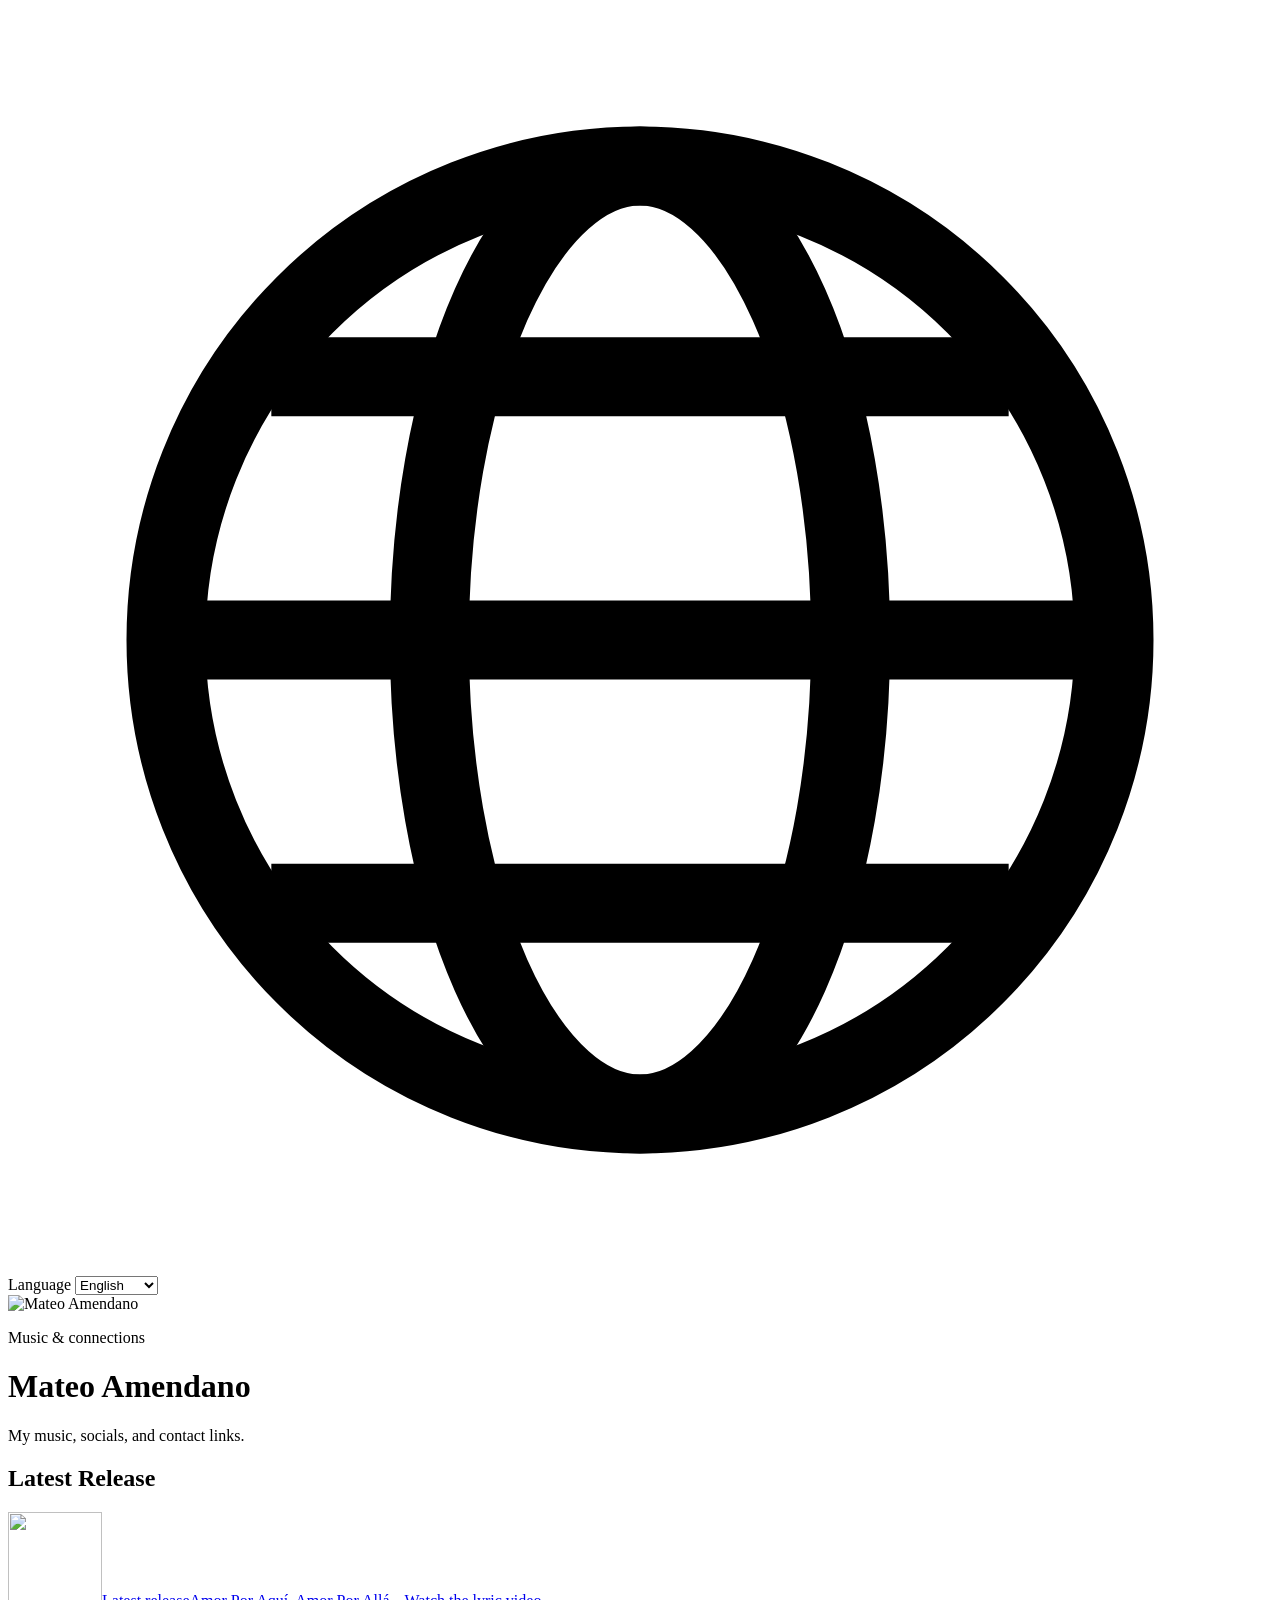
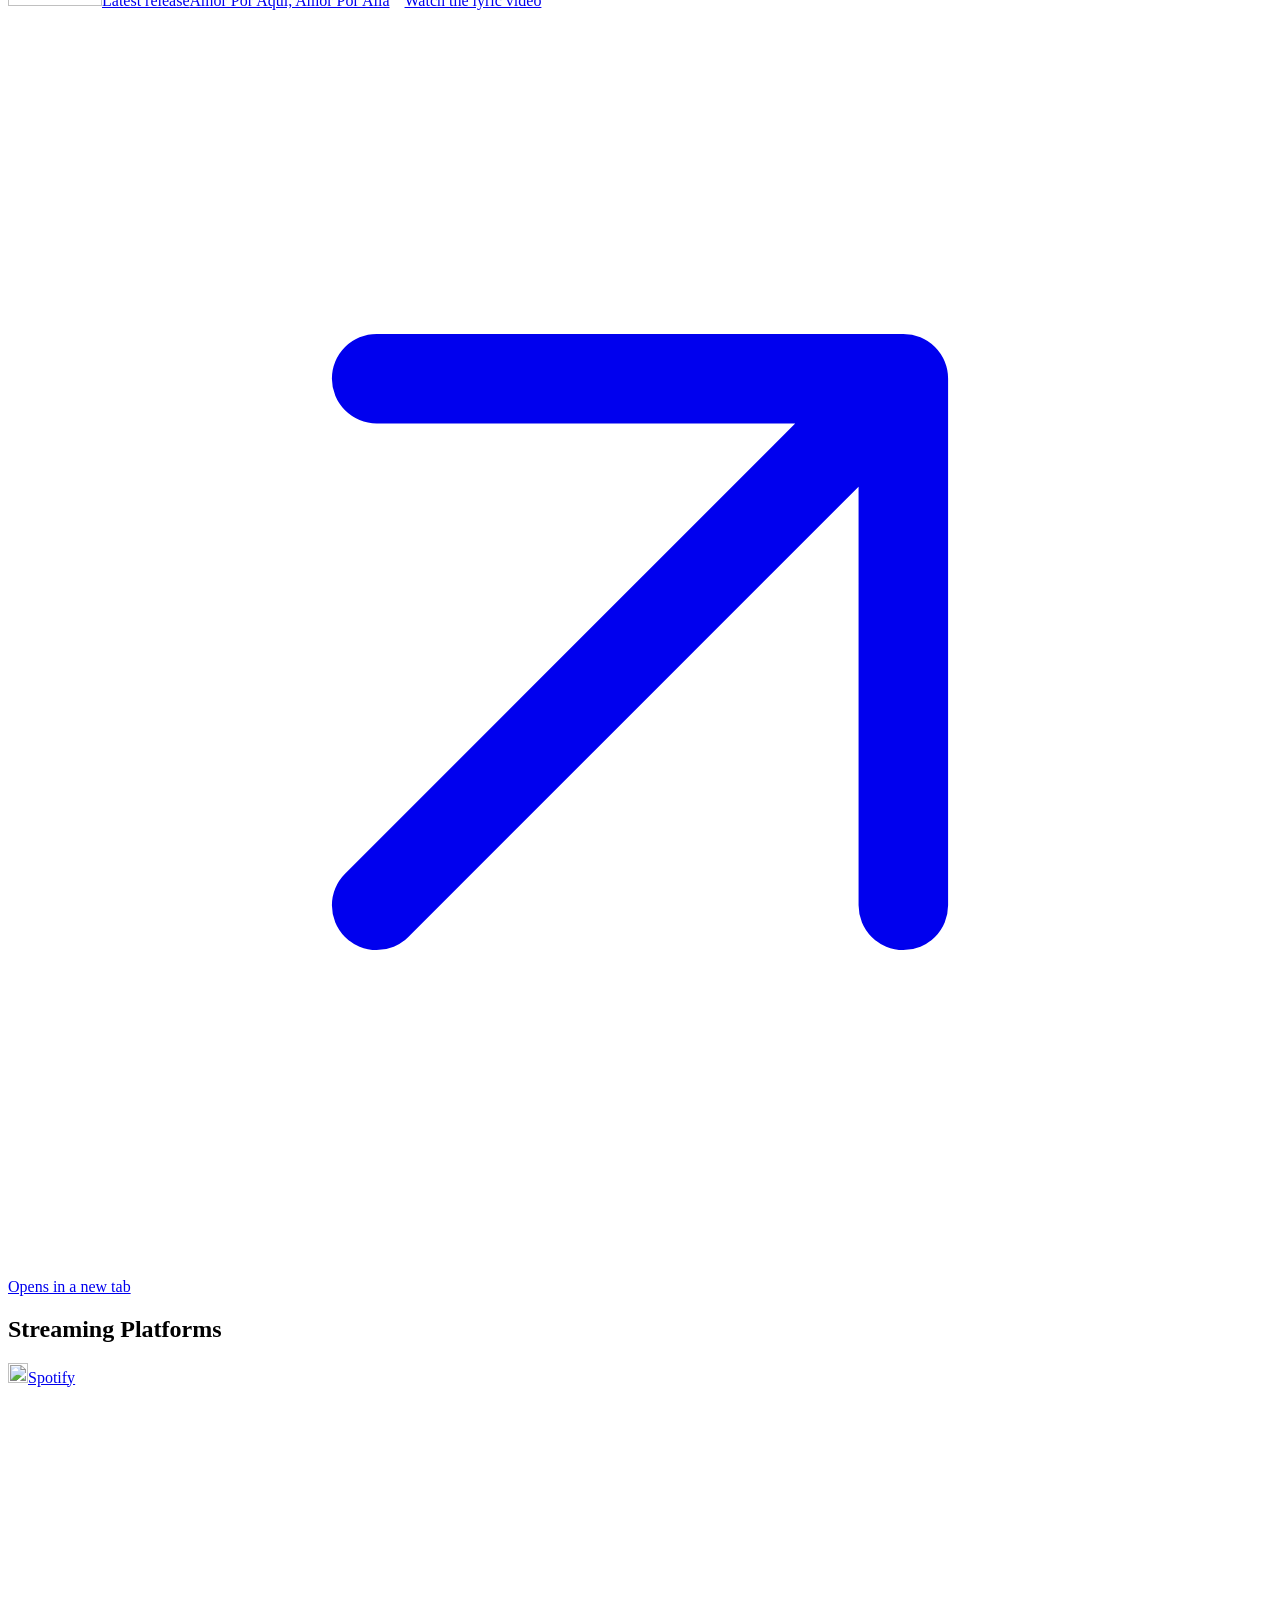
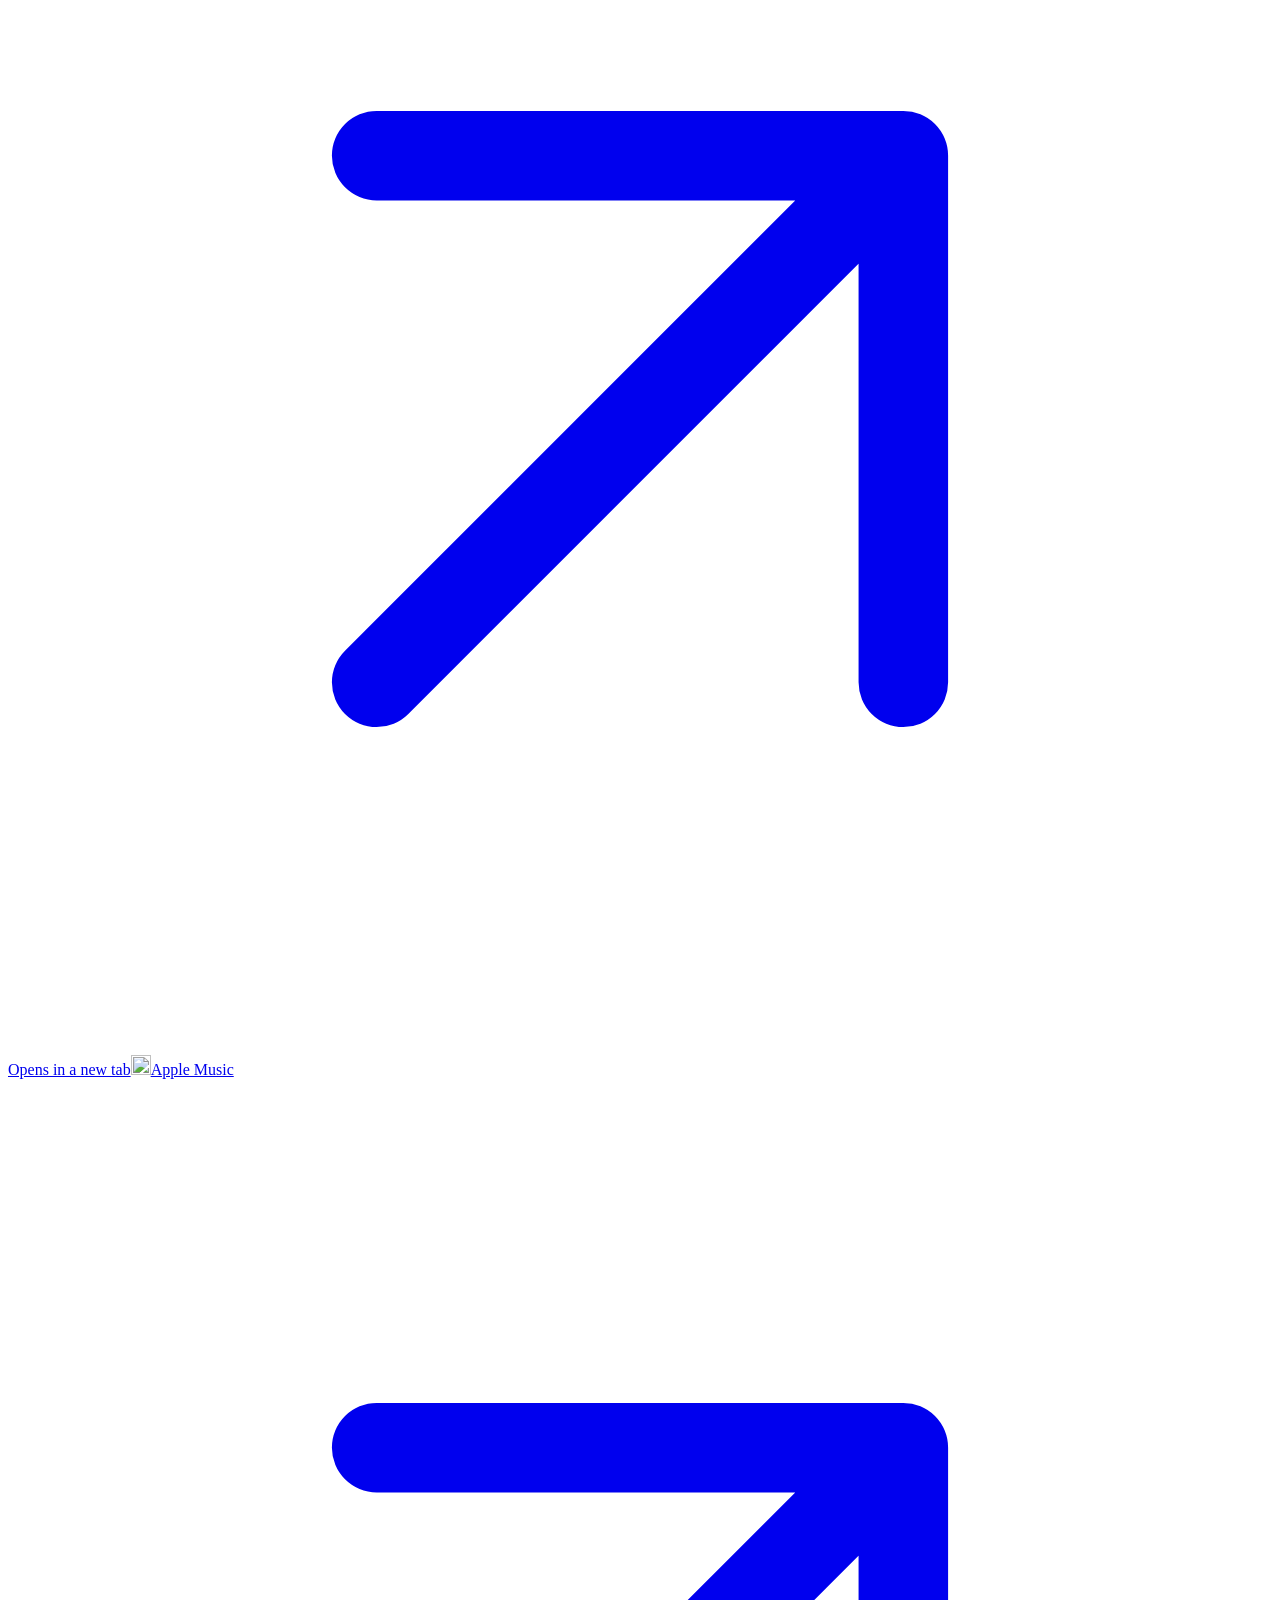
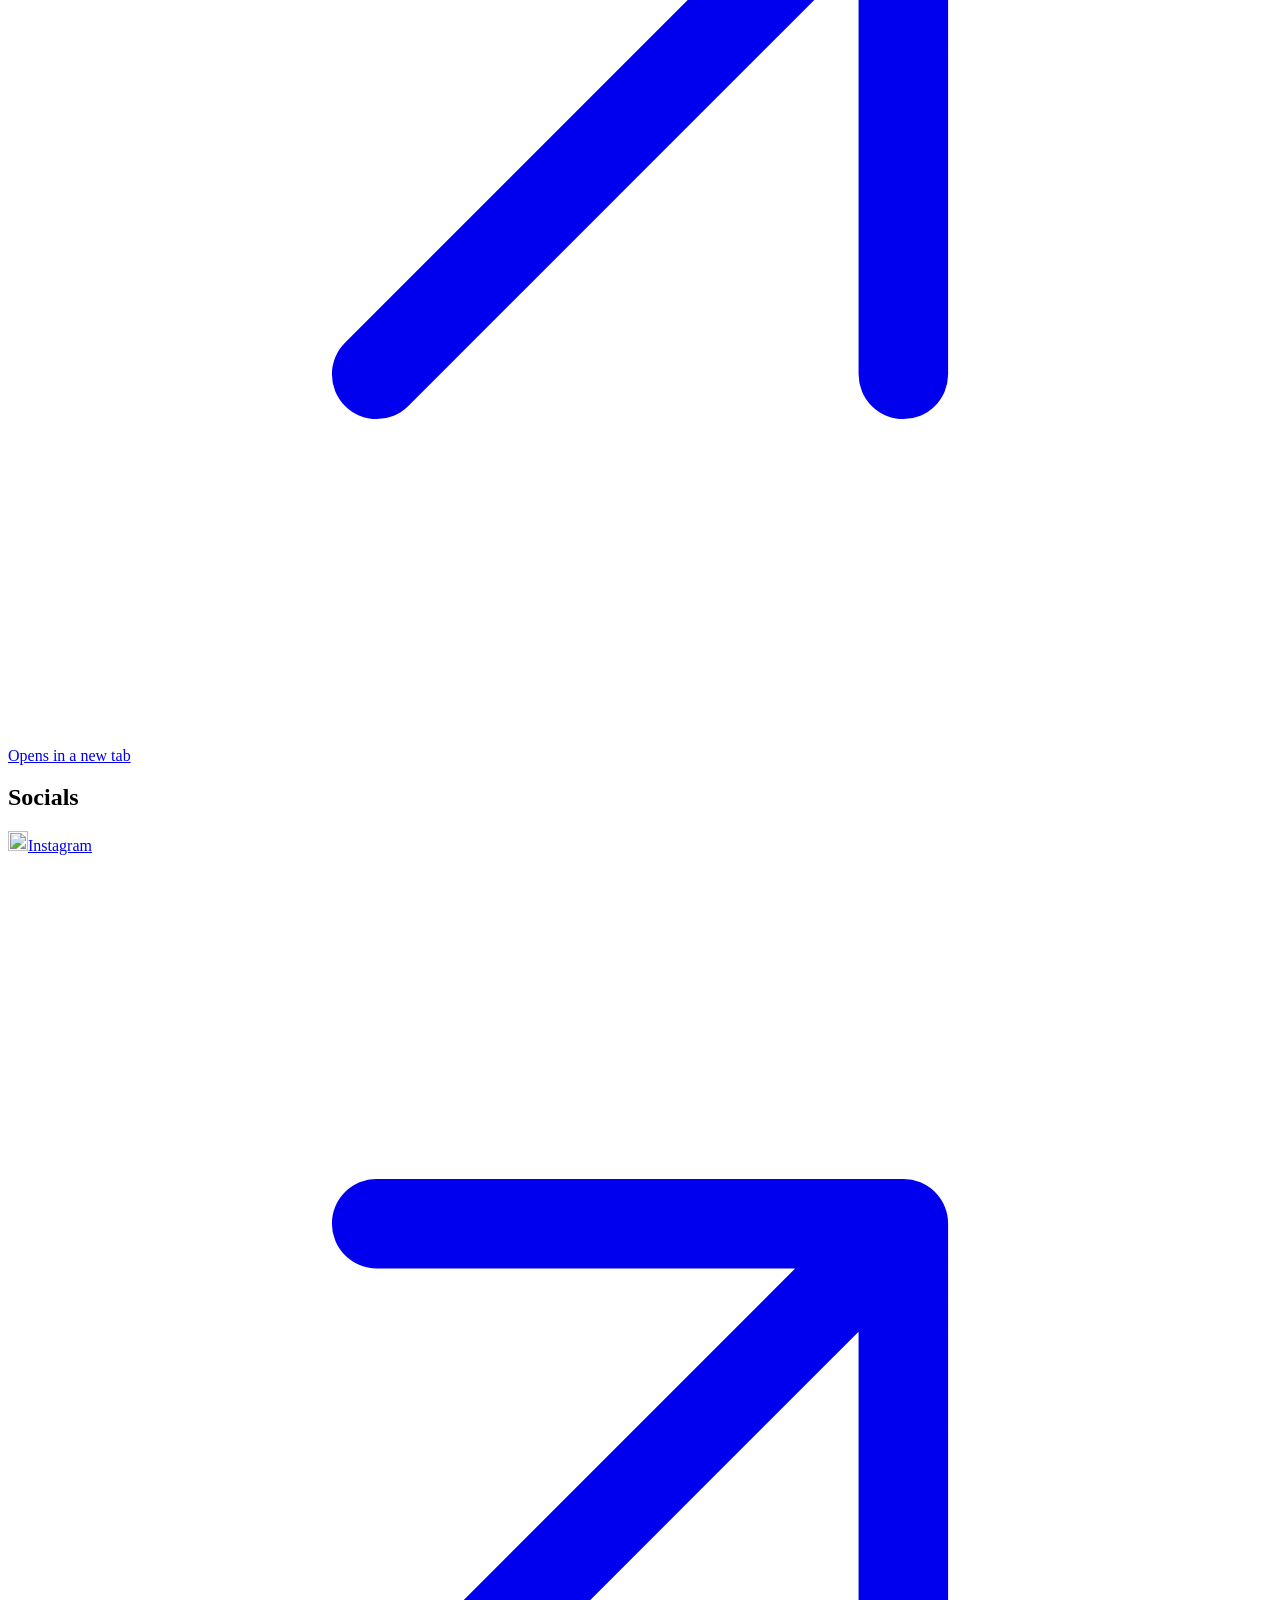
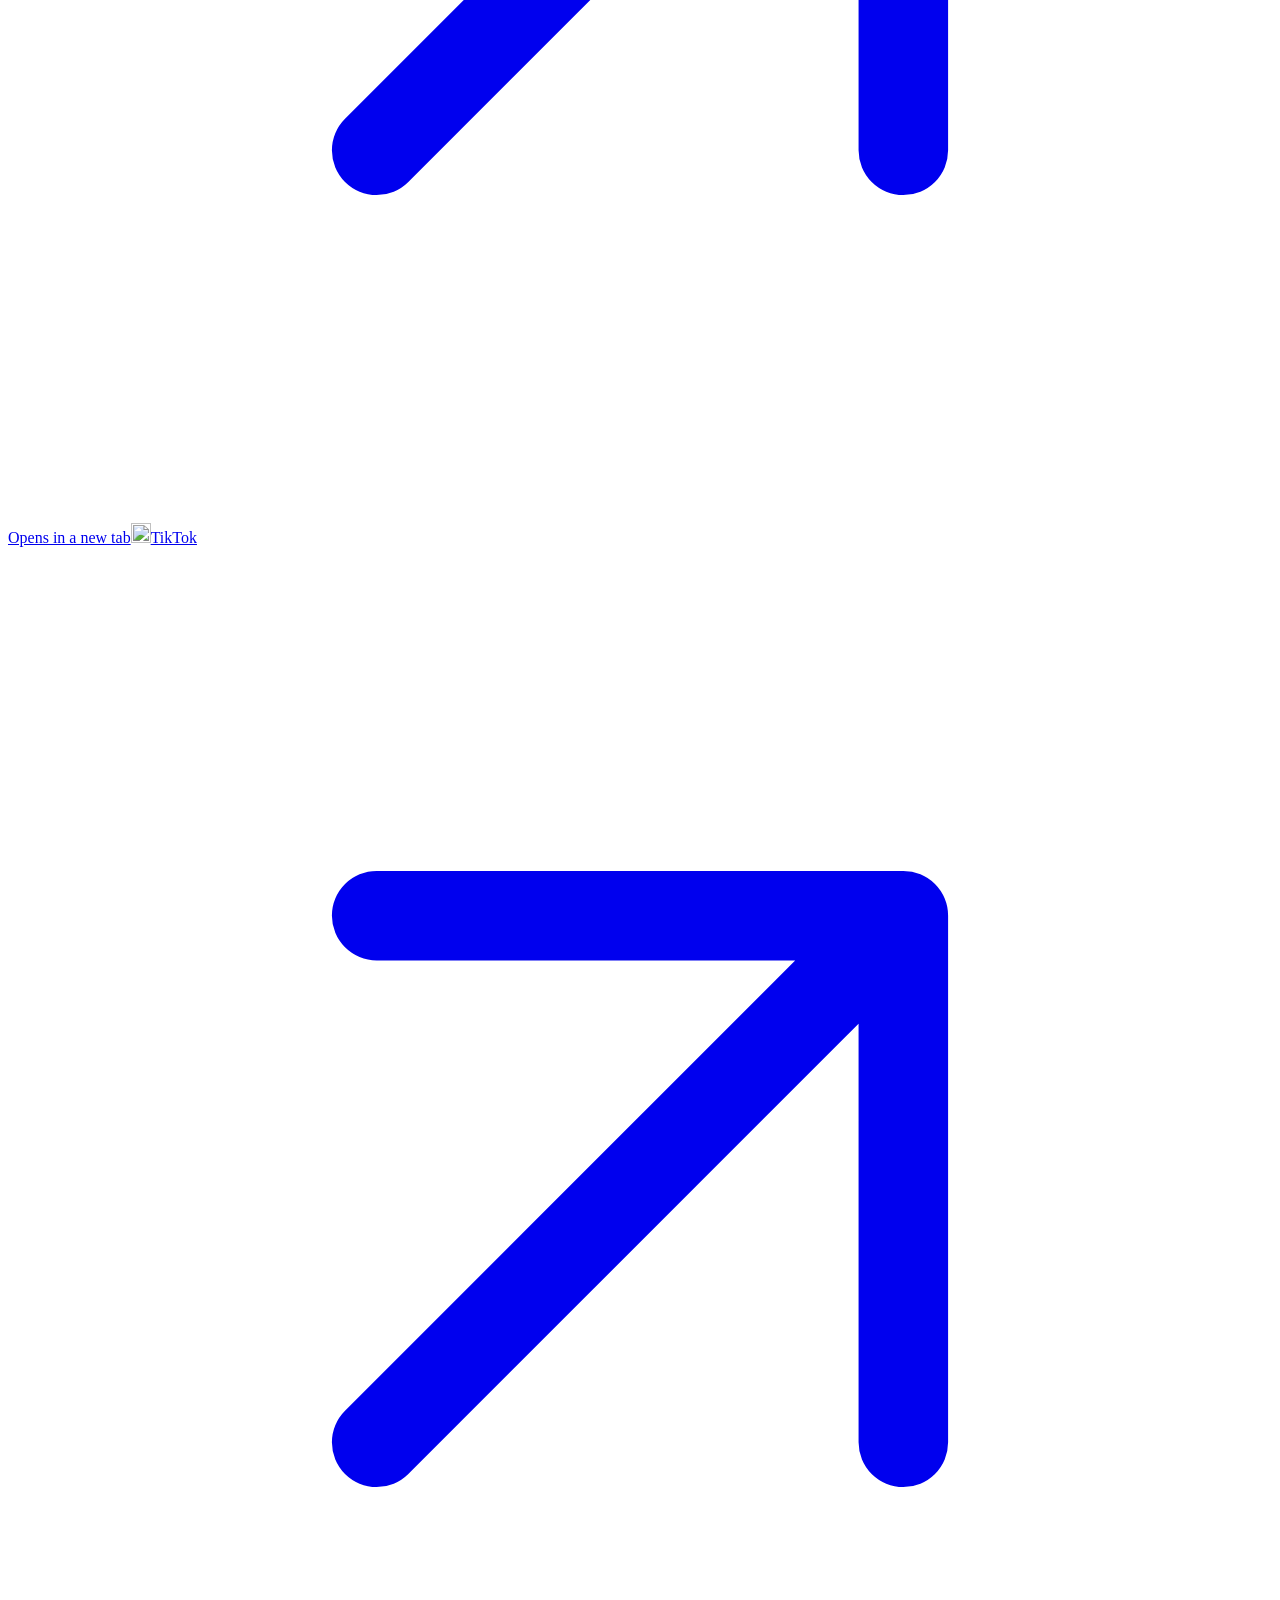
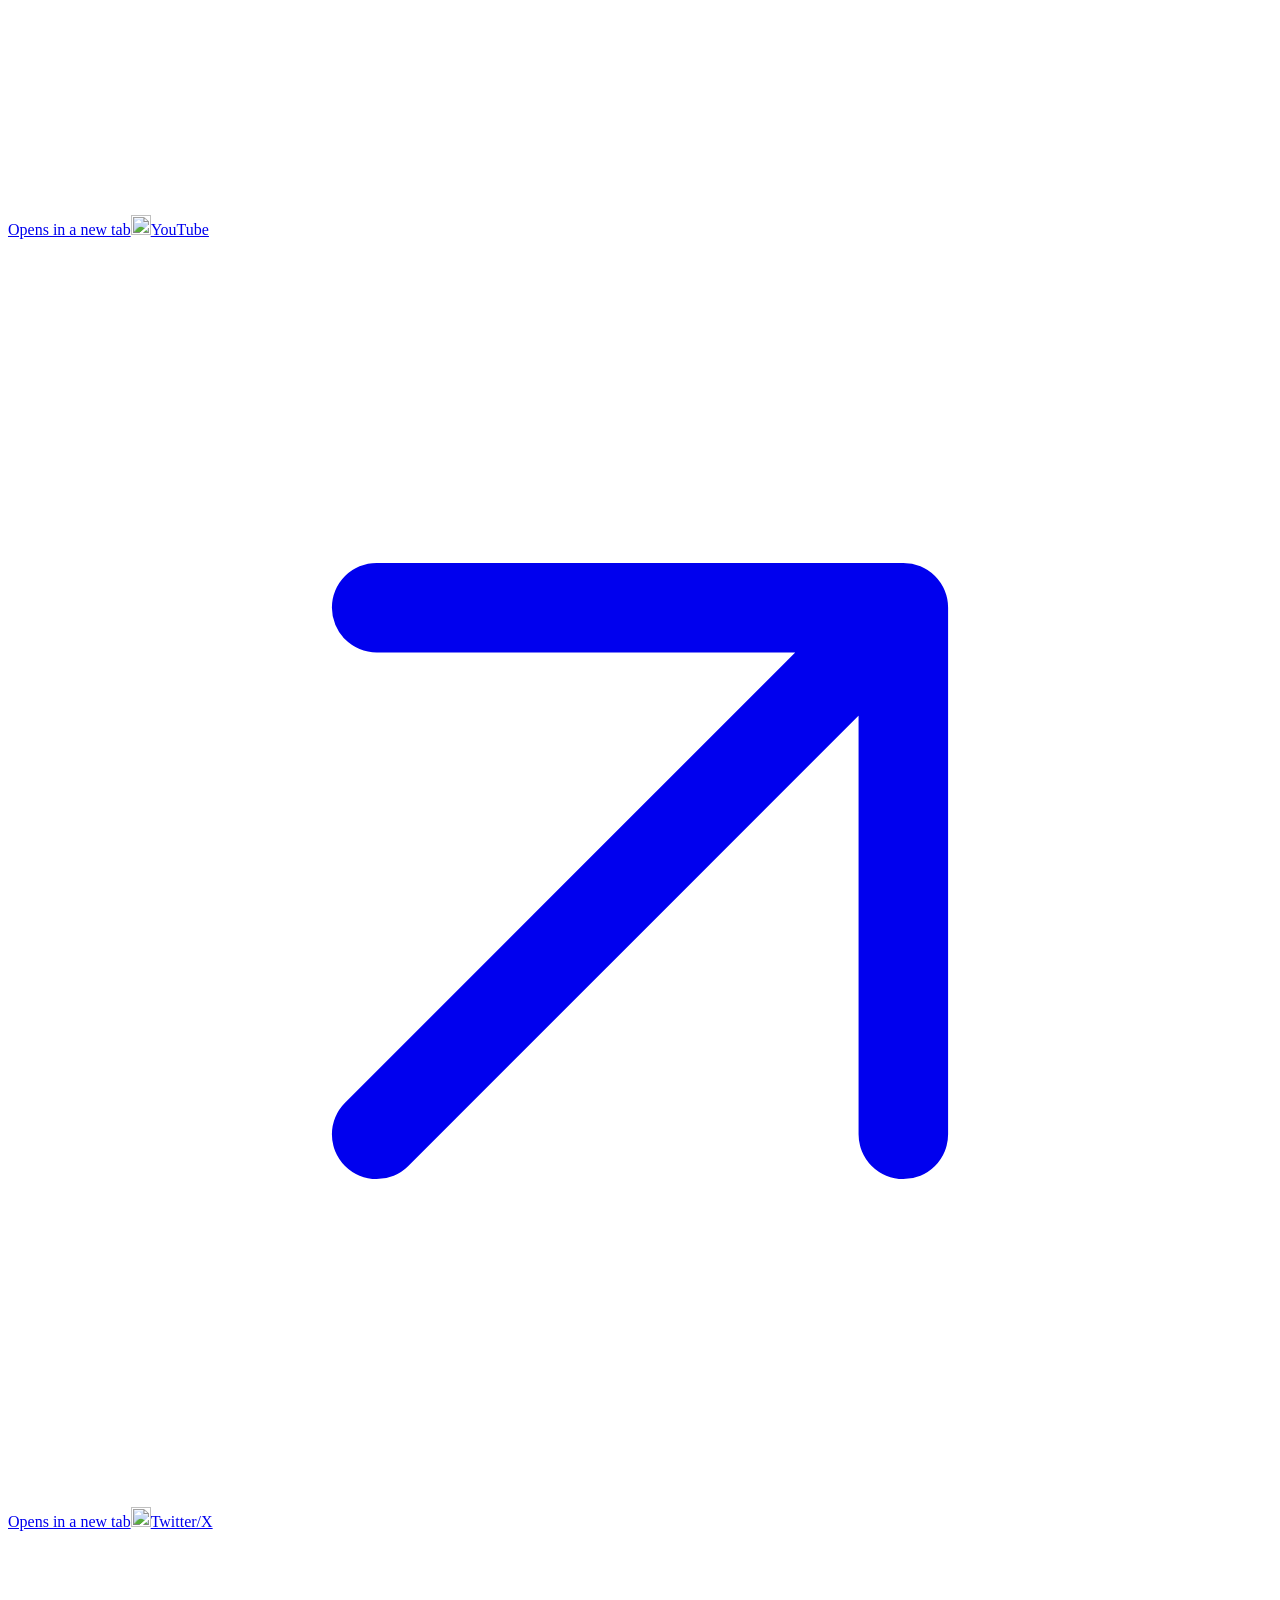
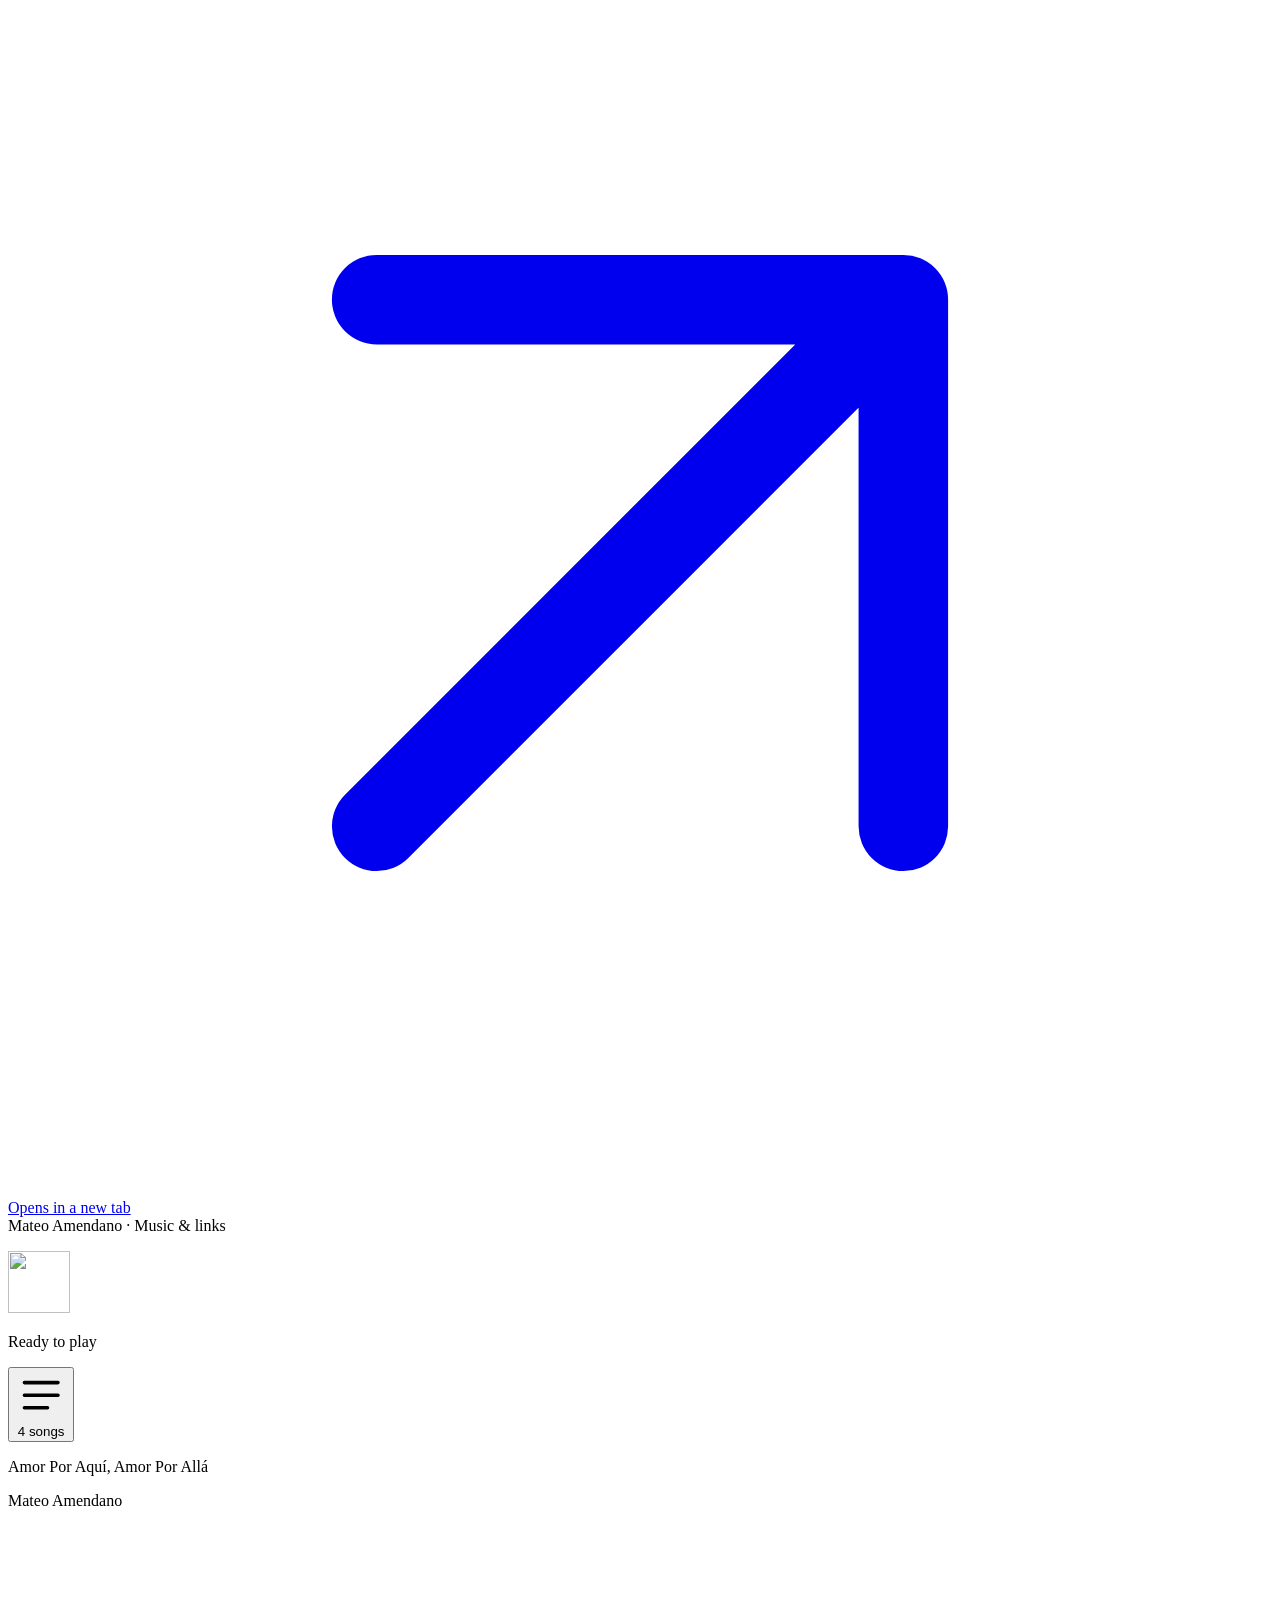
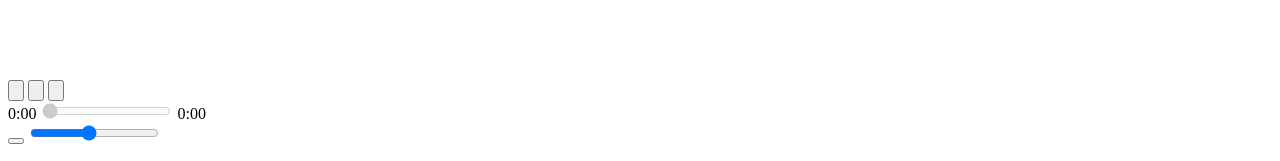
==== index.html @ 29ead8e9 "Add ECU Links website source" ====
<!doctype html>
<html lang="en">
<head>
  <meta charset="utf-8">
  <meta name="viewport" content="width=device-width,initial-scale=1,viewport-fit=cover">
  <meta name="theme-color" content="#100d1c">
  <meta name="description" content="Mateo Amendano — music, socials, and contact links." data-i18n-content="meta.description">
  <title data-i18n="meta.title">Mateo Amendano | Music &amp; Links</title>
  <link rel="stylesheet" href="assets/css/site.css">
</head>
<body>
  <div class="ambient" aria-hidden="true"></div>
  <main class="site-shell">
    <div class="site-toolbar">
      <div class="language-control">
        <svg viewBox="0 0 24 24" fill="none" stroke="currentColor" stroke-width="1.5" aria-hidden="true"><circle cx="12" cy="12" r="9"/><ellipse cx="12" cy="12" rx="4" ry="9"/><path d="M3 12h18M5 7h14M5 17h14"/></svg>
        <label for="language-select" data-i18n="language.label">Language</label>
        <select id="language-select" name="language" data-i18n-aria-label="language.label" aria-label="Language"><option value="en" lang="en">English</option><option value="es" lang="es">Español</option><option value="pt" lang="pt">Português</option><option value="fr" lang="fr">Français</option><option value="de" lang="de">Deutsch</option><option value="it" lang="it">Italiano</option><option value="ar" lang="ar">العربية</option></select>
      </div>
    </div>
    <header class="hero">
      <div class="avatar"><img class="profile-photo" src="images/profile.jpg" alt="Mateo Amendano" width="110" height="110"></div>
      <p class="eyebrow" data-i18n="site.eyebrow">Music &amp; connections</p>
      <h1>Mateo Amendano</h1>
      <p class="hero-subtitle" data-i18n="content.tagline">My music, socials, and contact links.</p>
    </header>
    <div class="sections-grid"><section class="link-section glass featured"><h2 class="section-heading" data-i18n="content.group.0">Latest Release</h2><div class="link-list"><a class="release-link" href="https://youtu.be/T7tnSv8n5vs" target="_blank" rel="noopener noreferrer"><img class="release-art" src="images/covers/amor-por-aqui-amor-por-alla.jpg" alt="" width="94" height="94"><span class="release-copy"><span class="release-kicker" data-i18n="release.kicker">Latest release</span><span class="release-title">Amor Por Aquí, Amor Por Allá</span><span class="release-cta"><img class="link-icon" src="images/icons/youtube.svg" alt="" width="15" height="15"><span data-i18n="release.cta">Watch the lyric video</span><svg class="link-arrow" viewBox="0 0 24 24" fill="none" stroke="currentColor" stroke-width="1.7" stroke-linecap="round" stroke-linejoin="round" aria-hidden="true"><path d="M7 17 17 7M7 7h10v10"/></svg></span></span><span class="sr-only" data-i18n="link.newTab">Opens in a new tab</span></a></div></section><section class="link-section glass"><h2 class="section-heading" data-i18n="content.group.1">Streaming Platforms</h2><div class="link-list"><a class="link-button" href="https://open.spotify.com/artist/2KleWEK9fdpVfBsxdUkGIt" target="_blank" rel="noopener noreferrer"><img class="link-icon" src="images/icons/spotify.svg" alt="" width="20" height="20"><span class="link-label">Spotify</span><svg class="link-arrow" viewBox="0 0 24 24" fill="none" stroke="currentColor" stroke-width="1.7" stroke-linecap="round" stroke-linejoin="round" aria-hidden="true"><path d="M7 17 17 7M7 7h10v10"/></svg><span class="sr-only" data-i18n="link.newTab">Opens in a new tab</span></a><a class="link-button" href="https://music.apple.com/us/artist/mateo-amendano/1572815738" target="_blank" rel="noopener noreferrer"><img class="link-icon" src="images/icons/applemusic.svg" alt="" width="20" height="20"><span class="link-label">Apple Music</span><svg class="link-arrow" viewBox="0 0 24 24" fill="none" stroke="currentColor" stroke-width="1.7" stroke-linecap="round" stroke-linejoin="round" aria-hidden="true"><path d="M7 17 17 7M7 7h10v10"/></svg><span class="sr-only" data-i18n="link.newTab">Opens in a new tab</span></a></div></section><section class="link-section glass"><h2 class="section-heading" data-i18n="content.group.2">Socials</h2><div class="link-list"><a class="link-button" href="https://instagram.com/mateoamendano" target="_blank" rel="noopener noreferrer"><img class="link-icon" src="images/icons/instagram.svg" alt="" width="20" height="20"><span class="link-label">Instagram</span><svg class="link-arrow" viewBox="0 0 24 24" fill="none" stroke="currentColor" stroke-width="1.7" stroke-linecap="round" stroke-linejoin="round" aria-hidden="true"><path d="M7 17 17 7M7 7h10v10"/></svg><span class="sr-only" data-i18n="link.newTab">Opens in a new tab</span></a><a class="link-button" href="https://tiktok.com/@mateoamendano" target="_blank" rel="noopener noreferrer"><img class="link-icon" src="images/icons/tiktok.svg" alt="" width="20" height="20"><span class="link-label">TikTok</span><svg class="link-arrow" viewBox="0 0 24 24" fill="none" stroke="currentColor" stroke-width="1.7" stroke-linecap="round" stroke-linejoin="round" aria-hidden="true"><path d="M7 17 17 7M7 7h10v10"/></svg><span class="sr-only" data-i18n="link.newTab">Opens in a new tab</span></a><a class="link-button" href="https://www.youtube.com/@mateoamendano" target="_blank" rel="noopener noreferrer"><img class="link-icon" src="images/icons/youtube.svg" alt="" width="20" height="20"><span class="link-label">YouTube</span><svg class="link-arrow" viewBox="0 0 24 24" fill="none" stroke="currentColor" stroke-width="1.7" stroke-linecap="round" stroke-linejoin="round" aria-hidden="true"><path d="M7 17 17 7M7 7h10v10"/></svg><span class="sr-only" data-i18n="link.newTab">Opens in a new tab</span></a><a class="link-button" href="https://x.com/mateoamendano" target="_blank" rel="noopener noreferrer"><img class="link-icon" src="images/icons/x.svg" alt="" width="20" height="20"><span class="link-label">Twitter/X</span><svg class="link-arrow" viewBox="0 0 24 24" fill="none" stroke="currentColor" stroke-width="1.7" stroke-linecap="round" stroke-linejoin="round" aria-hidden="true"><path d="M7 17 17 7M7 7h10v10"/></svg><span class="sr-only" data-i18n="link.newTab">Opens in a new tab</span></a></div></section></div>
    <footer class="site-footer" data-i18n="site.footer">Mateo Amendano &middot; Music &amp; links</footer>
  </main>
  <p id="language-status" class="sr-only" role="status" aria-live="polite" aria-atomic="true"></p>
  <div id="player-dock" class="player-dock">
    <section id="playlist-panel" class="playlist-panel glass" aria-labelledby="playlist-heading" hidden>
      <div class="playlist-heading">
        <h2 id="playlist-heading" data-i18n="player.queueHeading">Your next listen</h2>
        <button id="close-queue" class="close-queue" type="button" data-i18n-aria-label="player.closeQueue" aria-label="Close playlist">&times;</button>
      </div>
      <div id="playlist-items" class="playlist-items"></div>
    </section>
    <section id="music-player" class="music-player glass" data-i18n-aria-label="player.heading" aria-label="Music player">
      <div class="player-grid">
        <div class="cd" aria-hidden="true">
          <img id="cd-cover" class="cd-cover" src="images/covers/amor-por-aqui-amor-por-alla.jpg" alt="" width="62" height="62">
        </div>
        <div class="player-info">
          <div class="player-topline">
            <p id="playing-label" class="playing-label">Ready to play</p>
            <button id="queue-toggle" class="queue-toggle" type="button" data-i18n-aria-label="player.openQueue" aria-label="Open playlist" aria-controls="playlist-panel" aria-expanded="false">
              <svg viewBox="0 0 24 24" fill="none" stroke="currentColor" stroke-width="1.7" stroke-linecap="round" aria-hidden="true"><path d="M4 6h16M4 12h16M4 18h11"/></svg>
              <span id="queue-count">4 songs</span>
            </button>
          </div>
          <p id="track-title" class="track-title">Amor Por Aquí, Amor Por Allá</p>
          <p id="track-artist" class="track-artist">Mateo Amendano</p>
          <canvas id="waveform" class="waveform" aria-hidden="true"></canvas>
        </div>
        <div class="player-controls">
          <button id="previous-button" class="control-button" type="button" data-i18n-aria-label="player.previous" aria-label="Previous song">
            <svg viewBox="0 0 24 24" aria-hidden="true"><path d="M5 5h2v14H5zm14 0v14L8 12z"/></svg>
          </button>
          <button id="play-button" class="control-button play-button" type="button" aria-label="Play music" aria-pressed="false">
            <svg viewBox="0 0 24 24" aria-hidden="true"><path d="M8 5v14l11-7z"/></svg>
          </button>
          <button id="next-button" class="control-button" type="button" data-i18n-aria-label="player.next" aria-label="Next song">
            <svg viewBox="0 0 24 24" aria-hidden="true"><path d="M17 5h2v14h-2zM5 5l11 7L5 19z"/></svg>
          </button>
        </div>
      </div>
      <div class="player-bottom">
        <div class="timeline">
          <span id="elapsed" class="clock">0:00</span>
          <input id="seek" class="seek" type="range" min="0" max="1000" step="1" value="0" data-i18n-aria-label="player.position" aria-label="Song position" disabled>
          <span id="duration" class="clock">0:00</span>
        </div>
        <div class="volume-controls">
          <button id="mute-button" class="mute-button" type="button" aria-label="Mute music" aria-pressed="false"></button>
          <input id="volume" class="volume" type="range" min="0" max="1" step="0.01" value="0.45" data-i18n-aria-label="player.volume" aria-label="Music volume">
        </div>
      </div>
      <p id="player-status" class="player-status" role="status" aria-live="polite"></p>
      <audio id="music-audio" preload="metadata"></audio>
    </section>
  </div>
  <script id="track-data" type="application/json">{"name": "Mateo Amendano", "tracks": [{"title": "Amor Por Aquí, Amor Por Allá", "src": "audio/amor-por-aqui-amor-por-alla.mp3", "cover": "images/covers/amor-por-aqui-amor-por-alla.jpg", "accent": "#f5c7d4", "duration": 183.170612, "artist": "Mateo Amendano"}, {"title": "My Life", "src": "audio/my-life.mp3", "cover": "images/covers/my-life.jpg", "accent": "#ffd2a3", "duration": 174.733061, "artist": "Mateo Amendano"}, {"title": "Millones Más", "src": "audio/millones-mas.mp3", "cover": "images/covers/millones-mas.jpg", "accent": "#f7d58d", "duration": 180.062041, "artist": "Mateo Amendano"}, {"title": "Entre La Multitud", "src": "audio/entre-la-multitud.mp3", "cover": "images/covers/entre-la-multitud.png", "accent": "#d8b5ff", "duration": 185.49551, "artist": "Mateo Amendano"}]}</script>
  <script id="i18n-data" type="application/json">{"name": "Mateo Amendano", "defaultLanguage": "en", "locales": {"ar": {"name": "العربية", "dir": "rtl", "messages": {"meta.title": "{name} | موسيقى وروابط", "meta.description": "{name} — موسيقى وحسابات اجتماعية وروابط للتواصل.", "site.eyebrow": "الموسيقى والتواصل", "content.tagline": "موسيقاي وحساباتي الاجتماعية وروابط التواصل.", "content.group.0": "أحدث إصدار", "content.group.1": "منصات الاستماع", "content.group.2": "حسابات التواصل الاجتماعي", "site.footer": "{name} · موسيقى وروابط", "release.kicker": "أحدث إصدار", "release.cta": "شاهد فيديو كلمات الأغنية", "link.newTab": "يفتح في علامة تبويب جديدة", "language.label": "اللغة", "language.changed": "تم تغيير لغة الموقع إلى {language}.", "player.heading": "مشغّل الموسيقى", "player.play": "تشغيل الموسيقى", "player.pause": "إيقاف الموسيقى مؤقتًا", "player.ready": "جاهز للتشغيل", "player.playing": "قيد التشغيل", "player.previous": "الأغنية السابقة", "player.next": "الأغنية التالية", "player.position": "موضع التشغيل في الأغنية", "player.volume": "مستوى صوت الموسيقى", "player.mute": "كتم الموسيقى", "player.unmute": "إلغاء كتم الموسيقى", "player.openQueue": "فتح قائمة التشغيل", "player.closeQueue": "إغلاق قائمة التشغيل", "player.queueHeading": "استماعك القادم", "player.playTrack": "تشغيل {title}", "player.time": "{current} من {total}", "player.startPrompt": "اضغط على زر التشغيل لبدء الموسيقى.", "player.loadError": "تعذّر تحميل هذه الأغنية. جرّب أغنية أخرى.", "player.comingSoon": "قريبًا", "player.empty": "ستتوفر الموسيقى هنا قريبًا.", "player.songCount.zero": "{count} أغانٍ", "player.songCount.one": "{count} أغنية", "player.songCount.two": "أغنيتان ({count})", "player.songCount.few": "{count} أغانٍ", "player.songCount.many": "{count} أغنية", "player.songCount.other": "{count} أغنية"}}, "de": {"name": "Deutsch", "dir": "ltr", "messages": {"meta.title": "{name} | Musik und Links", "meta.description": "{name} — Musik, soziale Netzwerke und Kontaktlinks.", "site.eyebrow": "Musik und Kontakte", "content.tagline": "Meine Musik, meine sozialen Netzwerke und Kontaktlinks.", "content.group.0": "Neueste Veröffentlichung", "content.group.1": "Streamingdienste", "content.group.2": "Soziale Netzwerke", "site.footer": "{name} · Musik und Links", "release.kicker": "Neueste Veröffentlichung", "release.cta": "Video mit Songtext ansehen", "link.newTab": "Öffnet in einem neuen Tab", "language.label": "Sprache", "language.changed": "Die Sprache der Website wurde auf {language} geändert.", "player.heading": "Musikplayer", "player.play": "Musik abspielen", "player.pause": "Musik pausieren", "player.ready": "Bereit zum Abspielen", "player.playing": "Aktuelle Wiedergabe", "player.previous": "Vorheriger Song", "player.next": "Nächster Song", "player.position": "Position im Song", "player.volume": "Musiklautstärke", "player.mute": "Musik stummschalten", "player.unmute": "Musikton einschalten", "player.openQueue": "Playlist öffnen", "player.closeQueue": "Playlist schließen", "player.queueHeading": "Dein nächster Song", "player.playTrack": "{title} abspielen", "player.time": "{current} von {total}", "player.startPrompt": "Drücke auf Wiedergabe, um die Musik zu starten.", "player.loadError": "Dieser Song konnte nicht geladen werden. Versuche einen anderen.", "player.comingSoon": "Demnächst", "player.empty": "Hier gibt es bald Musik.", "player.songCount.zero": "{count} Songs", "player.songCount.one": "{count} Song", "player.songCount.two": "{count} Songs", "player.songCount.few": "{count} Songs", "player.songCount.many": "{count} Songs", "player.songCount.other": "{count} Songs"}}, "en": {"name": "English", "dir": "ltr", "messages": {"meta.title": "{name} | Music \u0026 Links", "meta.description": "{name} — music, socials, and contact links.", "site.eyebrow": "Music \u0026 connections", "content.tagline": "My music, socials, and contact links.", "content.group.0": "Latest Release", "content.group.1": "Streaming Platforms", "content.group.2": "Socials", "site.footer": "{name} · Music \u0026 links", "release.kicker": "Latest release", "release.cta": "Watch the lyric video", "link.newTab": "Opens in a new tab", "language.label": "Language", "language.changed": "Site language changed to {language}.", "player.heading": "Music player", "player.play": "Play music", "player.pause": "Pause music", "player.ready": "Ready to play", "player.playing": "Now playing", "player.previous": "Previous song", "player.next": "Next song", "player.position": "Song position", "player.volume": "Music volume", "player.mute": "Mute music", "player.unmute": "Unmute music", "player.openQueue": "Open playlist", "player.closeQueue": "Close playlist", "player.queueHeading": "Your next listen", "player.playTrack": "Play {title}", "player.time": "{current} of {total}", "player.startPrompt": "Press Play to start the music.", "player.loadError": "This song could not load. Try another track.", "player.comingSoon": "Coming soon", "player.empty": "Music will be available here soon.", "player.songCount.zero": "{count} songs", "player.songCount.one": "{count} song", "player.songCount.two": "{count} songs", "player.songCount.few": "{count} songs", "player.songCount.many": "{count} songs", "player.songCount.other": "{count} songs"}}, "es": {"name": "Español", "dir": "ltr", "messages": {"meta.title": "{name} | Música y enlaces", "meta.description": "{name} — música, redes sociales y enlaces de contacto.", "site.eyebrow": "Música y conexiones", "content.tagline": "Mi música, mis redes sociales y enlaces de contacto.", "content.group.0": "Último lanzamiento", "content.group.1": "Plataformas de streaming", "content.group.2": "Redes sociales", "site.footer": "{name} · Música y enlaces", "release.kicker": "Último lanzamiento", "release.cta": "Ver el video con la letra", "link.newTab": "Se abre en una pestaña nueva", "language.label": "Idioma", "language.changed": "El idioma del sitio cambió a {language}.", "player.heading": "Reproductor de música", "player.play": "Reproducir música", "player.pause": "Pausar música", "player.ready": "Listo para reproducir", "player.playing": "Reproduciendo", "player.previous": "Canción anterior", "player.next": "Siguiente canción", "player.position": "Posición en la canción", "player.volume": "Volumen de la música", "player.mute": "Silenciar música", "player.unmute": "Activar el sonido de la música", "player.openQueue": "Abrir lista de reproducción", "player.closeQueue": "Cerrar lista de reproducción", "player.queueHeading": "Tu próxima canción", "player.playTrack": "Reproducir {title}", "player.time": "{current} de {total}", "player.startPrompt": "Pulsa Reproducir para iniciar la música.", "player.loadError": "No se pudo cargar esta canción. Prueba con otra.", "player.comingSoon": "Próximamente", "player.empty": "Pronto encontrarás música aquí.", "player.songCount.zero": "{count} canciones", "player.songCount.one": "{count} canción", "player.songCount.two": "{count} canciones", "player.songCount.few": "{count} canciones", "player.songCount.many": "{count} canciones", "player.songCount.other": "{count} canciones"}}, "fr": {"name": "Français", "dir": "ltr", "messages": {"meta.title": "{name} | Musique et liens", "meta.description": "{name} — musique, réseaux sociaux et liens de contact.", "site.eyebrow": "Musique et connexions", "content.tagline": "Ma musique, mes réseaux sociaux et mes liens de contact.", "content.group.0": "Dernière sortie", "content.group.1": "Plateformes de streaming", "content.group.2": "Réseaux sociaux", "site.footer": "{name} · Musique et liens", "release.kicker": "Dernière sortie", "release.cta": "Voir la vidéo avec les paroles", "link.newTab": "S’ouvre dans un nouvel onglet", "language.label": "Langue", "language.changed": "La langue du site est maintenant : {language}.", "player.heading": "Lecteur de musique", "player.play": "Lire la musique", "player.pause": "Mettre la musique en pause", "player.ready": "Prêt à écouter", "player.playing": "En cours de lecture", "player.previous": "Morceau précédent", "player.next": "Morceau suivant", "player.position": "Position dans le morceau", "player.volume": "Volume de la musique", "player.mute": "Couper le son", "player.unmute": "Rétablir le son", "player.openQueue": "Ouvrir la playlist", "player.closeQueue": "Fermer la playlist", "player.queueHeading": "Votre prochaine écoute", "player.playTrack": "Lire {title}", "player.time": "{current} sur {total}", "player.startPrompt": "Appuyez sur Lecture pour lancer la musique.", "player.loadError": "Impossible de charger ce morceau. Essayez-en un autre.", "player.comingSoon": "Bientôt disponible", "player.empty": "De la musique sera bientôt disponible ici.", "player.songCount.zero": "{count} morceaux", "player.songCount.one": "{count} morceau", "player.songCount.two": "{count} morceaux", "player.songCount.few": "{count} morceaux", "player.songCount.many": "{count} morceaux", "player.songCount.other": "{count} morceaux"}}, "it": {"name": "Italiano", "dir": "ltr", "messages": {"meta.title": "{name} | Musica e link", "meta.description": "{name} — musica, social e link di contatto.", "site.eyebrow": "Musica e connessioni", "content.tagline": "La mia musica, i miei social e i link per contattarmi.", "content.group.0": "Ultima uscita", "content.group.1": "Piattaforme di streaming", "content.group.2": "Social", "site.footer": "{name} · Musica e link", "release.kicker": "Ultima uscita", "release.cta": "Guarda il video con il testo", "link.newTab": "Si apre in una nuova scheda", "language.label": "Lingua", "language.changed": "La lingua del sito è ora: {language}.", "player.heading": "Lettore musicale", "player.play": "Riproduci musica", "player.pause": "Metti in pausa la musica", "player.ready": "Pronto per la riproduzione", "player.playing": "In riproduzione", "player.previous": "Brano precedente", "player.next": "Brano successivo", "player.position": "Posizione nel brano", "player.volume": "Volume della musica", "player.mute": "Disattiva l’audio", "player.unmute": "Riattiva l’audio", "player.openQueue": "Apri la playlist", "player.closeQueue": "Chiudi la playlist", "player.queueHeading": "Il tuo prossimo ascolto", "player.playTrack": "Riproduci {title}", "player.time": "{current} di {total}", "player.startPrompt": "Premi Riproduci per avviare la musica.", "player.loadError": "Impossibile caricare questo brano. Provane un altro.", "player.comingSoon": "In arrivo", "player.empty": "Qui troverai presto la musica.", "player.songCount.zero": "{count} brani", "player.songCount.one": "{count} brano", "player.songCount.two": "{count} brani", "player.songCount.few": "{count} brani", "player.songCount.many": "{count} brani", "player.songCount.other": "{count} brani"}}, "pt": {"name": "Português", "dir": "ltr", "messages": {"meta.title": "{name} | Música e links", "meta.description": "{name} — música, redes sociais e links de contato.", "site.eyebrow": "Música e conexões", "content.tagline": "Minha música, minhas redes sociais e links de contato.", "content.group.0": "Último lançamento", "content.group.1": "Plataformas de streaming", "content.group.2": "Redes sociais", "site.footer": "{name} · Música e links", "release.kicker": "Último lançamento", "release.cta": "Assistir ao vídeo com a letra", "link.newTab": "Abre em uma nova aba", "language.label": "Idioma", "language.changed": "O idioma do site mudou para {language}.", "player.heading": "Reprodutor de música", "player.play": "Reproduzir música", "player.pause": "Pausar música", "player.ready": "Pronto para reproduzir", "player.playing": "Tocando agora", "player.previous": "Música anterior", "player.next": "Próxima música", "player.position": "Posição na música", "player.volume": "Volume da música", "player.mute": "Silenciar música", "player.unmute": "Ativar o som da música", "player.openQueue": "Abrir playlist", "player.closeQueue": "Fechar playlist", "player.queueHeading": "Sua próxima música", "player.playTrack": "Reproduzir {title}", "player.time": "{current} de {total}", "player.startPrompt": "Pressione Reproduzir para iniciar a música.", "player.loadError": "Não foi possível carregar esta música. Tente outra.", "player.comingSoon": "Em breve", "player.empty": "Em breve haverá música aqui.", "player.songCount.zero": "{count} músicas", "player.songCount.one": "{count} música", "player.songCount.two": "{count} músicas", "player.songCount.few": "{count} músicas", "player.songCount.many": "{count} músicas", "player.songCount.other": "{count} músicas"}}}}</script>
  <script src="assets/js/i18n.js" defer></script>
  <script src="assets/js/player.js" defer></script>
</body>
</html>
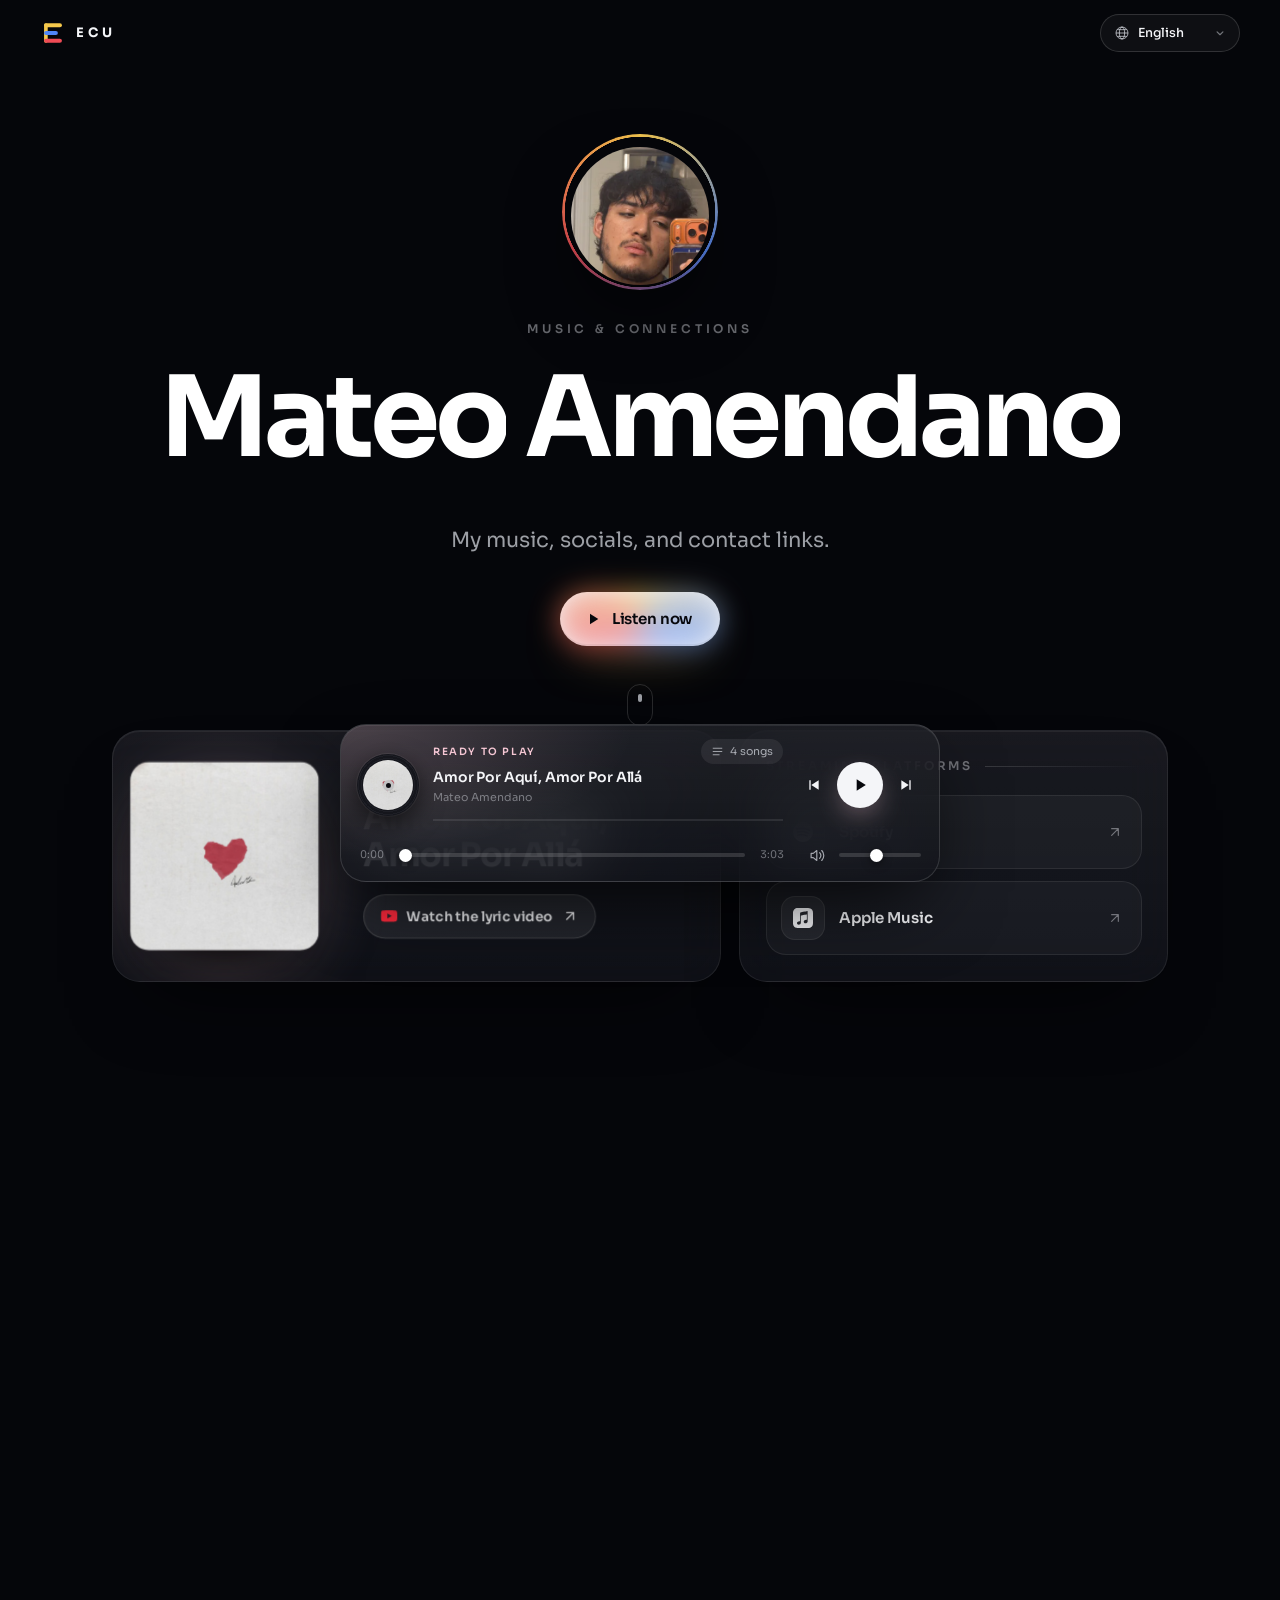
==== commit 3db44789: "Redesign ECU Links in the ECUSYSTEM style Dark glass layout with gold/blue/red accents and Apple-sty" ====
--- a/index.html
+++ b/index.html
@@ -1,88 +1,163 @@
-<!doctype html>
-<html lang="en">
-<head>
-  <meta charset="utf-8">
-  <meta name="viewport" content="width=device-width,initial-scale=1,viewport-fit=cover">
-  <meta name="theme-color" content="#100d1c">
-  <meta name="description" content="Mateo Amendano — music, socials, and contact links." data-i18n-content="meta.description">
-  <title data-i18n="meta.title">Mateo Amendano | Music &amp; Links</title>
-  <link rel="stylesheet" href="assets/css/site.css">
-</head>
-<body>
-  <div class="ambient" aria-hidden="true"></div>
-  <main class="site-shell">
-    <div class="site-toolbar">
-      <div class="language-control">
-        <svg viewBox="0 0 24 24" fill="none" stroke="currentColor" stroke-width="1.5" aria-hidden="true"><circle cx="12" cy="12" r="9"/><ellipse cx="12" cy="12" rx="4" ry="9"/><path d="M3 12h18M5 7h14M5 17h14"/></svg>
-        <label for="language-select" data-i18n="language.label">Language</label>
-        <select id="language-select" name="language" data-i18n-aria-label="language.label" aria-label="Language"><option value="en" lang="en">English</option><option value="es" lang="es">Español</option><option value="pt" lang="pt">Português</option><option value="fr" lang="fr">Français</option><option value="de" lang="de">Deutsch</option><option value="it" lang="it">Italiano</option><option value="ar" lang="ar">العربية</option></select>
-      </div>
-    </div>
-    <header class="hero">
-      <div class="avatar"><img class="profile-photo" src="images/profile.jpg" alt="Mateo Amendano" width="110" height="110"></div>
-      <p class="eyebrow" data-i18n="site.eyebrow">Music &amp; connections</p>
-      <h1>Mateo Amendano</h1>
-      <p class="hero-subtitle" data-i18n="content.tagline">My music, socials, and contact links.</p>
-    </header>
-    <div class="sections-grid"><section class="link-section glass featured"><h2 class="section-heading" data-i18n="content.group.0">Latest Release</h2><div class="link-list"><a class="release-link" href="https://youtu.be/T7tnSv8n5vs" target="_blank" rel="noopener noreferrer"><img class="release-art" src="images/covers/amor-por-aqui-amor-por-alla.jpg" alt="" width="94" height="94"><span class="release-copy"><span class="release-kicker" data-i18n="release.kicker">Latest release</span><span class="release-title">Amor Por Aquí, Amor Por Allá</span><span class="release-cta"><img class="link-icon" src="images/icons/youtube.svg" alt="" width="15" height="15"><span data-i18n="release.cta">Watch the lyric video</span><svg class="link-arrow" viewBox="0 0 24 24" fill="none" stroke="currentColor" stroke-width="1.7" stroke-linecap="round" stroke-linejoin="round" aria-hidden="true"><path d="M7 17 17 7M7 7h10v10"/></svg></span></span><span class="sr-only" data-i18n="link.newTab">Opens in a new tab</span></a></div></section><section class="link-section glass"><h2 class="section-heading" data-i18n="content.group.1">Streaming Platforms</h2><div class="link-list"><a class="link-button" href="https://open.spotify.com/artist/2KleWEK9fdpVfBsxdUkGIt" target="_blank" rel="noopener noreferrer"><img class="link-icon" src="images/icons/spotify.svg" alt="" width="20" height="20"><span class="link-label">Spotify</span><svg class="link-arrow" viewBox="0 0 24 24" fill="none" stroke="currentColor" stroke-width="1.7" stroke-linecap="round" stroke-linejoin="round" aria-hidden="true"><path d="M7 17 17 7M7 7h10v10"/></svg><span class="sr-only" data-i18n="link.newTab">Opens in a new tab</span></a><a class="link-button" href="https://music.apple.com/us/artist/mateo-amendano/1572815738" target="_blank" rel="noopener noreferrer"><img class="link-icon" src="images/icons/applemusic.svg" alt="" width="20" height="20"><span class="link-label">Apple Music</span><svg class="link-arrow" viewBox="0 0 24 24" fill="none" stroke="currentColor" stroke-width="1.7" stroke-linecap="round" stroke-linejoin="round" aria-hidden="true"><path d="M7 17 17 7M7 7h10v10"/></svg><span class="sr-only" data-i18n="link.newTab">Opens in a new tab</span></a></div></section><section class="link-section glass"><h2 class="section-heading" data-i18n="content.group.2">Socials</h2><div class="link-list"><a class="link-button" href="https://instagram.com/mateoamendano" target="_blank" rel="noopener noreferrer"><img class="link-icon" src="images/icons/instagram.svg" alt="" width="20" height="20"><span class="link-label">Instagram</span><svg class="link-arrow" viewBox="0 0 24 24" fill="none" stroke="currentColor" stroke-width="1.7" stroke-linecap="round" stroke-linejoin="round" aria-hidden="true"><path d="M7 17 17 7M7 7h10v10"/></svg><span class="sr-only" data-i18n="link.newTab">Opens in a new tab</span></a><a class="link-button" href="https://tiktok.com/@mateoamendano" target="_blank" rel="noopener noreferrer"><img class="link-icon" src="images/icons/tiktok.svg" alt="" width="20" height="20"><span class="link-label">TikTok</span><svg class="link-arrow" viewBox="0 0 24 24" fill="none" stroke="currentColor" stroke-width="1.7" stroke-linecap="round" stroke-linejoin="round" aria-hidden="true"><path d="M7 17 17 7M7 7h10v10"/></svg><span class="sr-only" data-i18n="link.newTab">Opens in a new tab</span></a><a class="link-button" href="https://www.youtube.com/@mateoamendano" target="_blank" rel="noopener noreferrer"><img class="link-icon" src="images/icons/youtube.svg" alt="" width="20" height="20"><span class="link-label">YouTube</span><svg class="link-arrow" viewBox="0 0 24 24" fill="none" stroke="currentColor" stroke-width="1.7" stroke-linecap="round" stroke-linejoin="round" aria-hidden="true"><path d="M7 17 17 7M7 7h10v10"/></svg><span class="sr-only" data-i18n="link.newTab">Opens in a new tab</span></a><a class="link-button" href="https://x.com/mateoamendano" target="_blank" rel="noopener noreferrer"><img class="link-icon" src="images/icons/x.svg" alt="" width="20" height="20"><span class="link-label">Twitter/X</span><svg class="link-arrow" viewBox="0 0 24 24" fill="none" stroke="currentColor" stroke-width="1.7" stroke-linecap="round" stroke-linejoin="round" aria-hidden="true"><path d="M7 17 17 7M7 7h10v10"/></svg><span class="sr-only" data-i18n="link.newTab">Opens in a new tab</span></a></div></section></div>
-    <footer class="site-footer" data-i18n="site.footer">Mateo Amendano &middot; Music &amp; links</footer>
-  </main>
-  <p id="language-status" class="sr-only" role="status" aria-live="polite" aria-atomic="true"></p>
-  <div id="player-dock" class="player-dock">
-    <section id="playlist-panel" class="playlist-panel glass" aria-labelledby="playlist-heading" hidden>
-      <div class="playlist-heading">
-        <h2 id="playlist-heading" data-i18n="player.queueHeading">Your next listen</h2>
-        <button id="close-queue" class="close-queue" type="button" data-i18n-aria-label="player.closeQueue" aria-label="Close playlist">&times;</button>
-      </div>
-      <div id="playlist-items" class="playlist-items"></div>
-    </section>
-    <section id="music-player" class="music-player glass" data-i18n-aria-label="player.heading" aria-label="Music player">
-      <div class="player-grid">
-        <div class="cd" aria-hidden="true">
-          <img id="cd-cover" class="cd-cover" src="images/covers/amor-por-aqui-amor-por-alla.jpg" alt="" width="62" height="62">
-        </div>
-        <div class="player-info">
-          <div class="player-topline">
-            <p id="playing-label" class="playing-label">Ready to play</p>
-            <button id="queue-toggle" class="queue-toggle" type="button" data-i18n-aria-label="player.openQueue" aria-label="Open playlist" aria-controls="playlist-panel" aria-expanded="false">
-              <svg viewBox="0 0 24 24" fill="none" stroke="currentColor" stroke-width="1.7" stroke-linecap="round" aria-hidden="true"><path d="M4 6h16M4 12h16M4 18h11"/></svg>
-              <span id="queue-count">4 songs</span>
-            </button>
-          </div>
-          <p id="track-title" class="track-title">Amor Por Aquí, Amor Por Allá</p>
-          <p id="track-artist" class="track-artist">Mateo Amendano</p>
-          <canvas id="waveform" class="waveform" aria-hidden="true"></canvas>
-        </div>
-        <div class="player-controls">
-          <button id="previous-button" class="control-button" type="button" data-i18n-aria-label="player.previous" aria-label="Previous song">
-            <svg viewBox="0 0 24 24" aria-hidden="true"><path d="M5 5h2v14H5zm14 0v14L8 12z"/></svg>
-          </button>
-          <button id="play-button" class="control-button play-button" type="button" aria-label="Play music" aria-pressed="false">
-            <svg viewBox="0 0 24 24" aria-hidden="true"><path d="M8 5v14l11-7z"/></svg>
-          </button>
-          <button id="next-button" class="control-button" type="button" data-i18n-aria-label="player.next" aria-label="Next song">
-            <svg viewBox="0 0 24 24" aria-hidden="true"><path d="M17 5h2v14h-2zM5 5l11 7L5 19z"/></svg>
-          </button>
-        </div>
-      </div>
-      <div class="player-bottom">
-        <div class="timeline">
-          <span id="elapsed" class="clock">0:00</span>
-          <input id="seek" class="seek" type="range" min="0" max="1000" step="1" value="0" data-i18n-aria-label="player.position" aria-label="Song position" disabled>
-          <span id="duration" class="clock">0:00</span>
-        </div>
-        <div class="volume-controls">
-          <button id="mute-button" class="mute-button" type="button" aria-label="Mute music" aria-pressed="false"></button>
-          <input id="volume" class="volume" type="range" min="0" max="1" step="0.01" value="0.45" data-i18n-aria-label="player.volume" aria-label="Music volume">
-        </div>
-      </div>
-      <p id="player-status" class="player-status" role="status" aria-live="polite"></p>
-      <audio id="music-audio" preload="metadata"></audio>
-    </section>
-  </div>
-  <script id="track-data" type="application/json">{"name": "Mateo Amendano", "tracks": [{"title": "Amor Por Aquí, Amor Por Allá", "src": "audio/amor-por-aqui-amor-por-alla.mp3", "cover": "images/covers/amor-por-aqui-amor-por-alla.jpg", "accent": "#f5c7d4", "duration": 183.170612, "artist": "Mateo Amendano"}, {"title": "My Life", "src": "audio/my-life.mp3", "cover": "images/covers/my-life.jpg", "accent": "#ffd2a3", "duration": 174.733061, "artist": "Mateo Amendano"}, {"title": "Millones Más", "src": "audio/millones-mas.mp3", "cover": "images/covers/millones-mas.jpg", "accent": "#f7d58d", "duration": 180.062041, "artist": "Mateo Amendano"}, {"title": "Entre La Multitud", "src": "audio/entre-la-multitud.mp3", "cover": "images/covers/entre-la-multitud.png", "accent": "#d8b5ff", "duration": 185.49551, "artist": "Mateo Amendano"}]}</script>
-  <script id="i18n-data" type="application/json">{"name": "Mateo Amendano", "defaultLanguage": "en", "locales": {"ar": {"name": "العربية", "dir": "rtl", "messages": {"meta.title": "{name} | موسيقى وروابط", "meta.description": "{name} — موسيقى وحسابات اجتماعية وروابط للتواصل.", "site.eyebrow": "الموسيقى والتواصل", "content.tagline": "موسيقاي وحساباتي الاجتماعية وروابط التواصل.", "content.group.0": "أحدث إصدار", "content.group.1": "منصات الاستماع", "content.group.2": "حسابات التواصل الاجتماعي", "site.footer": "{name} · موسيقى وروابط", "release.kicker": "أحدث إصدار", "release.cta": "شاهد فيديو كلمات الأغنية", "link.newTab": "يفتح في علامة تبويب جديدة", "language.label": "اللغة", "language.changed": "تم تغيير لغة الموقع إلى {language}.", "player.heading": "مشغّل الموسيقى", "player.play": "تشغيل الموسيقى", "player.pause": "إيقاف الموسيقى مؤقتًا", "player.ready": "جاهز للتشغيل", "player.playing": "قيد التشغيل", "player.previous": "الأغنية السابقة", "player.next": "الأغنية التالية", "player.position": "موضع التشغيل في الأغنية", "player.volume": "مستوى صوت الموسيقى", "player.mute": "كتم الموسيقى", "player.unmute": "إلغاء كتم الموسيقى", "player.openQueue": "فتح قائمة التشغيل", "player.closeQueue": "إغلاق قائمة التشغيل", "player.queueHeading": "استماعك القادم", "player.playTrack": "تشغيل {title}", "player.time": "{current} من {total}", "player.startPrompt": "اضغط على زر التشغيل لبدء الموسيقى.", "player.loadError": "تعذّر تحميل هذه الأغنية. جرّب أغنية أخرى.", "player.comingSoon": "قريبًا", "player.empty": "ستتوفر الموسيقى هنا قريبًا.", "player.songCount.zero": "{count} أغانٍ", "player.songCount.one": "{count} أغنية", "player.songCount.two": "أغنيتان ({count})", "player.songCount.few": "{count} أغانٍ", "player.songCount.many": "{count} أغنية", "player.songCount.other": "{count} أغنية"}}, "de": {"name": "Deutsch", "dir": "ltr", "messages": {"meta.title": "{name} | Musik und Links", "meta.description": "{name} — Musik, soziale Netzwerke und Kontaktlinks.", "site.eyebrow": "Musik und Kontakte", "content.tagline": "Meine Musik, meine sozialen Netzwerke und Kontaktlinks.", "content.group.0": "Neueste Veröffentlichung", "content.group.1": "Streamingdienste", "content.group.2": "Soziale Netzwerke", "site.footer": "{name} · Musik und Links", "release.kicker": "Neueste Veröffentlichung", "release.cta": "Video mit Songtext ansehen", "link.newTab": "Öffnet in einem neuen Tab", "language.label": "Sprache", "language.changed": "Die Sprache der Website wurde auf {language} geändert.", "player.heading": "Musikplayer", "player.play": "Musik abspielen", "player.pause": "Musik pausieren", "player.ready": "Bereit zum Abspielen", "player.playing": "Aktuelle Wiedergabe", "player.previous": "Vorheriger Song", "player.next": "Nächster Song", "player.position": "Position im Song", "player.volume": "Musiklautstärke", "player.mute": "Musik stummschalten", "player.unmute": "Musikton einschalten", "player.openQueue": "Playlist öffnen", "player.closeQueue": "Playlist schließen", "player.queueHeading": "Dein nächster Song", "player.playTrack": "{title} abspielen", "player.time": "{current} von {total}", "player.startPrompt": "Drücke auf Wiedergabe, um die Musik zu starten.", "player.loadError": "Dieser Song konnte nicht geladen werden. Versuche einen anderen.", "player.comingSoon": "Demnächst", "player.empty": "Hier gibt es bald Musik.", "player.songCount.zero": "{count} Songs", "player.songCount.one": "{count} Song", "player.songCount.two": "{count} Songs", "player.songCount.few": "{count} Songs", "player.songCount.many": "{count} Songs", "player.songCount.other": "{count} Songs"}}, "en": {"name": "English", "dir": "ltr", "messages": {"meta.title": "{name} | Music \u0026 Links", "meta.description": "{name} — music, socials, and contact links.", "site.eyebrow": "Music \u0026 connections", "content.tagline": "My music, socials, and contact links.", "content.group.0": "Latest Release", "content.group.1": "Streaming Platforms", "content.group.2": "Socials", "site.footer": "{name} · Music \u0026 links", "release.kicker": "Latest release", "release.cta": "Watch the lyric video", "link.newTab": "Opens in a new tab", "language.label": "Language", "language.changed": "Site language changed to {language}.", "player.heading": "Music player", "player.play": "Play music", "player.pause": "Pause music", "player.ready": "Ready to play", "player.playing": "Now playing", "player.previous": "Previous song", "player.next": "Next song", "player.position": "Song position", "player.volume": "Music volume", "player.mute": "Mute music", "player.unmute": "Unmute music", "player.openQueue": "Open playlist", "player.closeQueue": "Close playlist", "player.queueHeading": "Your next listen", "player.playTrack": "Play {title}", "player.time": "{current} of {total}", "player.startPrompt": "Press Play to start the music.", "player.loadError": "This song could not load. Try another track.", "player.comingSoon": "Coming soon", "player.empty": "Music will be available here soon.", "player.songCount.zero": "{count} songs", "player.songCount.one": "{count} song", "player.songCount.two": "{count} songs", "player.songCount.few": "{count} songs", "player.songCount.many": "{count} songs", "player.songCount.other": "{count} songs"}}, "es": {"name": "Español", "dir": "ltr", "messages": {"meta.title": "{name} | Música y enlaces", "meta.description": "{name} — música, redes sociales y enlaces de contacto.", "site.eyebrow": "Música y conexiones", "content.tagline": "Mi música, mis redes sociales y enlaces de contacto.", "content.group.0": "Último lanzamiento", "content.group.1": "Plataformas de streaming", "content.group.2": "Redes sociales", "site.footer": "{name} · Música y enlaces", "release.kicker": "Último lanzamiento", "release.cta": "Ver el video con la letra", "link.newTab": "Se abre en una pestaña nueva", "language.label": "Idioma", "language.changed": "El idioma del sitio cambió a {language}.", "player.heading": "Reproductor de música", "player.play": "Reproducir música", "player.pause": "Pausar música", "player.ready": "Listo para reproducir", "player.playing": "Reproduciendo", "player.previous": "Canción anterior", "player.next": "Siguiente canción", "player.position": "Posición en la canción", "player.volume": "Volumen de la música", "player.mute": "Silenciar música", "player.unmute": "Activar el sonido de la música", "player.openQueue": "Abrir lista de reproducción", "player.closeQueue": "Cerrar lista de reproducción", "player.queueHeading": "Tu próxima canción", "player.playTrack": "Reproducir {title}", "player.time": "{current} de {total}", "player.startPrompt": "Pulsa Reproducir para iniciar la música.", "player.loadError": "No se pudo cargar esta canción. Prueba con otra.", "player.comingSoon": "Próximamente", "player.empty": "Pronto encontrarás música aquí.", "player.songCount.zero": "{count} canciones", "player.songCount.one": "{count} canción", "player.songCount.two": "{count} canciones", "player.songCount.few": "{count} canciones", "player.songCount.many": "{count} canciones", "player.songCount.other": "{count} canciones"}}, "fr": {"name": "Français", "dir": "ltr", "messages": {"meta.title": "{name} | Musique et liens", "meta.description": "{name} — musique, réseaux sociaux et liens de contact.", "site.eyebrow": "Musique et connexions", "content.tagline": "Ma musique, mes réseaux sociaux et mes liens de contact.", "content.group.0": "Dernière sortie", "content.group.1": "Plateformes de streaming", "content.group.2": "Réseaux sociaux", "site.footer": "{name} · Musique et liens", "release.kicker": "Dernière sortie", "release.cta": "Voir la vidéo avec les paroles", "link.newTab": "S’ouvre dans un nouvel onglet", "language.label": "Langue", "language.changed": "La langue du site est maintenant : {language}.", "player.heading": "Lecteur de musique", "player.play": "Lire la musique", "player.pause": "Mettre la musique en pause", "player.ready": "Prêt à écouter", "player.playing": "En cours de lecture", "player.previous": "Morceau précédent", "player.next": "Morceau suivant", "player.position": "Position dans le morceau", "player.volume": "Volume de la musique", "player.mute": "Couper le son", "player.unmute": "Rétablir le son", "player.openQueue": "Ouvrir la playlist", "player.closeQueue": "Fermer la playlist", "player.queueHeading": "Votre prochaine écoute", "player.playTrack": "Lire {title}", "player.time": "{current} sur {total}", "player.startPrompt": "Appuyez sur Lecture pour lancer la musique.", "player.loadError": "Impossible de charger ce morceau. Essayez-en un autre.", "player.comingSoon": "Bientôt disponible", "player.empty": "De la musique sera bientôt disponible ici.", "player.songCount.zero": "{count} morceaux", "player.songCount.one": "{count} morceau", "player.songCount.two": "{count} morceaux", "player.songCount.few": "{count} morceaux", "player.songCount.many": "{count} morceaux", "player.songCount.other": "{count} morceaux"}}, "it": {"name": "Italiano", "dir": "ltr", "messages": {"meta.title": "{name} | Musica e link", "meta.description": "{name} — musica, social e link di contatto.", "site.eyebrow": "Musica e connessioni", "content.tagline": "La mia musica, i miei social e i link per contattarmi.", "content.group.0": "Ultima uscita", "content.group.1": "Piattaforme di streaming", "content.group.2": "Social", "site.footer": "{name} · Musica e link", "release.kicker": "Ultima uscita", "release.cta": "Guarda il video con il testo", "link.newTab": "Si apre in una nuova scheda", "language.label": "Lingua", "language.changed": "La lingua del sito è ora: {language}.", "player.heading": "Lettore musicale", "player.play": "Riproduci musica", "player.pause": "Metti in pausa la musica", "player.ready": "Pronto per la riproduzione", "player.playing": "In riproduzione", "player.previous": "Brano precedente", "player.next": "Brano successivo", "player.position": "Posizione nel brano", "player.volume": "Volume della musica", "player.mute": "Disattiva l’audio", "player.unmute": "Riattiva l’audio", "player.openQueue": "Apri la playlist", "player.closeQueue": "Chiudi la playlist", "player.queueHeading": "Il tuo prossimo ascolto", "player.playTrack": "Riproduci {title}", "player.time": "{current} di {total}", "player.startPrompt": "Premi Riproduci per avviare la musica.", "player.loadError": "Impossibile caricare questo brano. Provane un altro.", "player.comingSoon": "In arrivo", "player.empty": "Qui troverai presto la musica.", "player.songCount.zero": "{count} brani", "player.songCount.one": "{count} brano", "player.songCount.two": "{count} brani", "player.songCount.few": "{count} brani", "player.songCount.many": "{count} brani", "player.songCount.other": "{count} brani"}}, "pt": {"name": "Português", "dir": "ltr", "messages": {"meta.title": "{name} | Música e links", "meta.description": "{name} — música, redes sociais e links de contato.", "site.eyebrow": "Música e conexões", "content.tagline": "Minha música, minhas redes sociais e links de contato.", "content.group.0": "Último lançamento", "content.group.1": "Plataformas de streaming", "content.group.2": "Redes sociais", "site.footer": "{name} · Música e links", "release.kicker": "Último lançamento", "release.cta": "Assistir ao vídeo com a letra", "link.newTab": "Abre em uma nova aba", "language.label": "Idioma", "language.changed": "O idioma do site mudou para {language}.", "player.heading": "Reprodutor de música", "player.play": "Reproduzir música", "player.pause": "Pausar música", "player.ready": "Pronto para reproduzir", "player.playing": "Tocando agora", "player.previous": "Música anterior", "player.next": "Próxima música", "player.position": "Posição na música", "player.volume": "Volume da música", "player.mute": "Silenciar música", "player.unmute": "Ativar o som da música", "player.openQueue": "Abrir playlist", "player.closeQueue": "Fechar playlist", "player.queueHeading": "Sua próxima música", "player.playTrack": "Reproduzir {title}", "player.time": "{current} de {total}", "player.startPrompt": "Pressione Reproduzir para iniciar a música.", "player.loadError": "Não foi possível carregar esta música. Tente outra.", "player.comingSoon": "Em breve", "player.empty": "Em breve haverá música aqui.", "player.songCount.zero": "{count} músicas", "player.songCount.one": "{count} música", "player.songCount.two": "{count} músicas", "player.songCount.few": "{count} músicas", "player.songCount.many": "{count} músicas", "player.songCount.other": "{count} músicas"}}}}</script>
-  <script src="assets/js/i18n.js" defer></script>
-  <script src="assets/js/player.js" defer></script>
-</body>
-</html>
+<!doctype html>
+<html lang="en">
+<head>
+  <meta charset="utf-8">
+  <meta name="viewport" content="width=device-width,initial-scale=1,viewport-fit=cover">
+  <meta name="theme-color" content="#05060a">
+  <meta name="color-scheme" content="dark">
+  <meta name="description" content="Mateo Amendano — music, socials, and contact links." data-i18n-content="meta.description">
+  <meta property="og:title" content="Mateo Amendano">
+  <meta property="og:description" content="Mateo Amendano — music, socials, and contact links.">
+  <meta property="og:image" content="images/og-card.jpg">
+  <meta name="twitter:card" content="summary_large_image">
+  <title data-i18n="meta.title">Mateo Amendano | Music &amp; Links</title>
+  <link rel="icon" href="images/favicon.svg" type="image/svg+xml">
+  <link rel="apple-touch-icon" href="images/apple-touch-icon.png">
+  <link rel="preload" href="assets/fonts/sora-0.woff2" as="font" type="font/woff2" crossorigin>
+  <link rel="preload" href="images/profile-320.webp" as="image" type="image/webp">
+  <link rel="stylesheet" href="assets/css/site.css">
+  <script>document.documentElement.classList.add("js");</script>
+</head>
+<body>
+  <div class="intro" aria-hidden="true">
+    <svg class="intro-mark" viewBox="0 0 64 64">
+      <rect class="blade blade-spine" x="10" y="8" width="9" height="48" rx="4.5"/>
+      <rect class="blade blade-1" x="10" y="8" width="44" height="10" rx="5"/>
+      <rect class="blade blade-2" x="10" y="27" width="34" height="10" rx="5"/>
+      <rect class="blade blade-3" x="10" y="46" width="44" height="10" rx="5"/>
+    </svg>
+    <span class="intro-word">ECU</span>
+  </div>
+
+  <div class="backdrop" aria-hidden="true">
+    <div class="aurora aurora-gold"></div>
+    <div class="aurora aurora-blue"></div>
+    <div class="aurora aurora-red"></div>
+    <div class="grid-lines"></div>
+    <div class="spotlight"></div>
+    <div class="grain"></div>
+  </div>
+  <canvas id="sparks" class="sparks" aria-hidden="true"></canvas>
+
+  <header class="topbar">
+    <a class="brand" href="#top" aria-label="Mateo Amendano">
+      <svg class="brand-mark" viewBox="0 0 64 64" aria-hidden="true">
+        <rect class="blade blade-spine" x="10" y="8" width="9" height="48" rx="4.5"/>
+        <rect class="blade blade-1" x="10" y="8" width="44" height="10" rx="5"/>
+        <rect class="blade blade-2" x="10" y="27" width="34" height="10" rx="5"/>
+        <rect class="blade blade-3" x="10" y="46" width="44" height="10" rx="5"/>
+      </svg>
+      <span class="brand-word">ECU</span>
+    </a>
+    <div class="language-control">
+      <svg viewBox="0 0 24 24" fill="none" stroke="currentColor" stroke-width="1.5" aria-hidden="true"><circle cx="12" cy="12" r="9"/><ellipse cx="12" cy="12" rx="4" ry="9"/><path d="M3 12h18M5 7h14M5 17h14"/></svg>
+      <label for="language-select" data-i18n="language.label">Language</label>
+      <select id="language-select" name="language" data-i18n-aria-label="language.label" aria-label="Language"><option value="en" lang="en">English</option><option value="es" lang="es">Español</option><option value="pt" lang="pt">Português</option><option value="fr" lang="fr">Français</option><option value="de" lang="de">Deutsch</option><option value="it" lang="it">Italiano</option><option value="ar" lang="ar">العربية</option></select>
+      <svg class="chevron" viewBox="0 0 24 24" fill="none" stroke="currentColor" stroke-width="2" stroke-linecap="round" stroke-linejoin="round" aria-hidden="true"><path d="m7 10 5 5 5-5"/></svg>
+    </div>
+  </header>
+
+  <main id="top" class="site-shell">
+    <header class="hero">
+      <div class="avatar" data-reveal>
+        <span class="avatar-ring" aria-hidden="true"></span>
+        <picture>
+          <source srcset="images/profile-320.webp 1x, images/profile-640.webp 2x" type="image/webp">
+          <img class="profile-photo" src="images/profile-320.jpg" srcset="images/profile-320.jpg 1x, images/profile-640.jpg 2x" alt="Mateo Amendano" width="148" height="148" fetchpriority="high">
+        </picture>
+        <span class="avatar-live" aria-hidden="true"><i></i><i></i><i></i></span>
+      </div>
+      <p class="eyebrow" data-reveal data-i18n="site.eyebrow">Music &amp; connections</p>
+      <h1 class="hero-title" data-split>Mateo Amendano</h1>
+      <p class="hero-subtitle" data-reveal data-i18n="content.tagline">My music, socials, and contact links.</p>
+      <div class="hero-actions" data-reveal>
+        <button id="hero-listen" class="cta" type="button" data-magnetic>
+          <span class="cta-glow" aria-hidden="true"></span>
+          <span class="cta-icon" aria-hidden="true">
+            <svg viewBox="0 0 24 24"><path d="M8 5v14l11-7z"/></svg>
+            <span class="cta-eq"><i></i><i></i><i></i></span>
+          </span>
+          <span data-i18n="hero.listen">Listen now</span>
+        </button>
+      </div>
+      <a class="scroll-cue" href="#links" aria-hidden="true" tabindex="-1"><span></span></a>
+    </header>
+
+    <div id="links" class="sections-grid">
+      <section class="link-section glass featured" data-reveal aria-labelledby="group-0"><h2 id="group-0" class="section-heading" data-i18n="content.group.0">Latest Release</h2><a class="release-link" href="https://youtu.be/T7tnSv8n5vs" target="_blank" rel="noopener noreferrer" data-tilt style="--accent:#f5c7d4"><span class="release-art-wrap"><img class="release-art" src="images/covers/amor-por-aqui-amor-por-alla.jpg" alt="" width="180" height="180" loading="lazy"><span class="release-vinyl" aria-hidden="true"></span></span><span class="release-copy"><span class="release-kicker" data-i18n="release.kicker">Latest release</span><span class="release-title">Amor Por Aquí, Amor Por Allá</span><span class="release-cta"><svg class="link-icon" aria-hidden="true" focusable="false" fill="currentColor" viewBox="0 0 24 24" xmlns="http://www.w3.org/2000/svg"><path d="M23.498 6.186a3.016 3.016 0 0 0-2.122-2.136C19.505 3.545 12 3.545 12 3.545s-7.505 0-9.377.505A3.017 3.017 0 0 0 .502 6.186C0 8.07 0 12 0 12s0 3.93.502 5.814a3.016 3.016 0 0 0 2.122 2.136c1.871.505 9.376.505 9.376.505s7.505 0 9.377-.505a3.015 3.015 0 0 0 2.122-2.136C24 15.93 24 12 24 12s0-3.93-.502-5.814zM9.545 15.568V8.432L15.818 12l-6.273 3.568z"/></svg><span data-i18n="release.cta">Watch the lyric video</span><svg class="link-arrow" viewBox="0 0 24 24" fill="none" stroke="currentColor" stroke-width="1.8" stroke-linecap="round" stroke-linejoin="round" aria-hidden="true"><path d="M7 17 17 7M7 7h10v10"/></svg></span></span><span class="shine" aria-hidden="true"></span><span class="sr-only" data-i18n="link.newTab">Opens in a new tab</span></a></section>
+      <section class="link-section glass streaming" data-reveal aria-labelledby="group-1"><h2 id="group-1" class="section-heading" data-i18n="content.group.1">Streaming Platforms</h2><div class="link-list"><a class="link-button" href="https://open.spotify.com/artist/2KleWEK9fdpVfBsxdUkGIt" target="_blank" rel="noopener noreferrer" data-magic style="--brand:#1ed760"><span class="link-glyph"><svg class="link-icon" aria-hidden="true" focusable="false" fill="currentColor" viewBox="0 0 24 24" xmlns="http://www.w3.org/2000/svg"><path d="M12 0C5.4 0 0 5.4 0 12s5.4 12 12 12 12-5.4 12-12S18.66 0 12 0zm5.521 17.34c-.24.359-.66.48-1.021.24-2.82-1.74-6.36-2.101-10.561-1.141-.418.122-.779-.179-.899-.539-.12-.421.18-.78.54-.9 4.56-1.021 8.52-.6 11.64 1.32.42.18.479.659.301 1.02zm1.44-3.3c-.301.42-.841.6-1.262.3-3.239-1.98-8.159-2.58-11.939-1.38-.479.12-1.02-.12-1.14-.6-.12-.48.12-1.021.6-1.141C9.6 9.9 15 10.561 18.72 12.84c.361.181.54.78.241 1.2zm.12-3.36C15.24 8.4 8.82 8.16 5.16 9.301c-.6.179-1.2-.181-1.38-.721-.18-.601.18-1.2.72-1.381 4.26-1.26 11.28-1.02 15.721 1.621.539.3.719 1.02.419 1.56-.299.421-1.02.599-1.559.3z"/></svg></span><span class="link-label">Spotify</span><svg class="link-arrow" viewBox="0 0 24 24" fill="none" stroke="currentColor" stroke-width="1.8" stroke-linecap="round" stroke-linejoin="round" aria-hidden="true"><path d="M7 17 17 7M7 7h10v10"/></svg><span class="shine" aria-hidden="true"></span><span class="sr-only" data-i18n="link.newTab">Opens in a new tab</span></a><a class="link-button" href="https://music.apple.com/us/artist/mateo-amendano/1572815738" target="_blank" rel="noopener noreferrer" data-magic style="--brand:#fa2d48"><span class="link-glyph"><svg class="link-icon" aria-hidden="true" focusable="false" fill="currentColor" viewBox="0 0 24 24" xmlns="http://www.w3.org/2000/svg"><path d="M23.994 6.124a9.23 9.23 0 00-.24-2.19c-.317-1.31-1.062-2.31-2.18-3.043a5.022 5.022 0 00-1.877-.726 10.496 10.496 0 00-1.564-.15c-.04-.003-.083-.01-.124-.013H5.986c-.152.01-.303.017-.455.026-.747.043-1.49.123-2.193.4-1.336.53-2.3 1.452-2.865 2.78-.192.448-.292.925-.363 1.408-.056.392-.088.785-.1 1.18 0 .032-.007.062-.01.093v12.223c.01.14.017.283.027.424.05.815.154 1.624.497 2.373.65 1.42 1.738 2.353 3.234 2.801.42.127.856.187 1.293.228.555.053 1.11.06 1.667.06h11.03a12.5 12.5 0 001.57-.1c.822-.106 1.596-.35 2.295-.81a5.046 5.046 0 001.88-2.207c.186-.42.293-.87.37-1.324.113-.675.138-1.358.137-2.04-.002-3.8 0-7.595-.003-11.393zm-6.423 3.99v5.712c0 .417-.058.827-.244 1.206-.29.59-.76.962-1.388 1.14-.35.1-.706.157-1.07.173-.95.045-1.773-.6-1.943-1.536a1.88 1.88 0 011.038-2.022c.323-.16.67-.25 1.018-.324.378-.082.758-.153 1.134-.24.274-.063.457-.23.51-.516a.904.904 0 00.02-.193c0-1.815 0-3.63-.002-5.443a.725.725 0 00-.026-.185c-.04-.15-.15-.243-.304-.234-.16.01-.318.035-.475.066-.76.15-1.52.303-2.28.456l-2.325.47-1.374.278c-.016.003-.032.01-.048.013-.277.077-.377.203-.39.49-.002.042 0 .086 0 .13-.002 2.602 0 5.204-.003 7.805 0 .42-.047.836-.215 1.227-.278.64-.77 1.04-1.434 1.233-.35.1-.71.16-1.075.172-.96.036-1.755-.6-1.92-1.544-.14-.812.23-1.685 1.154-2.075.357-.15.73-.232 1.108-.31.287-.06.575-.116.86-.177.383-.083.583-.323.6-.714v-.15c0-2.96 0-5.922.002-8.882 0-.123.013-.25.042-.37.07-.285.273-.448.546-.518.255-.066.515-.112.774-.165.733-.15 1.466-.296 2.2-.444l2.27-.46c.67-.134 1.34-.27 2.01-.403.22-.043.442-.088.663-.106.31-.025.523.17.554.482.008.073.012.148.012.223.002 1.91.002 3.822 0 5.732z"/></svg></span><span class="link-label">Apple Music</span><svg class="link-arrow" viewBox="0 0 24 24" fill="none" stroke="currentColor" stroke-width="1.8" stroke-linecap="round" stroke-linejoin="round" aria-hidden="true"><path d="M7 17 17 7M7 7h10v10"/></svg><span class="shine" aria-hidden="true"></span><span class="sr-only" data-i18n="link.newTab">Opens in a new tab</span></a></div></section>
+      <section class="link-section glass socials" data-reveal aria-labelledby="group-2"><h2 id="group-2" class="section-heading" data-i18n="content.group.2">Socials</h2><div class="link-list"><a class="link-button" href="https://instagram.com/mateoamendano" target="_blank" rel="noopener noreferrer" data-magic style="--brand:#e1306c"><span class="link-glyph"><svg class="link-icon" aria-hidden="true" focusable="false" fill="currentColor" viewBox="0 0 24 24" xmlns="http://www.w3.org/2000/svg"><path d="M7.0301.084c-1.2768.0602-2.1487.264-2.911.5634-.7888.3075-1.4575.72-2.1228 1.3877-.6652.6677-1.075 1.3368-1.3802 2.127-.2954.7638-.4956 1.6365-.552 2.914-.0564 1.2775-.0689 1.6882-.0626 4.947.0062 3.2586.0206 3.6671.0825 4.9473.061 1.2765.264 2.1482.5635 2.9107.308.7889.72 1.4573 1.388 2.1228.6679.6655 1.3365 1.0743 2.1285 1.38.7632.295 1.6361.4961 2.9134.552 1.2773.056 1.6884.069 4.9462.0627 3.2578-.0062 3.668-.0207 4.9478-.0814 1.28-.0607 2.147-.2652 2.9098-.5633.7889-.3086 1.4578-.72 2.1228-1.3881.665-.6682 1.0745-1.3378 1.3795-2.1284.2957-.7632.4966-1.636.552-2.9124.056-1.2809.0692-1.6898.063-4.948-.0063-3.2583-.021-3.6668-.0817-4.9465-.0607-1.2797-.264-2.1487-.5633-2.9117-.3084-.7889-.72-1.4568-1.3876-2.1228C21.2982 1.33 20.628.9208 19.8378.6165 19.074.321 18.2017.1197 16.9244.0645 15.6471.0093 15.236-.005 11.977.0014 8.718.0076 8.31.0215 7.0301.0839m.1402 21.6932c-1.17-.0509-1.8053-.2453-2.2287-.408-.5606-.216-.96-.4771-1.3819-.895-.422-.4178-.6811-.8186-.9-1.378-.1644-.4234-.3624-1.058-.4171-2.228-.0595-1.2645-.072-1.6442-.079-4.848-.007-3.2037.0053-3.583.0607-4.848.05-1.169.2456-1.805.408-2.2282.216-.5613.4762-.96.895-1.3816.4188-.4217.8184-.6814 1.3783-.9003.423-.1651 1.0575-.3614 2.227-.4171 1.2655-.06 1.6447-.072 4.848-.079 3.2033-.007 3.5835.005 4.8495.0608 1.169.0508 1.8053.2445 2.228.408.5608.216.96.4754 1.3816.895.4217.4194.6816.8176.9005 1.3787.1653.4217.3617 1.056.4169 2.2263.0602 1.2655.0739 1.645.0796 4.848.0058 3.203-.0055 3.5834-.061 4.848-.051 1.17-.245 1.8055-.408 2.2294-.216.5604-.4763.96-.8954 1.3814-.419.4215-.8181.6811-1.3783.9-.4224.1649-1.0577.3617-2.2262.4174-1.2656.0595-1.6448.072-4.8493.079-3.2045.007-3.5825-.006-4.848-.0608M16.953 5.5864A1.44 1.44 0 1 0 18.39 4.144a1.44 1.44 0 0 0-1.437 1.4424M5.8385 12.012c.0067 3.4032 2.7706 6.1557 6.173 6.1493 3.4026-.0065 6.157-2.7701 6.1506-6.1733-.0065-3.4032-2.771-6.1565-6.174-6.1498-3.403.0067-6.156 2.771-6.1496 6.1738M8 12.0077a4 4 0 1 1 4.008 3.9921A3.9996 3.9996 0 0 1 8 12.0077"/></svg></span><span class="link-label">Instagram</span><svg class="link-arrow" viewBox="0 0 24 24" fill="none" stroke="currentColor" stroke-width="1.8" stroke-linecap="round" stroke-linejoin="round" aria-hidden="true"><path d="M7 17 17 7M7 7h10v10"/></svg><span class="shine" aria-hidden="true"></span><span class="sr-only" data-i18n="link.newTab">Opens in a new tab</span></a><a class="link-button" href="https://tiktok.com/@mateoamendano" target="_blank" rel="noopener noreferrer" data-magic style="--brand:#25f4ee"><span class="link-glyph"><svg class="link-icon" aria-hidden="true" focusable="false" fill="currentColor" viewBox="0 0 24 24" xmlns="http://www.w3.org/2000/svg"><path d="M12.525.02c1.31-.02 2.61-.01 3.91-.02.08 1.53.63 3.09 1.75 4.17 1.12 1.11 2.7 1.62 4.24 1.79v4.03c-1.44-.05-2.89-.35-4.2-.97-.57-.26-1.1-.59-1.62-.93-.01 2.92.01 5.84-.02 8.75-.08 1.4-.54 2.79-1.35 3.94-1.31 1.92-3.58 3.17-5.91 3.21-1.43.08-2.86-.31-4.08-1.03-2.02-1.19-3.44-3.37-3.65-5.71-.02-.5-.03-1-.01-1.49.18-1.9 1.12-3.72 2.58-4.96 1.66-1.44 3.98-2.13 6.15-1.72.02 1.48-.04 2.96-.04 4.44-.99-.32-2.15-.23-3.02.37-.63.41-1.11 1.04-1.36 1.75-.21.51-.15 1.07-.14 1.61.24 1.64 1.82 3.02 3.5 2.87 1.12-.01 2.19-.66 2.77-1.61.19-.33.4-.67.41-1.06.1-1.79.06-3.57.07-5.36.01-4.03-.01-8.05.02-12.07z"/></svg></span><span class="link-label">TikTok</span><svg class="link-arrow" viewBox="0 0 24 24" fill="none" stroke="currentColor" stroke-width="1.8" stroke-linecap="round" stroke-linejoin="round" aria-hidden="true"><path d="M7 17 17 7M7 7h10v10"/></svg><span class="shine" aria-hidden="true"></span><span class="sr-only" data-i18n="link.newTab">Opens in a new tab</span></a><a class="link-button" href="https://www.youtube.com/@mateoamendano" target="_blank" rel="noopener noreferrer" data-magic style="--brand:#ff2a3d"><span class="link-glyph"><svg class="link-icon" aria-hidden="true" focusable="false" fill="currentColor" viewBox="0 0 24 24" xmlns="http://www.w3.org/2000/svg"><path d="M23.498 6.186a3.016 3.016 0 0 0-2.122-2.136C19.505 3.545 12 3.545 12 3.545s-7.505 0-9.377.505A3.017 3.017 0 0 0 .502 6.186C0 8.07 0 12 0 12s0 3.93.502 5.814a3.016 3.016 0 0 0 2.122 2.136c1.871.505 9.376.505 9.376.505s7.505 0 9.377-.505a3.015 3.015 0 0 0 2.122-2.136C24 15.93 24 12 24 12s0-3.93-.502-5.814zM9.545 15.568V8.432L15.818 12l-6.273 3.568z"/></svg></span><span class="link-label">YouTube</span><svg class="link-arrow" viewBox="0 0 24 24" fill="none" stroke="currentColor" stroke-width="1.8" stroke-linecap="round" stroke-linejoin="round" aria-hidden="true"><path d="M7 17 17 7M7 7h10v10"/></svg><span class="shine" aria-hidden="true"></span><span class="sr-only" data-i18n="link.newTab">Opens in a new tab</span></a><a class="link-button" href="https://x.com/mateoamendano" target="_blank" rel="noopener noreferrer" data-magic style="--brand:#e7e9ea"><span class="link-glyph"><svg class="link-icon" aria-hidden="true" focusable="false" fill="currentColor" viewBox="0 0 24 24" xmlns="http://www.w3.org/2000/svg"><path d="M14.234 10.162 22.977 0h-2.072l-7.591 8.824L7.251 0H.258l9.168 13.343L.258 24H2.33l8.016-9.318L16.749 24h6.993zm-2.837 3.299-.929-1.329L3.076 1.56h3.182l5.965 8.532.929 1.329 7.754 11.09h-3.182z"/></svg></span><span class="link-label">Twitter/X</span><svg class="link-arrow" viewBox="0 0 24 24" fill="none" stroke="currentColor" stroke-width="1.8" stroke-linecap="round" stroke-linejoin="round" aria-hidden="true"><path d="M7 17 17 7M7 7h10v10"/></svg><span class="shine" aria-hidden="true"></span><span class="sr-only" data-i18n="link.newTab">Opens in a new tab</span></a></div></section>
+      <section class="link-section glass discography" data-reveal aria-labelledby="discography-heading">
+        <h2 id="discography-heading" class="section-heading" data-i18n="music.heading">Discography</h2>
+        <div id="discography" class="track-grid"></div>
+      </section>
+    </div>
+
+    <footer class="site-footer-wrap" data-reveal>
+      <span class="flag-stripe" aria-hidden="true"><i></i><i></i><i></i></span>
+      <p class="site-footer" data-i18n="site.footer">Mateo Amendano &middot; Music &amp; links</p>
+    </footer>
+  </main>
+
+  <p id="language-status" class="sr-only" role="status" aria-live="polite" aria-atomic="true"></p>
+
+  <div id="player-dock" class="player-dock">
+    <section id="playlist-panel" class="playlist-panel glass" aria-labelledby="playlist-heading" hidden>
+      <div class="playlist-heading">
+        <h2 id="playlist-heading" data-i18n="player.queueHeading">Your next listen</h2>
+        <button id="close-queue" class="close-queue" type="button" data-i18n-aria-label="player.closeQueue" aria-label="Close playlist">&times;</button>
+      </div>
+      <div id="playlist-items" class="playlist-items"></div>
+    </section>
+    <section id="music-player" class="music-player glass" data-i18n-aria-label="player.heading" aria-label="Music player">
+      <div class="player-grid">
+        <div class="cd" aria-hidden="true">
+          <img id="cd-cover" class="cd-cover" src="images/covers/amor-por-aqui-amor-por-alla.jpg" alt="" width="62" height="62">
+        </div>
+        <div class="player-info">
+          <div class="player-topline">
+            <p id="playing-label" class="playing-label">Ready to play</p>
+            <button id="queue-toggle" class="queue-toggle" type="button" data-i18n-aria-label="player.openQueue" aria-label="Open playlist" aria-controls="playlist-panel" aria-expanded="false">
+              <svg viewBox="0 0 24 24" fill="none" stroke="currentColor" stroke-width="1.7" stroke-linecap="round" aria-hidden="true"><path d="M4 6h16M4 12h16M4 18h11"/></svg>
+              <span id="queue-count">4 songs</span>
+            </button>
+          </div>
+          <p id="track-title" class="track-title">Amor Por Aquí, Amor Por Allá</p>
+          <p id="track-artist" class="track-artist">Mateo Amendano</p>
+          <canvas id="waveform" class="waveform" aria-hidden="true"></canvas>
+        </div>
+        <div class="player-controls">
+          <button id="previous-button" class="control-button" type="button" data-i18n-aria-label="player.previous" aria-label="Previous song">
+            <svg viewBox="0 0 24 24" aria-hidden="true"><path d="M5 5h2v14H5zm14 0v14L8 12z"/></svg>
+          </button>
+          <button id="play-button" class="control-button play-button" type="button" aria-label="Play music" aria-pressed="false">
+            <svg viewBox="0 0 24 24" aria-hidden="true"><path d="M8 5v14l11-7z"/></svg>
+          </button>
+          <button id="next-button" class="control-button" type="button" data-i18n-aria-label="player.next" aria-label="Next song">
+            <svg viewBox="0 0 24 24" aria-hidden="true"><path d="M17 5h2v14h-2zM5 5l11 7L5 19z"/></svg>
+          </button>
+        </div>
+      </div>
+      <div class="player-bottom">
+        <div class="timeline">
+          <span id="elapsed" class="clock">0:00</span>
+          <input id="seek" class="seek" type="range" min="0" max="1000" step="1" value="0" data-i18n-aria-label="player.position" aria-label="Song position" disabled>
+          <span id="duration" class="clock">0:00</span>
+        </div>
+        <div class="volume-controls">
+          <button id="mute-button" class="mute-button" type="button" aria-label="Mute music" aria-pressed="false"></button>
+          <input id="volume" class="volume" type="range" min="0" max="1" step="0.01" value="0.45" data-i18n-aria-label="player.volume" aria-label="Music volume">
+        </div>
+      </div>
+      <p id="player-status" class="player-status" role="status" aria-live="polite"></p>
+      <audio id="music-audio" preload="metadata"></audio>
+    </section>
+  </div>
+
+  <script id="track-data" type="application/json">{"name": "Mateo Amendano", "tracks": [{"title": "Amor Por Aquí, Amor Por Allá", "src": "audio/amor-por-aqui-amor-por-alla.mp3", "cover": "images/covers/amor-por-aqui-amor-por-alla.jpg", "accent": "#f5c7d4", "duration": 183.170612, "artist": "Mateo Amendano"}, {"title": "My Life", "src": "audio/my-life.mp3", "cover": "images/covers/my-life.jpg", "accent": "#ffd2a3", "duration": 174.733061, "artist": "Mateo Amendano"}, {"title": "Millones Más", "src": "audio/millones-mas.mp3", "cover": "images/covers/millones-mas.jpg", "accent": "#f7d58d", "duration": 180.062041, "artist": "Mateo Amendano"}, {"title": "Entre La Multitud", "src": "audio/entre-la-multitud.mp3", "cover": "images/covers/entre-la-multitud.png", "accent": "#d8b5ff", "duration": 185.49551, "artist": "Mateo Amendano"}]}</script>
+  <script id="i18n-data" type="application/json">{"name": "Mateo Amendano", "defaultLanguage": "en", "locales": {"en": {"name": "English", "dir": "ltr", "messages": {"meta.title": "{name} | Music & Links", "meta.description": "{name} — music, socials, and contact links.", "site.eyebrow": "Music & connections", "content.tagline": "My music, socials, and contact links.", "hero.listen": "Listen now", "content.group.0": "Latest Release", "content.group.1": "Streaming Platforms", "content.group.2": "Socials", "music.heading": "Discography", "site.footer": "{name} · Music & links", "release.kicker": "Latest release", "release.cta": "Watch the lyric video", "link.newTab": "Opens in a new tab", "language.label": "Language", "language.changed": "Site language changed to {language}.", "player.heading": "Music player", "player.play": "Play music", "player.pause": "Pause music", "player.ready": "Ready to play", "player.playing": "Now playing", "player.previous": "Previous song", "player.next": "Next song", "player.position": "Song position", "player.volume": "Music volume", "player.mute": "Mute music", "player.unmute": "Unmute music", "player.openQueue": "Open playlist", "player.closeQueue": "Close playlist", "player.queueHeading": "Your next listen", "player.playTrack": "Play {title}", "player.time": "{current} of {total}", "player.startPrompt": "Press Play to start the music.", "player.loadError": "This song could not load. Try another track.", "player.comingSoon": "Coming soon", "player.empty": "Music will be available here soon.", "player.songCount.zero": "{count} songs", "player.songCount.one": "{count} song", "player.songCount.two": "{count} songs", "player.songCount.few": "{count} songs", "player.songCount.many": "{count} songs", "player.songCount.other": "{count} songs"}}, "es": {"name": "Español", "dir": "ltr", "messages": {"meta.title": "{name} | Música y enlaces", "meta.description": "{name} — música, redes sociales y enlaces de contacto.", "site.eyebrow": "Música y conexiones", "content.tagline": "Mi música, mis redes sociales y enlaces de contacto.", "hero.listen": "Escuchar ahora", "content.group.0": "Último lanzamiento", "content.group.1": "Plataformas de streaming", "content.group.2": "Redes sociales", "music.heading": "Discografía", "site.footer": "{name} · Música y enlaces", "release.kicker": "Último lanzamiento", "release.cta": "Ver el video con la letra", "link.newTab": "Se abre en una pestaña nueva", "language.label": "Idioma", "language.changed": "El idioma del sitio cambió a {language}.", "player.heading": "Reproductor de música", "player.play": "Reproducir música", "player.pause": "Pausar música", "player.ready": "Listo para reproducir", "player.playing": "Reproduciendo", "player.previous": "Canción anterior", "player.next": "Siguiente canción", "player.position": "Posición en la canción", "player.volume": "Volumen de la música", "player.mute": "Silenciar música", "player.unmute": "Activar el sonido de la música", "player.openQueue": "Abrir lista de reproducción", "player.closeQueue": "Cerrar lista de reproducción", "player.queueHeading": "Tu próxima canción", "player.playTrack": "Reproducir {title}", "player.time": "{current} de {total}", "player.startPrompt": "Pulsa Reproducir para iniciar la música.", "player.loadError": "No se pudo cargar esta canción. Prueba con otra.", "player.comingSoon": "Próximamente", "player.empty": "Pronto encontrarás música aquí.", "player.songCount.zero": "{count} canciones", "player.songCount.one": "{count} canción", "player.songCount.two": "{count} canciones", "player.songCount.few": "{count} canciones", "player.songCount.many": "{count} canciones", "player.songCount.other": "{count} canciones"}}, "pt": {"name": "Português", "dir": "ltr", "messages": {"meta.title": "{name} | Música e links", "meta.description": "{name} — música, redes sociais e links de contato.", "site.eyebrow": "Música e conexões", "content.tagline": "Minha música, minhas redes sociais e links de contato.", "hero.listen": "Ouvir agora", "content.group.0": "Último lançamento", "content.group.1": "Plataformas de streaming", "content.group.2": "Redes sociais", "music.heading": "Discografia", "site.footer": "{name} · Música e links", "release.kicker": "Último lançamento", "release.cta": "Assistir ao vídeo com a letra", "link.newTab": "Abre em uma nova aba", "language.label": "Idioma", "language.changed": "O idioma do site mudou para {language}.", "player.heading": "Reprodutor de música", "player.play": "Reproduzir música", "player.pause": "Pausar música", "player.ready": "Pronto para reproduzir", "player.playing": "Tocando agora", "player.previous": "Música anterior", "player.next": "Próxima música", "player.position": "Posição na música", "player.volume": "Volume da música", "player.mute": "Silenciar música", "player.unmute": "Ativar o som da música", "player.openQueue": "Abrir playlist", "player.closeQueue": "Fechar playlist", "player.queueHeading": "Sua próxima música", "player.playTrack": "Reproduzir {title}", "player.time": "{current} de {total}", "player.startPrompt": "Pressione Reproduzir para iniciar a música.", "player.loadError": "Não foi possível carregar esta música. Tente outra.", "player.comingSoon": "Em breve", "player.empty": "Em breve haverá música aqui.", "player.songCount.zero": "{count} músicas", "player.songCount.one": "{count} música", "player.songCount.two": "{count} músicas", "player.songCount.few": "{count} músicas", "player.songCount.many": "{count} músicas", "player.songCount.other": "{count} músicas"}}, "fr": {"name": "Français", "dir": "ltr", "messages": {"meta.title": "{name} | Musique et liens", "meta.description": "{name} — musique, réseaux sociaux et liens de contact.", "site.eyebrow": "Musique et connexions", "content.tagline": "Ma musique, mes réseaux sociaux et mes liens de contact.", "hero.listen": "Écouter maintenant", "content.group.0": "Dernière sortie", "content.group.1": "Plateformes de streaming", "content.group.2": "Réseaux sociaux", "music.heading": "Discographie", "site.footer": "{name} · Musique et liens", "release.kicker": "Dernière sortie", "release.cta": "Voir la vidéo avec les paroles", "link.newTab": "S’ouvre dans un nouvel onglet", "language.label": "Langue", "language.changed": "La langue du site est maintenant : {language}.", "player.heading": "Lecteur de musique", "player.play": "Lire la musique", "player.pause": "Mettre la musique en pause", "player.ready": "Prêt à écouter", "player.playing": "En cours de lecture", "player.previous": "Morceau précédent", "player.next": "Morceau suivant", "player.position": "Position dans le morceau", "player.volume": "Volume de la musique", "player.mute": "Couper le son", "player.unmute": "Rétablir le son", "player.openQueue": "Ouvrir la playlist", "player.closeQueue": "Fermer la playlist", "player.queueHeading": "Votre prochaine écoute", "player.playTrack": "Lire {title}", "player.time": "{current} sur {total}", "player.startPrompt": "Appuyez sur Lecture pour lancer la musique.", "player.loadError": "Impossible de charger ce morceau. Essayez-en un autre.", "player.comingSoon": "Bientôt disponible", "player.empty": "De la musique sera bientôt disponible ici.", "player.songCount.zero": "{count} morceaux", "player.songCount.one": "{count} morceau", "player.songCount.two": "{count} morceaux", "player.songCount.few": "{count} morceaux", "player.songCount.many": "{count} morceaux", "player.songCount.other": "{count} morceaux"}}, "de": {"name": "Deutsch", "dir": "ltr", "messages": {"meta.title": "{name} | Musik und Links", "meta.description": "{name} — Musik, soziale Netzwerke und Kontaktlinks.", "site.eyebrow": "Musik und Kontakte", "content.tagline": "Meine Musik, meine sozialen Netzwerke und Kontaktlinks.", "hero.listen": "Jetzt anhören", "content.group.0": "Neueste Veröffentlichung", "content.group.1": "Streamingdienste", "content.group.2": "Soziale Netzwerke", "music.heading": "Diskografie", "site.footer": "{name} · Musik und Links", "release.kicker": "Neueste Veröffentlichung", "release.cta": "Video mit Songtext ansehen", "link.newTab": "Öffnet in einem neuen Tab", "language.label": "Sprache", "language.changed": "Die Sprache der Website wurde auf {language} geändert.", "player.heading": "Musikplayer", "player.play": "Musik abspielen", "player.pause": "Musik pausieren", "player.ready": "Bereit zum Abspielen", "player.playing": "Aktuelle Wiedergabe", "player.previous": "Vorheriger Song", "player.next": "Nächster Song", "player.position": "Position im Song", "player.volume": "Musiklautstärke", "player.mute": "Musik stummschalten", "player.unmute": "Musikton einschalten", "player.openQueue": "Playlist öffnen", "player.closeQueue": "Playlist schließen", "player.queueHeading": "Dein nächster Song", "player.playTrack": "{title} abspielen", "player.time": "{current} von {total}", "player.startPrompt": "Drücke auf Wiedergabe, um die Musik zu starten.", "player.loadError": "Dieser Song konnte nicht geladen werden. Versuche einen anderen.", "player.comingSoon": "Demnächst", "player.empty": "Hier gibt es bald Musik.", "player.songCount.zero": "{count} Songs", "player.songCount.one": "{count} Song", "player.songCount.two": "{count} Songs", "player.songCount.few": "{count} Songs", "player.songCount.many": "{count} Songs", "player.songCount.other": "{count} Songs"}}, "it": {"name": "Italiano", "dir": "ltr", "messages": {"meta.title": "{name} | Musica e link", "meta.description": "{name} — musica, social e link di contatto.", "site.eyebrow": "Musica e connessioni", "content.tagline": "La mia musica, i miei social e i link per contattarmi.", "hero.listen": "Ascolta ora", "content.group.0": "Ultima uscita", "content.group.1": "Piattaforme di streaming", "content.group.2": "Social", "music.heading": "Discografia", "site.footer": "{name} · Musica e link", "release.kicker": "Ultima uscita", "release.cta": "Guarda il video con il testo", "link.newTab": "Si apre in una nuova scheda", "language.label": "Lingua", "language.changed": "La lingua del sito è ora: {language}.", "player.heading": "Lettore musicale", "player.play": "Riproduci musica", "player.pause": "Metti in pausa la musica", "player.ready": "Pronto per la riproduzione", "player.playing": "In riproduzione", "player.previous": "Brano precedente", "player.next": "Brano successivo", "player.position": "Posizione nel brano", "player.volume": "Volume della musica", "player.mute": "Disattiva l’audio", "player.unmute": "Riattiva l’audio", "player.openQueue": "Apri la playlist", "player.closeQueue": "Chiudi la playlist", "player.queueHeading": "Il tuo prossimo ascolto", "player.playTrack": "Riproduci {title}", "player.time": "{current} di {total}", "player.startPrompt": "Premi Riproduci per avviare la musica.", "player.loadError": "Impossibile caricare questo brano. Provane un altro.", "player.comingSoon": "In arrivo", "player.empty": "Qui troverai presto la musica.", "player.songCount.zero": "{count} brani", "player.songCount.one": "{count} brano", "player.songCount.two": "{count} brani", "player.songCount.few": "{count} brani", "player.songCount.many": "{count} brani", "player.songCount.other": "{count} brani"}}, "ar": {"name": "العربية", "dir": "rtl", "messages": {"meta.title": "{name} | موسيقى وروابط", "meta.description": "{name} — موسيقى وحسابات اجتماعية وروابط للتواصل.", "site.eyebrow": "الموسيقى والتواصل", "content.tagline": "موسيقاي وحساباتي الاجتماعية وروابط التواصل.", "hero.listen": "استمع الآن", "content.group.0": "أحدث إصدار", "content.group.1": "منصات الاستماع", "content.group.2": "حسابات التواصل الاجتماعي", "music.heading": "الأعمال الموسيقية", "site.footer": "{name} · موسيقى وروابط", "release.kicker": "أحدث إصدار", "release.cta": "شاهد فيديو كلمات الأغنية", "link.newTab": "يفتح في علامة تبويب جديدة", "language.label": "اللغة", "language.changed": "تم تغيير لغة الموقع إلى {language}.", "player.heading": "مشغّل الموسيقى", "player.play": "تشغيل الموسيقى", "player.pause": "إيقاف الموسيقى مؤقتًا", "player.ready": "جاهز للتشغيل", "player.playing": "قيد التشغيل", "player.previous": "الأغنية السابقة", "player.next": "الأغنية التالية", "player.position": "موضع التشغيل في الأغنية", "player.volume": "مستوى صوت الموسيقى", "player.mute": "كتم الموسيقى", "player.unmute": "إلغاء كتم الموسيقى", "player.openQueue": "فتح قائمة التشغيل", "player.closeQueue": "إغلاق قائمة التشغيل", "player.queueHeading": "استماعك القادم", "player.playTrack": "تشغيل {title}", "player.time": "{current} من {total}", "player.startPrompt": "اضغط على زر التشغيل لبدء الموسيقى.", "player.loadError": "تعذّر تحميل هذه الأغنية. جرّب أغنية أخرى.", "player.comingSoon": "قريبًا", "player.empty": "ستتوفر الموسيقى هنا قريبًا.", "player.songCount.zero": "{count} أغانٍ", "player.songCount.one": "{count} أغنية", "player.songCount.two": "أغنيتان ({count})", "player.songCount.few": "{count} أغانٍ", "player.songCount.many": "{count} أغنية", "player.songCount.other": "{count} أغنية"}}}}</script>
+  <script src="assets/js/i18n.js" defer></script>
+  <script src="assets/js/player.js" defer></script>
+  <script src="assets/js/motion.js" defer></script>
+</body>
+</html>
--- a/assets/css/site.css
+++ b/assets/css/site.css
@@ -0,0 +1,495 @@
+/* ECU Links · ECUSYSTEM edition
+   Fonts: Sora and Manrope, SIL Open Font License 1.1 (see assets/fonts/OFL.txt). */
+@font-face{font-family:Sora;src:url("../fonts/sora-0.woff2") format("woff2");font-weight:100 800;font-style:normal;font-display:swap}
+@font-face{font-family:Manrope;src:url("../fonts/sora-1.woff2") format("woff2");font-weight:200 800;font-style:normal;font-display:swap}
+
+@property --angle{syntax:"<angle>";inherits:false;initial-value:0deg}
+
+:root{
+  --bg:#05060a;
+  --bg-2:#0b0d14;
+  --ink:#f4f5f8;
+  --ink-2:rgba(236,239,246,.66);
+  --ink-3:rgba(236,239,246,.42);
+  --line:rgba(255,255,255,.08);
+  --line-2:rgba(255,255,255,.14);
+  --glass:rgba(18,20,28,.52);
+  --gold:#f5c84b;
+  --blue:#4f86f7;
+  --red:#ef4b55;
+  --track-accent:#f5c84b;
+  --ease:cubic-bezier(.16,1,.3,1);
+  --spring:cubic-bezier(.34,1.56,.64,1);
+  --radius:28px;
+  --mouse-x:50%;
+  --mouse-y:30%;
+  color-scheme:dark;
+}
+*,*::before,*::after{box-sizing:border-box}
+html{scroll-behavior:smooth;-webkit-text-size-adjust:100%;background:var(--bg)}
+body{
+  margin:0;min-height:100vh;min-height:100dvh;overflow-x:hidden;
+  background:var(--bg);color:var(--ink);
+  font:400 16px/1.5 Sora,Manrope,system-ui,-apple-system,"Segoe UI",sans-serif;
+  -webkit-font-smoothing:antialiased;-moz-osx-font-smoothing:grayscale;
+  text-rendering:optimizeLegibility;
+}
+img,svg,canvas{display:block}
+button,input,select{font:inherit;color:inherit}
+a{color:inherit;text-decoration:none}
+::selection{background:rgba(245,200,75,.35);color:#fff}
+:focus-visible{outline:2px solid var(--gold);outline-offset:3px;border-radius:12px}
+.sr-only{position:absolute;width:1px;height:1px;overflow:hidden;clip:rect(0,0,0,0);white-space:nowrap}
+
+/* ───────── Intro ───────── */
+.intro{display:none}
+.js .intro{
+  position:fixed;inset:0;z-index:100;display:grid;place-items:center;align-content:center;gap:18px;
+  background:var(--bg);pointer-events:none;
+  animation:intro-out .9s var(--ease) 1.55s forwards;
+}
+.js.skip-intro .intro{display:none}
+.intro-mark{width:76px;height:76px;filter:drop-shadow(0 0 28px rgba(245,200,75,.25))}
+.intro-word{font-weight:700;font-size:15px;letter-spacing:.6em;padding-left:.6em;color:var(--ink-2);opacity:0;animation:fade-up .8s var(--ease) .75s forwards}
+.blade{transform-box:fill-box;transform-origin:left center}
+.blade-spine{fill:var(--gold);transform-origin:center top}
+.blade-1{fill:var(--gold)}
+.blade-2{fill:var(--blue)}
+.blade-3{fill:var(--red)}
+.intro .blade{transform:scaleX(0);animation:blade-in .7s var(--ease) forwards}
+.intro .blade-spine{transform:scaleY(0);animation-name:spine-in}
+.intro .blade-1{animation-delay:.18s}
+.intro .blade-2{animation-delay:.3s}
+.intro .blade-3{animation-delay:.42s}
+@keyframes blade-in{to{transform:scaleX(1)}}
+@keyframes spine-in{to{transform:scaleY(1)}}
+@keyframes intro-out{
+  0%{opacity:1;clip-path:circle(150% at 50% 50%)}
+  100%{opacity:0;clip-path:circle(0% at 50% 50%);visibility:hidden}
+}
+@keyframes fade-up{from{opacity:0;transform:translateY(10px)}to{opacity:1;transform:none}}
+
+/* ───────── Backdrop ───────── */
+.backdrop{position:fixed;inset:0;z-index:-1;overflow:hidden;pointer-events:none;background:radial-gradient(120% 80% at 50% -10%,#0f1220 0%,var(--bg) 60%)}
+.aurora{position:absolute;width:62vmax;height:62vmax;border-radius:50%;filter:blur(90px);opacity:.38;mix-blend-mode:screen;will-change:transform}
+.aurora-gold{background:radial-gradient(circle,var(--gold),transparent 62%);top:-30vmax;left:-18vmax;animation:drift-a 26s ease-in-out infinite alternate}
+.aurora-blue{background:radial-gradient(circle,var(--blue),transparent 62%);top:10vmax;right:-28vmax;animation:drift-b 30s ease-in-out infinite alternate}
+.aurora-red{background:radial-gradient(circle,var(--red),transparent 62%);bottom:-34vmax;left:12vmax;opacity:.2;animation:drift-c 34s ease-in-out infinite alternate}
+@keyframes drift-a{to{transform:translate3d(14vmax,10vmax,0) scale(1.15)}}
+@keyframes drift-b{to{transform:translate3d(-12vmax,8vmax,0) scale(.9)}}
+@keyframes drift-c{to{transform:translate3d(10vmax,-12vmax,0) scale(1.1)}}
+.grid-lines{
+  position:absolute;inset:-1px;opacity:.55;
+  background-image:linear-gradient(var(--line) 1px,transparent 1px),linear-gradient(90deg,var(--line) 1px,transparent 1px);
+  background-size:64px 64px;
+  -webkit-mask-image:radial-gradient(70% 55% at 50% 20%,#000 0%,transparent 75%);
+          mask-image:radial-gradient(70% 55% at 50% 20%,#000 0%,transparent 75%);
+}
+.spotlight{position:absolute;inset:0;background:radial-gradient(600px circle at var(--mouse-x) var(--mouse-y),rgba(255,255,255,.055),transparent 60%);transition:opacity .4s}
+.grain{
+  position:absolute;inset:-50%;opacity:.07;
+  background-image:url("data:image/svg+xml,%3Csvg xmlns='http://www.w3.org/2000/svg' width='160' height='160'%3E%3Cfilter id='n'%3E%3CfeTurbulence type='fractalNoise' baseFrequency='.9' numOctaves='3' stitchTiles='stitch'/%3E%3C/filter%3E%3Crect width='100%25' height='100%25' filter='url(%23n)'/%3E%3C/svg%3E");
+  animation:grain 1.2s steps(6) infinite;
+}
+@keyframes grain{
+  0%,100%{transform:translate(0,0)}20%{transform:translate(-4%,3%)}40%{transform:translate(3%,-5%)}
+  60%{transform:translate(-6%,-2%)}80%{transform:translate(5%,4%)}
+}
+.sparks{position:fixed;inset:0;width:100%;height:100%;z-index:60;pointer-events:none}
+
+/* ───────── Top bar ───────── */
+.topbar{
+  position:fixed;top:0;left:0;right:0;z-index:40;
+  display:flex;align-items:center;justify-content:space-between;gap:16px;
+  padding:max(14px,env(safe-area-inset-top)) clamp(16px,4vw,40px) 14px;
+  transition:background .5s var(--ease),border-color .5s,backdrop-filter .5s;
+  border-bottom:1px solid transparent;
+}
+.topbar.is-scrolled{background:rgba(5,6,10,.62);border-color:var(--line);backdrop-filter:blur(20px) saturate(160%);-webkit-backdrop-filter:blur(20px) saturate(160%)}
+.brand{display:inline-flex;align-items:center;gap:10px;font-weight:700;letter-spacing:.32em;font-size:13px}
+.brand-mark{width:26px;height:26px}
+.brand:hover .blade-2{transform:scaleX(1.18)}
+.brand .blade{transition:transform .5s var(--spring)}
+.brand-word{color:var(--ink)}
+.language-control{
+  position:relative;display:inline-flex;align-items:center;gap:8px;height:38px;padding:0 12px 0 13px;
+  border:1px solid var(--line-2);border-radius:999px;background:rgba(255,255,255,.04);
+  color:var(--ink-2);font-size:12px;transition:border-color .3s,background .3s;
+}
+.language-control:hover{border-color:rgba(255,255,255,.26);background:rgba(255,255,255,.07)}
+.language-control>svg{width:16px;height:16px;flex:none}
+.language-control label{position:absolute;width:1px;height:1px;overflow:hidden;clip:rect(0,0,0,0)}
+.language-control select{appearance:none;-webkit-appearance:none;border:0;background:transparent;color:var(--ink);padding:0 18px 0 0;margin-right:-16px;cursor:pointer;font-size:12.5px;font-weight:500;outline:none}
+.language-control select option{background:#11131b;color:var(--ink)}
+.language-control .chevron{width:14px;height:14px;pointer-events:none;opacity:.7}
+.language-control:focus-within{outline:2px solid var(--gold);outline-offset:3px}
+
+/* ───────── Layout ───────── */
+.site-shell{width:min(1120px,100%);margin:0 auto;padding:120px clamp(16px,4vw,32px) 230px}
+
+/* ───────── Hero ───────── */
+.hero{position:relative;display:flex;flex-direction:column;align-items:center;text-align:center;min-height:min(calc(100vh - 290px),720px);min-height:min(calc(100svh - 290px),720px);justify-content:center;padding-bottom:70px;transform-origin:50% 0}
+.avatar{position:relative;width:156px;height:156px;margin-bottom:30px;display:grid;place-items:center}
+.avatar picture{display:contents}
+.avatar-ring{
+  position:absolute;inset:0;border-radius:50%;
+  background:conic-gradient(from var(--angle),var(--gold),var(--blue),var(--red),var(--gold));
+  animation:spin-angle 6s linear infinite;
+  -webkit-mask:radial-gradient(farthest-side,transparent calc(100% - 3px),#000 calc(100% - 2.5px));
+          mask:radial-gradient(farthest-side,transparent calc(100% - 3px),#000 calc(100% - 2.5px));
+}
+.avatar-ring::after{content:"";position:absolute;inset:-14px;border-radius:50%;background:inherit;filter:blur(26px);opacity:.45;z-index:-1}
+@keyframes spin-angle{to{--angle:360deg}}
+.profile-photo{width:138px;height:138px;border-radius:50%;object-fit:cover;position:relative;box-shadow:0 30px 80px -20px rgba(0,0,0,.9)}
+.avatar-live{position:absolute;right:6px;bottom:8px;display:flex;align-items:flex-end;gap:2px;height:30px;width:30px;padding:7px 7px;border-radius:50%;background:#0c0e15;border:1px solid var(--line-2);transform:scale(0);transition:transform .5s var(--spring)}
+.avatar-live i{flex:1;background:var(--track-accent);border-radius:2px;height:30%;animation:eq 1s ease-in-out infinite}
+.avatar-live i:nth-child(2){animation-delay:-.35s}
+.avatar-live i:nth-child(3){animation-delay:-.7s}
+html.is-playing .avatar-live{transform:scale(1)}
+@keyframes eq{0%,100%{height:25%}50%{height:100%}}
+.eyebrow{margin:0 0 18px;font-size:12px;font-weight:600;letter-spacing:.32em;text-transform:uppercase;color:var(--ink-3)}
+.hero-title{
+  margin:0;font-weight:700;letter-spacing:-.045em;line-height:.98;
+  font-size:clamp(46px,9.2vw,112px);
+  color:#fff;padding:.06em .04em .12em;
+}
+/* Once the letters have landed, the title becomes one brushed-metal gradient with a passing sheen. */
+.hero-title.sheen,html:not(.js) .hero-title{
+  background:linear-gradient(100deg,#fff 0%,#f1f2f6 36%,#a7abb8 47%,#fff 56%,#c3c6d0 100%);
+  background-size:240% 100%;background-position:100% 0;
+  -webkit-background-clip:text;background-clip:text;color:transparent;
+  animation:sheen 7s var(--ease) 1s infinite;
+}
+@keyframes sheen{0%{background-position:100% 0}45%,100%{background-position:-30% 0}}
+.hero-title .word{display:inline-block;white-space:nowrap}
+.hero-title .char{display:inline-block}
+.hero-subtitle{margin:22px auto 0;max-width:34ch;font-size:clamp(16px,2.1vw,21px);line-height:1.5;color:var(--ink-2);font-weight:400}
+.hero-actions{margin-top:36px;display:flex;gap:12px;justify-content:center}
+.cta{
+  position:relative;display:inline-flex;align-items:center;gap:10px;height:54px;padding:0 28px 0 24px;
+  border:0;border-radius:999px;cursor:pointer;isolation:isolate;
+  background:var(--ink);color:#07080d;font-weight:600;font-size:15px;letter-spacing:-.01em;
+  box-shadow:0 18px 50px -18px rgba(245,200,75,.55),inset 0 -2px 0 rgba(0,0,0,.08);
+  transition:transform .5s var(--spring),box-shadow .5s var(--ease);
+}
+.cta svg{width:18px;height:18px;fill:currentColor;transition:transform .5s var(--spring)}
+.cta:hover{box-shadow:0 24px 70px -18px rgba(245,200,75,.75)}
+.cta:hover svg{transform:scale(1.18)}
+.cta:active{transform:scale(.96)!important}
+.cta-glow{position:absolute;inset:-2px;border-radius:inherit;z-index:-1;background:conic-gradient(from var(--angle),var(--gold),var(--blue),var(--red),var(--gold));filter:blur(14px);opacity:.55;animation:spin-angle 4s linear infinite}
+.cta-icon{position:relative;display:grid;place-items:center;width:18px;height:18px}
+.cta-eq{position:absolute;inset:1px;display:flex;align-items:flex-end;gap:2px;transform:scale(0);transition:transform .5s var(--spring)}
+.cta-eq i{flex:1;background:currentColor;border-radius:1px;animation:eq 1s ease-in-out infinite}
+.cta-eq i:nth-child(2){animation-delay:-.35s}
+.cta-eq i:nth-child(3){animation-delay:-.7s}
+html.is-playing .cta svg{transform:scale(0)}
+html.is-playing .cta-eq{transform:scale(1)}
+.scroll-cue{position:absolute;bottom:4px;left:50%;width:26px;height:42px;margin-left:-13px;border:1.5px solid var(--line-2);border-radius:999px}
+.scroll-cue span{position:absolute;left:50%;top:9px;width:4px;height:8px;margin-left:-2px;border-radius:4px;background:var(--ink-2);animation:cue 2.2s var(--ease) infinite}
+@keyframes cue{0%{opacity:0;transform:translateY(-4px)}30%{opacity:1}100%{opacity:0;transform:translateY(14px)}}
+
+/* ───────── Sections ───────── */
+.sections-grid{display:grid;grid-template-columns:repeat(12,minmax(0,1fr));gap:18px;scroll-margin-top:90px}
+.glass{
+  background:linear-gradient(180deg,rgba(255,255,255,.055),rgba(255,255,255,.02)) ,var(--glass);
+  border:1px solid var(--line);
+  backdrop-filter:blur(24px) saturate(150%);-webkit-backdrop-filter:blur(24px) saturate(150%);
+  box-shadow:0 1px 0 rgba(255,255,255,.06) inset,0 40px 80px -40px rgba(0,0,0,.8);
+}
+.link-section{position:relative;border-radius:var(--radius);padding:26px;overflow:hidden;isolation:isolate}
+/* Cursor-following light inside each card */
+.link-section::before{
+  content:"";position:absolute;inset:0;z-index:-1;opacity:0;transition:opacity .5s;
+  background:radial-gradient(420px circle at var(--mx,50%) var(--my,50%),rgba(255,255,255,.07),transparent 65%);
+}
+.link-section:hover::before{opacity:1}
+.featured{grid-column:span 7}
+.streaming{grid-column:span 5}
+.socials{grid-column:span 12}
+.discography{grid-column:span 12}
+.section-heading{margin:0 0 20px;font-size:12px;font-weight:600;letter-spacing:.24em;text-transform:uppercase;color:var(--ink-3);display:flex;align-items:center;gap:12px}
+.section-heading::after{content:"";flex:1;height:1px;background:linear-gradient(90deg,var(--line-2),transparent)}
+[dir="rtl"] .section-heading::after{background:linear-gradient(-90deg,var(--line-2),transparent)}
+/* The release card already says "latest release"; keep its heading for screen readers only. */
+.featured .section-heading{position:absolute;width:1px;height:1px;margin:0;overflow:hidden;clip:rect(0,0,0,0);white-space:nowrap}
+.featured{display:flex;align-items:center}
+
+/* Featured release */
+.release-link{
+  --rx:0deg;--ry:0deg;
+  position:relative;display:flex;align-items:center;gap:42px;padding:4px;border-radius:22px;
+  transform:perspective(900px) rotateX(var(--rx)) rotateY(var(--ry));
+  transition:transform .6s var(--ease);transform-style:preserve-3d;
+}
+.release-link.is-tilting{transition:transform .12s linear}
+.release-art-wrap{position:relative;flex:none;width:180px;height:180px;transform:translateZ(40px)}
+.release-art{position:relative;z-index:2;width:100%;height:100%;object-fit:cover;border-radius:18px;box-shadow:0 30px 60px -20px rgba(0,0,0,.9),0 0 0 1px rgba(255,255,255,.08)}
+.release-art-wrap::after{content:"";position:absolute;inset:14% 6% -10%;z-index:0;border-radius:50%;background:var(--accent);filter:blur(40px);opacity:.45;transition:opacity .6s}
+.release-vinyl{
+  position:absolute;z-index:1;top:7%;left:7%;width:86%;height:86%;border-radius:50%;
+  background:radial-gradient(circle,var(--accent) 0 13%,#0b0b0e 14% 16%,#16161b 17% 100%),#111;
+  background-image:radial-gradient(circle,var(--accent) 0 13%,#0b0b0e 14% 16%,transparent 17%),repeating-radial-gradient(circle,#141418 0 2px,#1c1c22 2px 3px);
+  box-shadow:0 10px 30px rgba(0,0,0,.6);
+  transition:transform .9s var(--ease);
+}
+/* The record peeks into the gap beside the sleeve, never over the title. */
+.release-link:hover .release-vinyl{transform:translateX(22%) rotate(160deg)}
+[dir="rtl"] .release-link:hover .release-vinyl{transform:translateX(-22%) rotate(-160deg)}
+.release-link:hover .release-art-wrap::after{opacity:.75}
+.release-copy{display:flex;flex-direction:column;min-width:0;transform:translateZ(30px)}
+.release-kicker{font-size:11px;font-weight:600;letter-spacing:.22em;text-transform:uppercase;color:var(--accent);margin-bottom:10px}
+.release-title{font-size:clamp(22px,2.6vw,32px);font-weight:700;letter-spacing:-.03em;line-height:1.1}
+.release-cta{
+  margin-top:20px;align-self:flex-start;display:inline-flex;align-items:center;gap:9px;white-space:nowrap;max-width:100%;
+  padding:11px 16px;border-radius:999px;font-size:13px;font-weight:600;
+  background:rgba(255,255,255,.08);border:1px solid var(--line-2);
+  transition:background .4s,border-color .4s,transform .5s var(--spring);
+}
+.release-cta .link-icon{width:16px;height:16px;color:#ff2a3d}
+.release-link:hover .release-cta{background:rgba(255,255,255,.14);border-color:rgba(255,255,255,.24)}
+.link-arrow{width:16px;height:16px;flex:none;transition:transform .5s var(--spring)}
+.release-link:hover .link-arrow,.link-button:hover .link-arrow{transform:translate(3px,-3px)}
+[dir="rtl"] .link-arrow{transform:scaleX(-1)}
+[dir="rtl"] .release-link:hover .link-arrow,[dir="rtl"] .link-button:hover .link-arrow{transform:scaleX(-1) translate(3px,-3px)}
+
+/* Magic link tiles */
+.link-list{display:grid;gap:12px}
+.streaming .link-list{grid-template-columns:1fr}
+.socials .link-list{grid-template-columns:repeat(4,minmax(0,1fr))}
+.link-button{
+  --brand:#f5c84b;
+  position:relative;display:flex;align-items:center;gap:14px;min-height:72px;padding:14px 18px 14px 14px;
+  border-radius:20px;overflow:hidden;isolation:isolate;
+  background:rgba(255,255,255,.035);border:1px solid var(--line);
+  transition:transform .55s var(--spring),border-color .4s,background .4s,box-shadow .6s var(--ease);
+  will-change:transform;
+}
+/* animated conic border, only while hovered */
+.link-button::before{
+  content:"";position:absolute;inset:0;border-radius:inherit;padding:1px;z-index:-1;
+  background:conic-gradient(from var(--angle),transparent 0 55%,var(--brand) 75%,#fff 80%,transparent 90%);
+  -webkit-mask:linear-gradient(#000 0 0) content-box,linear-gradient(#000 0 0);
+  -webkit-mask-composite:xor;mask-composite:exclude;
+  opacity:0;transition:opacity .4s;animation:spin-angle 3.2s linear infinite;
+}
+.link-button::after{
+  content:"";position:absolute;inset:0;z-index:-2;opacity:0;transition:opacity .5s;
+  background:radial-gradient(240px circle at var(--mx,50%) var(--my,50%),color-mix(in srgb,var(--brand) 22%,transparent),transparent 70%);
+}
+.link-button:hover{transform:translateY(-4px);border-color:transparent;background:rgba(255,255,255,.06);box-shadow:0 26px 60px -28px color-mix(in srgb,var(--brand) 80%,transparent)}
+.link-button:hover::before,.link-button:hover::after,.link-button:focus-visible::before{opacity:1}
+.link-button:active{transform:translateY(-1px) scale(.98)}
+.link-glyph{
+  flex:none;display:grid;place-items:center;width:44px;height:44px;border-radius:14px;
+  background:rgba(255,255,255,.06);border:1px solid var(--line);color:var(--ink);
+  transition:transform .55s var(--spring),color .35s,background .35s,box-shadow .5s;
+}
+.link-glyph .link-icon{width:20px;height:20px}
+.link-button:hover .link-glyph{color:var(--brand);transform:rotate(-8deg) scale(1.12);background:color-mix(in srgb,var(--brand) 14%,transparent);box-shadow:0 0 24px -4px color-mix(in srgb,var(--brand) 70%,transparent)}
+.link-label{flex:1;min-width:0;font-weight:600;font-size:15px;letter-spacing:-.01em;white-space:nowrap;overflow:hidden;text-overflow:ellipsis}
+.link-button .link-arrow{color:var(--ink-3)}
+.link-button:hover .link-arrow{color:var(--ink)}
+.shine{position:absolute;inset:0;z-index:1;pointer-events:none;overflow:hidden;border-radius:inherit}
+.shine::after{content:"";position:absolute;top:-50%;bottom:-50%;width:40%;left:-60%;transform:skewX(-20deg);background:linear-gradient(90deg,transparent,rgba(255,255,255,.16),transparent)}
+.link-button:hover .shine::after,.release-link:hover .shine::after{animation:shine .9s var(--ease)}
+@keyframes shine{to{left:130%}}
+.ripple{position:absolute;z-index:0;border-radius:50%;pointer-events:none;background:radial-gradient(circle,color-mix(in srgb,var(--brand,#fff) 55%,transparent),transparent 70%);transform:translate(-50%,-50%) scale(0);animation:ripple .7s var(--ease) forwards}
+@keyframes ripple{to{transform:translate(-50%,-50%) scale(1);opacity:0}}
+
+/* Discography */
+.track-grid{display:grid;grid-template-columns:repeat(4,minmax(0,1fr));gap:14px}
+.track-card{
+  position:relative;display:flex;flex-direction:column;gap:12px;padding:10px 10px 14px;border-radius:20px;text-align:start;
+  border:1px solid var(--line);background:rgba(255,255,255,.03);cursor:pointer;
+  transition:transform .55s var(--spring),background .4s,border-color .4s,box-shadow .6s var(--ease);
+}
+.track-card:hover{transform:translateY(-6px);background:rgba(255,255,255,.06);border-color:var(--line-2);box-shadow:0 30px 60px -30px color-mix(in srgb,var(--accent) 70%,transparent)}
+.track-card:active{transform:translateY(-2px) scale(.98)}
+.track-cover-wrap{position:relative;aspect-ratio:1;border-radius:14px;overflow:hidden;background:#15171f}
+.track-cover{width:100%;height:100%;object-fit:cover;transition:transform .9s var(--ease),filter .6s}
+.track-card:hover .track-cover{transform:scale(1.07)}
+.track-play{
+  position:absolute;right:10px;bottom:10px;width:44px;height:44px;border-radius:50%;display:grid;place-items:center;
+  background:rgba(255,255,255,.92);color:#07080d;box-shadow:0 10px 30px rgba(0,0,0,.5);
+  transform:translateY(10px) scale(.8);opacity:0;transition:transform .5s var(--spring),opacity .35s;
+}
+[dir="rtl"] .track-play{right:auto;left:10px}
+.track-play svg{width:18px;height:18px;fill:currentColor}
+.track-card:hover .track-play,.track-card:focus-visible .track-play,.track-card.is-current .track-play{transform:none;opacity:1}
+.track-eq{display:none;align-items:flex-end;gap:2px;width:16px;height:16px}
+.track-eq i{flex:1;background:#07080d;border-radius:1px;animation:eq 1s ease-in-out infinite}
+.track-eq i:nth-child(2){animation-delay:-.35s}
+.track-eq i:nth-child(3){animation-delay:-.7s}
+.track-card.is-current.is-playing .track-eq{display:flex}
+.track-card.is-current.is-playing .track-play svg{display:none}
+.track-card.is-current{border-color:color-mix(in srgb,var(--accent) 45%,transparent)}
+.track-meta{display:flex;align-items:baseline;justify-content:space-between;gap:8px;padding:0 4px}
+.track-name{font-weight:600;font-size:14px;letter-spacing:-.01em;white-space:nowrap;overflow:hidden;text-overflow:ellipsis;unicode-bidi:plaintext}
+.track-time{font-size:12px;color:var(--ink-3);font-variant-numeric:tabular-nums}
+
+/* Footer */
+.site-footer-wrap{margin-top:70px;display:flex;flex-direction:column;align-items:center;gap:16px}
+.flag-stripe{display:flex;width:72px;height:4px;border-radius:4px;overflow:hidden}
+.flag-stripe i{flex:2;background:var(--gold)}
+.flag-stripe i:nth-child(2){flex:1;background:var(--blue)}
+.flag-stripe i:nth-child(3){flex:1;background:var(--red)}
+.site-footer{margin:0;font-size:12px;letter-spacing:.08em;color:var(--ink-3)}
+
+/* ───────── Reveal choreography ───────── */
+.js [data-reveal]{opacity:0;transform:translateY(34px) scale(.985);filter:blur(10px);transition:opacity 1.1s var(--ease),transform 1.1s var(--ease),filter 1.1s var(--ease);transition-delay:var(--d,0s)}
+.js [data-reveal].is-in{opacity:1;transform:none;filter:none}
+.js .hero-title .char{transform:translateY(105%) rotate(6deg);opacity:0;transition:transform 1s var(--ease),opacity .8s var(--ease);transition-delay:var(--d,0s)}
+.js .hero-title.is-in .char{transform:none;opacity:1}
+.js .hero-title .word{overflow:hidden;padding-bottom:.08em;margin-bottom:-.08em}
+.js .player-dock{transform:translate(-50%,140%);opacity:0}
+.js.is-ready .player-dock{transform:translate(-50%,0);opacity:1}
+
+/* ───────── Player ───────── */
+.player-dock{
+  position:fixed;left:50%;bottom:max(18px,env(safe-area-inset-bottom));z-index:50;width:min(600px,calc(100% - 28px));
+  transform:translateX(-50%);transition:transform 1.1s var(--ease) .2s,opacity .8s var(--ease) .2s;
+}
+.music-player,.playlist-panel{
+  border-radius:26px;
+  background:linear-gradient(180deg,rgba(255,255,255,.07),rgba(255,255,255,.02)),rgba(12,13,19,.72);
+  backdrop-filter:blur(30px) saturate(180%);-webkit-backdrop-filter:blur(30px) saturate(180%);
+  border:1px solid var(--line-2);
+  box-shadow:0 30px 80px -20px rgba(0,0,0,.85),0 1px 0 rgba(255,255,255,.08) inset;
+}
+.music-player{position:relative;padding:14px 16px 12px;overflow:hidden}
+.music-player::before{content:"";position:absolute;inset:0;z-index:-1;background:radial-gradient(70% 120% at 0% 0%,color-mix(in srgb,var(--track-accent) 26%,transparent),transparent 70%);opacity:.8;transition:background 1s}
+.player-grid{display:grid;grid-template-columns:62px minmax(0,1fr) auto;align-items:center;gap:14px}
+.cd{position:relative;width:62px;height:62px;border-radius:50%;background:repeating-radial-gradient(circle,#15161c 0 2px,#1d1e25 2px 3px);box-shadow:0 8px 24px rgba(0,0,0,.6),0 0 0 1px rgba(255,255,255,.08);animation:spin 6s linear infinite;animation-play-state:paused}
+.cd-cover{position:absolute;inset:6px;width:calc(100% - 12px);height:calc(100% - 12px);border-radius:50%;object-fit:cover}
+.cd::after{content:"";position:absolute;left:50%;top:50%;width:11px;height:11px;margin:-5.5px 0 0 -5.5px;border-radius:50%;background:#0b0c11;border:3px solid rgba(255,255,255,.75)}
+.music-player.is-playing .cd{animation-play-state:running}
+@keyframes spin{to{transform:rotate(360deg)}}
+.player-info{min-width:0}
+.player-topline{display:flex;align-items:center;justify-content:space-between;gap:10px}
+.playing-label{margin:0;font-size:10px;font-weight:600;letter-spacing:.16em;text-transform:uppercase;color:var(--track-accent);white-space:nowrap;overflow:hidden;text-overflow:ellipsis;line-height:1.5;min-width:0}
+.queue-toggle{display:inline-flex;align-items:center;gap:6px;flex:none;border:0;background:rgba(255,255,255,.07);border-radius:999px;padding:4px 10px;font-size:11px;color:var(--ink-2);cursor:pointer;transition:background .3s,color .3s}
+.queue-toggle:hover,.queue-toggle[aria-expanded="true"]{background:rgba(255,255,255,.14);color:var(--ink)}
+.queue-toggle svg{width:13px;height:13px}
+.track-title{margin:3px 0 0;font-size:14px;font-weight:600;letter-spacing:-.01em;white-space:nowrap;overflow:hidden;text-overflow:ellipsis}
+.track-artist{margin:1px 0 0;font-size:11px;color:var(--ink-3)}
+.waveform{width:100%;height:22px;margin-top:4px}
+.player-controls{display:flex;align-items:center;gap:6px}
+.control-button{display:grid;place-items:center;width:34px;height:34px;border:0;border-radius:50%;background:transparent;cursor:pointer;color:var(--ink);transition:transform .45s var(--spring),background .3s}
+.control-button svg{width:16px;height:16px;fill:currentColor}
+.control-button:hover{background:rgba(255,255,255,.09);transform:scale(1.08)}
+.control-button:active{transform:scale(.9)}
+.play-button{width:46px;height:46px;background:var(--ink);color:#07080d;box-shadow:0 10px 30px -10px color-mix(in srgb,var(--track-accent) 80%,transparent)}
+.play-button:hover{background:#fff}
+.play-button svg{width:20px;height:20px}
+.control-button:disabled{opacity:.35;cursor:default;transform:none}
+.player-bottom{display:flex;align-items:center;gap:16px;margin-top:10px}
+.timeline{flex:1;display:flex;align-items:center;gap:10px}
+.clock{font-size:10.5px;color:var(--ink-3);font-variant-numeric:tabular-nums;min-width:30px;text-align:center}
+.seek,.volume{appearance:none;-webkit-appearance:none;height:4px;border-radius:4px;background:rgba(255,255,255,.14);outline:none;cursor:pointer}
+.seek{flex:1;min-width:0}
+.seek:disabled{cursor:default;opacity:.6}
+.seek::-webkit-slider-thumb,.volume::-webkit-slider-thumb{-webkit-appearance:none;width:13px;height:13px;border-radius:50%;background:#fff;box-shadow:0 2px 8px rgba(0,0,0,.5);transition:transform .3s var(--spring)}
+.seek::-moz-range-thumb,.volume::-moz-range-thumb{width:13px;height:13px;border:0;border-radius:50%;background:#fff}
+.seek:hover::-webkit-slider-thumb,.volume:hover::-webkit-slider-thumb{transform:scale(1.25)}
+.volume-controls{display:flex;align-items:center;gap:6px;width:120px;flex:none}
+.volume{flex:1;min-width:0;width:100%}
+.mute-button{display:grid;place-items:center;width:28px;height:28px;border:0;border-radius:50%;background:transparent;color:var(--ink-2);cursor:pointer;flex:none}
+.mute-button svg{width:17px;height:17px}
+.mute-button:hover{color:var(--ink);background:rgba(255,255,255,.08)}
+.player-status{margin:0;font-size:11px;color:var(--track-accent)}
+.player-status:empty{display:none}
+.player-status:not(:empty){margin-top:8px}
+/* Playback controls keep their familiar direction in RTL. */
+.timeline,.volume-controls,.player-controls{direction:ltr}
+.track-title,.queue-title,.track-artist,.queue-artist{unicode-bidi:plaintext}
+
+.playlist-panel{position:absolute;left:0;right:0;bottom:calc(100% + 10px);padding:16px;max-height:min(60vh,420px);overflow:auto;transform-origin:bottom center;animation:panel-in .5s var(--ease)}
+@keyframes panel-in{from{opacity:0;transform:translateY(14px) scale(.97)}}
+.playlist-heading{display:flex;align-items:center;justify-content:space-between;margin-bottom:10px}
+.playlist-heading h2{margin:0;font-size:13px;font-weight:600;letter-spacing:.02em}
+.close-queue{width:30px;height:30px;border:0;border-radius:50%;background:rgba(255,255,255,.08);cursor:pointer;font-size:18px;line-height:1;color:var(--ink-2)}
+.close-queue:hover{background:rgba(255,255,255,.16);color:var(--ink)}
+.playlist-items{display:grid;gap:4px}
+.queue-item{display:flex;align-items:center;gap:12px;width:100%;padding:8px;border:1px solid transparent;border-radius:14px;background:transparent;cursor:pointer;text-align:left;transition:background .3s}
+.queue-item:hover{background:rgba(255,255,255,.06)}
+.queue-item.is-current{background:color-mix(in srgb,var(--track-accent) 14%,transparent);border-color:color-mix(in srgb,var(--track-accent) 30%,transparent)}
+.queue-cover{width:42px;height:42px;object-fit:cover;border-radius:10px;background:#1a1c24}
+.queue-copy{flex:1;min-width:0}
+.queue-title{display:block;font-size:13px;font-weight:600;white-space:nowrap;overflow:hidden;text-overflow:ellipsis}
+.queue-artist{display:block;margin-top:2px;font-size:11px;color:var(--ink-3)}
+.queue-duration{font-size:11px;color:var(--ink-3);font-variant-numeric:tabular-nums}
+[dir="rtl"] .queue-item{text-align:right}
+[dir="rtl"] .eyebrow,[dir="rtl"] .playing-label,[dir="rtl"] .release-kicker,[dir="rtl"] .section-heading{letter-spacing:normal}
+
+@supports not ((backdrop-filter:blur(1px)) or (-webkit-backdrop-filter:blur(1px))){
+  .glass,.music-player,.playlist-panel{background:#12141c}
+}
+
+/* ───────── Responsive ───────── */
+@media (max-width:900px){
+  .featured,.streaming{grid-column:span 12}
+  .streaming .link-list{grid-template-columns:repeat(2,minmax(0,1fr))}
+  .socials .link-list{grid-template-columns:repeat(2,minmax(0,1fr))}
+  .track-grid{grid-template-columns:repeat(2,minmax(0,1fr))}
+}
+@media (max-width:640px){
+  .site-shell{padding:96px 16px 210px}
+  .hero{min-height:auto;padding:24px 0 74px}
+  .avatar{width:124px;height:124px;margin-bottom:24px}
+  .profile-photo{width:110px;height:110px}
+  .eyebrow{font-size:10px;letter-spacing:.26em}
+  .hero-actions{margin-top:28px}
+  .cta{height:50px}
+  .sections-grid{gap:14px}
+  .link-section{padding:20px;border-radius:24px}
+  .release-link{gap:18px}
+  .release-art-wrap{width:104px;height:104px}
+  .release-link:hover .release-vinyl{transform:translateX(26%) rotate(160deg)}
+  .release-kicker{font-size:10px;margin-bottom:6px}
+  .release-cta{margin-top:14px;padding:9px 13px;font-size:12px}
+  .release-cta .link-arrow{display:none}
+  .release-link{gap:24px}
+  .streaming .link-list{grid-template-columns:1fr}
+  .socials .link-list{grid-template-columns:1fr 1fr}
+  .link-button{min-height:62px;gap:10px;padding:10px 12px 10px 10px;border-radius:18px}
+  .link-glyph{width:38px;height:38px;border-radius:12px}
+  .link-label{font-size:14px}
+  .socials .link-arrow{display:none}
+  .track-grid{gap:10px}
+  .track-card{padding:8px 8px 12px;border-radius:18px}
+  .track-play{opacity:1;transform:none;width:38px;height:38px}
+  .player-dock{width:calc(100% - 20px);bottom:max(10px,env(safe-area-inset-bottom))}
+  .music-player{padding:12px 12px 10px;border-radius:22px}
+  .player-grid{grid-template-columns:54px minmax(0,1fr) auto;gap:10px}
+  .cd{width:54px;height:54px}
+  .cd-cover{inset:5px;width:calc(100% - 10px);height:calc(100% - 10px)}
+  .cd::after{width:10px;height:10px;margin:-5px 0 0 -5px;border-width:3px}
+  .track-title{font-size:12.5px}
+  .track-artist{font-size:10px}
+  .playing-label{font-size:9px;letter-spacing:.12em}
+  .queue-toggle{font-size:10px;padding:3px 8px}
+  .player-controls{gap:2px}
+  .control-button{width:30px;height:30px}
+  .control-button svg{width:14px;height:14px}
+  .play-button{width:40px;height:40px}
+  .play-button svg{width:18px;height:18px}
+  .waveform{height:18px}
+  .volume-controls{display:none}
+  .player-bottom{margin-top:8px}
+}
+@media (max-width:420px){
+  .playing-label{display:none}
+  .release-art-wrap{width:88px;height:88px}
+  .release-title{font-size:19px}
+}
+@media (hover:none){
+  .link-section::before,.link-button::after{display:none}
+}
+@media (prefers-reduced-motion:reduce){
+  html{scroll-behavior:auto}
+  *,*::before,*::after{animation-duration:.001ms!important;animation-iteration-count:1!important;transition-duration:.001ms!important}
+  .js .intro{display:none}
+  .avatar-ring,.cta-glow{animation:none}
+  .grain,.aurora{animation:none}
+  .js [data-reveal],.js .hero-title .char{opacity:1;transform:none;filter:none}
+}
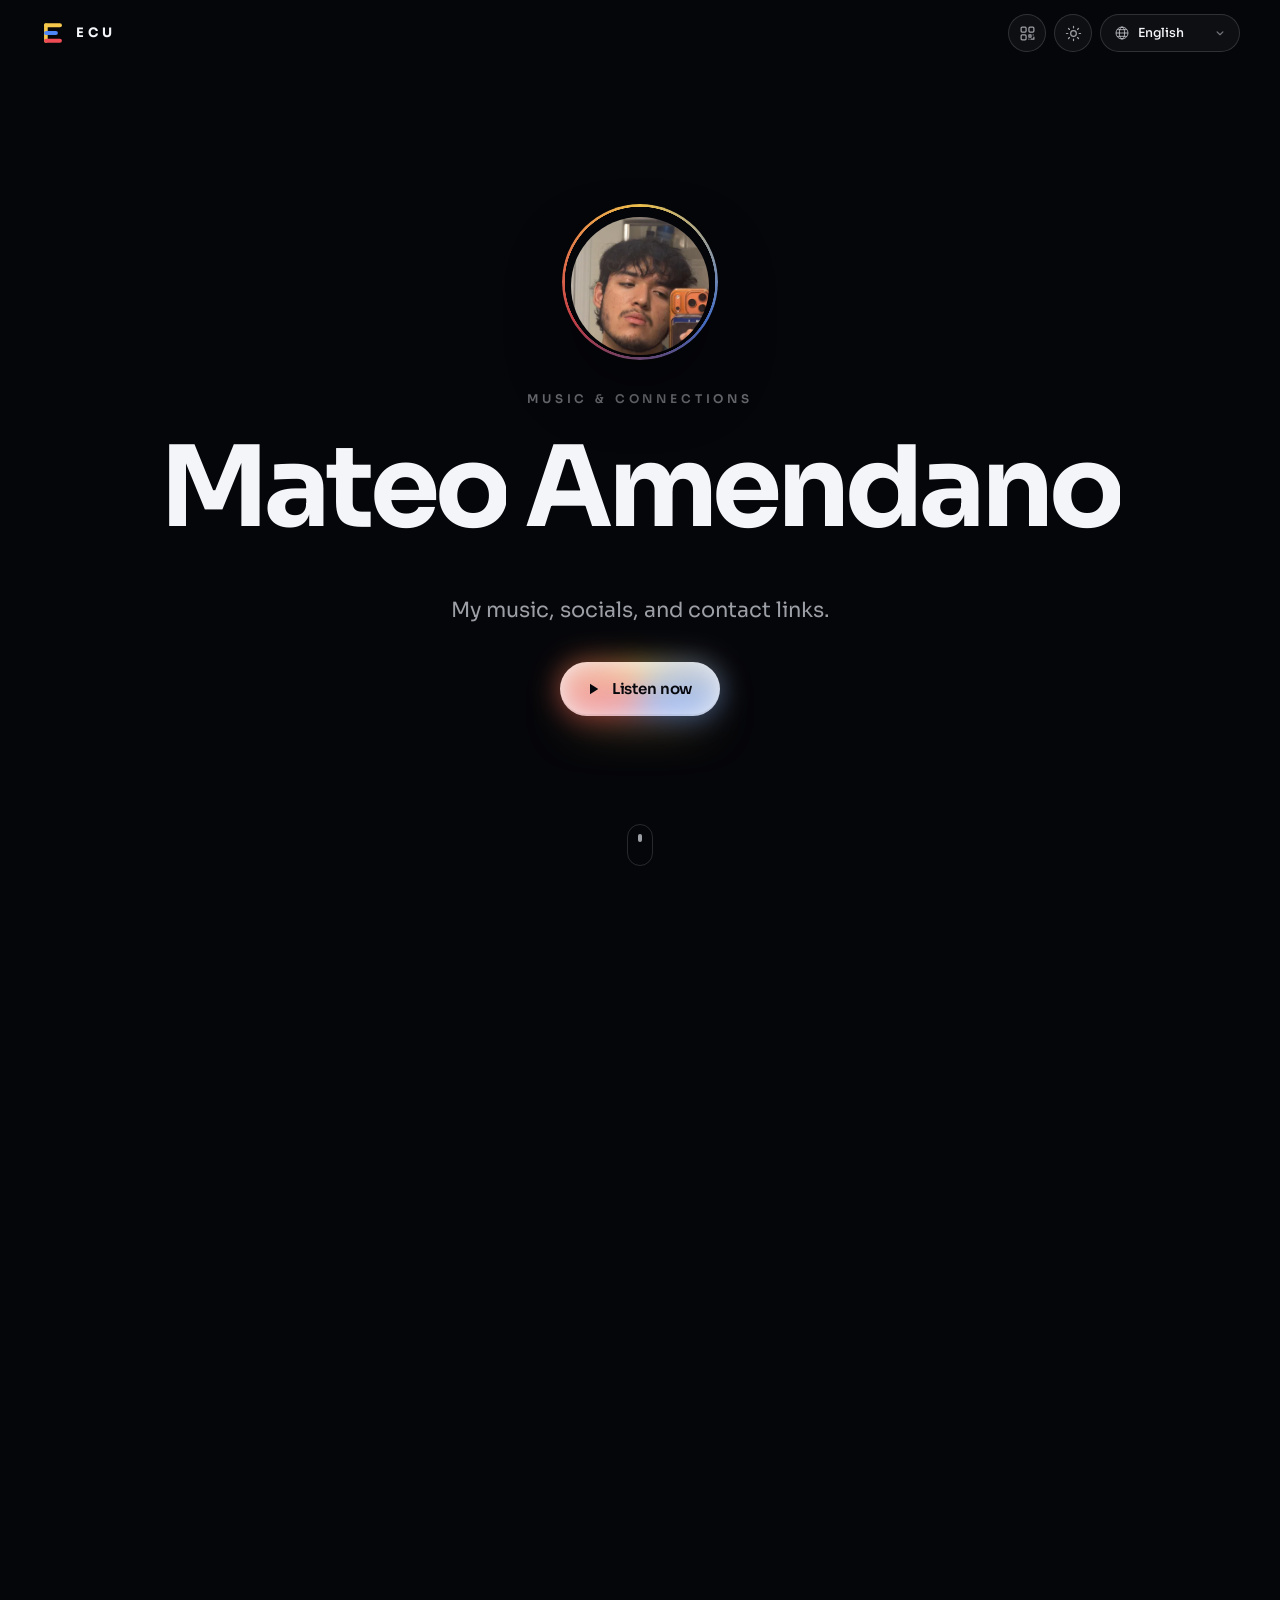
==== commit 9fd41c8a: "Add countdown, sharing, visualizer, QR, contact, light mode, and app install - Release countdown wit" ====
--- a/index.html
+++ b/index.html
@@ -8,15 +8,23 @@
   <meta name="description" content="Mateo Amendano — music, socials, and contact links." data-i18n-content="meta.description">
   <meta property="og:title" content="Mateo Amendano">
   <meta property="og:description" content="Mateo Amendano — music, socials, and contact links.">
-  <meta property="og:image" content="images/og-card.jpg">
+  <meta property="og:url" content="https://ecupe.github.io/ecu-links/">
+  <meta property="og:image" content="https://ecupe.github.io/ecu-links/images/og-card.jpg">
   <meta name="twitter:card" content="summary_large_image">
   <title data-i18n="meta.title">Mateo Amendano | Music &amp; Links</title>
   <link rel="icon" href="images/favicon.svg" type="image/svg+xml">
   <link rel="apple-touch-icon" href="images/apple-touch-icon.png">
+  <link rel="manifest" href="manifest.webmanifest">
+  <meta name="apple-mobile-web-app-capable" content="yes">
+  <meta name="apple-mobile-web-app-status-bar-style" content="black-translucent">
   <link rel="preload" href="assets/fonts/sora-0.woff2" as="font" type="font/woff2" crossorigin>
   <link rel="preload" href="images/profile-320.webp" as="image" type="image/webp">
   <link rel="stylesheet" href="assets/css/site.css">
-  <script>document.documentElement.classList.add("js");</script>
+  <script>
+    document.documentElement.classList.add("js");
+    // Apply the saved theme before first paint so light mode never flashes dark.
+    try { if (localStorage.getItem("ecu-theme") === "light") document.documentElement.dataset.theme = "light"; } catch (_) {}
+  </script>
 </head>
 <body>
   <div class="intro" aria-hidden="true">
@@ -49,11 +57,20 @@
       </svg>
       <span class="brand-word">ECU</span>
     </a>
+    <div class="topbar-actions">
+    <button id="qr-open" class="icon-button" type="button" data-i18n-aria-label="qr.open" aria-label="Show QR code" data-i18n-title="qr.open" title="Show QR code">
+      <svg viewBox="0 0 24 24" fill="none" stroke="currentColor" stroke-width="1.7" stroke-linecap="round" stroke-linejoin="round" aria-hidden="true"><rect x="3" y="3" width="7" height="7" rx="1.5"/><rect x="14" y="3" width="7" height="7" rx="1.5"/><rect x="3" y="14" width="7" height="7" rx="1.5"/><path d="M14 14h3v3h-3zM20 14v.01M14 20h.01M17 20h4v-3"/></svg>
+    </button>
+    <button id="theme-toggle" class="icon-button" type="button" aria-label="Switch to light mode" aria-pressed="false">
+      <svg class="icon-sun" viewBox="0 0 24 24" fill="none" stroke="currentColor" stroke-width="1.7" stroke-linecap="round" aria-hidden="true"><circle cx="12" cy="12" r="4"/><path d="M12 2v2M12 20v2M4.9 4.9l1.4 1.4M17.7 17.7l1.4 1.4M2 12h2M20 12h2M4.9 19.1l1.4-1.4M17.7 6.3l1.4-1.4"/></svg>
+      <svg class="icon-moon" viewBox="0 0 24 24" fill="none" stroke="currentColor" stroke-width="1.7" stroke-linecap="round" stroke-linejoin="round" aria-hidden="true"><path d="M21 12.8A9 9 0 1 1 11.2 3a7 7 0 0 0 9.8 9.8z"/></svg>
+    </button>
     <div class="language-control">
       <svg viewBox="0 0 24 24" fill="none" stroke="currentColor" stroke-width="1.5" aria-hidden="true"><circle cx="12" cy="12" r="9"/><ellipse cx="12" cy="12" rx="4" ry="9"/><path d="M3 12h18M5 7h14M5 17h14"/></svg>
       <label for="language-select" data-i18n="language.label">Language</label>
       <select id="language-select" name="language" data-i18n-aria-label="language.label" aria-label="Language"><option value="en" lang="en">English</option><option value="es" lang="es">Español</option><option value="pt" lang="pt">Português</option><option value="fr" lang="fr">Français</option><option value="de" lang="de">Deutsch</option><option value="it" lang="it">Italiano</option><option value="ar" lang="ar">العربية</option></select>
       <svg class="chevron" viewBox="0 0 24 24" fill="none" stroke="currentColor" stroke-width="2" stroke-linecap="round" stroke-linejoin="round" aria-hidden="true"><path d="m7 10 5 5 5-5"/></svg>
+    </div>
     </div>
   </header>
 
@@ -84,9 +101,10 @@
     </header>
 
     <div id="links" class="sections-grid">
-      <section class="link-section glass featured" data-reveal aria-labelledby="group-0"><h2 id="group-0" class="section-heading" data-i18n="content.group.0">Latest Release</h2><a class="release-link" href="https://youtu.be/T7tnSv8n5vs" target="_blank" rel="noopener noreferrer" data-tilt style="--accent:#f5c7d4"><span class="release-art-wrap"><img class="release-art" src="images/covers/amor-por-aqui-amor-por-alla.jpg" alt="" width="180" height="180" loading="lazy"><span class="release-vinyl" aria-hidden="true"></span></span><span class="release-copy"><span class="release-kicker" data-i18n="release.kicker">Latest release</span><span class="release-title">Amor Por Aquí, Amor Por Allá</span><span class="release-cta"><svg class="link-icon" aria-hidden="true" focusable="false" fill="currentColor" viewBox="0 0 24 24" xmlns="http://www.w3.org/2000/svg"><path d="M23.498 6.186a3.016 3.016 0 0 0-2.122-2.136C19.505 3.545 12 3.545 12 3.545s-7.505 0-9.377.505A3.017 3.017 0 0 0 .502 6.186C0 8.07 0 12 0 12s0 3.93.502 5.814a3.016 3.016 0 0 0 2.122 2.136c1.871.505 9.376.505 9.376.505s7.505 0 9.377-.505a3.015 3.015 0 0 0 2.122-2.136C24 15.93 24 12 24 12s0-3.93-.502-5.814zM9.545 15.568V8.432L15.818 12l-6.273 3.568z"/></svg><span data-i18n="release.cta">Watch the lyric video</span><svg class="link-arrow" viewBox="0 0 24 24" fill="none" stroke="currentColor" stroke-width="1.8" stroke-linecap="round" stroke-linejoin="round" aria-hidden="true"><path d="M7 17 17 7M7 7h10v10"/></svg></span></span><span class="shine" aria-hidden="true"></span><span class="sr-only" data-i18n="link.newTab">Opens in a new tab</span></a></section>
-      <section class="link-section glass streaming" data-reveal aria-labelledby="group-1"><h2 id="group-1" class="section-heading" data-i18n="content.group.1">Streaming Platforms</h2><div class="link-list"><a class="link-button" href="https://open.spotify.com/artist/2KleWEK9fdpVfBsxdUkGIt" target="_blank" rel="noopener noreferrer" data-magic style="--brand:#1ed760"><span class="link-glyph"><svg class="link-icon" aria-hidden="true" focusable="false" fill="currentColor" viewBox="0 0 24 24" xmlns="http://www.w3.org/2000/svg"><path d="M12 0C5.4 0 0 5.4 0 12s5.4 12 12 12 12-5.4 12-12S18.66 0 12 0zm5.521 17.34c-.24.359-.66.48-1.021.24-2.82-1.74-6.36-2.101-10.561-1.141-.418.122-.779-.179-.899-.539-.12-.421.18-.78.54-.9 4.56-1.021 8.52-.6 11.64 1.32.42.18.479.659.301 1.02zm1.44-3.3c-.301.42-.841.6-1.262.3-3.239-1.98-8.159-2.58-11.939-1.38-.479.12-1.02-.12-1.14-.6-.12-.48.12-1.021.6-1.141C9.6 9.9 15 10.561 18.72 12.84c.361.181.54.78.241 1.2zm.12-3.36C15.24 8.4 8.82 8.16 5.16 9.301c-.6.179-1.2-.181-1.38-.721-.18-.601.18-1.2.72-1.381 4.26-1.26 11.28-1.02 15.721 1.621.539.3.719 1.02.419 1.56-.299.421-1.02.599-1.559.3z"/></svg></span><span class="link-label">Spotify</span><svg class="link-arrow" viewBox="0 0 24 24" fill="none" stroke="currentColor" stroke-width="1.8" stroke-linecap="round" stroke-linejoin="round" aria-hidden="true"><path d="M7 17 17 7M7 7h10v10"/></svg><span class="shine" aria-hidden="true"></span><span class="sr-only" data-i18n="link.newTab">Opens in a new tab</span></a><a class="link-button" href="https://music.apple.com/us/artist/mateo-amendano/1572815738" target="_blank" rel="noopener noreferrer" data-magic style="--brand:#fa2d48"><span class="link-glyph"><svg class="link-icon" aria-hidden="true" focusable="false" fill="currentColor" viewBox="0 0 24 24" xmlns="http://www.w3.org/2000/svg"><path d="M23.994 6.124a9.23 9.23 0 00-.24-2.19c-.317-1.31-1.062-2.31-2.18-3.043a5.022 5.022 0 00-1.877-.726 10.496 10.496 0 00-1.564-.15c-.04-.003-.083-.01-.124-.013H5.986c-.152.01-.303.017-.455.026-.747.043-1.49.123-2.193.4-1.336.53-2.3 1.452-2.865 2.78-.192.448-.292.925-.363 1.408-.056.392-.088.785-.1 1.18 0 .032-.007.062-.01.093v12.223c.01.14.017.283.027.424.05.815.154 1.624.497 2.373.65 1.42 1.738 2.353 3.234 2.801.42.127.856.187 1.293.228.555.053 1.11.06 1.667.06h11.03a12.5 12.5 0 001.57-.1c.822-.106 1.596-.35 2.295-.81a5.046 5.046 0 001.88-2.207c.186-.42.293-.87.37-1.324.113-.675.138-1.358.137-2.04-.002-3.8 0-7.595-.003-11.393zm-6.423 3.99v5.712c0 .417-.058.827-.244 1.206-.29.59-.76.962-1.388 1.14-.35.1-.706.157-1.07.173-.95.045-1.773-.6-1.943-1.536a1.88 1.88 0 011.038-2.022c.323-.16.67-.25 1.018-.324.378-.082.758-.153 1.134-.24.274-.063.457-.23.51-.516a.904.904 0 00.02-.193c0-1.815 0-3.63-.002-5.443a.725.725 0 00-.026-.185c-.04-.15-.15-.243-.304-.234-.16.01-.318.035-.475.066-.76.15-1.52.303-2.28.456l-2.325.47-1.374.278c-.016.003-.032.01-.048.013-.277.077-.377.203-.39.49-.002.042 0 .086 0 .13-.002 2.602 0 5.204-.003 7.805 0 .42-.047.836-.215 1.227-.278.64-.77 1.04-1.434 1.233-.35.1-.71.16-1.075.172-.96.036-1.755-.6-1.92-1.544-.14-.812.23-1.685 1.154-2.075.357-.15.73-.232 1.108-.31.287-.06.575-.116.86-.177.383-.083.583-.323.6-.714v-.15c0-2.96 0-5.922.002-8.882 0-.123.013-.25.042-.37.07-.285.273-.448.546-.518.255-.066.515-.112.774-.165.733-.15 1.466-.296 2.2-.444l2.27-.46c.67-.134 1.34-.27 2.01-.403.22-.043.442-.088.663-.106.31-.025.523.17.554.482.008.073.012.148.012.223.002 1.91.002 3.822 0 5.732z"/></svg></span><span class="link-label">Apple Music</span><svg class="link-arrow" viewBox="0 0 24 24" fill="none" stroke="currentColor" stroke-width="1.8" stroke-linecap="round" stroke-linejoin="round" aria-hidden="true"><path d="M7 17 17 7M7 7h10v10"/></svg><span class="shine" aria-hidden="true"></span><span class="sr-only" data-i18n="link.newTab">Opens in a new tab</span></a></div></section>
-      <section class="link-section glass socials" data-reveal aria-labelledby="group-2"><h2 id="group-2" class="section-heading" data-i18n="content.group.2">Socials</h2><div class="link-list"><a class="link-button" href="https://instagram.com/mateoamendano" target="_blank" rel="noopener noreferrer" data-magic style="--brand:#e1306c"><span class="link-glyph"><svg class="link-icon" aria-hidden="true" focusable="false" fill="currentColor" viewBox="0 0 24 24" xmlns="http://www.w3.org/2000/svg"><path d="M7.0301.084c-1.2768.0602-2.1487.264-2.911.5634-.7888.3075-1.4575.72-2.1228 1.3877-.6652.6677-1.075 1.3368-1.3802 2.127-.2954.7638-.4956 1.6365-.552 2.914-.0564 1.2775-.0689 1.6882-.0626 4.947.0062 3.2586.0206 3.6671.0825 4.9473.061 1.2765.264 2.1482.5635 2.9107.308.7889.72 1.4573 1.388 2.1228.6679.6655 1.3365 1.0743 2.1285 1.38.7632.295 1.6361.4961 2.9134.552 1.2773.056 1.6884.069 4.9462.0627 3.2578-.0062 3.668-.0207 4.9478-.0814 1.28-.0607 2.147-.2652 2.9098-.5633.7889-.3086 1.4578-.72 2.1228-1.3881.665-.6682 1.0745-1.3378 1.3795-2.1284.2957-.7632.4966-1.636.552-2.9124.056-1.2809.0692-1.6898.063-4.948-.0063-3.2583-.021-3.6668-.0817-4.9465-.0607-1.2797-.264-2.1487-.5633-2.9117-.3084-.7889-.72-1.4568-1.3876-2.1228C21.2982 1.33 20.628.9208 19.8378.6165 19.074.321 18.2017.1197 16.9244.0645 15.6471.0093 15.236-.005 11.977.0014 8.718.0076 8.31.0215 7.0301.0839m.1402 21.6932c-1.17-.0509-1.8053-.2453-2.2287-.408-.5606-.216-.96-.4771-1.3819-.895-.422-.4178-.6811-.8186-.9-1.378-.1644-.4234-.3624-1.058-.4171-2.228-.0595-1.2645-.072-1.6442-.079-4.848-.007-3.2037.0053-3.583.0607-4.848.05-1.169.2456-1.805.408-2.2282.216-.5613.4762-.96.895-1.3816.4188-.4217.8184-.6814 1.3783-.9003.423-.1651 1.0575-.3614 2.227-.4171 1.2655-.06 1.6447-.072 4.848-.079 3.2033-.007 3.5835.005 4.8495.0608 1.169.0508 1.8053.2445 2.228.408.5608.216.96.4754 1.3816.895.4217.4194.6816.8176.9005 1.3787.1653.4217.3617 1.056.4169 2.2263.0602 1.2655.0739 1.645.0796 4.848.0058 3.203-.0055 3.5834-.061 4.848-.051 1.17-.245 1.8055-.408 2.2294-.216.5604-.4763.96-.8954 1.3814-.419.4215-.8181.6811-1.3783.9-.4224.1649-1.0577.3617-2.2262.4174-1.2656.0595-1.6448.072-4.8493.079-3.2045.007-3.5825-.006-4.848-.0608M16.953 5.5864A1.44 1.44 0 1 0 18.39 4.144a1.44 1.44 0 0 0-1.437 1.4424M5.8385 12.012c.0067 3.4032 2.7706 6.1557 6.173 6.1493 3.4026-.0065 6.157-2.7701 6.1506-6.1733-.0065-3.4032-2.771-6.1565-6.174-6.1498-3.403.0067-6.156 2.771-6.1496 6.1738M8 12.0077a4 4 0 1 1 4.008 3.9921A3.9996 3.9996 0 0 1 8 12.0077"/></svg></span><span class="link-label">Instagram</span><svg class="link-arrow" viewBox="0 0 24 24" fill="none" stroke="currentColor" stroke-width="1.8" stroke-linecap="round" stroke-linejoin="round" aria-hidden="true"><path d="M7 17 17 7M7 7h10v10"/></svg><span class="shine" aria-hidden="true"></span><span class="sr-only" data-i18n="link.newTab">Opens in a new tab</span></a><a class="link-button" href="https://tiktok.com/@mateoamendano" target="_blank" rel="noopener noreferrer" data-magic style="--brand:#25f4ee"><span class="link-glyph"><svg class="link-icon" aria-hidden="true" focusable="false" fill="currentColor" viewBox="0 0 24 24" xmlns="http://www.w3.org/2000/svg"><path d="M12.525.02c1.31-.02 2.61-.01 3.91-.02.08 1.53.63 3.09 1.75 4.17 1.12 1.11 2.7 1.62 4.24 1.79v4.03c-1.44-.05-2.89-.35-4.2-.97-.57-.26-1.1-.59-1.62-.93-.01 2.92.01 5.84-.02 8.75-.08 1.4-.54 2.79-1.35 3.94-1.31 1.92-3.58 3.17-5.91 3.21-1.43.08-2.86-.31-4.08-1.03-2.02-1.19-3.44-3.37-3.65-5.71-.02-.5-.03-1-.01-1.49.18-1.9 1.12-3.72 2.58-4.96 1.66-1.44 3.98-2.13 6.15-1.72.02 1.48-.04 2.96-.04 4.44-.99-.32-2.15-.23-3.02.37-.63.41-1.11 1.04-1.36 1.75-.21.51-.15 1.07-.14 1.61.24 1.64 1.82 3.02 3.5 2.87 1.12-.01 2.19-.66 2.77-1.61.19-.33.4-.67.41-1.06.1-1.79.06-3.57.07-5.36.01-4.03-.01-8.05.02-12.07z"/></svg></span><span class="link-label">TikTok</span><svg class="link-arrow" viewBox="0 0 24 24" fill="none" stroke="currentColor" stroke-width="1.8" stroke-linecap="round" stroke-linejoin="round" aria-hidden="true"><path d="M7 17 17 7M7 7h10v10"/></svg><span class="shine" aria-hidden="true"></span><span class="sr-only" data-i18n="link.newTab">Opens in a new tab</span></a><a class="link-button" href="https://www.youtube.com/@mateoamendano" target="_blank" rel="noopener noreferrer" data-magic style="--brand:#ff2a3d"><span class="link-glyph"><svg class="link-icon" aria-hidden="true" focusable="false" fill="currentColor" viewBox="0 0 24 24" xmlns="http://www.w3.org/2000/svg"><path d="M23.498 6.186a3.016 3.016 0 0 0-2.122-2.136C19.505 3.545 12 3.545 12 3.545s-7.505 0-9.377.505A3.017 3.017 0 0 0 .502 6.186C0 8.07 0 12 0 12s0 3.93.502 5.814a3.016 3.016 0 0 0 2.122 2.136c1.871.505 9.376.505 9.376.505s7.505 0 9.377-.505a3.015 3.015 0 0 0 2.122-2.136C24 15.93 24 12 24 12s0-3.93-.502-5.814zM9.545 15.568V8.432L15.818 12l-6.273 3.568z"/></svg></span><span class="link-label">YouTube</span><svg class="link-arrow" viewBox="0 0 24 24" fill="none" stroke="currentColor" stroke-width="1.8" stroke-linecap="round" stroke-linejoin="round" aria-hidden="true"><path d="M7 17 17 7M7 7h10v10"/></svg><span class="shine" aria-hidden="true"></span><span class="sr-only" data-i18n="link.newTab">Opens in a new tab</span></a><a class="link-button" href="https://x.com/mateoamendano" target="_blank" rel="noopener noreferrer" data-magic style="--brand:#e7e9ea"><span class="link-glyph"><svg class="link-icon" aria-hidden="true" focusable="false" fill="currentColor" viewBox="0 0 24 24" xmlns="http://www.w3.org/2000/svg"><path d="M14.234 10.162 22.977 0h-2.072l-7.591 8.824L7.251 0H.258l9.168 13.343L.258 24H2.33l8.016-9.318L16.749 24h6.993zm-2.837 3.299-.929-1.329L3.076 1.56h3.182l5.965 8.532.929 1.329 7.754 11.09h-3.182z"/></svg></span><span class="link-label">Twitter/X</span><svg class="link-arrow" viewBox="0 0 24 24" fill="none" stroke="currentColor" stroke-width="1.8" stroke-linecap="round" stroke-linejoin="round" aria-hidden="true"><path d="M7 17 17 7M7 7h10v10"/></svg><span class="shine" aria-hidden="true"></span><span class="sr-only" data-i18n="link.newTab">Opens in a new tab</span></a></div></section>
+      <section class="link-section glass featured" data-reveal aria-labelledby="group-0"><h2 id="group-0" class="section-heading" data-i18n="content.group.0">Latest Release</h2><a class="release-link" href="https://youtu.be/T7tnSv8n5vs" target="_blank" rel="noopener noreferrer" data-tilt data-goatcounter-click="release-amor-por-aqui-amor-por-alla" style="--accent:#f5c7d4"><span class="release-art-wrap"><img class="release-art" src="images/covers/amor-por-aqui-amor-por-alla.jpg" alt="" width="180" height="180" loading="lazy"><span class="release-vinyl" aria-hidden="true"></span></span><span class="release-copy"><span class="release-kicker" data-i18n="release.kicker">Latest release</span><span class="release-title">Amor Por Aquí, Amor Por Allá</span><span class="release-cta"><svg class="link-icon" aria-hidden="true" focusable="false" fill="currentColor" viewBox="0 0 24 24" xmlns="http://www.w3.org/2000/svg"><path d="M23.498 6.186a3.016 3.016 0 0 0-2.122-2.136C19.505 3.545 12 3.545 12 3.545s-7.505 0-9.377.505A3.017 3.017 0 0 0 .502 6.186C0 8.07 0 12 0 12s0 3.93.502 5.814a3.016 3.016 0 0 0 2.122 2.136c1.871.505 9.376.505 9.376.505s7.505 0 9.377-.505a3.015 3.015 0 0 0 2.122-2.136C24 15.93 24 12 24 12s0-3.93-.502-5.814zM9.545 15.568V8.432L15.818 12l-6.273 3.568z"/></svg><span data-i18n="release.cta">Watch the lyric video</span><svg class="link-arrow" viewBox="0 0 24 24" fill="none" stroke="currentColor" stroke-width="1.8" stroke-linecap="round" stroke-linejoin="round" aria-hidden="true"><path d="M7 17 17 7M7 7h10v10"/></svg></span></span><span class="shine" aria-hidden="true"></span><span class="sr-only" data-i18n="link.newTab">Opens in a new tab</span></a></section>
+      <section class="link-section glass streaming" data-reveal aria-labelledby="group-1"><h2 id="group-1" class="section-heading" data-i18n="content.group.1">Streaming Platforms</h2><div class="link-list"><a class="link-button" href="https://open.spotify.com/artist/2KleWEK9fdpVfBsxdUkGIt" target="_blank" rel="noopener noreferrer" data-magic data-goatcounter-click="link-spotify" style="--brand:#1ed760"><span class="link-glyph"><svg class="link-icon" aria-hidden="true" focusable="false" fill="currentColor" viewBox="0 0 24 24" xmlns="http://www.w3.org/2000/svg"><path d="M12 0C5.4 0 0 5.4 0 12s5.4 12 12 12 12-5.4 12-12S18.66 0 12 0zm5.521 17.34c-.24.359-.66.48-1.021.24-2.82-1.74-6.36-2.101-10.561-1.141-.418.122-.779-.179-.899-.539-.12-.421.18-.78.54-.9 4.56-1.021 8.52-.6 11.64 1.32.42.18.479.659.301 1.02zm1.44-3.3c-.301.42-.841.6-1.262.3-3.239-1.98-8.159-2.58-11.939-1.38-.479.12-1.02-.12-1.14-.6-.12-.48.12-1.021.6-1.141C9.6 9.9 15 10.561 18.72 12.84c.361.181.54.78.241 1.2zm.12-3.36C15.24 8.4 8.82 8.16 5.16 9.301c-.6.179-1.2-.181-1.38-.721-.18-.601.18-1.2.72-1.381 4.26-1.26 11.28-1.02 15.721 1.621.539.3.719 1.02.419 1.56-.299.421-1.02.599-1.559.3z"/></svg></span><span class="link-label">Spotify</span><svg class="link-arrow" viewBox="0 0 24 24" fill="none" stroke="currentColor" stroke-width="1.8" stroke-linecap="round" stroke-linejoin="round" aria-hidden="true"><path d="M7 17 17 7M7 7h10v10"/></svg><span class="shine" aria-hidden="true"></span><span class="sr-only" data-i18n="link.newTab">Opens in a new tab</span></a><a class="link-button" href="https://music.apple.com/us/artist/mateo-amendano/1572815738" target="_blank" rel="noopener noreferrer" data-magic data-goatcounter-click="link-apple-music" style="--brand:#fa2d48"><span class="link-glyph"><svg class="link-icon" aria-hidden="true" focusable="false" fill="currentColor" viewBox="0 0 24 24" xmlns="http://www.w3.org/2000/svg"><path d="M23.994 6.124a9.23 9.23 0 00-.24-2.19c-.317-1.31-1.062-2.31-2.18-3.043a5.022 5.022 0 00-1.877-.726 10.496 10.496 0 00-1.564-.15c-.04-.003-.083-.01-.124-.013H5.986c-.152.01-.303.017-.455.026-.747.043-1.49.123-2.193.4-1.336.53-2.3 1.452-2.865 2.78-.192.448-.292.925-.363 1.408-.056.392-.088.785-.1 1.18 0 .032-.007.062-.01.093v12.223c.01.14.017.283.027.424.05.815.154 1.624.497 2.373.65 1.42 1.738 2.353 3.234 2.801.42.127.856.187 1.293.228.555.053 1.11.06 1.667.06h11.03a12.5 12.5 0 001.57-.1c.822-.106 1.596-.35 2.295-.81a5.046 5.046 0 001.88-2.207c.186-.42.293-.87.37-1.324.113-.675.138-1.358.137-2.04-.002-3.8 0-7.595-.003-11.393zm-6.423 3.99v5.712c0 .417-.058.827-.244 1.206-.29.59-.76.962-1.388 1.14-.35.1-.706.157-1.07.173-.95.045-1.773-.6-1.943-1.536a1.88 1.88 0 011.038-2.022c.323-.16.67-.25 1.018-.324.378-.082.758-.153 1.134-.24.274-.063.457-.23.51-.516a.904.904 0 00.02-.193c0-1.815 0-3.63-.002-5.443a.725.725 0 00-.026-.185c-.04-.15-.15-.243-.304-.234-.16.01-.318.035-.475.066-.76.15-1.52.303-2.28.456l-2.325.47-1.374.278c-.016.003-.032.01-.048.013-.277.077-.377.203-.39.49-.002.042 0 .086 0 .13-.002 2.602 0 5.204-.003 7.805 0 .42-.047.836-.215 1.227-.278.64-.77 1.04-1.434 1.233-.35.1-.71.16-1.075.172-.96.036-1.755-.6-1.92-1.544-.14-.812.23-1.685 1.154-2.075.357-.15.73-.232 1.108-.31.287-.06.575-.116.86-.177.383-.083.583-.323.6-.714v-.15c0-2.96 0-5.922.002-8.882 0-.123.013-.25.042-.37.07-.285.273-.448.546-.518.255-.066.515-.112.774-.165.733-.15 1.466-.296 2.2-.444l2.27-.46c.67-.134 1.34-.27 2.01-.403.22-.043.442-.088.663-.106.31-.025.523.17.554.482.008.073.012.148.012.223.002 1.91.002 3.822 0 5.732z"/></svg></span><span class="link-label">Apple Music</span><svg class="link-arrow" viewBox="0 0 24 24" fill="none" stroke="currentColor" stroke-width="1.8" stroke-linecap="round" stroke-linejoin="round" aria-hidden="true"><path d="M7 17 17 7M7 7h10v10"/></svg><span class="shine" aria-hidden="true"></span><span class="sr-only" data-i18n="link.newTab">Opens in a new tab</span></a></div></section>
+      <section class="link-section glass socials" data-reveal aria-labelledby="group-2"><h2 id="group-2" class="section-heading" data-i18n="content.group.2">Socials</h2><div class="link-list"><a class="link-button" href="https://instagram.com/mateoamendano" target="_blank" rel="noopener noreferrer" data-magic data-goatcounter-click="link-instagram" style="--brand:#e1306c"><span class="link-glyph"><svg class="link-icon" aria-hidden="true" focusable="false" fill="currentColor" viewBox="0 0 24 24" xmlns="http://www.w3.org/2000/svg"><path d="M7.0301.084c-1.2768.0602-2.1487.264-2.911.5634-.7888.3075-1.4575.72-2.1228 1.3877-.6652.6677-1.075 1.3368-1.3802 2.127-.2954.7638-.4956 1.6365-.552 2.914-.0564 1.2775-.0689 1.6882-.0626 4.947.0062 3.2586.0206 3.6671.0825 4.9473.061 1.2765.264 2.1482.5635 2.9107.308.7889.72 1.4573 1.388 2.1228.6679.6655 1.3365 1.0743 2.1285 1.38.7632.295 1.6361.4961 2.9134.552 1.2773.056 1.6884.069 4.9462.0627 3.2578-.0062 3.668-.0207 4.9478-.0814 1.28-.0607 2.147-.2652 2.9098-.5633.7889-.3086 1.4578-.72 2.1228-1.3881.665-.6682 1.0745-1.3378 1.3795-2.1284.2957-.7632.4966-1.636.552-2.9124.056-1.2809.0692-1.6898.063-4.948-.0063-3.2583-.021-3.6668-.0817-4.9465-.0607-1.2797-.264-2.1487-.5633-2.9117-.3084-.7889-.72-1.4568-1.3876-2.1228C21.2982 1.33 20.628.9208 19.8378.6165 19.074.321 18.2017.1197 16.9244.0645 15.6471.0093 15.236-.005 11.977.0014 8.718.0076 8.31.0215 7.0301.0839m.1402 21.6932c-1.17-.0509-1.8053-.2453-2.2287-.408-.5606-.216-.96-.4771-1.3819-.895-.422-.4178-.6811-.8186-.9-1.378-.1644-.4234-.3624-1.058-.4171-2.228-.0595-1.2645-.072-1.6442-.079-4.848-.007-3.2037.0053-3.583.0607-4.848.05-1.169.2456-1.805.408-2.2282.216-.5613.4762-.96.895-1.3816.4188-.4217.8184-.6814 1.3783-.9003.423-.1651 1.0575-.3614 2.227-.4171 1.2655-.06 1.6447-.072 4.848-.079 3.2033-.007 3.5835.005 4.8495.0608 1.169.0508 1.8053.2445 2.228.408.5608.216.96.4754 1.3816.895.4217.4194.6816.8176.9005 1.3787.1653.4217.3617 1.056.4169 2.2263.0602 1.2655.0739 1.645.0796 4.848.0058 3.203-.0055 3.5834-.061 4.848-.051 1.17-.245 1.8055-.408 2.2294-.216.5604-.4763.96-.8954 1.3814-.419.4215-.8181.6811-1.3783.9-.4224.1649-1.0577.3617-2.2262.4174-1.2656.0595-1.6448.072-4.8493.079-3.2045.007-3.5825-.006-4.848-.0608M16.953 5.5864A1.44 1.44 0 1 0 18.39 4.144a1.44 1.44 0 0 0-1.437 1.4424M5.8385 12.012c.0067 3.4032 2.7706 6.1557 6.173 6.1493 3.4026-.0065 6.157-2.7701 6.1506-6.1733-.0065-3.4032-2.771-6.1565-6.174-6.1498-3.403.0067-6.156 2.771-6.1496 6.1738M8 12.0077a4 4 0 1 1 4.008 3.9921A3.9996 3.9996 0 0 1 8 12.0077"/></svg></span><span class="link-label">Instagram</span><svg class="link-arrow" viewBox="0 0 24 24" fill="none" stroke="currentColor" stroke-width="1.8" stroke-linecap="round" stroke-linejoin="round" aria-hidden="true"><path d="M7 17 17 7M7 7h10v10"/></svg><span class="shine" aria-hidden="true"></span><span class="sr-only" data-i18n="link.newTab">Opens in a new tab</span></a><a class="link-button" href="https://tiktok.com/@mateoamendano" target="_blank" rel="noopener noreferrer" data-magic data-goatcounter-click="link-tiktok" style="--brand:#25f4ee"><span class="link-glyph"><svg class="link-icon" aria-hidden="true" focusable="false" fill="currentColor" viewBox="0 0 24 24" xmlns="http://www.w3.org/2000/svg"><path d="M12.525.02c1.31-.02 2.61-.01 3.91-.02.08 1.53.63 3.09 1.75 4.17 1.12 1.11 2.7 1.62 4.24 1.79v4.03c-1.44-.05-2.89-.35-4.2-.97-.57-.26-1.1-.59-1.62-.93-.01 2.92.01 5.84-.02 8.75-.08 1.4-.54 2.79-1.35 3.94-1.31 1.92-3.58 3.17-5.91 3.21-1.43.08-2.86-.31-4.08-1.03-2.02-1.19-3.44-3.37-3.65-5.71-.02-.5-.03-1-.01-1.49.18-1.9 1.12-3.72 2.58-4.96 1.66-1.44 3.98-2.13 6.15-1.72.02 1.48-.04 2.96-.04 4.44-.99-.32-2.15-.23-3.02.37-.63.41-1.11 1.04-1.36 1.75-.21.51-.15 1.07-.14 1.61.24 1.64 1.82 3.02 3.5 2.87 1.12-.01 2.19-.66 2.77-1.61.19-.33.4-.67.41-1.06.1-1.79.06-3.57.07-5.36.01-4.03-.01-8.05.02-12.07z"/></svg></span><span class="link-label">TikTok</span><svg class="link-arrow" viewBox="0 0 24 24" fill="none" stroke="currentColor" stroke-width="1.8" stroke-linecap="round" stroke-linejoin="round" aria-hidden="true"><path d="M7 17 17 7M7 7h10v10"/></svg><span class="shine" aria-hidden="true"></span><span class="sr-only" data-i18n="link.newTab">Opens in a new tab</span></a><a class="link-button" href="https://www.youtube.com/@mateoamendano" target="_blank" rel="noopener noreferrer" data-magic data-goatcounter-click="link-youtube" style="--brand:#ff2a3d"><span class="link-glyph"><svg class="link-icon" aria-hidden="true" focusable="false" fill="currentColor" viewBox="0 0 24 24" xmlns="http://www.w3.org/2000/svg"><path d="M23.498 6.186a3.016 3.016 0 0 0-2.122-2.136C19.505 3.545 12 3.545 12 3.545s-7.505 0-9.377.505A3.017 3.017 0 0 0 .502 6.186C0 8.07 0 12 0 12s0 3.93.502 5.814a3.016 3.016 0 0 0 2.122 2.136c1.871.505 9.376.505 9.376.505s7.505 0 9.377-.505a3.015 3.015 0 0 0 2.122-2.136C24 15.93 24 12 24 12s0-3.93-.502-5.814zM9.545 15.568V8.432L15.818 12l-6.273 3.568z"/></svg></span><span class="link-label">YouTube</span><svg class="link-arrow" viewBox="0 0 24 24" fill="none" stroke="currentColor" stroke-width="1.8" stroke-linecap="round" stroke-linejoin="round" aria-hidden="true"><path d="M7 17 17 7M7 7h10v10"/></svg><span class="shine" aria-hidden="true"></span><span class="sr-only" data-i18n="link.newTab">Opens in a new tab</span></a><a class="link-button" href="https://x.com/mateoamendano" target="_blank" rel="noopener noreferrer" data-magic data-goatcounter-click="link-twitter-x" style="--brand:#e7e9ea"><span class="link-glyph"><svg class="link-icon" aria-hidden="true" focusable="false" fill="currentColor" viewBox="0 0 24 24" xmlns="http://www.w3.org/2000/svg"><path d="M14.234 10.162 22.977 0h-2.072l-7.591 8.824L7.251 0H.258l9.168 13.343L.258 24H2.33l8.016-9.318L16.749 24h6.993zm-2.837 3.299-.929-1.329L3.076 1.56h3.182l5.965 8.532.929 1.329 7.754 11.09h-3.182z"/></svg></span><span class="link-label">Twitter/X</span><svg class="link-arrow" viewBox="0 0 24 24" fill="none" stroke="currentColor" stroke-width="1.8" stroke-linecap="round" stroke-linejoin="round" aria-hidden="true"><path d="M7 17 17 7M7 7h10v10"/></svg><span class="shine" aria-hidden="true"></span><span class="sr-only" data-i18n="link.newTab">Opens in a new tab</span></a></div></section>
+      <section class="link-section glass more" data-reveal aria-labelledby="group-3"><h2 id="group-3" class="section-heading" data-i18n="content.group.3">More from ECU</h2><div class="link-list"><a class="link-button" href="https://github.com/ecupe" target="_blank" rel="noopener noreferrer" data-magic data-goatcounter-click="link-github" style="--brand:#e7e9ea"><span class="link-glyph"><svg class="link-icon" aria-hidden="true" focusable="false" fill="currentColor" viewBox="0 0 24 24" xmlns="http://www.w3.org/2000/svg"><path d="M12 .297c-6.63 0-12 5.373-12 12 0 5.303 3.438 9.8 8.205 11.385.6.113.82-.258.82-.577 0-.285-.01-1.04-.015-2.04-3.338.724-4.042-1.61-4.042-1.61C4.422 18.07 3.633 17.7 3.633 17.7c-1.087-.744.084-.729.084-.729 1.205.084 1.838 1.236 1.838 1.236 1.07 1.835 2.809 1.305 3.495.998.108-.776.417-1.305.76-1.605-2.665-.3-5.466-1.332-5.466-5.93 0-1.31.465-2.38 1.235-3.22-.135-.303-.54-1.523.105-3.176 0 0 1.005-.322 3.3 1.23.96-.267 1.98-.399 3-.405 1.02.006 2.04.138 3 .405 2.28-1.552 3.285-1.23 3.285-1.23.645 1.653.24 2.873.12 3.176.765.84 1.23 1.91 1.23 3.22 0 4.61-2.805 5.625-5.475 5.92.42.36.81 1.096.81 2.22 0 1.606-.015 2.896-.015 3.286 0 .315.21.69.825.57C20.565 22.092 24 17.592 24 12.297c0-6.627-5.373-12-12-12"/></svg></span><span class="link-label">GitHub</span><svg class="link-arrow" viewBox="0 0 24 24" fill="none" stroke="currentColor" stroke-width="1.8" stroke-linecap="round" stroke-linejoin="round" aria-hidden="true"><path d="M7 17 17 7M7 7h10v10"/></svg><span class="shine" aria-hidden="true"></span><span class="sr-only" data-i18n="link.newTab">Opens in a new tab</span></a><a class="link-button" href="https://steamcommunity.com/profiles/76561198855642672" target="_blank" rel="noopener noreferrer" data-magic data-goatcounter-click="link-steam" style="--brand:#66c0f4"><span class="link-glyph"><svg class="link-icon" aria-hidden="true" focusable="false" fill="currentColor" viewBox="0 0 24 24" xmlns="http://www.w3.org/2000/svg"><path d="M11.979 0C5.678 0 .511 4.86.022 11.037l6.432 2.658c.545-.371 1.203-.59 1.912-.59.063 0 .125.004.188.006l2.861-4.142V8.91c0-2.495 2.028-4.524 4.524-4.524 2.494 0 4.524 2.031 4.524 4.527s-2.03 4.525-4.524 4.525h-.105l-4.076 2.911c0 .052.004.105.004.159 0 1.875-1.515 3.396-3.39 3.396-1.635 0-3.016-1.173-3.331-2.727L.436 15.27C1.862 20.307 6.486 24 11.979 24c6.627 0 11.999-5.373 11.999-12S18.605 0 11.979 0zM7.54 18.21l-1.473-.61c.262.543.714.999 1.314 1.25 1.297.539 2.793-.076 3.332-1.375.263-.63.264-1.319.005-1.949s-.75-1.121-1.377-1.383c-.624-.26-1.29-.249-1.878-.03l1.523.63c.956.4 1.409 1.5 1.009 2.455-.397.957-1.497 1.41-2.454 1.012H7.54zm11.415-9.303c0-1.662-1.353-3.015-3.015-3.015-1.665 0-3.015 1.353-3.015 3.015 0 1.665 1.35 3.015 3.015 3.015 1.663 0 3.015-1.35 3.015-3.015zm-5.273-.005c0-1.252 1.013-2.266 2.265-2.266 1.249 0 2.266 1.014 2.266 2.266 0 1.251-1.017 2.265-2.266 2.265-1.253 0-2.265-1.014-2.265-2.265z"/></svg></span><span class="link-label">Steam</span><svg class="link-arrow" viewBox="0 0 24 24" fill="none" stroke="currentColor" stroke-width="1.8" stroke-linecap="round" stroke-linejoin="round" aria-hidden="true"><path d="M7 17 17 7M7 7h10v10"/></svg><span class="shine" aria-hidden="true"></span><span class="sr-only" data-i18n="link.newTab">Opens in a new tab</span></a></div></section>
       <section class="link-section glass discography" data-reveal aria-labelledby="discography-heading">
         <h2 id="discography-heading" class="section-heading" data-i18n="music.heading">Discography</h2>
         <div id="discography" class="track-grid"></div>
@@ -96,6 +114,10 @@
     <footer class="site-footer-wrap" data-reveal>
       <span class="flag-stripe" aria-hidden="true"><i></i><i></i><i></i></span>
       <p class="site-footer" data-i18n="site.footer">Mateo Amendano &middot; Music &amp; links</p>
+      <button id="install-app" class="install-app" type="button" hidden>
+        <svg viewBox="0 0 24 24" fill="none" stroke="currentColor" stroke-width="1.8" stroke-linecap="round" stroke-linejoin="round" aria-hidden="true"><path d="M12 3v12m0 0-4-4m4 4 4-4M5 21h14"/></svg>
+        <span data-i18n="app.install">Install app</span>
+      </button>
     </footer>
   </main>
 
@@ -117,10 +139,18 @@
         <div class="player-info">
           <div class="player-topline">
             <p id="playing-label" class="playing-label">Ready to play</p>
+            <span class="player-tools">
+            <button id="share-song" class="mini-button" type="button" data-i18n-aria-label="share.player" aria-label="Share this song" data-i18n-title="share.player" title="Share this song">
+              <svg viewBox="0 0 24 24" fill="none" stroke="currentColor" stroke-width="1.8" stroke-linecap="round" stroke-linejoin="round" aria-hidden="true"><path d="M12 3v12M8 7l4-4 4 4M5 12v7a2 2 0 0 0 2 2h10a2 2 0 0 0 2-2v-7"/></svg>
+            </button>
+            <button id="viz-open" class="mini-button" type="button" data-i18n-aria-label="viz.open" aria-label="Open full-screen visualizer" data-i18n-title="viz.open" title="Open full-screen visualizer">
+              <svg viewBox="0 0 24 24" fill="none" stroke="currentColor" stroke-width="1.8" stroke-linecap="round" stroke-linejoin="round" aria-hidden="true"><path d="M4 9V4h5M20 9V4h-5M4 15v5h5M20 15v5h-5"/></svg>
+            </button>
             <button id="queue-toggle" class="queue-toggle" type="button" data-i18n-aria-label="player.openQueue" aria-label="Open playlist" aria-controls="playlist-panel" aria-expanded="false">
               <svg viewBox="0 0 24 24" fill="none" stroke="currentColor" stroke-width="1.7" stroke-linecap="round" aria-hidden="true"><path d="M4 6h16M4 12h16M4 18h11"/></svg>
               <span id="queue-count">4 songs</span>
             </button>
+            </span>
           </div>
           <p id="track-title" class="track-title">Amor Por Aquí, Amor Por Allá</p>
           <p id="track-artist" class="track-artist">Mateo Amendano</p>
@@ -154,10 +184,43 @@
     </section>
   </div>
 
-  <script id="track-data" type="application/json">{"name": "Mateo Amendano", "tracks": [{"title": "Amor Por Aquí, Amor Por Allá", "src": "audio/amor-por-aqui-amor-por-alla.mp3", "cover": "images/covers/amor-por-aqui-amor-por-alla.jpg", "accent": "#f5c7d4", "duration": 183.170612, "artist": "Mateo Amendano"}, {"title": "My Life", "src": "audio/my-life.mp3", "cover": "images/covers/my-life.jpg", "accent": "#ffd2a3", "duration": 174.733061, "artist": "Mateo Amendano"}, {"title": "Millones Más", "src": "audio/millones-mas.mp3", "cover": "images/covers/millones-mas.jpg", "accent": "#f7d58d", "duration": 180.062041, "artist": "Mateo Amendano"}, {"title": "Entre La Multitud", "src": "audio/entre-la-multitud.mp3", "cover": "images/covers/entre-la-multitud.png", "accent": "#d8b5ff", "duration": 185.49551, "artist": "Mateo Amendano"}]}</script>
-  <script id="i18n-data" type="application/json">{"name": "Mateo Amendano", "defaultLanguage": "en", "locales": {"en": {"name": "English", "dir": "ltr", "messages": {"meta.title": "{name} | Music & Links", "meta.description": "{name} — music, socials, and contact links.", "site.eyebrow": "Music & connections", "content.tagline": "My music, socials, and contact links.", "hero.listen": "Listen now", "content.group.0": "Latest Release", "content.group.1": "Streaming Platforms", "content.group.2": "Socials", "music.heading": "Discography", "site.footer": "{name} · Music & links", "release.kicker": "Latest release", "release.cta": "Watch the lyric video", "link.newTab": "Opens in a new tab", "language.label": "Language", "language.changed": "Site language changed to {language}.", "player.heading": "Music player", "player.play": "Play music", "player.pause": "Pause music", "player.ready": "Ready to play", "player.playing": "Now playing", "player.previous": "Previous song", "player.next": "Next song", "player.position": "Song position", "player.volume": "Music volume", "player.mute": "Mute music", "player.unmute": "Unmute music", "player.openQueue": "Open playlist", "player.closeQueue": "Close playlist", "player.queueHeading": "Your next listen", "player.playTrack": "Play {title}", "player.time": "{current} of {total}", "player.startPrompt": "Press Play to start the music.", "player.loadError": "This song could not load. Try another track.", "player.comingSoon": "Coming soon", "player.empty": "Music will be available here soon.", "player.songCount.zero": "{count} songs", "player.songCount.one": "{count} song", "player.songCount.two": "{count} songs", "player.songCount.few": "{count} songs", "player.songCount.many": "{count} songs", "player.songCount.other": "{count} songs"}}, "es": {"name": "Español", "dir": "ltr", "messages": {"meta.title": "{name} | Música y enlaces", "meta.description": "{name} — música, redes sociales y enlaces de contacto.", "site.eyebrow": "Música y conexiones", "content.tagline": "Mi música, mis redes sociales y enlaces de contacto.", "hero.listen": "Escuchar ahora", "content.group.0": "Último lanzamiento", "content.group.1": "Plataformas de streaming", "content.group.2": "Redes sociales", "music.heading": "Discografía", "site.footer": "{name} · Música y enlaces", "release.kicker": "Último lanzamiento", "release.cta": "Ver el video con la letra", "link.newTab": "Se abre en una pestaña nueva", "language.label": "Idioma", "language.changed": "El idioma del sitio cambió a {language}.", "player.heading": "Reproductor de música", "player.play": "Reproducir música", "player.pause": "Pausar música", "player.ready": "Listo para reproducir", "player.playing": "Reproduciendo", "player.previous": "Canción anterior", "player.next": "Siguiente canción", "player.position": "Posición en la canción", "player.volume": "Volumen de la música", "player.mute": "Silenciar música", "player.unmute": "Activar el sonido de la música", "player.openQueue": "Abrir lista de reproducción", "player.closeQueue": "Cerrar lista de reproducción", "player.queueHeading": "Tu próxima canción", "player.playTrack": "Reproducir {title}", "player.time": "{current} de {total}", "player.startPrompt": "Pulsa Reproducir para iniciar la música.", "player.loadError": "No se pudo cargar esta canción. Prueba con otra.", "player.comingSoon": "Próximamente", "player.empty": "Pronto encontrarás música aquí.", "player.songCount.zero": "{count} canciones", "player.songCount.one": "{count} canción", "player.songCount.two": "{count} canciones", "player.songCount.few": "{count} canciones", "player.songCount.many": "{count} canciones", "player.songCount.other": "{count} canciones"}}, "pt": {"name": "Português", "dir": "ltr", "messages": {"meta.title": "{name} | Música e links", "meta.description": "{name} — música, redes sociais e links de contato.", "site.eyebrow": "Música e conexões", "content.tagline": "Minha música, minhas redes sociais e links de contato.", "hero.listen": "Ouvir agora", "content.group.0": "Último lançamento", "content.group.1": "Plataformas de streaming", "content.group.2": "Redes sociais", "music.heading": "Discografia", "site.footer": "{name} · Música e links", "release.kicker": "Último lançamento", "release.cta": "Assistir ao vídeo com a letra", "link.newTab": "Abre em uma nova aba", "language.label": "Idioma", "language.changed": "O idioma do site mudou para {language}.", "player.heading": "Reprodutor de música", "player.play": "Reproduzir música", "player.pause": "Pausar música", "player.ready": "Pronto para reproduzir", "player.playing": "Tocando agora", "player.previous": "Música anterior", "player.next": "Próxima música", "player.position": "Posição na música", "player.volume": "Volume da música", "player.mute": "Silenciar música", "player.unmute": "Ativar o som da música", "player.openQueue": "Abrir playlist", "player.closeQueue": "Fechar playlist", "player.queueHeading": "Sua próxima música", "player.playTrack": "Reproduzir {title}", "player.time": "{current} de {total}", "player.startPrompt": "Pressione Reproduzir para iniciar a música.", "player.loadError": "Não foi possível carregar esta música. Tente outra.", "player.comingSoon": "Em breve", "player.empty": "Em breve haverá música aqui.", "player.songCount.zero": "{count} músicas", "player.songCount.one": "{count} música", "player.songCount.two": "{count} músicas", "player.songCount.few": "{count} músicas", "player.songCount.many": "{count} músicas", "player.songCount.other": "{count} músicas"}}, "fr": {"name": "Français", "dir": "ltr", "messages": {"meta.title": "{name} | Musique et liens", "meta.description": "{name} — musique, réseaux sociaux et liens de contact.", "site.eyebrow": "Musique et connexions", "content.tagline": "Ma musique, mes réseaux sociaux et mes liens de contact.", "hero.listen": "Écouter maintenant", "content.group.0": "Dernière sortie", "content.group.1": "Plateformes de streaming", "content.group.2": "Réseaux sociaux", "music.heading": "Discographie", "site.footer": "{name} · Musique et liens", "release.kicker": "Dernière sortie", "release.cta": "Voir la vidéo avec les paroles", "link.newTab": "S’ouvre dans un nouvel onglet", "language.label": "Langue", "language.changed": "La langue du site est maintenant : {language}.", "player.heading": "Lecteur de musique", "player.play": "Lire la musique", "player.pause": "Mettre la musique en pause", "player.ready": "Prêt à écouter", "player.playing": "En cours de lecture", "player.previous": "Morceau précédent", "player.next": "Morceau suivant", "player.position": "Position dans le morceau", "player.volume": "Volume de la musique", "player.mute": "Couper le son", "player.unmute": "Rétablir le son", "player.openQueue": "Ouvrir la playlist", "player.closeQueue": "Fermer la playlist", "player.queueHeading": "Votre prochaine écoute", "player.playTrack": "Lire {title}", "player.time": "{current} sur {total}", "player.startPrompt": "Appuyez sur Lecture pour lancer la musique.", "player.loadError": "Impossible de charger ce morceau. Essayez-en un autre.", "player.comingSoon": "Bientôt disponible", "player.empty": "De la musique sera bientôt disponible ici.", "player.songCount.zero": "{count} morceaux", "player.songCount.one": "{count} morceau", "player.songCount.two": "{count} morceaux", "player.songCount.few": "{count} morceaux", "player.songCount.many": "{count} morceaux", "player.songCount.other": "{count} morceaux"}}, "de": {"name": "Deutsch", "dir": "ltr", "messages": {"meta.title": "{name} | Musik und Links", "meta.description": "{name} — Musik, soziale Netzwerke und Kontaktlinks.", "site.eyebrow": "Musik und Kontakte", "content.tagline": "Meine Musik, meine sozialen Netzwerke und Kontaktlinks.", "hero.listen": "Jetzt anhören", "content.group.0": "Neueste Veröffentlichung", "content.group.1": "Streamingdienste", "content.group.2": "Soziale Netzwerke", "music.heading": "Diskografie", "site.footer": "{name} · Musik und Links", "release.kicker": "Neueste Veröffentlichung", "release.cta": "Video mit Songtext ansehen", "link.newTab": "Öffnet in einem neuen Tab", "language.label": "Sprache", "language.changed": "Die Sprache der Website wurde auf {language} geändert.", "player.heading": "Musikplayer", "player.play": "Musik abspielen", "player.pause": "Musik pausieren", "player.ready": "Bereit zum Abspielen", "player.playing": "Aktuelle Wiedergabe", "player.previous": "Vorheriger Song", "player.next": "Nächster Song", "player.position": "Position im Song", "player.volume": "Musiklautstärke", "player.mute": "Musik stummschalten", "player.unmute": "Musikton einschalten", "player.openQueue": "Playlist öffnen", "player.closeQueue": "Playlist schließen", "player.queueHeading": "Dein nächster Song", "player.playTrack": "{title} abspielen", "player.time": "{current} von {total}", "player.startPrompt": "Drücke auf Wiedergabe, um die Musik zu starten.", "player.loadError": "Dieser Song konnte nicht geladen werden. Versuche einen anderen.", "player.comingSoon": "Demnächst", "player.empty": "Hier gibt es bald Musik.", "player.songCount.zero": "{count} Songs", "player.songCount.one": "{count} Song", "player.songCount.two": "{count} Songs", "player.songCount.few": "{count} Songs", "player.songCount.many": "{count} Songs", "player.songCount.other": "{count} Songs"}}, "it": {"name": "Italiano", "dir": "ltr", "messages": {"meta.title": "{name} | Musica e link", "meta.description": "{name} — musica, social e link di contatto.", "site.eyebrow": "Musica e connessioni", "content.tagline": "La mia musica, i miei social e i link per contattarmi.", "hero.listen": "Ascolta ora", "content.group.0": "Ultima uscita", "content.group.1": "Piattaforme di streaming", "content.group.2": "Social", "music.heading": "Discografia", "site.footer": "{name} · Musica e link", "release.kicker": "Ultima uscita", "release.cta": "Guarda il video con il testo", "link.newTab": "Si apre in una nuova scheda", "language.label": "Lingua", "language.changed": "La lingua del sito è ora: {language}.", "player.heading": "Lettore musicale", "player.play": "Riproduci musica", "player.pause": "Metti in pausa la musica", "player.ready": "Pronto per la riproduzione", "player.playing": "In riproduzione", "player.previous": "Brano precedente", "player.next": "Brano successivo", "player.position": "Posizione nel brano", "player.volume": "Volume della musica", "player.mute": "Disattiva l’audio", "player.unmute": "Riattiva l’audio", "player.openQueue": "Apri la playlist", "player.closeQueue": "Chiudi la playlist", "player.queueHeading": "Il tuo prossimo ascolto", "player.playTrack": "Riproduci {title}", "player.time": "{current} di {total}", "player.startPrompt": "Premi Riproduci per avviare la musica.", "player.loadError": "Impossibile caricare questo brano. Provane un altro.", "player.comingSoon": "In arrivo", "player.empty": "Qui troverai presto la musica.", "player.songCount.zero": "{count} brani", "player.songCount.one": "{count} brano", "player.songCount.two": "{count} brani", "player.songCount.few": "{count} brani", "player.songCount.many": "{count} brani", "player.songCount.other": "{count} brani"}}, "ar": {"name": "العربية", "dir": "rtl", "messages": {"meta.title": "{name} | موسيقى وروابط", "meta.description": "{name} — موسيقى وحسابات اجتماعية وروابط للتواصل.", "site.eyebrow": "الموسيقى والتواصل", "content.tagline": "موسيقاي وحساباتي الاجتماعية وروابط التواصل.", "hero.listen": "استمع الآن", "content.group.0": "أحدث إصدار", "content.group.1": "منصات الاستماع", "content.group.2": "حسابات التواصل الاجتماعي", "music.heading": "الأعمال الموسيقية", "site.footer": "{name} · موسيقى وروابط", "release.kicker": "أحدث إصدار", "release.cta": "شاهد فيديو كلمات الأغنية", "link.newTab": "يفتح في علامة تبويب جديدة", "language.label": "اللغة", "language.changed": "تم تغيير لغة الموقع إلى {language}.", "player.heading": "مشغّل الموسيقى", "player.play": "تشغيل الموسيقى", "player.pause": "إيقاف الموسيقى مؤقتًا", "player.ready": "جاهز للتشغيل", "player.playing": "قيد التشغيل", "player.previous": "الأغنية السابقة", "player.next": "الأغنية التالية", "player.position": "موضع التشغيل في الأغنية", "player.volume": "مستوى صوت الموسيقى", "player.mute": "كتم الموسيقى", "player.unmute": "إلغاء كتم الموسيقى", "player.openQueue": "فتح قائمة التشغيل", "player.closeQueue": "إغلاق قائمة التشغيل", "player.queueHeading": "استماعك القادم", "player.playTrack": "تشغيل {title}", "player.time": "{current} من {total}", "player.startPrompt": "اضغط على زر التشغيل لبدء الموسيقى.", "player.loadError": "تعذّر تحميل هذه الأغنية. جرّب أغنية أخرى.", "player.comingSoon": "قريبًا", "player.empty": "ستتوفر الموسيقى هنا قريبًا.", "player.songCount.zero": "{count} أغانٍ", "player.songCount.one": "{count} أغنية", "player.songCount.two": "أغنيتان ({count})", "player.songCount.few": "{count} أغانٍ", "player.songCount.many": "{count} أغنية", "player.songCount.other": "{count} أغنية"}}}}</script>
+  <dialog id="qr-dialog" class="sheet qr-sheet" aria-labelledby="qr-heading">
+    <button class="sheet-close" type="button" data-close data-i18n-aria-label="qr.close" aria-label="Close">&times;</button>
+    <img class="qr-image" src="images/qr.svg" alt="" width="240" height="240">
+    <h2 id="qr-heading" data-i18n="qr.heading">Scan to open my page</h2>
+    <p class="qr-url">https://ecupe.github.io/ecu-links/</p>
+    <div class="sheet-actions">
+      <button id="qr-copy" class="pill" type="button" data-i18n="qr.copy">Copy link</button>
+      <a class="pill" href="images/qr.svg" download="ecu-links-qr.svg" data-i18n="qr.download">Download QR</a>
+    </div>
+  </dialog>
+
+  <dialog id="viz-dialog" class="viz" data-i18n-aria-label="player.heading" aria-label="Music player">
+    <div class="viz-backdrop" aria-hidden="true"><img id="viz-blur" alt=""></div>
+    <canvas id="viz-canvas" class="viz-canvas" aria-hidden="true"></canvas>
+    <button class="sheet-close viz-close" type="button" data-close data-i18n-aria-label="viz.close" aria-label="Close visualizer">&times;</button>
+    <div class="viz-center">
+      <img id="viz-cover" class="viz-cover" alt="" width="320" height="320">
+    </div>
+    <div class="viz-info">
+      <p id="viz-title" class="viz-title"></p>
+      <p id="viz-artist" class="viz-artist"></p>
+      <div class="viz-controls">
+        <button class="control-button" type="button" data-viz="previous" data-i18n-aria-label="player.previous" aria-label="Previous song"><svg viewBox="0 0 24 24" aria-hidden="true"><path d="M5 5h2v14H5zm14 0v14L8 12z"/></svg></button>
+        <button class="control-button play-button" type="button" data-viz="play" data-i18n-aria-label="player.play" aria-label="Play music"><svg class="viz-play" viewBox="0 0 24 24" aria-hidden="true"><path d="M8 5v14l11-7z"/></svg><svg class="viz-pause" viewBox="0 0 24 24" aria-hidden="true"><path d="M6 5h4v14H6zm8 0h4v14h-4z"/></svg></button>
+        <button class="control-button" type="button" data-viz="next" data-i18n-aria-label="player.next" aria-label="Next song"><svg viewBox="0 0 24 24" aria-hidden="true"><path d="M17 5h2v14h-2zM5 5l11 7L5 19z"/></svg></button>
+      </div>
+    </div>
+  </dialog>
+
+  <div id="toast" class="toast" role="status" aria-live="polite"></div>
+
+  <script id="track-data" type="application/json">{"name": "Mateo Amendano", "site": "https://ecupe.github.io/ecu-links/", "tracks": [{"title": "Amor Por Aquí, Amor Por Allá", "src": "audio/amor-por-aqui-amor-por-alla.mp3", "cover": "images/covers/amor-por-aqui-amor-por-alla.jpg", "accent": "#f5c7d4", "duration": 183.170612, "artist": "Mateo Amendano", "slug": "amor-por-aqui-amor-por-alla", "share": "https://ecupe.github.io/ecu-links/s/amor-por-aqui-amor-por-alla/"}, {"title": "My Life", "src": "audio/my-life.mp3", "cover": "images/covers/my-life.jpg", "accent": "#ffd2a3", "duration": 174.733061, "artist": "Mateo Amendano", "slug": "my-life", "share": "https://ecupe.github.io/ecu-links/s/my-life/"}, {"title": "Millones Más", "src": "audio/millones-mas.mp3", "cover": "images/covers/millones-mas.jpg", "accent": "#f7d58d", "duration": 180.062041, "artist": "Mateo Amendano", "slug": "millones-mas", "share": "https://ecupe.github.io/ecu-links/s/millones-mas/"}, {"title": "Entre La Multitud", "src": "audio/entre-la-multitud.mp3", "cover": "images/covers/entre-la-multitud.png", "accent": "#d8b5ff", "duration": 185.49551, "artist": "Mateo Amendano", "slug": "entre-la-multitud", "share": "https://ecupe.github.io/ecu-links/s/entre-la-multitud/"}]}</script>
+  <script id="i18n-data" type="application/json">{"name": "Mateo Amendano", "defaultLanguage": "en", "locales": {"en": {"name": "English", "dir": "ltr", "messages": {"meta.title": "{name} | Music & Links", "meta.description": "{name} — music, socials, and contact links.", "site.eyebrow": "Music & connections", "content.tagline": "My music, socials, and contact links.", "hero.listen": "Listen now", "content.group.0": "Latest Release", "content.group.1": "Streaming Platforms", "content.group.2": "Socials", "music.heading": "Discography", "site.footer": "{name} · Music & links", "release.kicker": "Latest release", "release.cta": "Watch the lyric video", "link.newTab": "Opens in a new tab", "language.label": "Language", "language.changed": "Site language changed to {language}.", "player.heading": "Music player", "player.play": "Play music", "player.pause": "Pause music", "player.ready": "Ready to play", "player.playing": "Now playing", "player.previous": "Previous song", "player.next": "Next song", "player.position": "Song position", "player.volume": "Music volume", "player.mute": "Mute music", "player.unmute": "Unmute music", "player.openQueue": "Open playlist", "player.closeQueue": "Close playlist", "player.queueHeading": "Your next listen", "player.playTrack": "Play {title}", "player.time": "{current} of {total}", "player.startPrompt": "Press Play to start the music.", "player.loadError": "This song could not load. Try another track.", "player.comingSoon": "Coming soon", "player.empty": "Music will be available here soon.", "player.songCount.zero": "{count} songs", "player.songCount.one": "{count} song", "player.songCount.two": "{count} songs", "player.songCount.few": "{count} songs", "player.songCount.many": "{count} songs", "player.songCount.other": "{count} songs", "content.group.3": "More from ECU", "upcoming.kicker": "Coming soon", "upcoming.days": "days", "upcoming.hours": "hours", "upcoming.minutes": "min", "upcoming.seconds": "sec", "upcoming.presave": "Pre-save", "upcoming.out": "Out now", "upcoming.listen": "Listen now", "share.song": "Share {title}", "share.player": "Share this song", "share.copied": "Link copied", "share.loaded": "{title} is ready. Press play to listen.", "viz.open": "Open full-screen visualizer", "viz.close": "Close visualizer", "qr.open": "Show QR code", "qr.heading": "Scan to open my page", "qr.copy": "Copy link", "qr.download": "Download QR", "qr.close": "Close", "theme.light": "Switch to light mode", "theme.dark": "Switch to dark mode", "contact.heading": "Contact & booking", "contact.intro": "Collabs, shows, or just to say hi. I read everything.", "contact.name": "Name", "contact.email": "Email", "contact.message": "Message", "contact.send": "Send message", "contact.sending": "Sending…", "contact.sent": "Thanks! Your message is on its way.", "contact.error": "It couldn't be sent. Please try again.", "app.install": "Install app"}}, "es": {"name": "Español", "dir": "ltr", "messages": {"meta.title": "{name} | Música y enlaces", "meta.description": "{name} — música, redes sociales y enlaces de contacto.", "site.eyebrow": "Música y conexiones", "content.tagline": "Mi música, mis redes sociales y enlaces de contacto.", "hero.listen": "Escuchar ahora", "content.group.0": "Último lanzamiento", "content.group.1": "Plataformas de streaming", "content.group.2": "Redes sociales", "music.heading": "Discografía", "site.footer": "{name} · Música y enlaces", "release.kicker": "Último lanzamiento", "release.cta": "Ver el video con la letra", "link.newTab": "Se abre en una pestaña nueva", "language.label": "Idioma", "language.changed": "El idioma del sitio cambió a {language}.", "player.heading": "Reproductor de música", "player.play": "Reproducir música", "player.pause": "Pausar música", "player.ready": "Listo para reproducir", "player.playing": "Reproduciendo", "player.previous": "Canción anterior", "player.next": "Siguiente canción", "player.position": "Posición en la canción", "player.volume": "Volumen de la música", "player.mute": "Silenciar música", "player.unmute": "Activar el sonido de la música", "player.openQueue": "Abrir lista de reproducción", "player.closeQueue": "Cerrar lista de reproducción", "player.queueHeading": "Tu próxima canción", "player.playTrack": "Reproducir {title}", "player.time": "{current} de {total}", "player.startPrompt": "Pulsa Reproducir para iniciar la música.", "player.loadError": "No se pudo cargar esta canción. Prueba con otra.", "player.comingSoon": "Próximamente", "player.empty": "Pronto encontrarás música aquí.", "player.songCount.zero": "{count} canciones", "player.songCount.one": "{count} canción", "player.songCount.two": "{count} canciones", "player.songCount.few": "{count} canciones", "player.songCount.many": "{count} canciones", "player.songCount.other": "{count} canciones", "content.group.3": "Más de ECU", "upcoming.kicker": "Próximamente", "upcoming.days": "días", "upcoming.hours": "horas", "upcoming.minutes": "min", "upcoming.seconds": "seg", "upcoming.presave": "Pre-guardar", "upcoming.out": "Ya disponible", "upcoming.listen": "Escuchar ahora", "share.song": "Compartir {title}", "share.player": "Compartir esta canción", "share.copied": "Enlace copiado", "share.loaded": "{title} está lista. Pulsa reproducir para escucharla.", "viz.open": "Abrir visualizador en pantalla completa", "viz.close": "Cerrar visualizador", "qr.open": "Mostrar código QR", "qr.heading": "Escanea para abrir mi página", "qr.copy": "Copiar enlace", "qr.download": "Descargar QR", "qr.close": "Cerrar", "theme.light": "Cambiar a modo claro", "theme.dark": "Cambiar a modo oscuro", "contact.heading": "Contacto y booking", "contact.intro": "Colaboraciones, shows o solo para saludar. Leo todo.", "contact.name": "Nombre", "contact.email": "Correo", "contact.message": "Mensaje", "contact.send": "Enviar mensaje", "contact.sending": "Enviando…", "contact.sent": "¡Gracias! Tu mensaje va en camino.", "contact.error": "No se pudo enviar. Inténtalo de nuevo.", "app.install": "Instalar app"}}, "pt": {"name": "Português", "dir": "ltr", "messages": {"meta.title": "{name} | Música e links", "meta.description": "{name} — música, redes sociais e links de contato.", "site.eyebrow": "Música e conexões", "content.tagline": "Minha música, minhas redes sociais e links de contato.", "hero.listen": "Ouvir agora", "content.group.0": "Último lançamento", "content.group.1": "Plataformas de streaming", "content.group.2": "Redes sociais", "music.heading": "Discografia", "site.footer": "{name} · Música e links", "release.kicker": "Último lançamento", "release.cta": "Assistir ao vídeo com a letra", "link.newTab": "Abre em uma nova aba", "language.label": "Idioma", "language.changed": "O idioma do site mudou para {language}.", "player.heading": "Reprodutor de música", "player.play": "Reproduzir música", "player.pause": "Pausar música", "player.ready": "Pronto para reproduzir", "player.playing": "Tocando agora", "player.previous": "Música anterior", "player.next": "Próxima música", "player.position": "Posição na música", "player.volume": "Volume da música", "player.mute": "Silenciar música", "player.unmute": "Ativar o som da música", "player.openQueue": "Abrir playlist", "player.closeQueue": "Fechar playlist", "player.queueHeading": "Sua próxima música", "player.playTrack": "Reproduzir {title}", "player.time": "{current} de {total}", "player.startPrompt": "Pressione Reproduzir para iniciar a música.", "player.loadError": "Não foi possível carregar esta música. Tente outra.", "player.comingSoon": "Em breve", "player.empty": "Em breve haverá música aqui.", "player.songCount.zero": "{count} músicas", "player.songCount.one": "{count} música", "player.songCount.two": "{count} músicas", "player.songCount.few": "{count} músicas", "player.songCount.many": "{count} músicas", "player.songCount.other": "{count} músicas", "content.group.3": "Mais de ECU", "upcoming.kicker": "Em breve", "upcoming.days": "dias", "upcoming.hours": "horas", "upcoming.minutes": "min", "upcoming.seconds": "seg", "upcoming.presave": "Pré-salvar", "upcoming.out": "Já disponível", "upcoming.listen": "Ouvir agora", "share.song": "Compartilhar {title}", "share.player": "Compartilhar esta música", "share.copied": "Link copiado", "share.loaded": "{title} está pronta. Toque em reproduzir para ouvir.", "viz.open": "Abrir visualizador em tela cheia", "viz.close": "Fechar visualizador", "qr.open": "Mostrar código QR", "qr.heading": "Escaneie para abrir minha página", "qr.copy": "Copiar link", "qr.download": "Baixar QR", "qr.close": "Fechar", "theme.light": "Mudar para o modo claro", "theme.dark": "Mudar para o modo escuro", "contact.heading": "Contato e booking", "contact.intro": "Parcerias, shows ou só para dizer oi. Eu leio tudo.", "contact.name": "Nome", "contact.email": "E-mail", "contact.message": "Mensagem", "contact.send": "Enviar mensagem", "contact.sending": "Enviando…", "contact.sent": "Obrigado! Sua mensagem está a caminho.", "contact.error": "Não foi possível enviar. Tente novamente.", "app.install": "Instalar app"}}, "fr": {"name": "Français", "dir": "ltr", "messages": {"meta.title": "{name} | Musique et liens", "meta.description": "{name} — musique, réseaux sociaux et liens de contact.", "site.eyebrow": "Musique et connexions", "content.tagline": "Ma musique, mes réseaux sociaux et mes liens de contact.", "hero.listen": "Écouter maintenant", "content.group.0": "Dernière sortie", "content.group.1": "Plateformes de streaming", "content.group.2": "Réseaux sociaux", "music.heading": "Discographie", "site.footer": "{name} · Musique et liens", "release.kicker": "Dernière sortie", "release.cta": "Voir la vidéo avec les paroles", "link.newTab": "S’ouvre dans un nouvel onglet", "language.label": "Langue", "language.changed": "La langue du site est maintenant : {language}.", "player.heading": "Lecteur de musique", "player.play": "Lire la musique", "player.pause": "Mettre la musique en pause", "player.ready": "Prêt à écouter", "player.playing": "En cours de lecture", "player.previous": "Morceau précédent", "player.next": "Morceau suivant", "player.position": "Position dans le morceau", "player.volume": "Volume de la musique", "player.mute": "Couper le son", "player.unmute": "Rétablir le son", "player.openQueue": "Ouvrir la playlist", "player.closeQueue": "Fermer la playlist", "player.queueHeading": "Votre prochaine écoute", "player.playTrack": "Lire {title}", "player.time": "{current} sur {total}", "player.startPrompt": "Appuyez sur Lecture pour lancer la musique.", "player.loadError": "Impossible de charger ce morceau. Essayez-en un autre.", "player.comingSoon": "Bientôt disponible", "player.empty": "De la musique sera bientôt disponible ici.", "player.songCount.zero": "{count} morceaux", "player.songCount.one": "{count} morceau", "player.songCount.two": "{count} morceaux", "player.songCount.few": "{count} morceaux", "player.songCount.many": "{count} morceaux", "player.songCount.other": "{count} morceaux", "content.group.3": "Plus de ECU", "upcoming.kicker": "Bientôt", "upcoming.days": "jours", "upcoming.hours": "heures", "upcoming.minutes": "min", "upcoming.seconds": "s", "upcoming.presave": "Pré-enregistrer", "upcoming.out": "Disponible", "upcoming.listen": "Écouter maintenant", "share.song": "Partager {title}", "share.player": "Partager ce morceau", "share.copied": "Lien copié", "share.loaded": "{title} est prêt. Appuyez sur lecture pour l’écouter.", "viz.open": "Ouvrir le visualiseur en plein écran", "viz.close": "Fermer le visualiseur", "qr.open": "Afficher le code QR", "qr.heading": "Scannez pour ouvrir ma page", "qr.copy": "Copier le lien", "qr.download": "Télécharger le QR", "qr.close": "Fermer", "theme.light": "Passer en mode clair", "theme.dark": "Passer en mode sombre", "contact.heading": "Contact et booking", "contact.intro": "Collabs, concerts ou juste pour dire bonjour. Je lis tout.", "contact.name": "Nom", "contact.email": "E-mail", "contact.message": "Message", "contact.send": "Envoyer le message", "contact.sending": "Envoi…", "contact.sent": "Merci ! Votre message est en route.", "contact.error": "L’envoi a échoué. Veuillez réessayer.", "app.install": "Installer l’app"}}, "de": {"name": "Deutsch", "dir": "ltr", "messages": {"meta.title": "{name} | Musik und Links", "meta.description": "{name} — Musik, soziale Netzwerke und Kontaktlinks.", "site.eyebrow": "Musik und Kontakte", "content.tagline": "Meine Musik, meine sozialen Netzwerke und Kontaktlinks.", "hero.listen": "Jetzt anhören", "content.group.0": "Neueste Veröffentlichung", "content.group.1": "Streamingdienste", "content.group.2": "Soziale Netzwerke", "music.heading": "Diskografie", "site.footer": "{name} · Musik und Links", "release.kicker": "Neueste Veröffentlichung", "release.cta": "Video mit Songtext ansehen", "link.newTab": "Öffnet in einem neuen Tab", "language.label": "Sprache", "language.changed": "Die Sprache der Website wurde auf {language} geändert.", "player.heading": "Musikplayer", "player.play": "Musik abspielen", "player.pause": "Musik pausieren", "player.ready": "Bereit zum Abspielen", "player.playing": "Aktuelle Wiedergabe", "player.previous": "Vorheriger Song", "player.next": "Nächster Song", "player.position": "Position im Song", "player.volume": "Musiklautstärke", "player.mute": "Musik stummschalten", "player.unmute": "Musikton einschalten", "player.openQueue": "Playlist öffnen", "player.closeQueue": "Playlist schließen", "player.queueHeading": "Dein nächster Song", "player.playTrack": "{title} abspielen", "player.time": "{current} von {total}", "player.startPrompt": "Drücke auf Wiedergabe, um die Musik zu starten.", "player.loadError": "Dieser Song konnte nicht geladen werden. Versuche einen anderen.", "player.comingSoon": "Demnächst", "player.empty": "Hier gibt es bald Musik.", "player.songCount.zero": "{count} Songs", "player.songCount.one": "{count} Song", "player.songCount.two": "{count} Songs", "player.songCount.few": "{count} Songs", "player.songCount.many": "{count} Songs", "player.songCount.other": "{count} Songs", "content.group.3": "Mehr von ECU", "upcoming.kicker": "Demnächst", "upcoming.days": "Tage", "upcoming.hours": "Std.", "upcoming.minutes": "Min.", "upcoming.seconds": "Sek.", "upcoming.presave": "Pre-Save", "upcoming.out": "Jetzt erhältlich", "upcoming.listen": "Jetzt anhören", "share.song": "{title} teilen", "share.player": "Diesen Song teilen", "share.copied": "Link kopiert", "share.loaded": "{title} ist bereit. Drücke auf Wiedergabe.", "viz.open": "Vollbild-Visualizer öffnen", "viz.close": "Visualizer schließen", "qr.open": "QR-Code anzeigen", "qr.heading": "Scannen, um meine Seite zu öffnen", "qr.copy": "Link kopieren", "qr.download": "QR herunterladen", "qr.close": "Schließen", "theme.light": "Zum hellen Modus wechseln", "theme.dark": "Zum dunklen Modus wechseln", "contact.heading": "Kontakt und Booking", "contact.intro": "Kollabs, Auftritte oder einfach Hallo sagen. Ich lese alles.", "contact.name": "Name", "contact.email": "E-Mail", "contact.message": "Nachricht", "contact.send": "Nachricht senden", "contact.sending": "Wird gesendet…", "contact.sent": "Danke! Deine Nachricht ist unterwegs.", "contact.error": "Senden fehlgeschlagen. Bitte versuche es erneut.", "app.install": "App installieren"}}, "it": {"name": "Italiano", "dir": "ltr", "messages": {"meta.title": "{name} | Musica e link", "meta.description": "{name} — musica, social e link di contatto.", "site.eyebrow": "Musica e connessioni", "content.tagline": "La mia musica, i miei social e i link per contattarmi.", "hero.listen": "Ascolta ora", "content.group.0": "Ultima uscita", "content.group.1": "Piattaforme di streaming", "content.group.2": "Social", "music.heading": "Discografia", "site.footer": "{name} · Musica e link", "release.kicker": "Ultima uscita", "release.cta": "Guarda il video con il testo", "link.newTab": "Si apre in una nuova scheda", "language.label": "Lingua", "language.changed": "La lingua del sito è ora: {language}.", "player.heading": "Lettore musicale", "player.play": "Riproduci musica", "player.pause": "Metti in pausa la musica", "player.ready": "Pronto per la riproduzione", "player.playing": "In riproduzione", "player.previous": "Brano precedente", "player.next": "Brano successivo", "player.position": "Posizione nel brano", "player.volume": "Volume della musica", "player.mute": "Disattiva l’audio", "player.unmute": "Riattiva l’audio", "player.openQueue": "Apri la playlist", "player.closeQueue": "Chiudi la playlist", "player.queueHeading": "Il tuo prossimo ascolto", "player.playTrack": "Riproduci {title}", "player.time": "{current} di {total}", "player.startPrompt": "Premi Riproduci per avviare la musica.", "player.loadError": "Impossibile caricare questo brano. Provane un altro.", "player.comingSoon": "In arrivo", "player.empty": "Qui troverai presto la musica.", "player.songCount.zero": "{count} brani", "player.songCount.one": "{count} brano", "player.songCount.two": "{count} brani", "player.songCount.few": "{count} brani", "player.songCount.many": "{count} brani", "player.songCount.other": "{count} brani", "content.group.3": "Altro da ECU", "upcoming.kicker": "In arrivo", "upcoming.days": "giorni", "upcoming.hours": "ore", "upcoming.minutes": "min", "upcoming.seconds": "sec", "upcoming.presave": "Pre-salva", "upcoming.out": "Disponibile ora", "upcoming.listen": "Ascolta ora", "share.song": "Condividi {title}", "share.player": "Condividi questo brano", "share.copied": "Link copiato", "share.loaded": "{title} è pronto. Premi riproduci per ascoltarlo.", "viz.open": "Apri il visualizzatore a schermo intero", "viz.close": "Chiudi il visualizzatore", "qr.open": "Mostra codice QR", "qr.heading": "Scansiona per aprire la mia pagina", "qr.copy": "Copia link", "qr.download": "Scarica QR", "qr.close": "Chiudi", "theme.light": "Passa alla modalità chiara", "theme.dark": "Passa alla modalità scura", "contact.heading": "Contatti e booking", "contact.intro": "Collaborazioni, live o solo per salutare. Leggo tutto.", "contact.name": "Nome", "contact.email": "Email", "contact.message": "Messaggio", "contact.send": "Invia messaggio", "contact.sending": "Invio in corso…", "contact.sent": "Grazie! Il tuo messaggio è in arrivo.", "contact.error": "Invio non riuscito. Riprova.", "app.install": "Installa app"}}, "ar": {"name": "العربية", "dir": "rtl", "messages": {"meta.title": "{name} | موسيقى وروابط", "meta.description": "{name} — موسيقى وحسابات اجتماعية وروابط للتواصل.", "site.eyebrow": "الموسيقى والتواصل", "content.tagline": "موسيقاي وحساباتي الاجتماعية وروابط التواصل.", "hero.listen": "استمع الآن", "content.group.0": "أحدث إصدار", "content.group.1": "منصات الاستماع", "content.group.2": "حسابات التواصل الاجتماعي", "music.heading": "الأعمال الموسيقية", "site.footer": "{name} · موسيقى وروابط", "release.kicker": "أحدث إصدار", "release.cta": "شاهد فيديو كلمات الأغنية", "link.newTab": "يفتح في علامة تبويب جديدة", "language.label": "اللغة", "language.changed": "تم تغيير لغة الموقع إلى {language}.", "player.heading": "مشغّل الموسيقى", "player.play": "تشغيل الموسيقى", "player.pause": "إيقاف الموسيقى مؤقتًا", "player.ready": "جاهز للتشغيل", "player.playing": "قيد التشغيل", "player.previous": "الأغنية السابقة", "player.next": "الأغنية التالية", "player.position": "موضع التشغيل في الأغنية", "player.volume": "مستوى صوت الموسيقى", "player.mute": "كتم الموسيقى", "player.unmute": "إلغاء كتم الموسيقى", "player.openQueue": "فتح قائمة التشغيل", "player.closeQueue": "إغلاق قائمة التشغيل", "player.queueHeading": "استماعك القادم", "player.playTrack": "تشغيل {title}", "player.time": "{current} من {total}", "player.startPrompt": "اضغط على زر التشغيل لبدء الموسيقى.", "player.loadError": "تعذّر تحميل هذه الأغنية. جرّب أغنية أخرى.", "player.comingSoon": "قريبًا", "player.empty": "ستتوفر الموسيقى هنا قريبًا.", "player.songCount.zero": "{count} أغانٍ", "player.songCount.one": "{count} أغنية", "player.songCount.two": "أغنيتان ({count})", "player.songCount.few": "{count} أغانٍ", "player.songCount.many": "{count} أغنية", "player.songCount.other": "{count} أغنية", "content.group.3": "المزيد من ECU", "upcoming.kicker": "قريبًا", "upcoming.days": "أيام", "upcoming.hours": "ساعات", "upcoming.minutes": "دقيقة", "upcoming.seconds": "ثانية", "upcoming.presave": "حفظ مسبق", "upcoming.out": "متاح الآن", "upcoming.listen": "استمع الآن", "share.song": "مشاركة {title}", "share.player": "مشاركة هذه الأغنية", "share.copied": "تم نسخ الرابط", "share.loaded": "{title} جاهزة. اضغط تشغيل للاستماع.", "viz.open": "فتح المؤثرات المرئية بملء الشاشة", "viz.close": "إغلاق المؤثرات المرئية", "qr.open": "عرض رمز QR", "qr.heading": "امسح الرمز لفتح صفحتي", "qr.copy": "نسخ الرابط", "qr.download": "تنزيل رمز QR", "qr.close": "إغلاق", "theme.light": "التبديل إلى الوضع الفاتح", "theme.dark": "التبديل إلى الوضع الداكن", "contact.heading": "التواصل والحجوزات", "contact.intro": "تعاون أو حفلات أو مجرد تحية. أقرأ كل الرسائل.", "contact.name": "الاسم", "contact.email": "البريد الإلكتروني", "contact.message": "الرسالة", "contact.send": "إرسال الرسالة", "contact.sending": "جارٍ الإرسال…", "contact.sent": "شكرًا! رسالتك في الطريق.", "contact.error": "تعذّر الإرسال. حاول مرة أخرى.", "app.install": "تثبيت التطبيق"}}}}</script>
   <script src="assets/js/i18n.js" defer></script>
   <script src="assets/js/player.js" defer></script>
   <script src="assets/js/motion.js" defer></script>
+  <script src="assets/js/features.js" defer></script>
+  
 </body>
 </html>
--- a/assets/css/site.css
+++ b/assets/css/site.css
@@ -11,8 +11,8 @@
   --ink:#f4f5f8;
   --ink-2:rgba(236,239,246,.66);
   --ink-3:rgba(236,239,246,.42);
-  --line:rgba(255,255,255,.08);
-  --line-2:rgba(255,255,255,.14);
+  --line:rgba(var(--tint),.08);
+  --line-2:rgba(var(--tint),.14);
   --glass:rgba(18,20,28,.52);
   --gold:#f5c84b;
   --blue:#4f86f7;
@@ -21,6 +21,11 @@
   --ease:cubic-bezier(.16,1,.3,1);
   --spring:cubic-bezier(.34,1.56,.64,1);
   --radius:28px;
+  --tint:255,255,255;
+  --bg-rgb:5,6,10;
+  --bg-glow:#0f1220;
+  --panel:rgba(12,13,19,.72);
+  --on-ink:#07080d;
   --mouse-x:50%;
   --mouse-y:30%;
   color-scheme:dark;
@@ -70,7 +75,7 @@
 @keyframes fade-up{from{opacity:0;transform:translateY(10px)}to{opacity:1;transform:none}}
 
 /* ───────── Backdrop ───────── */
-.backdrop{position:fixed;inset:0;z-index:-1;overflow:hidden;pointer-events:none;background:radial-gradient(120% 80% at 50% -10%,#0f1220 0%,var(--bg) 60%)}
+.backdrop{position:fixed;inset:0;z-index:-1;overflow:hidden;pointer-events:none;background:radial-gradient(120% 80% at 50% -10%,var(--bg-glow) 0%,var(--bg) 60%)}
 .aurora{position:absolute;width:62vmax;height:62vmax;border-radius:50%;filter:blur(90px);opacity:.38;mix-blend-mode:screen;will-change:transform}
 .aurora-gold{background:radial-gradient(circle,var(--gold),transparent 62%);top:-30vmax;left:-18vmax;animation:drift-a 26s ease-in-out infinite alternate}
 .aurora-blue{background:radial-gradient(circle,var(--blue),transparent 62%);top:10vmax;right:-28vmax;animation:drift-b 30s ease-in-out infinite alternate}
@@ -85,7 +90,7 @@
   -webkit-mask-image:radial-gradient(70% 55% at 50% 20%,#000 0%,transparent 75%);
           mask-image:radial-gradient(70% 55% at 50% 20%,#000 0%,transparent 75%);
 }
-.spotlight{position:absolute;inset:0;background:radial-gradient(600px circle at var(--mouse-x) var(--mouse-y),rgba(255,255,255,.055),transparent 60%);transition:opacity .4s}
+.spotlight{position:absolute;inset:0;background:radial-gradient(600px circle at var(--mouse-x) var(--mouse-y),rgba(var(--tint),.055),transparent 60%);transition:opacity .4s}
 .grain{
   position:absolute;inset:-50%;opacity:.07;
   background-image:url("data:image/svg+xml,%3Csvg xmlns='http://www.w3.org/2000/svg' width='160' height='160'%3E%3Cfilter id='n'%3E%3CfeTurbulence type='fractalNoise' baseFrequency='.9' numOctaves='3' stitchTiles='stitch'/%3E%3C/filter%3E%3Crect width='100%25' height='100%25' filter='url(%23n)'/%3E%3C/svg%3E");
@@ -105,7 +110,7 @@
   transition:background .5s var(--ease),border-color .5s,backdrop-filter .5s;
   border-bottom:1px solid transparent;
 }
-.topbar.is-scrolled{background:rgba(5,6,10,.62);border-color:var(--line);backdrop-filter:blur(20px) saturate(160%);-webkit-backdrop-filter:blur(20px) saturate(160%)}
+.topbar.is-scrolled{background:rgba(var(--bg-rgb),.66);border-color:var(--line);backdrop-filter:blur(20px) saturate(160%);-webkit-backdrop-filter:blur(20px) saturate(160%)}
 .brand{display:inline-flex;align-items:center;gap:10px;font-weight:700;letter-spacing:.32em;font-size:13px}
 .brand-mark{width:26px;height:26px}
 .brand:hover .blade-2{transform:scaleX(1.18)}
@@ -113,14 +118,14 @@
 .brand-word{color:var(--ink)}
 .language-control{
   position:relative;display:inline-flex;align-items:center;gap:8px;height:38px;padding:0 12px 0 13px;
-  border:1px solid var(--line-2);border-radius:999px;background:rgba(255,255,255,.04);
+  border:1px solid var(--line-2);border-radius:999px;background:rgba(var(--tint),.04);
   color:var(--ink-2);font-size:12px;transition:border-color .3s,background .3s;
 }
-.language-control:hover{border-color:rgba(255,255,255,.26);background:rgba(255,255,255,.07)}
+.language-control:hover{border-color:rgba(var(--tint),.26);background:rgba(var(--tint),.07)}
 .language-control>svg{width:16px;height:16px;flex:none}
 .language-control label{position:absolute;width:1px;height:1px;overflow:hidden;clip:rect(0,0,0,0)}
 .language-control select{appearance:none;-webkit-appearance:none;border:0;background:transparent;color:var(--ink);padding:0 18px 0 0;margin-right:-16px;cursor:pointer;font-size:12.5px;font-weight:500;outline:none}
-.language-control select option{background:#11131b;color:var(--ink)}
+.language-control select option{background:var(--bg-2);color:var(--ink)}
 .language-control .chevron{width:14px;height:14px;pointer-events:none;opacity:.7}
 .language-control:focus-within{outline:2px solid var(--gold);outline-offset:3px}
 
@@ -128,7 +133,7 @@
 .site-shell{width:min(1120px,100%);margin:0 auto;padding:120px clamp(16px,4vw,32px) 230px}
 
 /* ───────── Hero ───────── */
-.hero{position:relative;display:flex;flex-direction:column;align-items:center;text-align:center;min-height:min(calc(100vh - 290px),720px);min-height:min(calc(100svh - 290px),720px);justify-content:center;padding-bottom:70px;transform-origin:50% 0}
+.hero{position:relative;display:flex;flex-direction:column;align-items:center;text-align:center;min-height:min(calc(100vh - 150px),820px);min-height:min(calc(100svh - 150px),820px);justify-content:center;padding-bottom:70px;transform-origin:50% 0}
 .avatar{position:relative;width:156px;height:156px;margin-bottom:30px;display:grid;place-items:center}
 .avatar picture{display:contents}
 .avatar-ring{
@@ -141,7 +146,7 @@
 .avatar-ring::after{content:"";position:absolute;inset:-14px;border-radius:50%;background:inherit;filter:blur(26px);opacity:.45;z-index:-1}
 @keyframes spin-angle{to{--angle:360deg}}
 .profile-photo{width:138px;height:138px;border-radius:50%;object-fit:cover;position:relative;box-shadow:0 30px 80px -20px rgba(0,0,0,.9)}
-.avatar-live{position:absolute;right:6px;bottom:8px;display:flex;align-items:flex-end;gap:2px;height:30px;width:30px;padding:7px 7px;border-radius:50%;background:#0c0e15;border:1px solid var(--line-2);transform:scale(0);transition:transform .5s var(--spring)}
+.avatar-live{position:absolute;right:6px;bottom:8px;display:flex;align-items:flex-end;gap:2px;height:30px;width:30px;padding:7px 7px;border-radius:50%;background:var(--bg-2);border:1px solid var(--line-2);transform:scale(0);transition:transform .5s var(--spring)}
 .avatar-live i{flex:1;background:var(--track-accent);border-radius:2px;height:30%;animation:eq 1s ease-in-out infinite}
 .avatar-live i:nth-child(2){animation-delay:-.35s}
 .avatar-live i:nth-child(3){animation-delay:-.7s}
@@ -151,7 +156,7 @@
 .hero-title{
   margin:0;font-weight:700;letter-spacing:-.045em;line-height:.98;
   font-size:clamp(46px,9.2vw,112px);
-  color:#fff;padding:.06em .04em .12em;
+  color:var(--ink);padding:.06em .04em .12em;
 }
 /* Once the letters have landed, the title becomes one brushed-metal gradient with a passing sheen. */
 .hero-title.sheen,html:not(.js) .hero-title{
@@ -168,7 +173,7 @@
 .cta{
   position:relative;display:inline-flex;align-items:center;gap:10px;height:54px;padding:0 28px 0 24px;
   border:0;border-radius:999px;cursor:pointer;isolation:isolate;
-  background:var(--ink);color:#07080d;font-weight:600;font-size:15px;letter-spacing:-.01em;
+  background:var(--ink);color:var(--on-ink);font-weight:600;font-size:15px;letter-spacing:-.01em;
   box-shadow:0 18px 50px -18px rgba(245,200,75,.55),inset 0 -2px 0 rgba(0,0,0,.08);
   transition:transform .5s var(--spring),box-shadow .5s var(--ease);
 }
@@ -191,16 +196,16 @@
 /* ───────── Sections ───────── */
 .sections-grid{display:grid;grid-template-columns:repeat(12,minmax(0,1fr));gap:18px;scroll-margin-top:90px}
 .glass{
-  background:linear-gradient(180deg,rgba(255,255,255,.055),rgba(255,255,255,.02)) ,var(--glass);
+  background:linear-gradient(180deg,rgba(var(--tint),.055),rgba(var(--tint),.02)) ,var(--glass);
   border:1px solid var(--line);
   backdrop-filter:blur(24px) saturate(150%);-webkit-backdrop-filter:blur(24px) saturate(150%);
-  box-shadow:0 1px 0 rgba(255,255,255,.06) inset,0 40px 80px -40px rgba(0,0,0,.8);
+  box-shadow:0 1px 0 rgba(var(--tint),.06) inset,0 40px 80px -40px rgba(0,0,0,.8);
 }
 .link-section{position:relative;border-radius:var(--radius);padding:26px;overflow:hidden;isolation:isolate}
 /* Cursor-following light inside each card */
 .link-section::before{
   content:"";position:absolute;inset:0;z-index:-1;opacity:0;transition:opacity .5s;
-  background:radial-gradient(420px circle at var(--mx,50%) var(--my,50%),rgba(255,255,255,.07),transparent 65%);
+  background:radial-gradient(420px circle at var(--mx,50%) var(--my,50%),rgba(var(--tint),.07),transparent 65%);
 }
 .link-section:hover::before{opacity:1}
 .featured{grid-column:span 7}
@@ -223,7 +228,7 @@
 }
 .release-link.is-tilting{transition:transform .12s linear}
 .release-art-wrap{position:relative;flex:none;width:180px;height:180px;transform:translateZ(40px)}
-.release-art{position:relative;z-index:2;width:100%;height:100%;object-fit:cover;border-radius:18px;box-shadow:0 30px 60px -20px rgba(0,0,0,.9),0 0 0 1px rgba(255,255,255,.08)}
+.release-art{position:relative;z-index:2;width:100%;height:100%;object-fit:cover;border-radius:18px;box-shadow:0 30px 60px -20px rgba(0,0,0,.9),0 0 0 1px rgba(var(--tint),.08)}
 .release-art-wrap::after{content:"";position:absolute;inset:14% 6% -10%;z-index:0;border-radius:50%;background:var(--accent);filter:blur(40px);opacity:.45;transition:opacity .6s}
 .release-vinyl{
   position:absolute;z-index:1;top:7%;left:7%;width:86%;height:86%;border-radius:50%;
@@ -242,11 +247,11 @@
 .release-cta{
   margin-top:20px;align-self:flex-start;display:inline-flex;align-items:center;gap:9px;white-space:nowrap;max-width:100%;
   padding:11px 16px;border-radius:999px;font-size:13px;font-weight:600;
-  background:rgba(255,255,255,.08);border:1px solid var(--line-2);
+  background:rgba(var(--tint),.08);border:1px solid var(--line-2);
   transition:background .4s,border-color .4s,transform .5s var(--spring);
 }
 .release-cta .link-icon{width:16px;height:16px;color:#ff2a3d}
-.release-link:hover .release-cta{background:rgba(255,255,255,.14);border-color:rgba(255,255,255,.24)}
+.release-link:hover .release-cta{background:rgba(var(--tint),.14);border-color:rgba(var(--tint),.24)}
 .link-arrow{width:16px;height:16px;flex:none;transition:transform .5s var(--spring)}
 .release-link:hover .link-arrow,.link-button:hover .link-arrow{transform:translate(3px,-3px)}
 [dir="rtl"] .link-arrow{transform:scaleX(-1)}
@@ -260,7 +265,7 @@
   --brand:#f5c84b;
   position:relative;display:flex;align-items:center;gap:14px;min-height:72px;padding:14px 18px 14px 14px;
   border-radius:20px;overflow:hidden;isolation:isolate;
-  background:rgba(255,255,255,.035);border:1px solid var(--line);
+  background:rgba(var(--tint),.035);border:1px solid var(--line);
   transition:transform .55s var(--spring),border-color .4s,background .4s,box-shadow .6s var(--ease);
   will-change:transform;
 }
@@ -276,12 +281,12 @@
   content:"";position:absolute;inset:0;z-index:-2;opacity:0;transition:opacity .5s;
   background:radial-gradient(240px circle at var(--mx,50%) var(--my,50%),color-mix(in srgb,var(--brand) 22%,transparent),transparent 70%);
 }
-.link-button:hover{transform:translateY(-4px);border-color:transparent;background:rgba(255,255,255,.06);box-shadow:0 26px 60px -28px color-mix(in srgb,var(--brand) 80%,transparent)}
+.link-button:hover{transform:translateY(-4px);border-color:transparent;background:rgba(var(--tint),.06);box-shadow:0 26px 60px -28px color-mix(in srgb,var(--brand) 80%,transparent)}
 .link-button:hover::before,.link-button:hover::after,.link-button:focus-visible::before{opacity:1}
 .link-button:active{transform:translateY(-1px) scale(.98)}
 .link-glyph{
   flex:none;display:grid;place-items:center;width:44px;height:44px;border-radius:14px;
-  background:rgba(255,255,255,.06);border:1px solid var(--line);color:var(--ink);
+  background:rgba(var(--tint),.06);border:1px solid var(--line);color:var(--ink);
   transition:transform .55s var(--spring),color .35s,background .35s,box-shadow .5s;
 }
 .link-glyph .link-icon{width:20px;height:20px}
@@ -300,12 +305,12 @@
 .track-grid{display:grid;grid-template-columns:repeat(4,minmax(0,1fr));gap:14px}
 .track-card{
   position:relative;display:flex;flex-direction:column;gap:12px;padding:10px 10px 14px;border-radius:20px;text-align:start;
-  border:1px solid var(--line);background:rgba(255,255,255,.03);cursor:pointer;
+  border:1px solid var(--line);background:rgba(var(--tint),.03);cursor:pointer;
   transition:transform .55s var(--spring),background .4s,border-color .4s,box-shadow .6s var(--ease);
 }
-.track-card:hover{transform:translateY(-6px);background:rgba(255,255,255,.06);border-color:var(--line-2);box-shadow:0 30px 60px -30px color-mix(in srgb,var(--accent) 70%,transparent)}
+.track-card:hover{transform:translateY(-6px);background:rgba(var(--tint),.06);border-color:var(--line-2);box-shadow:0 30px 60px -30px color-mix(in srgb,var(--accent) 70%,transparent)}
 .track-card:active{transform:translateY(-2px) scale(.98)}
-.track-cover-wrap{position:relative;aspect-ratio:1;border-radius:14px;overflow:hidden;background:#15171f}
+.track-cover-wrap{position:relative;aspect-ratio:1;border-radius:14px;overflow:hidden;background:var(--bg-2)}
 .track-cover{width:100%;height:100%;object-fit:cover;transition:transform .9s var(--ease),filter .6s}
 .track-card:hover .track-cover{transform:scale(1.07)}
 .track-play{
@@ -341,8 +346,12 @@
 .js .hero-title .char{transform:translateY(105%) rotate(6deg);opacity:0;transition:transform 1s var(--ease),opacity .8s var(--ease);transition-delay:var(--d,0s)}
 .js .hero-title.is-in .char{transform:none;opacity:1}
 .js .hero-title .word{overflow:hidden;padding-bottom:.08em;margin-bottom:-.08em}
+/* The dock waits below the fold while the hero is on screen, then glides in on scroll,
+   on play, or when keyboard focus reaches it. */
 .js .player-dock{transform:translate(-50%,140%);opacity:0}
-.js.is-ready .player-dock{transform:translate(-50%,0);opacity:1}
+.js.is-ready.dock-on .player-dock,
+.js.is-ready.is-playing .player-dock,
+.js.is-ready .player-dock:focus-within{transform:translate(-50%,0);opacity:1}
 
 /* ───────── Player ───────── */
 .player-dock{
@@ -351,15 +360,15 @@
 }
 .music-player,.playlist-panel{
   border-radius:26px;
-  background:linear-gradient(180deg,rgba(255,255,255,.07),rgba(255,255,255,.02)),rgba(12,13,19,.72);
+  background:linear-gradient(180deg,rgba(var(--tint),.07),rgba(var(--tint),.02)),var(--panel);
   backdrop-filter:blur(30px) saturate(180%);-webkit-backdrop-filter:blur(30px) saturate(180%);
   border:1px solid var(--line-2);
-  box-shadow:0 30px 80px -20px rgba(0,0,0,.85),0 1px 0 rgba(255,255,255,.08) inset;
+  box-shadow:0 30px 80px -20px rgba(0,0,0,.85),0 1px 0 rgba(var(--tint),.08) inset;
 }
 .music-player{position:relative;padding:14px 16px 12px;overflow:hidden}
 .music-player::before{content:"";position:absolute;inset:0;z-index:-1;background:radial-gradient(70% 120% at 0% 0%,color-mix(in srgb,var(--track-accent) 26%,transparent),transparent 70%);opacity:.8;transition:background 1s}
 .player-grid{display:grid;grid-template-columns:62px minmax(0,1fr) auto;align-items:center;gap:14px}
-.cd{position:relative;width:62px;height:62px;border-radius:50%;background:repeating-radial-gradient(circle,#15161c 0 2px,#1d1e25 2px 3px);box-shadow:0 8px 24px rgba(0,0,0,.6),0 0 0 1px rgba(255,255,255,.08);animation:spin 6s linear infinite;animation-play-state:paused}
+.cd{position:relative;width:62px;height:62px;border-radius:50%;background:repeating-radial-gradient(circle,#15161c 0 2px,#1d1e25 2px 3px);box-shadow:0 8px 24px rgba(0,0,0,.6),0 0 0 1px rgba(var(--tint),.08);animation:spin 6s linear infinite;animation-play-state:paused}
 .cd-cover{position:absolute;inset:6px;width:calc(100% - 12px);height:calc(100% - 12px);border-radius:50%;object-fit:cover}
 .cd::after{content:"";position:absolute;left:50%;top:50%;width:11px;height:11px;margin:-5.5px 0 0 -5.5px;border-radius:50%;background:#0b0c11;border:3px solid rgba(255,255,255,.75)}
 .music-player.is-playing .cd{animation-play-state:running}
@@ -367,8 +376,8 @@
 .player-info{min-width:0}
 .player-topline{display:flex;align-items:center;justify-content:space-between;gap:10px}
 .playing-label{margin:0;font-size:10px;font-weight:600;letter-spacing:.16em;text-transform:uppercase;color:var(--track-accent);white-space:nowrap;overflow:hidden;text-overflow:ellipsis;line-height:1.5;min-width:0}
-.queue-toggle{display:inline-flex;align-items:center;gap:6px;flex:none;border:0;background:rgba(255,255,255,.07);border-radius:999px;padding:4px 10px;font-size:11px;color:var(--ink-2);cursor:pointer;transition:background .3s,color .3s}
-.queue-toggle:hover,.queue-toggle[aria-expanded="true"]{background:rgba(255,255,255,.14);color:var(--ink)}
+.queue-toggle{display:inline-flex;align-items:center;gap:6px;flex:none;border:0;background:rgba(var(--tint),.07);border-radius:999px;padding:4px 10px;font-size:11px;color:var(--ink-2);cursor:pointer;transition:background .3s,color .3s}
+.queue-toggle:hover,.queue-toggle[aria-expanded="true"]{background:rgba(var(--tint),.14);color:var(--ink)}
 .queue-toggle svg{width:13px;height:13px}
 .track-title{margin:3px 0 0;font-size:14px;font-weight:600;letter-spacing:-.01em;white-space:nowrap;overflow:hidden;text-overflow:ellipsis}
 .track-artist{margin:1px 0 0;font-size:11px;color:var(--ink-3)}
@@ -376,16 +385,16 @@
 .player-controls{display:flex;align-items:center;gap:6px}
 .control-button{display:grid;place-items:center;width:34px;height:34px;border:0;border-radius:50%;background:transparent;cursor:pointer;color:var(--ink);transition:transform .45s var(--spring),background .3s}
 .control-button svg{width:16px;height:16px;fill:currentColor}
-.control-button:hover{background:rgba(255,255,255,.09);transform:scale(1.08)}
+.control-button:hover{background:rgba(var(--tint),.09);transform:scale(1.08)}
 .control-button:active{transform:scale(.9)}
-.play-button{width:46px;height:46px;background:var(--ink);color:#07080d;box-shadow:0 10px 30px -10px color-mix(in srgb,var(--track-accent) 80%,transparent)}
-.play-button:hover{background:#fff}
+.play-button{width:46px;height:46px;background:var(--ink);color:var(--on-ink);box-shadow:0 10px 30px -10px color-mix(in srgb,var(--track-accent) 80%,transparent)}
+.play-button:hover{background:var(--ink);filter:brightness(1.1)}
 .play-button svg{width:20px;height:20px}
 .control-button:disabled{opacity:.35;cursor:default;transform:none}
 .player-bottom{display:flex;align-items:center;gap:16px;margin-top:10px}
 .timeline{flex:1;display:flex;align-items:center;gap:10px}
 .clock{font-size:10.5px;color:var(--ink-3);font-variant-numeric:tabular-nums;min-width:30px;text-align:center}
-.seek,.volume{appearance:none;-webkit-appearance:none;height:4px;border-radius:4px;background:rgba(255,255,255,.14);outline:none;cursor:pointer}
+.seek,.volume{appearance:none;-webkit-appearance:none;height:4px;border-radius:4px;background:rgba(var(--tint),.14);outline:none;cursor:pointer}
 .seek{flex:1;min-width:0}
 .seek:disabled{cursor:default;opacity:.6}
 .seek::-webkit-slider-thumb,.volume::-webkit-slider-thumb{-webkit-appearance:none;width:13px;height:13px;border-radius:50%;background:#fff;box-shadow:0 2px 8px rgba(0,0,0,.5);transition:transform .3s var(--spring)}
@@ -395,7 +404,7 @@
 .volume{flex:1;min-width:0;width:100%}
 .mute-button{display:grid;place-items:center;width:28px;height:28px;border:0;border-radius:50%;background:transparent;color:var(--ink-2);cursor:pointer;flex:none}
 .mute-button svg{width:17px;height:17px}
-.mute-button:hover{color:var(--ink);background:rgba(255,255,255,.08)}
+.mute-button:hover{color:var(--ink);background:rgba(var(--tint),.08)}
 .player-status{margin:0;font-size:11px;color:var(--track-accent)}
 .player-status:empty{display:none}
 .player-status:not(:empty){margin-top:8px}
@@ -407,13 +416,13 @@
 @keyframes panel-in{from{opacity:0;transform:translateY(14px) scale(.97)}}
 .playlist-heading{display:flex;align-items:center;justify-content:space-between;margin-bottom:10px}
 .playlist-heading h2{margin:0;font-size:13px;font-weight:600;letter-spacing:.02em}
-.close-queue{width:30px;height:30px;border:0;border-radius:50%;background:rgba(255,255,255,.08);cursor:pointer;font-size:18px;line-height:1;color:var(--ink-2)}
-.close-queue:hover{background:rgba(255,255,255,.16);color:var(--ink)}
+.close-queue{width:30px;height:30px;border:0;border-radius:50%;background:rgba(var(--tint),.08);cursor:pointer;font-size:18px;line-height:1;color:var(--ink-2)}
+.close-queue:hover{background:rgba(var(--tint),.16);color:var(--ink)}
 .playlist-items{display:grid;gap:4px}
 .queue-item{display:flex;align-items:center;gap:12px;width:100%;padding:8px;border:1px solid transparent;border-radius:14px;background:transparent;cursor:pointer;text-align:left;transition:background .3s}
-.queue-item:hover{background:rgba(255,255,255,.06)}
+.queue-item:hover{background:rgba(var(--tint),.06)}
 .queue-item.is-current{background:color-mix(in srgb,var(--track-accent) 14%,transparent);border-color:color-mix(in srgb,var(--track-accent) 30%,transparent)}
-.queue-cover{width:42px;height:42px;object-fit:cover;border-radius:10px;background:#1a1c24}
+.queue-cover{width:42px;height:42px;object-fit:cover;border-radius:10px;background:var(--bg-2)}
 .queue-copy{flex:1;min-width:0}
 .queue-title{display:block;font-size:13px;font-weight:600;white-space:nowrap;overflow:hidden;text-overflow:ellipsis}
 .queue-artist{display:block;margin-top:2px;font-size:11px;color:var(--ink-3)}
@@ -422,8 +431,174 @@
 [dir="rtl"] .eyebrow,[dir="rtl"] .playing-label,[dir="rtl"] .release-kicker,[dir="rtl"] .section-heading{letter-spacing:normal}
 
 @supports not ((backdrop-filter:blur(1px)) or (-webkit-backdrop-filter:blur(1px))){
-  .glass,.music-player,.playlist-panel{background:#12141c}
-}
+  .glass,.music-player,.playlist-panel{background:var(--bg-2)}
+}
+
+/* ───────── Top bar actions ───────── */
+.topbar-actions{display:flex;align-items:center;gap:8px}
+.icon-button{
+  display:grid;place-items:center;width:38px;height:38px;flex:none;border-radius:50%;cursor:pointer;
+  border:1px solid var(--line-2);background:rgba(var(--tint),.04);color:var(--ink-2);
+  transition:border-color .3s,background .3s,color .3s,transform .45s var(--spring);
+}
+.icon-button:hover{border-color:rgba(var(--tint),.26);background:rgba(var(--tint),.08);color:var(--ink);transform:scale(1.06)}
+.icon-button:active{transform:scale(.92)}
+.icon-button svg{width:17px;height:17px}
+.icon-moon{display:none}
+[data-theme="light"] .icon-sun{display:none}
+[data-theme="light"] .icon-moon{display:block}
+
+/* ───────── Player tools ───────── */
+.player-tools{display:flex;align-items:center;gap:4px;flex:none}
+.mini-button{display:grid;place-items:center;width:26px;height:26px;border:0;border-radius:50%;background:transparent;color:var(--ink-2);cursor:pointer;transition:background .3s,color .3s,transform .4s var(--spring)}
+.mini-button:hover{background:rgba(var(--tint),.1);color:var(--ink);transform:scale(1.1)}
+.mini-button svg{width:15px;height:15px}
+
+/* ───────── Discography share ───────── */
+.track-item{position:relative;min-width:0}
+.track-item .track-card{width:100%;height:100%}
+.track-share{
+  position:absolute;top:18px;right:18px;z-index:2;display:grid;place-items:center;width:36px;height:36px;border-radius:50%;
+  border:1px solid rgba(255,255,255,.25);background:rgba(10,11,16,.55);color:#fff;cursor:pointer;
+  backdrop-filter:blur(12px);-webkit-backdrop-filter:blur(12px);
+  opacity:0;transform:scale(.85);transition:opacity .3s,transform .45s var(--spring),background .3s;
+}
+[dir="rtl"] .track-share{right:auto;left:18px}
+.track-share svg{width:16px;height:16px}
+.track-item:hover .track-share,.track-share:focus-visible{opacity:1;transform:none}
+.track-share:hover{background:rgba(10,11,16,.8)}
+.track-card.is-linked{animation:linked 1.6s var(--ease) 3}
+@keyframes linked{0%,100%{box-shadow:0 0 0 0 transparent}40%{box-shadow:0 0 0 4px color-mix(in srgb,var(--accent) 70%,transparent)}}
+
+/* ───────── Countdown ───────── */
+.upcoming{grid-column:span 12;display:flex;align-items:center;gap:30px;padding:24px}
+.upcoming::after{content:"";position:absolute;inset:0;z-index:-1;background:radial-gradient(60% 120% at 0% 50%,rgba(245,200,75,.16),transparent 70%),radial-gradient(50% 120% at 100% 50%,rgba(79,134,247,.14),transparent 70%)}
+.upcoming-art{position:relative;flex:none;width:160px;height:160px;border-radius:18px;overflow:hidden;box-shadow:0 24px 50px -20px rgba(0,0,0,.8)}
+.upcoming-art img{width:100%;height:100%;object-fit:cover;filter:blur(14px) saturate(1.2);transform:scale(1.25);transition:filter 1.2s var(--ease),transform 1.2s var(--ease)}
+.upcoming-art::after{content:"?";position:absolute;inset:0;display:grid;place-items:center;font-size:54px;font-weight:700;color:rgba(255,255,255,.9);text-shadow:0 4px 20px rgba(0,0,0,.5);transition:opacity .6s}
+.upcoming.is-out .upcoming-art img{filter:none;transform:none}
+.upcoming.is-out .upcoming-art::after{opacity:0}
+.upcoming-copy{min-width:0;flex:1}
+.upcoming-kicker{display:flex;align-items:center;gap:10px;margin:0 0 8px;font-size:11px;font-weight:600;letter-spacing:.22em;text-transform:uppercase;color:var(--gold)}
+.pulse{width:8px;height:8px;border-radius:50%;background:var(--red);box-shadow:0 0 0 0 rgba(239,75,85,.6);animation:pulse 1.8s infinite}
+@keyframes pulse{70%{box-shadow:0 0 0 10px rgba(239,75,85,0)}100%{box-shadow:0 0 0 0 rgba(239,75,85,0)}}
+.upcoming-title{margin:0;font-size:clamp(24px,3vw,36px);font-weight:700;letter-spacing:-.03em;line-height:1.1}
+.countdown{display:flex;gap:10px;margin-top:18px}
+.count-unit{display:flex;flex-direction:column;align-items:center;min-width:66px;padding:10px 8px 8px;border-radius:16px;background:rgba(var(--tint),.05);border:1px solid var(--line)}
+.count-unit b{font-size:28px;font-weight:700;letter-spacing:-.02em;font-variant-numeric:tabular-nums;line-height:1.1}
+.count-unit b.flip{animation:flip .5s var(--ease)}
+@keyframes flip{from{transform:translateY(-35%);opacity:.2;filter:blur(3px)}to{transform:none;opacity:1;filter:none}}
+.count-unit small{margin-top:2px;font-size:10px;letter-spacing:.12em;text-transform:uppercase;color:var(--ink-3)}
+.upcoming-actions{display:flex;flex-wrap:wrap;gap:10px;margin-top:18px}
+.upcoming-actions:empty{display:none}
+.upcoming-action{display:inline-flex;align-items:center;gap:8px;height:42px;padding:0 18px;border-radius:999px;font-size:14px;font-weight:600;background:var(--ink);color:var(--on-ink);transition:transform .45s var(--spring)}
+.upcoming-action:hover{transform:translateY(-2px)}
+.upcoming:not(.is-out) [data-when="after"],.upcoming:not(.is-out) .upcoming-action.listen,
+.upcoming.is-out [data-when="before"],.upcoming.is-out .upcoming-action.presave{display:none}
+
+/* ───────── More from ECU ───────── */
+.more{grid-column:span 12}
+.more .link-list{grid-template-columns:repeat(3,minmax(0,1fr))}
+
+/* ───────── Contact ───────── */
+.contact{grid-column:span 12}
+.contact-intro{margin:-6px 0 18px;color:var(--ink-2);font-size:15px}
+.contact-form{display:grid;grid-template-columns:1fr 1fr;gap:14px}
+.field{display:flex;flex-direction:column;gap:6px;font-size:12px;font-weight:600;letter-spacing:.04em;color:var(--ink-2)}
+.field:nth-of-type(3){grid-column:1/-1}
+.field input,.field textarea{
+  width:100%;padding:13px 15px;border-radius:14px;border:1px solid var(--line-2);background:rgba(var(--tint),.04);
+  color:var(--ink);font-size:15px;font-weight:400;letter-spacing:normal;resize:vertical;outline:none;
+  transition:border-color .3s,background .3s,box-shadow .3s;
+}
+.field input:focus,.field textarea:focus{border-color:var(--gold);background:rgba(var(--tint),.07);box-shadow:0 0 0 4px rgba(245,200,75,.15)}
+.contact-row{grid-column:1/-1;display:flex;align-items:center;gap:16px;flex-wrap:wrap}
+.cta-small{height:46px;padding:0 24px}
+.cta-small:disabled{opacity:.6;cursor:progress}
+.contact-status{margin:0;font-size:13px;color:var(--ink-2)}
+.contact-status[data-tone="ok"]{color:#3ecf8e}
+.contact-status[data-tone="error"]{color:var(--red)}
+
+/* ───────── Install button ───────── */
+.install-app{display:inline-flex;align-items:center;gap:8px;height:38px;padding:0 16px;border-radius:999px;border:1px solid var(--line-2);background:rgba(var(--tint),.05);color:var(--ink);font-size:13px;font-weight:600;cursor:pointer}
+.install-app[hidden]{display:none}
+.install-app svg{width:16px;height:16px}
+
+/* ───────── Sheets ───────── */
+dialog{color:var(--ink)}
+dialog::backdrop{background:rgba(0,0,0,.55);backdrop-filter:blur(10px);-webkit-backdrop-filter:blur(10px)}
+.sheet{
+  width:min(380px,calc(100% - 32px));padding:30px 26px 26px;border-radius:28px;border:1px solid var(--line-2);
+  background:var(--bg-2);text-align:center;box-shadow:0 40px 100px -20px rgba(0,0,0,.8);
+}
+.sheet[open]{animation:sheet-in .55s var(--ease)}
+@keyframes sheet-in{from{opacity:0;transform:translateY(24px) scale(.96)}}
+.sheet-close{position:absolute;top:14px;right:14px;width:34px;height:34px;border:0;border-radius:50%;background:rgba(var(--tint),.08);color:var(--ink-2);font-size:20px;line-height:1;cursor:pointer}
+[dir="rtl"] .sheet-close{right:auto;left:14px}
+.sheet-close:hover{background:rgba(var(--tint),.16);color:var(--ink)}
+.qr-image{width:220px;height:220px;margin:6px auto 18px;border-radius:20px;background:#fff;padding:6px;box-shadow:0 0 0 1px var(--line-2),0 20px 50px -20px rgba(245,200,75,.45)}
+.qr-sheet h2{margin:0;font-size:18px;font-weight:700;letter-spacing:-.02em}
+.qr-url{margin:6px 0 20px;font-size:12px;color:var(--ink-3);word-break:break-all}
+.sheet-actions{display:flex;gap:10px;justify-content:center;flex-wrap:wrap}
+.pill{display:inline-flex;align-items:center;height:40px;padding:0 18px;border-radius:999px;border:1px solid var(--line-2);background:rgba(var(--tint),.06);color:var(--ink);font-size:13px;font-weight:600;cursor:pointer;transition:background .3s,transform .4s var(--spring)}
+.pill:hover{background:rgba(var(--tint),.12);transform:translateY(-1px)}
+
+/* ───────── Visualizer ───────── */
+.viz{
+  position:fixed;inset:0;width:100vw;height:100vh;height:100dvh;max-width:none;max-height:none;margin:0;padding:0;border:0;
+  background:#05060a;color:#fff;overflow:hidden;
+}
+.viz[open]{animation:viz-in .7s var(--ease)}
+@keyframes viz-in{from{opacity:0;transform:scale(1.04)}}
+.viz::backdrop{background:#000}
+.viz-backdrop{position:absolute;inset:-10%}
+.viz-backdrop img{width:100%;height:100%;object-fit:cover;filter:blur(70px) saturate(1.5) brightness(.45);transform:scale(1.2)}
+.viz-canvas{position:absolute;inset:0;width:100%;height:100%}
+.viz-center{position:absolute;left:50%;top:44%;transform:translate(-50%,-50%)}
+.viz-cover{display:block;width:40vmin;height:40vmin;border-radius:50%;object-fit:cover;box-shadow:0 30px 90px rgba(0,0,0,.7),0 0 0 6px rgba(255,255,255,.06);transition:transform .08s linear}
+.viz.is-playing .viz-cover{animation:spin 24s linear infinite}
+.viz-info{position:absolute;left:0;right:0;bottom:max(36px,env(safe-area-inset-bottom));display:flex;flex-direction:column;align-items:center;gap:4px;padding:0 20px;text-align:center}
+.viz-title{margin:0;font-size:clamp(22px,3.4vw,36px);font-weight:700;letter-spacing:-.03em}
+.viz-artist{margin:0 0 14px;color:rgba(255,255,255,.62);font-size:15px}
+.viz-controls{display:flex;align-items:center;gap:14px;direction:ltr}
+.viz .control-button{color:#fff;width:46px;height:46px}
+.viz .control-button svg{width:20px;height:20px}
+.viz .play-button{width:64px;height:64px;background:#fff;color:#07080d}
+.viz .play-button svg{width:26px;height:26px}
+.viz-pause{display:none}
+.viz.is-playing .viz-play{display:none}
+.viz.is-playing .viz-pause{display:block}
+.viz-close{top:max(18px,env(safe-area-inset-top));right:18px;background:rgba(255,255,255,.12);color:#fff}
+
+/* ───────── Toast ───────── */
+.toast{
+  position:fixed;left:50%;bottom:calc(max(18px,env(safe-area-inset-bottom)) + 168px);z-index:70;
+  max-width:calc(100% - 40px);padding:11px 18px;border-radius:999px;
+  background:var(--ink);color:var(--on-ink);font-size:13px;font-weight:600;box-shadow:0 20px 50px -10px rgba(0,0,0,.6);
+  transform:translate(-50%,20px);opacity:0;pointer-events:none;transition:transform .5s var(--spring),opacity .3s;
+}
+.toast.is-on{transform:translate(-50%,0);opacity:1}
+
+/* ───────── Light theme ───────── */
+:root[data-theme="light"]{
+  color-scheme:light;
+  --bg:#f5f5f7;--bg-2:#ffffff;--bg-rgb:245,245,247;--bg-glow:#ffffff;
+  --ink:#1d1d1f;--ink-2:rgba(29,29,31,.68);--ink-3:rgba(29,29,31,.46);
+  --line:rgba(0,0,0,.08);--line-2:rgba(0,0,0,.13);
+  --glass:rgba(255,255,255,.62);--panel:rgba(255,255,255,.74);
+  --tint:0,0,0;--on-ink:#ffffff;
+}
+[data-theme="light"] .aurora{mix-blend-mode:multiply;opacity:.22}
+[data-theme="light"] .grain{opacity:.035}
+[data-theme="light"] .glass{box-shadow:0 1px 0 rgba(255,255,255,.8) inset,0 30px 70px -40px rgba(0,0,0,.25)}
+[data-theme="light"] .music-player,[data-theme="light"] .playlist-panel{box-shadow:0 30px 80px -24px rgba(0,0,0,.3),0 1px 0 rgba(255,255,255,.9) inset}
+[data-theme="light"] .hero-title.sheen,:root[data-theme="light"]:not(.js) .hero-title{background-image:linear-gradient(100deg,#1d1d1f 0%,#2c2c30 36%,#8e8e93 47%,#1d1d1f 56%,#48484d 100%)}
+[data-theme="light"] .release-kicker,[data-theme="light"] .playing-label,[data-theme="light"] .upcoming-kicker{filter:brightness(.72) saturate(1.3)}
+[data-theme="light"] .cd{background:repeating-radial-gradient(circle,#2a2b31 0 2px,#34353c 2px 3px)}
+[data-theme="light"] .link-button:hover{box-shadow:0 26px 60px -30px color-mix(in srgb,var(--brand) 70%,transparent)}
+[data-theme="light"] .sheet{box-shadow:0 40px 100px -30px rgba(0,0,0,.35)}
+[data-theme="light"] dialog::backdrop{background:rgba(245,245,247,.5)}
+html.theme-shift,html.theme-shift *{transition:background-color .6s var(--ease),color .6s var(--ease),border-color .6s var(--ease),fill .6s,box-shadow .6s!important}
 
 /* ───────── Responsive ───────── */
 @media (max-width:900px){
@@ -477,8 +652,37 @@
   .volume-controls{display:none}
   .player-bottom{margin-top:8px}
 }
+@media (max-width:900px){
+  .more .link-list{grid-template-columns:repeat(2,minmax(0,1fr))}
+}
+@media (max-width:640px){
+  .topbar-actions{gap:6px}
+  .icon-button{width:36px;height:36px}
+  .language-control{height:36px}
+  .upcoming{flex-direction:column;align-items:flex-start;gap:18px;padding:20px}
+  .upcoming-art{width:100%;height:150px}
+  .countdown{gap:8px;width:100%}
+  .count-unit{flex:1;min-width:0}
+  .count-unit b{font-size:24px}
+  .more .link-list{grid-template-columns:1fr}
+  .contact-form{grid-template-columns:1fr}
+  .track-share{opacity:1;transform:none;top:14px;right:14px;width:32px;height:32px}
+  [dir="rtl"] .track-share{left:14px}
+  .viz-center{top:40%}
+  .viz-cover{width:60vmin;height:60vmin}
+  .toast{bottom:calc(max(10px,env(safe-area-inset-bottom)) + 140px)}
+}
+@media (max-width:360px){
+  .topbar{gap:8px}
+  .brand-word{display:none}
+  .topbar-actions{gap:5px}
+  .icon-button{width:34px;height:34px}
+  .language-control{height:34px;padding:0 9px}
+}
 @media (max-width:420px){
   .playing-label{display:none}
+  .language-control label+select{max-width:84px}
+  .language-control>svg:first-child{display:none}
   .release-art-wrap{width:88px;height:88px}
   .release-title{font-size:19px}
 }
@@ -492,4 +696,5 @@
   .avatar-ring,.cta-glow{animation:none}
   .grain,.aurora{animation:none}
   .js [data-reveal],.js .hero-title .char{opacity:1;transform:none;filter:none}
-}
+  .js .player-dock{transform:translate(-50%,0);opacity:1}
+}
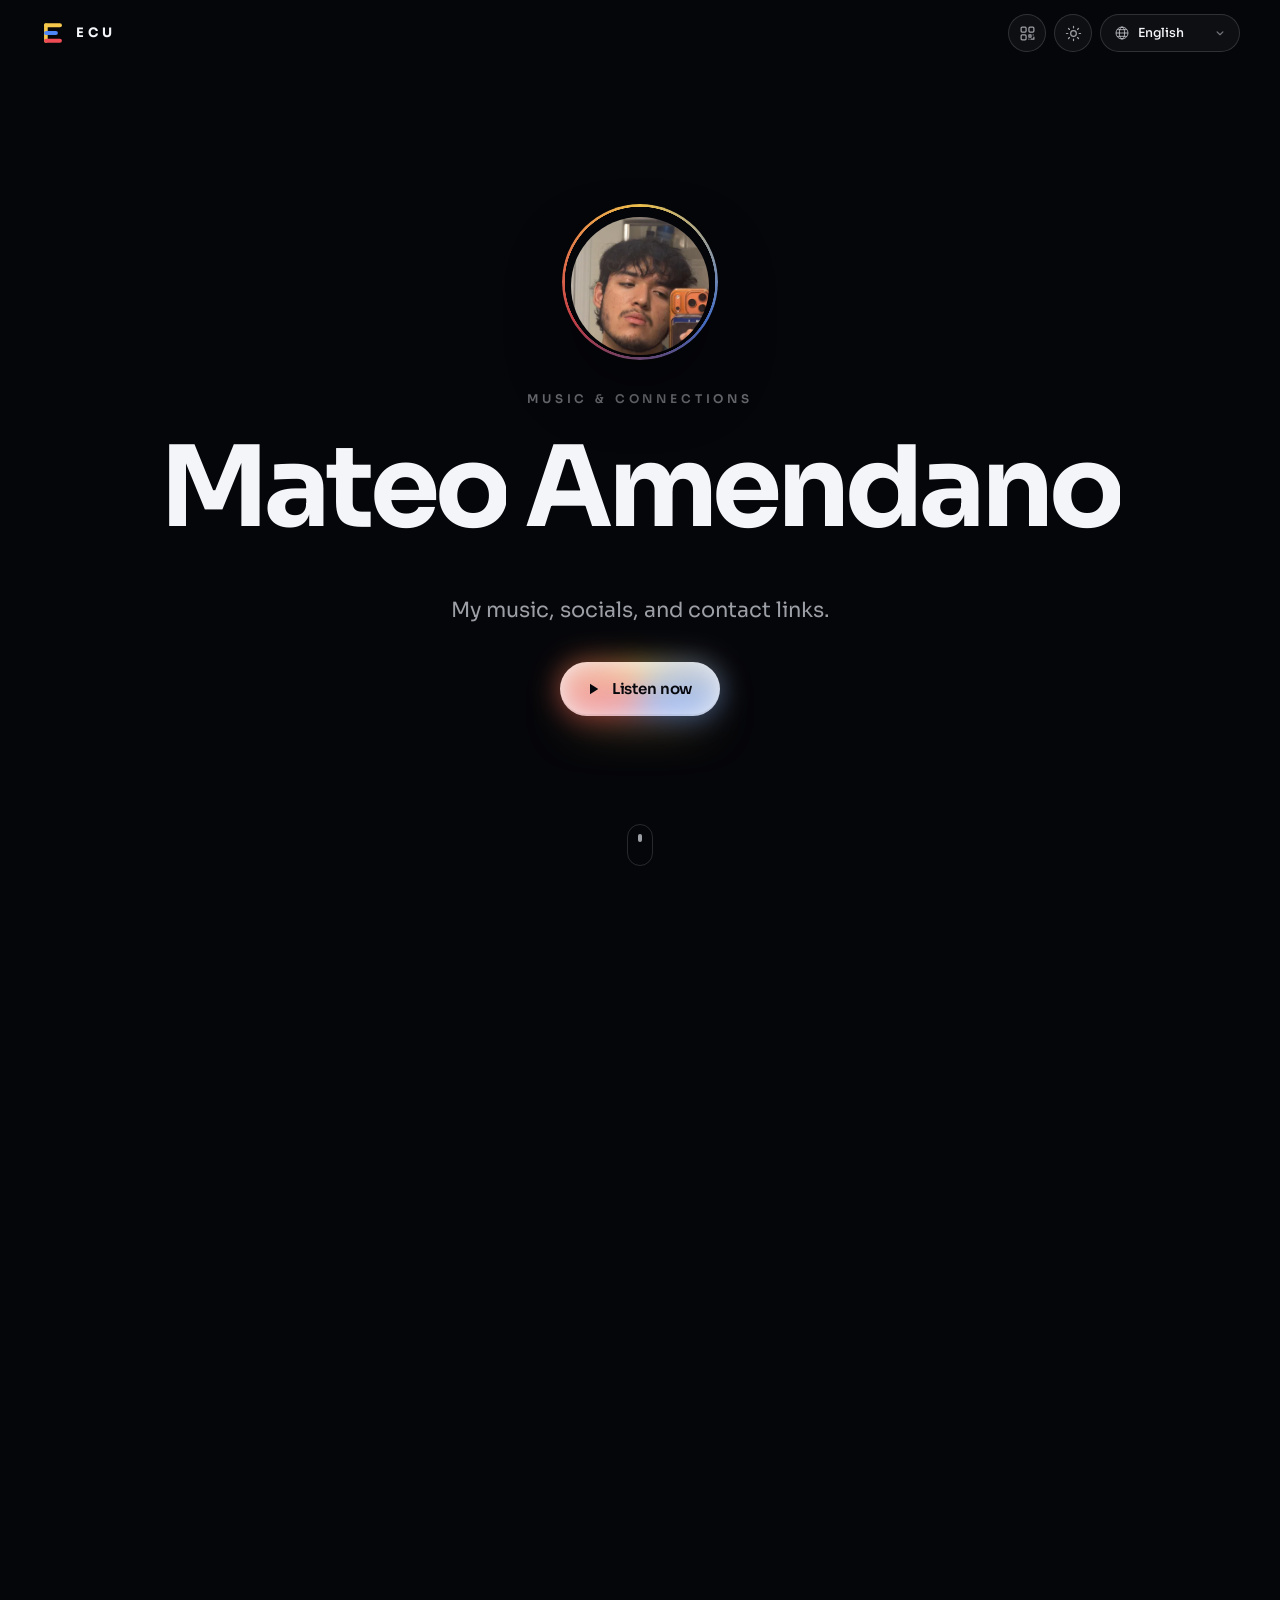
==== commit 554a021c: "Turn on GoatCounter stats, Formspree contact, and the ECULAND Discord link Also bumps the service wo" ====
--- a/index.html
+++ b/index.html
@@ -104,11 +104,12 @@
       <section class="link-section glass featured" data-reveal aria-labelledby="group-0"><h2 id="group-0" class="section-heading" data-i18n="content.group.0">Latest Release</h2><a class="release-link" href="https://youtu.be/T7tnSv8n5vs" target="_blank" rel="noopener noreferrer" data-tilt data-goatcounter-click="release-amor-por-aqui-amor-por-alla" style="--accent:#f5c7d4"><span class="release-art-wrap"><img class="release-art" src="images/covers/amor-por-aqui-amor-por-alla.jpg" alt="" width="180" height="180" loading="lazy"><span class="release-vinyl" aria-hidden="true"></span></span><span class="release-copy"><span class="release-kicker" data-i18n="release.kicker">Latest release</span><span class="release-title">Amor Por Aquí, Amor Por Allá</span><span class="release-cta"><svg class="link-icon" aria-hidden="true" focusable="false" fill="currentColor" viewBox="0 0 24 24" xmlns="http://www.w3.org/2000/svg"><path d="M23.498 6.186a3.016 3.016 0 0 0-2.122-2.136C19.505 3.545 12 3.545 12 3.545s-7.505 0-9.377.505A3.017 3.017 0 0 0 .502 6.186C0 8.07 0 12 0 12s0 3.93.502 5.814a3.016 3.016 0 0 0 2.122 2.136c1.871.505 9.376.505 9.376.505s7.505 0 9.377-.505a3.015 3.015 0 0 0 2.122-2.136C24 15.93 24 12 24 12s0-3.93-.502-5.814zM9.545 15.568V8.432L15.818 12l-6.273 3.568z"/></svg><span data-i18n="release.cta">Watch the lyric video</span><svg class="link-arrow" viewBox="0 0 24 24" fill="none" stroke="currentColor" stroke-width="1.8" stroke-linecap="round" stroke-linejoin="round" aria-hidden="true"><path d="M7 17 17 7M7 7h10v10"/></svg></span></span><span class="shine" aria-hidden="true"></span><span class="sr-only" data-i18n="link.newTab">Opens in a new tab</span></a></section>
       <section class="link-section glass streaming" data-reveal aria-labelledby="group-1"><h2 id="group-1" class="section-heading" data-i18n="content.group.1">Streaming Platforms</h2><div class="link-list"><a class="link-button" href="https://open.spotify.com/artist/2KleWEK9fdpVfBsxdUkGIt" target="_blank" rel="noopener noreferrer" data-magic data-goatcounter-click="link-spotify" style="--brand:#1ed760"><span class="link-glyph"><svg class="link-icon" aria-hidden="true" focusable="false" fill="currentColor" viewBox="0 0 24 24" xmlns="http://www.w3.org/2000/svg"><path d="M12 0C5.4 0 0 5.4 0 12s5.4 12 12 12 12-5.4 12-12S18.66 0 12 0zm5.521 17.34c-.24.359-.66.48-1.021.24-2.82-1.74-6.36-2.101-10.561-1.141-.418.122-.779-.179-.899-.539-.12-.421.18-.78.54-.9 4.56-1.021 8.52-.6 11.64 1.32.42.18.479.659.301 1.02zm1.44-3.3c-.301.42-.841.6-1.262.3-3.239-1.98-8.159-2.58-11.939-1.38-.479.12-1.02-.12-1.14-.6-.12-.48.12-1.021.6-1.141C9.6 9.9 15 10.561 18.72 12.84c.361.181.54.78.241 1.2zm.12-3.36C15.24 8.4 8.82 8.16 5.16 9.301c-.6.179-1.2-.181-1.38-.721-.18-.601.18-1.2.72-1.381 4.26-1.26 11.28-1.02 15.721 1.621.539.3.719 1.02.419 1.56-.299.421-1.02.599-1.559.3z"/></svg></span><span class="link-label">Spotify</span><svg class="link-arrow" viewBox="0 0 24 24" fill="none" stroke="currentColor" stroke-width="1.8" stroke-linecap="round" stroke-linejoin="round" aria-hidden="true"><path d="M7 17 17 7M7 7h10v10"/></svg><span class="shine" aria-hidden="true"></span><span class="sr-only" data-i18n="link.newTab">Opens in a new tab</span></a><a class="link-button" href="https://music.apple.com/us/artist/mateo-amendano/1572815738" target="_blank" rel="noopener noreferrer" data-magic data-goatcounter-click="link-apple-music" style="--brand:#fa2d48"><span class="link-glyph"><svg class="link-icon" aria-hidden="true" focusable="false" fill="currentColor" viewBox="0 0 24 24" xmlns="http://www.w3.org/2000/svg"><path d="M23.994 6.124a9.23 9.23 0 00-.24-2.19c-.317-1.31-1.062-2.31-2.18-3.043a5.022 5.022 0 00-1.877-.726 10.496 10.496 0 00-1.564-.15c-.04-.003-.083-.01-.124-.013H5.986c-.152.01-.303.017-.455.026-.747.043-1.49.123-2.193.4-1.336.53-2.3 1.452-2.865 2.78-.192.448-.292.925-.363 1.408-.056.392-.088.785-.1 1.18 0 .032-.007.062-.01.093v12.223c.01.14.017.283.027.424.05.815.154 1.624.497 2.373.65 1.42 1.738 2.353 3.234 2.801.42.127.856.187 1.293.228.555.053 1.11.06 1.667.06h11.03a12.5 12.5 0 001.57-.1c.822-.106 1.596-.35 2.295-.81a5.046 5.046 0 001.88-2.207c.186-.42.293-.87.37-1.324.113-.675.138-1.358.137-2.04-.002-3.8 0-7.595-.003-11.393zm-6.423 3.99v5.712c0 .417-.058.827-.244 1.206-.29.59-.76.962-1.388 1.14-.35.1-.706.157-1.07.173-.95.045-1.773-.6-1.943-1.536a1.88 1.88 0 011.038-2.022c.323-.16.67-.25 1.018-.324.378-.082.758-.153 1.134-.24.274-.063.457-.23.51-.516a.904.904 0 00.02-.193c0-1.815 0-3.63-.002-5.443a.725.725 0 00-.026-.185c-.04-.15-.15-.243-.304-.234-.16.01-.318.035-.475.066-.76.15-1.52.303-2.28.456l-2.325.47-1.374.278c-.016.003-.032.01-.048.013-.277.077-.377.203-.39.49-.002.042 0 .086 0 .13-.002 2.602 0 5.204-.003 7.805 0 .42-.047.836-.215 1.227-.278.64-.77 1.04-1.434 1.233-.35.1-.71.16-1.075.172-.96.036-1.755-.6-1.92-1.544-.14-.812.23-1.685 1.154-2.075.357-.15.73-.232 1.108-.31.287-.06.575-.116.86-.177.383-.083.583-.323.6-.714v-.15c0-2.96 0-5.922.002-8.882 0-.123.013-.25.042-.37.07-.285.273-.448.546-.518.255-.066.515-.112.774-.165.733-.15 1.466-.296 2.2-.444l2.27-.46c.67-.134 1.34-.27 2.01-.403.22-.043.442-.088.663-.106.31-.025.523.17.554.482.008.073.012.148.012.223.002 1.91.002 3.822 0 5.732z"/></svg></span><span class="link-label">Apple Music</span><svg class="link-arrow" viewBox="0 0 24 24" fill="none" stroke="currentColor" stroke-width="1.8" stroke-linecap="round" stroke-linejoin="round" aria-hidden="true"><path d="M7 17 17 7M7 7h10v10"/></svg><span class="shine" aria-hidden="true"></span><span class="sr-only" data-i18n="link.newTab">Opens in a new tab</span></a></div></section>
       <section class="link-section glass socials" data-reveal aria-labelledby="group-2"><h2 id="group-2" class="section-heading" data-i18n="content.group.2">Socials</h2><div class="link-list"><a class="link-button" href="https://instagram.com/mateoamendano" target="_blank" rel="noopener noreferrer" data-magic data-goatcounter-click="link-instagram" style="--brand:#e1306c"><span class="link-glyph"><svg class="link-icon" aria-hidden="true" focusable="false" fill="currentColor" viewBox="0 0 24 24" xmlns="http://www.w3.org/2000/svg"><path d="M7.0301.084c-1.2768.0602-2.1487.264-2.911.5634-.7888.3075-1.4575.72-2.1228 1.3877-.6652.6677-1.075 1.3368-1.3802 2.127-.2954.7638-.4956 1.6365-.552 2.914-.0564 1.2775-.0689 1.6882-.0626 4.947.0062 3.2586.0206 3.6671.0825 4.9473.061 1.2765.264 2.1482.5635 2.9107.308.7889.72 1.4573 1.388 2.1228.6679.6655 1.3365 1.0743 2.1285 1.38.7632.295 1.6361.4961 2.9134.552 1.2773.056 1.6884.069 4.9462.0627 3.2578-.0062 3.668-.0207 4.9478-.0814 1.28-.0607 2.147-.2652 2.9098-.5633.7889-.3086 1.4578-.72 2.1228-1.3881.665-.6682 1.0745-1.3378 1.3795-2.1284.2957-.7632.4966-1.636.552-2.9124.056-1.2809.0692-1.6898.063-4.948-.0063-3.2583-.021-3.6668-.0817-4.9465-.0607-1.2797-.264-2.1487-.5633-2.9117-.3084-.7889-.72-1.4568-1.3876-2.1228C21.2982 1.33 20.628.9208 19.8378.6165 19.074.321 18.2017.1197 16.9244.0645 15.6471.0093 15.236-.005 11.977.0014 8.718.0076 8.31.0215 7.0301.0839m.1402 21.6932c-1.17-.0509-1.8053-.2453-2.2287-.408-.5606-.216-.96-.4771-1.3819-.895-.422-.4178-.6811-.8186-.9-1.378-.1644-.4234-.3624-1.058-.4171-2.228-.0595-1.2645-.072-1.6442-.079-4.848-.007-3.2037.0053-3.583.0607-4.848.05-1.169.2456-1.805.408-2.2282.216-.5613.4762-.96.895-1.3816.4188-.4217.8184-.6814 1.3783-.9003.423-.1651 1.0575-.3614 2.227-.4171 1.2655-.06 1.6447-.072 4.848-.079 3.2033-.007 3.5835.005 4.8495.0608 1.169.0508 1.8053.2445 2.228.408.5608.216.96.4754 1.3816.895.4217.4194.6816.8176.9005 1.3787.1653.4217.3617 1.056.4169 2.2263.0602 1.2655.0739 1.645.0796 4.848.0058 3.203-.0055 3.5834-.061 4.848-.051 1.17-.245 1.8055-.408 2.2294-.216.5604-.4763.96-.8954 1.3814-.419.4215-.8181.6811-1.3783.9-.4224.1649-1.0577.3617-2.2262.4174-1.2656.0595-1.6448.072-4.8493.079-3.2045.007-3.5825-.006-4.848-.0608M16.953 5.5864A1.44 1.44 0 1 0 18.39 4.144a1.44 1.44 0 0 0-1.437 1.4424M5.8385 12.012c.0067 3.4032 2.7706 6.1557 6.173 6.1493 3.4026-.0065 6.157-2.7701 6.1506-6.1733-.0065-3.4032-2.771-6.1565-6.174-6.1498-3.403.0067-6.156 2.771-6.1496 6.1738M8 12.0077a4 4 0 1 1 4.008 3.9921A3.9996 3.9996 0 0 1 8 12.0077"/></svg></span><span class="link-label">Instagram</span><svg class="link-arrow" viewBox="0 0 24 24" fill="none" stroke="currentColor" stroke-width="1.8" stroke-linecap="round" stroke-linejoin="round" aria-hidden="true"><path d="M7 17 17 7M7 7h10v10"/></svg><span class="shine" aria-hidden="true"></span><span class="sr-only" data-i18n="link.newTab">Opens in a new tab</span></a><a class="link-button" href="https://tiktok.com/@mateoamendano" target="_blank" rel="noopener noreferrer" data-magic data-goatcounter-click="link-tiktok" style="--brand:#25f4ee"><span class="link-glyph"><svg class="link-icon" aria-hidden="true" focusable="false" fill="currentColor" viewBox="0 0 24 24" xmlns="http://www.w3.org/2000/svg"><path d="M12.525.02c1.31-.02 2.61-.01 3.91-.02.08 1.53.63 3.09 1.75 4.17 1.12 1.11 2.7 1.62 4.24 1.79v4.03c-1.44-.05-2.89-.35-4.2-.97-.57-.26-1.1-.59-1.62-.93-.01 2.92.01 5.84-.02 8.75-.08 1.4-.54 2.79-1.35 3.94-1.31 1.92-3.58 3.17-5.91 3.21-1.43.08-2.86-.31-4.08-1.03-2.02-1.19-3.44-3.37-3.65-5.71-.02-.5-.03-1-.01-1.49.18-1.9 1.12-3.72 2.58-4.96 1.66-1.44 3.98-2.13 6.15-1.72.02 1.48-.04 2.96-.04 4.44-.99-.32-2.15-.23-3.02.37-.63.41-1.11 1.04-1.36 1.75-.21.51-.15 1.07-.14 1.61.24 1.64 1.82 3.02 3.5 2.87 1.12-.01 2.19-.66 2.77-1.61.19-.33.4-.67.41-1.06.1-1.79.06-3.57.07-5.36.01-4.03-.01-8.05.02-12.07z"/></svg></span><span class="link-label">TikTok</span><svg class="link-arrow" viewBox="0 0 24 24" fill="none" stroke="currentColor" stroke-width="1.8" stroke-linecap="round" stroke-linejoin="round" aria-hidden="true"><path d="M7 17 17 7M7 7h10v10"/></svg><span class="shine" aria-hidden="true"></span><span class="sr-only" data-i18n="link.newTab">Opens in a new tab</span></a><a class="link-button" href="https://www.youtube.com/@mateoamendano" target="_blank" rel="noopener noreferrer" data-magic data-goatcounter-click="link-youtube" style="--brand:#ff2a3d"><span class="link-glyph"><svg class="link-icon" aria-hidden="true" focusable="false" fill="currentColor" viewBox="0 0 24 24" xmlns="http://www.w3.org/2000/svg"><path d="M23.498 6.186a3.016 3.016 0 0 0-2.122-2.136C19.505 3.545 12 3.545 12 3.545s-7.505 0-9.377.505A3.017 3.017 0 0 0 .502 6.186C0 8.07 0 12 0 12s0 3.93.502 5.814a3.016 3.016 0 0 0 2.122 2.136c1.871.505 9.376.505 9.376.505s7.505 0 9.377-.505a3.015 3.015 0 0 0 2.122-2.136C24 15.93 24 12 24 12s0-3.93-.502-5.814zM9.545 15.568V8.432L15.818 12l-6.273 3.568z"/></svg></span><span class="link-label">YouTube</span><svg class="link-arrow" viewBox="0 0 24 24" fill="none" stroke="currentColor" stroke-width="1.8" stroke-linecap="round" stroke-linejoin="round" aria-hidden="true"><path d="M7 17 17 7M7 7h10v10"/></svg><span class="shine" aria-hidden="true"></span><span class="sr-only" data-i18n="link.newTab">Opens in a new tab</span></a><a class="link-button" href="https://x.com/mateoamendano" target="_blank" rel="noopener noreferrer" data-magic data-goatcounter-click="link-twitter-x" style="--brand:#e7e9ea"><span class="link-glyph"><svg class="link-icon" aria-hidden="true" focusable="false" fill="currentColor" viewBox="0 0 24 24" xmlns="http://www.w3.org/2000/svg"><path d="M14.234 10.162 22.977 0h-2.072l-7.591 8.824L7.251 0H.258l9.168 13.343L.258 24H2.33l8.016-9.318L16.749 24h6.993zm-2.837 3.299-.929-1.329L3.076 1.56h3.182l5.965 8.532.929 1.329 7.754 11.09h-3.182z"/></svg></span><span class="link-label">Twitter/X</span><svg class="link-arrow" viewBox="0 0 24 24" fill="none" stroke="currentColor" stroke-width="1.8" stroke-linecap="round" stroke-linejoin="round" aria-hidden="true"><path d="M7 17 17 7M7 7h10v10"/></svg><span class="shine" aria-hidden="true"></span><span class="sr-only" data-i18n="link.newTab">Opens in a new tab</span></a></div></section>
-      <section class="link-section glass more" data-reveal aria-labelledby="group-3"><h2 id="group-3" class="section-heading" data-i18n="content.group.3">More from ECU</h2><div class="link-list"><a class="link-button" href="https://github.com/ecupe" target="_blank" rel="noopener noreferrer" data-magic data-goatcounter-click="link-github" style="--brand:#e7e9ea"><span class="link-glyph"><svg class="link-icon" aria-hidden="true" focusable="false" fill="currentColor" viewBox="0 0 24 24" xmlns="http://www.w3.org/2000/svg"><path d="M12 .297c-6.63 0-12 5.373-12 12 0 5.303 3.438 9.8 8.205 11.385.6.113.82-.258.82-.577 0-.285-.01-1.04-.015-2.04-3.338.724-4.042-1.61-4.042-1.61C4.422 18.07 3.633 17.7 3.633 17.7c-1.087-.744.084-.729.084-.729 1.205.084 1.838 1.236 1.838 1.236 1.07 1.835 2.809 1.305 3.495.998.108-.776.417-1.305.76-1.605-2.665-.3-5.466-1.332-5.466-5.93 0-1.31.465-2.38 1.235-3.22-.135-.303-.54-1.523.105-3.176 0 0 1.005-.322 3.3 1.23.96-.267 1.98-.399 3-.405 1.02.006 2.04.138 3 .405 2.28-1.552 3.285-1.23 3.285-1.23.645 1.653.24 2.873.12 3.176.765.84 1.23 1.91 1.23 3.22 0 4.61-2.805 5.625-5.475 5.92.42.36.81 1.096.81 2.22 0 1.606-.015 2.896-.015 3.286 0 .315.21.69.825.57C20.565 22.092 24 17.592 24 12.297c0-6.627-5.373-12-12-12"/></svg></span><span class="link-label">GitHub</span><svg class="link-arrow" viewBox="0 0 24 24" fill="none" stroke="currentColor" stroke-width="1.8" stroke-linecap="round" stroke-linejoin="round" aria-hidden="true"><path d="M7 17 17 7M7 7h10v10"/></svg><span class="shine" aria-hidden="true"></span><span class="sr-only" data-i18n="link.newTab">Opens in a new tab</span></a><a class="link-button" href="https://steamcommunity.com/profiles/76561198855642672" target="_blank" rel="noopener noreferrer" data-magic data-goatcounter-click="link-steam" style="--brand:#66c0f4"><span class="link-glyph"><svg class="link-icon" aria-hidden="true" focusable="false" fill="currentColor" viewBox="0 0 24 24" xmlns="http://www.w3.org/2000/svg"><path d="M11.979 0C5.678 0 .511 4.86.022 11.037l6.432 2.658c.545-.371 1.203-.59 1.912-.59.063 0 .125.004.188.006l2.861-4.142V8.91c0-2.495 2.028-4.524 4.524-4.524 2.494 0 4.524 2.031 4.524 4.527s-2.03 4.525-4.524 4.525h-.105l-4.076 2.911c0 .052.004.105.004.159 0 1.875-1.515 3.396-3.39 3.396-1.635 0-3.016-1.173-3.331-2.727L.436 15.27C1.862 20.307 6.486 24 11.979 24c6.627 0 11.999-5.373 11.999-12S18.605 0 11.979 0zM7.54 18.21l-1.473-.61c.262.543.714.999 1.314 1.25 1.297.539 2.793-.076 3.332-1.375.263-.63.264-1.319.005-1.949s-.75-1.121-1.377-1.383c-.624-.26-1.29-.249-1.878-.03l1.523.63c.956.4 1.409 1.5 1.009 2.455-.397.957-1.497 1.41-2.454 1.012H7.54zm11.415-9.303c0-1.662-1.353-3.015-3.015-3.015-1.665 0-3.015 1.353-3.015 3.015 0 1.665 1.35 3.015 3.015 3.015 1.663 0 3.015-1.35 3.015-3.015zm-5.273-.005c0-1.252 1.013-2.266 2.265-2.266 1.249 0 2.266 1.014 2.266 2.266 0 1.251-1.017 2.265-2.266 2.265-1.253 0-2.265-1.014-2.265-2.265z"/></svg></span><span class="link-label">Steam</span><svg class="link-arrow" viewBox="0 0 24 24" fill="none" stroke="currentColor" stroke-width="1.8" stroke-linecap="round" stroke-linejoin="round" aria-hidden="true"><path d="M7 17 17 7M7 7h10v10"/></svg><span class="shine" aria-hidden="true"></span><span class="sr-only" data-i18n="link.newTab">Opens in a new tab</span></a></div></section>
+      <section class="link-section glass more" data-reveal aria-labelledby="group-3"><h2 id="group-3" class="section-heading" data-i18n="content.group.3">More from ECU</h2><div class="link-list"><a class="link-button" href="https://github.com/ecupe" target="_blank" rel="noopener noreferrer" data-magic data-goatcounter-click="link-github" style="--brand:#e7e9ea"><span class="link-glyph"><svg class="link-icon" aria-hidden="true" focusable="false" fill="currentColor" viewBox="0 0 24 24" xmlns="http://www.w3.org/2000/svg"><path d="M12 .297c-6.63 0-12 5.373-12 12 0 5.303 3.438 9.8 8.205 11.385.6.113.82-.258.82-.577 0-.285-.01-1.04-.015-2.04-3.338.724-4.042-1.61-4.042-1.61C4.422 18.07 3.633 17.7 3.633 17.7c-1.087-.744.084-.729.084-.729 1.205.084 1.838 1.236 1.838 1.236 1.07 1.835 2.809 1.305 3.495.998.108-.776.417-1.305.76-1.605-2.665-.3-5.466-1.332-5.466-5.93 0-1.31.465-2.38 1.235-3.22-.135-.303-.54-1.523.105-3.176 0 0 1.005-.322 3.3 1.23.96-.267 1.98-.399 3-.405 1.02.006 2.04.138 3 .405 2.28-1.552 3.285-1.23 3.285-1.23.645 1.653.24 2.873.12 3.176.765.84 1.23 1.91 1.23 3.22 0 4.61-2.805 5.625-5.475 5.92.42.36.81 1.096.81 2.22 0 1.606-.015 2.896-.015 3.286 0 .315.21.69.825.57C20.565 22.092 24 17.592 24 12.297c0-6.627-5.373-12-12-12"/></svg></span><span class="link-label">GitHub</span><svg class="link-arrow" viewBox="0 0 24 24" fill="none" stroke="currentColor" stroke-width="1.8" stroke-linecap="round" stroke-linejoin="round" aria-hidden="true"><path d="M7 17 17 7M7 7h10v10"/></svg><span class="shine" aria-hidden="true"></span><span class="sr-only" data-i18n="link.newTab">Opens in a new tab</span></a><a class="link-button" href="https://steamcommunity.com/profiles/76561198855642672" target="_blank" rel="noopener noreferrer" data-magic data-goatcounter-click="link-steam" style="--brand:#66c0f4"><span class="link-glyph"><svg class="link-icon" aria-hidden="true" focusable="false" fill="currentColor" viewBox="0 0 24 24" xmlns="http://www.w3.org/2000/svg"><path d="M11.979 0C5.678 0 .511 4.86.022 11.037l6.432 2.658c.545-.371 1.203-.59 1.912-.59.063 0 .125.004.188.006l2.861-4.142V8.91c0-2.495 2.028-4.524 4.524-4.524 2.494 0 4.524 2.031 4.524 4.527s-2.03 4.525-4.524 4.525h-.105l-4.076 2.911c0 .052.004.105.004.159 0 1.875-1.515 3.396-3.39 3.396-1.635 0-3.016-1.173-3.331-2.727L.436 15.27C1.862 20.307 6.486 24 11.979 24c6.627 0 11.999-5.373 11.999-12S18.605 0 11.979 0zM7.54 18.21l-1.473-.61c.262.543.714.999 1.314 1.25 1.297.539 2.793-.076 3.332-1.375.263-.63.264-1.319.005-1.949s-.75-1.121-1.377-1.383c-.624-.26-1.29-.249-1.878-.03l1.523.63c.956.4 1.409 1.5 1.009 2.455-.397.957-1.497 1.41-2.454 1.012H7.54zm11.415-9.303c0-1.662-1.353-3.015-3.015-3.015-1.665 0-3.015 1.353-3.015 3.015 0 1.665 1.35 3.015 3.015 3.015 1.663 0 3.015-1.35 3.015-3.015zm-5.273-.005c0-1.252 1.013-2.266 2.265-2.266 1.249 0 2.266 1.014 2.266 2.266 0 1.251-1.017 2.265-2.266 2.265-1.253 0-2.265-1.014-2.265-2.265z"/></svg></span><span class="link-label">Steam</span><svg class="link-arrow" viewBox="0 0 24 24" fill="none" stroke="currentColor" stroke-width="1.8" stroke-linecap="round" stroke-linejoin="round" aria-hidden="true"><path d="M7 17 17 7M7 7h10v10"/></svg><span class="shine" aria-hidden="true"></span><span class="sr-only" data-i18n="link.newTab">Opens in a new tab</span></a><a class="link-button" href="https://discord.gg/sNtNUDsuwH" target="_blank" rel="noopener noreferrer" data-magic data-goatcounter-click="link-discord-eculand" style="--brand:#5865f2"><span class="link-glyph"><svg class="link-icon" aria-hidden="true" focusable="false" fill="currentColor" viewBox="0 0 24 24" xmlns="http://www.w3.org/2000/svg"><path d="M20.317 4.3698a19.7913 19.7913 0 00-4.8851-1.5152.0741.0741 0 00-.0785.0371c-.211.3753-.4447.8648-.6083 1.2495-1.8447-.2762-3.68-.2762-5.4868 0-.1636-.3933-.4058-.8742-.6177-1.2495a.077.077 0 00-.0785-.037 19.7363 19.7363 0 00-4.8852 1.515.0699.0699 0 00-.0321.0277C.5334 9.0458-.319 13.5799.0992 18.0578a.0824.0824 0 00.0312.0561c2.0528 1.5076 4.0413 2.4228 5.9929 3.0294a.0777.0777 0 00.0842-.0276c.4616-.6304.8731-1.2952 1.226-1.9942a.076.076 0 00-.0416-.1057c-.6528-.2476-1.2743-.5495-1.8722-.8923a.077.077 0 01-.0076-.1277c.1258-.0943.2517-.1923.3718-.2914a.0743.0743 0 01.0776-.0105c3.9278 1.7933 8.18 1.7933 12.0614 0a.0739.0739 0 01.0785.0095c.1202.099.246.1981.3728.2924a.077.077 0 01-.0066.1276 12.2986 12.2986 0 01-1.873.8914.0766.0766 0 00-.0407.1067c.3604.698.7719 1.3628 1.225 1.9932a.076.076 0 00.0842.0286c1.961-.6067 3.9495-1.5219 6.0023-3.0294a.077.077 0 00.0313-.0552c.5004-5.177-.8382-9.6739-3.5485-13.6604a.061.061 0 00-.0312-.0286zM8.02 15.3312c-1.1825 0-2.1569-1.0857-2.1569-2.419 0-1.3332.9555-2.4189 2.157-2.4189 1.2108 0 2.1757 1.0952 2.1568 2.419 0 1.3332-.9555 2.4189-2.1569 2.4189zm7.9748 0c-1.1825 0-2.1569-1.0857-2.1569-2.419 0-1.3332.9554-2.4189 2.1569-2.4189 1.2108 0 2.1757 1.0952 2.1568 2.419 0 1.3332-.946 2.4189-2.1568 2.4189Z"/></svg></span><span class="link-label">Discord · ECULAND</span><svg class="link-arrow" viewBox="0 0 24 24" fill="none" stroke="currentColor" stroke-width="1.8" stroke-linecap="round" stroke-linejoin="round" aria-hidden="true"><path d="M7 17 17 7M7 7h10v10"/></svg><span class="shine" aria-hidden="true"></span><span class="sr-only" data-i18n="link.newTab">Opens in a new tab</span></a></div></section>
       <section class="link-section glass discography" data-reveal aria-labelledby="discography-heading">
         <h2 id="discography-heading" class="section-heading" data-i18n="music.heading">Discography</h2>
         <div id="discography" class="track-grid"></div>
       </section>
+      <section class="link-section glass contact" data-reveal aria-labelledby="contact-heading"><h2 id="contact-heading" class="section-heading" data-i18n="contact.heading">Contact &amp; booking</h2><p class="contact-intro" data-i18n="contact.intro">Collabs, shows, or just to say hi. I read everything.</p><form id="contact-form" class="contact-form" action="https://formspree.io/f/xyeekkyn" method="POST"><label class="field"><span data-i18n="contact.name">Name</span><input name="name" type="text" required maxlength="120" autocomplete="name"></label><label class="field"><span data-i18n="contact.email">Email</span><input name="email" type="email" required maxlength="120" autocomplete="email"></label><label class="field"><span data-i18n="contact.message">Message</span><textarea name="message" rows="4" required maxlength="2000"></textarea></label><input type="text" name="_gotcha" class="sr-only" tabindex="-1" autocomplete="off" aria-hidden="true"><div class="contact-row"><button class="cta cta-small" type="submit" data-goatcounter-click="contact-send"><span data-i18n="contact.send">Send message</span></button><p id="contact-status" class="contact-status" role="status" aria-live="polite"></p></div></form></section>
     </div>
 
     <footer class="site-footer-wrap" data-reveal>
@@ -221,6 +222,6 @@
   <script src="assets/js/player.js" defer></script>
   <script src="assets/js/motion.js" defer></script>
   <script src="assets/js/features.js" defer></script>
-  
+  <script data-goatcounter="https://mateoamendano.goatcounter.com/count" async src="https://gc.zgo.at/count.js"></script>
 </body>
 </html>
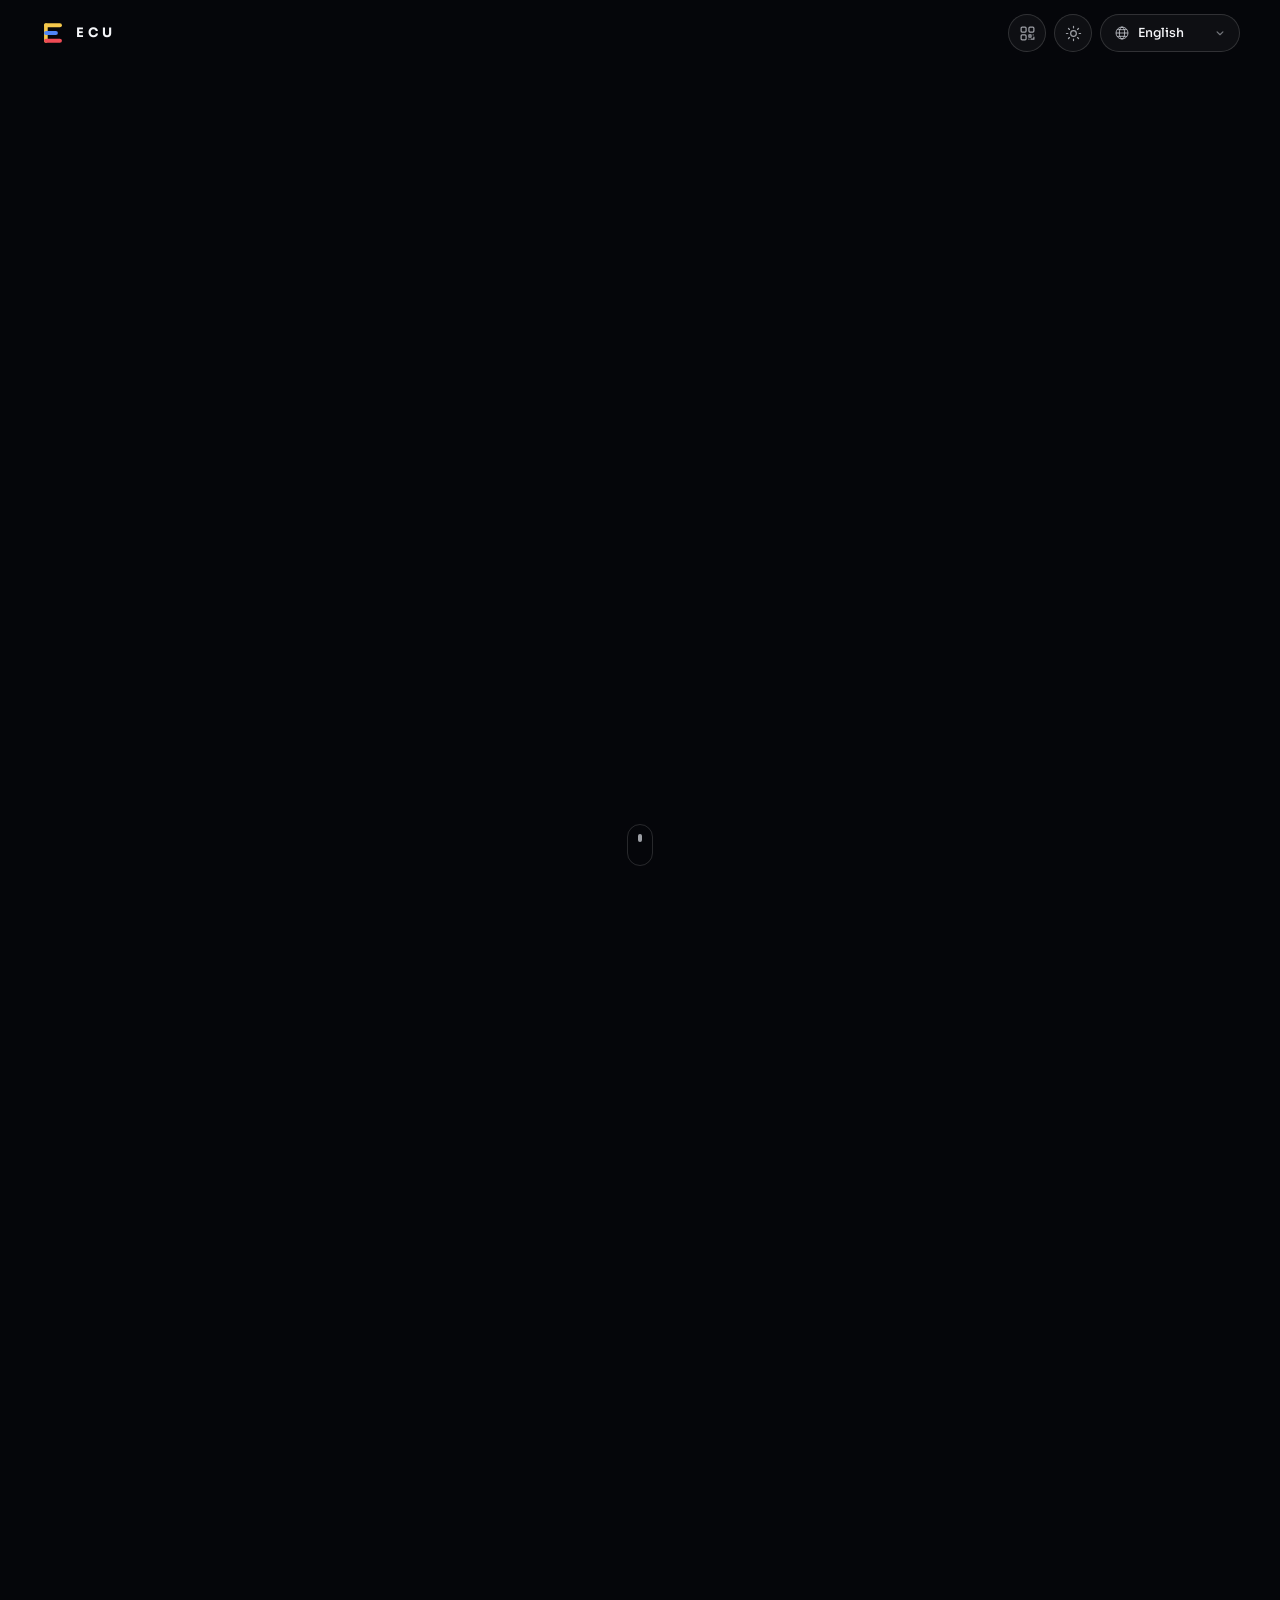
==== commit f6f8e1cb: "Cut hover and scroll jank, shrink the page, and polish the hero Measured with 4x CPU throttling: hov" ====
--- a/index.html
+++ b/index.html
@@ -24,6 +24,11 @@
     document.documentElement.classList.add("js");
     // Apply the saved theme before first paint so light mode never flashes dark.
     try { if (localStorage.getItem("ecu-theme") === "light") document.documentElement.dataset.theme = "light"; } catch (_) {}
+    // Lite mode: drop ambient motion on low-end devices or when Data Saver is on.
+    var conn = navigator.connection || {};
+    if ((navigator.deviceMemory && navigator.deviceMemory <= 2) || (navigator.hardwareConcurrency && navigator.hardwareConcurrency <= 2) || conn.saveData) {
+      document.documentElement.classList.add("lite");
+    }
   </script>
 </head>
 <body>
@@ -42,7 +47,6 @@
     <div class="aurora aurora-blue"></div>
     <div class="aurora aurora-red"></div>
     <div class="grid-lines"></div>
-    <div class="spotlight"></div>
     <div class="grain"></div>
   </div>
   <canvas id="sparks" class="sparks" aria-hidden="true"></canvas>
@@ -77,6 +81,7 @@
   <main id="top" class="site-shell">
     <header class="hero">
       <div class="avatar" data-reveal>
+        <span class="avatar-glow" aria-hidden="true"></span>
         <span class="avatar-ring" aria-hidden="true"></span>
         <picture>
           <source srcset="images/profile-320.webp 1x, images/profile-640.webp 2x" type="image/webp">
@@ -216,7 +221,7 @@
 
   <div id="toast" class="toast" role="status" aria-live="polite"></div>
 
-  <script id="track-data" type="application/json">{"name": "Mateo Amendano", "site": "https://ecupe.github.io/ecu-links/", "tracks": [{"title": "Amor Por Aquí, Amor Por Allá", "src": "audio/amor-por-aqui-amor-por-alla.mp3", "cover": "images/covers/amor-por-aqui-amor-por-alla.jpg", "accent": "#f5c7d4", "duration": 183.170612, "artist": "Mateo Amendano", "slug": "amor-por-aqui-amor-por-alla", "share": "https://ecupe.github.io/ecu-links/s/amor-por-aqui-amor-por-alla/"}, {"title": "My Life", "src": "audio/my-life.mp3", "cover": "images/covers/my-life.jpg", "accent": "#ffd2a3", "duration": 174.733061, "artist": "Mateo Amendano", "slug": "my-life", "share": "https://ecupe.github.io/ecu-links/s/my-life/"}, {"title": "Millones Más", "src": "audio/millones-mas.mp3", "cover": "images/covers/millones-mas.jpg", "accent": "#f7d58d", "duration": 180.062041, "artist": "Mateo Amendano", "slug": "millones-mas", "share": "https://ecupe.github.io/ecu-links/s/millones-mas/"}, {"title": "Entre La Multitud", "src": "audio/entre-la-multitud.mp3", "cover": "images/covers/entre-la-multitud.png", "accent": "#d8b5ff", "duration": 185.49551, "artist": "Mateo Amendano", "slug": "entre-la-multitud", "share": "https://ecupe.github.io/ecu-links/s/entre-la-multitud/"}]}</script>
+  <script id="track-data" type="application/json">{"name": "Mateo Amendano", "site": "https://ecupe.github.io/ecu-links/", "tracks": [{"title": "Amor Por Aquí, Amor Por Allá", "src": "audio/amor-por-aqui-amor-por-alla.mp3", "cover": "images/covers/amor-por-aqui-amor-por-alla.jpg", "accent": "#f5c7d4", "duration": 183.170612, "artist": "Mateo Amendano", "slug": "amor-por-aqui-amor-por-alla", "share": "https://ecupe.github.io/ecu-links/s/amor-por-aqui-amor-por-alla/"}, {"title": "My Life", "src": "audio/my-life.mp3", "cover": "images/covers/my-life.jpg", "accent": "#ffd2a3", "duration": 174.733061, "artist": "Mateo Amendano", "slug": "my-life", "share": "https://ecupe.github.io/ecu-links/s/my-life/"}, {"title": "Millones Más", "src": "audio/millones-mas.mp3", "cover": "images/covers/millones-mas.jpg", "accent": "#f7d58d", "duration": 180.062041, "artist": "Mateo Amendano", "slug": "millones-mas", "share": "https://ecupe.github.io/ecu-links/s/millones-mas/"}, {"title": "Entre La Multitud", "src": "audio/entre-la-multitud.mp3", "cover": "images/covers/entre-la-multitud-600.jpg", "accent": "#d8b5ff", "duration": 185.49551, "artist": "Mateo Amendano", "slug": "entre-la-multitud", "share": "https://ecupe.github.io/ecu-links/s/entre-la-multitud/"}]}</script>
   <script id="i18n-data" type="application/json">{"name": "Mateo Amendano", "defaultLanguage": "en", "locales": {"en": {"name": "English", "dir": "ltr", "messages": {"meta.title": "{name} | Music & Links", "meta.description": "{name} — music, socials, and contact links.", "site.eyebrow": "Music & connections", "content.tagline": "My music, socials, and contact links.", "hero.listen": "Listen now", "content.group.0": "Latest Release", "content.group.1": "Streaming Platforms", "content.group.2": "Socials", "music.heading": "Discography", "site.footer": "{name} · Music & links", "release.kicker": "Latest release", "release.cta": "Watch the lyric video", "link.newTab": "Opens in a new tab", "language.label": "Language", "language.changed": "Site language changed to {language}.", "player.heading": "Music player", "player.play": "Play music", "player.pause": "Pause music", "player.ready": "Ready to play", "player.playing": "Now playing", "player.previous": "Previous song", "player.next": "Next song", "player.position": "Song position", "player.volume": "Music volume", "player.mute": "Mute music", "player.unmute": "Unmute music", "player.openQueue": "Open playlist", "player.closeQueue": "Close playlist", "player.queueHeading": "Your next listen", "player.playTrack": "Play {title}", "player.time": "{current} of {total}", "player.startPrompt": "Press Play to start the music.", "player.loadError": "This song could not load. Try another track.", "player.comingSoon": "Coming soon", "player.empty": "Music will be available here soon.", "player.songCount.zero": "{count} songs", "player.songCount.one": "{count} song", "player.songCount.two": "{count} songs", "player.songCount.few": "{count} songs", "player.songCount.many": "{count} songs", "player.songCount.other": "{count} songs", "content.group.3": "More from ECU", "upcoming.kicker": "Coming soon", "upcoming.days": "days", "upcoming.hours": "hours", "upcoming.minutes": "min", "upcoming.seconds": "sec", "upcoming.presave": "Pre-save", "upcoming.out": "Out now", "upcoming.listen": "Listen now", "share.song": "Share {title}", "share.player": "Share this song", "share.copied": "Link copied", "share.loaded": "{title} is ready. Press play to listen.", "viz.open": "Open full-screen visualizer", "viz.close": "Close visualizer", "qr.open": "Show QR code", "qr.heading": "Scan to open my page", "qr.copy": "Copy link", "qr.download": "Download QR", "qr.close": "Close", "theme.light": "Switch to light mode", "theme.dark": "Switch to dark mode", "contact.heading": "Contact & booking", "contact.intro": "Collabs, shows, or just to say hi. I read everything.", "contact.name": "Name", "contact.email": "Email", "contact.message": "Message", "contact.send": "Send message", "contact.sending": "Sending…", "contact.sent": "Thanks! Your message is on its way.", "contact.error": "It couldn't be sent. Please try again.", "app.install": "Install app"}}, "es": {"name": "Español", "dir": "ltr", "messages": {"meta.title": "{name} | Música y enlaces", "meta.description": "{name} — música, redes sociales y enlaces de contacto.", "site.eyebrow": "Música y conexiones", "content.tagline": "Mi música, mis redes sociales y enlaces de contacto.", "hero.listen": "Escuchar ahora", "content.group.0": "Último lanzamiento", "content.group.1": "Plataformas de streaming", "content.group.2": "Redes sociales", "music.heading": "Discografía", "site.footer": "{name} · Música y enlaces", "release.kicker": "Último lanzamiento", "release.cta": "Ver el video con la letra", "link.newTab": "Se abre en una pestaña nueva", "language.label": "Idioma", "language.changed": "El idioma del sitio cambió a {language}.", "player.heading": "Reproductor de música", "player.play": "Reproducir música", "player.pause": "Pausar música", "player.ready": "Listo para reproducir", "player.playing": "Reproduciendo", "player.previous": "Canción anterior", "player.next": "Siguiente canción", "player.position": "Posición en la canción", "player.volume": "Volumen de la música", "player.mute": "Silenciar música", "player.unmute": "Activar el sonido de la música", "player.openQueue": "Abrir lista de reproducción", "player.closeQueue": "Cerrar lista de reproducción", "player.queueHeading": "Tu próxima canción", "player.playTrack": "Reproducir {title}", "player.time": "{current} de {total}", "player.startPrompt": "Pulsa Reproducir para iniciar la música.", "player.loadError": "No se pudo cargar esta canción. Prueba con otra.", "player.comingSoon": "Próximamente", "player.empty": "Pronto encontrarás música aquí.", "player.songCount.zero": "{count} canciones", "player.songCount.one": "{count} canción", "player.songCount.two": "{count} canciones", "player.songCount.few": "{count} canciones", "player.songCount.many": "{count} canciones", "player.songCount.other": "{count} canciones", "content.group.3": "Más de ECU", "upcoming.kicker": "Próximamente", "upcoming.days": "días", "upcoming.hours": "horas", "upcoming.minutes": "min", "upcoming.seconds": "seg", "upcoming.presave": "Pre-guardar", "upcoming.out": "Ya disponible", "upcoming.listen": "Escuchar ahora", "share.song": "Compartir {title}", "share.player": "Compartir esta canción", "share.copied": "Enlace copiado", "share.loaded": "{title} está lista. Pulsa reproducir para escucharla.", "viz.open": "Abrir visualizador en pantalla completa", "viz.close": "Cerrar visualizador", "qr.open": "Mostrar código QR", "qr.heading": "Escanea para abrir mi página", "qr.copy": "Copiar enlace", "qr.download": "Descargar QR", "qr.close": "Cerrar", "theme.light": "Cambiar a modo claro", "theme.dark": "Cambiar a modo oscuro", "contact.heading": "Contacto y booking", "contact.intro": "Colaboraciones, shows o solo para saludar. Leo todo.", "contact.name": "Nombre", "contact.email": "Correo", "contact.message": "Mensaje", "contact.send": "Enviar mensaje", "contact.sending": "Enviando…", "contact.sent": "¡Gracias! Tu mensaje va en camino.", "contact.error": "No se pudo enviar. Inténtalo de nuevo.", "app.install": "Instalar app"}}, "pt": {"name": "Português", "dir": "ltr", "messages": {"meta.title": "{name} | Música e links", "meta.description": "{name} — música, redes sociais e links de contato.", "site.eyebrow": "Música e conexões", "content.tagline": "Minha música, minhas redes sociais e links de contato.", "hero.listen": "Ouvir agora", "content.group.0": "Último lançamento", "content.group.1": "Plataformas de streaming", "content.group.2": "Redes sociais", "music.heading": "Discografia", "site.footer": "{name} · Música e links", "release.kicker": "Último lançamento", "release.cta": "Assistir ao vídeo com a letra", "link.newTab": "Abre em uma nova aba", "language.label": "Idioma", "language.changed": "O idioma do site mudou para {language}.", "player.heading": "Reprodutor de música", "player.play": "Reproduzir música", "player.pause": "Pausar música", "player.ready": "Pronto para reproduzir", "player.playing": "Tocando agora", "player.previous": "Música anterior", "player.next": "Próxima música", "player.position": "Posição na música", "player.volume": "Volume da música", "player.mute": "Silenciar música", "player.unmute": "Ativar o som da música", "player.openQueue": "Abrir playlist", "player.closeQueue": "Fechar playlist", "player.queueHeading": "Sua próxima música", "player.playTrack": "Reproduzir {title}", "player.time": "{current} de {total}", "player.startPrompt": "Pressione Reproduzir para iniciar a música.", "player.loadError": "Não foi possível carregar esta música. Tente outra.", "player.comingSoon": "Em breve", "player.empty": "Em breve haverá música aqui.", "player.songCount.zero": "{count} músicas", "player.songCount.one": "{count} música", "player.songCount.two": "{count} músicas", "player.songCount.few": "{count} músicas", "player.songCount.many": "{count} músicas", "player.songCount.other": "{count} músicas", "content.group.3": "Mais de ECU", "upcoming.kicker": "Em breve", "upcoming.days": "dias", "upcoming.hours": "horas", "upcoming.minutes": "min", "upcoming.seconds": "seg", "upcoming.presave": "Pré-salvar", "upcoming.out": "Já disponível", "upcoming.listen": "Ouvir agora", "share.song": "Compartilhar {title}", "share.player": "Compartilhar esta música", "share.copied": "Link copiado", "share.loaded": "{title} está pronta. Toque em reproduzir para ouvir.", "viz.open": "Abrir visualizador em tela cheia", "viz.close": "Fechar visualizador", "qr.open": "Mostrar código QR", "qr.heading": "Escaneie para abrir minha página", "qr.copy": "Copiar link", "qr.download": "Baixar QR", "qr.close": "Fechar", "theme.light": "Mudar para o modo claro", "theme.dark": "Mudar para o modo escuro", "contact.heading": "Contato e booking", "contact.intro": "Parcerias, shows ou só para dizer oi. Eu leio tudo.", "contact.name": "Nome", "contact.email": "E-mail", "contact.message": "Mensagem", "contact.send": "Enviar mensagem", "contact.sending": "Enviando…", "contact.sent": "Obrigado! Sua mensagem está a caminho.", "contact.error": "Não foi possível enviar. Tente novamente.", "app.install": "Instalar app"}}, "fr": {"name": "Français", "dir": "ltr", "messages": {"meta.title": "{name} | Musique et liens", "meta.description": "{name} — musique, réseaux sociaux et liens de contact.", "site.eyebrow": "Musique et connexions", "content.tagline": "Ma musique, mes réseaux sociaux et mes liens de contact.", "hero.listen": "Écouter maintenant", "content.group.0": "Dernière sortie", "content.group.1": "Plateformes de streaming", "content.group.2": "Réseaux sociaux", "music.heading": "Discographie", "site.footer": "{name} · Musique et liens", "release.kicker": "Dernière sortie", "release.cta": "Voir la vidéo avec les paroles", "link.newTab": "S’ouvre dans un nouvel onglet", "language.label": "Langue", "language.changed": "La langue du site est maintenant : {language}.", "player.heading": "Lecteur de musique", "player.play": "Lire la musique", "player.pause": "Mettre la musique en pause", "player.ready": "Prêt à écouter", "player.playing": "En cours de lecture", "player.previous": "Morceau précédent", "player.next": "Morceau suivant", "player.position": "Position dans le morceau", "player.volume": "Volume de la musique", "player.mute": "Couper le son", "player.unmute": "Rétablir le son", "player.openQueue": "Ouvrir la playlist", "player.closeQueue": "Fermer la playlist", "player.queueHeading": "Votre prochaine écoute", "player.playTrack": "Lire {title}", "player.time": "{current} sur {total}", "player.startPrompt": "Appuyez sur Lecture pour lancer la musique.", "player.loadError": "Impossible de charger ce morceau. Essayez-en un autre.", "player.comingSoon": "Bientôt disponible", "player.empty": "De la musique sera bientôt disponible ici.", "player.songCount.zero": "{count} morceaux", "player.songCount.one": "{count} morceau", "player.songCount.two": "{count} morceaux", "player.songCount.few": "{count} morceaux", "player.songCount.many": "{count} morceaux", "player.songCount.other": "{count} morceaux", "content.group.3": "Plus de ECU", "upcoming.kicker": "Bientôt", "upcoming.days": "jours", "upcoming.hours": "heures", "upcoming.minutes": "min", "upcoming.seconds": "s", "upcoming.presave": "Pré-enregistrer", "upcoming.out": "Disponible", "upcoming.listen": "Écouter maintenant", "share.song": "Partager {title}", "share.player": "Partager ce morceau", "share.copied": "Lien copié", "share.loaded": "{title} est prêt. Appuyez sur lecture pour l’écouter.", "viz.open": "Ouvrir le visualiseur en plein écran", "viz.close": "Fermer le visualiseur", "qr.open": "Afficher le code QR", "qr.heading": "Scannez pour ouvrir ma page", "qr.copy": "Copier le lien", "qr.download": "Télécharger le QR", "qr.close": "Fermer", "theme.light": "Passer en mode clair", "theme.dark": "Passer en mode sombre", "contact.heading": "Contact et booking", "contact.intro": "Collabs, concerts ou juste pour dire bonjour. Je lis tout.", "contact.name": "Nom", "contact.email": "E-mail", "contact.message": "Message", "contact.send": "Envoyer le message", "contact.sending": "Envoi…", "contact.sent": "Merci ! Votre message est en route.", "contact.error": "L’envoi a échoué. Veuillez réessayer.", "app.install": "Installer l’app"}}, "de": {"name": "Deutsch", "dir": "ltr", "messages": {"meta.title": "{name} | Musik und Links", "meta.description": "{name} — Musik, soziale Netzwerke und Kontaktlinks.", "site.eyebrow": "Musik und Kontakte", "content.tagline": "Meine Musik, meine sozialen Netzwerke und Kontaktlinks.", "hero.listen": "Jetzt anhören", "content.group.0": "Neueste Veröffentlichung", "content.group.1": "Streamingdienste", "content.group.2": "Soziale Netzwerke", "music.heading": "Diskografie", "site.footer": "{name} · Musik und Links", "release.kicker": "Neueste Veröffentlichung", "release.cta": "Video mit Songtext ansehen", "link.newTab": "Öffnet in einem neuen Tab", "language.label": "Sprache", "language.changed": "Die Sprache der Website wurde auf {language} geändert.", "player.heading": "Musikplayer", "player.play": "Musik abspielen", "player.pause": "Musik pausieren", "player.ready": "Bereit zum Abspielen", "player.playing": "Aktuelle Wiedergabe", "player.previous": "Vorheriger Song", "player.next": "Nächster Song", "player.position": "Position im Song", "player.volume": "Musiklautstärke", "player.mute": "Musik stummschalten", "player.unmute": "Musikton einschalten", "player.openQueue": "Playlist öffnen", "player.closeQueue": "Playlist schließen", "player.queueHeading": "Dein nächster Song", "player.playTrack": "{title} abspielen", "player.time": "{current} von {total}", "player.startPrompt": "Drücke auf Wiedergabe, um die Musik zu starten.", "player.loadError": "Dieser Song konnte nicht geladen werden. Versuche einen anderen.", "player.comingSoon": "Demnächst", "player.empty": "Hier gibt es bald Musik.", "player.songCount.zero": "{count} Songs", "player.songCount.one": "{count} Song", "player.songCount.two": "{count} Songs", "player.songCount.few": "{count} Songs", "player.songCount.many": "{count} Songs", "player.songCount.other": "{count} Songs", "content.group.3": "Mehr von ECU", "upcoming.kicker": "Demnächst", "upcoming.days": "Tage", "upcoming.hours": "Std.", "upcoming.minutes": "Min.", "upcoming.seconds": "Sek.", "upcoming.presave": "Pre-Save", "upcoming.out": "Jetzt erhältlich", "upcoming.listen": "Jetzt anhören", "share.song": "{title} teilen", "share.player": "Diesen Song teilen", "share.copied": "Link kopiert", "share.loaded": "{title} ist bereit. Drücke auf Wiedergabe.", "viz.open": "Vollbild-Visualizer öffnen", "viz.close": "Visualizer schließen", "qr.open": "QR-Code anzeigen", "qr.heading": "Scannen, um meine Seite zu öffnen", "qr.copy": "Link kopieren", "qr.download": "QR herunterladen", "qr.close": "Schließen", "theme.light": "Zum hellen Modus wechseln", "theme.dark": "Zum dunklen Modus wechseln", "contact.heading": "Kontakt und Booking", "contact.intro": "Kollabs, Auftritte oder einfach Hallo sagen. Ich lese alles.", "contact.name": "Name", "contact.email": "E-Mail", "contact.message": "Nachricht", "contact.send": "Nachricht senden", "contact.sending": "Wird gesendet…", "contact.sent": "Danke! Deine Nachricht ist unterwegs.", "contact.error": "Senden fehlgeschlagen. Bitte versuche es erneut.", "app.install": "App installieren"}}, "it": {"name": "Italiano", "dir": "ltr", "messages": {"meta.title": "{name} | Musica e link", "meta.description": "{name} — musica, social e link di contatto.", "site.eyebrow": "Musica e connessioni", "content.tagline": "La mia musica, i miei social e i link per contattarmi.", "hero.listen": "Ascolta ora", "content.group.0": "Ultima uscita", "content.group.1": "Piattaforme di streaming", "content.group.2": "Social", "music.heading": "Discografia", "site.footer": "{name} · Musica e link", "release.kicker": "Ultima uscita", "release.cta": "Guarda il video con il testo", "link.newTab": "Si apre in una nuova scheda", "language.label": "Lingua", "language.changed": "La lingua del sito è ora: {language}.", "player.heading": "Lettore musicale", "player.play": "Riproduci musica", "player.pause": "Metti in pausa la musica", "player.ready": "Pronto per la riproduzione", "player.playing": "In riproduzione", "player.previous": "Brano precedente", "player.next": "Brano successivo", "player.position": "Posizione nel brano", "player.volume": "Volume della musica", "player.mute": "Disattiva l’audio", "player.unmute": "Riattiva l’audio", "player.openQueue": "Apri la playlist", "player.closeQueue": "Chiudi la playlist", "player.queueHeading": "Il tuo prossimo ascolto", "player.playTrack": "Riproduci {title}", "player.time": "{current} di {total}", "player.startPrompt": "Premi Riproduci per avviare la musica.", "player.loadError": "Impossibile caricare questo brano. Provane un altro.", "player.comingSoon": "In arrivo", "player.empty": "Qui troverai presto la musica.", "player.songCount.zero": "{count} brani", "player.songCount.one": "{count} brano", "player.songCount.two": "{count} brani", "player.songCount.few": "{count} brani", "player.songCount.many": "{count} brani", "player.songCount.other": "{count} brani", "content.group.3": "Altro da ECU", "upcoming.kicker": "In arrivo", "upcoming.days": "giorni", "upcoming.hours": "ore", "upcoming.minutes": "min", "upcoming.seconds": "sec", "upcoming.presave": "Pre-salva", "upcoming.out": "Disponibile ora", "upcoming.listen": "Ascolta ora", "share.song": "Condividi {title}", "share.player": "Condividi questo brano", "share.copied": "Link copiato", "share.loaded": "{title} è pronto. Premi riproduci per ascoltarlo.", "viz.open": "Apri il visualizzatore a schermo intero", "viz.close": "Chiudi il visualizzatore", "qr.open": "Mostra codice QR", "qr.heading": "Scansiona per aprire la mia pagina", "qr.copy": "Copia link", "qr.download": "Scarica QR", "qr.close": "Chiudi", "theme.light": "Passa alla modalità chiara", "theme.dark": "Passa alla modalità scura", "contact.heading": "Contatti e booking", "contact.intro": "Collaborazioni, live o solo per salutare. Leggo tutto.", "contact.name": "Nome", "contact.email": "Email", "contact.message": "Messaggio", "contact.send": "Invia messaggio", "contact.sending": "Invio in corso…", "contact.sent": "Grazie! Il tuo messaggio è in arrivo.", "contact.error": "Invio non riuscito. Riprova.", "app.install": "Installa app"}}, "ar": {"name": "العربية", "dir": "rtl", "messages": {"meta.title": "{name} | موسيقى وروابط", "meta.description": "{name} — موسيقى وحسابات اجتماعية وروابط للتواصل.", "site.eyebrow": "الموسيقى والتواصل", "content.tagline": "موسيقاي وحساباتي الاجتماعية وروابط التواصل.", "hero.listen": "استمع الآن", "content.group.0": "أحدث إصدار", "content.group.1": "منصات الاستماع", "content.group.2": "حسابات التواصل الاجتماعي", "music.heading": "الأعمال الموسيقية", "site.footer": "{name} · موسيقى وروابط", "release.kicker": "أحدث إصدار", "release.cta": "شاهد فيديو كلمات الأغنية", "link.newTab": "يفتح في علامة تبويب جديدة", "language.label": "اللغة", "language.changed": "تم تغيير لغة الموقع إلى {language}.", "player.heading": "مشغّل الموسيقى", "player.play": "تشغيل الموسيقى", "player.pause": "إيقاف الموسيقى مؤقتًا", "player.ready": "جاهز للتشغيل", "player.playing": "قيد التشغيل", "player.previous": "الأغنية السابقة", "player.next": "الأغنية التالية", "player.position": "موضع التشغيل في الأغنية", "player.volume": "مستوى صوت الموسيقى", "player.mute": "كتم الموسيقى", "player.unmute": "إلغاء كتم الموسيقى", "player.openQueue": "فتح قائمة التشغيل", "player.closeQueue": "إغلاق قائمة التشغيل", "player.queueHeading": "استماعك القادم", "player.playTrack": "تشغيل {title}", "player.time": "{current} من {total}", "player.startPrompt": "اضغط على زر التشغيل لبدء الموسيقى.", "player.loadError": "تعذّر تحميل هذه الأغنية. جرّب أغنية أخرى.", "player.comingSoon": "قريبًا", "player.empty": "ستتوفر الموسيقى هنا قريبًا.", "player.songCount.zero": "{count} أغانٍ", "player.songCount.one": "{count} أغنية", "player.songCount.two": "أغنيتان ({count})", "player.songCount.few": "{count} أغانٍ", "player.songCount.many": "{count} أغنية", "player.songCount.other": "{count} أغنية", "content.group.3": "المزيد من ECU", "upcoming.kicker": "قريبًا", "upcoming.days": "أيام", "upcoming.hours": "ساعات", "upcoming.minutes": "دقيقة", "upcoming.seconds": "ثانية", "upcoming.presave": "حفظ مسبق", "upcoming.out": "متاح الآن", "upcoming.listen": "استمع الآن", "share.song": "مشاركة {title}", "share.player": "مشاركة هذه الأغنية", "share.copied": "تم نسخ الرابط", "share.loaded": "{title} جاهزة. اضغط تشغيل للاستماع.", "viz.open": "فتح المؤثرات المرئية بملء الشاشة", "viz.close": "إغلاق المؤثرات المرئية", "qr.open": "عرض رمز QR", "qr.heading": "امسح الرمز لفتح صفحتي", "qr.copy": "نسخ الرابط", "qr.download": "تنزيل رمز QR", "qr.close": "إغلاق", "theme.light": "التبديل إلى الوضع الفاتح", "theme.dark": "التبديل إلى الوضع الداكن", "contact.heading": "التواصل والحجوزات", "contact.intro": "تعاون أو حفلات أو مجرد تحية. أقرأ كل الرسائل.", "contact.name": "الاسم", "contact.email": "البريد الإلكتروني", "contact.message": "الرسالة", "contact.send": "إرسال الرسالة", "contact.sending": "جارٍ الإرسال…", "contact.sent": "شكرًا! رسالتك في الطريق.", "contact.error": "تعذّر الإرسال. حاول مرة أخرى.", "app.install": "تثبيت التطبيق"}}}}</script>
   <script src="assets/js/i18n.js" defer></script>
   <script src="assets/js/player.js" defer></script>
--- a/assets/css/site.css
+++ b/assets/css/site.css
@@ -13,7 +13,7 @@
   --ink-3:rgba(236,239,246,.42);
   --line:rgba(var(--tint),.08);
   --line-2:rgba(var(--tint),.14);
-  --glass:rgba(18,20,28,.52);
+  --glass:rgba(16,18,26,.68);
   --gold:#f5c84b;
   --blue:#4f86f7;
   --red:#ef4b55;
@@ -26,8 +26,6 @@
   --bg-glow:#0f1220;
   --panel:rgba(12,13,19,.72);
   --on-ink:#07080d;
-  --mouse-x:50%;
-  --mouse-y:30%;
   color-scheme:dark;
 }
 *,*::before,*::after{box-sizing:border-box}
@@ -76,10 +74,12 @@
 
 /* ───────── Backdrop ───────── */
 .backdrop{position:fixed;inset:0;z-index:-1;overflow:hidden;pointer-events:none;background:radial-gradient(120% 80% at 50% -10%,var(--bg-glow) 0%,var(--bg) 60%)}
-.aurora{position:absolute;width:62vmax;height:62vmax;border-radius:50%;filter:blur(90px);opacity:.38;mix-blend-mode:screen;will-change:transform}
-.aurora-gold{background:radial-gradient(circle,var(--gold),transparent 62%);top:-30vmax;left:-18vmax;animation:drift-a 26s ease-in-out infinite alternate}
-.aurora-blue{background:radial-gradient(circle,var(--blue),transparent 62%);top:10vmax;right:-28vmax;animation:drift-b 30s ease-in-out infinite alternate}
-.aurora-red{background:radial-gradient(circle,var(--red),transparent 62%);bottom:-34vmax;left:12vmax;opacity:.2;animation:drift-c 34s ease-in-out infinite alternate}
+/* Performance: the glows are soft gradients (no blur filter, no blend mode) that drift with
+   transform only, so the compositor moves them without repainting the page. */
+.aurora{position:absolute;width:70vmax;height:70vmax;border-radius:50%;opacity:.3;will-change:transform;contain:strict}
+.aurora-gold{background:radial-gradient(circle,rgba(245,200,75,.9) 0%,rgba(245,200,75,.35) 30%,transparent 68%);top:-34vmax;left:-22vmax;animation:drift-a 26s ease-in-out infinite alternate}
+.aurora-blue{background:radial-gradient(circle,rgba(79,134,247,.9) 0%,rgba(79,134,247,.35) 30%,transparent 68%);top:8vmax;right:-32vmax;animation:drift-b 30s ease-in-out infinite alternate}
+.aurora-red{background:radial-gradient(circle,rgba(239,75,85,.9) 0%,rgba(239,75,85,.35) 30%,transparent 68%);bottom:-38vmax;left:10vmax;opacity:.16;animation:drift-c 34s ease-in-out infinite alternate}
 @keyframes drift-a{to{transform:translate3d(14vmax,10vmax,0) scale(1.15)}}
 @keyframes drift-b{to{transform:translate3d(-12vmax,8vmax,0) scale(.9)}}
 @keyframes drift-c{to{transform:translate3d(10vmax,-12vmax,0) scale(1.1)}}
@@ -90,15 +90,9 @@
   -webkit-mask-image:radial-gradient(70% 55% at 50% 20%,#000 0%,transparent 75%);
           mask-image:radial-gradient(70% 55% at 50% 20%,#000 0%,transparent 75%);
 }
-.spotlight{position:absolute;inset:0;background:radial-gradient(600px circle at var(--mouse-x) var(--mouse-y),rgba(var(--tint),.055),transparent 60%);transition:opacity .4s}
 .grain{
-  position:absolute;inset:-50%;opacity:.07;
+  position:absolute;inset:0;opacity:.06;
   background-image:url("data:image/svg+xml,%3Csvg xmlns='http://www.w3.org/2000/svg' width='160' height='160'%3E%3Cfilter id='n'%3E%3CfeTurbulence type='fractalNoise' baseFrequency='.9' numOctaves='3' stitchTiles='stitch'/%3E%3C/filter%3E%3Crect width='100%25' height='100%25' filter='url(%23n)'/%3E%3C/svg%3E");
-  animation:grain 1.2s steps(6) infinite;
-}
-@keyframes grain{
-  0%,100%{transform:translate(0,0)}20%{transform:translate(-4%,3%)}40%{transform:translate(3%,-5%)}
-  60%{transform:translate(-6%,-2%)}80%{transform:translate(5%,4%)}
 }
 .sparks{position:fixed;inset:0;width:100%;height:100%;z-index:60;pointer-events:none}
 
@@ -107,10 +101,10 @@
   position:fixed;top:0;left:0;right:0;z-index:40;
   display:flex;align-items:center;justify-content:space-between;gap:16px;
   padding:max(14px,env(safe-area-inset-top)) clamp(16px,4vw,40px) 14px;
-  transition:background .5s var(--ease),border-color .5s,backdrop-filter .5s;
+  transition:background-color .5s var(--ease),border-color .5s;
   border-bottom:1px solid transparent;
 }
-.topbar.is-scrolled{background:rgba(var(--bg-rgb),.66);border-color:var(--line);backdrop-filter:blur(20px) saturate(160%);-webkit-backdrop-filter:blur(20px) saturate(160%)}
+.topbar.is-scrolled{background:rgba(var(--bg-rgb),.66);border-color:var(--line);backdrop-filter:blur(16px) saturate(160%);-webkit-backdrop-filter:blur(16px) saturate(160%)}
 .brand{display:inline-flex;align-items:center;gap:10px;font-weight:700;letter-spacing:.32em;font-size:13px}
 .brand-mark{width:26px;height:26px}
 .brand:hover .blade-2{transform:scaleX(1.18)}
@@ -138,20 +132,24 @@
 .avatar picture{display:contents}
 .avatar-ring{
   position:absolute;inset:0;border-radius:50%;
-  background:conic-gradient(from var(--angle),var(--gold),var(--blue),var(--red),var(--gold));
-  animation:spin-angle 6s linear infinite;
+  background:conic-gradient(var(--gold),var(--blue),var(--red),var(--gold));
   -webkit-mask:radial-gradient(farthest-side,transparent calc(100% - 3px),#000 calc(100% - 2.5px));
           mask:radial-gradient(farthest-side,transparent calc(100% - 3px),#000 calc(100% - 2.5px));
-}
-.avatar-ring::after{content:"";position:absolute;inset:-14px;border-radius:50%;background:inherit;filter:blur(26px);opacity:.45;z-index:-1}
+  animation:spin 6s linear infinite;will-change:transform;
+}
+/* The halo is its own blurred layer, rasterized once and rotated on the compositor. */
+.avatar-glow{position:absolute;inset:-12px;border-radius:50%;z-index:-1;background:conic-gradient(var(--gold),var(--blue),var(--red),var(--gold));filter:blur(24px);opacity:.42;animation:spin 6s linear infinite;will-change:transform}
 @keyframes spin-angle{to{--angle:360deg}}
 .profile-photo{width:138px;height:138px;border-radius:50%;object-fit:cover;position:relative;box-shadow:0 30px 80px -20px rgba(0,0,0,.9)}
 .avatar-live{position:absolute;right:6px;bottom:8px;display:flex;align-items:flex-end;gap:2px;height:30px;width:30px;padding:7px 7px;border-radius:50%;background:var(--bg-2);border:1px solid var(--line-2);transform:scale(0);transition:transform .5s var(--spring)}
-.avatar-live i{flex:1;background:var(--track-accent);border-radius:2px;height:30%;animation:eq 1s ease-in-out infinite}
-.avatar-live i:nth-child(2){animation-delay:-.35s}
-.avatar-live i:nth-child(3){animation-delay:-.7s}
+.avatar-live i{flex:1;background:var(--track-accent);border-radius:2px;height:100%}
 html.is-playing .avatar-live{transform:scale(1)}
-@keyframes eq{0%,100%{height:25%}50%{height:100%}}
+/* Equalizer bars scale instead of changing height, so they never trigger layout. */
+.avatar-live i,.cta-eq i,.track-eq i{transform-origin:50% 100%;animation:eq 1s ease-in-out infinite;animation-play-state:paused}
+.avatar-live i:nth-child(2),.cta-eq i:nth-child(2),.track-eq i:nth-child(2){animation-delay:-.35s}
+.avatar-live i:nth-child(3),.cta-eq i:nth-child(3),.track-eq i:nth-child(3){animation-delay:-.7s}
+html.is-playing .avatar-live i,html.is-playing .cta-eq i,.track-card.is-playing .track-eq i{animation-play-state:running}
+@keyframes eq{0%,100%{transform:scaleY(.25)}50%{transform:scaleY(1)}}
 .eyebrow{margin:0 0 18px;font-size:12px;font-weight:600;letter-spacing:.32em;text-transform:uppercase;color:var(--ink-3)}
 .hero-title{
   margin:0;font-weight:700;letter-spacing:-.045em;line-height:.98;
@@ -163,9 +161,10 @@
   background:linear-gradient(100deg,#fff 0%,#f1f2f6 36%,#a7abb8 47%,#fff 56%,#c3c6d0 100%);
   background-size:240% 100%;background-position:100% 0;
   -webkit-background-clip:text;background-clip:text;color:transparent;
-  animation:sheen 7s var(--ease) 1s infinite;
-}
-@keyframes sheen{0%{background-position:100% 0}45%,100%{background-position:-30% 0}}
+  animation:sheen 9s var(--ease) 1s infinite;
+}
+/* The sweep runs for 2.4 s out of every 9 s; the title stays still (no repaint) in between. */
+@keyframes sheen{0%{background-position:100% 0}27%,100%{background-position:-30% 0}}
 .hero-title .word{display:inline-block;white-space:nowrap}
 .hero-title .char{display:inline-block}
 .hero-subtitle{margin:22px auto 0;max-width:34ch;font-size:clamp(16px,2.1vw,21px);line-height:1.5;color:var(--ink-2);font-weight:400}
@@ -173,7 +172,7 @@
 .cta{
   position:relative;display:inline-flex;align-items:center;gap:10px;height:54px;padding:0 28px 0 24px;
   border:0;border-radius:999px;cursor:pointer;isolation:isolate;
-  background:var(--ink);color:var(--on-ink);font-weight:600;font-size:15px;letter-spacing:-.01em;
+  background:transparent;color:var(--on-ink);font-weight:600;font-size:15px;letter-spacing:-.01em;
   box-shadow:0 18px 50px -18px rgba(245,200,75,.55),inset 0 -2px 0 rgba(0,0,0,.08);
   transition:transform .5s var(--spring),box-shadow .5s var(--ease);
 }
@@ -181,12 +180,13 @@
 .cta:hover{box-shadow:0 24px 70px -18px rgba(245,200,75,.75)}
 .cta:hover svg{transform:scale(1.18)}
 .cta:active{transform:scale(.96)!important}
-.cta-glow{position:absolute;inset:-2px;border-radius:inherit;z-index:-1;background:conic-gradient(from var(--angle),var(--gold),var(--blue),var(--red),var(--gold));filter:blur(14px);opacity:.55;animation:spin-angle 4s linear infinite}
+/* Solid face painted above the glow, so the glow only shows around the edge. */
+.cta::after{content:"";position:absolute;inset:0;z-index:-1;border-radius:inherit;background:var(--ink)}
+.cta-glow{position:absolute;inset:-3px;border-radius:inherit;z-index:-1;background:linear-gradient(90deg,var(--gold),var(--red) 50%,var(--blue));filter:blur(16px);opacity:.5;animation:breathe 4s ease-in-out infinite;will-change:opacity,transform}
+@keyframes breathe{50%{opacity:.8;transform:scale(1.04)}}
 .cta-icon{position:relative;display:grid;place-items:center;width:18px;height:18px}
 .cta-eq{position:absolute;inset:1px;display:flex;align-items:flex-end;gap:2px;transform:scale(0);transition:transform .5s var(--spring)}
-.cta-eq i{flex:1;background:currentColor;border-radius:1px;animation:eq 1s ease-in-out infinite}
-.cta-eq i:nth-child(2){animation-delay:-.35s}
-.cta-eq i:nth-child(3){animation-delay:-.7s}
+.cta-eq i{flex:1;height:100%;background:currentColor;border-radius:1px}
 html.is-playing .cta svg{transform:scale(0)}
 html.is-playing .cta-eq{transform:scale(1)}
 .scroll-cue{position:absolute;bottom:4px;left:50%;width:26px;height:42px;margin-left:-13px;border:1.5px solid var(--line-2);border-radius:999px}
@@ -195,19 +195,14 @@
 
 /* ───────── Sections ───────── */
 .sections-grid{display:grid;grid-template-columns:repeat(12,minmax(0,1fr));gap:18px;scroll-margin-top:90px}
+/* Cards use a tinted translucent fill instead of backdrop-filter: blurring the moving
+   background behind every card on every frame was the main source of lag. */
 .glass{
-  background:linear-gradient(180deg,rgba(var(--tint),.055),rgba(var(--tint),.02)) ,var(--glass);
+  background:linear-gradient(180deg,rgba(var(--tint),.06),rgba(var(--tint),.02)),var(--glass);
   border:1px solid var(--line);
-  backdrop-filter:blur(24px) saturate(150%);-webkit-backdrop-filter:blur(24px) saturate(150%);
   box-shadow:0 1px 0 rgba(var(--tint),.06) inset,0 40px 80px -40px rgba(0,0,0,.8);
 }
-.link-section{position:relative;border-radius:var(--radius);padding:26px;overflow:hidden;isolation:isolate}
-/* Cursor-following light inside each card */
-.link-section::before{
-  content:"";position:absolute;inset:0;z-index:-1;opacity:0;transition:opacity .5s;
-  background:radial-gradient(420px circle at var(--mx,50%) var(--my,50%),rgba(var(--tint),.07),transparent 65%);
-}
-.link-section:hover::before{opacity:1}
+.link-section{position:relative;border-radius:var(--radius);padding:26px;overflow:hidden;isolation:isolate;contain:layout paint}
 .featured{grid-column:span 7}
 .streaming{grid-column:span 5}
 .socials{grid-column:span 12}
@@ -266,17 +261,18 @@
   position:relative;display:flex;align-items:center;gap:14px;min-height:72px;padding:14px 18px 14px 14px;
   border-radius:20px;overflow:hidden;isolation:isolate;
   background:rgba(var(--tint),.035);border:1px solid var(--line);
-  transition:transform .55s var(--spring),border-color .4s,background .4s,box-shadow .6s var(--ease);
-  will-change:transform;
-}
-/* animated conic border, only while hovered */
+  transition:transform .55s var(--spring),border-color .4s,background-color .4s,box-shadow .6s var(--ease);
+}
+/* Animated conic border. It only runs while the tile is hovered or focused;
+   eight hidden borders spinning nonstop cost a repaint every frame. */
 .link-button::before{
   content:"";position:absolute;inset:0;border-radius:inherit;padding:1px;z-index:-1;
   background:conic-gradient(from var(--angle),transparent 0 55%,var(--brand) 75%,#fff 80%,transparent 90%);
   -webkit-mask:linear-gradient(#000 0 0) content-box,linear-gradient(#000 0 0);
   -webkit-mask-composite:xor;mask-composite:exclude;
-  opacity:0;transition:opacity .4s;animation:spin-angle 3.2s linear infinite;
-}
+  opacity:0;transition:opacity .4s;animation:spin-angle 3.2s linear infinite;animation-play-state:paused;
+}
+.link-button:hover::before,.link-button:focus-visible::before{animation-play-state:running}
 .link-button::after{
   content:"";position:absolute;inset:0;z-index:-2;opacity:0;transition:opacity .5s;
   background:radial-gradient(240px circle at var(--mx,50%) var(--my,50%),color-mix(in srgb,var(--brand) 22%,transparent),transparent 70%);
@@ -322,9 +318,7 @@
 .track-play svg{width:18px;height:18px;fill:currentColor}
 .track-card:hover .track-play,.track-card:focus-visible .track-play,.track-card.is-current .track-play{transform:none;opacity:1}
 .track-eq{display:none;align-items:flex-end;gap:2px;width:16px;height:16px}
-.track-eq i{flex:1;background:#07080d;border-radius:1px;animation:eq 1s ease-in-out infinite}
-.track-eq i:nth-child(2){animation-delay:-.35s}
-.track-eq i:nth-child(3){animation-delay:-.7s}
+.track-eq i{flex:1;height:100%;background:#07080d;border-radius:1px}
 .track-card.is-current.is-playing .track-eq{display:flex}
 .track-card.is-current.is-playing .track-play svg{display:none}
 .track-card.is-current{border-color:color-mix(in srgb,var(--accent) 45%,transparent)}
@@ -341,8 +335,8 @@
 .site-footer{margin:0;font-size:12px;letter-spacing:.08em;color:var(--ink-3)}
 
 /* ───────── Reveal choreography ───────── */
-.js [data-reveal]{opacity:0;transform:translateY(34px) scale(.985);filter:blur(10px);transition:opacity 1.1s var(--ease),transform 1.1s var(--ease),filter 1.1s var(--ease);transition-delay:var(--d,0s)}
-.js [data-reveal].is-in{opacity:1;transform:none;filter:none}
+.js [data-reveal]{opacity:0;transform:translate3d(0,34px,0) scale(.985);transition:opacity 1.1s var(--ease),transform 1.1s var(--ease);transition-delay:var(--d,0s)}
+.js [data-reveal].is-in{opacity:1;transform:none}
 .js .hero-title .char{transform:translateY(105%) rotate(6deg);opacity:0;transition:transform 1s var(--ease),opacity .8s var(--ease);transition-delay:var(--d,0s)}
 .js .hero-title.is-in .char{transform:none;opacity:1}
 .js .hero-title .word{overflow:hidden;padding-bottom:.08em;margin-bottom:-.08em}
@@ -361,7 +355,7 @@
 .music-player,.playlist-panel{
   border-radius:26px;
   background:linear-gradient(180deg,rgba(var(--tint),.07),rgba(var(--tint),.02)),var(--panel);
-  backdrop-filter:blur(30px) saturate(180%);-webkit-backdrop-filter:blur(30px) saturate(180%);
+  backdrop-filter:blur(18px) saturate(170%);-webkit-backdrop-filter:blur(18px) saturate(170%);
   border:1px solid var(--line-2);
   box-shadow:0 30px 80px -20px rgba(0,0,0,.85),0 1px 0 rgba(var(--tint),.08) inset;
 }
@@ -459,8 +453,7 @@
 .track-item .track-card{width:100%;height:100%}
 .track-share{
   position:absolute;top:18px;right:18px;z-index:2;display:grid;place-items:center;width:36px;height:36px;border-radius:50%;
-  border:1px solid rgba(255,255,255,.25);background:rgba(10,11,16,.55);color:#fff;cursor:pointer;
-  backdrop-filter:blur(12px);-webkit-backdrop-filter:blur(12px);
+  border:1px solid rgba(255,255,255,.25);background:rgba(10,11,16,.72);color:#fff;cursor:pointer;
   opacity:0;transform:scale(.85);transition:opacity .3s,transform .45s var(--spring),background .3s;
 }
 [dir="rtl"] .track-share{right:auto;left:18px}
@@ -526,7 +519,7 @@
 
 /* ───────── Sheets ───────── */
 dialog{color:var(--ink)}
-dialog::backdrop{background:rgba(0,0,0,.55);backdrop-filter:blur(10px);-webkit-backdrop-filter:blur(10px)}
+dialog::backdrop{background:rgba(0,0,0,.62);backdrop-filter:blur(8px);-webkit-backdrop-filter:blur(8px)}
 .sheet{
   width:min(380px,calc(100% - 32px));padding:30px 26px 26px;border-radius:28px;border:1px solid var(--line-2);
   background:var(--bg-2);text-align:center;box-shadow:0 40px 100px -20px rgba(0,0,0,.8);
@@ -585,10 +578,10 @@
   --bg:#f5f5f7;--bg-2:#ffffff;--bg-rgb:245,245,247;--bg-glow:#ffffff;
   --ink:#1d1d1f;--ink-2:rgba(29,29,31,.68);--ink-3:rgba(29,29,31,.46);
   --line:rgba(0,0,0,.08);--line-2:rgba(0,0,0,.13);
-  --glass:rgba(255,255,255,.62);--panel:rgba(255,255,255,.74);
+  --glass:rgba(255,255,255,.74);--panel:rgba(255,255,255,.74);
   --tint:0,0,0;--on-ink:#ffffff;
 }
-[data-theme="light"] .aurora{mix-blend-mode:multiply;opacity:.22}
+[data-theme="light"] .aurora{opacity:.18}
 [data-theme="light"] .grain{opacity:.035}
 [data-theme="light"] .glass{box-shadow:0 1px 0 rgba(255,255,255,.8) inset,0 30px 70px -40px rgba(0,0,0,.25)}
 [data-theme="light"] .music-player,[data-theme="light"] .playlist-panel{box-shadow:0 30px 80px -24px rgba(0,0,0,.3),0 1px 0 rgba(255,255,255,.9) inset}
@@ -599,6 +592,13 @@
 [data-theme="light"] .sheet{box-shadow:0 40px 100px -30px rgba(0,0,0,.35)}
 [data-theme="light"] dialog::backdrop{background:rgba(245,245,247,.5)}
 html.theme-shift,html.theme-shift *{transition:background-color .6s var(--ease),color .6s var(--ease),border-color .6s var(--ease),fill .6s,box-shadow .6s!important}
+
+/* ───────── Lite mode ─────────
+   Set before first paint on low-memory / few-core devices or Data Saver: the page keeps its
+   look but drops the purely ambient motion. */
+.lite .aurora,.lite .avatar-ring,.lite .cta-glow{animation:none}
+.lite .avatar-glow,.lite .grain{display:none}
+.lite .hero-title.sheen{animation-iteration-count:1}
 
 /* ───────── Responsive ───────── */
 @media (max-width:900px){
@@ -662,6 +662,7 @@
   .upcoming{flex-direction:column;align-items:flex-start;gap:18px;padding:20px}
   .upcoming-art{width:100%;height:150px}
   .countdown{gap:8px;width:100%}
+  .upcoming-copy{width:100%}
   .count-unit{flex:1;min-width:0}
   .count-unit b{font-size:24px}
   .more .link-list{grid-template-columns:1fr}
@@ -693,7 +694,7 @@
   html{scroll-behavior:auto}
   *,*::before,*::after{animation-duration:.001ms!important;animation-iteration-count:1!important;transition-duration:.001ms!important}
   .js .intro{display:none}
-  .avatar-ring,.cta-glow{animation:none}
+  .avatar-ring,.avatar-glow,.cta-glow{animation:none}
   .grain,.aurora{animation:none}
   .js [data-reveal],.js .hero-title .char{opacity:1;transform:none;filter:none}
   .js .player-dock{transform:translate(-50%,0);opacity:1}
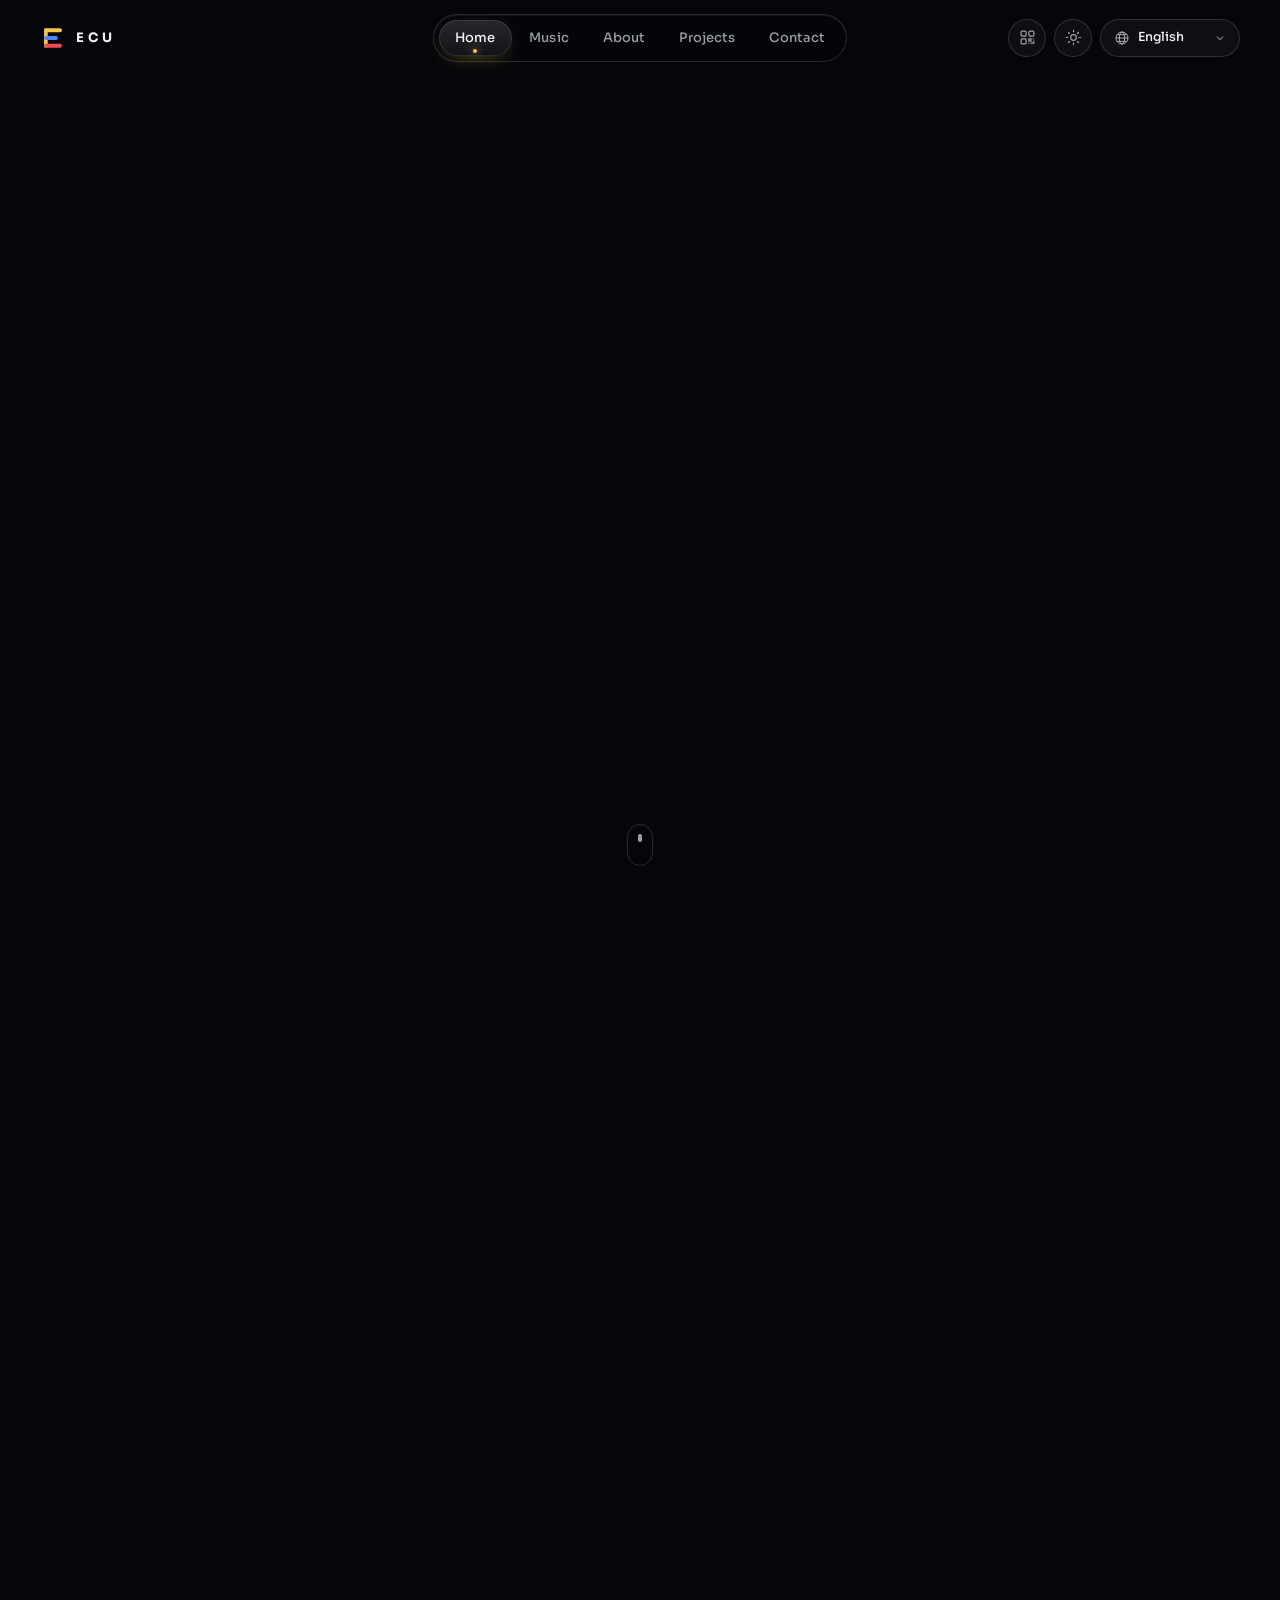
==== commit c635c819: "Rebrand, add top navigation, About and Projects sections - New slogan "Music, code, and everything I" ====
--- a/index.html
+++ b/index.html
@@ -5,11 +5,11 @@
   <meta name="viewport" content="width=device-width,initial-scale=1,viewport-fit=cover">
   <meta name="theme-color" content="#05060a">
   <meta name="color-scheme" content="dark">
-  <meta name="description" content="Mateo Amendano — music, socials, and contact links." data-i18n-content="meta.description">
+  <meta name="description" content="Mateo Amendano — artist and producer. Music, projects, and everything I make." data-i18n-content="meta.description">
   <meta property="og:title" content="Mateo Amendano">
-  <meta property="og:description" content="Mateo Amendano — music, socials, and contact links.">
-  <meta property="og:url" content="https://ecupe.github.io/ecu-links/">
-  <meta property="og:image" content="https://ecupe.github.io/ecu-links/images/og-card.jpg">
+  <meta property="og:description" content="Mateo Amendano — artist and producer. Music, projects, and everything I make.">
+  <meta property="og:url" content="https://mateoamendano.com/">
+  <meta property="og:image" content="https://mateoamendano.com/images/og-card.jpg">
   <meta name="twitter:card" content="summary_large_image">
   <title data-i18n="meta.title">Mateo Amendano | Music &amp; Links</title>
   <link rel="icon" href="images/favicon.svg" type="image/svg+xml">
@@ -61,7 +61,13 @@
       </svg>
       <span class="brand-word">ECU</span>
     </a>
+    <nav id="main-nav" class="main-nav" data-i18n-aria-label="nav.label" aria-label="Main">
+      <span class="nav-indicator" aria-hidden="true"></span><a class="nav-link" href="#top" data-i18n="nav.home">Home</a><a class="nav-link" href="#music" data-i18n="nav.music">Music</a><a class="nav-link" href="#about" data-i18n="nav.about">About</a><a class="nav-link" href="#projects" data-i18n="nav.projects">Projects</a><a class="nav-link" href="#contact" data-i18n="nav.contact">Contact</a>
+    </nav>
     <div class="topbar-actions">
+    <button id="nav-toggle" class="icon-button nav-toggle" type="button" aria-controls="main-nav" aria-expanded="false" data-i18n-aria-label="nav.menu" aria-label="Open menu">
+      <span class="burger" aria-hidden="true"><i></i><i></i></span>
+    </button>
     <button id="qr-open" class="icon-button" type="button" data-i18n-aria-label="qr.open" aria-label="Show QR code" data-i18n-title="qr.open" title="Show QR code">
       <svg viewBox="0 0 24 24" fill="none" stroke="currentColor" stroke-width="1.7" stroke-linecap="round" stroke-linejoin="round" aria-hidden="true"><rect x="3" y="3" width="7" height="7" rx="1.5"/><rect x="14" y="3" width="7" height="7" rx="1.5"/><rect x="3" y="14" width="7" height="7" rx="1.5"/><path d="M14 14h3v3h-3zM20 14v.01M14 20h.01M17 20h4v-3"/></svg>
     </button>
@@ -91,7 +97,7 @@
       </div>
       <p class="eyebrow" data-reveal data-i18n="site.eyebrow">Music &amp; connections</p>
       <h1 class="hero-title" data-split>Mateo Amendano</h1>
-      <p class="hero-subtitle" data-reveal data-i18n="content.tagline">My music, socials, and contact links.</p>
+      <p class="hero-subtitle" data-reveal data-i18n="content.tagline">Music, code, and everything I make.</p>
       <div class="hero-actions" data-reveal>
         <button id="hero-listen" class="cta" type="button" data-magnetic>
           <span class="cta-glow" aria-hidden="true"></span>
@@ -106,15 +112,14 @@
     </header>
 
     <div id="links" class="sections-grid">
-      <section class="link-section glass featured" data-reveal aria-labelledby="group-0"><h2 id="group-0" class="section-heading" data-i18n="content.group.0">Latest Release</h2><a class="release-link" href="https://youtu.be/T7tnSv8n5vs" target="_blank" rel="noopener noreferrer" data-tilt data-goatcounter-click="release-amor-por-aqui-amor-por-alla" style="--accent:#f5c7d4"><span class="release-art-wrap"><img class="release-art" src="images/covers/amor-por-aqui-amor-por-alla.jpg" alt="" width="180" height="180" loading="lazy"><span class="release-vinyl" aria-hidden="true"></span></span><span class="release-copy"><span class="release-kicker" data-i18n="release.kicker">Latest release</span><span class="release-title">Amor Por Aquí, Amor Por Allá</span><span class="release-cta"><svg class="link-icon" aria-hidden="true" focusable="false" fill="currentColor" viewBox="0 0 24 24" xmlns="http://www.w3.org/2000/svg"><path d="M23.498 6.186a3.016 3.016 0 0 0-2.122-2.136C19.505 3.545 12 3.545 12 3.545s-7.505 0-9.377.505A3.017 3.017 0 0 0 .502 6.186C0 8.07 0 12 0 12s0 3.93.502 5.814a3.016 3.016 0 0 0 2.122 2.136c1.871.505 9.376.505 9.376.505s7.505 0 9.377-.505a3.015 3.015 0 0 0 2.122-2.136C24 15.93 24 12 24 12s0-3.93-.502-5.814zM9.545 15.568V8.432L15.818 12l-6.273 3.568z"/></svg><span data-i18n="release.cta">Watch the lyric video</span><svg class="link-arrow" viewBox="0 0 24 24" fill="none" stroke="currentColor" stroke-width="1.8" stroke-linecap="round" stroke-linejoin="round" aria-hidden="true"><path d="M7 17 17 7M7 7h10v10"/></svg></span></span><span class="shine" aria-hidden="true"></span><span class="sr-only" data-i18n="link.newTab">Opens in a new tab</span></a></section>
+      <section id="music" class="link-section glass featured" data-reveal aria-labelledby="group-0"><h2 id="group-0" class="section-heading" data-i18n="content.group.0">Latest Release</h2><a class="release-link" href="https://youtu.be/T7tnSv8n5vs" target="_blank" rel="noopener noreferrer" data-tilt data-goatcounter-click="release-amor-por-aqui-amor-por-alla" style="--accent:#f5c7d4"><span class="release-art-wrap"><img class="release-art" src="images/covers/amor-por-aqui-amor-por-alla.jpg" alt="" width="180" height="180" loading="lazy"><span class="release-vinyl" aria-hidden="true"></span></span><span class="release-copy"><span class="release-kicker" data-i18n="release.kicker">Latest release</span><span class="release-title">Amor Por Aquí, Amor Por Allá</span><span class="release-cta"><svg class="link-icon" aria-hidden="true" focusable="false" fill="currentColor" viewBox="0 0 24 24" xmlns="http://www.w3.org/2000/svg"><path d="M23.498 6.186a3.016 3.016 0 0 0-2.122-2.136C19.505 3.545 12 3.545 12 3.545s-7.505 0-9.377.505A3.017 3.017 0 0 0 .502 6.186C0 8.07 0 12 0 12s0 3.93.502 5.814a3.016 3.016 0 0 0 2.122 2.136c1.871.505 9.376.505 9.376.505s7.505 0 9.377-.505a3.015 3.015 0 0 0 2.122-2.136C24 15.93 24 12 24 12s0-3.93-.502-5.814zM9.545 15.568V8.432L15.818 12l-6.273 3.568z"/></svg><span data-i18n="release.cta">Watch the lyric video</span><svg class="link-arrow" viewBox="0 0 24 24" fill="none" stroke="currentColor" stroke-width="1.8" stroke-linecap="round" stroke-linejoin="round" aria-hidden="true"><path d="M7 17 17 7M7 7h10v10"/></svg></span></span><span class="shine" aria-hidden="true"></span><span class="sr-only" data-i18n="link.newTab">Opens in a new tab</span></a></section>
       <section class="link-section glass streaming" data-reveal aria-labelledby="group-1"><h2 id="group-1" class="section-heading" data-i18n="content.group.1">Streaming Platforms</h2><div class="link-list"><a class="link-button" href="https://open.spotify.com/artist/2KleWEK9fdpVfBsxdUkGIt" target="_blank" rel="noopener noreferrer" data-magic data-goatcounter-click="link-spotify" style="--brand:#1ed760"><span class="link-glyph"><svg class="link-icon" aria-hidden="true" focusable="false" fill="currentColor" viewBox="0 0 24 24" xmlns="http://www.w3.org/2000/svg"><path d="M12 0C5.4 0 0 5.4 0 12s5.4 12 12 12 12-5.4 12-12S18.66 0 12 0zm5.521 17.34c-.24.359-.66.48-1.021.24-2.82-1.74-6.36-2.101-10.561-1.141-.418.122-.779-.179-.899-.539-.12-.421.18-.78.54-.9 4.56-1.021 8.52-.6 11.64 1.32.42.18.479.659.301 1.02zm1.44-3.3c-.301.42-.841.6-1.262.3-3.239-1.98-8.159-2.58-11.939-1.38-.479.12-1.02-.12-1.14-.6-.12-.48.12-1.021.6-1.141C9.6 9.9 15 10.561 18.72 12.84c.361.181.54.78.241 1.2zm.12-3.36C15.24 8.4 8.82 8.16 5.16 9.301c-.6.179-1.2-.181-1.38-.721-.18-.601.18-1.2.72-1.381 4.26-1.26 11.28-1.02 15.721 1.621.539.3.719 1.02.419 1.56-.299.421-1.02.599-1.559.3z"/></svg></span><span class="link-label">Spotify</span><svg class="link-arrow" viewBox="0 0 24 24" fill="none" stroke="currentColor" stroke-width="1.8" stroke-linecap="round" stroke-linejoin="round" aria-hidden="true"><path d="M7 17 17 7M7 7h10v10"/></svg><span class="shine" aria-hidden="true"></span><span class="sr-only" data-i18n="link.newTab">Opens in a new tab</span></a><a class="link-button" href="https://music.apple.com/us/artist/mateo-amendano/1572815738" target="_blank" rel="noopener noreferrer" data-magic data-goatcounter-click="link-apple-music" style="--brand:#fa2d48"><span class="link-glyph"><svg class="link-icon" aria-hidden="true" focusable="false" fill="currentColor" viewBox="0 0 24 24" xmlns="http://www.w3.org/2000/svg"><path d="M23.994 6.124a9.23 9.23 0 00-.24-2.19c-.317-1.31-1.062-2.31-2.18-3.043a5.022 5.022 0 00-1.877-.726 10.496 10.496 0 00-1.564-.15c-.04-.003-.083-.01-.124-.013H5.986c-.152.01-.303.017-.455.026-.747.043-1.49.123-2.193.4-1.336.53-2.3 1.452-2.865 2.78-.192.448-.292.925-.363 1.408-.056.392-.088.785-.1 1.18 0 .032-.007.062-.01.093v12.223c.01.14.017.283.027.424.05.815.154 1.624.497 2.373.65 1.42 1.738 2.353 3.234 2.801.42.127.856.187 1.293.228.555.053 1.11.06 1.667.06h11.03a12.5 12.5 0 001.57-.1c.822-.106 1.596-.35 2.295-.81a5.046 5.046 0 001.88-2.207c.186-.42.293-.87.37-1.324.113-.675.138-1.358.137-2.04-.002-3.8 0-7.595-.003-11.393zm-6.423 3.99v5.712c0 .417-.058.827-.244 1.206-.29.59-.76.962-1.388 1.14-.35.1-.706.157-1.07.173-.95.045-1.773-.6-1.943-1.536a1.88 1.88 0 011.038-2.022c.323-.16.67-.25 1.018-.324.378-.082.758-.153 1.134-.24.274-.063.457-.23.51-.516a.904.904 0 00.02-.193c0-1.815 0-3.63-.002-5.443a.725.725 0 00-.026-.185c-.04-.15-.15-.243-.304-.234-.16.01-.318.035-.475.066-.76.15-1.52.303-2.28.456l-2.325.47-1.374.278c-.016.003-.032.01-.048.013-.277.077-.377.203-.39.49-.002.042 0 .086 0 .13-.002 2.602 0 5.204-.003 7.805 0 .42-.047.836-.215 1.227-.278.64-.77 1.04-1.434 1.233-.35.1-.71.16-1.075.172-.96.036-1.755-.6-1.92-1.544-.14-.812.23-1.685 1.154-2.075.357-.15.73-.232 1.108-.31.287-.06.575-.116.86-.177.383-.083.583-.323.6-.714v-.15c0-2.96 0-5.922.002-8.882 0-.123.013-.25.042-.37.07-.285.273-.448.546-.518.255-.066.515-.112.774-.165.733-.15 1.466-.296 2.2-.444l2.27-.46c.67-.134 1.34-.27 2.01-.403.22-.043.442-.088.663-.106.31-.025.523.17.554.482.008.073.012.148.012.223.002 1.91.002 3.822 0 5.732z"/></svg></span><span class="link-label">Apple Music</span><svg class="link-arrow" viewBox="0 0 24 24" fill="none" stroke="currentColor" stroke-width="1.8" stroke-linecap="round" stroke-linejoin="round" aria-hidden="true"><path d="M7 17 17 7M7 7h10v10"/></svg><span class="shine" aria-hidden="true"></span><span class="sr-only" data-i18n="link.newTab">Opens in a new tab</span></a></div></section>
+      <section class="link-section glass discography" data-reveal aria-labelledby="discography-heading"><h2 id="discography-heading" class="section-heading" data-i18n="music.heading">Discography</h2><div id="discography" class="track-grid"></div></section>
+      <section id="about" class="link-section glass about" data-reveal aria-labelledby="about-heading"><h2 id="about-heading" class="section-heading" data-i18n="about.heading">About me</h2><div class="about-grid"><div class="about-photo"><picture><source srcset="images/profile-320.webp 1x, images/profile-640.webp 2x" type="image/webp"><img src="images/profile-320.jpg" alt="" width="220" height="220" loading="lazy"></picture><span class="about-badge" aria-hidden="true">ECU</span></div><div class="about-copy"><p class="about-lead" data-i18n="about.lead">I&#x27;m Mateo Amendano. Friends call me ECU.</p><p class="about-body" data-i18n="about.body">I write, produce, and release my own music, and I build the things around it too, like this site. ECU is my signature: everything I make carries it, whether it&#x27;s a song or a line of code.</p><ul class="about-roles"><li data-i18n="about.role.0">Artist</li><li data-i18n="about.role.1">Producer</li><li data-i18n="about.role.2">Developer</li></ul></div></div></section>
       <section class="link-section glass socials" data-reveal aria-labelledby="group-2"><h2 id="group-2" class="section-heading" data-i18n="content.group.2">Socials</h2><div class="link-list"><a class="link-button" href="https://instagram.com/mateoamendano" target="_blank" rel="noopener noreferrer" data-magic data-goatcounter-click="link-instagram" style="--brand:#e1306c"><span class="link-glyph"><svg class="link-icon" aria-hidden="true" focusable="false" fill="currentColor" viewBox="0 0 24 24" xmlns="http://www.w3.org/2000/svg"><path d="M7.0301.084c-1.2768.0602-2.1487.264-2.911.5634-.7888.3075-1.4575.72-2.1228 1.3877-.6652.6677-1.075 1.3368-1.3802 2.127-.2954.7638-.4956 1.6365-.552 2.914-.0564 1.2775-.0689 1.6882-.0626 4.947.0062 3.2586.0206 3.6671.0825 4.9473.061 1.2765.264 2.1482.5635 2.9107.308.7889.72 1.4573 1.388 2.1228.6679.6655 1.3365 1.0743 2.1285 1.38.7632.295 1.6361.4961 2.9134.552 1.2773.056 1.6884.069 4.9462.0627 3.2578-.0062 3.668-.0207 4.9478-.0814 1.28-.0607 2.147-.2652 2.9098-.5633.7889-.3086 1.4578-.72 2.1228-1.3881.665-.6682 1.0745-1.3378 1.3795-2.1284.2957-.7632.4966-1.636.552-2.9124.056-1.2809.0692-1.6898.063-4.948-.0063-3.2583-.021-3.6668-.0817-4.9465-.0607-1.2797-.264-2.1487-.5633-2.9117-.3084-.7889-.72-1.4568-1.3876-2.1228C21.2982 1.33 20.628.9208 19.8378.6165 19.074.321 18.2017.1197 16.9244.0645 15.6471.0093 15.236-.005 11.977.0014 8.718.0076 8.31.0215 7.0301.0839m.1402 21.6932c-1.17-.0509-1.8053-.2453-2.2287-.408-.5606-.216-.96-.4771-1.3819-.895-.422-.4178-.6811-.8186-.9-1.378-.1644-.4234-.3624-1.058-.4171-2.228-.0595-1.2645-.072-1.6442-.079-4.848-.007-3.2037.0053-3.583.0607-4.848.05-1.169.2456-1.805.408-2.2282.216-.5613.4762-.96.895-1.3816.4188-.4217.8184-.6814 1.3783-.9003.423-.1651 1.0575-.3614 2.227-.4171 1.2655-.06 1.6447-.072 4.848-.079 3.2033-.007 3.5835.005 4.8495.0608 1.169.0508 1.8053.2445 2.228.408.5608.216.96.4754 1.3816.895.4217.4194.6816.8176.9005 1.3787.1653.4217.3617 1.056.4169 2.2263.0602 1.2655.0739 1.645.0796 4.848.0058 3.203-.0055 3.5834-.061 4.848-.051 1.17-.245 1.8055-.408 2.2294-.216.5604-.4763.96-.8954 1.3814-.419.4215-.8181.6811-1.3783.9-.4224.1649-1.0577.3617-2.2262.4174-1.2656.0595-1.6448.072-4.8493.079-3.2045.007-3.5825-.006-4.848-.0608M16.953 5.5864A1.44 1.44 0 1 0 18.39 4.144a1.44 1.44 0 0 0-1.437 1.4424M5.8385 12.012c.0067 3.4032 2.7706 6.1557 6.173 6.1493 3.4026-.0065 6.157-2.7701 6.1506-6.1733-.0065-3.4032-2.771-6.1565-6.174-6.1498-3.403.0067-6.156 2.771-6.1496 6.1738M8 12.0077a4 4 0 1 1 4.008 3.9921A3.9996 3.9996 0 0 1 8 12.0077"/></svg></span><span class="link-label">Instagram</span><svg class="link-arrow" viewBox="0 0 24 24" fill="none" stroke="currentColor" stroke-width="1.8" stroke-linecap="round" stroke-linejoin="round" aria-hidden="true"><path d="M7 17 17 7M7 7h10v10"/></svg><span class="shine" aria-hidden="true"></span><span class="sr-only" data-i18n="link.newTab">Opens in a new tab</span></a><a class="link-button" href="https://tiktok.com/@mateoamendano" target="_blank" rel="noopener noreferrer" data-magic data-goatcounter-click="link-tiktok" style="--brand:#25f4ee"><span class="link-glyph"><svg class="link-icon" aria-hidden="true" focusable="false" fill="currentColor" viewBox="0 0 24 24" xmlns="http://www.w3.org/2000/svg"><path d="M12.525.02c1.31-.02 2.61-.01 3.91-.02.08 1.53.63 3.09 1.75 4.17 1.12 1.11 2.7 1.62 4.24 1.79v4.03c-1.44-.05-2.89-.35-4.2-.97-.57-.26-1.1-.59-1.62-.93-.01 2.92.01 5.84-.02 8.75-.08 1.4-.54 2.79-1.35 3.94-1.31 1.92-3.58 3.17-5.91 3.21-1.43.08-2.86-.31-4.08-1.03-2.02-1.19-3.44-3.37-3.65-5.71-.02-.5-.03-1-.01-1.49.18-1.9 1.12-3.72 2.58-4.96 1.66-1.44 3.98-2.13 6.15-1.72.02 1.48-.04 2.96-.04 4.44-.99-.32-2.15-.23-3.02.37-.63.41-1.11 1.04-1.36 1.75-.21.51-.15 1.07-.14 1.61.24 1.64 1.82 3.02 3.5 2.87 1.12-.01 2.19-.66 2.77-1.61.19-.33.4-.67.41-1.06.1-1.79.06-3.57.07-5.36.01-4.03-.01-8.05.02-12.07z"/></svg></span><span class="link-label">TikTok</span><svg class="link-arrow" viewBox="0 0 24 24" fill="none" stroke="currentColor" stroke-width="1.8" stroke-linecap="round" stroke-linejoin="round" aria-hidden="true"><path d="M7 17 17 7M7 7h10v10"/></svg><span class="shine" aria-hidden="true"></span><span class="sr-only" data-i18n="link.newTab">Opens in a new tab</span></a><a class="link-button" href="https://www.youtube.com/@mateoamendano" target="_blank" rel="noopener noreferrer" data-magic data-goatcounter-click="link-youtube" style="--brand:#ff2a3d"><span class="link-glyph"><svg class="link-icon" aria-hidden="true" focusable="false" fill="currentColor" viewBox="0 0 24 24" xmlns="http://www.w3.org/2000/svg"><path d="M23.498 6.186a3.016 3.016 0 0 0-2.122-2.136C19.505 3.545 12 3.545 12 3.545s-7.505 0-9.377.505A3.017 3.017 0 0 0 .502 6.186C0 8.07 0 12 0 12s0 3.93.502 5.814a3.016 3.016 0 0 0 2.122 2.136c1.871.505 9.376.505 9.376.505s7.505 0 9.377-.505a3.015 3.015 0 0 0 2.122-2.136C24 15.93 24 12 24 12s0-3.93-.502-5.814zM9.545 15.568V8.432L15.818 12l-6.273 3.568z"/></svg></span><span class="link-label">YouTube</span><svg class="link-arrow" viewBox="0 0 24 24" fill="none" stroke="currentColor" stroke-width="1.8" stroke-linecap="round" stroke-linejoin="round" aria-hidden="true"><path d="M7 17 17 7M7 7h10v10"/></svg><span class="shine" aria-hidden="true"></span><span class="sr-only" data-i18n="link.newTab">Opens in a new tab</span></a><a class="link-button" href="https://x.com/mateoamendano" target="_blank" rel="noopener noreferrer" data-magic data-goatcounter-click="link-twitter-x" style="--brand:#e7e9ea"><span class="link-glyph"><svg class="link-icon" aria-hidden="true" focusable="false" fill="currentColor" viewBox="0 0 24 24" xmlns="http://www.w3.org/2000/svg"><path d="M14.234 10.162 22.977 0h-2.072l-7.591 8.824L7.251 0H.258l9.168 13.343L.258 24H2.33l8.016-9.318L16.749 24h6.993zm-2.837 3.299-.929-1.329L3.076 1.56h3.182l5.965 8.532.929 1.329 7.754 11.09h-3.182z"/></svg></span><span class="link-label">Twitter/X</span><svg class="link-arrow" viewBox="0 0 24 24" fill="none" stroke="currentColor" stroke-width="1.8" stroke-linecap="round" stroke-linejoin="round" aria-hidden="true"><path d="M7 17 17 7M7 7h10v10"/></svg><span class="shine" aria-hidden="true"></span><span class="sr-only" data-i18n="link.newTab">Opens in a new tab</span></a></div></section>
+      <section id="projects" class="link-section glass projects" data-reveal aria-labelledby="projects-heading"><h2 id="projects-heading" class="section-heading" data-i18n="projects.heading">Projects</h2><p class="section-intro" data-i18n="projects.intro">Beyond the music: things I design and build as ECU.</p><div class="project-grid"><a class="project-card" href="https://ecusystem.dev" target="_blank" rel="noopener noreferrer" data-magic data-goatcounter-click="project-ecusystem"><span class="project-top"><span class="project-name">ECUSYSTEM</span><svg class="link-arrow" viewBox="0 0 24 24" fill="none" stroke="currentColor" stroke-width="1.8" stroke-linecap="round" stroke-linejoin="round" aria-hidden="true"><path d="M7 17 17 7M7 7h10v10"/></svg></span><span class="project-desc" data-i18n="project.ecusystem">The home of my ECU projects on the web.</span><ul class="project-tags"><li>Web</li><li>Design</li></ul><span class="shine" aria-hidden="true"></span><span class="sr-only" data-i18n="link.newTab">Opens in a new tab</span></a><a class="project-card" href="https://github.com/ecupe/ecu-links" target="_blank" rel="noopener noreferrer" data-magic data-goatcounter-click="project-ecu-links"><span class="project-top"><span class="project-name">ECU Links</span><svg class="link-arrow" viewBox="0 0 24 24" fill="none" stroke="currentColor" stroke-width="1.8" stroke-linecap="round" stroke-linejoin="round" aria-hidden="true"><path d="M7 17 17 7M7 7h10v10"/></svg></span><span class="project-desc" data-i18n="project.ecuLinks">This site: music player, discography, and links in 7 languages, built with plain HTML, CSS, and JavaScript.</span><ul class="project-tags"><li>HTML</li><li>CSS</li><li>JS</li></ul><span class="shine" aria-hidden="true"></span><span class="sr-only" data-i18n="link.newTab">Opens in a new tab</span></a></div></section>
       <section class="link-section glass more" data-reveal aria-labelledby="group-3"><h2 id="group-3" class="section-heading" data-i18n="content.group.3">More from ECU</h2><div class="link-list"><a class="link-button" href="https://github.com/ecupe" target="_blank" rel="noopener noreferrer" data-magic data-goatcounter-click="link-github" style="--brand:#e7e9ea"><span class="link-glyph"><svg class="link-icon" aria-hidden="true" focusable="false" fill="currentColor" viewBox="0 0 24 24" xmlns="http://www.w3.org/2000/svg"><path d="M12 .297c-6.63 0-12 5.373-12 12 0 5.303 3.438 9.8 8.205 11.385.6.113.82-.258.82-.577 0-.285-.01-1.04-.015-2.04-3.338.724-4.042-1.61-4.042-1.61C4.422 18.07 3.633 17.7 3.633 17.7c-1.087-.744.084-.729.084-.729 1.205.084 1.838 1.236 1.838 1.236 1.07 1.835 2.809 1.305 3.495.998.108-.776.417-1.305.76-1.605-2.665-.3-5.466-1.332-5.466-5.93 0-1.31.465-2.38 1.235-3.22-.135-.303-.54-1.523.105-3.176 0 0 1.005-.322 3.3 1.23.96-.267 1.98-.399 3-.405 1.02.006 2.04.138 3 .405 2.28-1.552 3.285-1.23 3.285-1.23.645 1.653.24 2.873.12 3.176.765.84 1.23 1.91 1.23 3.22 0 4.61-2.805 5.625-5.475 5.92.42.36.81 1.096.81 2.22 0 1.606-.015 2.896-.015 3.286 0 .315.21.69.825.57C20.565 22.092 24 17.592 24 12.297c0-6.627-5.373-12-12-12"/></svg></span><span class="link-label">GitHub</span><svg class="link-arrow" viewBox="0 0 24 24" fill="none" stroke="currentColor" stroke-width="1.8" stroke-linecap="round" stroke-linejoin="round" aria-hidden="true"><path d="M7 17 17 7M7 7h10v10"/></svg><span class="shine" aria-hidden="true"></span><span class="sr-only" data-i18n="link.newTab">Opens in a new tab</span></a><a class="link-button" href="https://steamcommunity.com/profiles/76561198855642672" target="_blank" rel="noopener noreferrer" data-magic data-goatcounter-click="link-steam" style="--brand:#66c0f4"><span class="link-glyph"><svg class="link-icon" aria-hidden="true" focusable="false" fill="currentColor" viewBox="0 0 24 24" xmlns="http://www.w3.org/2000/svg"><path d="M11.979 0C5.678 0 .511 4.86.022 11.037l6.432 2.658c.545-.371 1.203-.59 1.912-.59.063 0 .125.004.188.006l2.861-4.142V8.91c0-2.495 2.028-4.524 4.524-4.524 2.494 0 4.524 2.031 4.524 4.527s-2.03 4.525-4.524 4.525h-.105l-4.076 2.911c0 .052.004.105.004.159 0 1.875-1.515 3.396-3.39 3.396-1.635 0-3.016-1.173-3.331-2.727L.436 15.27C1.862 20.307 6.486 24 11.979 24c6.627 0 11.999-5.373 11.999-12S18.605 0 11.979 0zM7.54 18.21l-1.473-.61c.262.543.714.999 1.314 1.25 1.297.539 2.793-.076 3.332-1.375.263-.63.264-1.319.005-1.949s-.75-1.121-1.377-1.383c-.624-.26-1.29-.249-1.878-.03l1.523.63c.956.4 1.409 1.5 1.009 2.455-.397.957-1.497 1.41-2.454 1.012H7.54zm11.415-9.303c0-1.662-1.353-3.015-3.015-3.015-1.665 0-3.015 1.353-3.015 3.015 0 1.665 1.35 3.015 3.015 3.015 1.663 0 3.015-1.35 3.015-3.015zm-5.273-.005c0-1.252 1.013-2.266 2.265-2.266 1.249 0 2.266 1.014 2.266 2.266 0 1.251-1.017 2.265-2.266 2.265-1.253 0-2.265-1.014-2.265-2.265z"/></svg></span><span class="link-label">Steam</span><svg class="link-arrow" viewBox="0 0 24 24" fill="none" stroke="currentColor" stroke-width="1.8" stroke-linecap="round" stroke-linejoin="round" aria-hidden="true"><path d="M7 17 17 7M7 7h10v10"/></svg><span class="shine" aria-hidden="true"></span><span class="sr-only" data-i18n="link.newTab">Opens in a new tab</span></a><a class="link-button" href="https://discord.gg/sNtNUDsuwH" target="_blank" rel="noopener noreferrer" data-magic data-goatcounter-click="link-discord-eculand" style="--brand:#5865f2"><span class="link-glyph"><svg class="link-icon" aria-hidden="true" focusable="false" fill="currentColor" viewBox="0 0 24 24" xmlns="http://www.w3.org/2000/svg"><path d="M20.317 4.3698a19.7913 19.7913 0 00-4.8851-1.5152.0741.0741 0 00-.0785.0371c-.211.3753-.4447.8648-.6083 1.2495-1.8447-.2762-3.68-.2762-5.4868 0-.1636-.3933-.4058-.8742-.6177-1.2495a.077.077 0 00-.0785-.037 19.7363 19.7363 0 00-4.8852 1.515.0699.0699 0 00-.0321.0277C.5334 9.0458-.319 13.5799.0992 18.0578a.0824.0824 0 00.0312.0561c2.0528 1.5076 4.0413 2.4228 5.9929 3.0294a.0777.0777 0 00.0842-.0276c.4616-.6304.8731-1.2952 1.226-1.9942a.076.076 0 00-.0416-.1057c-.6528-.2476-1.2743-.5495-1.8722-.8923a.077.077 0 01-.0076-.1277c.1258-.0943.2517-.1923.3718-.2914a.0743.0743 0 01.0776-.0105c3.9278 1.7933 8.18 1.7933 12.0614 0a.0739.0739 0 01.0785.0095c.1202.099.246.1981.3728.2924a.077.077 0 01-.0066.1276 12.2986 12.2986 0 01-1.873.8914.0766.0766 0 00-.0407.1067c.3604.698.7719 1.3628 1.225 1.9932a.076.076 0 00.0842.0286c1.961-.6067 3.9495-1.5219 6.0023-3.0294a.077.077 0 00.0313-.0552c.5004-5.177-.8382-9.6739-3.5485-13.6604a.061.061 0 00-.0312-.0286zM8.02 15.3312c-1.1825 0-2.1569-1.0857-2.1569-2.419 0-1.3332.9555-2.4189 2.157-2.4189 1.2108 0 2.1757 1.0952 2.1568 2.419 0 1.3332-.9555 2.4189-2.1569 2.4189zm7.9748 0c-1.1825 0-2.1569-1.0857-2.1569-2.419 0-1.3332.9554-2.4189 2.1569-2.4189 1.2108 0 2.1757 1.0952 2.1568 2.419 0 1.3332-.946 2.4189-2.1568 2.4189Z"/></svg></span><span class="link-label">Discord · ECULAND</span><svg class="link-arrow" viewBox="0 0 24 24" fill="none" stroke="currentColor" stroke-width="1.8" stroke-linecap="round" stroke-linejoin="round" aria-hidden="true"><path d="M7 17 17 7M7 7h10v10"/></svg><span class="shine" aria-hidden="true"></span><span class="sr-only" data-i18n="link.newTab">Opens in a new tab</span></a></div></section>
-      <section class="link-section glass discography" data-reveal aria-labelledby="discography-heading">
-        <h2 id="discography-heading" class="section-heading" data-i18n="music.heading">Discography</h2>
-        <div id="discography" class="track-grid"></div>
-      </section>
-      <section class="link-section glass contact" data-reveal aria-labelledby="contact-heading"><h2 id="contact-heading" class="section-heading" data-i18n="contact.heading">Contact &amp; booking</h2><p class="contact-intro" data-i18n="contact.intro">Collabs, shows, or just to say hi. I read everything.</p><form id="contact-form" class="contact-form" action="https://formspree.io/f/xyeekkyn" method="POST"><label class="field"><span data-i18n="contact.name">Name</span><input name="name" type="text" required maxlength="120" autocomplete="name"></label><label class="field"><span data-i18n="contact.email">Email</span><input name="email" type="email" required maxlength="120" autocomplete="email"></label><label class="field"><span data-i18n="contact.message">Message</span><textarea name="message" rows="4" required maxlength="2000"></textarea></label><input type="text" name="_gotcha" class="sr-only" tabindex="-1" autocomplete="off" aria-hidden="true"><div class="contact-row"><button class="cta cta-small" type="submit" data-goatcounter-click="contact-send"><span data-i18n="contact.send">Send message</span></button><p id="contact-status" class="contact-status" role="status" aria-live="polite"></p></div></form></section>
+      <section id="contact" class="link-section glass contact" data-reveal aria-labelledby="contact-heading"><h2 id="contact-heading" class="section-heading" data-i18n="contact.heading">Contact &amp; booking</h2><p class="contact-intro" data-i18n="contact.intro">Collabs, shows, or just to say hi. I read everything.</p><form id="contact-form" class="contact-form" action="https://formspree.io/f/xyeekkyn" method="POST"><label class="field"><span data-i18n="contact.name">Name</span><input name="name" type="text" required maxlength="120" autocomplete="name"></label><label class="field"><span data-i18n="contact.email">Email</span><input name="email" type="email" required maxlength="120" autocomplete="email"></label><label class="field"><span data-i18n="contact.message">Message</span><textarea name="message" rows="4" required maxlength="2000"></textarea></label><input type="text" name="_gotcha" class="sr-only" tabindex="-1" autocomplete="off" aria-hidden="true"><div class="contact-row"><button class="cta cta-small" type="submit" data-goatcounter-click="contact-send"><span data-i18n="contact.send">Send message</span></button><p id="contact-status" class="contact-status" role="status" aria-live="polite"></p></div></form></section>
     </div>
 
     <footer class="site-footer-wrap" data-reveal>
@@ -194,7 +199,7 @@
     <button class="sheet-close" type="button" data-close data-i18n-aria-label="qr.close" aria-label="Close">&times;</button>
     <img class="qr-image" src="images/qr.svg" alt="" width="240" height="240">
     <h2 id="qr-heading" data-i18n="qr.heading">Scan to open my page</h2>
-    <p class="qr-url">https://ecupe.github.io/ecu-links/</p>
+    <p class="qr-url">https://mateoamendano.com/</p>
     <div class="sheet-actions">
       <button id="qr-copy" class="pill" type="button" data-i18n="qr.copy">Copy link</button>
       <a class="pill" href="images/qr.svg" download="ecu-links-qr.svg" data-i18n="qr.download">Download QR</a>
@@ -221,12 +226,13 @@
 
   <div id="toast" class="toast" role="status" aria-live="polite"></div>
 
-  <script id="track-data" type="application/json">{"name": "Mateo Amendano", "site": "https://ecupe.github.io/ecu-links/", "tracks": [{"title": "Amor Por Aquí, Amor Por Allá", "src": "audio/amor-por-aqui-amor-por-alla.mp3", "cover": "images/covers/amor-por-aqui-amor-por-alla.jpg", "accent": "#f5c7d4", "duration": 183.170612, "artist": "Mateo Amendano", "slug": "amor-por-aqui-amor-por-alla", "share": "https://ecupe.github.io/ecu-links/s/amor-por-aqui-amor-por-alla/"}, {"title": "My Life", "src": "audio/my-life.mp3", "cover": "images/covers/my-life.jpg", "accent": "#ffd2a3", "duration": 174.733061, "artist": "Mateo Amendano", "slug": "my-life", "share": "https://ecupe.github.io/ecu-links/s/my-life/"}, {"title": "Millones Más", "src": "audio/millones-mas.mp3", "cover": "images/covers/millones-mas.jpg", "accent": "#f7d58d", "duration": 180.062041, "artist": "Mateo Amendano", "slug": "millones-mas", "share": "https://ecupe.github.io/ecu-links/s/millones-mas/"}, {"title": "Entre La Multitud", "src": "audio/entre-la-multitud.mp3", "cover": "images/covers/entre-la-multitud-600.jpg", "accent": "#d8b5ff", "duration": 185.49551, "artist": "Mateo Amendano", "slug": "entre-la-multitud", "share": "https://ecupe.github.io/ecu-links/s/entre-la-multitud/"}]}</script>
-  <script id="i18n-data" type="application/json">{"name": "Mateo Amendano", "defaultLanguage": "en", "locales": {"en": {"name": "English", "dir": "ltr", "messages": {"meta.title": "{name} | Music & Links", "meta.description": "{name} — music, socials, and contact links.", "site.eyebrow": "Music & connections", "content.tagline": "My music, socials, and contact links.", "hero.listen": "Listen now", "content.group.0": "Latest Release", "content.group.1": "Streaming Platforms", "content.group.2": "Socials", "music.heading": "Discography", "site.footer": "{name} · Music & links", "release.kicker": "Latest release", "release.cta": "Watch the lyric video", "link.newTab": "Opens in a new tab", "language.label": "Language", "language.changed": "Site language changed to {language}.", "player.heading": "Music player", "player.play": "Play music", "player.pause": "Pause music", "player.ready": "Ready to play", "player.playing": "Now playing", "player.previous": "Previous song", "player.next": "Next song", "player.position": "Song position", "player.volume": "Music volume", "player.mute": "Mute music", "player.unmute": "Unmute music", "player.openQueue": "Open playlist", "player.closeQueue": "Close playlist", "player.queueHeading": "Your next listen", "player.playTrack": "Play {title}", "player.time": "{current} of {total}", "player.startPrompt": "Press Play to start the music.", "player.loadError": "This song could not load. Try another track.", "player.comingSoon": "Coming soon", "player.empty": "Music will be available here soon.", "player.songCount.zero": "{count} songs", "player.songCount.one": "{count} song", "player.songCount.two": "{count} songs", "player.songCount.few": "{count} songs", "player.songCount.many": "{count} songs", "player.songCount.other": "{count} songs", "content.group.3": "More from ECU", "upcoming.kicker": "Coming soon", "upcoming.days": "days", "upcoming.hours": "hours", "upcoming.minutes": "min", "upcoming.seconds": "sec", "upcoming.presave": "Pre-save", "upcoming.out": "Out now", "upcoming.listen": "Listen now", "share.song": "Share {title}", "share.player": "Share this song", "share.copied": "Link copied", "share.loaded": "{title} is ready. Press play to listen.", "viz.open": "Open full-screen visualizer", "viz.close": "Close visualizer", "qr.open": "Show QR code", "qr.heading": "Scan to open my page", "qr.copy": "Copy link", "qr.download": "Download QR", "qr.close": "Close", "theme.light": "Switch to light mode", "theme.dark": "Switch to dark mode", "contact.heading": "Contact & booking", "contact.intro": "Collabs, shows, or just to say hi. I read everything.", "contact.name": "Name", "contact.email": "Email", "contact.message": "Message", "contact.send": "Send message", "contact.sending": "Sending…", "contact.sent": "Thanks! Your message is on its way.", "contact.error": "It couldn't be sent. Please try again.", "app.install": "Install app"}}, "es": {"name": "Español", "dir": "ltr", "messages": {"meta.title": "{name} | Música y enlaces", "meta.description": "{name} — música, redes sociales y enlaces de contacto.", "site.eyebrow": "Música y conexiones", "content.tagline": "Mi música, mis redes sociales y enlaces de contacto.", "hero.listen": "Escuchar ahora", "content.group.0": "Último lanzamiento", "content.group.1": "Plataformas de streaming", "content.group.2": "Redes sociales", "music.heading": "Discografía", "site.footer": "{name} · Música y enlaces", "release.kicker": "Último lanzamiento", "release.cta": "Ver el video con la letra", "link.newTab": "Se abre en una pestaña nueva", "language.label": "Idioma", "language.changed": "El idioma del sitio cambió a {language}.", "player.heading": "Reproductor de música", "player.play": "Reproducir música", "player.pause": "Pausar música", "player.ready": "Listo para reproducir", "player.playing": "Reproduciendo", "player.previous": "Canción anterior", "player.next": "Siguiente canción", "player.position": "Posición en la canción", "player.volume": "Volumen de la música", "player.mute": "Silenciar música", "player.unmute": "Activar el sonido de la música", "player.openQueue": "Abrir lista de reproducción", "player.closeQueue": "Cerrar lista de reproducción", "player.queueHeading": "Tu próxima canción", "player.playTrack": "Reproducir {title}", "player.time": "{current} de {total}", "player.startPrompt": "Pulsa Reproducir para iniciar la música.", "player.loadError": "No se pudo cargar esta canción. Prueba con otra.", "player.comingSoon": "Próximamente", "player.empty": "Pronto encontrarás música aquí.", "player.songCount.zero": "{count} canciones", "player.songCount.one": "{count} canción", "player.songCount.two": "{count} canciones", "player.songCount.few": "{count} canciones", "player.songCount.many": "{count} canciones", "player.songCount.other": "{count} canciones", "content.group.3": "Más de ECU", "upcoming.kicker": "Próximamente", "upcoming.days": "días", "upcoming.hours": "horas", "upcoming.minutes": "min", "upcoming.seconds": "seg", "upcoming.presave": "Pre-guardar", "upcoming.out": "Ya disponible", "upcoming.listen": "Escuchar ahora", "share.song": "Compartir {title}", "share.player": "Compartir esta canción", "share.copied": "Enlace copiado", "share.loaded": "{title} está lista. Pulsa reproducir para escucharla.", "viz.open": "Abrir visualizador en pantalla completa", "viz.close": "Cerrar visualizador", "qr.open": "Mostrar código QR", "qr.heading": "Escanea para abrir mi página", "qr.copy": "Copiar enlace", "qr.download": "Descargar QR", "qr.close": "Cerrar", "theme.light": "Cambiar a modo claro", "theme.dark": "Cambiar a modo oscuro", "contact.heading": "Contacto y booking", "contact.intro": "Colaboraciones, shows o solo para saludar. Leo todo.", "contact.name": "Nombre", "contact.email": "Correo", "contact.message": "Mensaje", "contact.send": "Enviar mensaje", "contact.sending": "Enviando…", "contact.sent": "¡Gracias! Tu mensaje va en camino.", "contact.error": "No se pudo enviar. Inténtalo de nuevo.", "app.install": "Instalar app"}}, "pt": {"name": "Português", "dir": "ltr", "messages": {"meta.title": "{name} | Música e links", "meta.description": "{name} — música, redes sociais e links de contato.", "site.eyebrow": "Música e conexões", "content.tagline": "Minha música, minhas redes sociais e links de contato.", "hero.listen": "Ouvir agora", "content.group.0": "Último lançamento", "content.group.1": "Plataformas de streaming", "content.group.2": "Redes sociais", "music.heading": "Discografia", "site.footer": "{name} · Música e links", "release.kicker": "Último lançamento", "release.cta": "Assistir ao vídeo com a letra", "link.newTab": "Abre em uma nova aba", "language.label": "Idioma", "language.changed": "O idioma do site mudou para {language}.", "player.heading": "Reprodutor de música", "player.play": "Reproduzir música", "player.pause": "Pausar música", "player.ready": "Pronto para reproduzir", "player.playing": "Tocando agora", "player.previous": "Música anterior", "player.next": "Próxima música", "player.position": "Posição na música", "player.volume": "Volume da música", "player.mute": "Silenciar música", "player.unmute": "Ativar o som da música", "player.openQueue": "Abrir playlist", "player.closeQueue": "Fechar playlist", "player.queueHeading": "Sua próxima música", "player.playTrack": "Reproduzir {title}", "player.time": "{current} de {total}", "player.startPrompt": "Pressione Reproduzir para iniciar a música.", "player.loadError": "Não foi possível carregar esta música. Tente outra.", "player.comingSoon": "Em breve", "player.empty": "Em breve haverá música aqui.", "player.songCount.zero": "{count} músicas", "player.songCount.one": "{count} música", "player.songCount.two": "{count} músicas", "player.songCount.few": "{count} músicas", "player.songCount.many": "{count} músicas", "player.songCount.other": "{count} músicas", "content.group.3": "Mais de ECU", "upcoming.kicker": "Em breve", "upcoming.days": "dias", "upcoming.hours": "horas", "upcoming.minutes": "min", "upcoming.seconds": "seg", "upcoming.presave": "Pré-salvar", "upcoming.out": "Já disponível", "upcoming.listen": "Ouvir agora", "share.song": "Compartilhar {title}", "share.player": "Compartilhar esta música", "share.copied": "Link copiado", "share.loaded": "{title} está pronta. Toque em reproduzir para ouvir.", "viz.open": "Abrir visualizador em tela cheia", "viz.close": "Fechar visualizador", "qr.open": "Mostrar código QR", "qr.heading": "Escaneie para abrir minha página", "qr.copy": "Copiar link", "qr.download": "Baixar QR", "qr.close": "Fechar", "theme.light": "Mudar para o modo claro", "theme.dark": "Mudar para o modo escuro", "contact.heading": "Contato e booking", "contact.intro": "Parcerias, shows ou só para dizer oi. Eu leio tudo.", "contact.name": "Nome", "contact.email": "E-mail", "contact.message": "Mensagem", "contact.send": "Enviar mensagem", "contact.sending": "Enviando…", "contact.sent": "Obrigado! Sua mensagem está a caminho.", "contact.error": "Não foi possível enviar. Tente novamente.", "app.install": "Instalar app"}}, "fr": {"name": "Français", "dir": "ltr", "messages": {"meta.title": "{name} | Musique et liens", "meta.description": "{name} — musique, réseaux sociaux et liens de contact.", "site.eyebrow": "Musique et connexions", "content.tagline": "Ma musique, mes réseaux sociaux et mes liens de contact.", "hero.listen": "Écouter maintenant", "content.group.0": "Dernière sortie", "content.group.1": "Plateformes de streaming", "content.group.2": "Réseaux sociaux", "music.heading": "Discographie", "site.footer": "{name} · Musique et liens", "release.kicker": "Dernière sortie", "release.cta": "Voir la vidéo avec les paroles", "link.newTab": "S’ouvre dans un nouvel onglet", "language.label": "Langue", "language.changed": "La langue du site est maintenant : {language}.", "player.heading": "Lecteur de musique", "player.play": "Lire la musique", "player.pause": "Mettre la musique en pause", "player.ready": "Prêt à écouter", "player.playing": "En cours de lecture", "player.previous": "Morceau précédent", "player.next": "Morceau suivant", "player.position": "Position dans le morceau", "player.volume": "Volume de la musique", "player.mute": "Couper le son", "player.unmute": "Rétablir le son", "player.openQueue": "Ouvrir la playlist", "player.closeQueue": "Fermer la playlist", "player.queueHeading": "Votre prochaine écoute", "player.playTrack": "Lire {title}", "player.time": "{current} sur {total}", "player.startPrompt": "Appuyez sur Lecture pour lancer la musique.", "player.loadError": "Impossible de charger ce morceau. Essayez-en un autre.", "player.comingSoon": "Bientôt disponible", "player.empty": "De la musique sera bientôt disponible ici.", "player.songCount.zero": "{count} morceaux", "player.songCount.one": "{count} morceau", "player.songCount.two": "{count} morceaux", "player.songCount.few": "{count} morceaux", "player.songCount.many": "{count} morceaux", "player.songCount.other": "{count} morceaux", "content.group.3": "Plus de ECU", "upcoming.kicker": "Bientôt", "upcoming.days": "jours", "upcoming.hours": "heures", "upcoming.minutes": "min", "upcoming.seconds": "s", "upcoming.presave": "Pré-enregistrer", "upcoming.out": "Disponible", "upcoming.listen": "Écouter maintenant", "share.song": "Partager {title}", "share.player": "Partager ce morceau", "share.copied": "Lien copié", "share.loaded": "{title} est prêt. Appuyez sur lecture pour l’écouter.", "viz.open": "Ouvrir le visualiseur en plein écran", "viz.close": "Fermer le visualiseur", "qr.open": "Afficher le code QR", "qr.heading": "Scannez pour ouvrir ma page", "qr.copy": "Copier le lien", "qr.download": "Télécharger le QR", "qr.close": "Fermer", "theme.light": "Passer en mode clair", "theme.dark": "Passer en mode sombre", "contact.heading": "Contact et booking", "contact.intro": "Collabs, concerts ou juste pour dire bonjour. Je lis tout.", "contact.name": "Nom", "contact.email": "E-mail", "contact.message": "Message", "contact.send": "Envoyer le message", "contact.sending": "Envoi…", "contact.sent": "Merci ! Votre message est en route.", "contact.error": "L’envoi a échoué. Veuillez réessayer.", "app.install": "Installer l’app"}}, "de": {"name": "Deutsch", "dir": "ltr", "messages": {"meta.title": "{name} | Musik und Links", "meta.description": "{name} — Musik, soziale Netzwerke und Kontaktlinks.", "site.eyebrow": "Musik und Kontakte", "content.tagline": "Meine Musik, meine sozialen Netzwerke und Kontaktlinks.", "hero.listen": "Jetzt anhören", "content.group.0": "Neueste Veröffentlichung", "content.group.1": "Streamingdienste", "content.group.2": "Soziale Netzwerke", "music.heading": "Diskografie", "site.footer": "{name} · Musik und Links", "release.kicker": "Neueste Veröffentlichung", "release.cta": "Video mit Songtext ansehen", "link.newTab": "Öffnet in einem neuen Tab", "language.label": "Sprache", "language.changed": "Die Sprache der Website wurde auf {language} geändert.", "player.heading": "Musikplayer", "player.play": "Musik abspielen", "player.pause": "Musik pausieren", "player.ready": "Bereit zum Abspielen", "player.playing": "Aktuelle Wiedergabe", "player.previous": "Vorheriger Song", "player.next": "Nächster Song", "player.position": "Position im Song", "player.volume": "Musiklautstärke", "player.mute": "Musik stummschalten", "player.unmute": "Musikton einschalten", "player.openQueue": "Playlist öffnen", "player.closeQueue": "Playlist schließen", "player.queueHeading": "Dein nächster Song", "player.playTrack": "{title} abspielen", "player.time": "{current} von {total}", "player.startPrompt": "Drücke auf Wiedergabe, um die Musik zu starten.", "player.loadError": "Dieser Song konnte nicht geladen werden. Versuche einen anderen.", "player.comingSoon": "Demnächst", "player.empty": "Hier gibt es bald Musik.", "player.songCount.zero": "{count} Songs", "player.songCount.one": "{count} Song", "player.songCount.two": "{count} Songs", "player.songCount.few": "{count} Songs", "player.songCount.many": "{count} Songs", "player.songCount.other": "{count} Songs", "content.group.3": "Mehr von ECU", "upcoming.kicker": "Demnächst", "upcoming.days": "Tage", "upcoming.hours": "Std.", "upcoming.minutes": "Min.", "upcoming.seconds": "Sek.", "upcoming.presave": "Pre-Save", "upcoming.out": "Jetzt erhältlich", "upcoming.listen": "Jetzt anhören", "share.song": "{title} teilen", "share.player": "Diesen Song teilen", "share.copied": "Link kopiert", "share.loaded": "{title} ist bereit. Drücke auf Wiedergabe.", "viz.open": "Vollbild-Visualizer öffnen", "viz.close": "Visualizer schließen", "qr.open": "QR-Code anzeigen", "qr.heading": "Scannen, um meine Seite zu öffnen", "qr.copy": "Link kopieren", "qr.download": "QR herunterladen", "qr.close": "Schließen", "theme.light": "Zum hellen Modus wechseln", "theme.dark": "Zum dunklen Modus wechseln", "contact.heading": "Kontakt und Booking", "contact.intro": "Kollabs, Auftritte oder einfach Hallo sagen. Ich lese alles.", "contact.name": "Name", "contact.email": "E-Mail", "contact.message": "Nachricht", "contact.send": "Nachricht senden", "contact.sending": "Wird gesendet…", "contact.sent": "Danke! Deine Nachricht ist unterwegs.", "contact.error": "Senden fehlgeschlagen. Bitte versuche es erneut.", "app.install": "App installieren"}}, "it": {"name": "Italiano", "dir": "ltr", "messages": {"meta.title": "{name} | Musica e link", "meta.description": "{name} — musica, social e link di contatto.", "site.eyebrow": "Musica e connessioni", "content.tagline": "La mia musica, i miei social e i link per contattarmi.", "hero.listen": "Ascolta ora", "content.group.0": "Ultima uscita", "content.group.1": "Piattaforme di streaming", "content.group.2": "Social", "music.heading": "Discografia", "site.footer": "{name} · Musica e link", "release.kicker": "Ultima uscita", "release.cta": "Guarda il video con il testo", "link.newTab": "Si apre in una nuova scheda", "language.label": "Lingua", "language.changed": "La lingua del sito è ora: {language}.", "player.heading": "Lettore musicale", "player.play": "Riproduci musica", "player.pause": "Metti in pausa la musica", "player.ready": "Pronto per la riproduzione", "player.playing": "In riproduzione", "player.previous": "Brano precedente", "player.next": "Brano successivo", "player.position": "Posizione nel brano", "player.volume": "Volume della musica", "player.mute": "Disattiva l’audio", "player.unmute": "Riattiva l’audio", "player.openQueue": "Apri la playlist", "player.closeQueue": "Chiudi la playlist", "player.queueHeading": "Il tuo prossimo ascolto", "player.playTrack": "Riproduci {title}", "player.time": "{current} di {total}", "player.startPrompt": "Premi Riproduci per avviare la musica.", "player.loadError": "Impossibile caricare questo brano. Provane un altro.", "player.comingSoon": "In arrivo", "player.empty": "Qui troverai presto la musica.", "player.songCount.zero": "{count} brani", "player.songCount.one": "{count} brano", "player.songCount.two": "{count} brani", "player.songCount.few": "{count} brani", "player.songCount.many": "{count} brani", "player.songCount.other": "{count} brani", "content.group.3": "Altro da ECU", "upcoming.kicker": "In arrivo", "upcoming.days": "giorni", "upcoming.hours": "ore", "upcoming.minutes": "min", "upcoming.seconds": "sec", "upcoming.presave": "Pre-salva", "upcoming.out": "Disponibile ora", "upcoming.listen": "Ascolta ora", "share.song": "Condividi {title}", "share.player": "Condividi questo brano", "share.copied": "Link copiato", "share.loaded": "{title} è pronto. Premi riproduci per ascoltarlo.", "viz.open": "Apri il visualizzatore a schermo intero", "viz.close": "Chiudi il visualizzatore", "qr.open": "Mostra codice QR", "qr.heading": "Scansiona per aprire la mia pagina", "qr.copy": "Copia link", "qr.download": "Scarica QR", "qr.close": "Chiudi", "theme.light": "Passa alla modalità chiara", "theme.dark": "Passa alla modalità scura", "contact.heading": "Contatti e booking", "contact.intro": "Collaborazioni, live o solo per salutare. Leggo tutto.", "contact.name": "Nome", "contact.email": "Email", "contact.message": "Messaggio", "contact.send": "Invia messaggio", "contact.sending": "Invio in corso…", "contact.sent": "Grazie! Il tuo messaggio è in arrivo.", "contact.error": "Invio non riuscito. Riprova.", "app.install": "Installa app"}}, "ar": {"name": "العربية", "dir": "rtl", "messages": {"meta.title": "{name} | موسيقى وروابط", "meta.description": "{name} — موسيقى وحسابات اجتماعية وروابط للتواصل.", "site.eyebrow": "الموسيقى والتواصل", "content.tagline": "موسيقاي وحساباتي الاجتماعية وروابط التواصل.", "hero.listen": "استمع الآن", "content.group.0": "أحدث إصدار", "content.group.1": "منصات الاستماع", "content.group.2": "حسابات التواصل الاجتماعي", "music.heading": "الأعمال الموسيقية", "site.footer": "{name} · موسيقى وروابط", "release.kicker": "أحدث إصدار", "release.cta": "شاهد فيديو كلمات الأغنية", "link.newTab": "يفتح في علامة تبويب جديدة", "language.label": "اللغة", "language.changed": "تم تغيير لغة الموقع إلى {language}.", "player.heading": "مشغّل الموسيقى", "player.play": "تشغيل الموسيقى", "player.pause": "إيقاف الموسيقى مؤقتًا", "player.ready": "جاهز للتشغيل", "player.playing": "قيد التشغيل", "player.previous": "الأغنية السابقة", "player.next": "الأغنية التالية", "player.position": "موضع التشغيل في الأغنية", "player.volume": "مستوى صوت الموسيقى", "player.mute": "كتم الموسيقى", "player.unmute": "إلغاء كتم الموسيقى", "player.openQueue": "فتح قائمة التشغيل", "player.closeQueue": "إغلاق قائمة التشغيل", "player.queueHeading": "استماعك القادم", "player.playTrack": "تشغيل {title}", "player.time": "{current} من {total}", "player.startPrompt": "اضغط على زر التشغيل لبدء الموسيقى.", "player.loadError": "تعذّر تحميل هذه الأغنية. جرّب أغنية أخرى.", "player.comingSoon": "قريبًا", "player.empty": "ستتوفر الموسيقى هنا قريبًا.", "player.songCount.zero": "{count} أغانٍ", "player.songCount.one": "{count} أغنية", "player.songCount.two": "أغنيتان ({count})", "player.songCount.few": "{count} أغانٍ", "player.songCount.many": "{count} أغنية", "player.songCount.other": "{count} أغنية", "content.group.3": "المزيد من ECU", "upcoming.kicker": "قريبًا", "upcoming.days": "أيام", "upcoming.hours": "ساعات", "upcoming.minutes": "دقيقة", "upcoming.seconds": "ثانية", "upcoming.presave": "حفظ مسبق", "upcoming.out": "متاح الآن", "upcoming.listen": "استمع الآن", "share.song": "مشاركة {title}", "share.player": "مشاركة هذه الأغنية", "share.copied": "تم نسخ الرابط", "share.loaded": "{title} جاهزة. اضغط تشغيل للاستماع.", "viz.open": "فتح المؤثرات المرئية بملء الشاشة", "viz.close": "إغلاق المؤثرات المرئية", "qr.open": "عرض رمز QR", "qr.heading": "امسح الرمز لفتح صفحتي", "qr.copy": "نسخ الرابط", "qr.download": "تنزيل رمز QR", "qr.close": "إغلاق", "theme.light": "التبديل إلى الوضع الفاتح", "theme.dark": "التبديل إلى الوضع الداكن", "contact.heading": "التواصل والحجوزات", "contact.intro": "تعاون أو حفلات أو مجرد تحية. أقرأ كل الرسائل.", "contact.name": "الاسم", "contact.email": "البريد الإلكتروني", "contact.message": "الرسالة", "contact.send": "إرسال الرسالة", "contact.sending": "جارٍ الإرسال…", "contact.sent": "شكرًا! رسالتك في الطريق.", "contact.error": "تعذّر الإرسال. حاول مرة أخرى.", "app.install": "تثبيت التطبيق"}}}}</script>
+  <script id="track-data" type="application/json">{"name": "Mateo Amendano", "site": "https://mateoamendano.com/", "tracks": [{"title": "Amor Por Aquí, Amor Por Allá", "src": "audio/amor-por-aqui-amor-por-alla.mp3", "cover": "images/covers/amor-por-aqui-amor-por-alla.jpg", "accent": "#f5c7d4", "duration": 183.170612, "artist": "Mateo Amendano", "slug": "amor-por-aqui-amor-por-alla", "share": "https://mateoamendano.com/s/amor-por-aqui-amor-por-alla/"}, {"title": "My Life", "src": "audio/my-life.mp3", "cover": "images/covers/my-life.jpg", "accent": "#ffd2a3", "duration": 174.733061, "artist": "Mateo Amendano", "slug": "my-life", "share": "https://mateoamendano.com/s/my-life/"}, {"title": "Millones Más", "src": "audio/millones-mas.mp3", "cover": "images/covers/millones-mas.jpg", "accent": "#f7d58d", "duration": 180.062041, "artist": "Mateo Amendano", "slug": "millones-mas", "share": "https://mateoamendano.com/s/millones-mas/"}, {"title": "Entre La Multitud", "src": "audio/entre-la-multitud.mp3", "cover": "images/covers/entre-la-multitud-600.jpg", "accent": "#d8b5ff", "duration": 185.49551, "artist": "Mateo Amendano", "slug": "entre-la-multitud", "share": "https://mateoamendano.com/s/entre-la-multitud/"}]}</script>
+  <script id="i18n-data" type="application/json">{"name": "Mateo Amendano", "defaultLanguage": "en", "locales": {"en": {"name": "English", "dir": "ltr", "messages": {"meta.title": "{name} | Music, code & more", "meta.description": "{name} — artist and producer. Music, projects, and everything I make.", "site.eyebrow": "Artist · Producer · ECU", "content.tagline": "Music, code, and everything I make.", "hero.listen": "Listen now", "content.group.0": "Latest Release", "content.group.1": "Streaming Platforms", "content.group.2": "Socials", "music.heading": "Discography", "site.footer": "{name} · An ECU production", "release.kicker": "Latest release", "release.cta": "Watch the lyric video", "link.newTab": "Opens in a new tab", "language.label": "Language", "language.changed": "Site language changed to {language}.", "player.heading": "Music player", "player.play": "Play music", "player.pause": "Pause music", "player.ready": "Ready to play", "player.playing": "Now playing", "player.previous": "Previous song", "player.next": "Next song", "player.position": "Song position", "player.volume": "Music volume", "player.mute": "Mute music", "player.unmute": "Unmute music", "player.openQueue": "Open playlist", "player.closeQueue": "Close playlist", "player.queueHeading": "Your next listen", "player.playTrack": "Play {title}", "player.time": "{current} of {total}", "player.startPrompt": "Press Play to start the music.", "player.loadError": "This song could not load. Try another track.", "player.comingSoon": "Coming soon", "player.empty": "Music will be available here soon.", "player.songCount.zero": "{count} songs", "player.songCount.one": "{count} song", "player.songCount.two": "{count} songs", "player.songCount.few": "{count} songs", "player.songCount.many": "{count} songs", "player.songCount.other": "{count} songs", "content.group.3": "More from ECU", "upcoming.kicker": "Coming soon", "upcoming.days": "days", "upcoming.hours": "hours", "upcoming.minutes": "min", "upcoming.seconds": "sec", "upcoming.presave": "Pre-save", "upcoming.out": "Out now", "upcoming.listen": "Listen now", "share.song": "Share {title}", "share.player": "Share this song", "share.copied": "Link copied", "share.loaded": "{title} is ready. Press play to listen.", "viz.open": "Open full-screen visualizer", "viz.close": "Close visualizer", "qr.open": "Show QR code", "qr.heading": "Scan to open my page", "qr.copy": "Copy link", "qr.download": "Download QR", "qr.close": "Close", "theme.light": "Switch to light mode", "theme.dark": "Switch to dark mode", "contact.heading": "Contact & booking", "contact.intro": "Collabs, shows, or just to say hi. I read everything.", "contact.name": "Name", "contact.email": "Email", "contact.message": "Message", "contact.send": "Send message", "contact.sending": "Sending…", "contact.sent": "Thanks! Your message is on its way.", "contact.error": "It couldn't be sent. Please try again.", "app.install": "Install app", "nav.label": "Main", "nav.home": "Home", "nav.music": "Music", "nav.about": "About", "nav.projects": "Projects", "nav.contact": "Contact", "nav.menu": "Open menu", "nav.close": "Close menu", "about.heading": "About me", "about.lead": "I'm {name}. Friends call me ECU.", "about.body": "I write, produce, and release my own music, and I build the things around it too, like this site. ECU is my signature: everything I make carries it, whether it's a song or a line of code.", "about.role.0": "Artist", "about.role.1": "Producer", "about.role.2": "Developer", "projects.heading": "Projects", "projects.intro": "Beyond the music: things I design and build as ECU.", "project.ecusystem": "The home of my ECU projects on the web.", "project.ecuLinks": "This site: music player, discography, and links in 7 languages, built with plain HTML, CSS, and JavaScript.", "projects.open": "View project"}}, "es": {"name": "Español", "dir": "ltr", "messages": {"meta.title": "{name} | Música, código y más", "meta.description": "{name} — artista y productor. Música, proyectos y todo lo que creo.", "site.eyebrow": "Artista · Productor · ECU", "content.tagline": "Música, código y todo lo que creo.", "hero.listen": "Escuchar ahora", "content.group.0": "Último lanzamiento", "content.group.1": "Plataformas de streaming", "content.group.2": "Redes sociales", "music.heading": "Discografía", "site.footer": "{name} · Una producción ECU", "release.kicker": "Último lanzamiento", "release.cta": "Ver el video con la letra", "link.newTab": "Se abre en una pestaña nueva", "language.label": "Idioma", "language.changed": "El idioma del sitio cambió a {language}.", "player.heading": "Reproductor de música", "player.play": "Reproducir música", "player.pause": "Pausar música", "player.ready": "Listo para reproducir", "player.playing": "Reproduciendo", "player.previous": "Canción anterior", "player.next": "Siguiente canción", "player.position": "Posición en la canción", "player.volume": "Volumen de la música", "player.mute": "Silenciar música", "player.unmute": "Activar el sonido de la música", "player.openQueue": "Abrir lista de reproducción", "player.closeQueue": "Cerrar lista de reproducción", "player.queueHeading": "Tu próxima canción", "player.playTrack": "Reproducir {title}", "player.time": "{current} de {total}", "player.startPrompt": "Pulsa Reproducir para iniciar la música.", "player.loadError": "No se pudo cargar esta canción. Prueba con otra.", "player.comingSoon": "Próximamente", "player.empty": "Pronto encontrarás música aquí.", "player.songCount.zero": "{count} canciones", "player.songCount.one": "{count} canción", "player.songCount.two": "{count} canciones", "player.songCount.few": "{count} canciones", "player.songCount.many": "{count} canciones", "player.songCount.other": "{count} canciones", "content.group.3": "Más de ECU", "upcoming.kicker": "Próximamente", "upcoming.days": "días", "upcoming.hours": "horas", "upcoming.minutes": "min", "upcoming.seconds": "seg", "upcoming.presave": "Pre-guardar", "upcoming.out": "Ya disponible", "upcoming.listen": "Escuchar ahora", "share.song": "Compartir {title}", "share.player": "Compartir esta canción", "share.copied": "Enlace copiado", "share.loaded": "{title} está lista. Pulsa reproducir para escucharla.", "viz.open": "Abrir visualizador en pantalla completa", "viz.close": "Cerrar visualizador", "qr.open": "Mostrar código QR", "qr.heading": "Escanea para abrir mi página", "qr.copy": "Copiar enlace", "qr.download": "Descargar QR", "qr.close": "Cerrar", "theme.light": "Cambiar a modo claro", "theme.dark": "Cambiar a modo oscuro", "contact.heading": "Contacto y booking", "contact.intro": "Colaboraciones, shows o solo para saludar. Leo todo.", "contact.name": "Nombre", "contact.email": "Correo", "contact.message": "Mensaje", "contact.send": "Enviar mensaje", "contact.sending": "Enviando…", "contact.sent": "¡Gracias! Tu mensaje va en camino.", "contact.error": "No se pudo enviar. Inténtalo de nuevo.", "app.install": "Instalar app", "nav.label": "Principal", "nav.home": "Inicio", "nav.music": "Música", "nav.about": "Sobre mí", "nav.projects": "Proyectos", "nav.contact": "Contacto", "nav.menu": "Abrir menú", "nav.close": "Cerrar menú", "about.heading": "Sobre mí", "about.lead": "Soy {name}. Mis amigos me dicen ECU.", "about.body": "Escribo, produzco y publico mi propia música, y también construyo todo lo que la rodea, como este sitio. ECU es mi firma: todo lo que creo la lleva, sea una canción o una línea de código.", "about.role.0": "Artista", "about.role.1": "Productor", "about.role.2": "Desarrollador", "projects.heading": "Proyectos", "projects.intro": "Más allá de la música: cosas que diseño y construyo como ECU.", "project.ecusystem": "El hogar de mis proyectos ECU en la web.", "project.ecuLinks": "Este sitio: reproductor, discografía y enlaces en 7 idiomas, hecho con HTML, CSS y JavaScript puro.", "projects.open": "Ver proyecto"}}, "pt": {"name": "Português", "dir": "ltr", "messages": {"meta.title": "{name} | Música, código e mais", "meta.description": "{name} — artista e produtor. Música, projetos e tudo o que eu crio.", "site.eyebrow": "Artista · Produtor · ECU", "content.tagline": "Música, código e tudo o que eu crio.", "hero.listen": "Ouvir agora", "content.group.0": "Último lançamento", "content.group.1": "Plataformas de streaming", "content.group.2": "Redes sociais", "music.heading": "Discografia", "site.footer": "{name} · Uma produção ECU", "release.kicker": "Último lançamento", "release.cta": "Assistir ao vídeo com a letra", "link.newTab": "Abre em uma nova aba", "language.label": "Idioma", "language.changed": "O idioma do site mudou para {language}.", "player.heading": "Reprodutor de música", "player.play": "Reproduzir música", "player.pause": "Pausar música", "player.ready": "Pronto para reproduzir", "player.playing": "Tocando agora", "player.previous": "Música anterior", "player.next": "Próxima música", "player.position": "Posição na música", "player.volume": "Volume da música", "player.mute": "Silenciar música", "player.unmute": "Ativar o som da música", "player.openQueue": "Abrir playlist", "player.closeQueue": "Fechar playlist", "player.queueHeading": "Sua próxima música", "player.playTrack": "Reproduzir {title}", "player.time": "{current} de {total}", "player.startPrompt": "Pressione Reproduzir para iniciar a música.", "player.loadError": "Não foi possível carregar esta música. Tente outra.", "player.comingSoon": "Em breve", "player.empty": "Em breve haverá música aqui.", "player.songCount.zero": "{count} músicas", "player.songCount.one": "{count} música", "player.songCount.two": "{count} músicas", "player.songCount.few": "{count} músicas", "player.songCount.many": "{count} músicas", "player.songCount.other": "{count} músicas", "content.group.3": "Mais de ECU", "upcoming.kicker": "Em breve", "upcoming.days": "dias", "upcoming.hours": "horas", "upcoming.minutes": "min", "upcoming.seconds": "seg", "upcoming.presave": "Pré-salvar", "upcoming.out": "Já disponível", "upcoming.listen": "Ouvir agora", "share.song": "Compartilhar {title}", "share.player": "Compartilhar esta música", "share.copied": "Link copiado", "share.loaded": "{title} está pronta. Toque em reproduzir para ouvir.", "viz.open": "Abrir visualizador em tela cheia", "viz.close": "Fechar visualizador", "qr.open": "Mostrar código QR", "qr.heading": "Escaneie para abrir minha página", "qr.copy": "Copiar link", "qr.download": "Baixar QR", "qr.close": "Fechar", "theme.light": "Mudar para o modo claro", "theme.dark": "Mudar para o modo escuro", "contact.heading": "Contato e booking", "contact.intro": "Parcerias, shows ou só para dizer oi. Eu leio tudo.", "contact.name": "Nome", "contact.email": "E-mail", "contact.message": "Mensagem", "contact.send": "Enviar mensagem", "contact.sending": "Enviando…", "contact.sent": "Obrigado! Sua mensagem está a caminho.", "contact.error": "Não foi possível enviar. Tente novamente.", "app.install": "Instalar app", "nav.label": "Principal", "nav.home": "Início", "nav.music": "Música", "nav.about": "Sobre mim", "nav.projects": "Projetos", "nav.contact": "Contato", "nav.menu": "Abrir menu", "nav.close": "Fechar menu", "about.heading": "Sobre mim", "about.lead": "Eu sou {name}. Meus amigos me chamam de ECU.", "about.body": "Eu escrevo, produzo e lanço minha própria música, e também construo tudo ao redor dela, como este site. ECU é a minha assinatura: tudo o que eu crio leva essa marca, seja uma música ou uma linha de código.", "about.role.0": "Artista", "about.role.1": "Produtor", "about.role.2": "Desenvolvedor", "projects.heading": "Projetos", "projects.intro": "Além da música: coisas que eu desenho e construo como ECU.", "project.ecusystem": "A casa dos meus projetos ECU na web.", "project.ecuLinks": "Este site: player, discografia e links em 7 idiomas, feito com HTML, CSS e JavaScript puro.", "projects.open": "Ver projeto"}}, "fr": {"name": "Français", "dir": "ltr", "messages": {"meta.title": "{name} | Musique, code et plus", "meta.description": "{name} — artiste et producteur. Musique, projets et tout ce que je crée.", "site.eyebrow": "Artiste · Producteur · ECU", "content.tagline": "Musique, code et tout ce que je crée.", "hero.listen": "Écouter maintenant", "content.group.0": "Dernière sortie", "content.group.1": "Plateformes de streaming", "content.group.2": "Réseaux sociaux", "music.heading": "Discographie", "site.footer": "{name} · Une production ECU", "release.kicker": "Dernière sortie", "release.cta": "Voir la vidéo avec les paroles", "link.newTab": "S’ouvre dans un nouvel onglet", "language.label": "Langue", "language.changed": "La langue du site est maintenant : {language}.", "player.heading": "Lecteur de musique", "player.play": "Lire la musique", "player.pause": "Mettre la musique en pause", "player.ready": "Prêt à écouter", "player.playing": "En cours de lecture", "player.previous": "Morceau précédent", "player.next": "Morceau suivant", "player.position": "Position dans le morceau", "player.volume": "Volume de la musique", "player.mute": "Couper le son", "player.unmute": "Rétablir le son", "player.openQueue": "Ouvrir la playlist", "player.closeQueue": "Fermer la playlist", "player.queueHeading": "Votre prochaine écoute", "player.playTrack": "Lire {title}", "player.time": "{current} sur {total}", "player.startPrompt": "Appuyez sur Lecture pour lancer la musique.", "player.loadError": "Impossible de charger ce morceau. Essayez-en un autre.", "player.comingSoon": "Bientôt disponible", "player.empty": "De la musique sera bientôt disponible ici.", "player.songCount.zero": "{count} morceaux", "player.songCount.one": "{count} morceau", "player.songCount.two": "{count} morceaux", "player.songCount.few": "{count} morceaux", "player.songCount.many": "{count} morceaux", "player.songCount.other": "{count} morceaux", "content.group.3": "Plus de ECU", "upcoming.kicker": "Bientôt", "upcoming.days": "jours", "upcoming.hours": "heures", "upcoming.minutes": "min", "upcoming.seconds": "s", "upcoming.presave": "Pré-enregistrer", "upcoming.out": "Disponible", "upcoming.listen": "Écouter maintenant", "share.song": "Partager {title}", "share.player": "Partager ce morceau", "share.copied": "Lien copié", "share.loaded": "{title} est prêt. Appuyez sur lecture pour l’écouter.", "viz.open": "Ouvrir le visualiseur en plein écran", "viz.close": "Fermer le visualiseur", "qr.open": "Afficher le code QR", "qr.heading": "Scannez pour ouvrir ma page", "qr.copy": "Copier le lien", "qr.download": "Télécharger le QR", "qr.close": "Fermer", "theme.light": "Passer en mode clair", "theme.dark": "Passer en mode sombre", "contact.heading": "Contact et booking", "contact.intro": "Collabs, concerts ou juste pour dire bonjour. Je lis tout.", "contact.name": "Nom", "contact.email": "E-mail", "contact.message": "Message", "contact.send": "Envoyer le message", "contact.sending": "Envoi…", "contact.sent": "Merci ! Votre message est en route.", "contact.error": "L’envoi a échoué. Veuillez réessayer.", "app.install": "Installer l’app", "nav.label": "Principal", "nav.home": "Accueil", "nav.music": "Musique", "nav.about": "À propos", "nav.projects": "Projets", "nav.contact": "Contact", "nav.menu": "Ouvrir le menu", "nav.close": "Fermer le menu", "about.heading": "À propos", "about.lead": "Je suis {name}. Mes amis m'appellent ECU.", "about.body": "J'écris, je produis et je sors ma propre musique, et je construis aussi tout ce qui l'entoure, comme ce site. ECU, c'est ma signature : tout ce que je crée la porte, que ce soit une chanson ou une ligne de code.", "about.role.0": "Artiste", "about.role.1": "Producteur", "about.role.2": "Développeur", "projects.heading": "Projets", "projects.intro": "Au-delà de la musique : ce que je conçois et construis en tant qu'ECU.", "project.ecusystem": "La maison de mes projets ECU sur le web.", "project.ecuLinks": "Ce site : lecteur, discographie et liens en 7 langues, codé en HTML, CSS et JavaScript pur.", "projects.open": "Voir le projet"}}, "de": {"name": "Deutsch", "dir": "ltr", "messages": {"meta.title": "{name} | Musik, Code & mehr", "meta.description": "{name} — Künstler und Produzent. Musik, Projekte und alles, was ich mache.", "site.eyebrow": "Künstler · Produzent · ECU", "content.tagline": "Musik, Code und alles, was ich mache.", "hero.listen": "Jetzt anhören", "content.group.0": "Neueste Veröffentlichung", "content.group.1": "Streamingdienste", "content.group.2": "Soziale Netzwerke", "music.heading": "Diskografie", "site.footer": "{name} · Eine ECU-Produktion", "release.kicker": "Neueste Veröffentlichung", "release.cta": "Video mit Songtext ansehen", "link.newTab": "Öffnet in einem neuen Tab", "language.label": "Sprache", "language.changed": "Die Sprache der Website wurde auf {language} geändert.", "player.heading": "Musikplayer", "player.play": "Musik abspielen", "player.pause": "Musik pausieren", "player.ready": "Bereit zum Abspielen", "player.playing": "Aktuelle Wiedergabe", "player.previous": "Vorheriger Song", "player.next": "Nächster Song", "player.position": "Position im Song", "player.volume": "Musiklautstärke", "player.mute": "Musik stummschalten", "player.unmute": "Musikton einschalten", "player.openQueue": "Playlist öffnen", "player.closeQueue": "Playlist schließen", "player.queueHeading": "Dein nächster Song", "player.playTrack": "{title} abspielen", "player.time": "{current} von {total}", "player.startPrompt": "Drücke auf Wiedergabe, um die Musik zu starten.", "player.loadError": "Dieser Song konnte nicht geladen werden. Versuche einen anderen.", "player.comingSoon": "Demnächst", "player.empty": "Hier gibt es bald Musik.", "player.songCount.zero": "{count} Songs", "player.songCount.one": "{count} Song", "player.songCount.two": "{count} Songs", "player.songCount.few": "{count} Songs", "player.songCount.many": "{count} Songs", "player.songCount.other": "{count} Songs", "content.group.3": "Mehr von ECU", "upcoming.kicker": "Demnächst", "upcoming.days": "Tage", "upcoming.hours": "Std.", "upcoming.minutes": "Min.", "upcoming.seconds": "Sek.", "upcoming.presave": "Pre-Save", "upcoming.out": "Jetzt erhältlich", "upcoming.listen": "Jetzt anhören", "share.song": "{title} teilen", "share.player": "Diesen Song teilen", "share.copied": "Link kopiert", "share.loaded": "{title} ist bereit. Drücke auf Wiedergabe.", "viz.open": "Vollbild-Visualizer öffnen", "viz.close": "Visualizer schließen", "qr.open": "QR-Code anzeigen", "qr.heading": "Scannen, um meine Seite zu öffnen", "qr.copy": "Link kopieren", "qr.download": "QR herunterladen", "qr.close": "Schließen", "theme.light": "Zum hellen Modus wechseln", "theme.dark": "Zum dunklen Modus wechseln", "contact.heading": "Kontakt und Booking", "contact.intro": "Kollabs, Auftritte oder einfach Hallo sagen. Ich lese alles.", "contact.name": "Name", "contact.email": "E-Mail", "contact.message": "Nachricht", "contact.send": "Nachricht senden", "contact.sending": "Wird gesendet…", "contact.sent": "Danke! Deine Nachricht ist unterwegs.", "contact.error": "Senden fehlgeschlagen. Bitte versuche es erneut.", "app.install": "App installieren", "nav.label": "Hauptmenü", "nav.home": "Start", "nav.music": "Musik", "nav.about": "Über mich", "nav.projects": "Projekte", "nav.contact": "Kontakt", "nav.menu": "Menü öffnen", "nav.close": "Menü schließen", "about.heading": "Über mich", "about.lead": "Ich bin {name}. Freunde nennen mich ECU.", "about.body": "Ich schreibe, produziere und veröffentliche meine eigene Musik und baue auch alles drumherum, wie diese Website. ECU ist meine Signatur: Alles, was ich mache, trägt sie – ob Song oder Codezeile.", "about.role.0": "Künstler", "about.role.1": "Produzent", "about.role.2": "Entwickler", "projects.heading": "Projekte", "projects.intro": "Mehr als Musik: Dinge, die ich als ECU gestalte und baue.", "project.ecusystem": "Das Zuhause meiner ECU-Projekte im Web.", "project.ecuLinks": "Diese Website: Player, Diskografie und Links in 7 Sprachen, gebaut mit purem HTML, CSS und JavaScript.", "projects.open": "Projekt ansehen"}}, "it": {"name": "Italiano", "dir": "ltr", "messages": {"meta.title": "{name} | Musica, codice e altro", "meta.description": "{name} — artista e produttore. Musica, progetti e tutto ciò che creo.", "site.eyebrow": "Artista · Produttore · ECU", "content.tagline": "Musica, codice e tutto ciò che creo.", "hero.listen": "Ascolta ora", "content.group.0": "Ultima uscita", "content.group.1": "Piattaforme di streaming", "content.group.2": "Social", "music.heading": "Discografia", "site.footer": "{name} · Una produzione ECU", "release.kicker": "Ultima uscita", "release.cta": "Guarda il video con il testo", "link.newTab": "Si apre in una nuova scheda", "language.label": "Lingua", "language.changed": "La lingua del sito è ora: {language}.", "player.heading": "Lettore musicale", "player.play": "Riproduci musica", "player.pause": "Metti in pausa la musica", "player.ready": "Pronto per la riproduzione", "player.playing": "In riproduzione", "player.previous": "Brano precedente", "player.next": "Brano successivo", "player.position": "Posizione nel brano", "player.volume": "Volume della musica", "player.mute": "Disattiva l’audio", "player.unmute": "Riattiva l’audio", "player.openQueue": "Apri la playlist", "player.closeQueue": "Chiudi la playlist", "player.queueHeading": "Il tuo prossimo ascolto", "player.playTrack": "Riproduci {title}", "player.time": "{current} di {total}", "player.startPrompt": "Premi Riproduci per avviare la musica.", "player.loadError": "Impossibile caricare questo brano. Provane un altro.", "player.comingSoon": "In arrivo", "player.empty": "Qui troverai presto la musica.", "player.songCount.zero": "{count} brani", "player.songCount.one": "{count} brano", "player.songCount.two": "{count} brani", "player.songCount.few": "{count} brani", "player.songCount.many": "{count} brani", "player.songCount.other": "{count} brani", "content.group.3": "Altro da ECU", "upcoming.kicker": "In arrivo", "upcoming.days": "giorni", "upcoming.hours": "ore", "upcoming.minutes": "min", "upcoming.seconds": "sec", "upcoming.presave": "Pre-salva", "upcoming.out": "Disponibile ora", "upcoming.listen": "Ascolta ora", "share.song": "Condividi {title}", "share.player": "Condividi questo brano", "share.copied": "Link copiato", "share.loaded": "{title} è pronto. Premi riproduci per ascoltarlo.", "viz.open": "Apri il visualizzatore a schermo intero", "viz.close": "Chiudi il visualizzatore", "qr.open": "Mostra codice QR", "qr.heading": "Scansiona per aprire la mia pagina", "qr.copy": "Copia link", "qr.download": "Scarica QR", "qr.close": "Chiudi", "theme.light": "Passa alla modalità chiara", "theme.dark": "Passa alla modalità scura", "contact.heading": "Contatti e booking", "contact.intro": "Collaborazioni, live o solo per salutare. Leggo tutto.", "contact.name": "Nome", "contact.email": "Email", "contact.message": "Messaggio", "contact.send": "Invia messaggio", "contact.sending": "Invio in corso…", "contact.sent": "Grazie! Il tuo messaggio è in arrivo.", "contact.error": "Invio non riuscito. Riprova.", "app.install": "Installa app", "nav.label": "Principale", "nav.home": "Home", "nav.music": "Musica", "nav.about": "Chi sono", "nav.projects": "Progetti", "nav.contact": "Contatti", "nav.menu": "Apri menu", "nav.close": "Chiudi menu", "about.heading": "Chi sono", "about.lead": "Sono {name}. Gli amici mi chiamano ECU.", "about.body": "Scrivo, produco e pubblico la mia musica, e costruisco anche tutto ciò che le sta intorno, come questo sito. ECU è la mia firma: tutto ciò che creo la porta, che sia una canzone o una riga di codice.", "about.role.0": "Artista", "about.role.1": "Produttore", "about.role.2": "Sviluppatore", "projects.heading": "Progetti", "projects.intro": "Oltre la musica: cose che progetto e costruisco come ECU.", "project.ecusystem": "La casa dei miei progetti ECU sul web.", "project.ecuLinks": "Questo sito: player, discografia e link in 7 lingue, realizzato in HTML, CSS e JavaScript puro.", "projects.open": "Vedi progetto"}}, "ar": {"name": "العربية", "dir": "rtl", "messages": {"meta.title": "{name} | موسيقى وبرمجة والمزيد", "meta.description": "{name} — فنان ومنتج. موسيقى ومشاريع وكل ما أصنعه.", "site.eyebrow": "فنان · منتج · ECU", "content.tagline": "موسيقى وبرمجة وكل ما أصنعه.", "hero.listen": "استمع الآن", "content.group.0": "أحدث إصدار", "content.group.1": "منصات الاستماع", "content.group.2": "حسابات التواصل الاجتماعي", "music.heading": "الأعمال الموسيقية", "site.footer": "{name} · من إنتاج ECU", "release.kicker": "أحدث إصدار", "release.cta": "شاهد فيديو كلمات الأغنية", "link.newTab": "يفتح في علامة تبويب جديدة", "language.label": "اللغة", "language.changed": "تم تغيير لغة الموقع إلى {language}.", "player.heading": "مشغّل الموسيقى", "player.play": "تشغيل الموسيقى", "player.pause": "إيقاف الموسيقى مؤقتًا", "player.ready": "جاهز للتشغيل", "player.playing": "قيد التشغيل", "player.previous": "الأغنية السابقة", "player.next": "الأغنية التالية", "player.position": "موضع التشغيل في الأغنية", "player.volume": "مستوى صوت الموسيقى", "player.mute": "كتم الموسيقى", "player.unmute": "إلغاء كتم الموسيقى", "player.openQueue": "فتح قائمة التشغيل", "player.closeQueue": "إغلاق قائمة التشغيل", "player.queueHeading": "استماعك القادم", "player.playTrack": "تشغيل {title}", "player.time": "{current} من {total}", "player.startPrompt": "اضغط على زر التشغيل لبدء الموسيقى.", "player.loadError": "تعذّر تحميل هذه الأغنية. جرّب أغنية أخرى.", "player.comingSoon": "قريبًا", "player.empty": "ستتوفر الموسيقى هنا قريبًا.", "player.songCount.zero": "{count} أغانٍ", "player.songCount.one": "{count} أغنية", "player.songCount.two": "أغنيتان ({count})", "player.songCount.few": "{count} أغانٍ", "player.songCount.many": "{count} أغنية", "player.songCount.other": "{count} أغنية", "content.group.3": "المزيد من ECU", "upcoming.kicker": "قريبًا", "upcoming.days": "أيام", "upcoming.hours": "ساعات", "upcoming.minutes": "دقيقة", "upcoming.seconds": "ثانية", "upcoming.presave": "حفظ مسبق", "upcoming.out": "متاح الآن", "upcoming.listen": "استمع الآن", "share.song": "مشاركة {title}", "share.player": "مشاركة هذه الأغنية", "share.copied": "تم نسخ الرابط", "share.loaded": "{title} جاهزة. اضغط تشغيل للاستماع.", "viz.open": "فتح المؤثرات المرئية بملء الشاشة", "viz.close": "إغلاق المؤثرات المرئية", "qr.open": "عرض رمز QR", "qr.heading": "امسح الرمز لفتح صفحتي", "qr.copy": "نسخ الرابط", "qr.download": "تنزيل رمز QR", "qr.close": "إغلاق", "theme.light": "التبديل إلى الوضع الفاتح", "theme.dark": "التبديل إلى الوضع الداكن", "contact.heading": "التواصل والحجوزات", "contact.intro": "تعاون أو حفلات أو مجرد تحية. أقرأ كل الرسائل.", "contact.name": "الاسم", "contact.email": "البريد الإلكتروني", "contact.message": "الرسالة", "contact.send": "إرسال الرسالة", "contact.sending": "جارٍ الإرسال…", "contact.sent": "شكرًا! رسالتك في الطريق.", "contact.error": "تعذّر الإرسال. حاول مرة أخرى.", "app.install": "تثبيت التطبيق", "nav.label": "القائمة الرئيسية", "nav.home": "الرئيسية", "nav.music": "الموسيقى", "nav.about": "عني", "nav.projects": "المشاريع", "nav.contact": "تواصل", "nav.menu": "فتح القائمة", "nav.close": "إغلاق القائمة", "about.heading": "عني", "about.lead": "أنا {name}. أصدقائي ينادونني ECU.", "about.body": "أكتب موسيقاي وأنتجها وأصدرها بنفسي، وأبني كل ما يحيط بها أيضًا، مثل هذا الموقع. ECU هو توقيعي: كل ما أصنعه يحمله، سواء كان أغنية أو سطرًا من الكود.", "about.role.0": "فنان", "about.role.1": "منتج", "about.role.2": "مطوّر", "projects.heading": "المشاريع", "projects.intro": "ما وراء الموسيقى: أشياء أصممها وأبنيها باسم ECU.", "project.ecusystem": "موطن مشاريع ECU الخاصة بي على الويب.", "project.ecuLinks": "هذا الموقع: مشغّل موسيقى وديسكوغرافيا وروابط بسبع لغات، مبني بـ HTML وCSS وJavaScript فقط.", "projects.open": "عرض المشروع"}}}}</script>
   <script src="assets/js/i18n.js" defer></script>
   <script src="assets/js/player.js" defer></script>
   <script src="assets/js/motion.js" defer></script>
   <script src="assets/js/features.js" defer></script>
+  <script src="assets/js/nav.js" defer></script>
   <script data-goatcounter="https://mateoamendano.goatcounter.com/count" async src="https://gc.zgo.at/count.js"></script>
 </body>
 </html>
--- a/assets/css/site.css
+++ b/assets/css/site.css
@@ -138,9 +138,10 @@
   animation:spin 6s linear infinite;will-change:transform;
 }
 /* The halo is its own blurred layer, rasterized once and rotated on the compositor. */
-.avatar-glow{position:absolute;inset:-12px;border-radius:50%;z-index:-1;background:conic-gradient(var(--gold),var(--blue),var(--red),var(--gold));filter:blur(24px);opacity:.42;animation:spin 6s linear infinite;will-change:transform}
+.avatar-glow{position:absolute;inset:-4px;border-radius:50%;z-index:-1;background:conic-gradient(var(--gold),var(--blue),var(--red),var(--gold));filter:blur(14px);opacity:.32;animation:spin 6s linear infinite;will-change:transform}
 @keyframes spin-angle{to{--angle:360deg}}
-.profile-photo{width:138px;height:138px;border-radius:50%;object-fit:cover;position:relative;box-shadow:0 30px 80px -20px rgba(0,0,0,.9)}
+/* Pinned to the exact center of the ring (3 px ring + 3 px gap on every side). */
+.profile-photo{position:absolute;inset:6px;width:calc(100% - 12px);height:calc(100% - 12px);border-radius:50%;object-fit:cover;box-shadow:0 30px 80px -20px rgba(0,0,0,.9)}
 .avatar-live{position:absolute;right:6px;bottom:8px;display:flex;align-items:flex-end;gap:2px;height:30px;width:30px;padding:7px 7px;border-radius:50%;background:var(--bg-2);border:1px solid var(--line-2);transform:scale(0);transition:transform .5s var(--spring)}
 .avatar-live i{flex:1;background:var(--track-accent);border-radius:2px;height:100%}
 html.is-playing .avatar-live{transform:scale(1)}
@@ -611,7 +612,6 @@
   .site-shell{padding:96px 16px 210px}
   .hero{min-height:auto;padding:24px 0 74px}
   .avatar{width:124px;height:124px;margin-bottom:24px}
-  .profile-photo{width:110px;height:110px}
   .eyebrow{font-size:10px;letter-spacing:.26em}
   .hero-actions{margin-top:28px}
   .cta{height:50px}
@@ -699,3 +699,97 @@
   .js [data-reveal],.js .hero-title .char{opacity:1;transform:none;filter:none}
   .js .player-dock{transform:translate(-50%,0);opacity:1}
 }
+
+/* ───────── Top navigation ───────── */
+.topbar{display:grid;grid-template-columns:1fr auto 1fr}
+.topbar .brand{justify-self:start}
+.topbar-actions{justify-self:end}
+.main-nav{
+  position:relative;display:flex;align-items:center;gap:2px;padding:5px;
+  border:1px solid var(--line-2);border-radius:999px;
+  background:rgba(var(--bg-rgb),.55);backdrop-filter:blur(14px) saturate(160%);-webkit-backdrop-filter:blur(14px) saturate(160%);
+  box-shadow:0 1px 0 rgba(var(--tint),.06) inset,0 18px 40px -24px rgba(0,0,0,.7);
+}
+.nav-indicator{
+  position:absolute;top:5px;bottom:5px;left:0;width:0;border-radius:999px;opacity:0;
+  background:linear-gradient(180deg,rgba(var(--tint),.14),rgba(var(--tint),.06));
+  box-shadow:0 0 0 1px rgba(var(--tint),.1) inset,0 6px 20px -8px rgba(245,200,75,.45);
+  transition:transform .55s var(--spring),width .55s var(--spring),opacity .3s;
+}
+.nav-link{
+  position:relative;z-index:1;padding:8px 16px;border-radius:999px;white-space:nowrap;
+  font-size:13px;font-weight:500;letter-spacing:.01em;color:var(--ink-2);transition:color .3s;
+}
+.nav-link:hover,.nav-link[aria-current]{color:var(--ink)}
+.nav-link[aria-current]::after{
+  content:"";position:absolute;left:50%;bottom:3px;width:4px;height:4px;margin-left:-2px;border-radius:50%;
+  background:var(--gold);box-shadow:0 0 8px var(--gold);
+}
+.nav-toggle{display:none}
+.burger{position:relative;width:16px;height:10px}
+.burger i{position:absolute;left:0;right:0;height:1.7px;border-radius:2px;background:currentColor;transition:transform .45s var(--spring),top .45s var(--spring)}
+.burger i:first-child{top:0}
+.burger i:last-child{top:8.3px}
+.nav-open .burger i:first-child{top:4.15px;transform:rotate(45deg)}
+.nav-open .burger i:last-child{top:4.15px;transform:rotate(-45deg)}
+.link-section{scroll-margin-top:96px}
+#top{scroll-margin-top:0}
+
+@media (max-width:960px){
+  .topbar{display:flex}
+  .nav-toggle{display:inline-grid;place-items:center}
+  .main-nav{
+    position:fixed;top:calc(max(14px,env(safe-area-inset-top)) + 54px);left:12px;right:12px;
+    flex-direction:column;align-items:stretch;gap:4px;padding:10px;border-radius:24px;
+    background:var(--bg-2);box-shadow:0 30px 80px -20px rgba(0,0,0,.8),0 1px 0 rgba(var(--tint),.06) inset;
+    opacity:0;visibility:hidden;transform:translateY(-10px) scale(.98);transform-origin:top center;
+    transition:opacity .3s var(--ease),transform .45s var(--ease),visibility 0s .45s;
+  }
+  .nav-open .main-nav{opacity:1;visibility:visible;transform:none;transition:opacity .3s var(--ease),transform .45s var(--ease),visibility 0s}
+  .nav-link{padding:14px 16px;font-size:17px;font-weight:600;border-radius:16px}
+  .nav-link[aria-current]{background:rgba(var(--tint),.07)}
+  .nav-link[aria-current]::after{left:auto;right:18px;top:50%;bottom:auto;margin:-2px 0 0}
+  [dir="rtl"] .nav-link[aria-current]::after{right:auto;left:18px}
+  .nav-open .topbar{background:rgba(var(--bg-rgb),.9)}
+}
+
+/* ───────── About ───────── */
+.about{grid-column:span 12}
+.about-grid{display:grid;grid-template-columns:auto minmax(0,1fr);gap:clamp(22px,4vw,48px);align-items:center}
+.about-photo{position:relative;width:clamp(150px,20vw,220px);aspect-ratio:1}
+.about-photo img{width:100%;height:100%;object-fit:cover;border-radius:26px;box-shadow:0 30px 60px -24px rgba(0,0,0,.85),0 0 0 1px rgba(var(--tint),.1)}
+.about-photo::before{content:"";position:absolute;inset:-14px;z-index:-1;border-radius:36px;background:conic-gradient(from 200deg,rgba(245,200,75,.35),rgba(79,134,247,.3),rgba(239,75,85,.3),rgba(245,200,75,.35));filter:blur(26px);opacity:.7}
+.about-badge{position:absolute;right:-10px;bottom:-10px;padding:7px 12px;border-radius:999px;font-size:11px;font-weight:700;letter-spacing:.3em;padding-right:calc(12px - .3em);background:var(--gold);color:#07080d;box-shadow:0 10px 24px -8px rgba(245,200,75,.7)}
+[dir="rtl"] .about-badge{right:auto;left:-10px}
+.about-lead{margin:0;font-size:clamp(22px,3vw,32px);line-height:1.2;font-weight:600;letter-spacing:-.02em;color:var(--ink)}
+.about-body{margin:16px 0 0;max-width:60ch;font-size:clamp(15px,1.5vw,17px);line-height:1.7;color:var(--ink-2)}
+.about-roles{display:flex;flex-wrap:wrap;gap:8px;margin:22px 0 0;padding:0;list-style:none}
+.about-roles li{padding:7px 14px;border-radius:999px;border:1px solid var(--line-2);background:rgba(var(--tint),.04);font-size:12.5px;font-weight:500;color:var(--ink)}
+.about-roles li:nth-child(1){box-shadow:0 0 0 1px rgba(245,200,75,.25) inset}
+.about-roles li:nth-child(2){box-shadow:0 0 0 1px rgba(79,134,247,.28) inset}
+.about-roles li:nth-child(3){box-shadow:0 0 0 1px rgba(239,75,85,.28) inset}
+
+/* ───────── Projects ───────── */
+.projects{grid-column:span 12}
+.section-intro{margin:-6px 0 20px;max-width:60ch;color:var(--ink-2);font-size:15px}
+.project-grid{display:grid;grid-template-columns:repeat(auto-fit,minmax(260px,1fr));gap:14px}
+.project-card{
+  position:relative;display:flex;flex-direction:column;gap:10px;padding:22px;border-radius:22px;overflow:hidden;isolation:isolate;
+  background:rgba(var(--tint),.035);border:1px solid var(--line);
+  transition:transform .55s var(--spring),border-color .4s,background-color .4s,box-shadow .6s var(--ease);
+}
+.project-card:hover{transform:translateY(-4px);border-color:rgba(245,200,75,.35);background:rgba(var(--tint),.06);box-shadow:0 30px 60px -30px rgba(245,200,75,.35)}
+.project-card:hover .shine::after{animation:shine .9s var(--ease)}
+.project-top{display:flex;align-items:center;justify-content:space-between;gap:12px}
+.project-name{font-size:19px;font-weight:700;letter-spacing:-.01em}
+.project-card .link-arrow{width:18px;height:18px;opacity:.6;transition:transform .45s var(--spring),opacity .3s}
+.project-card:hover .link-arrow{opacity:1;transform:translate(2px,-2px)}
+.project-desc{color:var(--ink-2);font-size:14px;line-height:1.6}
+.project-tags{display:flex;flex-wrap:wrap;gap:6px;margin:auto 0 0;padding:6px 0 0;list-style:none}
+.project-tags li{padding:4px 10px;border-radius:999px;background:rgba(var(--tint),.06);font-size:11px;font-weight:600;letter-spacing:.06em;color:var(--ink-2)}
+
+@media (max-width:640px){
+  .about-grid{grid-template-columns:1fr;justify-items:start}
+  .about-photo{width:132px}
+  .project-card{padding:18px}
+}
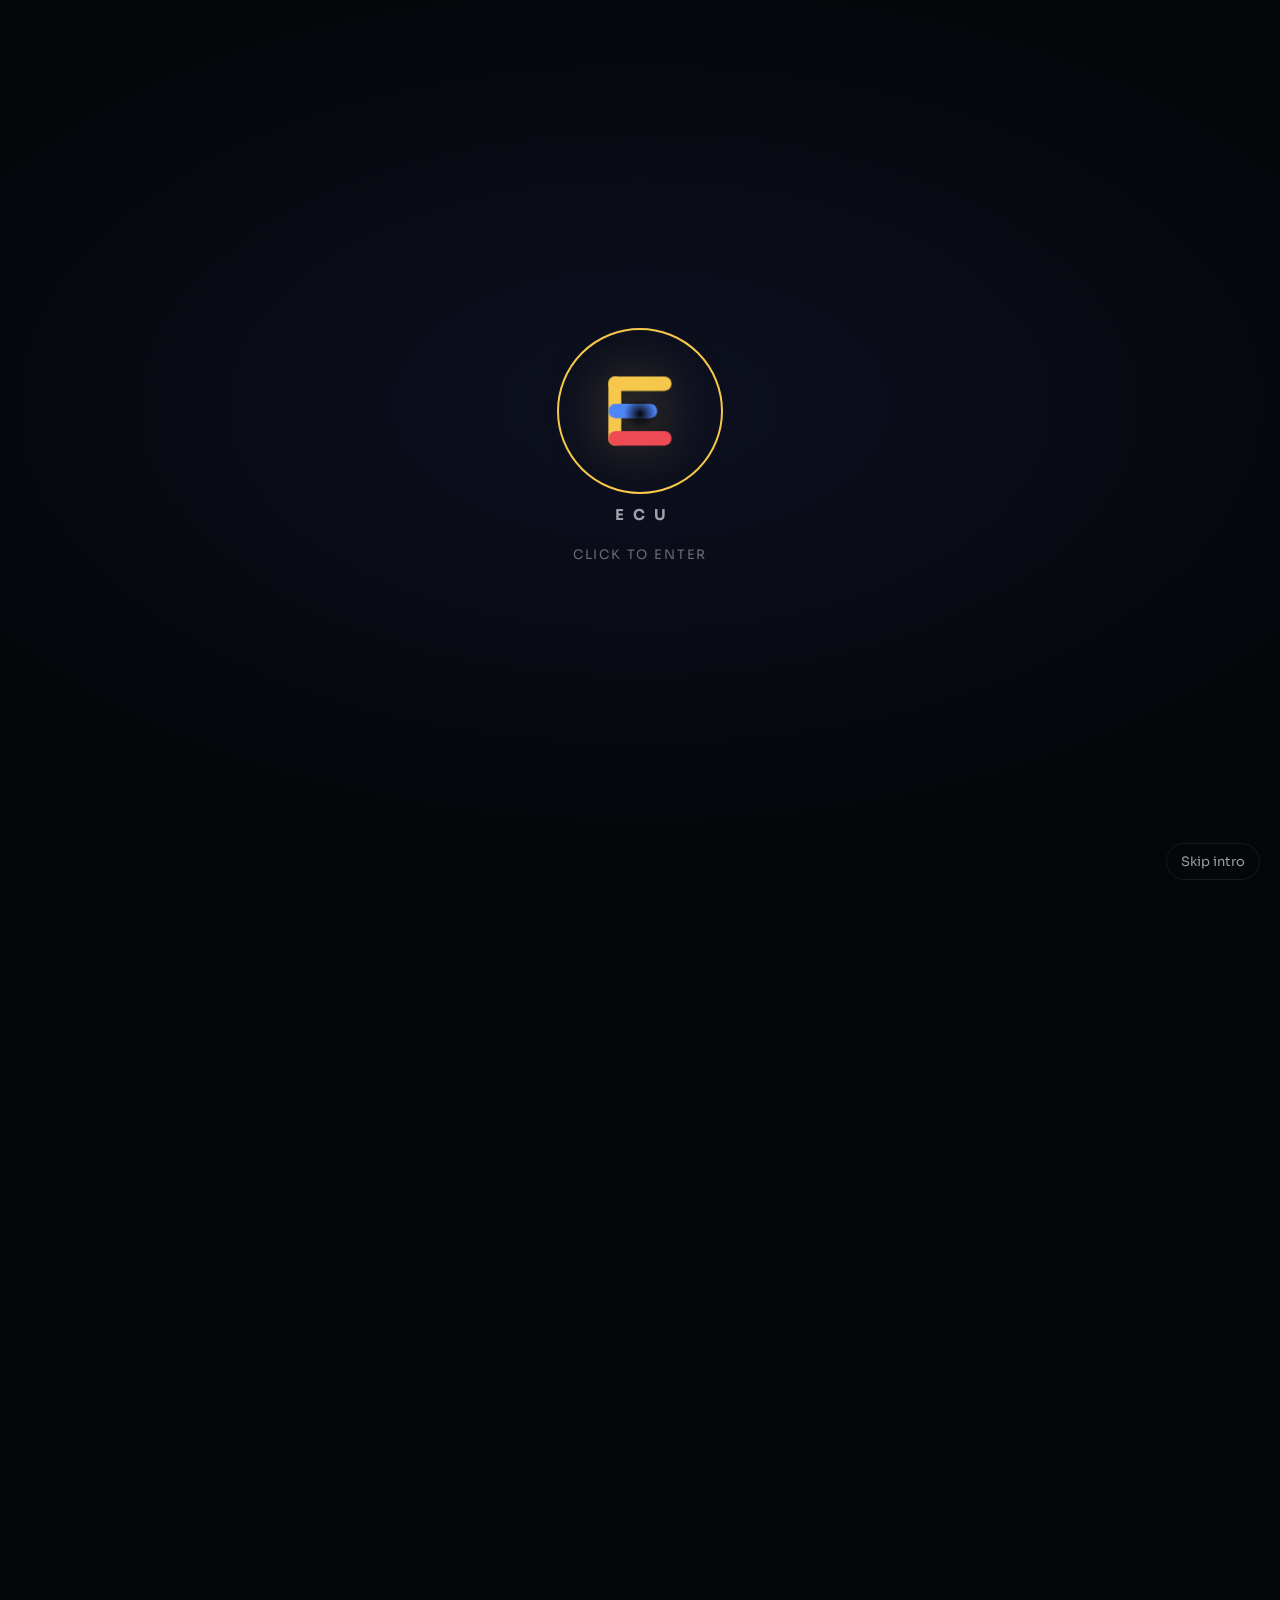
==== commit 88849c26: "Add click-to-enter logo intro The ECU logo leans toward the cursor and its blades spread as it gets " ====
--- a/index.html
+++ b/index.html
@@ -29,17 +29,33 @@
     if ((navigator.deviceMemory && navigator.deviceMemory <= 2) || (navigator.hardwareConcurrency && navigator.hardwareConcurrency <= 2) || conn.saveData) {
       document.documentElement.classList.add("lite");
     }
+    // The click-to-enter intro shows once per visit. Skip it before first paint for returning
+    // visitors, reduced motion, and song links (someone sent a song; go straight to it).
+    var seenIntro = false;
+    try { seenIntro = sessionStorage.getItem("ecu-intro") === "1"; } catch (_) {}
+    if (seenIntro || /[?&]song=/.test(location.search) || (window.matchMedia && matchMedia("(prefers-reduced-motion: reduce)").matches)) {
+      document.documentElement.classList.add("skip-intro");
+    } else {
+      document.documentElement.classList.add("gate-open");
+    }
   </script>
 </head>
 <body>
-  <div class="intro" aria-hidden="true">
-    <svg class="intro-mark" viewBox="0 0 64 64">
-      <rect class="blade blade-spine" x="10" y="8" width="9" height="48" rx="4.5"/>
-      <rect class="blade blade-1" x="10" y="8" width="44" height="10" rx="5"/>
-      <rect class="blade blade-2" x="10" y="27" width="34" height="10" rx="5"/>
-      <rect class="blade blade-3" x="10" y="46" width="44" height="10" rx="5"/>
-    </svg>
-    <span class="intro-word">ECU</span>
+  <div class="intro" id="intro">
+    <span class="intro-ring intro-ring-gold" aria-hidden="true"></span>
+    <span class="intro-ring intro-ring-blue" aria-hidden="true"></span>
+    <button class="intro-enter" id="intro-enter" type="button" data-i18n-aria-label="gate.label" aria-label="Enter the site">
+      <span class="intro-pulse" aria-hidden="true"></span>
+      <svg class="intro-mark" viewBox="0 0 64 64" aria-hidden="true">
+        <rect class="blade blade-spine" x="10" y="8" width="9" height="48" rx="4.5"/>
+        <rect class="blade blade-1" x="10" y="8" width="44" height="10" rx="5"/>
+        <rect class="blade blade-2" x="10" y="27" width="34" height="10" rx="5"/>
+        <rect class="blade blade-3" x="10" y="46" width="44" height="10" rx="5"/>
+      </svg>
+    </button>
+    <span class="intro-word" aria-hidden="true">ECU</span>
+    <span class="intro-hint" id="intro-hint" data-i18n="gate.click">Click to enter</span>
+    <button class="intro-skip" id="intro-skip" type="button" data-i18n="gate.skip">Skip intro</button>
   </div>
 
   <div class="backdrop" aria-hidden="true">
@@ -227,7 +243,7 @@
   <div id="toast" class="toast" role="status" aria-live="polite"></div>
 
   <script id="track-data" type="application/json">{"name": "Mateo Amendano", "site": "https://mateoamendano.com/", "tracks": [{"title": "Amor Por Aquí, Amor Por Allá", "src": "audio/amor-por-aqui-amor-por-alla.mp3", "cover": "images/covers/amor-por-aqui-amor-por-alla.jpg", "accent": "#f5c7d4", "duration": 183.170612, "artist": "Mateo Amendano", "slug": "amor-por-aqui-amor-por-alla", "share": "https://mateoamendano.com/s/amor-por-aqui-amor-por-alla/"}, {"title": "My Life", "src": "audio/my-life.mp3", "cover": "images/covers/my-life.jpg", "accent": "#ffd2a3", "duration": 174.733061, "artist": "Mateo Amendano", "slug": "my-life", "share": "https://mateoamendano.com/s/my-life/"}, {"title": "Millones Más", "src": "audio/millones-mas.mp3", "cover": "images/covers/millones-mas.jpg", "accent": "#f7d58d", "duration": 180.062041, "artist": "Mateo Amendano", "slug": "millones-mas", "share": "https://mateoamendano.com/s/millones-mas/"}, {"title": "Entre La Multitud", "src": "audio/entre-la-multitud.mp3", "cover": "images/covers/entre-la-multitud-600.jpg", "accent": "#d8b5ff", "duration": 185.49551, "artist": "Mateo Amendano", "slug": "entre-la-multitud", "share": "https://mateoamendano.com/s/entre-la-multitud/"}]}</script>
-  <script id="i18n-data" type="application/json">{"name": "Mateo Amendano", "defaultLanguage": "en", "locales": {"en": {"name": "English", "dir": "ltr", "messages": {"meta.title": "{name} | Music, code & more", "meta.description": "{name} — artist and producer. Music, projects, and everything I make.", "site.eyebrow": "Artist · Producer · ECU", "content.tagline": "Music, code, and everything I make.", "hero.listen": "Listen now", "content.group.0": "Latest Release", "content.group.1": "Streaming Platforms", "content.group.2": "Socials", "music.heading": "Discography", "site.footer": "{name} · An ECU production", "release.kicker": "Latest release", "release.cta": "Watch the lyric video", "link.newTab": "Opens in a new tab", "language.label": "Language", "language.changed": "Site language changed to {language}.", "player.heading": "Music player", "player.play": "Play music", "player.pause": "Pause music", "player.ready": "Ready to play", "player.playing": "Now playing", "player.previous": "Previous song", "player.next": "Next song", "player.position": "Song position", "player.volume": "Music volume", "player.mute": "Mute music", "player.unmute": "Unmute music", "player.openQueue": "Open playlist", "player.closeQueue": "Close playlist", "player.queueHeading": "Your next listen", "player.playTrack": "Play {title}", "player.time": "{current} of {total}", "player.startPrompt": "Press Play to start the music.", "player.loadError": "This song could not load. Try another track.", "player.comingSoon": "Coming soon", "player.empty": "Music will be available here soon.", "player.songCount.zero": "{count} songs", "player.songCount.one": "{count} song", "player.songCount.two": "{count} songs", "player.songCount.few": "{count} songs", "player.songCount.many": "{count} songs", "player.songCount.other": "{count} songs", "content.group.3": "More from ECU", "upcoming.kicker": "Coming soon", "upcoming.days": "days", "upcoming.hours": "hours", "upcoming.minutes": "min", "upcoming.seconds": "sec", "upcoming.presave": "Pre-save", "upcoming.out": "Out now", "upcoming.listen": "Listen now", "share.song": "Share {title}", "share.player": "Share this song", "share.copied": "Link copied", "share.loaded": "{title} is ready. Press play to listen.", "viz.open": "Open full-screen visualizer", "viz.close": "Close visualizer", "qr.open": "Show QR code", "qr.heading": "Scan to open my page", "qr.copy": "Copy link", "qr.download": "Download QR", "qr.close": "Close", "theme.light": "Switch to light mode", "theme.dark": "Switch to dark mode", "contact.heading": "Contact & booking", "contact.intro": "Collabs, shows, or just to say hi. I read everything.", "contact.name": "Name", "contact.email": "Email", "contact.message": "Message", "contact.send": "Send message", "contact.sending": "Sending…", "contact.sent": "Thanks! Your message is on its way.", "contact.error": "It couldn't be sent. Please try again.", "app.install": "Install app", "nav.label": "Main", "nav.home": "Home", "nav.music": "Music", "nav.about": "About", "nav.projects": "Projects", "nav.contact": "Contact", "nav.menu": "Open menu", "nav.close": "Close menu", "about.heading": "About me", "about.lead": "I'm {name}. Friends call me ECU.", "about.body": "I write, produce, and release my own music, and I build the things around it too, like this site. ECU is my signature: everything I make carries it, whether it's a song or a line of code.", "about.role.0": "Artist", "about.role.1": "Producer", "about.role.2": "Developer", "projects.heading": "Projects", "projects.intro": "Beyond the music: things I design and build as ECU.", "project.ecusystem": "The home of my ECU projects on the web.", "project.ecuLinks": "This site: music player, discography, and links in 7 languages, built with plain HTML, CSS, and JavaScript.", "projects.open": "View project"}}, "es": {"name": "Español", "dir": "ltr", "messages": {"meta.title": "{name} | Música, código y más", "meta.description": "{name} — artista y productor. Música, proyectos y todo lo que creo.", "site.eyebrow": "Artista · Productor · ECU", "content.tagline": "Música, código y todo lo que creo.", "hero.listen": "Escuchar ahora", "content.group.0": "Último lanzamiento", "content.group.1": "Plataformas de streaming", "content.group.2": "Redes sociales", "music.heading": "Discografía", "site.footer": "{name} · Una producción ECU", "release.kicker": "Último lanzamiento", "release.cta": "Ver el video con la letra", "link.newTab": "Se abre en una pestaña nueva", "language.label": "Idioma", "language.changed": "El idioma del sitio cambió a {language}.", "player.heading": "Reproductor de música", "player.play": "Reproducir música", "player.pause": "Pausar música", "player.ready": "Listo para reproducir", "player.playing": "Reproduciendo", "player.previous": "Canción anterior", "player.next": "Siguiente canción", "player.position": "Posición en la canción", "player.volume": "Volumen de la música", "player.mute": "Silenciar música", "player.unmute": "Activar el sonido de la música", "player.openQueue": "Abrir lista de reproducción", "player.closeQueue": "Cerrar lista de reproducción", "player.queueHeading": "Tu próxima canción", "player.playTrack": "Reproducir {title}", "player.time": "{current} de {total}", "player.startPrompt": "Pulsa Reproducir para iniciar la música.", "player.loadError": "No se pudo cargar esta canción. Prueba con otra.", "player.comingSoon": "Próximamente", "player.empty": "Pronto encontrarás música aquí.", "player.songCount.zero": "{count} canciones", "player.songCount.one": "{count} canción", "player.songCount.two": "{count} canciones", "player.songCount.few": "{count} canciones", "player.songCount.many": "{count} canciones", "player.songCount.other": "{count} canciones", "content.group.3": "Más de ECU", "upcoming.kicker": "Próximamente", "upcoming.days": "días", "upcoming.hours": "horas", "upcoming.minutes": "min", "upcoming.seconds": "seg", "upcoming.presave": "Pre-guardar", "upcoming.out": "Ya disponible", "upcoming.listen": "Escuchar ahora", "share.song": "Compartir {title}", "share.player": "Compartir esta canción", "share.copied": "Enlace copiado", "share.loaded": "{title} está lista. Pulsa reproducir para escucharla.", "viz.open": "Abrir visualizador en pantalla completa", "viz.close": "Cerrar visualizador", "qr.open": "Mostrar código QR", "qr.heading": "Escanea para abrir mi página", "qr.copy": "Copiar enlace", "qr.download": "Descargar QR", "qr.close": "Cerrar", "theme.light": "Cambiar a modo claro", "theme.dark": "Cambiar a modo oscuro", "contact.heading": "Contacto y booking", "contact.intro": "Colaboraciones, shows o solo para saludar. Leo todo.", "contact.name": "Nombre", "contact.email": "Correo", "contact.message": "Mensaje", "contact.send": "Enviar mensaje", "contact.sending": "Enviando…", "contact.sent": "¡Gracias! Tu mensaje va en camino.", "contact.error": "No se pudo enviar. Inténtalo de nuevo.", "app.install": "Instalar app", "nav.label": "Principal", "nav.home": "Inicio", "nav.music": "Música", "nav.about": "Sobre mí", "nav.projects": "Proyectos", "nav.contact": "Contacto", "nav.menu": "Abrir menú", "nav.close": "Cerrar menú", "about.heading": "Sobre mí", "about.lead": "Soy {name}. Mis amigos me dicen ECU.", "about.body": "Escribo, produzco y publico mi propia música, y también construyo todo lo que la rodea, como este sitio. ECU es mi firma: todo lo que creo la lleva, sea una canción o una línea de código.", "about.role.0": "Artista", "about.role.1": "Productor", "about.role.2": "Desarrollador", "projects.heading": "Proyectos", "projects.intro": "Más allá de la música: cosas que diseño y construyo como ECU.", "project.ecusystem": "El hogar de mis proyectos ECU en la web.", "project.ecuLinks": "Este sitio: reproductor, discografía y enlaces en 7 idiomas, hecho con HTML, CSS y JavaScript puro.", "projects.open": "Ver proyecto"}}, "pt": {"name": "Português", "dir": "ltr", "messages": {"meta.title": "{name} | Música, código e mais", "meta.description": "{name} — artista e produtor. Música, projetos e tudo o que eu crio.", "site.eyebrow": "Artista · Produtor · ECU", "content.tagline": "Música, código e tudo o que eu crio.", "hero.listen": "Ouvir agora", "content.group.0": "Último lançamento", "content.group.1": "Plataformas de streaming", "content.group.2": "Redes sociais", "music.heading": "Discografia", "site.footer": "{name} · Uma produção ECU", "release.kicker": "Último lançamento", "release.cta": "Assistir ao vídeo com a letra", "link.newTab": "Abre em uma nova aba", "language.label": "Idioma", "language.changed": "O idioma do site mudou para {language}.", "player.heading": "Reprodutor de música", "player.play": "Reproduzir música", "player.pause": "Pausar música", "player.ready": "Pronto para reproduzir", "player.playing": "Tocando agora", "player.previous": "Música anterior", "player.next": "Próxima música", "player.position": "Posição na música", "player.volume": "Volume da música", "player.mute": "Silenciar música", "player.unmute": "Ativar o som da música", "player.openQueue": "Abrir playlist", "player.closeQueue": "Fechar playlist", "player.queueHeading": "Sua próxima música", "player.playTrack": "Reproduzir {title}", "player.time": "{current} de {total}", "player.startPrompt": "Pressione Reproduzir para iniciar a música.", "player.loadError": "Não foi possível carregar esta música. Tente outra.", "player.comingSoon": "Em breve", "player.empty": "Em breve haverá música aqui.", "player.songCount.zero": "{count} músicas", "player.songCount.one": "{count} música", "player.songCount.two": "{count} músicas", "player.songCount.few": "{count} músicas", "player.songCount.many": "{count} músicas", "player.songCount.other": "{count} músicas", "content.group.3": "Mais de ECU", "upcoming.kicker": "Em breve", "upcoming.days": "dias", "upcoming.hours": "horas", "upcoming.minutes": "min", "upcoming.seconds": "seg", "upcoming.presave": "Pré-salvar", "upcoming.out": "Já disponível", "upcoming.listen": "Ouvir agora", "share.song": "Compartilhar {title}", "share.player": "Compartilhar esta música", "share.copied": "Link copiado", "share.loaded": "{title} está pronta. Toque em reproduzir para ouvir.", "viz.open": "Abrir visualizador em tela cheia", "viz.close": "Fechar visualizador", "qr.open": "Mostrar código QR", "qr.heading": "Escaneie para abrir minha página", "qr.copy": "Copiar link", "qr.download": "Baixar QR", "qr.close": "Fechar", "theme.light": "Mudar para o modo claro", "theme.dark": "Mudar para o modo escuro", "contact.heading": "Contato e booking", "contact.intro": "Parcerias, shows ou só para dizer oi. Eu leio tudo.", "contact.name": "Nome", "contact.email": "E-mail", "contact.message": "Mensagem", "contact.send": "Enviar mensagem", "contact.sending": "Enviando…", "contact.sent": "Obrigado! Sua mensagem está a caminho.", "contact.error": "Não foi possível enviar. Tente novamente.", "app.install": "Instalar app", "nav.label": "Principal", "nav.home": "Início", "nav.music": "Música", "nav.about": "Sobre mim", "nav.projects": "Projetos", "nav.contact": "Contato", "nav.menu": "Abrir menu", "nav.close": "Fechar menu", "about.heading": "Sobre mim", "about.lead": "Eu sou {name}. Meus amigos me chamam de ECU.", "about.body": "Eu escrevo, produzo e lanço minha própria música, e também construo tudo ao redor dela, como este site. ECU é a minha assinatura: tudo o que eu crio leva essa marca, seja uma música ou uma linha de código.", "about.role.0": "Artista", "about.role.1": "Produtor", "about.role.2": "Desenvolvedor", "projects.heading": "Projetos", "projects.intro": "Além da música: coisas que eu desenho e construo como ECU.", "project.ecusystem": "A casa dos meus projetos ECU na web.", "project.ecuLinks": "Este site: player, discografia e links em 7 idiomas, feito com HTML, CSS e JavaScript puro.", "projects.open": "Ver projeto"}}, "fr": {"name": "Français", "dir": "ltr", "messages": {"meta.title": "{name} | Musique, code et plus", "meta.description": "{name} — artiste et producteur. Musique, projets et tout ce que je crée.", "site.eyebrow": "Artiste · Producteur · ECU", "content.tagline": "Musique, code et tout ce que je crée.", "hero.listen": "Écouter maintenant", "content.group.0": "Dernière sortie", "content.group.1": "Plateformes de streaming", "content.group.2": "Réseaux sociaux", "music.heading": "Discographie", "site.footer": "{name} · Une production ECU", "release.kicker": "Dernière sortie", "release.cta": "Voir la vidéo avec les paroles", "link.newTab": "S’ouvre dans un nouvel onglet", "language.label": "Langue", "language.changed": "La langue du site est maintenant : {language}.", "player.heading": "Lecteur de musique", "player.play": "Lire la musique", "player.pause": "Mettre la musique en pause", "player.ready": "Prêt à écouter", "player.playing": "En cours de lecture", "player.previous": "Morceau précédent", "player.next": "Morceau suivant", "player.position": "Position dans le morceau", "player.volume": "Volume de la musique", "player.mute": "Couper le son", "player.unmute": "Rétablir le son", "player.openQueue": "Ouvrir la playlist", "player.closeQueue": "Fermer la playlist", "player.queueHeading": "Votre prochaine écoute", "player.playTrack": "Lire {title}", "player.time": "{current} sur {total}", "player.startPrompt": "Appuyez sur Lecture pour lancer la musique.", "player.loadError": "Impossible de charger ce morceau. Essayez-en un autre.", "player.comingSoon": "Bientôt disponible", "player.empty": "De la musique sera bientôt disponible ici.", "player.songCount.zero": "{count} morceaux", "player.songCount.one": "{count} morceau", "player.songCount.two": "{count} morceaux", "player.songCount.few": "{count} morceaux", "player.songCount.many": "{count} morceaux", "player.songCount.other": "{count} morceaux", "content.group.3": "Plus de ECU", "upcoming.kicker": "Bientôt", "upcoming.days": "jours", "upcoming.hours": "heures", "upcoming.minutes": "min", "upcoming.seconds": "s", "upcoming.presave": "Pré-enregistrer", "upcoming.out": "Disponible", "upcoming.listen": "Écouter maintenant", "share.song": "Partager {title}", "share.player": "Partager ce morceau", "share.copied": "Lien copié", "share.loaded": "{title} est prêt. Appuyez sur lecture pour l’écouter.", "viz.open": "Ouvrir le visualiseur en plein écran", "viz.close": "Fermer le visualiseur", "qr.open": "Afficher le code QR", "qr.heading": "Scannez pour ouvrir ma page", "qr.copy": "Copier le lien", "qr.download": "Télécharger le QR", "qr.close": "Fermer", "theme.light": "Passer en mode clair", "theme.dark": "Passer en mode sombre", "contact.heading": "Contact et booking", "contact.intro": "Collabs, concerts ou juste pour dire bonjour. Je lis tout.", "contact.name": "Nom", "contact.email": "E-mail", "contact.message": "Message", "contact.send": "Envoyer le message", "contact.sending": "Envoi…", "contact.sent": "Merci ! Votre message est en route.", "contact.error": "L’envoi a échoué. Veuillez réessayer.", "app.install": "Installer l’app", "nav.label": "Principal", "nav.home": "Accueil", "nav.music": "Musique", "nav.about": "À propos", "nav.projects": "Projets", "nav.contact": "Contact", "nav.menu": "Ouvrir le menu", "nav.close": "Fermer le menu", "about.heading": "À propos", "about.lead": "Je suis {name}. Mes amis m'appellent ECU.", "about.body": "J'écris, je produis et je sors ma propre musique, et je construis aussi tout ce qui l'entoure, comme ce site. ECU, c'est ma signature : tout ce que je crée la porte, que ce soit une chanson ou une ligne de code.", "about.role.0": "Artiste", "about.role.1": "Producteur", "about.role.2": "Développeur", "projects.heading": "Projets", "projects.intro": "Au-delà de la musique : ce que je conçois et construis en tant qu'ECU.", "project.ecusystem": "La maison de mes projets ECU sur le web.", "project.ecuLinks": "Ce site : lecteur, discographie et liens en 7 langues, codé en HTML, CSS et JavaScript pur.", "projects.open": "Voir le projet"}}, "de": {"name": "Deutsch", "dir": "ltr", "messages": {"meta.title": "{name} | Musik, Code & mehr", "meta.description": "{name} — Künstler und Produzent. Musik, Projekte und alles, was ich mache.", "site.eyebrow": "Künstler · Produzent · ECU", "content.tagline": "Musik, Code und alles, was ich mache.", "hero.listen": "Jetzt anhören", "content.group.0": "Neueste Veröffentlichung", "content.group.1": "Streamingdienste", "content.group.2": "Soziale Netzwerke", "music.heading": "Diskografie", "site.footer": "{name} · Eine ECU-Produktion", "release.kicker": "Neueste Veröffentlichung", "release.cta": "Video mit Songtext ansehen", "link.newTab": "Öffnet in einem neuen Tab", "language.label": "Sprache", "language.changed": "Die Sprache der Website wurde auf {language} geändert.", "player.heading": "Musikplayer", "player.play": "Musik abspielen", "player.pause": "Musik pausieren", "player.ready": "Bereit zum Abspielen", "player.playing": "Aktuelle Wiedergabe", "player.previous": "Vorheriger Song", "player.next": "Nächster Song", "player.position": "Position im Song", "player.volume": "Musiklautstärke", "player.mute": "Musik stummschalten", "player.unmute": "Musikton einschalten", "player.openQueue": "Playlist öffnen", "player.closeQueue": "Playlist schließen", "player.queueHeading": "Dein nächster Song", "player.playTrack": "{title} abspielen", "player.time": "{current} von {total}", "player.startPrompt": "Drücke auf Wiedergabe, um die Musik zu starten.", "player.loadError": "Dieser Song konnte nicht geladen werden. Versuche einen anderen.", "player.comingSoon": "Demnächst", "player.empty": "Hier gibt es bald Musik.", "player.songCount.zero": "{count} Songs", "player.songCount.one": "{count} Song", "player.songCount.two": "{count} Songs", "player.songCount.few": "{count} Songs", "player.songCount.many": "{count} Songs", "player.songCount.other": "{count} Songs", "content.group.3": "Mehr von ECU", "upcoming.kicker": "Demnächst", "upcoming.days": "Tage", "upcoming.hours": "Std.", "upcoming.minutes": "Min.", "upcoming.seconds": "Sek.", "upcoming.presave": "Pre-Save", "upcoming.out": "Jetzt erhältlich", "upcoming.listen": "Jetzt anhören", "share.song": "{title} teilen", "share.player": "Diesen Song teilen", "share.copied": "Link kopiert", "share.loaded": "{title} ist bereit. Drücke auf Wiedergabe.", "viz.open": "Vollbild-Visualizer öffnen", "viz.close": "Visualizer schließen", "qr.open": "QR-Code anzeigen", "qr.heading": "Scannen, um meine Seite zu öffnen", "qr.copy": "Link kopieren", "qr.download": "QR herunterladen", "qr.close": "Schließen", "theme.light": "Zum hellen Modus wechseln", "theme.dark": "Zum dunklen Modus wechseln", "contact.heading": "Kontakt und Booking", "contact.intro": "Kollabs, Auftritte oder einfach Hallo sagen. Ich lese alles.", "contact.name": "Name", "contact.email": "E-Mail", "contact.message": "Nachricht", "contact.send": "Nachricht senden", "contact.sending": "Wird gesendet…", "contact.sent": "Danke! Deine Nachricht ist unterwegs.", "contact.error": "Senden fehlgeschlagen. Bitte versuche es erneut.", "app.install": "App installieren", "nav.label": "Hauptmenü", "nav.home": "Start", "nav.music": "Musik", "nav.about": "Über mich", "nav.projects": "Projekte", "nav.contact": "Kontakt", "nav.menu": "Menü öffnen", "nav.close": "Menü schließen", "about.heading": "Über mich", "about.lead": "Ich bin {name}. Freunde nennen mich ECU.", "about.body": "Ich schreibe, produziere und veröffentliche meine eigene Musik und baue auch alles drumherum, wie diese Website. ECU ist meine Signatur: Alles, was ich mache, trägt sie – ob Song oder Codezeile.", "about.role.0": "Künstler", "about.role.1": "Produzent", "about.role.2": "Entwickler", "projects.heading": "Projekte", "projects.intro": "Mehr als Musik: Dinge, die ich als ECU gestalte und baue.", "project.ecusystem": "Das Zuhause meiner ECU-Projekte im Web.", "project.ecuLinks": "Diese Website: Player, Diskografie und Links in 7 Sprachen, gebaut mit purem HTML, CSS und JavaScript.", "projects.open": "Projekt ansehen"}}, "it": {"name": "Italiano", "dir": "ltr", "messages": {"meta.title": "{name} | Musica, codice e altro", "meta.description": "{name} — artista e produttore. Musica, progetti e tutto ciò che creo.", "site.eyebrow": "Artista · Produttore · ECU", "content.tagline": "Musica, codice e tutto ciò che creo.", "hero.listen": "Ascolta ora", "content.group.0": "Ultima uscita", "content.group.1": "Piattaforme di streaming", "content.group.2": "Social", "music.heading": "Discografia", "site.footer": "{name} · Una produzione ECU", "release.kicker": "Ultima uscita", "release.cta": "Guarda il video con il testo", "link.newTab": "Si apre in una nuova scheda", "language.label": "Lingua", "language.changed": "La lingua del sito è ora: {language}.", "player.heading": "Lettore musicale", "player.play": "Riproduci musica", "player.pause": "Metti in pausa la musica", "player.ready": "Pronto per la riproduzione", "player.playing": "In riproduzione", "player.previous": "Brano precedente", "player.next": "Brano successivo", "player.position": "Posizione nel brano", "player.volume": "Volume della musica", "player.mute": "Disattiva l’audio", "player.unmute": "Riattiva l’audio", "player.openQueue": "Apri la playlist", "player.closeQueue": "Chiudi la playlist", "player.queueHeading": "Il tuo prossimo ascolto", "player.playTrack": "Riproduci {title}", "player.time": "{current} di {total}", "player.startPrompt": "Premi Riproduci per avviare la musica.", "player.loadError": "Impossibile caricare questo brano. Provane un altro.", "player.comingSoon": "In arrivo", "player.empty": "Qui troverai presto la musica.", "player.songCount.zero": "{count} brani", "player.songCount.one": "{count} brano", "player.songCount.two": "{count} brani", "player.songCount.few": "{count} brani", "player.songCount.many": "{count} brani", "player.songCount.other": "{count} brani", "content.group.3": "Altro da ECU", "upcoming.kicker": "In arrivo", "upcoming.days": "giorni", "upcoming.hours": "ore", "upcoming.minutes": "min", "upcoming.seconds": "sec", "upcoming.presave": "Pre-salva", "upcoming.out": "Disponibile ora", "upcoming.listen": "Ascolta ora", "share.song": "Condividi {title}", "share.player": "Condividi questo brano", "share.copied": "Link copiato", "share.loaded": "{title} è pronto. Premi riproduci per ascoltarlo.", "viz.open": "Apri il visualizzatore a schermo intero", "viz.close": "Chiudi il visualizzatore", "qr.open": "Mostra codice QR", "qr.heading": "Scansiona per aprire la mia pagina", "qr.copy": "Copia link", "qr.download": "Scarica QR", "qr.close": "Chiudi", "theme.light": "Passa alla modalità chiara", "theme.dark": "Passa alla modalità scura", "contact.heading": "Contatti e booking", "contact.intro": "Collaborazioni, live o solo per salutare. Leggo tutto.", "contact.name": "Nome", "contact.email": "Email", "contact.message": "Messaggio", "contact.send": "Invia messaggio", "contact.sending": "Invio in corso…", "contact.sent": "Grazie! Il tuo messaggio è in arrivo.", "contact.error": "Invio non riuscito. Riprova.", "app.install": "Installa app", "nav.label": "Principale", "nav.home": "Home", "nav.music": "Musica", "nav.about": "Chi sono", "nav.projects": "Progetti", "nav.contact": "Contatti", "nav.menu": "Apri menu", "nav.close": "Chiudi menu", "about.heading": "Chi sono", "about.lead": "Sono {name}. Gli amici mi chiamano ECU.", "about.body": "Scrivo, produco e pubblico la mia musica, e costruisco anche tutto ciò che le sta intorno, come questo sito. ECU è la mia firma: tutto ciò che creo la porta, che sia una canzone o una riga di codice.", "about.role.0": "Artista", "about.role.1": "Produttore", "about.role.2": "Sviluppatore", "projects.heading": "Progetti", "projects.intro": "Oltre la musica: cose che progetto e costruisco come ECU.", "project.ecusystem": "La casa dei miei progetti ECU sul web.", "project.ecuLinks": "Questo sito: player, discografia e link in 7 lingue, realizzato in HTML, CSS e JavaScript puro.", "projects.open": "Vedi progetto"}}, "ar": {"name": "العربية", "dir": "rtl", "messages": {"meta.title": "{name} | موسيقى وبرمجة والمزيد", "meta.description": "{name} — فنان ومنتج. موسيقى ومشاريع وكل ما أصنعه.", "site.eyebrow": "فنان · منتج · ECU", "content.tagline": "موسيقى وبرمجة وكل ما أصنعه.", "hero.listen": "استمع الآن", "content.group.0": "أحدث إصدار", "content.group.1": "منصات الاستماع", "content.group.2": "حسابات التواصل الاجتماعي", "music.heading": "الأعمال الموسيقية", "site.footer": "{name} · من إنتاج ECU", "release.kicker": "أحدث إصدار", "release.cta": "شاهد فيديو كلمات الأغنية", "link.newTab": "يفتح في علامة تبويب جديدة", "language.label": "اللغة", "language.changed": "تم تغيير لغة الموقع إلى {language}.", "player.heading": "مشغّل الموسيقى", "player.play": "تشغيل الموسيقى", "player.pause": "إيقاف الموسيقى مؤقتًا", "player.ready": "جاهز للتشغيل", "player.playing": "قيد التشغيل", "player.previous": "الأغنية السابقة", "player.next": "الأغنية التالية", "player.position": "موضع التشغيل في الأغنية", "player.volume": "مستوى صوت الموسيقى", "player.mute": "كتم الموسيقى", "player.unmute": "إلغاء كتم الموسيقى", "player.openQueue": "فتح قائمة التشغيل", "player.closeQueue": "إغلاق قائمة التشغيل", "player.queueHeading": "استماعك القادم", "player.playTrack": "تشغيل {title}", "player.time": "{current} من {total}", "player.startPrompt": "اضغط على زر التشغيل لبدء الموسيقى.", "player.loadError": "تعذّر تحميل هذه الأغنية. جرّب أغنية أخرى.", "player.comingSoon": "قريبًا", "player.empty": "ستتوفر الموسيقى هنا قريبًا.", "player.songCount.zero": "{count} أغانٍ", "player.songCount.one": "{count} أغنية", "player.songCount.two": "أغنيتان ({count})", "player.songCount.few": "{count} أغانٍ", "player.songCount.many": "{count} أغنية", "player.songCount.other": "{count} أغنية", "content.group.3": "المزيد من ECU", "upcoming.kicker": "قريبًا", "upcoming.days": "أيام", "upcoming.hours": "ساعات", "upcoming.minutes": "دقيقة", "upcoming.seconds": "ثانية", "upcoming.presave": "حفظ مسبق", "upcoming.out": "متاح الآن", "upcoming.listen": "استمع الآن", "share.song": "مشاركة {title}", "share.player": "مشاركة هذه الأغنية", "share.copied": "تم نسخ الرابط", "share.loaded": "{title} جاهزة. اضغط تشغيل للاستماع.", "viz.open": "فتح المؤثرات المرئية بملء الشاشة", "viz.close": "إغلاق المؤثرات المرئية", "qr.open": "عرض رمز QR", "qr.heading": "امسح الرمز لفتح صفحتي", "qr.copy": "نسخ الرابط", "qr.download": "تنزيل رمز QR", "qr.close": "إغلاق", "theme.light": "التبديل إلى الوضع الفاتح", "theme.dark": "التبديل إلى الوضع الداكن", "contact.heading": "التواصل والحجوزات", "contact.intro": "تعاون أو حفلات أو مجرد تحية. أقرأ كل الرسائل.", "contact.name": "الاسم", "contact.email": "البريد الإلكتروني", "contact.message": "الرسالة", "contact.send": "إرسال الرسالة", "contact.sending": "جارٍ الإرسال…", "contact.sent": "شكرًا! رسالتك في الطريق.", "contact.error": "تعذّر الإرسال. حاول مرة أخرى.", "app.install": "تثبيت التطبيق", "nav.label": "القائمة الرئيسية", "nav.home": "الرئيسية", "nav.music": "الموسيقى", "nav.about": "عني", "nav.projects": "المشاريع", "nav.contact": "تواصل", "nav.menu": "فتح القائمة", "nav.close": "إغلاق القائمة", "about.heading": "عني", "about.lead": "أنا {name}. أصدقائي ينادونني ECU.", "about.body": "أكتب موسيقاي وأنتجها وأصدرها بنفسي، وأبني كل ما يحيط بها أيضًا، مثل هذا الموقع. ECU هو توقيعي: كل ما أصنعه يحمله، سواء كان أغنية أو سطرًا من الكود.", "about.role.0": "فنان", "about.role.1": "منتج", "about.role.2": "مطوّر", "projects.heading": "المشاريع", "projects.intro": "ما وراء الموسيقى: أشياء أصممها وأبنيها باسم ECU.", "project.ecusystem": "موطن مشاريع ECU الخاصة بي على الويب.", "project.ecuLinks": "هذا الموقع: مشغّل موسيقى وديسكوغرافيا وروابط بسبع لغات، مبني بـ HTML وCSS وJavaScript فقط.", "projects.open": "عرض المشروع"}}}}</script>
+  <script id="i18n-data" type="application/json">{"name": "Mateo Amendano", "defaultLanguage": "en", "locales": {"en": {"name": "English", "dir": "ltr", "messages": {"meta.title": "{name} | Music, code & more", "meta.description": "{name} — artist and producer. Music, projects, and everything I make.", "site.eyebrow": "Artist · Producer · ECU", "content.tagline": "Music, code, and everything I make.", "hero.listen": "Listen now", "content.group.0": "Latest Release", "content.group.1": "Streaming Platforms", "content.group.2": "Socials", "music.heading": "Discography", "site.footer": "{name} · An ECU production", "release.kicker": "Latest release", "release.cta": "Watch the lyric video", "link.newTab": "Opens in a new tab", "language.label": "Language", "language.changed": "Site language changed to {language}.", "player.heading": "Music player", "player.play": "Play music", "player.pause": "Pause music", "player.ready": "Ready to play", "player.playing": "Now playing", "player.previous": "Previous song", "player.next": "Next song", "player.position": "Song position", "player.volume": "Music volume", "player.mute": "Mute music", "player.unmute": "Unmute music", "player.openQueue": "Open playlist", "player.closeQueue": "Close playlist", "player.queueHeading": "Your next listen", "player.playTrack": "Play {title}", "player.time": "{current} of {total}", "player.startPrompt": "Press Play to start the music.", "player.loadError": "This song could not load. Try another track.", "player.comingSoon": "Coming soon", "player.empty": "Music will be available here soon.", "player.songCount.zero": "{count} songs", "player.songCount.one": "{count} song", "player.songCount.two": "{count} songs", "player.songCount.few": "{count} songs", "player.songCount.many": "{count} songs", "player.songCount.other": "{count} songs", "content.group.3": "More from ECU", "upcoming.kicker": "Coming soon", "upcoming.days": "days", "upcoming.hours": "hours", "upcoming.minutes": "min", "upcoming.seconds": "sec", "upcoming.presave": "Pre-save", "upcoming.out": "Out now", "upcoming.listen": "Listen now", "share.song": "Share {title}", "share.player": "Share this song", "share.copied": "Link copied", "share.loaded": "{title} is ready. Press play to listen.", "viz.open": "Open full-screen visualizer", "viz.close": "Close visualizer", "qr.open": "Show QR code", "qr.heading": "Scan to open my page", "qr.copy": "Copy link", "qr.download": "Download QR", "qr.close": "Close", "theme.light": "Switch to light mode", "theme.dark": "Switch to dark mode", "contact.heading": "Contact & booking", "contact.intro": "Collabs, shows, or just to say hi. I read everything.", "contact.name": "Name", "contact.email": "Email", "contact.message": "Message", "contact.send": "Send message", "contact.sending": "Sending…", "contact.sent": "Thanks! Your message is on its way.", "contact.error": "It couldn't be sent. Please try again.", "app.install": "Install app", "nav.label": "Main", "nav.home": "Home", "nav.music": "Music", "nav.about": "About", "nav.projects": "Projects", "nav.contact": "Contact", "nav.menu": "Open menu", "nav.close": "Close menu", "about.heading": "About me", "about.lead": "I'm {name}. Friends call me ECU.", "about.body": "I write, produce, and release my own music, and I build the things around it too, like this site. ECU is my signature: everything I make carries it, whether it's a song or a line of code.", "about.role.0": "Artist", "about.role.1": "Producer", "about.role.2": "Developer", "projects.heading": "Projects", "projects.intro": "Beyond the music: things I design and build as ECU.", "project.ecusystem": "The home of my ECU projects on the web.", "project.ecuLinks": "This site: music player, discography, and links in 7 languages, built with plain HTML, CSS, and JavaScript.", "projects.open": "View project", "gate.click": "Click to enter", "gate.tap": "Tap to enter", "gate.skip": "Skip intro", "gate.label": "Enter the site"}}, "es": {"name": "Español", "dir": "ltr", "messages": {"meta.title": "{name} | Música, código y más", "meta.description": "{name} — artista y productor. Música, proyectos y todo lo que creo.", "site.eyebrow": "Artista · Productor · ECU", "content.tagline": "Música, código y todo lo que creo.", "hero.listen": "Escuchar ahora", "content.group.0": "Último lanzamiento", "content.group.1": "Plataformas de streaming", "content.group.2": "Redes sociales", "music.heading": "Discografía", "site.footer": "{name} · Una producción ECU", "release.kicker": "Último lanzamiento", "release.cta": "Ver el video con la letra", "link.newTab": "Se abre en una pestaña nueva", "language.label": "Idioma", "language.changed": "El idioma del sitio cambió a {language}.", "player.heading": "Reproductor de música", "player.play": "Reproducir música", "player.pause": "Pausar música", "player.ready": "Listo para reproducir", "player.playing": "Reproduciendo", "player.previous": "Canción anterior", "player.next": "Siguiente canción", "player.position": "Posición en la canción", "player.volume": "Volumen de la música", "player.mute": "Silenciar música", "player.unmute": "Activar el sonido de la música", "player.openQueue": "Abrir lista de reproducción", "player.closeQueue": "Cerrar lista de reproducción", "player.queueHeading": "Tu próxima canción", "player.playTrack": "Reproducir {title}", "player.time": "{current} de {total}", "player.startPrompt": "Pulsa Reproducir para iniciar la música.", "player.loadError": "No se pudo cargar esta canción. Prueba con otra.", "player.comingSoon": "Próximamente", "player.empty": "Pronto encontrarás música aquí.", "player.songCount.zero": "{count} canciones", "player.songCount.one": "{count} canción", "player.songCount.two": "{count} canciones", "player.songCount.few": "{count} canciones", "player.songCount.many": "{count} canciones", "player.songCount.other": "{count} canciones", "content.group.3": "Más de ECU", "upcoming.kicker": "Próximamente", "upcoming.days": "días", "upcoming.hours": "horas", "upcoming.minutes": "min", "upcoming.seconds": "seg", "upcoming.presave": "Pre-guardar", "upcoming.out": "Ya disponible", "upcoming.listen": "Escuchar ahora", "share.song": "Compartir {title}", "share.player": "Compartir esta canción", "share.copied": "Enlace copiado", "share.loaded": "{title} está lista. Pulsa reproducir para escucharla.", "viz.open": "Abrir visualizador en pantalla completa", "viz.close": "Cerrar visualizador", "qr.open": "Mostrar código QR", "qr.heading": "Escanea para abrir mi página", "qr.copy": "Copiar enlace", "qr.download": "Descargar QR", "qr.close": "Cerrar", "theme.light": "Cambiar a modo claro", "theme.dark": "Cambiar a modo oscuro", "contact.heading": "Contacto y booking", "contact.intro": "Colaboraciones, shows o solo para saludar. Leo todo.", "contact.name": "Nombre", "contact.email": "Correo", "contact.message": "Mensaje", "contact.send": "Enviar mensaje", "contact.sending": "Enviando…", "contact.sent": "¡Gracias! Tu mensaje va en camino.", "contact.error": "No se pudo enviar. Inténtalo de nuevo.", "app.install": "Instalar app", "nav.label": "Principal", "nav.home": "Inicio", "nav.music": "Música", "nav.about": "Sobre mí", "nav.projects": "Proyectos", "nav.contact": "Contacto", "nav.menu": "Abrir menú", "nav.close": "Cerrar menú", "about.heading": "Sobre mí", "about.lead": "Soy {name}. Mis amigos me dicen ECU.", "about.body": "Escribo, produzco y publico mi propia música, y también construyo todo lo que la rodea, como este sitio. ECU es mi firma: todo lo que creo la lleva, sea una canción o una línea de código.", "about.role.0": "Artista", "about.role.1": "Productor", "about.role.2": "Desarrollador", "projects.heading": "Proyectos", "projects.intro": "Más allá de la música: cosas que diseño y construyo como ECU.", "project.ecusystem": "El hogar de mis proyectos ECU en la web.", "project.ecuLinks": "Este sitio: reproductor, discografía y enlaces en 7 idiomas, hecho con HTML, CSS y JavaScript puro.", "projects.open": "Ver proyecto", "gate.click": "Haz clic para entrar", "gate.tap": "Toca para entrar", "gate.skip": "Saltar intro", "gate.label": "Entrar al sitio"}}, "pt": {"name": "Português", "dir": "ltr", "messages": {"meta.title": "{name} | Música, código e mais", "meta.description": "{name} — artista e produtor. Música, projetos e tudo o que eu crio.", "site.eyebrow": "Artista · Produtor · ECU", "content.tagline": "Música, código e tudo o que eu crio.", "hero.listen": "Ouvir agora", "content.group.0": "Último lançamento", "content.group.1": "Plataformas de streaming", "content.group.2": "Redes sociais", "music.heading": "Discografia", "site.footer": "{name} · Uma produção ECU", "release.kicker": "Último lançamento", "release.cta": "Assistir ao vídeo com a letra", "link.newTab": "Abre em uma nova aba", "language.label": "Idioma", "language.changed": "O idioma do site mudou para {language}.", "player.heading": "Reprodutor de música", "player.play": "Reproduzir música", "player.pause": "Pausar música", "player.ready": "Pronto para reproduzir", "player.playing": "Tocando agora", "player.previous": "Música anterior", "player.next": "Próxima música", "player.position": "Posição na música", "player.volume": "Volume da música", "player.mute": "Silenciar música", "player.unmute": "Ativar o som da música", "player.openQueue": "Abrir playlist", "player.closeQueue": "Fechar playlist", "player.queueHeading": "Sua próxima música", "player.playTrack": "Reproduzir {title}", "player.time": "{current} de {total}", "player.startPrompt": "Pressione Reproduzir para iniciar a música.", "player.loadError": "Não foi possível carregar esta música. Tente outra.", "player.comingSoon": "Em breve", "player.empty": "Em breve haverá música aqui.", "player.songCount.zero": "{count} músicas", "player.songCount.one": "{count} música", "player.songCount.two": "{count} músicas", "player.songCount.few": "{count} músicas", "player.songCount.many": "{count} músicas", "player.songCount.other": "{count} músicas", "content.group.3": "Mais de ECU", "upcoming.kicker": "Em breve", "upcoming.days": "dias", "upcoming.hours": "horas", "upcoming.minutes": "min", "upcoming.seconds": "seg", "upcoming.presave": "Pré-salvar", "upcoming.out": "Já disponível", "upcoming.listen": "Ouvir agora", "share.song": "Compartilhar {title}", "share.player": "Compartilhar esta música", "share.copied": "Link copiado", "share.loaded": "{title} está pronta. Toque em reproduzir para ouvir.", "viz.open": "Abrir visualizador em tela cheia", "viz.close": "Fechar visualizador", "qr.open": "Mostrar código QR", "qr.heading": "Escaneie para abrir minha página", "qr.copy": "Copiar link", "qr.download": "Baixar QR", "qr.close": "Fechar", "theme.light": "Mudar para o modo claro", "theme.dark": "Mudar para o modo escuro", "contact.heading": "Contato e booking", "contact.intro": "Parcerias, shows ou só para dizer oi. Eu leio tudo.", "contact.name": "Nome", "contact.email": "E-mail", "contact.message": "Mensagem", "contact.send": "Enviar mensagem", "contact.sending": "Enviando…", "contact.sent": "Obrigado! Sua mensagem está a caminho.", "contact.error": "Não foi possível enviar. Tente novamente.", "app.install": "Instalar app", "nav.label": "Principal", "nav.home": "Início", "nav.music": "Música", "nav.about": "Sobre mim", "nav.projects": "Projetos", "nav.contact": "Contato", "nav.menu": "Abrir menu", "nav.close": "Fechar menu", "about.heading": "Sobre mim", "about.lead": "Eu sou {name}. Meus amigos me chamam de ECU.", "about.body": "Eu escrevo, produzo e lanço minha própria música, e também construo tudo ao redor dela, como este site. ECU é a minha assinatura: tudo o que eu crio leva essa marca, seja uma música ou uma linha de código.", "about.role.0": "Artista", "about.role.1": "Produtor", "about.role.2": "Desenvolvedor", "projects.heading": "Projetos", "projects.intro": "Além da música: coisas que eu desenho e construo como ECU.", "project.ecusystem": "A casa dos meus projetos ECU na web.", "project.ecuLinks": "Este site: player, discografia e links em 7 idiomas, feito com HTML, CSS e JavaScript puro.", "projects.open": "Ver projeto", "gate.click": "Clique para entrar", "gate.tap": "Toque para entrar", "gate.skip": "Pular intro", "gate.label": "Entrar no site"}}, "fr": {"name": "Français", "dir": "ltr", "messages": {"meta.title": "{name} | Musique, code et plus", "meta.description": "{name} — artiste et producteur. Musique, projets et tout ce que je crée.", "site.eyebrow": "Artiste · Producteur · ECU", "content.tagline": "Musique, code et tout ce que je crée.", "hero.listen": "Écouter maintenant", "content.group.0": "Dernière sortie", "content.group.1": "Plateformes de streaming", "content.group.2": "Réseaux sociaux", "music.heading": "Discographie", "site.footer": "{name} · Une production ECU", "release.kicker": "Dernière sortie", "release.cta": "Voir la vidéo avec les paroles", "link.newTab": "S’ouvre dans un nouvel onglet", "language.label": "Langue", "language.changed": "La langue du site est maintenant : {language}.", "player.heading": "Lecteur de musique", "player.play": "Lire la musique", "player.pause": "Mettre la musique en pause", "player.ready": "Prêt à écouter", "player.playing": "En cours de lecture", "player.previous": "Morceau précédent", "player.next": "Morceau suivant", "player.position": "Position dans le morceau", "player.volume": "Volume de la musique", "player.mute": "Couper le son", "player.unmute": "Rétablir le son", "player.openQueue": "Ouvrir la playlist", "player.closeQueue": "Fermer la playlist", "player.queueHeading": "Votre prochaine écoute", "player.playTrack": "Lire {title}", "player.time": "{current} sur {total}", "player.startPrompt": "Appuyez sur Lecture pour lancer la musique.", "player.loadError": "Impossible de charger ce morceau. Essayez-en un autre.", "player.comingSoon": "Bientôt disponible", "player.empty": "De la musique sera bientôt disponible ici.", "player.songCount.zero": "{count} morceaux", "player.songCount.one": "{count} morceau", "player.songCount.two": "{count} morceaux", "player.songCount.few": "{count} morceaux", "player.songCount.many": "{count} morceaux", "player.songCount.other": "{count} morceaux", "content.group.3": "Plus de ECU", "upcoming.kicker": "Bientôt", "upcoming.days": "jours", "upcoming.hours": "heures", "upcoming.minutes": "min", "upcoming.seconds": "s", "upcoming.presave": "Pré-enregistrer", "upcoming.out": "Disponible", "upcoming.listen": "Écouter maintenant", "share.song": "Partager {title}", "share.player": "Partager ce morceau", "share.copied": "Lien copié", "share.loaded": "{title} est prêt. Appuyez sur lecture pour l’écouter.", "viz.open": "Ouvrir le visualiseur en plein écran", "viz.close": "Fermer le visualiseur", "qr.open": "Afficher le code QR", "qr.heading": "Scannez pour ouvrir ma page", "qr.copy": "Copier le lien", "qr.download": "Télécharger le QR", "qr.close": "Fermer", "theme.light": "Passer en mode clair", "theme.dark": "Passer en mode sombre", "contact.heading": "Contact et booking", "contact.intro": "Collabs, concerts ou juste pour dire bonjour. Je lis tout.", "contact.name": "Nom", "contact.email": "E-mail", "contact.message": "Message", "contact.send": "Envoyer le message", "contact.sending": "Envoi…", "contact.sent": "Merci ! Votre message est en route.", "contact.error": "L’envoi a échoué. Veuillez réessayer.", "app.install": "Installer l’app", "nav.label": "Principal", "nav.home": "Accueil", "nav.music": "Musique", "nav.about": "À propos", "nav.projects": "Projets", "nav.contact": "Contact", "nav.menu": "Ouvrir le menu", "nav.close": "Fermer le menu", "about.heading": "À propos", "about.lead": "Je suis {name}. Mes amis m'appellent ECU.", "about.body": "J'écris, je produis et je sors ma propre musique, et je construis aussi tout ce qui l'entoure, comme ce site. ECU, c'est ma signature : tout ce que je crée la porte, que ce soit une chanson ou une ligne de code.", "about.role.0": "Artiste", "about.role.1": "Producteur", "about.role.2": "Développeur", "projects.heading": "Projets", "projects.intro": "Au-delà de la musique : ce que je conçois et construis en tant qu'ECU.", "project.ecusystem": "La maison de mes projets ECU sur le web.", "project.ecuLinks": "Ce site : lecteur, discographie et liens en 7 langues, codé en HTML, CSS et JavaScript pur.", "projects.open": "Voir le projet", "gate.click": "Cliquez pour entrer", "gate.tap": "Touchez pour entrer", "gate.skip": "Passer l'intro", "gate.label": "Entrer sur le site"}}, "de": {"name": "Deutsch", "dir": "ltr", "messages": {"meta.title": "{name} | Musik, Code & mehr", "meta.description": "{name} — Künstler und Produzent. Musik, Projekte und alles, was ich mache.", "site.eyebrow": "Künstler · Produzent · ECU", "content.tagline": "Musik, Code und alles, was ich mache.", "hero.listen": "Jetzt anhören", "content.group.0": "Neueste Veröffentlichung", "content.group.1": "Streamingdienste", "content.group.2": "Soziale Netzwerke", "music.heading": "Diskografie", "site.footer": "{name} · Eine ECU-Produktion", "release.kicker": "Neueste Veröffentlichung", "release.cta": "Video mit Songtext ansehen", "link.newTab": "Öffnet in einem neuen Tab", "language.label": "Sprache", "language.changed": "Die Sprache der Website wurde auf {language} geändert.", "player.heading": "Musikplayer", "player.play": "Musik abspielen", "player.pause": "Musik pausieren", "player.ready": "Bereit zum Abspielen", "player.playing": "Aktuelle Wiedergabe", "player.previous": "Vorheriger Song", "player.next": "Nächster Song", "player.position": "Position im Song", "player.volume": "Musiklautstärke", "player.mute": "Musik stummschalten", "player.unmute": "Musikton einschalten", "player.openQueue": "Playlist öffnen", "player.closeQueue": "Playlist schließen", "player.queueHeading": "Dein nächster Song", "player.playTrack": "{title} abspielen", "player.time": "{current} von {total}", "player.startPrompt": "Drücke auf Wiedergabe, um die Musik zu starten.", "player.loadError": "Dieser Song konnte nicht geladen werden. Versuche einen anderen.", "player.comingSoon": "Demnächst", "player.empty": "Hier gibt es bald Musik.", "player.songCount.zero": "{count} Songs", "player.songCount.one": "{count} Song", "player.songCount.two": "{count} Songs", "player.songCount.few": "{count} Songs", "player.songCount.many": "{count} Songs", "player.songCount.other": "{count} Songs", "content.group.3": "Mehr von ECU", "upcoming.kicker": "Demnächst", "upcoming.days": "Tage", "upcoming.hours": "Std.", "upcoming.minutes": "Min.", "upcoming.seconds": "Sek.", "upcoming.presave": "Pre-Save", "upcoming.out": "Jetzt erhältlich", "upcoming.listen": "Jetzt anhören", "share.song": "{title} teilen", "share.player": "Diesen Song teilen", "share.copied": "Link kopiert", "share.loaded": "{title} ist bereit. Drücke auf Wiedergabe.", "viz.open": "Vollbild-Visualizer öffnen", "viz.close": "Visualizer schließen", "qr.open": "QR-Code anzeigen", "qr.heading": "Scannen, um meine Seite zu öffnen", "qr.copy": "Link kopieren", "qr.download": "QR herunterladen", "qr.close": "Schließen", "theme.light": "Zum hellen Modus wechseln", "theme.dark": "Zum dunklen Modus wechseln", "contact.heading": "Kontakt und Booking", "contact.intro": "Kollabs, Auftritte oder einfach Hallo sagen. Ich lese alles.", "contact.name": "Name", "contact.email": "E-Mail", "contact.message": "Nachricht", "contact.send": "Nachricht senden", "contact.sending": "Wird gesendet…", "contact.sent": "Danke! Deine Nachricht ist unterwegs.", "contact.error": "Senden fehlgeschlagen. Bitte versuche es erneut.", "app.install": "App installieren", "nav.label": "Hauptmenü", "nav.home": "Start", "nav.music": "Musik", "nav.about": "Über mich", "nav.projects": "Projekte", "nav.contact": "Kontakt", "nav.menu": "Menü öffnen", "nav.close": "Menü schließen", "about.heading": "Über mich", "about.lead": "Ich bin {name}. Freunde nennen mich ECU.", "about.body": "Ich schreibe, produziere und veröffentliche meine eigene Musik und baue auch alles drumherum, wie diese Website. ECU ist meine Signatur: Alles, was ich mache, trägt sie – ob Song oder Codezeile.", "about.role.0": "Künstler", "about.role.1": "Produzent", "about.role.2": "Entwickler", "projects.heading": "Projekte", "projects.intro": "Mehr als Musik: Dinge, die ich als ECU gestalte und baue.", "project.ecusystem": "Das Zuhause meiner ECU-Projekte im Web.", "project.ecuLinks": "Diese Website: Player, Diskografie und Links in 7 Sprachen, gebaut mit purem HTML, CSS und JavaScript.", "projects.open": "Projekt ansehen", "gate.click": "Zum Betreten klicken", "gate.tap": "Zum Betreten tippen", "gate.skip": "Intro überspringen", "gate.label": "Website betreten"}}, "it": {"name": "Italiano", "dir": "ltr", "messages": {"meta.title": "{name} | Musica, codice e altro", "meta.description": "{name} — artista e produttore. Musica, progetti e tutto ciò che creo.", "site.eyebrow": "Artista · Produttore · ECU", "content.tagline": "Musica, codice e tutto ciò che creo.", "hero.listen": "Ascolta ora", "content.group.0": "Ultima uscita", "content.group.1": "Piattaforme di streaming", "content.group.2": "Social", "music.heading": "Discografia", "site.footer": "{name} · Una produzione ECU", "release.kicker": "Ultima uscita", "release.cta": "Guarda il video con il testo", "link.newTab": "Si apre in una nuova scheda", "language.label": "Lingua", "language.changed": "La lingua del sito è ora: {language}.", "player.heading": "Lettore musicale", "player.play": "Riproduci musica", "player.pause": "Metti in pausa la musica", "player.ready": "Pronto per la riproduzione", "player.playing": "In riproduzione", "player.previous": "Brano precedente", "player.next": "Brano successivo", "player.position": "Posizione nel brano", "player.volume": "Volume della musica", "player.mute": "Disattiva l’audio", "player.unmute": "Riattiva l’audio", "player.openQueue": "Apri la playlist", "player.closeQueue": "Chiudi la playlist", "player.queueHeading": "Il tuo prossimo ascolto", "player.playTrack": "Riproduci {title}", "player.time": "{current} di {total}", "player.startPrompt": "Premi Riproduci per avviare la musica.", "player.loadError": "Impossibile caricare questo brano. Provane un altro.", "player.comingSoon": "In arrivo", "player.empty": "Qui troverai presto la musica.", "player.songCount.zero": "{count} brani", "player.songCount.one": "{count} brano", "player.songCount.two": "{count} brani", "player.songCount.few": "{count} brani", "player.songCount.many": "{count} brani", "player.songCount.other": "{count} brani", "content.group.3": "Altro da ECU", "upcoming.kicker": "In arrivo", "upcoming.days": "giorni", "upcoming.hours": "ore", "upcoming.minutes": "min", "upcoming.seconds": "sec", "upcoming.presave": "Pre-salva", "upcoming.out": "Disponibile ora", "upcoming.listen": "Ascolta ora", "share.song": "Condividi {title}", "share.player": "Condividi questo brano", "share.copied": "Link copiato", "share.loaded": "{title} è pronto. Premi riproduci per ascoltarlo.", "viz.open": "Apri il visualizzatore a schermo intero", "viz.close": "Chiudi il visualizzatore", "qr.open": "Mostra codice QR", "qr.heading": "Scansiona per aprire la mia pagina", "qr.copy": "Copia link", "qr.download": "Scarica QR", "qr.close": "Chiudi", "theme.light": "Passa alla modalità chiara", "theme.dark": "Passa alla modalità scura", "contact.heading": "Contatti e booking", "contact.intro": "Collaborazioni, live o solo per salutare. Leggo tutto.", "contact.name": "Nome", "contact.email": "Email", "contact.message": "Messaggio", "contact.send": "Invia messaggio", "contact.sending": "Invio in corso…", "contact.sent": "Grazie! Il tuo messaggio è in arrivo.", "contact.error": "Invio non riuscito. Riprova.", "app.install": "Installa app", "nav.label": "Principale", "nav.home": "Home", "nav.music": "Musica", "nav.about": "Chi sono", "nav.projects": "Progetti", "nav.contact": "Contatti", "nav.menu": "Apri menu", "nav.close": "Chiudi menu", "about.heading": "Chi sono", "about.lead": "Sono {name}. Gli amici mi chiamano ECU.", "about.body": "Scrivo, produco e pubblico la mia musica, e costruisco anche tutto ciò che le sta intorno, come questo sito. ECU è la mia firma: tutto ciò che creo la porta, che sia una canzone o una riga di codice.", "about.role.0": "Artista", "about.role.1": "Produttore", "about.role.2": "Sviluppatore", "projects.heading": "Progetti", "projects.intro": "Oltre la musica: cose che progetto e costruisco come ECU.", "project.ecusystem": "La casa dei miei progetti ECU sul web.", "project.ecuLinks": "Questo sito: player, discografia e link in 7 lingue, realizzato in HTML, CSS e JavaScript puro.", "projects.open": "Vedi progetto", "gate.click": "Clicca per entrare", "gate.tap": "Tocca per entrare", "gate.skip": "Salta intro", "gate.label": "Entra nel sito"}}, "ar": {"name": "العربية", "dir": "rtl", "messages": {"meta.title": "{name} | موسيقى وبرمجة والمزيد", "meta.description": "{name} — فنان ومنتج. موسيقى ومشاريع وكل ما أصنعه.", "site.eyebrow": "فنان · منتج · ECU", "content.tagline": "موسيقى وبرمجة وكل ما أصنعه.", "hero.listen": "استمع الآن", "content.group.0": "أحدث إصدار", "content.group.1": "منصات الاستماع", "content.group.2": "حسابات التواصل الاجتماعي", "music.heading": "الأعمال الموسيقية", "site.footer": "{name} · من إنتاج ECU", "release.kicker": "أحدث إصدار", "release.cta": "شاهد فيديو كلمات الأغنية", "link.newTab": "يفتح في علامة تبويب جديدة", "language.label": "اللغة", "language.changed": "تم تغيير لغة الموقع إلى {language}.", "player.heading": "مشغّل الموسيقى", "player.play": "تشغيل الموسيقى", "player.pause": "إيقاف الموسيقى مؤقتًا", "player.ready": "جاهز للتشغيل", "player.playing": "قيد التشغيل", "player.previous": "الأغنية السابقة", "player.next": "الأغنية التالية", "player.position": "موضع التشغيل في الأغنية", "player.volume": "مستوى صوت الموسيقى", "player.mute": "كتم الموسيقى", "player.unmute": "إلغاء كتم الموسيقى", "player.openQueue": "فتح قائمة التشغيل", "player.closeQueue": "إغلاق قائمة التشغيل", "player.queueHeading": "استماعك القادم", "player.playTrack": "تشغيل {title}", "player.time": "{current} من {total}", "player.startPrompt": "اضغط على زر التشغيل لبدء الموسيقى.", "player.loadError": "تعذّر تحميل هذه الأغنية. جرّب أغنية أخرى.", "player.comingSoon": "قريبًا", "player.empty": "ستتوفر الموسيقى هنا قريبًا.", "player.songCount.zero": "{count} أغانٍ", "player.songCount.one": "{count} أغنية", "player.songCount.two": "أغنيتان ({count})", "player.songCount.few": "{count} أغانٍ", "player.songCount.many": "{count} أغنية", "player.songCount.other": "{count} أغنية", "content.group.3": "المزيد من ECU", "upcoming.kicker": "قريبًا", "upcoming.days": "أيام", "upcoming.hours": "ساعات", "upcoming.minutes": "دقيقة", "upcoming.seconds": "ثانية", "upcoming.presave": "حفظ مسبق", "upcoming.out": "متاح الآن", "upcoming.listen": "استمع الآن", "share.song": "مشاركة {title}", "share.player": "مشاركة هذه الأغنية", "share.copied": "تم نسخ الرابط", "share.loaded": "{title} جاهزة. اضغط تشغيل للاستماع.", "viz.open": "فتح المؤثرات المرئية بملء الشاشة", "viz.close": "إغلاق المؤثرات المرئية", "qr.open": "عرض رمز QR", "qr.heading": "امسح الرمز لفتح صفحتي", "qr.copy": "نسخ الرابط", "qr.download": "تنزيل رمز QR", "qr.close": "إغلاق", "theme.light": "التبديل إلى الوضع الفاتح", "theme.dark": "التبديل إلى الوضع الداكن", "contact.heading": "التواصل والحجوزات", "contact.intro": "تعاون أو حفلات أو مجرد تحية. أقرأ كل الرسائل.", "contact.name": "الاسم", "contact.email": "البريد الإلكتروني", "contact.message": "الرسالة", "contact.send": "إرسال الرسالة", "contact.sending": "جارٍ الإرسال…", "contact.sent": "شكرًا! رسالتك في الطريق.", "contact.error": "تعذّر الإرسال. حاول مرة أخرى.", "app.install": "تثبيت التطبيق", "nav.label": "القائمة الرئيسية", "nav.home": "الرئيسية", "nav.music": "الموسيقى", "nav.about": "عني", "nav.projects": "المشاريع", "nav.contact": "تواصل", "nav.menu": "فتح القائمة", "nav.close": "إغلاق القائمة", "about.heading": "عني", "about.lead": "أنا {name}. أصدقائي ينادونني ECU.", "about.body": "أكتب موسيقاي وأنتجها وأصدرها بنفسي، وأبني كل ما يحيط بها أيضًا، مثل هذا الموقع. ECU هو توقيعي: كل ما أصنعه يحمله، سواء كان أغنية أو سطرًا من الكود.", "about.role.0": "فنان", "about.role.1": "منتج", "about.role.2": "مطوّر", "projects.heading": "المشاريع", "projects.intro": "ما وراء الموسيقى: أشياء أصممها وأبنيها باسم ECU.", "project.ecusystem": "موطن مشاريع ECU الخاصة بي على الويب.", "project.ecuLinks": "هذا الموقع: مشغّل موسيقى وديسكوغرافيا وروابط بسبع لغات، مبني بـ HTML وCSS وJavaScript فقط.", "projects.open": "عرض المشروع", "gate.click": "انقر للدخول", "gate.tap": "المس للدخول", "gate.skip": "تخطي المقدمة", "gate.label": "ادخل إلى الموقع"}}}}</script>
   <script src="assets/js/i18n.js" defer></script>
   <script src="assets/js/player.js" defer></script>
   <script src="assets/js/motion.js" defer></script>
--- a/assets/css/site.css
+++ b/assets/css/site.css
@@ -44,16 +44,57 @@
 :focus-visible{outline:2px solid var(--gold);outline-offset:3px;border-radius:12px}
 .sr-only{position:absolute;width:1px;height:1px;overflow:hidden;clip:rect(0,0,0,0);white-space:nowrap}
 
-/* ───────── Intro ───────── */
+/* ───────── Intro gate (click the logo to enter) ───────── */
 .intro{display:none}
-.js .intro{
+.js.gate-open .intro,.js .intro.is-leaving{
   position:fixed;inset:0;z-index:100;display:grid;place-items:center;align-content:center;gap:18px;
-  background:var(--bg);pointer-events:none;
-  animation:intro-out .9s var(--ease) 1.55s forwards;
+  background:radial-gradient(90% 70% at 50% 45%,#0d1020 0%,var(--bg) 70%);color:var(--ink);
+  --hole:0%;
+  -webkit-mask:radial-gradient(circle at 50% 46%,transparent var(--hole),#000 calc(var(--hole) + 2%));
+  mask:radial-gradient(circle at 50% 46%,transparent var(--hole),#000 calc(var(--hole) + 2%));
 }
 .js.skip-intro .intro{display:none}
-.intro-mark{width:76px;height:76px;filter:drop-shadow(0 0 28px rgba(245,200,75,.25))}
+.js.gate-open{overflow:hidden}
+.js.gate-open .site-shell{transform:scale(.94);filter:blur(8px);opacity:.4}
+.js .site-shell{transition:transform 1.2s var(--ease),filter 1.2s var(--ease),opacity 1s var(--ease)}
+@property --hole{syntax:"<percentage>";inherits:false;initial-value:0%}
+.intro.is-leaving{pointer-events:none;animation:gate-open 1.1s cubic-bezier(.7,0,.2,1) .28s forwards}
+@keyframes gate-open{0%{--hole:0%;opacity:1}85%{opacity:1}100%{--hole:160%;opacity:0;visibility:hidden}}
+
+.intro-enter{
+  position:relative;display:grid;place-items:center;width:150px;height:150px;border:0;border-radius:50%;
+  background:transparent;cursor:pointer;perspective:500px;-webkit-tap-highlight-color:transparent;
+}
+.intro-enter:focus-visible{outline-offset:6px;border-radius:50%}
+.intro-mark{
+  width:92px;height:92px;overflow:visible;filter:drop-shadow(0 0 28px rgba(245,200,75,.3));
+  transform:rotateX(var(--rx,0deg)) rotateY(var(--ry,0deg)) scale(var(--s,1));
+  transition:transform .5s var(--ease),filter .4s var(--ease);
+}
+.intro-enter:hover .intro-mark{filter:drop-shadow(0 0 40px rgba(245,200,75,.55))}
+.intro-enter:active .intro-mark{--s:.9;transition-duration:.12s}
+/* Blades drift apart as the cursor approaches (--spread 0..1, set from motion.js). */
+.intro .blade{transition:translate .35s var(--ease),opacity .5s var(--ease),rotate .9s var(--ease)}
+.intro .blade-spine{translate:calc(var(--spread,0) * -5px) 0}
+.intro .blade-1{translate:calc(var(--spread,0) * 4px) calc(var(--spread,0) * -7px)}
+.intro .blade-2{translate:calc(var(--spread,0) * 9px) 0}
+.intro .blade-3{translate:calc(var(--spread,0) * 4px) calc(var(--spread,0) * 7px)}
+.intro-pulse{position:absolute;inset:18px;border-radius:50%;border:1px solid rgba(245,200,75,.45);animation:gate-pulse 2.4s var(--ease) 1.1s infinite;opacity:0}
+@keyframes gate-pulse{0%{transform:scale(.7);opacity:0}25%{opacity:.9}100%{transform:scale(1.55);opacity:0}}
 .intro-word{font-weight:700;font-size:15px;letter-spacing:.6em;padding-left:.6em;color:var(--ink-2);opacity:0;animation:fade-up .8s var(--ease) .75s forwards}
+.intro-hint{font-size:13px;letter-spacing:.14em;text-transform:uppercase;color:var(--ink-3,var(--ink-2));opacity:0;animation:fade-up .8s var(--ease) 1.1s forwards,gate-breathe 2.4s ease-in-out 1.9s infinite}
+@keyframes gate-breathe{50%{opacity:.45}}
+.intro-skip{
+  position:absolute;right:max(20px,env(safe-area-inset-right));bottom:max(20px,env(safe-area-inset-bottom));
+  padding:8px 14px;border:1px solid var(--line);border-radius:999px;background:transparent;color:var(--ink-2);
+  font-size:13px;cursor:pointer;opacity:0;animation:fade-up .6s var(--ease) 1.4s forwards;
+}
+.intro-skip:hover{color:var(--ink);border-color:rgba(245,200,75,.5)}
+.intro-ring{position:absolute;left:50%;top:46%;width:160px;height:160px;margin:-80px 0 0 -80px;border-radius:50%;pointer-events:none;opacity:0}
+.intro-ring-gold{border:2px solid var(--gold);box-shadow:0 0 40px rgba(245,200,75,.5),inset 0 0 30px rgba(245,200,75,.3)}
+.intro-ring-blue{border:1px solid var(--blue);box-shadow:0 0 30px rgba(79,134,247,.4)}
+
+/* Blades build in on load. */
 .blade{transform-box:fill-box;transform-origin:left center}
 .blade-spine{fill:var(--gold);transform-origin:center top}
 .blade-1{fill:var(--gold)}
@@ -66,10 +107,20 @@
 .intro .blade-3{animation-delay:.42s}
 @keyframes blade-in{to{transform:scaleX(1)}}
 @keyframes spine-in{to{transform:scaleY(1)}}
-@keyframes intro-out{
-  0%{opacity:1;clip-path:circle(150% at 50% 50%)}
-  100%{opacity:0;clip-path:circle(0% at 50% 50%);visibility:hidden}
-}
+
+/* The click: logo punches, shockwaves roll out, blades shatter outward. */
+.intro.is-leaving .intro-mark{animation:gate-punch .5s var(--ease) forwards}
+@keyframes gate-punch{0%{transform:scale(1)}25%{transform:scale(.82)}100%{transform:scale(1.25)}}
+.intro.is-leaving .intro-ring-gold{animation:gate-wave 1.1s cubic-bezier(.2,.7,.2,1) forwards}
+.intro.is-leaving .intro-ring-blue{animation:gate-wave 1.3s cubic-bezier(.2,.7,.2,1) .1s forwards}
+@keyframes gate-wave{0%{transform:scale(.4);opacity:1}100%{transform:scale(14);opacity:0;border-width:.5px}}
+.intro.is-leaving .blade{opacity:0;transition-duration:.6s,.6s,.7s;transition-delay:.12s}
+.intro.is-leaving .blade-spine{translate:-60px 10px;rotate:-25deg}
+.intro.is-leaving .blade-1{translate:50px -70px;rotate:-35deg}
+.intro.is-leaving .blade-2{translate:90px 6px;rotate:20deg}
+.intro.is-leaving .blade-3{translate:40px 80px;rotate:40deg}
+.intro.is-leaving .intro-word,.intro.is-leaving .intro-hint,.intro.is-leaving .intro-skip,.intro.is-leaving .intro-pulse{animation:none;opacity:0;transition:opacity .25s}
+.intro.is-skipping{animation-delay:0s;animation-duration:.45s}
 @keyframes fade-up{from{opacity:0;transform:translateY(10px)}to{opacity:1;transform:none}}
 
 /* ───────── Backdrop ───────── */
@@ -694,6 +745,8 @@
   html{scroll-behavior:auto}
   *,*::before,*::after{animation-duration:.001ms!important;animation-iteration-count:1!important;transition-duration:.001ms!important}
   .js .intro{display:none}
+  .js.gate-open{overflow:auto}
+  .js.gate-open .site-shell{transform:none;filter:none;opacity:1}
   .avatar-ring,.avatar-glow,.cta-glow{animation:none}
   .grain,.aurora{animation:none}
   .js [data-reveal],.js .hero-title .char{opacity:1;transform:none;filter:none}
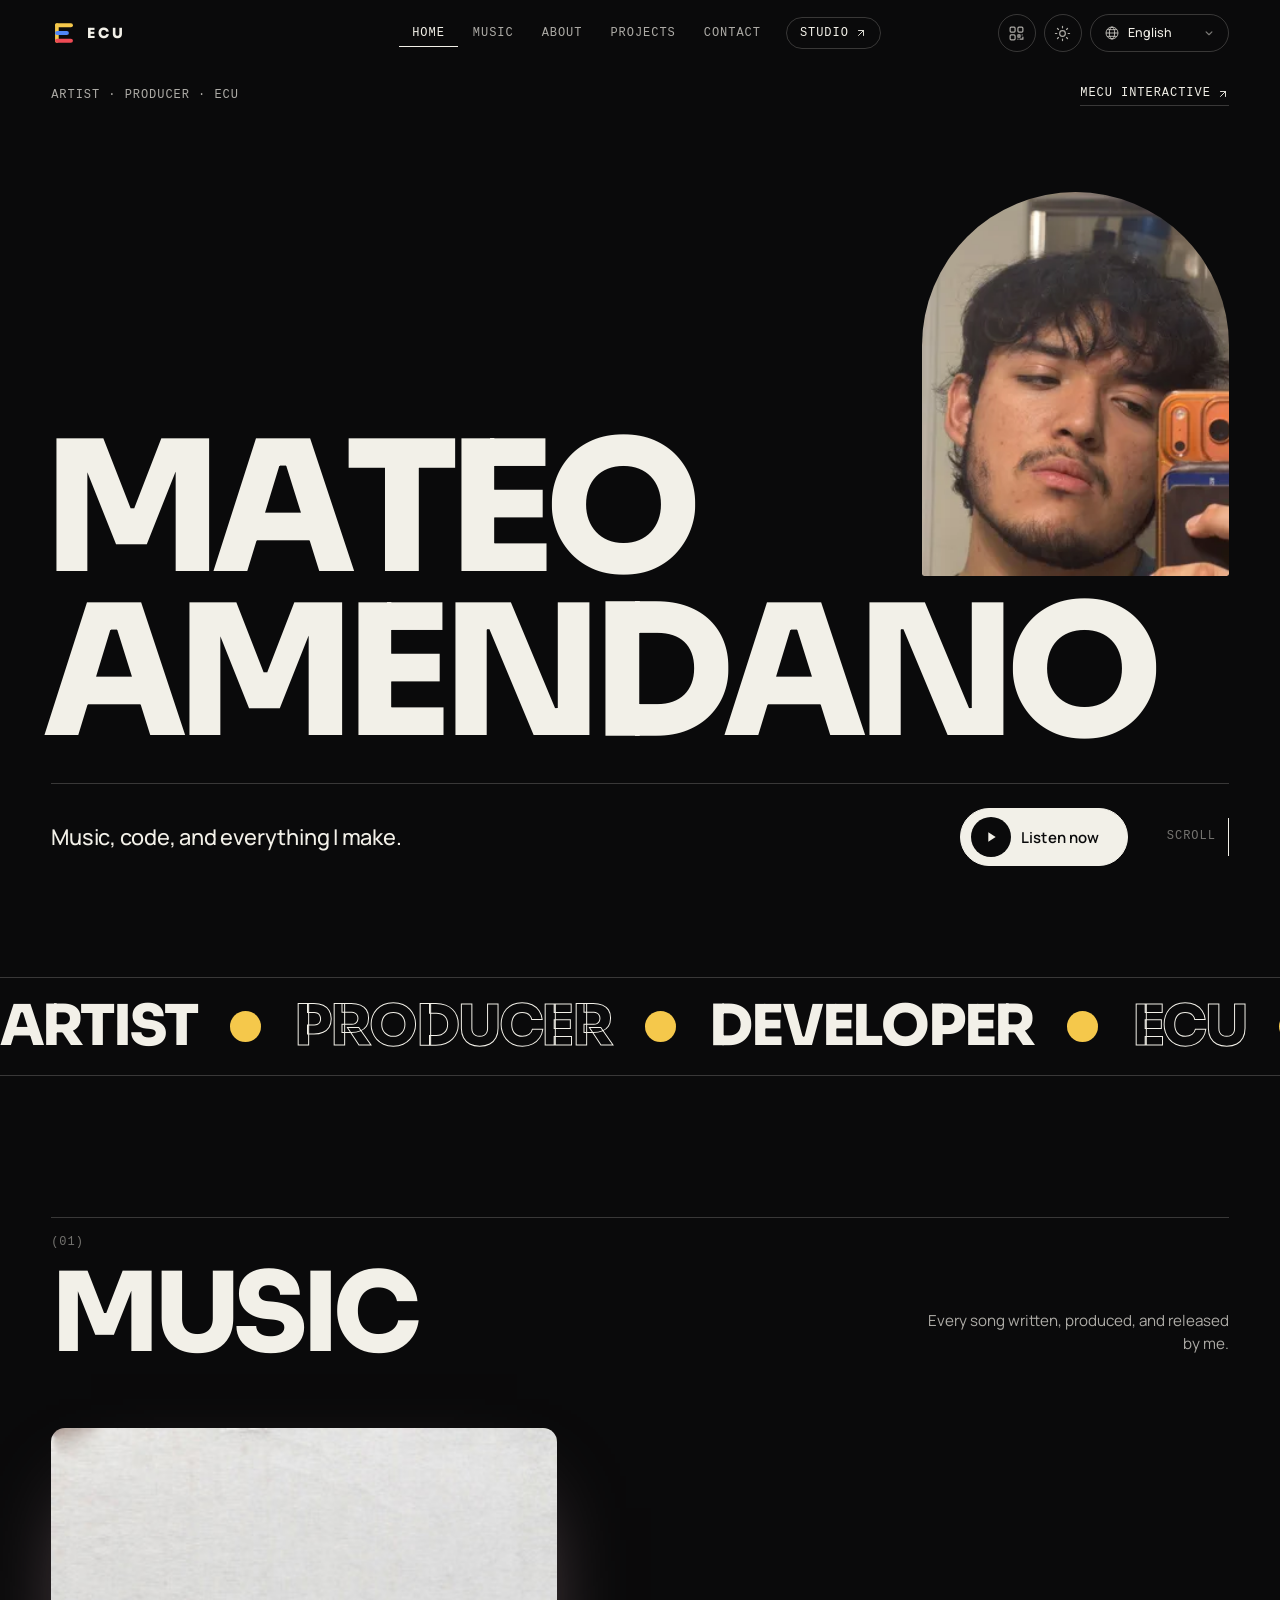
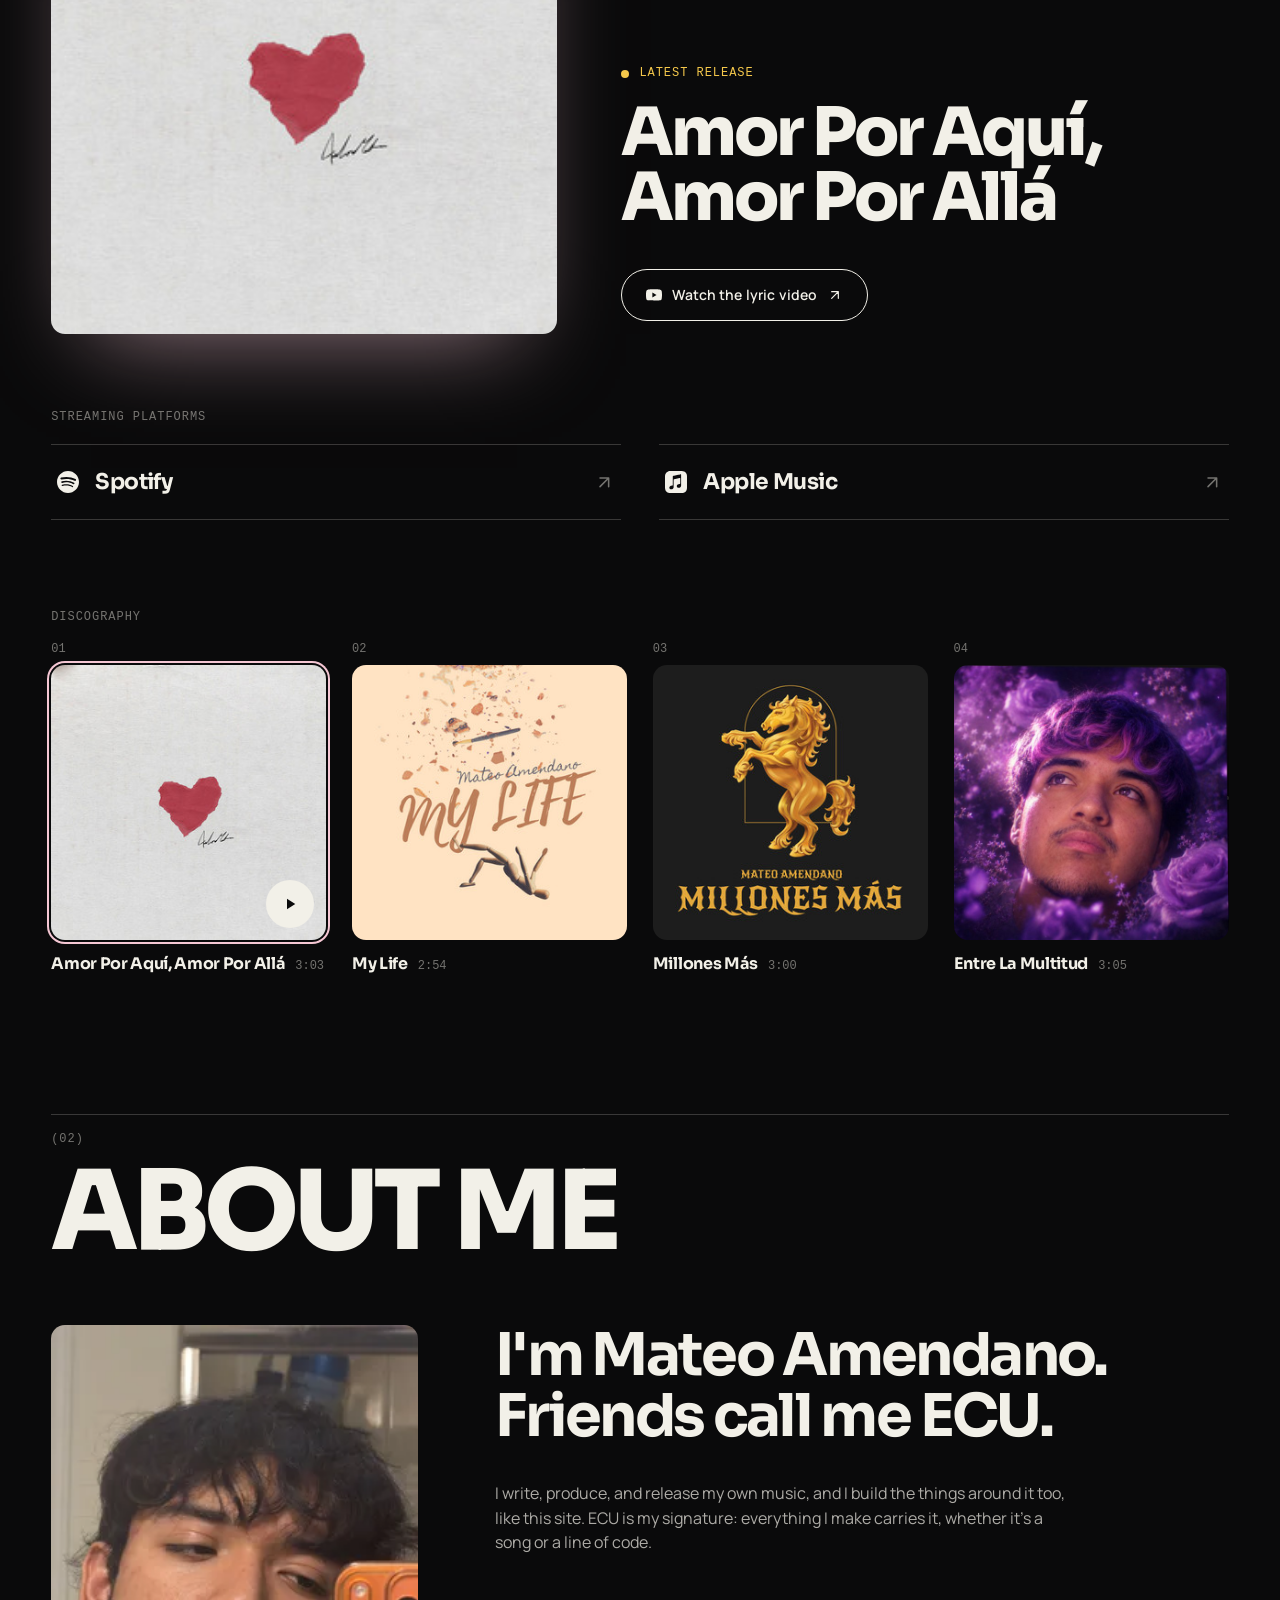
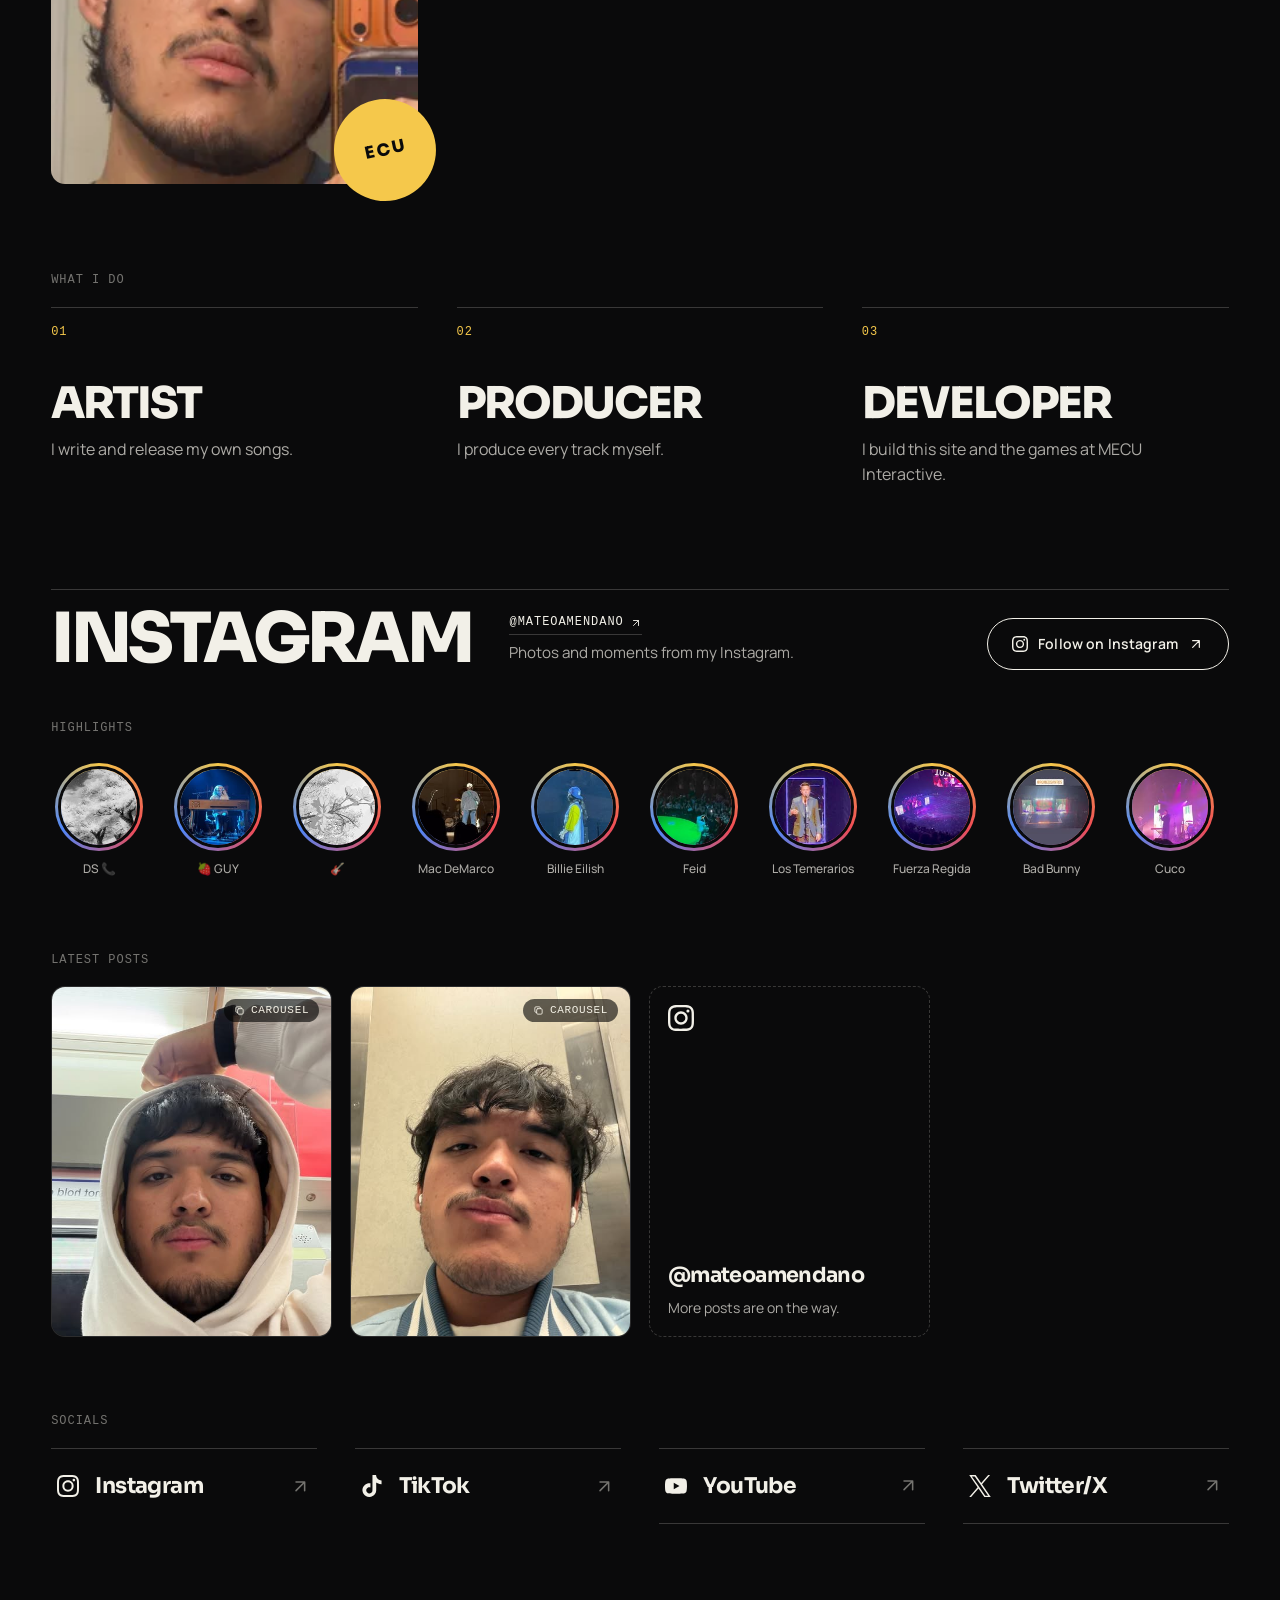
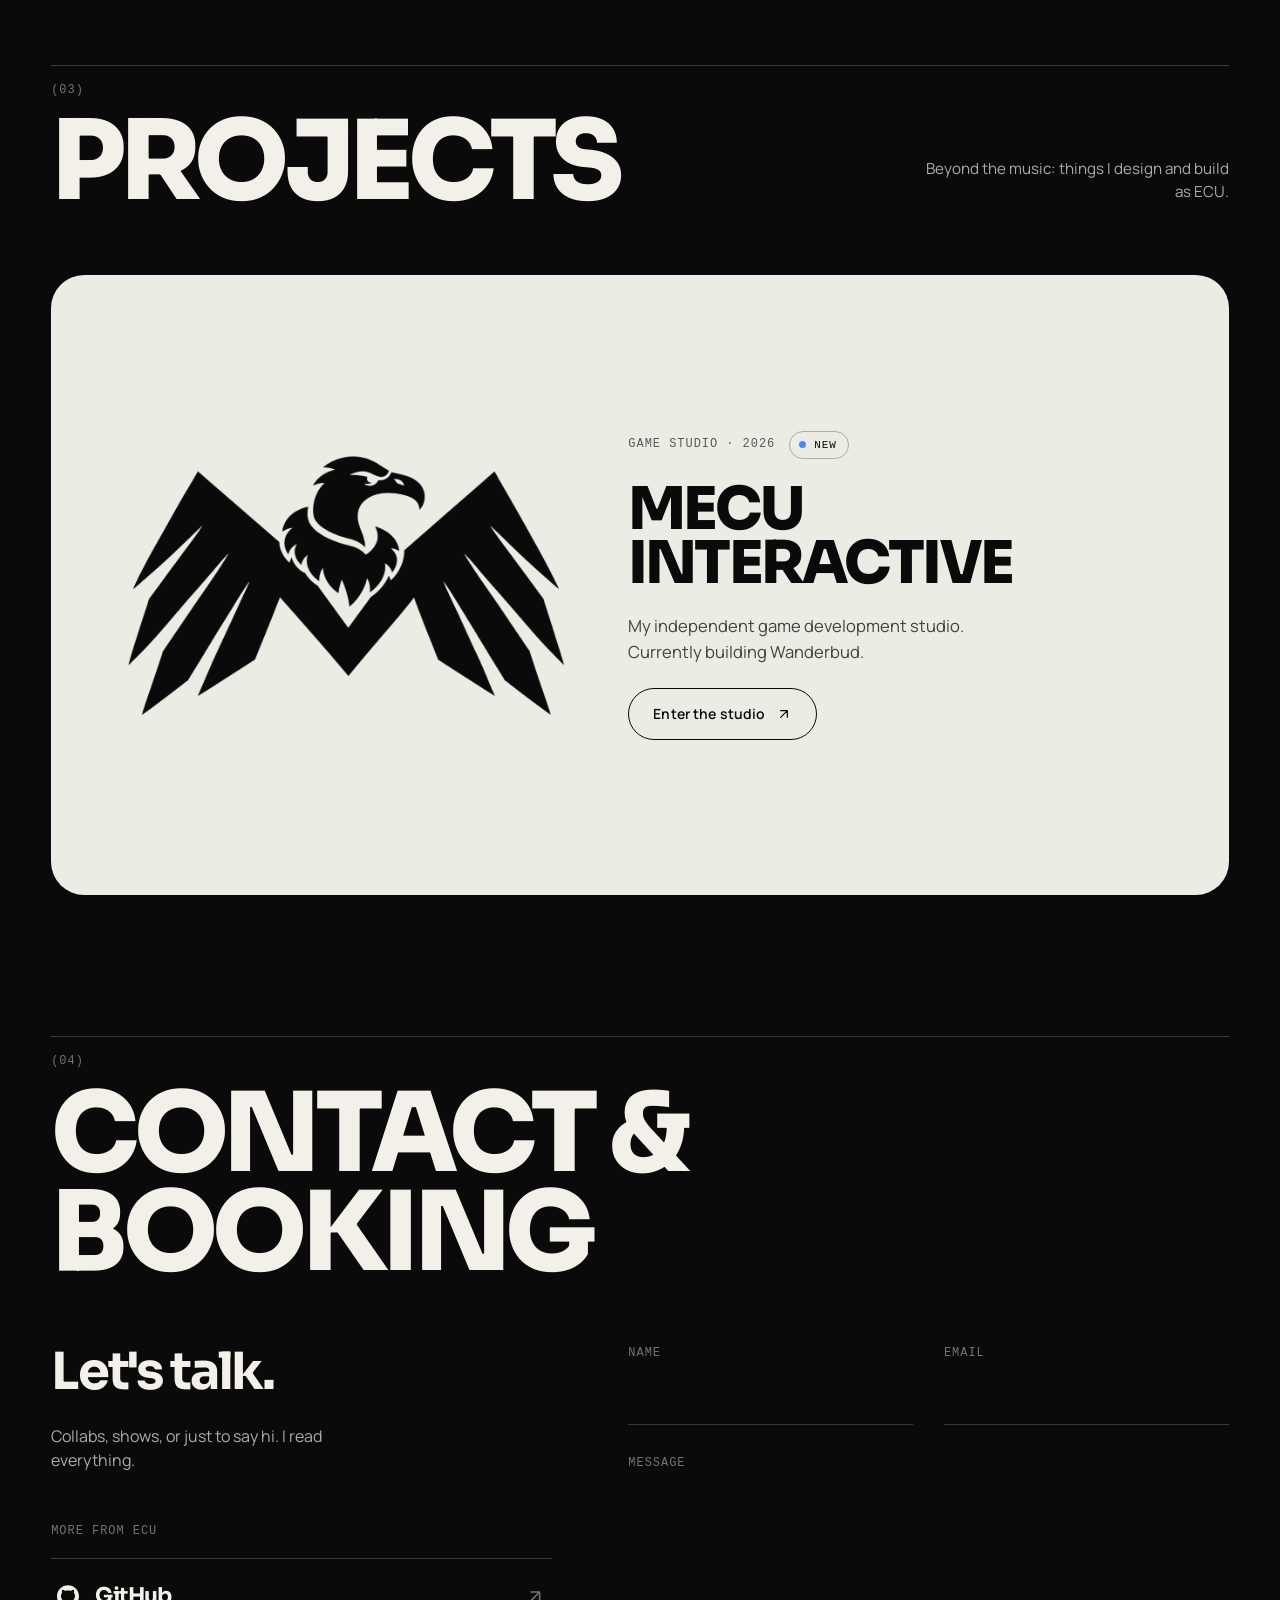
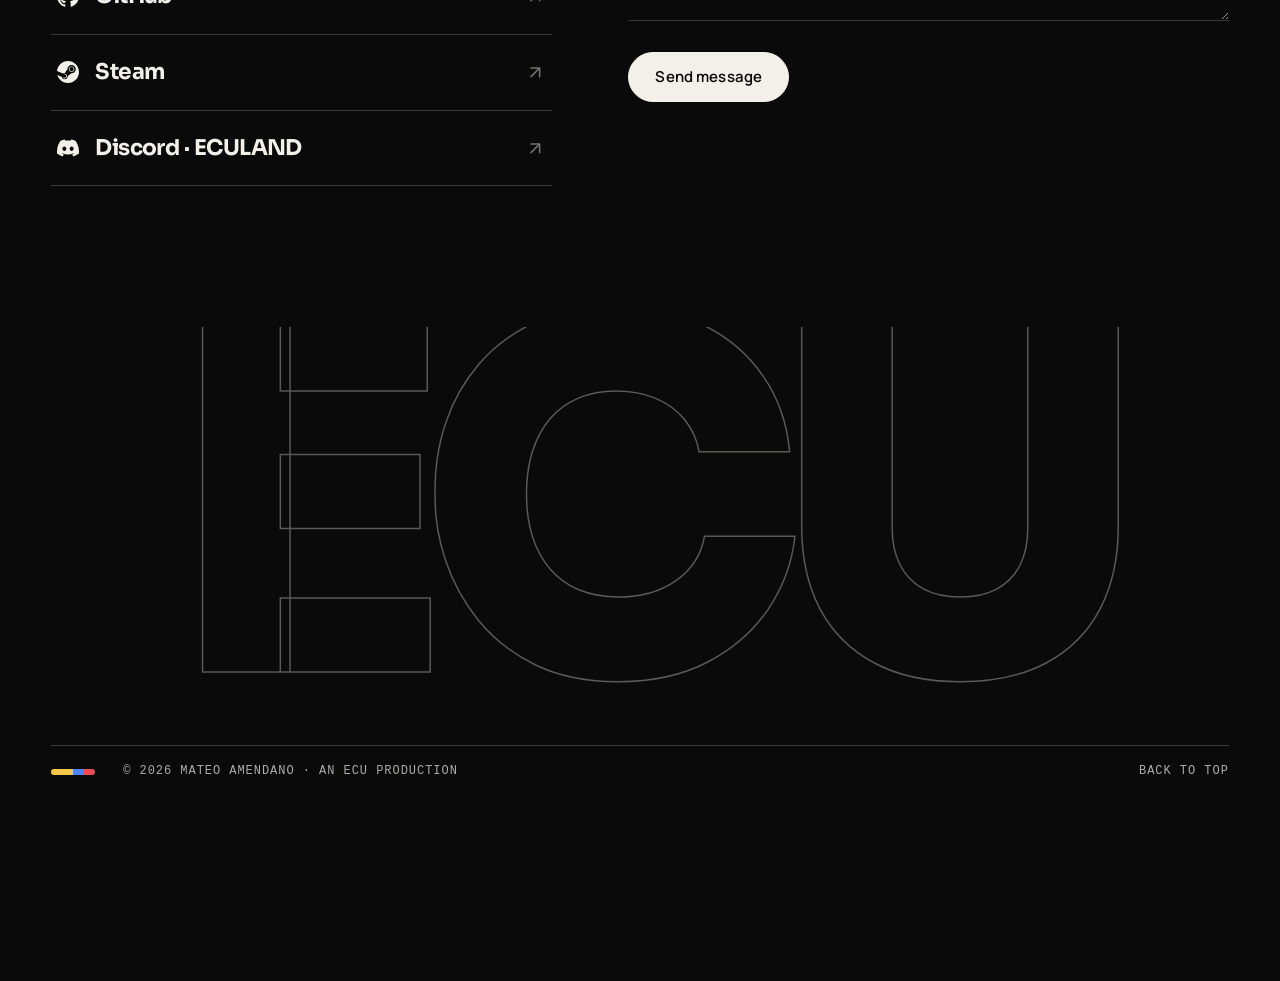
==== commit 96861284: "Redesign the site, add MECU Interactive and a reusable Instagram system Personal site - Editorial re" ====
--- a/index.html
+++ b/index.html
@@ -1,17 +1,19 @@
 <!doctype html>
-<html lang="en">
+<html lang="en" data-brand="ecu" data-root="">
 <head>
   <meta charset="utf-8">
   <meta name="viewport" content="width=device-width,initial-scale=1,viewport-fit=cover">
-  <meta name="theme-color" content="#05060a">
-  <meta name="color-scheme" content="dark">
-  <meta name="description" content="Mateo Amendano — artist and producer. Music, projects, and everything I make." data-i18n-content="meta.description">
+  <meta name="theme-color" content="#0a0a0b">
+  <meta name="color-scheme" content="dark light">
+  <meta name="description" content="Mateo Amendano — artist, producer, and developer. Music, projects, and the games I make at MECU Interactive." data-i18n-content="meta.description">
   <meta property="og:title" content="Mateo Amendano">
-  <meta property="og:description" content="Mateo Amendano — artist and producer. Music, projects, and everything I make.">
+  <meta property="og:description" content="Mateo Amendano — artist, producer, and developer. Music, projects, and the games I make at MECU Interactive.">
   <meta property="og:url" content="https://mateoamendano.com/">
   <meta property="og:image" content="https://mateoamendano.com/images/og-card.jpg">
+  <meta property="og:type" content="website">
   <meta name="twitter:card" content="summary_large_image">
-  <title data-i18n="meta.title">Mateo Amendano | Music &amp; Links</title>
+  <link rel="canonical" href="https://mateoamendano.com/">
+  <title data-i18n="meta.title">Mateo Amendano | Music, code &amp; games</title>
   <link rel="icon" href="images/favicon.svg" type="image/svg+xml">
   <link rel="apple-touch-icon" href="images/apple-touch-icon.png">
   <link rel="manifest" href="manifest.webmanifest">
@@ -20,6 +22,8 @@
   <link rel="preload" href="assets/fonts/sora-0.woff2" as="font" type="font/woff2" crossorigin>
   <link rel="preload" href="images/profile-320.webp" as="image" type="image/webp">
   <link rel="stylesheet" href="assets/css/site.css">
+  <link rel="stylesheet" href="assets/css/instagram.css">
+  <script type="application/ld+json">{"@context": "https://schema.org", "@type": "Person", "name": "Mateo Amendano", "url": "https://mateoamendano.com/", "sameAs": ["https://open.spotify.com/artist/2KleWEK9fdpVfBsxdUkGIt", "https://music.apple.com/us/artist/mateo-amendano/1572815738", "https://instagram.com/mateoamendano", "https://tiktok.com/@mateoamendano", "https://www.youtube.com/@mateoamendano", "https://x.com/mateoamendano", "https://github.com/ecupe", "https://steamcommunity.com/profiles/76561198855642672", "https://discord.gg/sNtNUDsuwH"]}</script>
   <script>
     document.documentElement.classList.add("js");
     // Apply the saved theme before first paint so light mode never flashes dark.
@@ -29,42 +33,29 @@
     if ((navigator.deviceMemory && navigator.deviceMemory <= 2) || (navigator.hardwareConcurrency && navigator.hardwareConcurrency <= 2) || conn.saveData) {
       document.documentElement.classList.add("lite");
     }
-    // The click-to-enter intro shows once per visit. Skip it before first paint for returning
-    // visitors, reduced motion, and song links (someone sent a song; go straight to it).
+    // The opening plays itself once per visit and never takes input. Skip it before first paint
+    // for returning visitors, reduced motion, and song links (someone sent a song; go straight to it).
     var seenIntro = false;
     try { seenIntro = sessionStorage.getItem("ecu-intro") === "1"; } catch (_) {}
     if (seenIntro || /[?&]song=/.test(location.search) || (window.matchMedia && matchMedia("(prefers-reduced-motion: reduce)").matches)) {
       document.documentElement.classList.add("skip-intro");
     } else {
-      document.documentElement.classList.add("gate-open");
+      document.documentElement.classList.add("intro-play");
     }
   </script>
 </head>
 <body>
-  <div class="intro" id="intro">
-    <span class="intro-ring intro-ring-gold" aria-hidden="true"></span>
-    <span class="intro-ring intro-ring-blue" aria-hidden="true"></span>
-    <button class="intro-enter" id="intro-enter" type="button" data-i18n-aria-label="gate.label" aria-label="Enter the site">
-      <span class="intro-pulse" aria-hidden="true"></span>
-      <svg class="intro-mark" viewBox="0 0 64 64" aria-hidden="true">
-        <rect class="blade blade-spine" x="10" y="8" width="9" height="48" rx="4.5"/>
-        <rect class="blade blade-1" x="10" y="8" width="44" height="10" rx="5"/>
-        <rect class="blade blade-2" x="10" y="27" width="34" height="10" rx="5"/>
-        <rect class="blade blade-3" x="10" y="46" width="44" height="10" rx="5"/>
-      </svg>
-    </button>
-    <span class="intro-word" aria-hidden="true">ECU</span>
-    <span class="intro-hint" id="intro-hint" data-i18n="gate.click">Click to enter</span>
-    <button class="intro-skip" id="intro-skip" type="button" data-i18n="gate.skip">Skip intro</button>
+  <div class="intro" id="intro" aria-hidden="true">
+    <svg class="intro-mark" viewBox="0 0 64 64">
+      <rect class="blade blade-spine" x="10" y="8" width="9" height="48" rx="4.5"/>
+      <rect class="blade blade-1" x="10" y="8" width="44" height="10" rx="5"/>
+      <rect class="blade blade-2" x="10" y="27" width="34" height="10" rx="5"/>
+      <rect class="blade blade-3" x="10" y="46" width="44" height="10" rx="5"/>
+    </svg>
+    <span class="intro-word">ECU</span>
   </div>
 
-  <div class="backdrop" aria-hidden="true">
-    <div class="aurora aurora-gold"></div>
-    <div class="aurora aurora-blue"></div>
-    <div class="aurora aurora-red"></div>
-    <div class="grid-lines"></div>
-    <div class="grain"></div>
-  </div>
+  <div class="backdrop" aria-hidden="true"><div class="grain"></div></div>
   <canvas id="sparks" class="sparks" aria-hidden="true"></canvas>
 
   <header class="topbar">
@@ -78,7 +69,7 @@
       <span class="brand-word">ECU</span>
     </a>
     <nav id="main-nav" class="main-nav" data-i18n-aria-label="nav.label" aria-label="Main">
-      <span class="nav-indicator" aria-hidden="true"></span><a class="nav-link" href="#top" data-i18n="nav.home">Home</a><a class="nav-link" href="#music" data-i18n="nav.music">Music</a><a class="nav-link" href="#about" data-i18n="nav.about">About</a><a class="nav-link" href="#projects" data-i18n="nav.projects">Projects</a><a class="nav-link" href="#contact" data-i18n="nav.contact">Contact</a>
+      <span class="nav-indicator" aria-hidden="true"></span><a class="nav-link" href="#top" data-i18n="nav.home">Home</a><a class="nav-link" href="#music" data-i18n="nav.music">Music</a><a class="nav-link" href="#about" data-i18n="nav.about">About</a><a class="nav-link" href="#projects" data-i18n="nav.projects">Projects</a><a class="nav-link" href="#contact" data-i18n="nav.contact">Contact</a><a class="nav-link nav-out nav-pill" href="mecu-interactive/" data-goatcounter-click="nav-studio"><span data-i18n="nav.studio">Studio</span><svg class="link-arrow" viewBox="0 0 24 24" fill="none" stroke="currentColor" stroke-width="1.8" stroke-linecap="round" stroke-linejoin="round" aria-hidden="true"><path d="M7 17 17 7M7 7h10v10"/></svg></a>
     </nav>
     <div class="topbar-actions">
     <button id="nav-toggle" class="icon-button nav-toggle" type="button" aria-controls="main-nav" aria-expanded="false" data-i18n-aria-label="nav.menu" aria-label="Open menu">
@@ -102,49 +93,55 @@
 
   <main id="top" class="site-shell">
     <header class="hero">
-      <div class="avatar" data-reveal>
-        <span class="avatar-glow" aria-hidden="true"></span>
-        <span class="avatar-ring" aria-hidden="true"></span>
-        <picture>
-          <source srcset="images/profile-320.webp 1x, images/profile-640.webp 2x" type="image/webp">
-          <img class="profile-photo" src="images/profile-320.jpg" srcset="images/profile-320.jpg 1x, images/profile-640.jpg 2x" alt="Mateo Amendano" width="148" height="148" fetchpriority="high">
-        </picture>
-        <span class="avatar-live" aria-hidden="true"><i></i><i></i><i></i></span>
-      </div>
-      <p class="eyebrow" data-reveal data-i18n="site.eyebrow">Music &amp; connections</p>
-      <h1 class="hero-title" data-split>Mateo Amendano</h1>
-      <p class="hero-subtitle" data-reveal data-i18n="content.tagline">Music, code, and everything I make.</p>
-      <div class="hero-actions" data-reveal>
-        <button id="hero-listen" class="cta" type="button" data-magnetic>
-          <span class="cta-glow" aria-hidden="true"></span>
-          <span class="cta-icon" aria-hidden="true">
-            <svg viewBox="0 0 24 24"><path d="M8 5v14l11-7z"/></svg>
-            <span class="cta-eq"><i></i><i></i><i></i></span>
-          </span>
-          <span data-i18n="hero.listen">Listen now</span>
+      <div class="hero-meta">
+        <p class="eyebrow" data-reveal data-i18n="site.eyebrow">Artist · Producer · ECU</p>
+        <a class="hero-studio" data-reveal href="mecu-interactive/" data-goatcounter-click="hero-studio">MECU Interactive<svg class="link-arrow" viewBox="0 0 24 24" fill="none" stroke="currentColor" stroke-width="1.8" stroke-linecap="round" stroke-linejoin="round" aria-hidden="true"><path d="M7 17 17 7M7 7h10v10"/></svg></a>
+      </div>
+      <div class="hero-stage">
+        <h1 class="hero-title" data-split><span class="word">Mateo</span> <span class="word">Amendano</span></h1>
+        <div class="avatar" data-reveal>
+          <picture>
+            <source srcset="images/profile-320.webp 1x, images/profile-640.webp 2x" type="image/webp">
+            <img class="profile-photo" src="images/profile-320.jpg" srcset="images/profile-320.jpg 1x, images/profile-640.jpg 2x" alt="Mateo Amendano" width="320" height="320" fetchpriority="high">
+          </picture>
+          <span class="avatar-live" aria-hidden="true"><i></i><i></i><i></i></span>
+        </div>
+      </div>
+      <div class="hero-foot">
+        <p class="hero-subtitle" data-reveal data-i18n="content.tagline">Music, code, and everything I make.</p>
+        <div class="hero-actions" data-reveal>
+          <button id="hero-listen" class="cta" type="button" data-magnetic>
+            <span class="cta-icon" aria-hidden="true">
+              <svg viewBox="0 0 24 24"><path d="M8 5v14l11-7z"/></svg>
+              <span class="cta-eq"><i></i><i></i><i></i></span>
+            </span>
+            <span data-i18n="hero.listen">Listen now</span>
+          </button>
+        </div>
+        <a class="scroll-cue" href="#music" aria-hidden="true" tabindex="-1"><span data-i18n="hero.scroll">Scroll</span><i></i></a>
+      </div>
+    </header>
+
+    <div class="marquee" aria-hidden="true"><div class="marquee-track"><span data-i18n="about.role.0">Artist</span><i></i><span data-i18n="about.role.1">Producer</span><i></i><span data-i18n="about.role.2">Developer</span><i></i><span>ECU</span><i></i><span>MECU Interactive</span><i></i><span data-i18n="about.role.0">Artist</span><i></i><span data-i18n="about.role.1">Producer</span><i></i><span data-i18n="about.role.2">Developer</span><i></i><span>ECU</span><i></i><span>MECU Interactive</span><i></i><span data-i18n="about.role.0">Artist</span><i></i><span data-i18n="about.role.1">Producer</span><i></i><span data-i18n="about.role.2">Developer</span><i></i><span>ECU</span><i></i><span>MECU Interactive</span><i></i><span data-i18n="about.role.0">Artist</span><i></i><span data-i18n="about.role.1">Producer</span><i></i><span data-i18n="about.role.2">Developer</span><i></i><span>ECU</span><i></i><span>MECU Interactive</span><i></i></div></div>
+
+    <div id="links" class="sections">
+      <section id="music" class="block music" aria-labelledby="music-title"><div class="block-head" data-reveal><span class="block-no" aria-hidden="true">01</span><h2 id="music-title" class="block-title" data-i18n="nav.music">Music</h2><p class="block-note" data-i18n="music.note">Every song written, produced, and released by me.</p></div><div class="release featured" data-reveal><h3 id="group-0" class="sr-only" data-i18n="content.group.0">Latest Release</h3><a class="release-link" href="https://youtu.be/T7tnSv8n5vs" target="_blank" rel="noopener noreferrer" data-goatcounter-click="release-amor-por-aqui-amor-por-alla" style="--accent:#f5c7d4"><span class="release-art-wrap" data-tilt><img class="release-art" src="images/covers/amor-por-aqui-amor-por-alla.jpg" alt="" width="640" height="640" loading="lazy"><span class="release-vinyl" aria-hidden="true"></span></span><span class="release-copy"><span class="release-kicker" data-i18n="release.kicker">Latest release</span><span class="release-title">Amor Por Aquí, Amor Por Allá</span><span class="release-cta btn"><svg class="link-icon" aria-hidden="true" focusable="false" fill="currentColor" viewBox="0 0 24 24" xmlns="http://www.w3.org/2000/svg"><path d="M23.498 6.186a3.016 3.016 0 0 0-2.122-2.136C19.505 3.545 12 3.545 12 3.545s-7.505 0-9.377.505A3.017 3.017 0 0 0 .502 6.186C0 8.07 0 12 0 12s0 3.93.502 5.814a3.016 3.016 0 0 0 2.122 2.136c1.871.505 9.376.505 9.376.505s7.505 0 9.377-.505a3.015 3.015 0 0 0 2.122-2.136C24 15.93 24 12 24 12s0-3.93-.502-5.814zM9.545 15.568V8.432L15.818 12l-6.273 3.568z"/></svg><span data-i18n="release.cta">Watch the lyric video</span><svg class="link-arrow" viewBox="0 0 24 24" fill="none" stroke="currentColor" stroke-width="1.8" stroke-linecap="round" stroke-linejoin="round" aria-hidden="true"><path d="M7 17 17 7M7 7h10v10"/></svg></span></span><span class="sr-only" data-i18n="link.newTab">Opens in a new tab</span></a></div><div class="link-group streaming" data-reveal><h3 id="group-1" class="label" data-i18n="content.group.1">Streaming Platforms</h3><div class="link-list"><a class="link-button" href="https://open.spotify.com/artist/2KleWEK9fdpVfBsxdUkGIt" target="_blank" rel="noopener noreferrer" data-magic data-goatcounter-click="link-spotify" style="--brand:#1ed760"><span class="link-glyph"><svg class="link-icon" aria-hidden="true" focusable="false" fill="currentColor" viewBox="0 0 24 24" xmlns="http://www.w3.org/2000/svg"><path d="M12 0C5.4 0 0 5.4 0 12s5.4 12 12 12 12-5.4 12-12S18.66 0 12 0zm5.521 17.34c-.24.359-.66.48-1.021.24-2.82-1.74-6.36-2.101-10.561-1.141-.418.122-.779-.179-.899-.539-.12-.421.18-.78.54-.9 4.56-1.021 8.52-.6 11.64 1.32.42.18.479.659.301 1.02zm1.44-3.3c-.301.42-.841.6-1.262.3-3.239-1.98-8.159-2.58-11.939-1.38-.479.12-1.02-.12-1.14-.6-.12-.48.12-1.021.6-1.141C9.6 9.9 15 10.561 18.72 12.84c.361.181.54.78.241 1.2zm.12-3.36C15.24 8.4 8.82 8.16 5.16 9.301c-.6.179-1.2-.181-1.38-.721-.18-.601.18-1.2.72-1.381 4.26-1.26 11.28-1.02 15.721 1.621.539.3.719 1.02.419 1.56-.299.421-1.02.599-1.559.3z"/></svg></span><span class="link-label">Spotify</span><svg class="link-arrow" viewBox="0 0 24 24" fill="none" stroke="currentColor" stroke-width="1.8" stroke-linecap="round" stroke-linejoin="round" aria-hidden="true"><path d="M7 17 17 7M7 7h10v10"/></svg><span class="sr-only" data-i18n="link.newTab">Opens in a new tab</span></a><a class="link-button" href="https://music.apple.com/us/artist/mateo-amendano/1572815738" target="_blank" rel="noopener noreferrer" data-magic data-goatcounter-click="link-apple-music" style="--brand:#fa2d48"><span class="link-glyph"><svg class="link-icon" aria-hidden="true" focusable="false" fill="currentColor" viewBox="0 0 24 24" xmlns="http://www.w3.org/2000/svg"><path d="M23.994 6.124a9.23 9.23 0 00-.24-2.19c-.317-1.31-1.062-2.31-2.18-3.043a5.022 5.022 0 00-1.877-.726 10.496 10.496 0 00-1.564-.15c-.04-.003-.083-.01-.124-.013H5.986c-.152.01-.303.017-.455.026-.747.043-1.49.123-2.193.4-1.336.53-2.3 1.452-2.865 2.78-.192.448-.292.925-.363 1.408-.056.392-.088.785-.1 1.18 0 .032-.007.062-.01.093v12.223c.01.14.017.283.027.424.05.815.154 1.624.497 2.373.65 1.42 1.738 2.353 3.234 2.801.42.127.856.187 1.293.228.555.053 1.11.06 1.667.06h11.03a12.5 12.5 0 001.57-.1c.822-.106 1.596-.35 2.295-.81a5.046 5.046 0 001.88-2.207c.186-.42.293-.87.37-1.324.113-.675.138-1.358.137-2.04-.002-3.8 0-7.595-.003-11.393zm-6.423 3.99v5.712c0 .417-.058.827-.244 1.206-.29.59-.76.962-1.388 1.14-.35.1-.706.157-1.07.173-.95.045-1.773-.6-1.943-1.536a1.88 1.88 0 011.038-2.022c.323-.16.67-.25 1.018-.324.378-.082.758-.153 1.134-.24.274-.063.457-.23.51-.516a.904.904 0 00.02-.193c0-1.815 0-3.63-.002-5.443a.725.725 0 00-.026-.185c-.04-.15-.15-.243-.304-.234-.16.01-.318.035-.475.066-.76.15-1.52.303-2.28.456l-2.325.47-1.374.278c-.016.003-.032.01-.048.013-.277.077-.377.203-.39.49-.002.042 0 .086 0 .13-.002 2.602 0 5.204-.003 7.805 0 .42-.047.836-.215 1.227-.278.64-.77 1.04-1.434 1.233-.35.1-.71.16-1.075.172-.96.036-1.755-.6-1.92-1.544-.14-.812.23-1.685 1.154-2.075.357-.15.73-.232 1.108-.31.287-.06.575-.116.86-.177.383-.083.583-.323.6-.714v-.15c0-2.96 0-5.922.002-8.882 0-.123.013-.25.042-.37.07-.285.273-.448.546-.518.255-.066.515-.112.774-.165.733-.15 1.466-.296 2.2-.444l2.27-.46c.67-.134 1.34-.27 2.01-.403.22-.043.442-.088.663-.106.31-.025.523.17.554.482.008.073.012.148.012.223.002 1.91.002 3.822 0 5.732z"/></svg></span><span class="link-label">Apple Music</span><svg class="link-arrow" viewBox="0 0 24 24" fill="none" stroke="currentColor" stroke-width="1.8" stroke-linecap="round" stroke-linejoin="round" aria-hidden="true"><path d="M7 17 17 7M7 7h10v10"/></svg><span class="sr-only" data-i18n="link.newTab">Opens in a new tab</span></a></div></div><div class="discography" data-reveal><h3 id="discography-heading" class="label" data-i18n="music.heading">Discography</h3><div id="discography" class="track-grid"></div></div></section>
+      <section id="about" class="block about" aria-labelledby="about-heading"><div class="block-head" data-reveal><span class="block-no" aria-hidden="true">02</span><h2 id="about-heading" class="block-title" data-i18n="about.heading">About me</h2></div><div class="about-grid"><div class="about-photo" data-reveal><picture><source srcset="images/profile-320.webp 1x, images/profile-640.webp 2x" type="image/webp"><img src="images/profile-320.jpg" srcset="images/profile-320.jpg 1x, images/profile-640.jpg 2x" alt="" width="320" height="320" loading="lazy"></picture><span class="about-badge" aria-hidden="true">ECU</span></div><div class="about-copy"><p class="about-lead" data-reveal data-i18n="about.lead">I&#x27;m Mateo Amendano. Friends call me ECU.</p><p class="about-body" data-reveal data-i18n="about.body">I write, produce, and release my own music, and I build the things around it too, like this site. ECU is my signature: everything I make carries it, whether it&#x27;s a song or a line of code.</p></div></div><div class="identity-wrap"><p class="label" data-reveal data-i18n="about.identity">What I do</p><ol class="identity"><li data-reveal><span class="identity-no" aria-hidden="true">01</span><h3 class="identity-title" data-i18n="about.role.0">Artist</h3><p data-i18n="about.role.0.body">I write and release my own songs.</p></li><li data-reveal><span class="identity-no" aria-hidden="true">02</span><h3 class="identity-title" data-i18n="about.role.1">Producer</h3><p data-i18n="about.role.1.body">I produce every track myself.</p></li><li data-reveal><span class="identity-no" aria-hidden="true">03</span><h3 class="identity-title" data-i18n="about.role.2">Developer</h3><p data-i18n="about.role.2.body">I build this site and the games at MECU Interactive.</p></li></ol></div><div id="instagram" class="ig"><div class="ig-head" data-reveal><h3 class="ig-title">Instagram</h3><div class="ig-meta"><a class="ig-profile" href="https://www.instagram.com/mateoamendano/" target="_blank" rel="noopener noreferrer" data-goatcounter-click="ig-handle">@mateoamendano<svg class="link-arrow" viewBox="0 0 24 24" fill="none" stroke="currentColor" stroke-width="1.8" stroke-linecap="round" stroke-linejoin="round" aria-hidden="true"><path d="M7 17 17 7M7 7h10v10"/></svg><span class="sr-only" data-i18n="link.newTab">Opens in a new tab</span></a><p class="ig-intro" data-i18n="about.ig.intro">Photos and moments from my Instagram.</p></div><a class="btn" href="https://www.instagram.com/mateoamendano/" target="_blank" rel="noopener noreferrer" data-goatcounter-click="ig-follow-mateoamendano"><svg class="link-icon" aria-hidden="true" focusable="false" fill="currentColor" viewBox="0 0 24 24" xmlns="http://www.w3.org/2000/svg"><path d="M7.0301.084c-1.2768.0602-2.1487.264-2.911.5634-.7888.3075-1.4575.72-2.1228 1.3877-.6652.6677-1.075 1.3368-1.3802 2.127-.2954.7638-.4956 1.6365-.552 2.914-.0564 1.2775-.0689 1.6882-.0626 4.947.0062 3.2586.0206 3.6671.0825 4.9473.061 1.2765.264 2.1482.5635 2.9107.308.7889.72 1.4573 1.388 2.1228.6679.6655 1.3365 1.0743 2.1285 1.38.7632.295 1.6361.4961 2.9134.552 1.2773.056 1.6884.069 4.9462.0627 3.2578-.0062 3.668-.0207 4.9478-.0814 1.28-.0607 2.147-.2652 2.9098-.5633.7889-.3086 1.4578-.72 2.1228-1.3881.665-.6682 1.0745-1.3378 1.3795-2.1284.2957-.7632.4966-1.636.552-2.9124.056-1.2809.0692-1.6898.063-4.948-.0063-3.2583-.021-3.6668-.0817-4.9465-.0607-1.2797-.264-2.1487-.5633-2.9117-.3084-.7889-.72-1.4568-1.3876-2.1228C21.2982 1.33 20.628.9208 19.8378.6165 19.074.321 18.2017.1197 16.9244.0645 15.6471.0093 15.236-.005 11.977.0014 8.718.0076 8.31.0215 7.0301.0839m.1402 21.6932c-1.17-.0509-1.8053-.2453-2.2287-.408-.5606-.216-.96-.4771-1.3819-.895-.422-.4178-.6811-.8186-.9-1.378-.1644-.4234-.3624-1.058-.4171-2.228-.0595-1.2645-.072-1.6442-.079-4.848-.007-3.2037.0053-3.583.0607-4.848.05-1.169.2456-1.805.408-2.2282.216-.5613.4762-.96.895-1.3816.4188-.4217.8184-.6814 1.3783-.9003.423-.1651 1.0575-.3614 2.227-.4171 1.2655-.06 1.6447-.072 4.848-.079 3.2033-.007 3.5835.005 4.8495.0608 1.169.0508 1.8053.2445 2.228.408.5608.216.96.4754 1.3816.895.4217.4194.6816.8176.9005 1.3787.1653.4217.3617 1.056.4169 2.2263.0602 1.2655.0739 1.645.0796 4.848.0058 3.203-.0055 3.5834-.061 4.848-.051 1.17-.245 1.8055-.408 2.2294-.216.5604-.4763.96-.8954 1.3814-.419.4215-.8181.6811-1.3783.9-.4224.1649-1.0577.3617-2.2262.4174-1.2656.0595-1.6448.072-4.8493.079-3.2045.007-3.5825-.006-4.848-.0608M16.953 5.5864A1.44 1.44 0 1 0 18.39 4.144a1.44 1.44 0 0 0-1.437 1.4424M5.8385 12.012c.0067 3.4032 2.7706 6.1557 6.173 6.1493 3.4026-.0065 6.157-2.7701 6.1506-6.1733-.0065-3.4032-2.771-6.1565-6.174-6.1498-3.403.0067-6.156 2.771-6.1496 6.1738M8 12.0077a4 4 0 1 1 4.008 3.9921A3.9996 3.9996 0 0 1 8 12.0077"/></svg><span data-i18n="ig.follow">Follow on Instagram</span><svg class="link-arrow" viewBox="0 0 24 24" fill="none" stroke="currentColor" stroke-width="1.8" stroke-linecap="round" stroke-linejoin="round" aria-hidden="true"><path d="M7 17 17 7M7 7h10v10"/></svg><span class="sr-only" data-i18n="link.newTab">Opens in a new tab</span></a></div><div class="hl-wrap" data-reveal><h4 class="label" data-i18n="ig.highlights">Highlights</h4><ul class="hl-rail" data-i18n-aria-label="ig.highlights" aria-label="Highlights"><li><a class="hl" href="https://www.instagram.com/stories/highlights/18250790356312765/" target="_blank" rel="noopener noreferrer" data-goatcounter-click="ig-highlight-18250790356312765"><span class="hl-ring"><span class="hl-cover"><img src="images/instagram/mateoamendano/highlight-18250790356312765.jpg" alt="" width="150" height="150" loading="lazy" decoding="async"></span></span><span class="hl-title" dir="auto">DS 📞</span><span class="sr-only" data-i18n="link.newTab">Opens in a new tab</span></a></li><li><a class="hl" href="https://www.instagram.com/stories/highlights/18119801000046071/" target="_blank" rel="noopener noreferrer" data-goatcounter-click="ig-highlight-18119801000046071"><span class="hl-ring"><span class="hl-cover"><img src="images/instagram/mateoamendano/highlight-18119801000046071.jpg" alt="" width="150" height="150" loading="lazy" decoding="async"></span></span><span class="hl-title" dir="auto">🍓 GUY</span><span class="sr-only" data-i18n="link.newTab">Opens in a new tab</span></a></li><li><a class="hl" href="https://www.instagram.com/stories/highlights/17917063470537253/" target="_blank" rel="noopener noreferrer" data-goatcounter-click="ig-highlight-17917063470537253"><span class="hl-ring"><span class="hl-cover"><img src="images/instagram/mateoamendano/highlight-17917063470537253.jpg" alt="" width="150" height="150" loading="lazy" decoding="async"></span></span><span class="hl-title" dir="auto">🎸</span><span class="sr-only" data-i18n="link.newTab">Opens in a new tab</span></a></li><li><a class="hl" href="https://www.instagram.com/stories/highlights/18639175675009646/" target="_blank" rel="noopener noreferrer" data-goatcounter-click="ig-highlight-18639175675009646"><span class="hl-ring"><span class="hl-cover"><img src="images/instagram/mateoamendano/highlight-18639175675009646.jpg" alt="" width="150" height="150" loading="lazy" decoding="async"></span></span><span class="hl-title" dir="auto">Mac DeMarco</span><span class="sr-only" data-i18n="link.newTab">Opens in a new tab</span></a></li><li><a class="hl" href="https://www.instagram.com/stories/highlights/18118756337001427/" target="_blank" rel="noopener noreferrer" data-goatcounter-click="ig-highlight-18118756337001427"><span class="hl-ring"><span class="hl-cover"><img src="images/instagram/mateoamendano/highlight-18118756337001427.jpg" alt="" width="150" height="150" loading="lazy" decoding="async"></span></span><span class="hl-title" dir="auto">Billie Eilish</span><span class="sr-only" data-i18n="link.newTab">Opens in a new tab</span></a></li><li><a class="hl" href="https://www.instagram.com/stories/highlights/18107716733202721/" target="_blank" rel="noopener noreferrer" data-goatcounter-click="ig-highlight-18107716733202721"><span class="hl-ring"><span class="hl-cover"><img src="images/instagram/mateoamendano/highlight-18107716733202721.jpg" alt="" width="150" height="150" loading="lazy" decoding="async"></span></span><span class="hl-title" dir="auto">Feid</span><span class="sr-only" data-i18n="link.newTab">Opens in a new tab</span></a></li><li><a class="hl" href="https://www.instagram.com/stories/highlights/18114630689124310/" target="_blank" rel="noopener noreferrer" data-goatcounter-click="ig-highlight-18114630689124310"><span class="hl-ring"><span class="hl-cover"><img src="images/instagram/mateoamendano/highlight-18114630689124310.jpg" alt="" width="150" height="150" loading="lazy" decoding="async"></span></span><span class="hl-title" dir="auto">Los Temerarios</span><span class="sr-only" data-i18n="link.newTab">Opens in a new tab</span></a></li><li><a class="hl" href="https://www.instagram.com/stories/highlights/18036328124688865/" target="_blank" rel="noopener noreferrer" data-goatcounter-click="ig-highlight-18036328124688865"><span class="hl-ring"><span class="hl-cover"><img src="images/instagram/mateoamendano/highlight-18036328124688865.jpg" alt="" width="150" height="150" loading="lazy" decoding="async"></span></span><span class="hl-title" dir="auto">Fuerza Regida</span><span class="sr-only" data-i18n="link.newTab">Opens in a new tab</span></a></li><li><a class="hl" href="https://www.instagram.com/stories/highlights/18113750243616931/" target="_blank" rel="noopener noreferrer" data-goatcounter-click="ig-highlight-18113750243616931"><span class="hl-ring"><span class="hl-cover"><img src="images/instagram/mateoamendano/highlight-18113750243616931.jpg" alt="" width="150" height="150" loading="lazy" decoding="async"></span></span><span class="hl-title" dir="auto">Bad Bunny</span><span class="sr-only" data-i18n="link.newTab">Opens in a new tab</span></a></li><li><a class="hl" href="https://www.instagram.com/stories/highlights/18022105886936398/" target="_blank" rel="noopener noreferrer" data-goatcounter-click="ig-highlight-18022105886936398"><span class="hl-ring"><span class="hl-cover"><img src="images/instagram/mateoamendano/highlight-18022105886936398.jpg" alt="" width="150" height="150" loading="lazy" decoding="async"></span></span><span class="hl-title" dir="auto">Cuco</span><span class="sr-only" data-i18n="link.newTab">Opens in a new tab</span></a></li></ul></div><div class="ig-wrap" data-reveal><h4 class="label" data-i18n="ig.posts">Latest posts</h4><ul class="ig-grid"><li class="ig-item"><a class="ig-post" href="https://www.instagram.com/p/DfyYojHjnRH/" target="_blank" rel="noopener noreferrer" data-type="carousel" data-goatcounter-click="ig-post-DfyYojHjnRH"><span class="ig-media"><img src="images/instagram/mateoamendano/DfyYojHjnRH.jpg" alt="14/11 🍓🤷‍♂️" width="480" height="600" loading="lazy" decoding="async"></span><span class="ig-badge"><svg viewBox="0 0 24 24" fill="none" stroke="currentColor" stroke-width="1.8" stroke-linecap="round" stroke-linejoin="round" aria-hidden="true"><rect x="8" y="8" width="12" height="12" rx="2.5"/><path d="M16 8V6.5A2.5 2.5 0 0 0 13.5 4h-7A2.5 2.5 0 0 0 4 6.5v7A2.5 2.5 0 0 0 6.5 16H8"/></svg><span data-i18n="ig.carousel">Carousel</span></span><span class="ig-caption"><span class="ig-text" dir="auto">14/11 🍓🤷‍♂️</span><time class="ig-date" datetime="2026-11-15">2026.11.15</time><span class="ig-open"><span data-i18n="ig.viewPost">View on Instagram</span><svg class="link-arrow" viewBox="0 0 24 24" fill="none" stroke="currentColor" stroke-width="1.8" stroke-linecap="round" stroke-linejoin="round" aria-hidden="true"><path d="M7 17 17 7M7 7h10v10"/></svg></span></span><span class="sr-only" data-i18n="link.newTab">Opens in a new tab</span></a></li><li class="ig-item"><a class="ig-post" href="https://www.instagram.com/p/DfBrbNzjmMt/" target="_blank" rel="noopener noreferrer" data-type="carousel" data-goatcounter-click="ig-post-DfBrbNzjmMt"><span class="ig-media"><img src="images/instagram/mateoamendano/DfBrbNzjmMt.jpg" alt="25/10 ❤️‍🩹" width="480" height="600" loading="lazy" decoding="async"></span><span class="ig-badge"><svg viewBox="0 0 24 24" fill="none" stroke="currentColor" stroke-width="1.8" stroke-linecap="round" stroke-linejoin="round" aria-hidden="true"><rect x="8" y="8" width="12" height="12" rx="2.5"/><path d="M16 8V6.5A2.5 2.5 0 0 0 13.5 4h-7A2.5 2.5 0 0 0 4 6.5v7A2.5 2.5 0 0 0 6.5 16H8"/></svg><span data-i18n="ig.carousel">Carousel</span></span><span class="ig-caption"><span class="ig-text" dir="auto">25/10 ❤️‍🩹</span><time class="ig-date" datetime="2026-10-27">2026.10.27</time><span class="ig-open"><span data-i18n="ig.viewPost">View on Instagram</span><svg class="link-arrow" viewBox="0 0 24 24" fill="none" stroke="currentColor" stroke-width="1.8" stroke-linecap="round" stroke-linejoin="round" aria-hidden="true"><path d="M7 17 17 7M7 7h10v10"/></svg></span></span><span class="sr-only" data-i18n="link.newTab">Opens in a new tab</span></a></li><li class="ig-item ig-more"><a class="ig-follow" href="https://www.instagram.com/mateoamendano/" target="_blank" rel="noopener noreferrer" data-goatcounter-click="ig-profile-mateoamendano"><svg class="link-icon" aria-hidden="true" focusable="false" fill="currentColor" viewBox="0 0 24 24" xmlns="http://www.w3.org/2000/svg"><path d="M7.0301.084c-1.2768.0602-2.1487.264-2.911.5634-.7888.3075-1.4575.72-2.1228 1.3877-.6652.6677-1.075 1.3368-1.3802 2.127-.2954.7638-.4956 1.6365-.552 2.914-.0564 1.2775-.0689 1.6882-.0626 4.947.0062 3.2586.0206 3.6671.0825 4.9473.061 1.2765.264 2.1482.5635 2.9107.308.7889.72 1.4573 1.388 2.1228.6679.6655 1.3365 1.0743 2.1285 1.38.7632.295 1.6361.4961 2.9134.552 1.2773.056 1.6884.069 4.9462.0627 3.2578-.0062 3.668-.0207 4.9478-.0814 1.28-.0607 2.147-.2652 2.9098-.5633.7889-.3086 1.4578-.72 2.1228-1.3881.665-.6682 1.0745-1.3378 1.3795-2.1284.2957-.7632.4966-1.636.552-2.9124.056-1.2809.0692-1.6898.063-4.948-.0063-3.2583-.021-3.6668-.0817-4.9465-.0607-1.2797-.264-2.1487-.5633-2.9117-.3084-.7889-.72-1.4568-1.3876-2.1228C21.2982 1.33 20.628.9208 19.8378.6165 19.074.321 18.2017.1197 16.9244.0645 15.6471.0093 15.236-.005 11.977.0014 8.718.0076 8.31.0215 7.0301.0839m.1402 21.6932c-1.17-.0509-1.8053-.2453-2.2287-.408-.5606-.216-.96-.4771-1.3819-.895-.422-.4178-.6811-.8186-.9-1.378-.1644-.4234-.3624-1.058-.4171-2.228-.0595-1.2645-.072-1.6442-.079-4.848-.007-3.2037.0053-3.583.0607-4.848.05-1.169.2456-1.805.408-2.2282.216-.5613.4762-.96.895-1.3816.4188-.4217.8184-.6814 1.3783-.9003.423-.1651 1.0575-.3614 2.227-.4171 1.2655-.06 1.6447-.072 4.848-.079 3.2033-.007 3.5835.005 4.8495.0608 1.169.0508 1.8053.2445 2.228.408.5608.216.96.4754 1.3816.895.4217.4194.6816.8176.9005 1.3787.1653.4217.3617 1.056.4169 2.2263.0602 1.2655.0739 1.645.0796 4.848.0058 3.203-.0055 3.5834-.061 4.848-.051 1.17-.245 1.8055-.408 2.2294-.216.5604-.4763.96-.8954 1.3814-.419.4215-.8181.6811-1.3783.9-.4224.1649-1.0577.3617-2.2262.4174-1.2656.0595-1.6448.072-4.8493.079-3.2045.007-3.5825-.006-4.848-.0608M16.953 5.5864A1.44 1.44 0 1 0 18.39 4.144a1.44 1.44 0 0 0-1.437 1.4424M5.8385 12.012c.0067 3.4032 2.7706 6.1557 6.173 6.1493 3.4026-.0065 6.157-2.7701 6.1506-6.1733-.0065-3.4032-2.771-6.1565-6.174-6.1498-3.403.0067-6.156 2.771-6.1496 6.1738M8 12.0077a4 4 0 1 1 4.008 3.9921A3.9996 3.9996 0 0 1 8 12.0077"/></svg><span class="ig-handle">@mateoamendano</span><span data-i18n="ig.more">More posts are on the way.</span><span class="sr-only" data-i18n="link.newTab">Opens in a new tab</span></a></li></ul></div></div><div class="link-group socials" data-reveal><h3 id="group-2" class="label" data-i18n="content.group.2">Socials</h3><div class="link-list"><a class="link-button" href="https://instagram.com/mateoamendano" target="_blank" rel="noopener noreferrer" data-magic data-goatcounter-click="link-instagram" style="--brand:#e1306c"><span class="link-glyph"><svg class="link-icon" aria-hidden="true" focusable="false" fill="currentColor" viewBox="0 0 24 24" xmlns="http://www.w3.org/2000/svg"><path d="M7.0301.084c-1.2768.0602-2.1487.264-2.911.5634-.7888.3075-1.4575.72-2.1228 1.3877-.6652.6677-1.075 1.3368-1.3802 2.127-.2954.7638-.4956 1.6365-.552 2.914-.0564 1.2775-.0689 1.6882-.0626 4.947.0062 3.2586.0206 3.6671.0825 4.9473.061 1.2765.264 2.1482.5635 2.9107.308.7889.72 1.4573 1.388 2.1228.6679.6655 1.3365 1.0743 2.1285 1.38.7632.295 1.6361.4961 2.9134.552 1.2773.056 1.6884.069 4.9462.0627 3.2578-.0062 3.668-.0207 4.9478-.0814 1.28-.0607 2.147-.2652 2.9098-.5633.7889-.3086 1.4578-.72 2.1228-1.3881.665-.6682 1.0745-1.3378 1.3795-2.1284.2957-.7632.4966-1.636.552-2.9124.056-1.2809.0692-1.6898.063-4.948-.0063-3.2583-.021-3.6668-.0817-4.9465-.0607-1.2797-.264-2.1487-.5633-2.9117-.3084-.7889-.72-1.4568-1.3876-2.1228C21.2982 1.33 20.628.9208 19.8378.6165 19.074.321 18.2017.1197 16.9244.0645 15.6471.0093 15.236-.005 11.977.0014 8.718.0076 8.31.0215 7.0301.0839m.1402 21.6932c-1.17-.0509-1.8053-.2453-2.2287-.408-.5606-.216-.96-.4771-1.3819-.895-.422-.4178-.6811-.8186-.9-1.378-.1644-.4234-.3624-1.058-.4171-2.228-.0595-1.2645-.072-1.6442-.079-4.848-.007-3.2037.0053-3.583.0607-4.848.05-1.169.2456-1.805.408-2.2282.216-.5613.4762-.96.895-1.3816.4188-.4217.8184-.6814 1.3783-.9003.423-.1651 1.0575-.3614 2.227-.4171 1.2655-.06 1.6447-.072 4.848-.079 3.2033-.007 3.5835.005 4.8495.0608 1.169.0508 1.8053.2445 2.228.408.5608.216.96.4754 1.3816.895.4217.4194.6816.8176.9005 1.3787.1653.4217.3617 1.056.4169 2.2263.0602 1.2655.0739 1.645.0796 4.848.0058 3.203-.0055 3.5834-.061 4.848-.051 1.17-.245 1.8055-.408 2.2294-.216.5604-.4763.96-.8954 1.3814-.419.4215-.8181.6811-1.3783.9-.4224.1649-1.0577.3617-2.2262.4174-1.2656.0595-1.6448.072-4.8493.079-3.2045.007-3.5825-.006-4.848-.0608M16.953 5.5864A1.44 1.44 0 1 0 18.39 4.144a1.44 1.44 0 0 0-1.437 1.4424M5.8385 12.012c.0067 3.4032 2.7706 6.1557 6.173 6.1493 3.4026-.0065 6.157-2.7701 6.1506-6.1733-.0065-3.4032-2.771-6.1565-6.174-6.1498-3.403.0067-6.156 2.771-6.1496 6.1738M8 12.0077a4 4 0 1 1 4.008 3.9921A3.9996 3.9996 0 0 1 8 12.0077"/></svg></span><span class="link-label">Instagram</span><svg class="link-arrow" viewBox="0 0 24 24" fill="none" stroke="currentColor" stroke-width="1.8" stroke-linecap="round" stroke-linejoin="round" aria-hidden="true"><path d="M7 17 17 7M7 7h10v10"/></svg><span class="sr-only" data-i18n="link.newTab">Opens in a new tab</span></a><a class="link-button" href="https://tiktok.com/@mateoamendano" target="_blank" rel="noopener noreferrer" data-magic data-goatcounter-click="link-tiktok" style="--brand:#25f4ee"><span class="link-glyph"><svg class="link-icon" aria-hidden="true" focusable="false" fill="currentColor" viewBox="0 0 24 24" xmlns="http://www.w3.org/2000/svg"><path d="M12.525.02c1.31-.02 2.61-.01 3.91-.02.08 1.53.63 3.09 1.75 4.17 1.12 1.11 2.7 1.62 4.24 1.79v4.03c-1.44-.05-2.89-.35-4.2-.97-.57-.26-1.1-.59-1.62-.93-.01 2.92.01 5.84-.02 8.75-.08 1.4-.54 2.79-1.35 3.94-1.31 1.92-3.58 3.17-5.91 3.21-1.43.08-2.86-.31-4.08-1.03-2.02-1.19-3.44-3.37-3.65-5.71-.02-.5-.03-1-.01-1.49.18-1.9 1.12-3.72 2.58-4.96 1.66-1.44 3.98-2.13 6.15-1.72.02 1.48-.04 2.96-.04 4.44-.99-.32-2.15-.23-3.02.37-.63.41-1.11 1.04-1.36 1.75-.21.51-.15 1.07-.14 1.61.24 1.64 1.82 3.02 3.5 2.87 1.12-.01 2.19-.66 2.77-1.61.19-.33.4-.67.41-1.06.1-1.79.06-3.57.07-5.36.01-4.03-.01-8.05.02-12.07z"/></svg></span><span class="link-label">TikTok</span><svg class="link-arrow" viewBox="0 0 24 24" fill="none" stroke="currentColor" stroke-width="1.8" stroke-linecap="round" stroke-linejoin="round" aria-hidden="true"><path d="M7 17 17 7M7 7h10v10"/></svg><span class="sr-only" data-i18n="link.newTab">Opens in a new tab</span></a><a class="link-button" href="https://www.youtube.com/@mateoamendano" target="_blank" rel="noopener noreferrer" data-magic data-goatcounter-click="link-youtube" style="--brand:#ff2a3d"><span class="link-glyph"><svg class="link-icon" aria-hidden="true" focusable="false" fill="currentColor" viewBox="0 0 24 24" xmlns="http://www.w3.org/2000/svg"><path d="M23.498 6.186a3.016 3.016 0 0 0-2.122-2.136C19.505 3.545 12 3.545 12 3.545s-7.505 0-9.377.505A3.017 3.017 0 0 0 .502 6.186C0 8.07 0 12 0 12s0 3.93.502 5.814a3.016 3.016 0 0 0 2.122 2.136c1.871.505 9.376.505 9.376.505s7.505 0 9.377-.505a3.015 3.015 0 0 0 2.122-2.136C24 15.93 24 12 24 12s0-3.93-.502-5.814zM9.545 15.568V8.432L15.818 12l-6.273 3.568z"/></svg></span><span class="link-label">YouTube</span><svg class="link-arrow" viewBox="0 0 24 24" fill="none" stroke="currentColor" stroke-width="1.8" stroke-linecap="round" stroke-linejoin="round" aria-hidden="true"><path d="M7 17 17 7M7 7h10v10"/></svg><span class="sr-only" data-i18n="link.newTab">Opens in a new tab</span></a><a class="link-button" href="https://x.com/mateoamendano" target="_blank" rel="noopener noreferrer" data-magic data-goatcounter-click="link-twitter-x" style="--brand:#e7e9ea"><span class="link-glyph"><svg class="link-icon" aria-hidden="true" focusable="false" fill="currentColor" viewBox="0 0 24 24" xmlns="http://www.w3.org/2000/svg"><path d="M14.234 10.162 22.977 0h-2.072l-7.591 8.824L7.251 0H.258l9.168 13.343L.258 24H2.33l8.016-9.318L16.749 24h6.993zm-2.837 3.299-.929-1.329L3.076 1.56h3.182l5.965 8.532.929 1.329 7.754 11.09h-3.182z"/></svg></span><span class="link-label">Twitter/X</span><svg class="link-arrow" viewBox="0 0 24 24" fill="none" stroke="currentColor" stroke-width="1.8" stroke-linecap="round" stroke-linejoin="round" aria-hidden="true"><path d="M7 17 17 7M7 7h10v10"/></svg><span class="sr-only" data-i18n="link.newTab">Opens in a new tab</span></a></div></div></section>
+      <section id="projects" class="block projects" aria-labelledby="projects-heading"><div class="block-head" data-reveal><span class="block-no" aria-hidden="true">03</span><h2 id="projects-heading" class="block-title" data-i18n="projects.heading">Projects</h2><p class="block-note" data-i18n="projects.intro">Beyond the music: things I design and build as ECU.</p></div><div class="feature-list"><div class="teaser" data-reveal><a class="teaser-link" href="mecu-interactive/" data-goatcounter-click="project-mecu-interactive"><span class="teaser-mark mecu-mark" aria-hidden="true"></span><span class="teaser-copy"><span class="teaser-top"><span class="teaser-kicker">Game studio · 2026</span><span class="status" data-status="new"><i aria-hidden="true"></i><span data-i18n="projects.status.new">New</span></span></span><span class="teaser-title" role="heading" aria-level="3">MECU Interactive</span><span class="teaser-body" data-i18n="project.mecu">My independent game development studio. Currently building Wanderbud.</span><span class="btn btn-invert"><span data-i18n="projects.enter">Enter the studio</span><svg class="link-arrow" viewBox="0 0 24 24" fill="none" stroke="currentColor" stroke-width="1.8" stroke-linecap="round" stroke-linejoin="round" aria-hidden="true"><path d="M7 17 17 7M7 7h10v10"/></svg></span></span></a></div></div></section>
+      <section id="contact" class="block contact" aria-labelledby="contact-heading"><div class="block-head" data-reveal><span class="block-no" aria-hidden="true">04</span><h2 id="contact-heading" class="block-title" data-i18n="contact.heading">Contact &amp; booking</h2></div><div class="contact-grid"><div class="contact-side"><p class="contact-title" data-reveal data-i18n="contact.title">Let&#x27;s talk.</p><p class="contact-intro" data-reveal data-i18n="contact.intro">Collabs, shows, or just to say hi. I read everything.</p><div class="contact-links" data-reveal><div class="link-group more"><h3 id="group-3" class="label" data-i18n="content.group.3">More from ECU</h3><div class="link-list"><a class="link-button" href="https://github.com/ecupe" target="_blank" rel="noopener noreferrer" data-magic data-goatcounter-click="link-github" style="--brand:#e7e9ea"><span class="link-glyph"><svg class="link-icon" aria-hidden="true" focusable="false" fill="currentColor" viewBox="0 0 24 24" xmlns="http://www.w3.org/2000/svg"><path d="M12 .297c-6.63 0-12 5.373-12 12 0 5.303 3.438 9.8 8.205 11.385.6.113.82-.258.82-.577 0-.285-.01-1.04-.015-2.04-3.338.724-4.042-1.61-4.042-1.61C4.422 18.07 3.633 17.7 3.633 17.7c-1.087-.744.084-.729.084-.729 1.205.084 1.838 1.236 1.838 1.236 1.07 1.835 2.809 1.305 3.495.998.108-.776.417-1.305.76-1.605-2.665-.3-5.466-1.332-5.466-5.93 0-1.31.465-2.38 1.235-3.22-.135-.303-.54-1.523.105-3.176 0 0 1.005-.322 3.3 1.23.96-.267 1.98-.399 3-.405 1.02.006 2.04.138 3 .405 2.28-1.552 3.285-1.23 3.285-1.23.645 1.653.24 2.873.12 3.176.765.84 1.23 1.91 1.23 3.22 0 4.61-2.805 5.625-5.475 5.92.42.36.81 1.096.81 2.22 0 1.606-.015 2.896-.015 3.286 0 .315.21.69.825.57C20.565 22.092 24 17.592 24 12.297c0-6.627-5.373-12-12-12"/></svg></span><span class="link-label">GitHub</span><svg class="link-arrow" viewBox="0 0 24 24" fill="none" stroke="currentColor" stroke-width="1.8" stroke-linecap="round" stroke-linejoin="round" aria-hidden="true"><path d="M7 17 17 7M7 7h10v10"/></svg><span class="sr-only" data-i18n="link.newTab">Opens in a new tab</span></a><a class="link-button" href="https://steamcommunity.com/profiles/76561198855642672" target="_blank" rel="noopener noreferrer" data-magic data-goatcounter-click="link-steam" style="--brand:#66c0f4"><span class="link-glyph"><svg class="link-icon" aria-hidden="true" focusable="false" fill="currentColor" viewBox="0 0 24 24" xmlns="http://www.w3.org/2000/svg"><path d="M11.979 0C5.678 0 .511 4.86.022 11.037l6.432 2.658c.545-.371 1.203-.59 1.912-.59.063 0 .125.004.188.006l2.861-4.142V8.91c0-2.495 2.028-4.524 4.524-4.524 2.494 0 4.524 2.031 4.524 4.527s-2.03 4.525-4.524 4.525h-.105l-4.076 2.911c0 .052.004.105.004.159 0 1.875-1.515 3.396-3.39 3.396-1.635 0-3.016-1.173-3.331-2.727L.436 15.27C1.862 20.307 6.486 24 11.979 24c6.627 0 11.999-5.373 11.999-12S18.605 0 11.979 0zM7.54 18.21l-1.473-.61c.262.543.714.999 1.314 1.25 1.297.539 2.793-.076 3.332-1.375.263-.63.264-1.319.005-1.949s-.75-1.121-1.377-1.383c-.624-.26-1.29-.249-1.878-.03l1.523.63c.956.4 1.409 1.5 1.009 2.455-.397.957-1.497 1.41-2.454 1.012H7.54zm11.415-9.303c0-1.662-1.353-3.015-3.015-3.015-1.665 0-3.015 1.353-3.015 3.015 0 1.665 1.35 3.015 3.015 3.015 1.663 0 3.015-1.35 3.015-3.015zm-5.273-.005c0-1.252 1.013-2.266 2.265-2.266 1.249 0 2.266 1.014 2.266 2.266 0 1.251-1.017 2.265-2.266 2.265-1.253 0-2.265-1.014-2.265-2.265z"/></svg></span><span class="link-label">Steam</span><svg class="link-arrow" viewBox="0 0 24 24" fill="none" stroke="currentColor" stroke-width="1.8" stroke-linecap="round" stroke-linejoin="round" aria-hidden="true"><path d="M7 17 17 7M7 7h10v10"/></svg><span class="sr-only" data-i18n="link.newTab">Opens in a new tab</span></a><a class="link-button" href="https://discord.gg/sNtNUDsuwH" target="_blank" rel="noopener noreferrer" data-magic data-goatcounter-click="link-discord-eculand" style="--brand:#5865f2"><span class="link-glyph"><svg class="link-icon" aria-hidden="true" focusable="false" fill="currentColor" viewBox="0 0 24 24" xmlns="http://www.w3.org/2000/svg"><path d="M20.317 4.3698a19.7913 19.7913 0 00-4.8851-1.5152.0741.0741 0 00-.0785.0371c-.211.3753-.4447.8648-.6083 1.2495-1.8447-.2762-3.68-.2762-5.4868 0-.1636-.3933-.4058-.8742-.6177-1.2495a.077.077 0 00-.0785-.037 19.7363 19.7363 0 00-4.8852 1.515.0699.0699 0 00-.0321.0277C.5334 9.0458-.319 13.5799.0992 18.0578a.0824.0824 0 00.0312.0561c2.0528 1.5076 4.0413 2.4228 5.9929 3.0294a.0777.0777 0 00.0842-.0276c.4616-.6304.8731-1.2952 1.226-1.9942a.076.076 0 00-.0416-.1057c-.6528-.2476-1.2743-.5495-1.8722-.8923a.077.077 0 01-.0076-.1277c.1258-.0943.2517-.1923.3718-.2914a.0743.0743 0 01.0776-.0105c3.9278 1.7933 8.18 1.7933 12.0614 0a.0739.0739 0 01.0785.0095c.1202.099.246.1981.3728.2924a.077.077 0 01-.0066.1276 12.2986 12.2986 0 01-1.873.8914.0766.0766 0 00-.0407.1067c.3604.698.7719 1.3628 1.225 1.9932a.076.076 0 00.0842.0286c1.961-.6067 3.9495-1.5219 6.0023-3.0294a.077.077 0 00.0313-.0552c.5004-5.177-.8382-9.6739-3.5485-13.6604a.061.061 0 00-.0312-.0286zM8.02 15.3312c-1.1825 0-2.1569-1.0857-2.1569-2.419 0-1.3332.9555-2.4189 2.157-2.4189 1.2108 0 2.1757 1.0952 2.1568 2.419 0 1.3332-.9555 2.4189-2.1569 2.4189zm7.9748 0c-1.1825 0-2.1569-1.0857-2.1569-2.419 0-1.3332.9554-2.4189 2.1569-2.4189 1.2108 0 2.1757 1.0952 2.1568 2.419 0 1.3332-.946 2.4189-2.1568 2.4189Z"/></svg></span><span class="link-label">Discord · ECULAND</span><svg class="link-arrow" viewBox="0 0 24 24" fill="none" stroke="currentColor" stroke-width="1.8" stroke-linecap="round" stroke-linejoin="round" aria-hidden="true"><path d="M7 17 17 7M7 7h10v10"/></svg><span class="sr-only" data-i18n="link.newTab">Opens in a new tab</span></a></div></div></div></div><form id="contact-form" class="contact-form" data-reveal action="https://formspree.io/f/xyeekkyn" method="POST"><label class="field"><span data-i18n="contact.name">Name</span><input name="name" type="text" required maxlength="120" autocomplete="name"></label><label class="field"><span data-i18n="contact.email">Email</span><input name="email" type="email" required maxlength="120" autocomplete="email"></label><label class="field"><span data-i18n="contact.message">Message</span><textarea name="message" rows="4" required maxlength="2000"></textarea></label><input type="text" name="_gotcha" class="sr-only" tabindex="-1" autocomplete="off" aria-hidden="true"><div class="contact-row"><button class="cta cta-small" type="submit" data-goatcounter-click="contact-send"><span data-i18n="contact.send">Send message</span></button><p id="contact-status" class="contact-status" role="status" aria-live="polite"></p></div></form></div></section>
+    </div>
+
+    <footer class="site-footer-wrap" data-reveal>
+      <div class="footer-word" aria-hidden="true">ECU</div>
+      <div class="footer-row">
+        <span class="flag-stripe" aria-hidden="true"><i></i><i></i><i></i></span>
+        <p class="site-footer"><span>© 2026</span> <span data-i18n="site.footer">Mateo Amendano &middot; An ECU production</span></p>
+        <button id="install-app" class="install-app" type="button" hidden>
+          <svg viewBox="0 0 24 24" fill="none" stroke="currentColor" stroke-width="1.8" stroke-linecap="round" stroke-linejoin="round" aria-hidden="true"><path d="M12 3v12m0 0-4-4m4 4 4-4M5 21h14"/></svg>
+          <span data-i18n="app.install">Install app</span>
         </button>
-      </div>
-      <a class="scroll-cue" href="#links" aria-hidden="true" tabindex="-1"><span></span></a>
-    </header>
-
-    <div id="links" class="sections-grid">
-      <section id="music" class="link-section glass featured" data-reveal aria-labelledby="group-0"><h2 id="group-0" class="section-heading" data-i18n="content.group.0">Latest Release</h2><a class="release-link" href="https://youtu.be/T7tnSv8n5vs" target="_blank" rel="noopener noreferrer" data-tilt data-goatcounter-click="release-amor-por-aqui-amor-por-alla" style="--accent:#f5c7d4"><span class="release-art-wrap"><img class="release-art" src="images/covers/amor-por-aqui-amor-por-alla.jpg" alt="" width="180" height="180" loading="lazy"><span class="release-vinyl" aria-hidden="true"></span></span><span class="release-copy"><span class="release-kicker" data-i18n="release.kicker">Latest release</span><span class="release-title">Amor Por Aquí, Amor Por Allá</span><span class="release-cta"><svg class="link-icon" aria-hidden="true" focusable="false" fill="currentColor" viewBox="0 0 24 24" xmlns="http://www.w3.org/2000/svg"><path d="M23.498 6.186a3.016 3.016 0 0 0-2.122-2.136C19.505 3.545 12 3.545 12 3.545s-7.505 0-9.377.505A3.017 3.017 0 0 0 .502 6.186C0 8.07 0 12 0 12s0 3.93.502 5.814a3.016 3.016 0 0 0 2.122 2.136c1.871.505 9.376.505 9.376.505s7.505 0 9.377-.505a3.015 3.015 0 0 0 2.122-2.136C24 15.93 24 12 24 12s0-3.93-.502-5.814zM9.545 15.568V8.432L15.818 12l-6.273 3.568z"/></svg><span data-i18n="release.cta">Watch the lyric video</span><svg class="link-arrow" viewBox="0 0 24 24" fill="none" stroke="currentColor" stroke-width="1.8" stroke-linecap="round" stroke-linejoin="round" aria-hidden="true"><path d="M7 17 17 7M7 7h10v10"/></svg></span></span><span class="shine" aria-hidden="true"></span><span class="sr-only" data-i18n="link.newTab">Opens in a new tab</span></a></section>
-      <section class="link-section glass streaming" data-reveal aria-labelledby="group-1"><h2 id="group-1" class="section-heading" data-i18n="content.group.1">Streaming Platforms</h2><div class="link-list"><a class="link-button" href="https://open.spotify.com/artist/2KleWEK9fdpVfBsxdUkGIt" target="_blank" rel="noopener noreferrer" data-magic data-goatcounter-click="link-spotify" style="--brand:#1ed760"><span class="link-glyph"><svg class="link-icon" aria-hidden="true" focusable="false" fill="currentColor" viewBox="0 0 24 24" xmlns="http://www.w3.org/2000/svg"><path d="M12 0C5.4 0 0 5.4 0 12s5.4 12 12 12 12-5.4 12-12S18.66 0 12 0zm5.521 17.34c-.24.359-.66.48-1.021.24-2.82-1.74-6.36-2.101-10.561-1.141-.418.122-.779-.179-.899-.539-.12-.421.18-.78.54-.9 4.56-1.021 8.52-.6 11.64 1.32.42.18.479.659.301 1.02zm1.44-3.3c-.301.42-.841.6-1.262.3-3.239-1.98-8.159-2.58-11.939-1.38-.479.12-1.02-.12-1.14-.6-.12-.48.12-1.021.6-1.141C9.6 9.9 15 10.561 18.72 12.84c.361.181.54.78.241 1.2zm.12-3.36C15.24 8.4 8.82 8.16 5.16 9.301c-.6.179-1.2-.181-1.38-.721-.18-.601.18-1.2.72-1.381 4.26-1.26 11.28-1.02 15.721 1.621.539.3.719 1.02.419 1.56-.299.421-1.02.599-1.559.3z"/></svg></span><span class="link-label">Spotify</span><svg class="link-arrow" viewBox="0 0 24 24" fill="none" stroke="currentColor" stroke-width="1.8" stroke-linecap="round" stroke-linejoin="round" aria-hidden="true"><path d="M7 17 17 7M7 7h10v10"/></svg><span class="shine" aria-hidden="true"></span><span class="sr-only" data-i18n="link.newTab">Opens in a new tab</span></a><a class="link-button" href="https://music.apple.com/us/artist/mateo-amendano/1572815738" target="_blank" rel="noopener noreferrer" data-magic data-goatcounter-click="link-apple-music" style="--brand:#fa2d48"><span class="link-glyph"><svg class="link-icon" aria-hidden="true" focusable="false" fill="currentColor" viewBox="0 0 24 24" xmlns="http://www.w3.org/2000/svg"><path d="M23.994 6.124a9.23 9.23 0 00-.24-2.19c-.317-1.31-1.062-2.31-2.18-3.043a5.022 5.022 0 00-1.877-.726 10.496 10.496 0 00-1.564-.15c-.04-.003-.083-.01-.124-.013H5.986c-.152.01-.303.017-.455.026-.747.043-1.49.123-2.193.4-1.336.53-2.3 1.452-2.865 2.78-.192.448-.292.925-.363 1.408-.056.392-.088.785-.1 1.18 0 .032-.007.062-.01.093v12.223c.01.14.017.283.027.424.05.815.154 1.624.497 2.373.65 1.42 1.738 2.353 3.234 2.801.42.127.856.187 1.293.228.555.053 1.11.06 1.667.06h11.03a12.5 12.5 0 001.57-.1c.822-.106 1.596-.35 2.295-.81a5.046 5.046 0 001.88-2.207c.186-.42.293-.87.37-1.324.113-.675.138-1.358.137-2.04-.002-3.8 0-7.595-.003-11.393zm-6.423 3.99v5.712c0 .417-.058.827-.244 1.206-.29.59-.76.962-1.388 1.14-.35.1-.706.157-1.07.173-.95.045-1.773-.6-1.943-1.536a1.88 1.88 0 011.038-2.022c.323-.16.67-.25 1.018-.324.378-.082.758-.153 1.134-.24.274-.063.457-.23.51-.516a.904.904 0 00.02-.193c0-1.815 0-3.63-.002-5.443a.725.725 0 00-.026-.185c-.04-.15-.15-.243-.304-.234-.16.01-.318.035-.475.066-.76.15-1.52.303-2.28.456l-2.325.47-1.374.278c-.016.003-.032.01-.048.013-.277.077-.377.203-.39.49-.002.042 0 .086 0 .13-.002 2.602 0 5.204-.003 7.805 0 .42-.047.836-.215 1.227-.278.64-.77 1.04-1.434 1.233-.35.1-.71.16-1.075.172-.96.036-1.755-.6-1.92-1.544-.14-.812.23-1.685 1.154-2.075.357-.15.73-.232 1.108-.31.287-.06.575-.116.86-.177.383-.083.583-.323.6-.714v-.15c0-2.96 0-5.922.002-8.882 0-.123.013-.25.042-.37.07-.285.273-.448.546-.518.255-.066.515-.112.774-.165.733-.15 1.466-.296 2.2-.444l2.27-.46c.67-.134 1.34-.27 2.01-.403.22-.043.442-.088.663-.106.31-.025.523.17.554.482.008.073.012.148.012.223.002 1.91.002 3.822 0 5.732z"/></svg></span><span class="link-label">Apple Music</span><svg class="link-arrow" viewBox="0 0 24 24" fill="none" stroke="currentColor" stroke-width="1.8" stroke-linecap="round" stroke-linejoin="round" aria-hidden="true"><path d="M7 17 17 7M7 7h10v10"/></svg><span class="shine" aria-hidden="true"></span><span class="sr-only" data-i18n="link.newTab">Opens in a new tab</span></a></div></section>
-      <section class="link-section glass discography" data-reveal aria-labelledby="discography-heading"><h2 id="discography-heading" class="section-heading" data-i18n="music.heading">Discography</h2><div id="discography" class="track-grid"></div></section>
-      <section id="about" class="link-section glass about" data-reveal aria-labelledby="about-heading"><h2 id="about-heading" class="section-heading" data-i18n="about.heading">About me</h2><div class="about-grid"><div class="about-photo"><picture><source srcset="images/profile-320.webp 1x, images/profile-640.webp 2x" type="image/webp"><img src="images/profile-320.jpg" alt="" width="220" height="220" loading="lazy"></picture><span class="about-badge" aria-hidden="true">ECU</span></div><div class="about-copy"><p class="about-lead" data-i18n="about.lead">I&#x27;m Mateo Amendano. Friends call me ECU.</p><p class="about-body" data-i18n="about.body">I write, produce, and release my own music, and I build the things around it too, like this site. ECU is my signature: everything I make carries it, whether it&#x27;s a song or a line of code.</p><ul class="about-roles"><li data-i18n="about.role.0">Artist</li><li data-i18n="about.role.1">Producer</li><li data-i18n="about.role.2">Developer</li></ul></div></div></section>
-      <section class="link-section glass socials" data-reveal aria-labelledby="group-2"><h2 id="group-2" class="section-heading" data-i18n="content.group.2">Socials</h2><div class="link-list"><a class="link-button" href="https://instagram.com/mateoamendano" target="_blank" rel="noopener noreferrer" data-magic data-goatcounter-click="link-instagram" style="--brand:#e1306c"><span class="link-glyph"><svg class="link-icon" aria-hidden="true" focusable="false" fill="currentColor" viewBox="0 0 24 24" xmlns="http://www.w3.org/2000/svg"><path d="M7.0301.084c-1.2768.0602-2.1487.264-2.911.5634-.7888.3075-1.4575.72-2.1228 1.3877-.6652.6677-1.075 1.3368-1.3802 2.127-.2954.7638-.4956 1.6365-.552 2.914-.0564 1.2775-.0689 1.6882-.0626 4.947.0062 3.2586.0206 3.6671.0825 4.9473.061 1.2765.264 2.1482.5635 2.9107.308.7889.72 1.4573 1.388 2.1228.6679.6655 1.3365 1.0743 2.1285 1.38.7632.295 1.6361.4961 2.9134.552 1.2773.056 1.6884.069 4.9462.0627 3.2578-.0062 3.668-.0207 4.9478-.0814 1.28-.0607 2.147-.2652 2.9098-.5633.7889-.3086 1.4578-.72 2.1228-1.3881.665-.6682 1.0745-1.3378 1.3795-2.1284.2957-.7632.4966-1.636.552-2.9124.056-1.2809.0692-1.6898.063-4.948-.0063-3.2583-.021-3.6668-.0817-4.9465-.0607-1.2797-.264-2.1487-.5633-2.9117-.3084-.7889-.72-1.4568-1.3876-2.1228C21.2982 1.33 20.628.9208 19.8378.6165 19.074.321 18.2017.1197 16.9244.0645 15.6471.0093 15.236-.005 11.977.0014 8.718.0076 8.31.0215 7.0301.0839m.1402 21.6932c-1.17-.0509-1.8053-.2453-2.2287-.408-.5606-.216-.96-.4771-1.3819-.895-.422-.4178-.6811-.8186-.9-1.378-.1644-.4234-.3624-1.058-.4171-2.228-.0595-1.2645-.072-1.6442-.079-4.848-.007-3.2037.0053-3.583.0607-4.848.05-1.169.2456-1.805.408-2.2282.216-.5613.4762-.96.895-1.3816.4188-.4217.8184-.6814 1.3783-.9003.423-.1651 1.0575-.3614 2.227-.4171 1.2655-.06 1.6447-.072 4.848-.079 3.2033-.007 3.5835.005 4.8495.0608 1.169.0508 1.8053.2445 2.228.408.5608.216.96.4754 1.3816.895.4217.4194.6816.8176.9005 1.3787.1653.4217.3617 1.056.4169 2.2263.0602 1.2655.0739 1.645.0796 4.848.0058 3.203-.0055 3.5834-.061 4.848-.051 1.17-.245 1.8055-.408 2.2294-.216.5604-.4763.96-.8954 1.3814-.419.4215-.8181.6811-1.3783.9-.4224.1649-1.0577.3617-2.2262.4174-1.2656.0595-1.6448.072-4.8493.079-3.2045.007-3.5825-.006-4.848-.0608M16.953 5.5864A1.44 1.44 0 1 0 18.39 4.144a1.44 1.44 0 0 0-1.437 1.4424M5.8385 12.012c.0067 3.4032 2.7706 6.1557 6.173 6.1493 3.4026-.0065 6.157-2.7701 6.1506-6.1733-.0065-3.4032-2.771-6.1565-6.174-6.1498-3.403.0067-6.156 2.771-6.1496 6.1738M8 12.0077a4 4 0 1 1 4.008 3.9921A3.9996 3.9996 0 0 1 8 12.0077"/></svg></span><span class="link-label">Instagram</span><svg class="link-arrow" viewBox="0 0 24 24" fill="none" stroke="currentColor" stroke-width="1.8" stroke-linecap="round" stroke-linejoin="round" aria-hidden="true"><path d="M7 17 17 7M7 7h10v10"/></svg><span class="shine" aria-hidden="true"></span><span class="sr-only" data-i18n="link.newTab">Opens in a new tab</span></a><a class="link-button" href="https://tiktok.com/@mateoamendano" target="_blank" rel="noopener noreferrer" data-magic data-goatcounter-click="link-tiktok" style="--brand:#25f4ee"><span class="link-glyph"><svg class="link-icon" aria-hidden="true" focusable="false" fill="currentColor" viewBox="0 0 24 24" xmlns="http://www.w3.org/2000/svg"><path d="M12.525.02c1.31-.02 2.61-.01 3.91-.02.08 1.53.63 3.09 1.75 4.17 1.12 1.11 2.7 1.62 4.24 1.79v4.03c-1.44-.05-2.89-.35-4.2-.97-.57-.26-1.1-.59-1.62-.93-.01 2.92.01 5.84-.02 8.75-.08 1.4-.54 2.79-1.35 3.94-1.31 1.92-3.58 3.17-5.91 3.21-1.43.08-2.86-.31-4.08-1.03-2.02-1.19-3.44-3.37-3.65-5.71-.02-.5-.03-1-.01-1.49.18-1.9 1.12-3.72 2.58-4.96 1.66-1.44 3.98-2.13 6.15-1.72.02 1.48-.04 2.96-.04 4.44-.99-.32-2.15-.23-3.02.37-.63.41-1.11 1.04-1.36 1.75-.21.51-.15 1.07-.14 1.61.24 1.64 1.82 3.02 3.5 2.87 1.12-.01 2.19-.66 2.77-1.61.19-.33.4-.67.41-1.06.1-1.79.06-3.57.07-5.36.01-4.03-.01-8.05.02-12.07z"/></svg></span><span class="link-label">TikTok</span><svg class="link-arrow" viewBox="0 0 24 24" fill="none" stroke="currentColor" stroke-width="1.8" stroke-linecap="round" stroke-linejoin="round" aria-hidden="true"><path d="M7 17 17 7M7 7h10v10"/></svg><span class="shine" aria-hidden="true"></span><span class="sr-only" data-i18n="link.newTab">Opens in a new tab</span></a><a class="link-button" href="https://www.youtube.com/@mateoamendano" target="_blank" rel="noopener noreferrer" data-magic data-goatcounter-click="link-youtube" style="--brand:#ff2a3d"><span class="link-glyph"><svg class="link-icon" aria-hidden="true" focusable="false" fill="currentColor" viewBox="0 0 24 24" xmlns="http://www.w3.org/2000/svg"><path d="M23.498 6.186a3.016 3.016 0 0 0-2.122-2.136C19.505 3.545 12 3.545 12 3.545s-7.505 0-9.377.505A3.017 3.017 0 0 0 .502 6.186C0 8.07 0 12 0 12s0 3.93.502 5.814a3.016 3.016 0 0 0 2.122 2.136c1.871.505 9.376.505 9.376.505s7.505 0 9.377-.505a3.015 3.015 0 0 0 2.122-2.136C24 15.93 24 12 24 12s0-3.93-.502-5.814zM9.545 15.568V8.432L15.818 12l-6.273 3.568z"/></svg></span><span class="link-label">YouTube</span><svg class="link-arrow" viewBox="0 0 24 24" fill="none" stroke="currentColor" stroke-width="1.8" stroke-linecap="round" stroke-linejoin="round" aria-hidden="true"><path d="M7 17 17 7M7 7h10v10"/></svg><span class="shine" aria-hidden="true"></span><span class="sr-only" data-i18n="link.newTab">Opens in a new tab</span></a><a class="link-button" href="https://x.com/mateoamendano" target="_blank" rel="noopener noreferrer" data-magic data-goatcounter-click="link-twitter-x" style="--brand:#e7e9ea"><span class="link-glyph"><svg class="link-icon" aria-hidden="true" focusable="false" fill="currentColor" viewBox="0 0 24 24" xmlns="http://www.w3.org/2000/svg"><path d="M14.234 10.162 22.977 0h-2.072l-7.591 8.824L7.251 0H.258l9.168 13.343L.258 24H2.33l8.016-9.318L16.749 24h6.993zm-2.837 3.299-.929-1.329L3.076 1.56h3.182l5.965 8.532.929 1.329 7.754 11.09h-3.182z"/></svg></span><span class="link-label">Twitter/X</span><svg class="link-arrow" viewBox="0 0 24 24" fill="none" stroke="currentColor" stroke-width="1.8" stroke-linecap="round" stroke-linejoin="round" aria-hidden="true"><path d="M7 17 17 7M7 7h10v10"/></svg><span class="shine" aria-hidden="true"></span><span class="sr-only" data-i18n="link.newTab">Opens in a new tab</span></a></div></section>
-      <section id="projects" class="link-section glass projects" data-reveal aria-labelledby="projects-heading"><h2 id="projects-heading" class="section-heading" data-i18n="projects.heading">Projects</h2><p class="section-intro" data-i18n="projects.intro">Beyond the music: things I design and build as ECU.</p><div class="project-grid"><a class="project-card" href="https://ecusystem.dev" target="_blank" rel="noopener noreferrer" data-magic data-goatcounter-click="project-ecusystem"><span class="project-top"><span class="project-name">ECUSYSTEM</span><svg class="link-arrow" viewBox="0 0 24 24" fill="none" stroke="currentColor" stroke-width="1.8" stroke-linecap="round" stroke-linejoin="round" aria-hidden="true"><path d="M7 17 17 7M7 7h10v10"/></svg></span><span class="project-desc" data-i18n="project.ecusystem">The home of my ECU projects on the web.</span><ul class="project-tags"><li>Web</li><li>Design</li></ul><span class="shine" aria-hidden="true"></span><span class="sr-only" data-i18n="link.newTab">Opens in a new tab</span></a><a class="project-card" href="https://github.com/ecupe/ecu-links" target="_blank" rel="noopener noreferrer" data-magic data-goatcounter-click="project-ecu-links"><span class="project-top"><span class="project-name">ECU Links</span><svg class="link-arrow" viewBox="0 0 24 24" fill="none" stroke="currentColor" stroke-width="1.8" stroke-linecap="round" stroke-linejoin="round" aria-hidden="true"><path d="M7 17 17 7M7 7h10v10"/></svg></span><span class="project-desc" data-i18n="project.ecuLinks">This site: music player, discography, and links in 7 languages, built with plain HTML, CSS, and JavaScript.</span><ul class="project-tags"><li>HTML</li><li>CSS</li><li>JS</li></ul><span class="shine" aria-hidden="true"></span><span class="sr-only" data-i18n="link.newTab">Opens in a new tab</span></a></div></section>
-      <section class="link-section glass more" data-reveal aria-labelledby="group-3"><h2 id="group-3" class="section-heading" data-i18n="content.group.3">More from ECU</h2><div class="link-list"><a class="link-button" href="https://github.com/ecupe" target="_blank" rel="noopener noreferrer" data-magic data-goatcounter-click="link-github" style="--brand:#e7e9ea"><span class="link-glyph"><svg class="link-icon" aria-hidden="true" focusable="false" fill="currentColor" viewBox="0 0 24 24" xmlns="http://www.w3.org/2000/svg"><path d="M12 .297c-6.63 0-12 5.373-12 12 0 5.303 3.438 9.8 8.205 11.385.6.113.82-.258.82-.577 0-.285-.01-1.04-.015-2.04-3.338.724-4.042-1.61-4.042-1.61C4.422 18.07 3.633 17.7 3.633 17.7c-1.087-.744.084-.729.084-.729 1.205.084 1.838 1.236 1.838 1.236 1.07 1.835 2.809 1.305 3.495.998.108-.776.417-1.305.76-1.605-2.665-.3-5.466-1.332-5.466-5.93 0-1.31.465-2.38 1.235-3.22-.135-.303-.54-1.523.105-3.176 0 0 1.005-.322 3.3 1.23.96-.267 1.98-.399 3-.405 1.02.006 2.04.138 3 .405 2.28-1.552 3.285-1.23 3.285-1.23.645 1.653.24 2.873.12 3.176.765.84 1.23 1.91 1.23 3.22 0 4.61-2.805 5.625-5.475 5.92.42.36.81 1.096.81 2.22 0 1.606-.015 2.896-.015 3.286 0 .315.21.69.825.57C20.565 22.092 24 17.592 24 12.297c0-6.627-5.373-12-12-12"/></svg></span><span class="link-label">GitHub</span><svg class="link-arrow" viewBox="0 0 24 24" fill="none" stroke="currentColor" stroke-width="1.8" stroke-linecap="round" stroke-linejoin="round" aria-hidden="true"><path d="M7 17 17 7M7 7h10v10"/></svg><span class="shine" aria-hidden="true"></span><span class="sr-only" data-i18n="link.newTab">Opens in a new tab</span></a><a class="link-button" href="https://steamcommunity.com/profiles/76561198855642672" target="_blank" rel="noopener noreferrer" data-magic data-goatcounter-click="link-steam" style="--brand:#66c0f4"><span class="link-glyph"><svg class="link-icon" aria-hidden="true" focusable="false" fill="currentColor" viewBox="0 0 24 24" xmlns="http://www.w3.org/2000/svg"><path d="M11.979 0C5.678 0 .511 4.86.022 11.037l6.432 2.658c.545-.371 1.203-.59 1.912-.59.063 0 .125.004.188.006l2.861-4.142V8.91c0-2.495 2.028-4.524 4.524-4.524 2.494 0 4.524 2.031 4.524 4.527s-2.03 4.525-4.524 4.525h-.105l-4.076 2.911c0 .052.004.105.004.159 0 1.875-1.515 3.396-3.39 3.396-1.635 0-3.016-1.173-3.331-2.727L.436 15.27C1.862 20.307 6.486 24 11.979 24c6.627 0 11.999-5.373 11.999-12S18.605 0 11.979 0zM7.54 18.21l-1.473-.61c.262.543.714.999 1.314 1.25 1.297.539 2.793-.076 3.332-1.375.263-.63.264-1.319.005-1.949s-.75-1.121-1.377-1.383c-.624-.26-1.29-.249-1.878-.03l1.523.63c.956.4 1.409 1.5 1.009 2.455-.397.957-1.497 1.41-2.454 1.012H7.54zm11.415-9.303c0-1.662-1.353-3.015-3.015-3.015-1.665 0-3.015 1.353-3.015 3.015 0 1.665 1.35 3.015 3.015 3.015 1.663 0 3.015-1.35 3.015-3.015zm-5.273-.005c0-1.252 1.013-2.266 2.265-2.266 1.249 0 2.266 1.014 2.266 2.266 0 1.251-1.017 2.265-2.266 2.265-1.253 0-2.265-1.014-2.265-2.265z"/></svg></span><span class="link-label">Steam</span><svg class="link-arrow" viewBox="0 0 24 24" fill="none" stroke="currentColor" stroke-width="1.8" stroke-linecap="round" stroke-linejoin="round" aria-hidden="true"><path d="M7 17 17 7M7 7h10v10"/></svg><span class="shine" aria-hidden="true"></span><span class="sr-only" data-i18n="link.newTab">Opens in a new tab</span></a><a class="link-button" href="https://discord.gg/sNtNUDsuwH" target="_blank" rel="noopener noreferrer" data-magic data-goatcounter-click="link-discord-eculand" style="--brand:#5865f2"><span class="link-glyph"><svg class="link-icon" aria-hidden="true" focusable="false" fill="currentColor" viewBox="0 0 24 24" xmlns="http://www.w3.org/2000/svg"><path d="M20.317 4.3698a19.7913 19.7913 0 00-4.8851-1.5152.0741.0741 0 00-.0785.0371c-.211.3753-.4447.8648-.6083 1.2495-1.8447-.2762-3.68-.2762-5.4868 0-.1636-.3933-.4058-.8742-.6177-1.2495a.077.077 0 00-.0785-.037 19.7363 19.7363 0 00-4.8852 1.515.0699.0699 0 00-.0321.0277C.5334 9.0458-.319 13.5799.0992 18.0578a.0824.0824 0 00.0312.0561c2.0528 1.5076 4.0413 2.4228 5.9929 3.0294a.0777.0777 0 00.0842-.0276c.4616-.6304.8731-1.2952 1.226-1.9942a.076.076 0 00-.0416-.1057c-.6528-.2476-1.2743-.5495-1.8722-.8923a.077.077 0 01-.0076-.1277c.1258-.0943.2517-.1923.3718-.2914a.0743.0743 0 01.0776-.0105c3.9278 1.7933 8.18 1.7933 12.0614 0a.0739.0739 0 01.0785.0095c.1202.099.246.1981.3728.2924a.077.077 0 01-.0066.1276 12.2986 12.2986 0 01-1.873.8914.0766.0766 0 00-.0407.1067c.3604.698.7719 1.3628 1.225 1.9932a.076.076 0 00.0842.0286c1.961-.6067 3.9495-1.5219 6.0023-3.0294a.077.077 0 00.0313-.0552c.5004-5.177-.8382-9.6739-3.5485-13.6604a.061.061 0 00-.0312-.0286zM8.02 15.3312c-1.1825 0-2.1569-1.0857-2.1569-2.419 0-1.3332.9555-2.4189 2.157-2.4189 1.2108 0 2.1757 1.0952 2.1568 2.419 0 1.3332-.9555 2.4189-2.1569 2.4189zm7.9748 0c-1.1825 0-2.1569-1.0857-2.1569-2.419 0-1.3332.9554-2.4189 2.1569-2.4189 1.2108 0 2.1757 1.0952 2.1568 2.419 0 1.3332-.946 2.4189-2.1568 2.4189Z"/></svg></span><span class="link-label">Discord · ECULAND</span><svg class="link-arrow" viewBox="0 0 24 24" fill="none" stroke="currentColor" stroke-width="1.8" stroke-linecap="round" stroke-linejoin="round" aria-hidden="true"><path d="M7 17 17 7M7 7h10v10"/></svg><span class="shine" aria-hidden="true"></span><span class="sr-only" data-i18n="link.newTab">Opens in a new tab</span></a></div></section>
-      <section id="contact" class="link-section glass contact" data-reveal aria-labelledby="contact-heading"><h2 id="contact-heading" class="section-heading" data-i18n="contact.heading">Contact &amp; booking</h2><p class="contact-intro" data-i18n="contact.intro">Collabs, shows, or just to say hi. I read everything.</p><form id="contact-form" class="contact-form" action="https://formspree.io/f/xyeekkyn" method="POST"><label class="field"><span data-i18n="contact.name">Name</span><input name="name" type="text" required maxlength="120" autocomplete="name"></label><label class="field"><span data-i18n="contact.email">Email</span><input name="email" type="email" required maxlength="120" autocomplete="email"></label><label class="field"><span data-i18n="contact.message">Message</span><textarea name="message" rows="4" required maxlength="2000"></textarea></label><input type="text" name="_gotcha" class="sr-only" tabindex="-1" autocomplete="off" aria-hidden="true"><div class="contact-row"><button class="cta cta-small" type="submit" data-goatcounter-click="contact-send"><span data-i18n="contact.send">Send message</span></button><p id="contact-status" class="contact-status" role="status" aria-live="polite"></p></div></form></section>
-    </div>
-
-    <footer class="site-footer-wrap" data-reveal>
-      <span class="flag-stripe" aria-hidden="true"><i></i><i></i><i></i></span>
-      <p class="site-footer" data-i18n="site.footer">Mateo Amendano &middot; Music &amp; links</p>
-      <button id="install-app" class="install-app" type="button" hidden>
-        <svg viewBox="0 0 24 24" fill="none" stroke="currentColor" stroke-width="1.8" stroke-linecap="round" stroke-linejoin="round" aria-hidden="true"><path d="M12 3v12m0 0-4-4m4 4 4-4M5 21h14"/></svg>
-        <span data-i18n="app.install">Install app</span>
-      </button>
+        <a class="footer-link" href="#top" data-i18n="footer.top">Back to top</a>
+      </div>
     </footer>
   </main>
 
@@ -242,13 +239,15 @@
 
   <div id="toast" class="toast" role="status" aria-live="polite"></div>
 
+  
   <script id="track-data" type="application/json">{"name": "Mateo Amendano", "site": "https://mateoamendano.com/", "tracks": [{"title": "Amor Por Aquí, Amor Por Allá", "src": "audio/amor-por-aqui-amor-por-alla.mp3", "cover": "images/covers/amor-por-aqui-amor-por-alla.jpg", "accent": "#f5c7d4", "duration": 183.170612, "artist": "Mateo Amendano", "slug": "amor-por-aqui-amor-por-alla", "share": "https://mateoamendano.com/s/amor-por-aqui-amor-por-alla/"}, {"title": "My Life", "src": "audio/my-life.mp3", "cover": "images/covers/my-life.jpg", "accent": "#ffd2a3", "duration": 174.733061, "artist": "Mateo Amendano", "slug": "my-life", "share": "https://mateoamendano.com/s/my-life/"}, {"title": "Millones Más", "src": "audio/millones-mas.mp3", "cover": "images/covers/millones-mas.jpg", "accent": "#f7d58d", "duration": 180.062041, "artist": "Mateo Amendano", "slug": "millones-mas", "share": "https://mateoamendano.com/s/millones-mas/"}, {"title": "Entre La Multitud", "src": "audio/entre-la-multitud.mp3", "cover": "images/covers/entre-la-multitud-600.jpg", "accent": "#d8b5ff", "duration": 185.49551, "artist": "Mateo Amendano", "slug": "entre-la-multitud", "share": "https://mateoamendano.com/s/entre-la-multitud/"}]}</script>
-  <script id="i18n-data" type="application/json">{"name": "Mateo Amendano", "defaultLanguage": "en", "locales": {"en": {"name": "English", "dir": "ltr", "messages": {"meta.title": "{name} | Music, code & more", "meta.description": "{name} — artist and producer. Music, projects, and everything I make.", "site.eyebrow": "Artist · Producer · ECU", "content.tagline": "Music, code, and everything I make.", "hero.listen": "Listen now", "content.group.0": "Latest Release", "content.group.1": "Streaming Platforms", "content.group.2": "Socials", "music.heading": "Discography", "site.footer": "{name} · An ECU production", "release.kicker": "Latest release", "release.cta": "Watch the lyric video", "link.newTab": "Opens in a new tab", "language.label": "Language", "language.changed": "Site language changed to {language}.", "player.heading": "Music player", "player.play": "Play music", "player.pause": "Pause music", "player.ready": "Ready to play", "player.playing": "Now playing", "player.previous": "Previous song", "player.next": "Next song", "player.position": "Song position", "player.volume": "Music volume", "player.mute": "Mute music", "player.unmute": "Unmute music", "player.openQueue": "Open playlist", "player.closeQueue": "Close playlist", "player.queueHeading": "Your next listen", "player.playTrack": "Play {title}", "player.time": "{current} of {total}", "player.startPrompt": "Press Play to start the music.", "player.loadError": "This song could not load. Try another track.", "player.comingSoon": "Coming soon", "player.empty": "Music will be available here soon.", "player.songCount.zero": "{count} songs", "player.songCount.one": "{count} song", "player.songCount.two": "{count} songs", "player.songCount.few": "{count} songs", "player.songCount.many": "{count} songs", "player.songCount.other": "{count} songs", "content.group.3": "More from ECU", "upcoming.kicker": "Coming soon", "upcoming.days": "days", "upcoming.hours": "hours", "upcoming.minutes": "min", "upcoming.seconds": "sec", "upcoming.presave": "Pre-save", "upcoming.out": "Out now", "upcoming.listen": "Listen now", "share.song": "Share {title}", "share.player": "Share this song", "share.copied": "Link copied", "share.loaded": "{title} is ready. Press play to listen.", "viz.open": "Open full-screen visualizer", "viz.close": "Close visualizer", "qr.open": "Show QR code", "qr.heading": "Scan to open my page", "qr.copy": "Copy link", "qr.download": "Download QR", "qr.close": "Close", "theme.light": "Switch to light mode", "theme.dark": "Switch to dark mode", "contact.heading": "Contact & booking", "contact.intro": "Collabs, shows, or just to say hi. I read everything.", "contact.name": "Name", "contact.email": "Email", "contact.message": "Message", "contact.send": "Send message", "contact.sending": "Sending…", "contact.sent": "Thanks! Your message is on its way.", "contact.error": "It couldn't be sent. Please try again.", "app.install": "Install app", "nav.label": "Main", "nav.home": "Home", "nav.music": "Music", "nav.about": "About", "nav.projects": "Projects", "nav.contact": "Contact", "nav.menu": "Open menu", "nav.close": "Close menu", "about.heading": "About me", "about.lead": "I'm {name}. Friends call me ECU.", "about.body": "I write, produce, and release my own music, and I build the things around it too, like this site. ECU is my signature: everything I make carries it, whether it's a song or a line of code.", "about.role.0": "Artist", "about.role.1": "Producer", "about.role.2": "Developer", "projects.heading": "Projects", "projects.intro": "Beyond the music: things I design and build as ECU.", "project.ecusystem": "The home of my ECU projects on the web.", "project.ecuLinks": "This site: music player, discography, and links in 7 languages, built with plain HTML, CSS, and JavaScript.", "projects.open": "View project", "gate.click": "Click to enter", "gate.tap": "Tap to enter", "gate.skip": "Skip intro", "gate.label": "Enter the site"}}, "es": {"name": "Español", "dir": "ltr", "messages": {"meta.title": "{name} | Música, código y más", "meta.description": "{name} — artista y productor. Música, proyectos y todo lo que creo.", "site.eyebrow": "Artista · Productor · ECU", "content.tagline": "Música, código y todo lo que creo.", "hero.listen": "Escuchar ahora", "content.group.0": "Último lanzamiento", "content.group.1": "Plataformas de streaming", "content.group.2": "Redes sociales", "music.heading": "Discografía", "site.footer": "{name} · Una producción ECU", "release.kicker": "Último lanzamiento", "release.cta": "Ver el video con la letra", "link.newTab": "Se abre en una pestaña nueva", "language.label": "Idioma", "language.changed": "El idioma del sitio cambió a {language}.", "player.heading": "Reproductor de música", "player.play": "Reproducir música", "player.pause": "Pausar música", "player.ready": "Listo para reproducir", "player.playing": "Reproduciendo", "player.previous": "Canción anterior", "player.next": "Siguiente canción", "player.position": "Posición en la canción", "player.volume": "Volumen de la música", "player.mute": "Silenciar música", "player.unmute": "Activar el sonido de la música", "player.openQueue": "Abrir lista de reproducción", "player.closeQueue": "Cerrar lista de reproducción", "player.queueHeading": "Tu próxima canción", "player.playTrack": "Reproducir {title}", "player.time": "{current} de {total}", "player.startPrompt": "Pulsa Reproducir para iniciar la música.", "player.loadError": "No se pudo cargar esta canción. Prueba con otra.", "player.comingSoon": "Próximamente", "player.empty": "Pronto encontrarás música aquí.", "player.songCount.zero": "{count} canciones", "player.songCount.one": "{count} canción", "player.songCount.two": "{count} canciones", "player.songCount.few": "{count} canciones", "player.songCount.many": "{count} canciones", "player.songCount.other": "{count} canciones", "content.group.3": "Más de ECU", "upcoming.kicker": "Próximamente", "upcoming.days": "días", "upcoming.hours": "horas", "upcoming.minutes": "min", "upcoming.seconds": "seg", "upcoming.presave": "Pre-guardar", "upcoming.out": "Ya disponible", "upcoming.listen": "Escuchar ahora", "share.song": "Compartir {title}", "share.player": "Compartir esta canción", "share.copied": "Enlace copiado", "share.loaded": "{title} está lista. Pulsa reproducir para escucharla.", "viz.open": "Abrir visualizador en pantalla completa", "viz.close": "Cerrar visualizador", "qr.open": "Mostrar código QR", "qr.heading": "Escanea para abrir mi página", "qr.copy": "Copiar enlace", "qr.download": "Descargar QR", "qr.close": "Cerrar", "theme.light": "Cambiar a modo claro", "theme.dark": "Cambiar a modo oscuro", "contact.heading": "Contacto y booking", "contact.intro": "Colaboraciones, shows o solo para saludar. Leo todo.", "contact.name": "Nombre", "contact.email": "Correo", "contact.message": "Mensaje", "contact.send": "Enviar mensaje", "contact.sending": "Enviando…", "contact.sent": "¡Gracias! Tu mensaje va en camino.", "contact.error": "No se pudo enviar. Inténtalo de nuevo.", "app.install": "Instalar app", "nav.label": "Principal", "nav.home": "Inicio", "nav.music": "Música", "nav.about": "Sobre mí", "nav.projects": "Proyectos", "nav.contact": "Contacto", "nav.menu": "Abrir menú", "nav.close": "Cerrar menú", "about.heading": "Sobre mí", "about.lead": "Soy {name}. Mis amigos me dicen ECU.", "about.body": "Escribo, produzco y publico mi propia música, y también construyo todo lo que la rodea, como este sitio. ECU es mi firma: todo lo que creo la lleva, sea una canción o una línea de código.", "about.role.0": "Artista", "about.role.1": "Productor", "about.role.2": "Desarrollador", "projects.heading": "Proyectos", "projects.intro": "Más allá de la música: cosas que diseño y construyo como ECU.", "project.ecusystem": "El hogar de mis proyectos ECU en la web.", "project.ecuLinks": "Este sitio: reproductor, discografía y enlaces en 7 idiomas, hecho con HTML, CSS y JavaScript puro.", "projects.open": "Ver proyecto", "gate.click": "Haz clic para entrar", "gate.tap": "Toca para entrar", "gate.skip": "Saltar intro", "gate.label": "Entrar al sitio"}}, "pt": {"name": "Português", "dir": "ltr", "messages": {"meta.title": "{name} | Música, código e mais", "meta.description": "{name} — artista e produtor. Música, projetos e tudo o que eu crio.", "site.eyebrow": "Artista · Produtor · ECU", "content.tagline": "Música, código e tudo o que eu crio.", "hero.listen": "Ouvir agora", "content.group.0": "Último lançamento", "content.group.1": "Plataformas de streaming", "content.group.2": "Redes sociais", "music.heading": "Discografia", "site.footer": "{name} · Uma produção ECU", "release.kicker": "Último lançamento", "release.cta": "Assistir ao vídeo com a letra", "link.newTab": "Abre em uma nova aba", "language.label": "Idioma", "language.changed": "O idioma do site mudou para {language}.", "player.heading": "Reprodutor de música", "player.play": "Reproduzir música", "player.pause": "Pausar música", "player.ready": "Pronto para reproduzir", "player.playing": "Tocando agora", "player.previous": "Música anterior", "player.next": "Próxima música", "player.position": "Posição na música", "player.volume": "Volume da música", "player.mute": "Silenciar música", "player.unmute": "Ativar o som da música", "player.openQueue": "Abrir playlist", "player.closeQueue": "Fechar playlist", "player.queueHeading": "Sua próxima música", "player.playTrack": "Reproduzir {title}", "player.time": "{current} de {total}", "player.startPrompt": "Pressione Reproduzir para iniciar a música.", "player.loadError": "Não foi possível carregar esta música. Tente outra.", "player.comingSoon": "Em breve", "player.empty": "Em breve haverá música aqui.", "player.songCount.zero": "{count} músicas", "player.songCount.one": "{count} música", "player.songCount.two": "{count} músicas", "player.songCount.few": "{count} músicas", "player.songCount.many": "{count} músicas", "player.songCount.other": "{count} músicas", "content.group.3": "Mais de ECU", "upcoming.kicker": "Em breve", "upcoming.days": "dias", "upcoming.hours": "horas", "upcoming.minutes": "min", "upcoming.seconds": "seg", "upcoming.presave": "Pré-salvar", "upcoming.out": "Já disponível", "upcoming.listen": "Ouvir agora", "share.song": "Compartilhar {title}", "share.player": "Compartilhar esta música", "share.copied": "Link copiado", "share.loaded": "{title} está pronta. Toque em reproduzir para ouvir.", "viz.open": "Abrir visualizador em tela cheia", "viz.close": "Fechar visualizador", "qr.open": "Mostrar código QR", "qr.heading": "Escaneie para abrir minha página", "qr.copy": "Copiar link", "qr.download": "Baixar QR", "qr.close": "Fechar", "theme.light": "Mudar para o modo claro", "theme.dark": "Mudar para o modo escuro", "contact.heading": "Contato e booking", "contact.intro": "Parcerias, shows ou só para dizer oi. Eu leio tudo.", "contact.name": "Nome", "contact.email": "E-mail", "contact.message": "Mensagem", "contact.send": "Enviar mensagem", "contact.sending": "Enviando…", "contact.sent": "Obrigado! Sua mensagem está a caminho.", "contact.error": "Não foi possível enviar. Tente novamente.", "app.install": "Instalar app", "nav.label": "Principal", "nav.home": "Início", "nav.music": "Música", "nav.about": "Sobre mim", "nav.projects": "Projetos", "nav.contact": "Contato", "nav.menu": "Abrir menu", "nav.close": "Fechar menu", "about.heading": "Sobre mim", "about.lead": "Eu sou {name}. Meus amigos me chamam de ECU.", "about.body": "Eu escrevo, produzo e lanço minha própria música, e também construo tudo ao redor dela, como este site. ECU é a minha assinatura: tudo o que eu crio leva essa marca, seja uma música ou uma linha de código.", "about.role.0": "Artista", "about.role.1": "Produtor", "about.role.2": "Desenvolvedor", "projects.heading": "Projetos", "projects.intro": "Além da música: coisas que eu desenho e construo como ECU.", "project.ecusystem": "A casa dos meus projetos ECU na web.", "project.ecuLinks": "Este site: player, discografia e links em 7 idiomas, feito com HTML, CSS e JavaScript puro.", "projects.open": "Ver projeto", "gate.click": "Clique para entrar", "gate.tap": "Toque para entrar", "gate.skip": "Pular intro", "gate.label": "Entrar no site"}}, "fr": {"name": "Français", "dir": "ltr", "messages": {"meta.title": "{name} | Musique, code et plus", "meta.description": "{name} — artiste et producteur. Musique, projets et tout ce que je crée.", "site.eyebrow": "Artiste · Producteur · ECU", "content.tagline": "Musique, code et tout ce que je crée.", "hero.listen": "Écouter maintenant", "content.group.0": "Dernière sortie", "content.group.1": "Plateformes de streaming", "content.group.2": "Réseaux sociaux", "music.heading": "Discographie", "site.footer": "{name} · Une production ECU", "release.kicker": "Dernière sortie", "release.cta": "Voir la vidéo avec les paroles", "link.newTab": "S’ouvre dans un nouvel onglet", "language.label": "Langue", "language.changed": "La langue du site est maintenant : {language}.", "player.heading": "Lecteur de musique", "player.play": "Lire la musique", "player.pause": "Mettre la musique en pause", "player.ready": "Prêt à écouter", "player.playing": "En cours de lecture", "player.previous": "Morceau précédent", "player.next": "Morceau suivant", "player.position": "Position dans le morceau", "player.volume": "Volume de la musique", "player.mute": "Couper le son", "player.unmute": "Rétablir le son", "player.openQueue": "Ouvrir la playlist", "player.closeQueue": "Fermer la playlist", "player.queueHeading": "Votre prochaine écoute", "player.playTrack": "Lire {title}", "player.time": "{current} sur {total}", "player.startPrompt": "Appuyez sur Lecture pour lancer la musique.", "player.loadError": "Impossible de charger ce morceau. Essayez-en un autre.", "player.comingSoon": "Bientôt disponible", "player.empty": "De la musique sera bientôt disponible ici.", "player.songCount.zero": "{count} morceaux", "player.songCount.one": "{count} morceau", "player.songCount.two": "{count} morceaux", "player.songCount.few": "{count} morceaux", "player.songCount.many": "{count} morceaux", "player.songCount.other": "{count} morceaux", "content.group.3": "Plus de ECU", "upcoming.kicker": "Bientôt", "upcoming.days": "jours", "upcoming.hours": "heures", "upcoming.minutes": "min", "upcoming.seconds": "s", "upcoming.presave": "Pré-enregistrer", "upcoming.out": "Disponible", "upcoming.listen": "Écouter maintenant", "share.song": "Partager {title}", "share.player": "Partager ce morceau", "share.copied": "Lien copié", "share.loaded": "{title} est prêt. Appuyez sur lecture pour l’écouter.", "viz.open": "Ouvrir le visualiseur en plein écran", "viz.close": "Fermer le visualiseur", "qr.open": "Afficher le code QR", "qr.heading": "Scannez pour ouvrir ma page", "qr.copy": "Copier le lien", "qr.download": "Télécharger le QR", "qr.close": "Fermer", "theme.light": "Passer en mode clair", "theme.dark": "Passer en mode sombre", "contact.heading": "Contact et booking", "contact.intro": "Collabs, concerts ou juste pour dire bonjour. Je lis tout.", "contact.name": "Nom", "contact.email": "E-mail", "contact.message": "Message", "contact.send": "Envoyer le message", "contact.sending": "Envoi…", "contact.sent": "Merci ! Votre message est en route.", "contact.error": "L’envoi a échoué. Veuillez réessayer.", "app.install": "Installer l’app", "nav.label": "Principal", "nav.home": "Accueil", "nav.music": "Musique", "nav.about": "À propos", "nav.projects": "Projets", "nav.contact": "Contact", "nav.menu": "Ouvrir le menu", "nav.close": "Fermer le menu", "about.heading": "À propos", "about.lead": "Je suis {name}. Mes amis m'appellent ECU.", "about.body": "J'écris, je produis et je sors ma propre musique, et je construis aussi tout ce qui l'entoure, comme ce site. ECU, c'est ma signature : tout ce que je crée la porte, que ce soit une chanson ou une ligne de code.", "about.role.0": "Artiste", "about.role.1": "Producteur", "about.role.2": "Développeur", "projects.heading": "Projets", "projects.intro": "Au-delà de la musique : ce que je conçois et construis en tant qu'ECU.", "project.ecusystem": "La maison de mes projets ECU sur le web.", "project.ecuLinks": "Ce site : lecteur, discographie et liens en 7 langues, codé en HTML, CSS et JavaScript pur.", "projects.open": "Voir le projet", "gate.click": "Cliquez pour entrer", "gate.tap": "Touchez pour entrer", "gate.skip": "Passer l'intro", "gate.label": "Entrer sur le site"}}, "de": {"name": "Deutsch", "dir": "ltr", "messages": {"meta.title": "{name} | Musik, Code & mehr", "meta.description": "{name} — Künstler und Produzent. Musik, Projekte und alles, was ich mache.", "site.eyebrow": "Künstler · Produzent · ECU", "content.tagline": "Musik, Code und alles, was ich mache.", "hero.listen": "Jetzt anhören", "content.group.0": "Neueste Veröffentlichung", "content.group.1": "Streamingdienste", "content.group.2": "Soziale Netzwerke", "music.heading": "Diskografie", "site.footer": "{name} · Eine ECU-Produktion", "release.kicker": "Neueste Veröffentlichung", "release.cta": "Video mit Songtext ansehen", "link.newTab": "Öffnet in einem neuen Tab", "language.label": "Sprache", "language.changed": "Die Sprache der Website wurde auf {language} geändert.", "player.heading": "Musikplayer", "player.play": "Musik abspielen", "player.pause": "Musik pausieren", "player.ready": "Bereit zum Abspielen", "player.playing": "Aktuelle Wiedergabe", "player.previous": "Vorheriger Song", "player.next": "Nächster Song", "player.position": "Position im Song", "player.volume": "Musiklautstärke", "player.mute": "Musik stummschalten", "player.unmute": "Musikton einschalten", "player.openQueue": "Playlist öffnen", "player.closeQueue": "Playlist schließen", "player.queueHeading": "Dein nächster Song", "player.playTrack": "{title} abspielen", "player.time": "{current} von {total}", "player.startPrompt": "Drücke auf Wiedergabe, um die Musik zu starten.", "player.loadError": "Dieser Song konnte nicht geladen werden. Versuche einen anderen.", "player.comingSoon": "Demnächst", "player.empty": "Hier gibt es bald Musik.", "player.songCount.zero": "{count} Songs", "player.songCount.one": "{count} Song", "player.songCount.two": "{count} Songs", "player.songCount.few": "{count} Songs", "player.songCount.many": "{count} Songs", "player.songCount.other": "{count} Songs", "content.group.3": "Mehr von ECU", "upcoming.kicker": "Demnächst", "upcoming.days": "Tage", "upcoming.hours": "Std.", "upcoming.minutes": "Min.", "upcoming.seconds": "Sek.", "upcoming.presave": "Pre-Save", "upcoming.out": "Jetzt erhältlich", "upcoming.listen": "Jetzt anhören", "share.song": "{title} teilen", "share.player": "Diesen Song teilen", "share.copied": "Link kopiert", "share.loaded": "{title} ist bereit. Drücke auf Wiedergabe.", "viz.open": "Vollbild-Visualizer öffnen", "viz.close": "Visualizer schließen", "qr.open": "QR-Code anzeigen", "qr.heading": "Scannen, um meine Seite zu öffnen", "qr.copy": "Link kopieren", "qr.download": "QR herunterladen", "qr.close": "Schließen", "theme.light": "Zum hellen Modus wechseln", "theme.dark": "Zum dunklen Modus wechseln", "contact.heading": "Kontakt und Booking", "contact.intro": "Kollabs, Auftritte oder einfach Hallo sagen. Ich lese alles.", "contact.name": "Name", "contact.email": "E-Mail", "contact.message": "Nachricht", "contact.send": "Nachricht senden", "contact.sending": "Wird gesendet…", "contact.sent": "Danke! Deine Nachricht ist unterwegs.", "contact.error": "Senden fehlgeschlagen. Bitte versuche es erneut.", "app.install": "App installieren", "nav.label": "Hauptmenü", "nav.home": "Start", "nav.music": "Musik", "nav.about": "Über mich", "nav.projects": "Projekte", "nav.contact": "Kontakt", "nav.menu": "Menü öffnen", "nav.close": "Menü schließen", "about.heading": "Über mich", "about.lead": "Ich bin {name}. Freunde nennen mich ECU.", "about.body": "Ich schreibe, produziere und veröffentliche meine eigene Musik und baue auch alles drumherum, wie diese Website. ECU ist meine Signatur: Alles, was ich mache, trägt sie – ob Song oder Codezeile.", "about.role.0": "Künstler", "about.role.1": "Produzent", "about.role.2": "Entwickler", "projects.heading": "Projekte", "projects.intro": "Mehr als Musik: Dinge, die ich als ECU gestalte und baue.", "project.ecusystem": "Das Zuhause meiner ECU-Projekte im Web.", "project.ecuLinks": "Diese Website: Player, Diskografie und Links in 7 Sprachen, gebaut mit purem HTML, CSS und JavaScript.", "projects.open": "Projekt ansehen", "gate.click": "Zum Betreten klicken", "gate.tap": "Zum Betreten tippen", "gate.skip": "Intro überspringen", "gate.label": "Website betreten"}}, "it": {"name": "Italiano", "dir": "ltr", "messages": {"meta.title": "{name} | Musica, codice e altro", "meta.description": "{name} — artista e produttore. Musica, progetti e tutto ciò che creo.", "site.eyebrow": "Artista · Produttore · ECU", "content.tagline": "Musica, codice e tutto ciò che creo.", "hero.listen": "Ascolta ora", "content.group.0": "Ultima uscita", "content.group.1": "Piattaforme di streaming", "content.group.2": "Social", "music.heading": "Discografia", "site.footer": "{name} · Una produzione ECU", "release.kicker": "Ultima uscita", "release.cta": "Guarda il video con il testo", "link.newTab": "Si apre in una nuova scheda", "language.label": "Lingua", "language.changed": "La lingua del sito è ora: {language}.", "player.heading": "Lettore musicale", "player.play": "Riproduci musica", "player.pause": "Metti in pausa la musica", "player.ready": "Pronto per la riproduzione", "player.playing": "In riproduzione", "player.previous": "Brano precedente", "player.next": "Brano successivo", "player.position": "Posizione nel brano", "player.volume": "Volume della musica", "player.mute": "Disattiva l’audio", "player.unmute": "Riattiva l’audio", "player.openQueue": "Apri la playlist", "player.closeQueue": "Chiudi la playlist", "player.queueHeading": "Il tuo prossimo ascolto", "player.playTrack": "Riproduci {title}", "player.time": "{current} di {total}", "player.startPrompt": "Premi Riproduci per avviare la musica.", "player.loadError": "Impossibile caricare questo brano. Provane un altro.", "player.comingSoon": "In arrivo", "player.empty": "Qui troverai presto la musica.", "player.songCount.zero": "{count} brani", "player.songCount.one": "{count} brano", "player.songCount.two": "{count} brani", "player.songCount.few": "{count} brani", "player.songCount.many": "{count} brani", "player.songCount.other": "{count} brani", "content.group.3": "Altro da ECU", "upcoming.kicker": "In arrivo", "upcoming.days": "giorni", "upcoming.hours": "ore", "upcoming.minutes": "min", "upcoming.seconds": "sec", "upcoming.presave": "Pre-salva", "upcoming.out": "Disponibile ora", "upcoming.listen": "Ascolta ora", "share.song": "Condividi {title}", "share.player": "Condividi questo brano", "share.copied": "Link copiato", "share.loaded": "{title} è pronto. Premi riproduci per ascoltarlo.", "viz.open": "Apri il visualizzatore a schermo intero", "viz.close": "Chiudi il visualizzatore", "qr.open": "Mostra codice QR", "qr.heading": "Scansiona per aprire la mia pagina", "qr.copy": "Copia link", "qr.download": "Scarica QR", "qr.close": "Chiudi", "theme.light": "Passa alla modalità chiara", "theme.dark": "Passa alla modalità scura", "contact.heading": "Contatti e booking", "contact.intro": "Collaborazioni, live o solo per salutare. Leggo tutto.", "contact.name": "Nome", "contact.email": "Email", "contact.message": "Messaggio", "contact.send": "Invia messaggio", "contact.sending": "Invio in corso…", "contact.sent": "Grazie! Il tuo messaggio è in arrivo.", "contact.error": "Invio non riuscito. Riprova.", "app.install": "Installa app", "nav.label": "Principale", "nav.home": "Home", "nav.music": "Musica", "nav.about": "Chi sono", "nav.projects": "Progetti", "nav.contact": "Contatti", "nav.menu": "Apri menu", "nav.close": "Chiudi menu", "about.heading": "Chi sono", "about.lead": "Sono {name}. Gli amici mi chiamano ECU.", "about.body": "Scrivo, produco e pubblico la mia musica, e costruisco anche tutto ciò che le sta intorno, come questo sito. ECU è la mia firma: tutto ciò che creo la porta, che sia una canzone o una riga di codice.", "about.role.0": "Artista", "about.role.1": "Produttore", "about.role.2": "Sviluppatore", "projects.heading": "Progetti", "projects.intro": "Oltre la musica: cose che progetto e costruisco come ECU.", "project.ecusystem": "La casa dei miei progetti ECU sul web.", "project.ecuLinks": "Questo sito: player, discografia e link in 7 lingue, realizzato in HTML, CSS e JavaScript puro.", "projects.open": "Vedi progetto", "gate.click": "Clicca per entrare", "gate.tap": "Tocca per entrare", "gate.skip": "Salta intro", "gate.label": "Entra nel sito"}}, "ar": {"name": "العربية", "dir": "rtl", "messages": {"meta.title": "{name} | موسيقى وبرمجة والمزيد", "meta.description": "{name} — فنان ومنتج. موسيقى ومشاريع وكل ما أصنعه.", "site.eyebrow": "فنان · منتج · ECU", "content.tagline": "موسيقى وبرمجة وكل ما أصنعه.", "hero.listen": "استمع الآن", "content.group.0": "أحدث إصدار", "content.group.1": "منصات الاستماع", "content.group.2": "حسابات التواصل الاجتماعي", "music.heading": "الأعمال الموسيقية", "site.footer": "{name} · من إنتاج ECU", "release.kicker": "أحدث إصدار", "release.cta": "شاهد فيديو كلمات الأغنية", "link.newTab": "يفتح في علامة تبويب جديدة", "language.label": "اللغة", "language.changed": "تم تغيير لغة الموقع إلى {language}.", "player.heading": "مشغّل الموسيقى", "player.play": "تشغيل الموسيقى", "player.pause": "إيقاف الموسيقى مؤقتًا", "player.ready": "جاهز للتشغيل", "player.playing": "قيد التشغيل", "player.previous": "الأغنية السابقة", "player.next": "الأغنية التالية", "player.position": "موضع التشغيل في الأغنية", "player.volume": "مستوى صوت الموسيقى", "player.mute": "كتم الموسيقى", "player.unmute": "إلغاء كتم الموسيقى", "player.openQueue": "فتح قائمة التشغيل", "player.closeQueue": "إغلاق قائمة التشغيل", "player.queueHeading": "استماعك القادم", "player.playTrack": "تشغيل {title}", "player.time": "{current} من {total}", "player.startPrompt": "اضغط على زر التشغيل لبدء الموسيقى.", "player.loadError": "تعذّر تحميل هذه الأغنية. جرّب أغنية أخرى.", "player.comingSoon": "قريبًا", "player.empty": "ستتوفر الموسيقى هنا قريبًا.", "player.songCount.zero": "{count} أغانٍ", "player.songCount.one": "{count} أغنية", "player.songCount.two": "أغنيتان ({count})", "player.songCount.few": "{count} أغانٍ", "player.songCount.many": "{count} أغنية", "player.songCount.other": "{count} أغنية", "content.group.3": "المزيد من ECU", "upcoming.kicker": "قريبًا", "upcoming.days": "أيام", "upcoming.hours": "ساعات", "upcoming.minutes": "دقيقة", "upcoming.seconds": "ثانية", "upcoming.presave": "حفظ مسبق", "upcoming.out": "متاح الآن", "upcoming.listen": "استمع الآن", "share.song": "مشاركة {title}", "share.player": "مشاركة هذه الأغنية", "share.copied": "تم نسخ الرابط", "share.loaded": "{title} جاهزة. اضغط تشغيل للاستماع.", "viz.open": "فتح المؤثرات المرئية بملء الشاشة", "viz.close": "إغلاق المؤثرات المرئية", "qr.open": "عرض رمز QR", "qr.heading": "امسح الرمز لفتح صفحتي", "qr.copy": "نسخ الرابط", "qr.download": "تنزيل رمز QR", "qr.close": "إغلاق", "theme.light": "التبديل إلى الوضع الفاتح", "theme.dark": "التبديل إلى الوضع الداكن", "contact.heading": "التواصل والحجوزات", "contact.intro": "تعاون أو حفلات أو مجرد تحية. أقرأ كل الرسائل.", "contact.name": "الاسم", "contact.email": "البريد الإلكتروني", "contact.message": "الرسالة", "contact.send": "إرسال الرسالة", "contact.sending": "جارٍ الإرسال…", "contact.sent": "شكرًا! رسالتك في الطريق.", "contact.error": "تعذّر الإرسال. حاول مرة أخرى.", "app.install": "تثبيت التطبيق", "nav.label": "القائمة الرئيسية", "nav.home": "الرئيسية", "nav.music": "الموسيقى", "nav.about": "عني", "nav.projects": "المشاريع", "nav.contact": "تواصل", "nav.menu": "فتح القائمة", "nav.close": "إغلاق القائمة", "about.heading": "عني", "about.lead": "أنا {name}. أصدقائي ينادونني ECU.", "about.body": "أكتب موسيقاي وأنتجها وأصدرها بنفسي، وأبني كل ما يحيط بها أيضًا، مثل هذا الموقع. ECU هو توقيعي: كل ما أصنعه يحمله، سواء كان أغنية أو سطرًا من الكود.", "about.role.0": "فنان", "about.role.1": "منتج", "about.role.2": "مطوّر", "projects.heading": "المشاريع", "projects.intro": "ما وراء الموسيقى: أشياء أصممها وأبنيها باسم ECU.", "project.ecusystem": "موطن مشاريع ECU الخاصة بي على الويب.", "project.ecuLinks": "هذا الموقع: مشغّل موسيقى وديسكوغرافيا وروابط بسبع لغات، مبني بـ HTML وCSS وJavaScript فقط.", "projects.open": "عرض المشروع", "gate.click": "انقر للدخول", "gate.tap": "المس للدخول", "gate.skip": "تخطي المقدمة", "gate.label": "ادخل إلى الموقع"}}}}</script>
+  <script id="i18n-data" type="application/json">{"name": "Mateo Amendano", "defaultLanguage": "en", "locales": {"en": {"name": "English", "dir": "ltr", "messages": {"meta.title": "{name} | Music, code & games", "meta.description": "{name} — artist, producer, and developer. Music, projects, and the games I make at MECU Interactive.", "site.eyebrow": "Artist · Producer · ECU", "content.tagline": "Music, code, and everything I make.", "hero.listen": "Listen now", "content.group.0": "Latest Release", "content.group.1": "Streaming Platforms", "content.group.2": "Socials", "music.heading": "Discography", "site.footer": "{name} · An ECU production", "release.kicker": "Latest release", "release.cta": "Watch the lyric video", "link.newTab": "Opens in a new tab", "language.label": "Language", "language.changed": "Site language changed to {language}.", "player.heading": "Music player", "player.play": "Play music", "player.pause": "Pause music", "player.ready": "Ready to play", "player.playing": "Now playing", "player.previous": "Previous song", "player.next": "Next song", "player.position": "Song position", "player.volume": "Music volume", "player.mute": "Mute music", "player.unmute": "Unmute music", "player.openQueue": "Open playlist", "player.closeQueue": "Close playlist", "player.queueHeading": "Your next listen", "player.playTrack": "Play {title}", "player.time": "{current} of {total}", "player.startPrompt": "Press Play to start the music.", "player.loadError": "This song could not load. Try another track.", "player.comingSoon": "Coming soon", "player.empty": "Music will be available here soon.", "player.songCount.zero": "{count} songs", "player.songCount.one": "{count} song", "player.songCount.two": "{count} songs", "player.songCount.few": "{count} songs", "player.songCount.many": "{count} songs", "player.songCount.other": "{count} songs", "content.group.3": "More from ECU", "upcoming.kicker": "Coming soon", "upcoming.days": "days", "upcoming.hours": "hours", "upcoming.minutes": "min", "upcoming.seconds": "sec", "upcoming.presave": "Pre-save", "upcoming.out": "Out now", "upcoming.listen": "Listen now", "share.song": "Share {title}", "share.player": "Share this song", "share.copied": "Link copied", "share.loaded": "{title} is ready. Press play to listen.", "viz.open": "Open full-screen visualizer", "viz.close": "Close visualizer", "qr.open": "Show QR code", "qr.heading": "Scan to open my page", "qr.copy": "Copy link", "qr.download": "Download QR", "qr.close": "Close", "theme.light": "Switch to light mode", "theme.dark": "Switch to dark mode", "contact.heading": "Contact & booking", "contact.intro": "Collabs, shows, or just to say hi. I read everything.", "contact.name": "Name", "contact.email": "Email", "contact.message": "Message", "contact.send": "Send message", "contact.sending": "Sending…", "contact.sent": "Thanks! Your message is on its way.", "contact.error": "It couldn't be sent. Please try again.", "app.install": "Install app", "nav.label": "Main", "nav.home": "Home", "nav.music": "Music", "nav.about": "About", "nav.projects": "Projects", "nav.contact": "Contact", "nav.menu": "Open menu", "nav.close": "Close menu", "about.heading": "About me", "about.lead": "I'm {name}. Friends call me ECU.", "about.body": "I write, produce, and release my own music, and I build the things around it too, like this site. ECU is my signature: everything I make carries it, whether it's a song or a line of code.", "about.role.0": "Artist", "about.role.1": "Producer", "about.role.2": "Developer", "projects.heading": "Projects", "projects.intro": "Beyond the music: things I design and build as ECU.", "gate.skip": "Skip intro", "nav.studio": "Studio", "hero.scroll": "Scroll", "music.note": "Every song written, produced, and released by me.", "music.listenOn": "Listen on", "projects.status.live": "Live", "projects.status.dev": "In development", "projects.status.new": "New", "projects.visit": "Visit site", "projects.source": "View source", "project.mecu": "My independent game development studio. Currently building Wanderbud.", "projects.enter": "Enter the studio", "contact.title": "Let's talk.", "footer.top": "Back to top", "ig.follow": "Follow on Instagram", "ig.highlights": "Highlights", "ig.posts": "Latest posts", "ig.reel": "Reel", "ig.viewPost": "View on Instagram", "ig.more": "More posts are on the way.", "ig.carousel": "Carousel", "about.ig.intro": "Photos and moments from my Instagram.", "about.identity": "What I do", "about.role.0.body": "I write and release my own songs.", "about.role.1.body": "I produce every track myself.", "about.role.2.body": "I build this site and the games at MECU Interactive."}}, "es": {"name": "Español", "dir": "ltr", "messages": {"meta.title": "{name} | Música, código y juegos", "meta.description": "{name}: artista, productor y desarrollador. Música, proyectos y los juegos que hago en MECU Interactive.", "site.eyebrow": "Artista · Productor · ECU", "content.tagline": "Música, código y todo lo que creo.", "hero.listen": "Escuchar ahora", "content.group.0": "Último lanzamiento", "content.group.1": "Plataformas de streaming", "content.group.2": "Redes sociales", "music.heading": "Discografía", "site.footer": "{name} · Una producción ECU", "release.kicker": "Último lanzamiento", "release.cta": "Ver el video con la letra", "link.newTab": "Se abre en una pestaña nueva", "language.label": "Idioma", "language.changed": "El idioma del sitio cambió a {language}.", "player.heading": "Reproductor de música", "player.play": "Reproducir música", "player.pause": "Pausar música", "player.ready": "Listo para reproducir", "player.playing": "Reproduciendo", "player.previous": "Canción anterior", "player.next": "Siguiente canción", "player.position": "Posición en la canción", "player.volume": "Volumen de la música", "player.mute": "Silenciar música", "player.unmute": "Activar el sonido de la música", "player.openQueue": "Abrir lista de reproducción", "player.closeQueue": "Cerrar lista de reproducción", "player.queueHeading": "Tu próxima canción", "player.playTrack": "Reproducir {title}", "player.time": "{current} de {total}", "player.startPrompt": "Pulsa Reproducir para iniciar la música.", "player.loadError": "No se pudo cargar esta canción. Prueba con otra.", "player.comingSoon": "Próximamente", "player.empty": "Pronto encontrarás música aquí.", "player.songCount.zero": "{count} canciones", "player.songCount.one": "{count} canción", "player.songCount.two": "{count} canciones", "player.songCount.few": "{count} canciones", "player.songCount.many": "{count} canciones", "player.songCount.other": "{count} canciones", "content.group.3": "Más de ECU", "upcoming.kicker": "Próximamente", "upcoming.days": "días", "upcoming.hours": "horas", "upcoming.minutes": "min", "upcoming.seconds": "seg", "upcoming.presave": "Pre-guardar", "upcoming.out": "Ya disponible", "upcoming.listen": "Escuchar ahora", "share.song": "Compartir {title}", "share.player": "Compartir esta canción", "share.copied": "Enlace copiado", "share.loaded": "{title} está lista. Pulsa reproducir para escucharla.", "viz.open": "Abrir visualizador en pantalla completa", "viz.close": "Cerrar visualizador", "qr.open": "Mostrar código QR", "qr.heading": "Escanea para abrir mi página", "qr.copy": "Copiar enlace", "qr.download": "Descargar QR", "qr.close": "Cerrar", "theme.light": "Cambiar a modo claro", "theme.dark": "Cambiar a modo oscuro", "contact.heading": "Contacto y booking", "contact.intro": "Colaboraciones, shows o solo para saludar. Leo todo.", "contact.name": "Nombre", "contact.email": "Correo", "contact.message": "Mensaje", "contact.send": "Enviar mensaje", "contact.sending": "Enviando…", "contact.sent": "¡Gracias! Tu mensaje va en camino.", "contact.error": "No se pudo enviar. Inténtalo de nuevo.", "app.install": "Instalar app", "nav.label": "Principal", "nav.home": "Inicio", "nav.music": "Música", "nav.about": "Sobre mí", "nav.projects": "Proyectos", "nav.contact": "Contacto", "nav.menu": "Abrir menú", "nav.close": "Cerrar menú", "about.heading": "Sobre mí", "about.lead": "Soy {name}. Mis amigos me dicen ECU.", "about.body": "Escribo, produzco y publico mi propia música, y también construyo todo lo que la rodea, como este sitio. ECU es mi firma: todo lo que creo la lleva, sea una canción o una línea de código.", "about.role.0": "Artista", "about.role.1": "Productor", "about.role.2": "Desarrollador", "projects.heading": "Proyectos", "projects.intro": "Más allá de la música: cosas que diseño y construyo como ECU.", "gate.skip": "Saltar intro", "nav.studio": "Estudio", "hero.scroll": "Desliza", "music.note": "Cada canción escrita, producida y lanzada por mí.", "music.listenOn": "Escucha en", "projects.status.live": "En línea", "projects.status.dev": "En desarrollo", "projects.status.new": "Nuevo", "projects.visit": "Visitar sitio", "projects.source": "Ver código", "project.mecu": "Mi estudio independiente de desarrollo de videojuegos. Ahora mismo estoy creando Wanderbud.", "projects.enter": "Entrar al estudio", "contact.title": "Hablemos.", "footer.top": "Volver arriba", "ig.follow": "Seguir en Instagram", "ig.highlights": "Destacados", "ig.posts": "Últimas publicaciones", "ig.reel": "Reel", "ig.viewPost": "Ver en Instagram", "ig.more": "Vienen más publicaciones en camino.", "ig.carousel": "Carrusel", "about.ig.intro": "Fotos y momentos de mi Instagram.", "about.identity": "Lo que hago", "about.role.0.body": "Escribo y lanzo mis propias canciones.", "about.role.1.body": "Produzco cada tema yo mismo.", "about.role.2.body": "Construyo este sitio y los juegos de MECU Interactive."}}, "pt": {"name": "Português", "dir": "ltr", "messages": {"meta.title": "{name} | Música, código e jogos", "meta.description": "{name}: artista, produtor e desenvolvedor. Música, projetos e os jogos que eu faço na MECU Interactive.", "site.eyebrow": "Artista · Produtor · ECU", "content.tagline": "Música, código e tudo o que eu crio.", "hero.listen": "Ouvir agora", "content.group.0": "Último lançamento", "content.group.1": "Plataformas de streaming", "content.group.2": "Redes sociais", "music.heading": "Discografia", "site.footer": "{name} · Uma produção ECU", "release.kicker": "Último lançamento", "release.cta": "Assistir ao vídeo com a letra", "link.newTab": "Abre em uma nova aba", "language.label": "Idioma", "language.changed": "O idioma do site mudou para {language}.", "player.heading": "Reprodutor de música", "player.play": "Reproduzir música", "player.pause": "Pausar música", "player.ready": "Pronto para reproduzir", "player.playing": "Tocando agora", "player.previous": "Música anterior", "player.next": "Próxima música", "player.position": "Posição na música", "player.volume": "Volume da música", "player.mute": "Silenciar música", "player.unmute": "Ativar o som da música", "player.openQueue": "Abrir playlist", "player.closeQueue": "Fechar playlist", "player.queueHeading": "Sua próxima música", "player.playTrack": "Reproduzir {title}", "player.time": "{current} de {total}", "player.startPrompt": "Pressione Reproduzir para iniciar a música.", "player.loadError": "Não foi possível carregar esta música. Tente outra.", "player.comingSoon": "Em breve", "player.empty": "Em breve haverá música aqui.", "player.songCount.zero": "{count} músicas", "player.songCount.one": "{count} música", "player.songCount.two": "{count} músicas", "player.songCount.few": "{count} músicas", "player.songCount.many": "{count} músicas", "player.songCount.other": "{count} músicas", "content.group.3": "Mais de ECU", "upcoming.kicker": "Em breve", "upcoming.days": "dias", "upcoming.hours": "horas", "upcoming.minutes": "min", "upcoming.seconds": "seg", "upcoming.presave": "Pré-salvar", "upcoming.out": "Já disponível", "upcoming.listen": "Ouvir agora", "share.song": "Compartilhar {title}", "share.player": "Compartilhar esta música", "share.copied": "Link copiado", "share.loaded": "{title} está pronta. Toque em reproduzir para ouvir.", "viz.open": "Abrir visualizador em tela cheia", "viz.close": "Fechar visualizador", "qr.open": "Mostrar código QR", "qr.heading": "Escaneie para abrir minha página", "qr.copy": "Copiar link", "qr.download": "Baixar QR", "qr.close": "Fechar", "theme.light": "Mudar para o modo claro", "theme.dark": "Mudar para o modo escuro", "contact.heading": "Contato e booking", "contact.intro": "Parcerias, shows ou só para dizer oi. Eu leio tudo.", "contact.name": "Nome", "contact.email": "E-mail", "contact.message": "Mensagem", "contact.send": "Enviar mensagem", "contact.sending": "Enviando…", "contact.sent": "Obrigado! Sua mensagem está a caminho.", "contact.error": "Não foi possível enviar. Tente novamente.", "app.install": "Instalar app", "nav.label": "Principal", "nav.home": "Início", "nav.music": "Música", "nav.about": "Sobre mim", "nav.projects": "Projetos", "nav.contact": "Contato", "nav.menu": "Abrir menu", "nav.close": "Fechar menu", "about.heading": "Sobre mim", "about.lead": "Eu sou {name}. Meus amigos me chamam de ECU.", "about.body": "Eu escrevo, produzo e lanço minha própria música, e também construo tudo ao redor dela, como este site. ECU é a minha assinatura: tudo o que eu crio leva essa marca, seja uma música ou uma linha de código.", "about.role.0": "Artista", "about.role.1": "Produtor", "about.role.2": "Desenvolvedor", "projects.heading": "Projetos", "projects.intro": "Além da música: coisas que eu desenho e construo como ECU.", "gate.skip": "Pular intro", "nav.studio": "Estúdio", "hero.scroll": "Role", "music.note": "Cada música escrita, produzida e lançada por mim.", "music.listenOn": "Ouça em", "projects.status.live": "No ar", "projects.status.dev": "Em desenvolvimento", "projects.status.new": "Novo", "projects.visit": "Visitar site", "projects.source": "Ver código", "project.mecu": "Meu estúdio independente de desenvolvimento de jogos. No momento, estou criando o Wanderbud.", "projects.enter": "Entrar no estúdio", "contact.title": "Vamos conversar.", "footer.top": "Voltar ao topo", "ig.follow": "Seguir no Instagram", "ig.highlights": "Destaques", "ig.posts": "Últimas publicações", "ig.reel": "Reel", "ig.viewPost": "Ver no Instagram", "ig.more": "Mais publicações a caminho.", "ig.carousel": "Carrossel", "about.ig.intro": "Fotos e momentos do meu Instagram.", "about.identity": "O que eu faço", "about.role.0.body": "Escrevo e lanço minhas próprias músicas.", "about.role.1.body": "Eu mesmo produzo cada faixa.", "about.role.2.body": "Construo este site e os jogos da MECU Interactive."}}, "fr": {"name": "Français", "dir": "ltr", "messages": {"meta.title": "{name} | Musique, code et jeux", "meta.description": "{name} : artiste, producteur et développeur. Musique, projets et les jeux que je crée chez MECU Interactive.", "site.eyebrow": "Artiste · Producteur · ECU", "content.tagline": "Musique, code et tout ce que je crée.", "hero.listen": "Écouter maintenant", "content.group.0": "Dernière sortie", "content.group.1": "Plateformes de streaming", "content.group.2": "Réseaux sociaux", "music.heading": "Discographie", "site.footer": "{name} · Une production ECU", "release.kicker": "Dernière sortie", "release.cta": "Voir la vidéo avec les paroles", "link.newTab": "S’ouvre dans un nouvel onglet", "language.label": "Langue", "language.changed": "La langue du site est maintenant : {language}.", "player.heading": "Lecteur de musique", "player.play": "Lire la musique", "player.pause": "Mettre la musique en pause", "player.ready": "Prêt à écouter", "player.playing": "En cours de lecture", "player.previous": "Morceau précédent", "player.next": "Morceau suivant", "player.position": "Position dans le morceau", "player.volume": "Volume de la musique", "player.mute": "Couper le son", "player.unmute": "Rétablir le son", "player.openQueue": "Ouvrir la playlist", "player.closeQueue": "Fermer la playlist", "player.queueHeading": "Votre prochaine écoute", "player.playTrack": "Lire {title}", "player.time": "{current} sur {total}", "player.startPrompt": "Appuyez sur Lecture pour lancer la musique.", "player.loadError": "Impossible de charger ce morceau. Essayez-en un autre.", "player.comingSoon": "Bientôt disponible", "player.empty": "De la musique sera bientôt disponible ici.", "player.songCount.zero": "{count} morceaux", "player.songCount.one": "{count} morceau", "player.songCount.two": "{count} morceaux", "player.songCount.few": "{count} morceaux", "player.songCount.many": "{count} morceaux", "player.songCount.other": "{count} morceaux", "content.group.3": "Plus de ECU", "upcoming.kicker": "Bientôt", "upcoming.days": "jours", "upcoming.hours": "heures", "upcoming.minutes": "min", "upcoming.seconds": "s", "upcoming.presave": "Pré-enregistrer", "upcoming.out": "Disponible", "upcoming.listen": "Écouter maintenant", "share.song": "Partager {title}", "share.player": "Partager ce morceau", "share.copied": "Lien copié", "share.loaded": "{title} est prêt. Appuyez sur lecture pour l’écouter.", "viz.open": "Ouvrir le visualiseur en plein écran", "viz.close": "Fermer le visualiseur", "qr.open": "Afficher le code QR", "qr.heading": "Scannez pour ouvrir ma page", "qr.copy": "Copier le lien", "qr.download": "Télécharger le QR", "qr.close": "Fermer", "theme.light": "Passer en mode clair", "theme.dark": "Passer en mode sombre", "contact.heading": "Contact et booking", "contact.intro": "Collabs, concerts ou juste pour dire bonjour. Je lis tout.", "contact.name": "Nom", "contact.email": "E-mail", "contact.message": "Message", "contact.send": "Envoyer le message", "contact.sending": "Envoi…", "contact.sent": "Merci ! Votre message est en route.", "contact.error": "L’envoi a échoué. Veuillez réessayer.", "app.install": "Installer l’app", "nav.label": "Principal", "nav.home": "Accueil", "nav.music": "Musique", "nav.about": "À propos", "nav.projects": "Projets", "nav.contact": "Contact", "nav.menu": "Ouvrir le menu", "nav.close": "Fermer le menu", "about.heading": "À propos", "about.lead": "Je suis {name}. Mes amis m'appellent ECU.", "about.body": "J'écris, je produis et je sors ma propre musique, et je construis aussi tout ce qui l'entoure, comme ce site. ECU, c'est ma signature : tout ce que je crée la porte, que ce soit une chanson ou une ligne de code.", "about.role.0": "Artiste", "about.role.1": "Producteur", "about.role.2": "Développeur", "projects.heading": "Projets", "projects.intro": "Au-delà de la musique : ce que je conçois et construis en tant qu'ECU.", "gate.skip": "Passer l'intro", "nav.studio": "Studio", "hero.scroll": "Défiler", "music.note": "Chaque morceau est écrit, produit et publié par moi.", "music.listenOn": "Écouter sur", "projects.status.live": "En ligne", "projects.status.dev": "En développement", "projects.status.new": "Nouveau", "projects.visit": "Visiter le site", "projects.source": "Voir le code", "project.mecu": "Mon studio indépendant de développement de jeux vidéo. Je travaille actuellement sur Wanderbud.", "projects.enter": "Entrer dans le studio", "contact.title": "Parlons-en.", "footer.top": "Retour en haut", "ig.follow": "Suivre sur Instagram", "ig.highlights": "À la une", "ig.posts": "Dernières publications", "ig.reel": "Reel", "ig.viewPost": "Voir sur Instagram", "ig.more": "D'autres publications arrivent.", "ig.carousel": "Carrousel", "about.ig.intro": "Photos et moments de mon Instagram.", "about.identity": "Ce que je fais", "about.role.0.body": "J'écris et je sors mes propres chansons.", "about.role.1.body": "Je produis chaque morceau moi-même.", "about.role.2.body": "Je construis ce site et les jeux de MECU Interactive."}}, "de": {"name": "Deutsch", "dir": "ltr", "messages": {"meta.title": "{name} | Musik, Code & Spiele", "meta.description": "{name}: Künstler, Produzent und Entwickler. Musik, Projekte und die Spiele, die ich bei MECU Interactive mache.", "site.eyebrow": "Künstler · Produzent · ECU", "content.tagline": "Musik, Code und alles, was ich mache.", "hero.listen": "Jetzt anhören", "content.group.0": "Neueste Veröffentlichung", "content.group.1": "Streamingdienste", "content.group.2": "Soziale Netzwerke", "music.heading": "Diskografie", "site.footer": "{name} · Eine ECU-Produktion", "release.kicker": "Neueste Veröffentlichung", "release.cta": "Video mit Songtext ansehen", "link.newTab": "Öffnet in einem neuen Tab", "language.label": "Sprache", "language.changed": "Die Sprache der Website wurde auf {language} geändert.", "player.heading": "Musikplayer", "player.play": "Musik abspielen", "player.pause": "Musik pausieren", "player.ready": "Bereit zum Abspielen", "player.playing": "Aktuelle Wiedergabe", "player.previous": "Vorheriger Song", "player.next": "Nächster Song", "player.position": "Position im Song", "player.volume": "Musiklautstärke", "player.mute": "Musik stummschalten", "player.unmute": "Musikton einschalten", "player.openQueue": "Playlist öffnen", "player.closeQueue": "Playlist schließen", "player.queueHeading": "Dein nächster Song", "player.playTrack": "{title} abspielen", "player.time": "{current} von {total}", "player.startPrompt": "Drücke auf Wiedergabe, um die Musik zu starten.", "player.loadError": "Dieser Song konnte nicht geladen werden. Versuche einen anderen.", "player.comingSoon": "Demnächst", "player.empty": "Hier gibt es bald Musik.", "player.songCount.zero": "{count} Songs", "player.songCount.one": "{count} Song", "player.songCount.two": "{count} Songs", "player.songCount.few": "{count} Songs", "player.songCount.many": "{count} Songs", "player.songCount.other": "{count} Songs", "content.group.3": "Mehr von ECU", "upcoming.kicker": "Demnächst", "upcoming.days": "Tage", "upcoming.hours": "Std.", "upcoming.minutes": "Min.", "upcoming.seconds": "Sek.", "upcoming.presave": "Pre-Save", "upcoming.out": "Jetzt erhältlich", "upcoming.listen": "Jetzt anhören", "share.song": "{title} teilen", "share.player": "Diesen Song teilen", "share.copied": "Link kopiert", "share.loaded": "{title} ist bereit. Drücke auf Wiedergabe.", "viz.open": "Vollbild-Visualizer öffnen", "viz.close": "Visualizer schließen", "qr.open": "QR-Code anzeigen", "qr.heading": "Scannen, um meine Seite zu öffnen", "qr.copy": "Link kopieren", "qr.download": "QR herunterladen", "qr.close": "Schließen", "theme.light": "Zum hellen Modus wechseln", "theme.dark": "Zum dunklen Modus wechseln", "contact.heading": "Kontakt und Booking", "contact.intro": "Kollabs, Auftritte oder einfach Hallo sagen. Ich lese alles.", "contact.name": "Name", "contact.email": "E-Mail", "contact.message": "Nachricht", "contact.send": "Nachricht senden", "contact.sending": "Wird gesendet…", "contact.sent": "Danke! Deine Nachricht ist unterwegs.", "contact.error": "Senden fehlgeschlagen. Bitte versuche es erneut.", "app.install": "App installieren", "nav.label": "Hauptmenü", "nav.home": "Start", "nav.music": "Musik", "nav.about": "Über mich", "nav.projects": "Projekte", "nav.contact": "Kontakt", "nav.menu": "Menü öffnen", "nav.close": "Menü schließen", "about.heading": "Über mich", "about.lead": "Ich bin {name}. Freunde nennen mich ECU.", "about.body": "Ich schreibe, produziere und veröffentliche meine eigene Musik und baue auch alles drumherum, wie diese Website. ECU ist meine Signatur: Alles, was ich mache, trägt sie – ob Song oder Codezeile.", "about.role.0": "Künstler", "about.role.1": "Produzent", "about.role.2": "Entwickler", "projects.heading": "Projekte", "projects.intro": "Mehr als Musik: Dinge, die ich als ECU gestalte und baue.", "gate.skip": "Intro überspringen", "nav.studio": "Studio", "hero.scroll": "Scrollen", "music.note": "Jeder Song von mir geschrieben, produziert und veröffentlicht.", "music.listenOn": "Anhören auf", "projects.status.live": "Online", "projects.status.dev": "In Entwicklung", "projects.status.new": "Neu", "projects.visit": "Seite besuchen", "projects.source": "Quellcode ansehen", "project.mecu": "Mein unabhängiges Studio für Spieleentwicklung. Aktuell arbeite ich an Wanderbud.", "projects.enter": "Zum Studio", "contact.title": "Lass uns reden.", "footer.top": "Nach oben", "ig.follow": "Auf Instagram folgen", "ig.highlights": "Highlights", "ig.posts": "Neueste Beiträge", "ig.reel": "Reel", "ig.viewPost": "Auf Instagram ansehen", "ig.more": "Weitere Beiträge sind unterwegs.", "ig.carousel": "Karussell", "about.ig.intro": "Fotos und Momente von meinem Instagram.", "about.identity": "Was ich mache", "about.role.0.body": "Ich schreibe und veröffentliche meine eigenen Songs.", "about.role.1.body": "Ich produziere jeden Track selbst.", "about.role.2.body": "Ich baue diese Website und die Spiele von MECU Interactive."}}, "it": {"name": "Italiano", "dir": "ltr", "messages": {"meta.title": "{name} | Musica, codice e giochi", "meta.description": "{name}: artista, produttore e sviluppatore. Musica, progetti e i giochi che creo in MECU Interactive.", "site.eyebrow": "Artista · Produttore · ECU", "content.tagline": "Musica, codice e tutto ciò che creo.", "hero.listen": "Ascolta ora", "content.group.0": "Ultima uscita", "content.group.1": "Piattaforme di streaming", "content.group.2": "Social", "music.heading": "Discografia", "site.footer": "{name} · Una produzione ECU", "release.kicker": "Ultima uscita", "release.cta": "Guarda il video con il testo", "link.newTab": "Si apre in una nuova scheda", "language.label": "Lingua", "language.changed": "La lingua del sito è ora: {language}.", "player.heading": "Lettore musicale", "player.play": "Riproduci musica", "player.pause": "Metti in pausa la musica", "player.ready": "Pronto per la riproduzione", "player.playing": "In riproduzione", "player.previous": "Brano precedente", "player.next": "Brano successivo", "player.position": "Posizione nel brano", "player.volume": "Volume della musica", "player.mute": "Disattiva l’audio", "player.unmute": "Riattiva l’audio", "player.openQueue": "Apri la playlist", "player.closeQueue": "Chiudi la playlist", "player.queueHeading": "Il tuo prossimo ascolto", "player.playTrack": "Riproduci {title}", "player.time": "{current} di {total}", "player.startPrompt": "Premi Riproduci per avviare la musica.", "player.loadError": "Impossibile caricare questo brano. Provane un altro.", "player.comingSoon": "In arrivo", "player.empty": "Qui troverai presto la musica.", "player.songCount.zero": "{count} brani", "player.songCount.one": "{count} brano", "player.songCount.two": "{count} brani", "player.songCount.few": "{count} brani", "player.songCount.many": "{count} brani", "player.songCount.other": "{count} brani", "content.group.3": "Altro da ECU", "upcoming.kicker": "In arrivo", "upcoming.days": "giorni", "upcoming.hours": "ore", "upcoming.minutes": "min", "upcoming.seconds": "sec", "upcoming.presave": "Pre-salva", "upcoming.out": "Disponibile ora", "upcoming.listen": "Ascolta ora", "share.song": "Condividi {title}", "share.player": "Condividi questo brano", "share.copied": "Link copiato", "share.loaded": "{title} è pronto. Premi riproduci per ascoltarlo.", "viz.open": "Apri il visualizzatore a schermo intero", "viz.close": "Chiudi il visualizzatore", "qr.open": "Mostra codice QR", "qr.heading": "Scansiona per aprire la mia pagina", "qr.copy": "Copia link", "qr.download": "Scarica QR", "qr.close": "Chiudi", "theme.light": "Passa alla modalità chiara", "theme.dark": "Passa alla modalità scura", "contact.heading": "Contatti e booking", "contact.intro": "Collaborazioni, live o solo per salutare. Leggo tutto.", "contact.name": "Nome", "contact.email": "Email", "contact.message": "Messaggio", "contact.send": "Invia messaggio", "contact.sending": "Invio in corso…", "contact.sent": "Grazie! Il tuo messaggio è in arrivo.", "contact.error": "Invio non riuscito. Riprova.", "app.install": "Installa app", "nav.label": "Principale", "nav.home": "Home", "nav.music": "Musica", "nav.about": "Chi sono", "nav.projects": "Progetti", "nav.contact": "Contatti", "nav.menu": "Apri menu", "nav.close": "Chiudi menu", "about.heading": "Chi sono", "about.lead": "Sono {name}. Gli amici mi chiamano ECU.", "about.body": "Scrivo, produco e pubblico la mia musica, e costruisco anche tutto ciò che le sta intorno, come questo sito. ECU è la mia firma: tutto ciò che creo la porta, che sia una canzone o una riga di codice.", "about.role.0": "Artista", "about.role.1": "Produttore", "about.role.2": "Sviluppatore", "projects.heading": "Progetti", "projects.intro": "Oltre la musica: cose che progetto e costruisco come ECU.", "gate.skip": "Salta intro", "nav.studio": "Studio", "hero.scroll": "Scorri", "music.note": "Ogni brano scritto, prodotto e pubblicato da me.", "music.listenOn": "Ascolta su", "projects.status.live": "Online", "projects.status.dev": "In sviluppo", "projects.status.new": "Nuovo", "projects.visit": "Visita il sito", "projects.source": "Vedi il codice", "project.mecu": "Il mio studio indipendente di sviluppo di videogiochi. Al momento sto lavorando a Wanderbud.", "projects.enter": "Entra nello studio", "contact.title": "Parliamone.", "footer.top": "Torna su", "ig.follow": "Segui su Instagram", "ig.highlights": "In evidenza", "ig.posts": "Ultimi post", "ig.reel": "Reel", "ig.viewPost": "Vedi su Instagram", "ig.more": "Altri post in arrivo.", "ig.carousel": "Carosello", "about.ig.intro": "Foto e momenti dal mio Instagram.", "about.identity": "Cosa faccio", "about.role.0.body": "Scrivo e pubblico le mie canzoni.", "about.role.1.body": "Produco ogni brano da solo.", "about.role.2.body": "Costruisco questo sito e i giochi di MECU Interactive."}}, "ar": {"name": "العربية", "dir": "rtl", "messages": {"meta.title": "{name} | موسيقى وبرمجة وألعاب", "meta.description": "{name}: فنان ومنتج ومطوّر. موسيقى ومشاريع والألعاب التي أصنعها في MECU Interactive.", "site.eyebrow": "فنان · منتج · ECU", "content.tagline": "موسيقى وبرمجة وكل ما أصنعه.", "hero.listen": "استمع الآن", "content.group.0": "أحدث إصدار", "content.group.1": "منصات الاستماع", "content.group.2": "حسابات التواصل الاجتماعي", "music.heading": "الأعمال الموسيقية", "site.footer": "{name} · من إنتاج ECU", "release.kicker": "أحدث إصدار", "release.cta": "شاهد فيديو كلمات الأغنية", "link.newTab": "يفتح في علامة تبويب جديدة", "language.label": "اللغة", "language.changed": "تم تغيير لغة الموقع إلى {language}.", "player.heading": "مشغّل الموسيقى", "player.play": "تشغيل الموسيقى", "player.pause": "إيقاف الموسيقى مؤقتًا", "player.ready": "جاهز للتشغيل", "player.playing": "قيد التشغيل", "player.previous": "الأغنية السابقة", "player.next": "الأغنية التالية", "player.position": "موضع التشغيل في الأغنية", "player.volume": "مستوى صوت الموسيقى", "player.mute": "كتم الموسيقى", "player.unmute": "إلغاء كتم الموسيقى", "player.openQueue": "فتح قائمة التشغيل", "player.closeQueue": "إغلاق قائمة التشغيل", "player.queueHeading": "استماعك القادم", "player.playTrack": "تشغيل {title}", "player.time": "{current} من {total}", "player.startPrompt": "اضغط على زر التشغيل لبدء الموسيقى.", "player.loadError": "تعذّر تحميل هذه الأغنية. جرّب أغنية أخرى.", "player.comingSoon": "قريبًا", "player.empty": "ستتوفر الموسيقى هنا قريبًا.", "player.songCount.zero": "{count} أغانٍ", "player.songCount.one": "{count} أغنية", "player.songCount.two": "أغنيتان ({count})", "player.songCount.few": "{count} أغانٍ", "player.songCount.many": "{count} أغنية", "player.songCount.other": "{count} أغنية", "content.group.3": "المزيد من ECU", "upcoming.kicker": "قريبًا", "upcoming.days": "أيام", "upcoming.hours": "ساعات", "upcoming.minutes": "دقيقة", "upcoming.seconds": "ثانية", "upcoming.presave": "حفظ مسبق", "upcoming.out": "متاح الآن", "upcoming.listen": "استمع الآن", "share.song": "مشاركة {title}", "share.player": "مشاركة هذه الأغنية", "share.copied": "تم نسخ الرابط", "share.loaded": "{title} جاهزة. اضغط تشغيل للاستماع.", "viz.open": "فتح المؤثرات المرئية بملء الشاشة", "viz.close": "إغلاق المؤثرات المرئية", "qr.open": "عرض رمز QR", "qr.heading": "امسح الرمز لفتح صفحتي", "qr.copy": "نسخ الرابط", "qr.download": "تنزيل رمز QR", "qr.close": "إغلاق", "theme.light": "التبديل إلى الوضع الفاتح", "theme.dark": "التبديل إلى الوضع الداكن", "contact.heading": "التواصل والحجوزات", "contact.intro": "تعاون أو حفلات أو مجرد تحية. أقرأ كل الرسائل.", "contact.name": "الاسم", "contact.email": "البريد الإلكتروني", "contact.message": "الرسالة", "contact.send": "إرسال الرسالة", "contact.sending": "جارٍ الإرسال…", "contact.sent": "شكرًا! رسالتك في الطريق.", "contact.error": "تعذّر الإرسال. حاول مرة أخرى.", "app.install": "تثبيت التطبيق", "nav.label": "القائمة الرئيسية", "nav.home": "الرئيسية", "nav.music": "الموسيقى", "nav.about": "عني", "nav.projects": "المشاريع", "nav.contact": "تواصل", "nav.menu": "فتح القائمة", "nav.close": "إغلاق القائمة", "about.heading": "عني", "about.lead": "أنا {name}. أصدقائي ينادونني ECU.", "about.body": "أكتب موسيقاي وأنتجها وأصدرها بنفسي، وأبني كل ما يحيط بها أيضًا، مثل هذا الموقع. ECU هو توقيعي: كل ما أصنعه يحمله، سواء كان أغنية أو سطرًا من الكود.", "about.role.0": "فنان", "about.role.1": "منتج", "about.role.2": "مطوّر", "projects.heading": "المشاريع", "projects.intro": "ما وراء الموسيقى: أشياء أصممها وأبنيها باسم ECU.", "gate.skip": "تخطي المقدمة", "nav.studio": "الاستوديو", "hero.scroll": "مرّر", "music.note": "كل أغنية من كتابتي وإنتاجي وإصداري.", "music.listenOn": "استمع على", "projects.status.live": "متاح", "projects.status.dev": "قيد التطوير", "projects.status.new": "جديد", "projects.visit": "زيارة الموقع", "projects.source": "عرض الشيفرة", "project.mecu": "استوديوي المستقل لتطوير الألعاب. أعمل حاليًا على Wanderbud.", "projects.enter": "ادخل الاستوديو", "contact.title": "لنتحدث.", "footer.top": "العودة إلى الأعلى", "ig.follow": "تابعنا على Instagram", "ig.highlights": "أبرز اللحظات", "ig.posts": "أحدث المنشورات", "ig.reel": "Reel", "ig.viewPost": "عرض على Instagram", "ig.more": "المزيد من المنشورات في الطريق.", "ig.carousel": "عرض متعدد", "about.ig.intro": "صور ولحظات من حسابي على Instagram.", "about.identity": "ما أفعله", "about.role.0.body": "أكتب أغنياتي وأصدرها بنفسي.", "about.role.1.body": "أنتج كل مقطوعة بنفسي.", "about.role.2.body": "أبني هذا الموقع وألعاب MECU Interactive."}}}}</script>
   <script src="assets/js/i18n.js" defer></script>
   <script src="assets/js/player.js" defer></script>
   <script src="assets/js/motion.js" defer></script>
   <script src="assets/js/features.js" defer></script>
   <script src="assets/js/nav.js" defer></script>
+  <script src="assets/js/instagram.js" defer></script>
   <script data-goatcounter="https://mateoamendano.goatcounter.com/count" async src="https://gc.zgo.at/count.js"></script>
 </body>
 </html>
--- a/assets/css/site.css
+++ b/assets/css/site.css
@@ -1,403 +1,518 @@
-/* ECU Links · ECUSYSTEM edition
-   Fonts: Sora and Manrope, SIL Open Font License 1.1 (see assets/fonts/OFL.txt). */
+/* Mateo Amendano · ECU — editorial edition
+   One design system for the personal site and the MECU Interactive studio pages
+   (studio.css re-tints these tokens). Fonts: Sora and Manrope, SIL Open Font License 1.1
+   (see assets/fonts/OFL.txt). */
 @font-face{font-family:Sora;src:url("../fonts/sora-0.woff2") format("woff2");font-weight:100 800;font-style:normal;font-display:swap}
 @font-face{font-family:Manrope;src:url("../fonts/sora-1.woff2") format("woff2");font-weight:200 800;font-style:normal;font-display:swap}
 
 @property --angle{syntax:"<angle>";inherits:false;initial-value:0deg}
 
+/* ───────── Tokens ───────── */
 :root{
-  --bg:#05060a;
-  --bg-2:#0b0d14;
-  --ink:#f4f5f8;
-  --ink-2:rgba(236,239,246,.66);
-  --ink-3:rgba(236,239,246,.42);
-  --line:rgba(var(--tint),.08);
-  --line-2:rgba(var(--tint),.14);
-  --glass:rgba(16,18,26,.68);
+  --bg:#0a0a0b;
+  --bg-2:#151517;
+  --bg-rgb:10,10,11;
+  --ink:#f2f0e8;
+  --ink-2:rgba(242,240,232,.7);
+  --ink-3:rgba(242,240,232,.46);
+  --tint:242,240,232;
+  --line:rgba(var(--tint),.1);
+  --line-2:rgba(var(--tint),.2);
+  /* Inverted panels (studio teaser): paper on a dark page, ink on a light one. */
+  --paper:#ecebe4;
+  --on-paper:#0a0a0b;
+  --panel:rgba(20,20,22,.84);
+  --glass:rgba(20,20,22,.7);
+  --on-ink:#0a0a0b;
   --gold:#f5c84b;
   --blue:#4f86f7;
   --red:#ef4b55;
+  --accent:var(--gold);
+  --accent-ink:var(--gold);
   --track-accent:#f5c84b;
   --ease:cubic-bezier(.16,1,.3,1);
   --spring:cubic-bezier(.34,1.56,.64,1);
-  --radius:28px;
-  --tint:255,255,255;
-  --bg-rgb:5,6,10;
-  --bg-glow:#0f1220;
-  --panel:rgba(12,13,19,.72);
-  --on-ink:#07080d;
+  --display:Sora,Manrope,system-ui,-apple-system,"Segoe UI",sans-serif;
+  --body:Manrope,Sora,system-ui,-apple-system,"Segoe UI",sans-serif;
+  --mono:ui-monospace,"SF Mono","Cascadia Mono","Segoe UI Mono","Roboto Mono",Consolas,monospace;
+  --gutter:clamp(16px,4vw,56px);
+  --max:1760px;
+  --radius:14px;
+  --title-size:clamp(2.2rem,14.2vw,16.5rem);
   color-scheme:dark;
 }
+:root[data-theme="light"]{
+  color-scheme:light;
+  --bg:#ecebe4;--bg-2:#f8f7f2;--bg-rgb:236,235,228;
+  --ink:#0c0c0d;--ink-2:rgba(12,12,13,.72);--ink-3:rgba(12,12,13,.5);
+  --tint:12,12,13;
+  --paper:#0c0c0d;--on-paper:#ecebe4;
+  --panel:rgba(248,247,242,.88);--glass:rgba(248,247,242,.76);--on-ink:#f8f7f2;
+  --accent-ink:#8a6200;
+}
+
+/* ───────── Base ───────── */
 *,*::before,*::after{box-sizing:border-box}
 html{scroll-behavior:smooth;-webkit-text-size-adjust:100%;background:var(--bg)}
 body{
   margin:0;min-height:100vh;min-height:100dvh;overflow-x:hidden;
   background:var(--bg);color:var(--ink);
-  font:400 16px/1.5 Sora,Manrope,system-ui,-apple-system,"Segoe UI",sans-serif;
+  font:400 16px/1.55 var(--body);
   -webkit-font-smoothing:antialiased;-moz-osx-font-smoothing:grayscale;
   text-rendering:optimizeLegibility;
 }
-img,svg,canvas{display:block}
-button,input,select{font:inherit;color:inherit}
+img,svg,canvas,video{display:block}
+img,video{max-width:100%}
+button,input,select,textarea{font:inherit;color:inherit}
 a{color:inherit;text-decoration:none}
-::selection{background:rgba(245,200,75,.35);color:#fff}
-:focus-visible{outline:2px solid var(--gold);outline-offset:3px;border-radius:12px}
+h1,h2,h3,p,ul,ol,dl,dd,figure{margin:0}
+ul,ol{padding:0;list-style:none}
+::selection{background:var(--ink);color:var(--bg)}
+:focus-visible{outline:2px solid var(--accent);outline-offset:3px;border-radius:6px}
 .sr-only{position:absolute;width:1px;height:1px;overflow:hidden;clip:rect(0,0,0,0);white-space:nowrap}
-
-/* ───────── Intro gate (click the logo to enter) ───────── */
-.intro{display:none}
-.js.gate-open .intro,.js .intro.is-leaving{
-  position:fixed;inset:0;z-index:100;display:grid;place-items:center;align-content:center;gap:18px;
-  background:radial-gradient(90% 70% at 50% 45%,#0d1020 0%,var(--bg) 70%);color:var(--ink);
-  --hole:0%;
-  -webkit-mask:radial-gradient(circle at 50% 46%,transparent var(--hole),#000 calc(var(--hole) + 2%));
-  mask:radial-gradient(circle at 50% 46%,transparent var(--hole),#000 calc(var(--hole) + 2%));
-}
-.js.skip-intro .intro{display:none}
-.js.gate-open{overflow:hidden}
-.js.gate-open .site-shell{transform:scale(.94);filter:blur(8px);opacity:.4}
-.js .site-shell{transition:transform 1.2s var(--ease),filter 1.2s var(--ease),opacity 1s var(--ease)}
-@property --hole{syntax:"<percentage>";inherits:false;initial-value:0%}
-.intro.is-leaving{pointer-events:none;animation:gate-open 1.1s cubic-bezier(.7,0,.2,1) .28s forwards}
-@keyframes gate-open{0%{--hole:0%;opacity:1}85%{opacity:1}100%{--hole:160%;opacity:0;visibility:hidden}}
-
-.intro-enter{
-  position:relative;display:grid;place-items:center;width:150px;height:150px;border:0;border-radius:50%;
-  background:transparent;cursor:pointer;perspective:500px;-webkit-tap-highlight-color:transparent;
-}
-.intro-enter:focus-visible{outline-offset:6px;border-radius:50%}
-.intro-mark{
-  width:92px;height:92px;overflow:visible;filter:drop-shadow(0 0 28px rgba(245,200,75,.3));
-  transform:rotateX(var(--rx,0deg)) rotateY(var(--ry,0deg)) scale(var(--s,1));
-  transition:transform .5s var(--ease),filter .4s var(--ease);
-}
-.intro-enter:hover .intro-mark{filter:drop-shadow(0 0 40px rgba(245,200,75,.55))}
-.intro-enter:active .intro-mark{--s:.9;transition-duration:.12s}
-/* Blades drift apart as the cursor approaches (--spread 0..1, set from motion.js). */
-.intro .blade{transition:translate .35s var(--ease),opacity .5s var(--ease),rotate .9s var(--ease)}
-.intro .blade-spine{translate:calc(var(--spread,0) * -5px) 0}
-.intro .blade-1{translate:calc(var(--spread,0) * 4px) calc(var(--spread,0) * -7px)}
-.intro .blade-2{translate:calc(var(--spread,0) * 9px) 0}
-.intro .blade-3{translate:calc(var(--spread,0) * 4px) calc(var(--spread,0) * 7px)}
-.intro-pulse{position:absolute;inset:18px;border-radius:50%;border:1px solid rgba(245,200,75,.45);animation:gate-pulse 2.4s var(--ease) 1.1s infinite;opacity:0}
-@keyframes gate-pulse{0%{transform:scale(.7);opacity:0}25%{opacity:.9}100%{transform:scale(1.55);opacity:0}}
-.intro-word{font-weight:700;font-size:15px;letter-spacing:.6em;padding-left:.6em;color:var(--ink-2);opacity:0;animation:fade-up .8s var(--ease) .75s forwards}
-.intro-hint{font-size:13px;letter-spacing:.14em;text-transform:uppercase;color:var(--ink-3,var(--ink-2));opacity:0;animation:fade-up .8s var(--ease) 1.1s forwards,gate-breathe 2.4s ease-in-out 1.9s infinite}
-@keyframes gate-breathe{50%{opacity:.45}}
-.intro-skip{
-  position:absolute;right:max(20px,env(safe-area-inset-right));bottom:max(20px,env(safe-area-inset-bottom));
-  padding:8px 14px;border:1px solid var(--line);border-radius:999px;background:transparent;color:var(--ink-2);
-  font-size:13px;cursor:pointer;opacity:0;animation:fade-up .6s var(--ease) 1.4s forwards;
-}
-.intro-skip:hover{color:var(--ink);border-color:rgba(245,200,75,.5)}
-.intro-ring{position:absolute;left:50%;top:46%;width:160px;height:160px;margin:-80px 0 0 -80px;border-radius:50%;pointer-events:none;opacity:0}
-.intro-ring-gold{border:2px solid var(--gold);box-shadow:0 0 40px rgba(245,200,75,.5),inset 0 0 30px rgba(245,200,75,.3)}
-.intro-ring-blue{border:1px solid var(--blue);box-shadow:0 0 30px rgba(79,134,247,.4)}
-
-/* Blades build in on load. */
+.theme-shift,.theme-shift *{transition:background-color .6s var(--ease),color .6s var(--ease),border-color .6s var(--ease)!important}
+/* Moving between pages cross-fades where the browser supports it. */
+@view-transition{navigation:auto}
+::view-transition-old(root),::view-transition-new(root){animation-duration:.45s;animation-timing-function:var(--ease)}
+
+/* Small uppercase label used across the site. */
+.label,.eyebrow,.block-no,.release-kicker,.status,.tag,.project-no,.project-year,.site-footer,.footer-link,.back-link,.hero-studio,.scroll-cue,.facts dt{
+  font:500 12px/1.3 var(--mono);letter-spacing:.08em;text-transform:uppercase;
+}
+.label{margin-bottom:18px;color:var(--ink-3)}
+.link-arrow{width:1em;height:1em;flex:none;transition:transform .5s var(--ease)}
+[dir="rtl"] .link-arrow{transform:scaleX(-1)}
+
+/* The MECU Interactive eagle: an alpha mask, so it takes the current text colour. */
+.mecu-mark{
+  display:block;aspect-ratio:1000/595;background:currentColor;
+  -webkit-mask:url("../../images/mecu/mark.webp") center/contain no-repeat;
+  mask:url("../../images/mecu/mark.webp") center/contain no-repeat;
+}
+
+/* ───────── Buttons ───────── */
+.btn,.cta{
+  position:relative;display:inline-flex;align-items:center;justify-content:center;gap:10px;height:52px;padding:0 24px;
+  border:1px solid var(--ink);border-radius:999px;background:transparent;color:var(--ink);cursor:pointer;
+  font:600 14px/1 var(--body);letter-spacing:.01em;white-space:nowrap;overflow:hidden;isolation:isolate;
+  transition:color .45s var(--ease),border-color .45s var(--ease),transform .45s var(--spring);
+}
+.btn::before,.cta::before{
+  content:"";position:absolute;inset:-1px;z-index:-1;border-radius:inherit;background:var(--ink);
+  transform:translateY(101%);transition:transform .55s var(--ease);
+}
+.btn:hover,a:hover>.btn,a:hover .release-cta,.cta:hover{color:var(--bg)}
+.btn:hover::before,a:hover>.btn::before,a:hover .btn::before,.cta:hover::before{transform:none}
+.btn:hover .link-arrow,a:hover .btn .link-arrow{transform:translate(3px,-3px)}
+[dir="rtl"] .btn:hover .link-arrow,[dir="rtl"] a:hover .btn .link-arrow{transform:scaleX(-1) translate(3px,-3px)}
+.btn:active,.cta:active{transform:scale(.97)}
+.btn svg{width:16px;height:16px;flex:none}
+.btn svg:not(.link-arrow):not(.link-icon){fill:currentColor}
+.btn-ghost{border-color:var(--line-2)}
+.btn-small{height:42px;padding:0 18px;font-size:13px}
+/* On inverted panels. */
+.btn-invert{border-color:var(--on-paper);color:var(--on-paper)}
+.btn-invert::before{background:var(--on-paper)}
+.btn-invert:hover,a:hover .btn-invert{color:var(--paper)}
+.btn-invert.btn-ghost{border-color:color-mix(in srgb,var(--on-paper) 30%,transparent)}
+/* The main call to action is filled; hover empties it. */
+.cta{background:var(--ink);color:var(--bg);height:58px;padding:0 28px 0 10px;font-size:15px}
+.cta::before{background:var(--bg)}
+.cta:hover{color:var(--ink)}
+.cta-icon{position:relative;display:grid;place-items:center;width:40px;height:40px;border-radius:50%;background:var(--bg);color:var(--ink);transition:background .45s var(--ease),color .45s var(--ease)}
+.cta:hover .cta-icon{background:var(--ink);color:var(--bg)}
+.cta-icon svg{width:16px;height:16px;fill:currentColor}
+.cta-eq{position:absolute;display:none;align-items:flex-end;gap:2px;width:14px;height:14px}
+.cta-eq i,.avatar-live i,.track-eq i{flex:1;height:100%;background:currentColor;border-radius:1px;transform-origin:bottom;animation:eq 1s ease-in-out infinite}
+.cta-eq i:nth-child(2),.avatar-live i:nth-child(2),.track-eq i:nth-child(2){animation-delay:-.4s}
+.cta-eq i:nth-child(3),.avatar-live i:nth-child(3),.track-eq i:nth-child(3){animation-delay:-.7s}
+@keyframes eq{0%,100%{transform:scaleY(.3)}50%{transform:scaleY(1)}}
+.is-playing .cta-icon svg{display:none}
+.is-playing .cta-eq{display:flex}
+.cta-small{height:50px;padding:0 26px}
+.cta-small:disabled{opacity:.6;cursor:progress}
+
+/* Status pill: a dot plus a short word. */
+.status{display:inline-flex;align-items:center;gap:8px;padding:6px 11px 6px 9px;border:1px solid var(--line-2);border-radius:999px;font-size:11px;white-space:nowrap;color:var(--ink)}
+.status i{width:7px;height:7px;border-radius:50%;background:var(--ink-3)}
+.status[data-status="live"] i,.status[data-status="released"] i{background:#35c987}
+.status[data-status="new"] i,.status[data-status="announced"] i{background:var(--blue)}
+.status[data-status="dev"] i,.status[data-status="prototype"] i{background:var(--accent);animation:status-pulse 2s ease-in-out infinite}
+@keyframes status-pulse{50%{opacity:.35}}
+.tag{display:inline-block;padding:5px 10px;border-radius:999px;background:rgba(var(--tint),.08);font-size:11px;color:var(--ink-2)}
+
+/* ───────── Backdrop ───────── */
+.backdrop{position:fixed;inset:0;z-index:-1;pointer-events:none}
+.grain{
+  position:absolute;inset:0;opacity:.05;
+  background-image:url("data:image/svg+xml,%3Csvg xmlns='http://www.w3.org/2000/svg' width='160' height='160'%3E%3Cfilter id='n'%3E%3CfeTurbulence type='fractalNoise' baseFrequency='.9' numOctaves='2' stitchTiles='stitch'/%3E%3C/filter%3E%3Crect width='100%25' height='100%25' filter='url(%23n)' opacity='.9'/%3E%3C/svg%3E");
+}
+[data-theme="light"] .grain{opacity:.07}
+.sparks{position:fixed;inset:0;z-index:60;width:100%;height:100%;pointer-events:none}
+
+/* ───────── Top bar ───────── */
+.topbar{
+  position:fixed;top:0;left:0;right:0;z-index:40;
+  display:grid;grid-template-columns:1fr auto 1fr;align-items:center;gap:16px;
+  padding:max(14px,env(safe-area-inset-top)) var(--gutter) 14px;
+  border-bottom:1px solid transparent;
+  transition:background-color .5s var(--ease),border-color .5s;
+}
+.topbar.is-scrolled{background:rgba(var(--bg-rgb),.78);border-color:var(--line);backdrop-filter:blur(16px) saturate(150%);-webkit-backdrop-filter:blur(16px) saturate(150%)}
+.brand{display:inline-flex;align-items:center;gap:10px;justify-self:start;font:800 14px/1 var(--display);letter-spacing:.22em}
+.brand-mark{width:26px;height:26px}
+.brand .blade{transition:transform .5s var(--spring)}
+.brand:hover .blade-2{transform:scaleX(1.18)}
 .blade{transform-box:fill-box;transform-origin:left center}
 .blade-spine{fill:var(--gold);transform-origin:center top}
 .blade-1{fill:var(--gold)}
 .blade-2{fill:var(--blue)}
 .blade-3{fill:var(--red)}
-.intro .blade{transform:scaleX(0);animation:blade-in .7s var(--ease) forwards}
-.intro .blade-spine{transform:scaleY(0);animation-name:spine-in}
-.intro .blade-1{animation-delay:.18s}
-.intro .blade-2{animation-delay:.3s}
-.intro .blade-3{animation-delay:.42s}
-@keyframes blade-in{to{transform:scaleX(1)}}
-@keyframes spine-in{to{transform:scaleY(1)}}
-
-/* The click: logo punches, shockwaves roll out, blades shatter outward. */
-.intro.is-leaving .intro-mark{animation:gate-punch .5s var(--ease) forwards}
-@keyframes gate-punch{0%{transform:scale(1)}25%{transform:scale(.82)}100%{transform:scale(1.25)}}
-.intro.is-leaving .intro-ring-gold{animation:gate-wave 1.1s cubic-bezier(.2,.7,.2,1) forwards}
-.intro.is-leaving .intro-ring-blue{animation:gate-wave 1.3s cubic-bezier(.2,.7,.2,1) .1s forwards}
-@keyframes gate-wave{0%{transform:scale(.4);opacity:1}100%{transform:scale(14);opacity:0;border-width:.5px}}
-.intro.is-leaving .blade{opacity:0;transition-duration:.6s,.6s,.7s;transition-delay:.12s}
-.intro.is-leaving .blade-spine{translate:-60px 10px;rotate:-25deg}
-.intro.is-leaving .blade-1{translate:50px -70px;rotate:-35deg}
-.intro.is-leaving .blade-2{translate:90px 6px;rotate:20deg}
-.intro.is-leaving .blade-3{translate:40px 80px;rotate:40deg}
-.intro.is-leaving .intro-word,.intro.is-leaving .intro-hint,.intro.is-leaving .intro-skip,.intro.is-leaving .intro-pulse{animation:none;opacity:0;transition:opacity .25s}
-.intro.is-skipping{animation-delay:0s;animation-duration:.45s}
-@keyframes fade-up{from{opacity:0;transform:translateY(10px)}to{opacity:1;transform:none}}
-
-/* ───────── Backdrop ───────── */
-.backdrop{position:fixed;inset:0;z-index:-1;overflow:hidden;pointer-events:none;background:radial-gradient(120% 80% at 50% -10%,var(--bg-glow) 0%,var(--bg) 60%)}
-/* Performance: the glows are soft gradients (no blur filter, no blend mode) that drift with
-   transform only, so the compositor moves them without repainting the page. */
-.aurora{position:absolute;width:70vmax;height:70vmax;border-radius:50%;opacity:.3;will-change:transform;contain:strict}
-.aurora-gold{background:radial-gradient(circle,rgba(245,200,75,.9) 0%,rgba(245,200,75,.35) 30%,transparent 68%);top:-34vmax;left:-22vmax;animation:drift-a 26s ease-in-out infinite alternate}
-.aurora-blue{background:radial-gradient(circle,rgba(79,134,247,.9) 0%,rgba(79,134,247,.35) 30%,transparent 68%);top:8vmax;right:-32vmax;animation:drift-b 30s ease-in-out infinite alternate}
-.aurora-red{background:radial-gradient(circle,rgba(239,75,85,.9) 0%,rgba(239,75,85,.35) 30%,transparent 68%);bottom:-38vmax;left:10vmax;opacity:.16;animation:drift-c 34s ease-in-out infinite alternate}
-@keyframes drift-a{to{transform:translate3d(14vmax,10vmax,0) scale(1.15)}}
-@keyframes drift-b{to{transform:translate3d(-12vmax,8vmax,0) scale(.9)}}
-@keyframes drift-c{to{transform:translate3d(10vmax,-12vmax,0) scale(1.1)}}
-.grid-lines{
-  position:absolute;inset:-1px;opacity:.55;
-  background-image:linear-gradient(var(--line) 1px,transparent 1px),linear-gradient(90deg,var(--line) 1px,transparent 1px);
-  background-size:64px 64px;
-  -webkit-mask-image:radial-gradient(70% 55% at 50% 20%,#000 0%,transparent 75%);
-          mask-image:radial-gradient(70% 55% at 50% 20%,#000 0%,transparent 75%);
-}
-.grain{
-  position:absolute;inset:0;opacity:.06;
-  background-image:url("data:image/svg+xml,%3Csvg xmlns='http://www.w3.org/2000/svg' width='160' height='160'%3E%3Cfilter id='n'%3E%3CfeTurbulence type='fractalNoise' baseFrequency='.9' numOctaves='3' stitchTiles='stitch'/%3E%3C/filter%3E%3Crect width='100%25' height='100%25' filter='url(%23n)'/%3E%3C/svg%3E");
-}
-.sparks{position:fixed;inset:0;width:100%;height:100%;z-index:60;pointer-events:none}
-
-/* ───────── Top bar ───────── */
-.topbar{
-  position:fixed;top:0;left:0;right:0;z-index:40;
-  display:flex;align-items:center;justify-content:space-between;gap:16px;
-  padding:max(14px,env(safe-area-inset-top)) clamp(16px,4vw,40px) 14px;
-  transition:background-color .5s var(--ease),border-color .5s;
-  border-bottom:1px solid transparent;
-}
-.topbar.is-scrolled{background:rgba(var(--bg-rgb),.66);border-color:var(--line);backdrop-filter:blur(16px) saturate(160%);-webkit-backdrop-filter:blur(16px) saturate(160%)}
-.brand{display:inline-flex;align-items:center;gap:10px;font-weight:700;letter-spacing:.32em;font-size:13px}
-.brand-mark{width:26px;height:26px}
-.brand:hover .blade-2{transform:scaleX(1.18)}
-.brand .blade{transition:transform .5s var(--spring)}
-.brand-word{color:var(--ink)}
+.main-nav{position:relative;display:flex;align-items:center;gap:2px}
+.nav-indicator{position:absolute;left:0;bottom:2px;width:0;height:1px;background:var(--ink);opacity:0;transition:transform .6s var(--ease),width .6s var(--ease),opacity .3s}
+.nav-link{
+  position:relative;display:inline-flex;align-items:center;gap:6px;padding:10px 13px;white-space:nowrap;
+  font:500 12px/1 var(--mono);letter-spacing:.08em;text-transform:uppercase;color:var(--ink-2);transition:color .3s;
+}
+.nav-link:hover,.nav-link[aria-current]{color:var(--ink)}
+.nav-link.nav-pill{margin-inline-start:10px;padding:9px 13px;border:1px solid var(--line-2);border-radius:999px;color:var(--ink);transition:background .35s var(--ease),color .35s var(--ease),border-color .35s}
+.nav-link.nav-pill:hover{background:var(--ink);border-color:var(--ink);color:var(--bg)}
+.nav-link.nav-pill:hover .link-arrow{transform:translate(2px,-2px)}
+.nav-link.nav-pill+.nav-pill{margin-inline-start:4px}
+.topbar-actions{display:flex;align-items:center;gap:8px;justify-self:end}
+.icon-button{
+  display:grid;place-items:center;width:38px;height:38px;flex:none;border-radius:50%;cursor:pointer;
+  border:1px solid var(--line-2);background:transparent;color:var(--ink-2);
+  transition:border-color .3s,background .3s,color .3s,transform .45s var(--spring);
+}
+.icon-button:hover{border-color:var(--ink);color:var(--ink);transform:scale(1.06)}
+.icon-button:active{transform:scale(.92)}
+.icon-button svg{width:17px;height:17px}
+.icon-moon{display:none}
+[data-theme="light"] .icon-sun{display:none}
+[data-theme="light"] .icon-moon{display:block}
+.nav-toggle{display:none}
+.burger{position:relative;width:16px;height:10px}
+.burger i{position:absolute;left:0;right:0;height:1.7px;border-radius:2px;background:currentColor;transition:transform .45s var(--spring),top .45s var(--spring)}
+.burger i:first-child{top:0}
+.burger i:last-child{top:8.3px}
+.nav-open .burger i:first-child{top:4.15px;transform:rotate(45deg)}
+.nav-open .burger i:last-child{top:4.15px;transform:rotate(-45deg)}
 .language-control{
   position:relative;display:inline-flex;align-items:center;gap:8px;height:38px;padding:0 12px 0 13px;
-  border:1px solid var(--line-2);border-radius:999px;background:rgba(var(--tint),.04);
-  color:var(--ink-2);font-size:12px;transition:border-color .3s,background .3s;
-}
-.language-control:hover{border-color:rgba(var(--tint),.26);background:rgba(var(--tint),.07)}
+  border:1px solid var(--line-2);border-radius:999px;background:transparent;
+  color:var(--ink-2);font-size:12px;transition:border-color .3s;
+}
+.language-control:hover{border-color:var(--ink)}
 .language-control>svg{width:16px;height:16px;flex:none}
 .language-control label{position:absolute;width:1px;height:1px;overflow:hidden;clip:rect(0,0,0,0)}
 .language-control select{appearance:none;-webkit-appearance:none;border:0;background:transparent;color:var(--ink);padding:0 18px 0 0;margin-right:-16px;cursor:pointer;font-size:12.5px;font-weight:500;outline:none}
+[dir="rtl"] .language-control select{padding:0 0 0 18px;margin:0 0 0 -16px}
 .language-control select option{background:var(--bg-2);color:var(--ink)}
 .language-control .chevron{width:14px;height:14px;pointer-events:none;opacity:.7}
-.language-control:focus-within{outline:2px solid var(--gold);outline-offset:3px}
+.language-control:focus-within{outline:2px solid var(--accent);outline-offset:3px}
 
 /* ───────── Layout ───────── */
-.site-shell{width:min(1120px,100%);margin:0 auto;padding:120px clamp(16px,4vw,32px) 230px}
+.site-shell{max-width:var(--max);margin:0 auto;padding:0 var(--gutter) 200px}
+.block{padding-top:clamp(84px,11vw,180px);scroll-margin-top:20px}
+#top{scroll-margin-top:0}
+.block-head{
+  position:relative;display:grid;grid-template-columns:minmax(0,1fr) auto;align-items:end;column-gap:32px;row-gap:14px;
+  padding-top:18px;margin-bottom:clamp(32px,5vw,76px);
+}
+.block-head::before{content:"";position:absolute;top:0;left:0;right:0;height:1px;background:var(--line-2);transform-origin:left;transition:transform 1.4s var(--ease) .1s}
+[dir="rtl"] .block-head::before{transform-origin:right}
+.js .block-head[data-reveal]:not(.is-in)::before{transform:scaleX(0)}
+.block-no{grid-column:1/-1;color:var(--ink-3)}
+.block-no::before{content:"("}
+.block-no::after{content:")"}
+.block-title{font:800 clamp(2.5rem,8.6vw,8.4rem)/.9 var(--display);letter-spacing:-.05em;text-transform:uppercase;overflow-wrap:anywhere}
+.block-note{max-width:34ch;padding-bottom:.5em;color:var(--ink-2);font-size:clamp(.95rem,1.15vw,1.1rem);text-align:end}
+[dir="rtl"] .block-title,[dir="rtl"] .hero-title,[dir="rtl"] .page-title{letter-spacing:0}
 
 /* ───────── Hero ───────── */
-.hero{position:relative;display:flex;flex-direction:column;align-items:center;text-align:center;min-height:min(calc(100vh - 150px),820px);min-height:min(calc(100svh - 150px),820px);justify-content:center;padding-bottom:70px;transform-origin:50% 0}
-.avatar{position:relative;width:156px;height:156px;margin-bottom:30px;display:grid;place-items:center}
-.avatar picture{display:contents}
-.avatar-ring{
-  position:absolute;inset:0;border-radius:50%;
-  background:conic-gradient(var(--gold),var(--blue),var(--red),var(--gold));
-  -webkit-mask:radial-gradient(farthest-side,transparent calc(100% - 3px),#000 calc(100% - 2.5px));
-          mask:radial-gradient(farthest-side,transparent calc(100% - 3px),#000 calc(100% - 2.5px));
-  animation:spin 6s linear infinite;will-change:transform;
-}
-/* The halo is its own blurred layer, rasterized once and rotated on the compositor. */
-.avatar-glow{position:absolute;inset:-4px;border-radius:50%;z-index:-1;background:conic-gradient(var(--gold),var(--blue),var(--red),var(--gold));filter:blur(14px);opacity:.32;animation:spin 6s linear infinite;will-change:transform}
-@keyframes spin-angle{to{--angle:360deg}}
-/* Pinned to the exact center of the ring (3 px ring + 3 px gap on every side). */
-.profile-photo{position:absolute;inset:6px;width:calc(100% - 12px);height:calc(100% - 12px);border-radius:50%;object-fit:cover;box-shadow:0 30px 80px -20px rgba(0,0,0,.9)}
-.avatar-live{position:absolute;right:6px;bottom:8px;display:flex;align-items:flex-end;gap:2px;height:30px;width:30px;padding:7px 7px;border-radius:50%;background:var(--bg-2);border:1px solid var(--line-2);transform:scale(0);transition:transform .5s var(--spring)}
-.avatar-live i{flex:1;background:var(--track-accent);border-radius:2px;height:100%}
-html.is-playing .avatar-live{transform:scale(1)}
-/* Equalizer bars scale instead of changing height, so they never trigger layout. */
-.avatar-live i,.cta-eq i,.track-eq i{transform-origin:50% 100%;animation:eq 1s ease-in-out infinite;animation-play-state:paused}
-.avatar-live i:nth-child(2),.cta-eq i:nth-child(2),.track-eq i:nth-child(2){animation-delay:-.35s}
-.avatar-live i:nth-child(3),.cta-eq i:nth-child(3),.track-eq i:nth-child(3){animation-delay:-.7s}
-html.is-playing .avatar-live i,html.is-playing .cta-eq i,.track-card.is-playing .track-eq i{animation-play-state:running}
-@keyframes eq{0%,100%{transform:scaleY(.25)}50%{transform:scaleY(1)}}
-.eyebrow{margin:0 0 18px;font-size:12px;font-weight:600;letter-spacing:.32em;text-transform:uppercase;color:var(--ink-3)}
+.hero{
+  position:relative;display:flex;flex-direction:column;min-height:100vh;min-height:100svh;
+  padding:calc(max(14px,env(safe-area-inset-top)) + 72px) 0 clamp(20px,3vw,34px);
+}
+.hero-meta{display:flex;align-items:center;justify-content:space-between;gap:16px;color:var(--ink-2)}
+.eyebrow{color:var(--ink-2)}
+.hero-studio{display:inline-flex;align-items:center;gap:6px;color:var(--ink);border-bottom:1px solid var(--line-2);padding-bottom:3px;transition:border-color .3s}
+.hero-studio:hover{border-color:var(--ink)}
+.hero-studio:hover .link-arrow{transform:translate(2px,-2px)}
+.hero-stage{position:relative;margin-top:auto;padding-top:24px}
 .hero-title{
-  margin:0;font-weight:700;letter-spacing:-.045em;line-height:.98;
-  font-size:clamp(46px,9.2vw,112px);
-  color:var(--ink);padding:.06em .04em .12em;
-}
-/* Once the letters have landed, the title becomes one brushed-metal gradient with a passing sheen. */
-.hero-title.sheen,html:not(.js) .hero-title{
-  background:linear-gradient(100deg,#fff 0%,#f1f2f6 36%,#a7abb8 47%,#fff 56%,#c3c6d0 100%);
-  background-size:240% 100%;background-position:100% 0;
-  -webkit-background-clip:text;background-clip:text;color:transparent;
-  animation:sheen 9s var(--ease) 1s infinite;
-}
-/* The sweep runs for 2.4 s out of every 9 s; the title stays still (no repaint) in between. */
-@keyframes sheen{0%{background-position:100% 0}27%,100%{background-position:-30% 0}}
-.hero-title .word{display:inline-block;white-space:nowrap}
+  position:relative;z-index:1;font:800 var(--title-size)/.86 var(--display);letter-spacing:-.06em;text-transform:uppercase;
+  margin-inline-start:-.045em;white-space:nowrap;
+}
+.hero-title .word{display:block;overflow:hidden;padding:.05em .06em .04em 0;margin:-.05em 0 -.04em}
 .hero-title .char{display:inline-block}
-.hero-subtitle{margin:22px auto 0;max-width:34ch;font-size:clamp(16px,2.1vw,21px);line-height:1.5;color:var(--ink-2);font-weight:400}
-.hero-actions{margin-top:36px;display:flex;gap:12px;justify-content:center}
-.cta{
-  position:relative;display:inline-flex;align-items:center;gap:10px;height:54px;padding:0 28px 0 24px;
-  border:0;border-radius:999px;cursor:pointer;isolation:isolate;
-  background:transparent;color:var(--on-ink);font-weight:600;font-size:15px;letter-spacing:-.01em;
-  box-shadow:0 18px 50px -18px rgba(245,200,75,.55),inset 0 -2px 0 rgba(0,0,0,.08);
-  transition:transform .5s var(--spring),box-shadow .5s var(--ease);
-}
-.cta svg{width:18px;height:18px;fill:currentColor;transition:transform .5s var(--spring)}
-.cta:hover{box-shadow:0 24px 70px -18px rgba(245,200,75,.75)}
-.cta:hover svg{transform:scale(1.18)}
-.cta:active{transform:scale(.96)!important}
-/* Solid face painted above the glow, so the glow only shows around the edge. */
-.cta::after{content:"";position:absolute;inset:0;z-index:-1;border-radius:inherit;background:var(--ink)}
-.cta-glow{position:absolute;inset:-3px;border-radius:inherit;z-index:-1;background:linear-gradient(90deg,var(--gold),var(--red) 50%,var(--blue));filter:blur(16px);opacity:.5;animation:breathe 4s ease-in-out infinite;will-change:opacity,transform}
-@keyframes breathe{50%{opacity:.8;transform:scale(1.04)}}
-.cta-icon{position:relative;display:grid;place-items:center;width:18px;height:18px}
-.cta-eq{position:absolute;inset:1px;display:flex;align-items:flex-end;gap:2px;transform:scale(0);transition:transform .5s var(--spring)}
-.cta-eq i{flex:1;height:100%;background:currentColor;border-radius:1px}
-html.is-playing .cta svg{transform:scale(0)}
-html.is-playing .cta-eq{transform:scale(1)}
-.scroll-cue{position:absolute;bottom:4px;left:50%;width:26px;height:42px;margin-left:-13px;border:1.5px solid var(--line-2);border-radius:999px}
-.scroll-cue span{position:absolute;left:50%;top:9px;width:4px;height:8px;margin-left:-2px;border-radius:4px;background:var(--ink-2);animation:cue 2.2s var(--ease) infinite}
-@keyframes cue{0%{opacity:0;transform:translateY(-4px)}30%{opacity:1}100%{opacity:0;transform:translateY(14px)}}
-
-/* ───────── Sections ───────── */
-.sections-grid{display:grid;grid-template-columns:repeat(12,minmax(0,1fr));gap:18px;scroll-margin-top:90px}
-/* Cards use a tinted translucent fill instead of backdrop-filter: blurring the moving
-   background behind every card on every frame was the main source of lag. */
-.glass{
-  background:linear-gradient(180deg,rgba(var(--tint),.06),rgba(var(--tint),.02)),var(--glass);
-  border:1px solid var(--line);
-  box-shadow:0 1px 0 rgba(var(--tint),.06) inset,0 40px 80px -40px rgba(0,0,0,.8);
-}
-.link-section{position:relative;border-radius:var(--radius);padding:26px;overflow:hidden;isolation:isolate;contain:layout paint}
-.featured{grid-column:span 7}
-.streaming{grid-column:span 5}
-.socials{grid-column:span 12}
-.discography{grid-column:span 12}
-.section-heading{margin:0 0 20px;font-size:12px;font-weight:600;letter-spacing:.24em;text-transform:uppercase;color:var(--ink-3);display:flex;align-items:center;gap:12px}
-.section-heading::after{content:"";flex:1;height:1px;background:linear-gradient(90deg,var(--line-2),transparent)}
-[dir="rtl"] .section-heading::after{background:linear-gradient(-90deg,var(--line-2),transparent)}
-/* The release card already says "latest release"; keep its heading for screen readers only. */
-.featured .section-heading{position:absolute;width:1px;height:1px;margin:0;overflow:hidden;clip:rect(0,0,0,0);white-space:nowrap}
-.featured{display:flex;align-items:center}
-
-/* Featured release */
-.release-link{
-  --rx:0deg;--ry:0deg;
-  position:relative;display:flex;align-items:center;gap:42px;padding:4px;border-radius:22px;
-  transform:perspective(900px) rotateX(var(--rx)) rotateY(var(--ry));
-  transition:transform .6s var(--ease);transform-style:preserve-3d;
-}
-.release-link.is-tilting{transition:transform .12s linear}
-.release-art-wrap{position:relative;flex:none;width:180px;height:180px;transform:translateZ(40px)}
-.release-art{position:relative;z-index:2;width:100%;height:100%;object-fit:cover;border-radius:18px;box-shadow:0 30px 60px -20px rgba(0,0,0,.9),0 0 0 1px rgba(var(--tint),.08)}
-.release-art-wrap::after{content:"";position:absolute;inset:14% 6% -10%;z-index:0;border-radius:50%;background:var(--accent);filter:blur(40px);opacity:.45;transition:opacity .6s}
+/* Letters are separate boxes; keep each word in its own reading order on right-to-left pages. */
+[data-split] .word{unicode-bidi:isolate}
+[data-split] .word:dir(ltr),[data-split] .word{direction:ltr}
+[dir="rtl"] .hero-title .word{text-align:right}
+.avatar{
+  position:absolute;inset-inline-end:0;bottom:calc(var(--title-size) * .86 + clamp(10px,1.6vw,26px));z-index:0;
+  height:clamp(130px,min(30vw,calc(100svh - var(--title-size) * .86 - 310px)),470px);aspect-ratio:4/5;
+  border-radius:999px 999px var(--radius) var(--radius);overflow:hidden;background:var(--bg-2);
+}
+.avatar picture,.avatar img{width:100%;height:100%}
+.profile-photo{object-fit:cover;transition:transform 1.4s var(--ease)}
+.avatar:hover .profile-photo{transform:scale(1.05)}
+.avatar-live{
+  position:absolute;inset-inline-end:14px;bottom:14px;display:none;align-items:flex-end;gap:2px;width:34px;height:34px;padding:10px;
+  border-radius:50%;background:var(--ink);color:var(--bg);
+}
+.is-playing .avatar-live{display:flex}
+.hero-foot{display:grid;grid-template-columns:minmax(0,1fr) auto auto;align-items:center;gap:clamp(16px,3vw,48px);margin-top:clamp(18px,2.4vw,36px);padding-top:clamp(16px,2vw,24px);border-top:1px solid var(--line-2)}
+.hero-subtitle{max-width:30ch;font:500 clamp(1.05rem,1.7vw,1.6rem)/1.3 var(--body);letter-spacing:-.01em;color:var(--ink)}
+.hero-actions{display:flex;flex-wrap:wrap;gap:10px}
+.scroll-cue{display:inline-flex;align-items:center;gap:12px;color:var(--ink-3)}
+.scroll-cue i{position:relative;width:1px;height:38px;background:var(--line-2);overflow:hidden}
+.scroll-cue i::after{content:"";position:absolute;inset:0;background:var(--ink);animation:cue 2.2s var(--ease) infinite}
+@keyframes cue{0%{transform:translateY(-100%)}60%,100%{transform:translateY(100%)}}
+
+/* ───────── Marquee ───────── */
+.marquee{margin:clamp(40px,6vw,90px) calc(var(--gutter) * -1) 0;padding:clamp(14px,1.6vw,22px) 0;border-block:1px solid var(--line-2);overflow:hidden;direction:ltr}
+.marquee-track{display:flex;align-items:center;width:max-content;animation:marquee 36s linear infinite}
+.marquee span{font:800 clamp(1.6rem,4.4vw,4.2rem)/1 var(--display);letter-spacing:-.04em;text-transform:uppercase;white-space:nowrap}
+.marquee span:nth-of-type(even){color:transparent;-webkit-text-stroke:1px var(--ink)}
+.marquee i{width:.55em;height:.55em;margin:0 clamp(18px,2.6vw,44px);border-radius:50%;background:var(--accent);font-size:clamp(1.6rem,4.4vw,4.2rem)}
+@keyframes marquee{to{transform:translateX(-25%)}}
+.marquee:hover .marquee-track{animation-play-state:paused}
+
+/* ───────── Music ───────── */
+.release-link{display:grid;grid-template-columns:minmax(0,5fr) minmax(0,6fr);align-items:end;gap:clamp(24px,5vw,90px)}
+.release-art-wrap{position:relative;display:block;aspect-ratio:1;transform:perspective(900px) rotateX(var(--rx,0deg)) rotateY(var(--ry,0deg));transition:transform .9s var(--ease)}
+.release-art-wrap.is-tilting{transition-duration:.15s}
+.release-art{position:relative;z-index:1;width:100%;height:100%;object-fit:cover;border-radius:var(--radius);box-shadow:0 40px 90px -40px color-mix(in srgb,var(--accent) 60%,transparent)}
 .release-vinyl{
-  position:absolute;z-index:1;top:7%;left:7%;width:86%;height:86%;border-radius:50%;
-  background:radial-gradient(circle,var(--accent) 0 13%,#0b0b0e 14% 16%,#16161b 17% 100%),#111;
-  background-image:radial-gradient(circle,var(--accent) 0 13%,#0b0b0e 14% 16%,transparent 17%),repeating-radial-gradient(circle,#141418 0 2px,#1c1c22 2px 3px);
-  box-shadow:0 10px 30px rgba(0,0,0,.6);
-  transition:transform .9s var(--ease);
-}
-/* The record peeks into the gap beside the sleeve, never over the title. */
-.release-link:hover .release-vinyl{transform:translateX(22%) rotate(160deg)}
-[dir="rtl"] .release-link:hover .release-vinyl{transform:translateX(-22%) rotate(-160deg)}
-.release-link:hover .release-art-wrap::after{opacity:.75}
-.release-copy{display:flex;flex-direction:column;min-width:0;transform:translateZ(30px)}
-.release-kicker{font-size:11px;font-weight:600;letter-spacing:.22em;text-transform:uppercase;color:var(--accent);margin-bottom:10px}
-.release-title{font-size:clamp(22px,2.6vw,32px);font-weight:700;letter-spacing:-.03em;line-height:1.1}
-.release-cta{
-  margin-top:20px;align-self:flex-start;display:inline-flex;align-items:center;gap:9px;white-space:nowrap;max-width:100%;
-  padding:11px 16px;border-radius:999px;font-size:13px;font-weight:600;
-  background:rgba(var(--tint),.08);border:1px solid var(--line-2);
-  transition:background .4s,border-color .4s,transform .5s var(--spring);
-}
-.release-cta .link-icon{width:16px;height:16px;color:#ff2a3d}
-.release-link:hover .release-cta{background:rgba(var(--tint),.14);border-color:rgba(var(--tint),.24)}
-.link-arrow{width:16px;height:16px;flex:none;transition:transform .5s var(--spring)}
-.release-link:hover .link-arrow,.link-button:hover .link-arrow{transform:translate(3px,-3px)}
-[dir="rtl"] .link-arrow{transform:scaleX(-1)}
-[dir="rtl"] .release-link:hover .link-arrow,[dir="rtl"] .link-button:hover .link-arrow{transform:scaleX(-1) translate(3px,-3px)}
-
-/* Magic link tiles */
-.link-list{display:grid;gap:12px}
-.streaming .link-list{grid-template-columns:1fr}
+  position:absolute;inset:4%;border-radius:50%;
+  background:radial-gradient(circle,var(--accent) 0 12%,#0b0b0c 12.5% 14%,transparent 14.5%),repeating-radial-gradient(circle,#161618 0 2px,#222226 2px 3px);
+  transition:transform 1.1s var(--ease);
+}
+.release-link:hover .release-vinyl{transform:translateX(34%) rotate(200deg)}
+[dir="rtl"] .release-link:hover .release-vinyl{transform:translateX(-34%) rotate(-200deg)}
+.release-copy{display:flex;flex-direction:column;align-items:flex-start;padding-bottom:clamp(0px,1vw,14px)}
+.release-kicker{display:inline-flex;align-items:center;gap:10px;margin-bottom:18px;color:var(--accent-ink)}
+.release-kicker::before{content:"";width:8px;height:8px;border-radius:50%;background:currentColor}
+.release-title{font:800 clamp(2rem,5.2vw,5.4rem)/.98 var(--display);letter-spacing:-.045em;text-wrap:balance;unicode-bidi:plaintext}
+.release-cta{margin-top:clamp(22px,3vw,40px);max-width:100%;height:auto;min-height:52px;padding-block:12px;white-space:normal;text-align:start}
+.link-group{margin-top:clamp(40px,6vw,90px)}
+.link-list{display:grid;grid-template-columns:repeat(2,minmax(0,1fr));column-gap:clamp(16px,3vw,48px)}
 .socials .link-list{grid-template-columns:repeat(4,minmax(0,1fr))}
+.contact-links .link-list{grid-template-columns:1fr}
 .link-button{
-  --brand:#f5c84b;
-  position:relative;display:flex;align-items:center;gap:14px;min-height:72px;padding:14px 18px 14px 14px;
-  border-radius:20px;overflow:hidden;isolation:isolate;
-  background:rgba(var(--tint),.035);border:1px solid var(--line);
-  transition:transform .55s var(--spring),border-color .4s,background-color .4s,box-shadow .6s var(--ease);
-}
-/* Animated conic border. It only runs while the tile is hovered or focused;
-   eight hidden borders spinning nonstop cost a repaint every frame. */
-.link-button::before{
-  content:"";position:absolute;inset:0;border-radius:inherit;padding:1px;z-index:-1;
-  background:conic-gradient(from var(--angle),transparent 0 55%,var(--brand) 75%,#fff 80%,transparent 90%);
-  -webkit-mask:linear-gradient(#000 0 0) content-box,linear-gradient(#000 0 0);
-  -webkit-mask-composite:xor;mask-composite:exclude;
-  opacity:0;transition:opacity .4s;animation:spin-angle 3.2s linear infinite;animation-play-state:paused;
-}
-.link-button:hover::before,.link-button:focus-visible::before{animation-play-state:running}
-.link-button::after{
-  content:"";position:absolute;inset:0;z-index:-2;opacity:0;transition:opacity .5s;
-  background:radial-gradient(240px circle at var(--mx,50%) var(--my,50%),color-mix(in srgb,var(--brand) 22%,transparent),transparent 70%);
-}
-.link-button:hover{transform:translateY(-4px);border-color:transparent;background:rgba(var(--tint),.06);box-shadow:0 26px 60px -28px color-mix(in srgb,var(--brand) 80%,transparent)}
-.link-button:hover::before,.link-button:hover::after,.link-button:focus-visible::before{opacity:1}
-.link-button:active{transform:translateY(-1px) scale(.98)}
-.link-glyph{
-  flex:none;display:grid;place-items:center;width:44px;height:44px;border-radius:14px;
-  background:rgba(var(--tint),.06);border:1px solid var(--line);color:var(--ink);
-  transition:transform .55s var(--spring),color .35s,background .35s,box-shadow .5s;
-}
-.link-glyph .link-icon{width:20px;height:20px}
-.link-button:hover .link-glyph{color:var(--brand);transform:rotate(-8deg) scale(1.12);background:color-mix(in srgb,var(--brand) 14%,transparent);box-shadow:0 0 24px -4px color-mix(in srgb,var(--brand) 70%,transparent)}
-.link-label{flex:1;min-width:0;font-weight:600;font-size:15px;letter-spacing:-.01em;white-space:nowrap;overflow:hidden;text-overflow:ellipsis}
-.link-button .link-arrow{color:var(--ink-3)}
-.link-button:hover .link-arrow{color:var(--ink)}
-.shine{position:absolute;inset:0;z-index:1;pointer-events:none;overflow:hidden;border-radius:inherit}
-.shine::after{content:"";position:absolute;top:-50%;bottom:-50%;width:40%;left:-60%;transform:skewX(-20deg);background:linear-gradient(90deg,transparent,rgba(255,255,255,.16),transparent)}
-.link-button:hover .shine::after,.release-link:hover .shine::after{animation:shine .9s var(--ease)}
-@keyframes shine{to{left:130%}}
-.ripple{position:absolute;z-index:0;border-radius:50%;pointer-events:none;background:radial-gradient(circle,color-mix(in srgb,var(--brand,#fff) 55%,transparent),transparent 70%);transform:translate(-50%,-50%) scale(0);animation:ripple .7s var(--ease) forwards}
-@keyframes ripple{to{transform:translate(-50%,-50%) scale(1);opacity:0}}
+  position:relative;display:flex;align-items:center;gap:16px;min-height:76px;padding:16px 6px;overflow:hidden;isolation:isolate;
+  border-top:1px solid var(--line-2);font:700 clamp(1.05rem,1.7vw,1.55rem)/1.1 var(--display);letter-spacing:-.025em;
+  transition:color .45s var(--ease),padding .5s var(--ease);
+}
+.link-list>.link-button:last-child,.link-list>.link-button:nth-last-child(2):nth-child(odd){border-bottom:1px solid var(--line-2)}
+.socials .link-button,.contact-links .link-button{border-bottom:0}
+.link-button::before{content:"";position:absolute;inset:0;z-index:-1;background:var(--brand,var(--ink));transform:scaleY(0);transform-origin:bottom;transition:transform .5s var(--ease)}
+.link-button:hover,.link-button:focus-visible{color:#0a0a0b;padding-inline:18px}
+.link-button:hover::before,.link-button:focus-visible::before{transform:none}
+.link-glyph{display:grid;place-items:center;width:22px;height:22px;flex:none}
+.link-icon{width:100%;height:100%}
+.link-label{flex:1;min-width:0;overflow:hidden;text-overflow:ellipsis;white-space:nowrap}
+.link-button .link-arrow{width:.95em;height:.95em;color:var(--ink-3);transition:transform .5s var(--ease),color .3s}
+.link-button:hover .link-arrow{transform:translate(3px,-3px);color:inherit}
+[dir="rtl"] .link-button:hover .link-arrow{transform:scaleX(-1) translate(3px,-3px)}
 
 /* Discography */
-.track-grid{display:grid;grid-template-columns:repeat(4,minmax(0,1fr));gap:14px}
+.discography{margin-top:clamp(48px,7vw,110px)}
+.track-grid{display:grid;grid-template-columns:repeat(4,minmax(0,1fr));gap:clamp(12px,2vw,30px);counter-reset:track}
+.track-item{position:relative;min-width:0;counter-increment:track}
+.track-item::before{content:"0" counter(track);display:block;margin-bottom:10px;font:500 12px/1 var(--mono);color:var(--ink-3)}
 .track-card{
-  position:relative;display:flex;flex-direction:column;gap:12px;padding:10px 10px 14px;border-radius:20px;text-align:start;
-  border:1px solid var(--line);background:rgba(var(--tint),.03);cursor:pointer;
-  transition:transform .55s var(--spring),background .4s,border-color .4s,box-shadow .6s var(--ease);
-}
-.track-card:hover{transform:translateY(-6px);background:rgba(var(--tint),.06);border-color:var(--line-2);box-shadow:0 30px 60px -30px color-mix(in srgb,var(--accent) 70%,transparent)}
-.track-card:active{transform:translateY(-2px) scale(.98)}
-.track-cover-wrap{position:relative;aspect-ratio:1;border-radius:14px;overflow:hidden;background:var(--bg-2)}
-.track-cover{width:100%;height:100%;object-fit:cover;transition:transform .9s var(--ease),filter .6s}
-.track-card:hover .track-cover{transform:scale(1.07)}
+  position:relative;display:flex;flex-direction:column;gap:14px;width:100%;padding:0;border:0;background:transparent;text-align:start;cursor:pointer;
+}
+.track-cover-wrap{position:relative;display:block;aspect-ratio:1;border-radius:var(--radius);overflow:hidden;background:var(--bg-2)}
+.track-cover{width:100%;height:100%;object-fit:cover;transition:transform 1.1s var(--ease),filter .6s}
+.track-card:hover .track-cover{transform:scale(1.06)}
 .track-play{
-  position:absolute;right:10px;bottom:10px;width:44px;height:44px;border-radius:50%;display:grid;place-items:center;
-  background:rgba(255,255,255,.92);color:#07080d;box-shadow:0 10px 30px rgba(0,0,0,.5);
-  transform:translateY(10px) scale(.8);opacity:0;transition:transform .5s var(--spring),opacity .35s;
-}
-[dir="rtl"] .track-play{right:auto;left:10px}
+  position:absolute;inset-inline-end:12px;bottom:12px;width:48px;height:48px;border-radius:50%;display:grid;place-items:center;
+  background:#f2f0e8;color:#0a0a0b;transform:translateY(10px) scale(.8);opacity:0;transition:transform .5s var(--spring),opacity .35s;
+}
 .track-play svg{width:18px;height:18px;fill:currentColor}
 .track-card:hover .track-play,.track-card:focus-visible .track-play,.track-card.is-current .track-play{transform:none;opacity:1}
 .track-eq{display:none;align-items:flex-end;gap:2px;width:16px;height:16px}
-.track-eq i{flex:1;height:100%;background:#07080d;border-radius:1px}
 .track-card.is-current.is-playing .track-eq{display:flex}
 .track-card.is-current.is-playing .track-play svg{display:none}
-.track-card.is-current{border-color:color-mix(in srgb,var(--accent) 45%,transparent)}
-.track-meta{display:flex;align-items:baseline;justify-content:space-between;gap:8px;padding:0 4px}
-.track-name{font-weight:600;font-size:14px;letter-spacing:-.01em;white-space:nowrap;overflow:hidden;text-overflow:ellipsis;unicode-bidi:plaintext}
-.track-time{font-size:12px;color:var(--ink-3);font-variant-numeric:tabular-nums}
-
-/* Footer */
-.site-footer-wrap{margin-top:70px;display:flex;flex-direction:column;align-items:center;gap:16px}
-.flag-stripe{display:flex;width:72px;height:4px;border-radius:4px;overflow:hidden}
-.flag-stripe i{flex:2;background:var(--gold)}
-.flag-stripe i:nth-child(2){flex:1;background:var(--blue)}
-.flag-stripe i:nth-child(3){flex:1;background:var(--red)}
-.site-footer{margin:0;font-size:12px;letter-spacing:.08em;color:var(--ink-3)}
-
-/* ───────── Reveal choreography ───────── */
-.js [data-reveal]{opacity:0;transform:translate3d(0,34px,0) scale(.985);transition:opacity 1.1s var(--ease),transform 1.1s var(--ease);transition-delay:var(--d,0s)}
-.js [data-reveal].is-in{opacity:1;transform:none}
-.js .hero-title .char{transform:translateY(105%) rotate(6deg);opacity:0;transition:transform 1s var(--ease),opacity .8s var(--ease);transition-delay:var(--d,0s)}
-.js .hero-title.is-in .char{transform:none;opacity:1}
-.js .hero-title .word{overflow:hidden;padding-bottom:.08em;margin-bottom:-.08em}
-/* The dock waits below the fold while the hero is on screen, then glides in on scroll,
-   on play, or when keyboard focus reaches it. */
-.js .player-dock{transform:translate(-50%,140%);opacity:0}
-.js.is-ready.dock-on .player-dock,
-.js.is-ready.is-playing .player-dock,
-.js.is-ready .player-dock:focus-within{transform:translate(-50%,0);opacity:1}
+.track-card.is-current .track-cover-wrap{box-shadow:0 0 0 2px var(--bg),0 0 0 4px var(--accent)}
+.track-meta{display:flex;align-items:baseline;justify-content:space-between;gap:10px}
+.track-name{font:700 clamp(.95rem,1.25vw,1.2rem)/1.2 var(--display);letter-spacing:-.02em;white-space:nowrap;overflow:hidden;text-overflow:ellipsis;unicode-bidi:plaintext}
+.track-time{font:500 12px/1 var(--mono);color:var(--ink-3);font-variant-numeric:tabular-nums}
+
+/* ───────── About ───────── */
+.about-grid{display:grid;grid-template-columns:minmax(0,4fr) minmax(0,8fr);gap:clamp(24px,6vw,110px);align-items:start}
+.about-photo{position:relative}
+.about-photo picture{display:block;aspect-ratio:4/5;border-radius:var(--radius);overflow:hidden;background:var(--bg-2)}
+.about-photo img{width:100%;height:100%;object-fit:cover}
+.about-badge{
+  position:absolute;inset-inline-end:-18px;bottom:-18px;display:grid;place-items:center;width:clamp(74px,8vw,108px);aspect-ratio:1;border-radius:50%;
+  background:var(--accent);color:#0a0a0b;font:800 clamp(.95rem,1.3vw,1.3rem)/1 var(--display);letter-spacing:.14em;padding-inline-start:.14em;transform:rotate(-12deg);
+}
+.about-lead{font:700 clamp(1.8rem,4.6vw,4.6rem)/1.04 var(--display);letter-spacing:-.045em;text-wrap:balance}
+.about-body{max-width:58ch;margin-top:clamp(20px,2.6vw,36px);font-size:clamp(1rem,1.25vw,1.22rem);color:var(--ink-2)}
+/* What I do: three numbered roles. */
+.identity-wrap{margin-top:clamp(48px,7vw,110px)}
+.identity{display:grid;grid-template-columns:repeat(3,minmax(0,1fr));gap:clamp(20px,3vw,56px)}
+.identity li{padding-top:18px;border-top:1px solid var(--line-2)}
+.identity-no{display:block;margin-bottom:clamp(24px,3.4vw,56px);font:500 12px/1 var(--mono);letter-spacing:.08em;color:var(--accent-ink)}
+.identity-title{font:800 clamp(1.6rem,3.4vw,3.2rem)/1 var(--display);letter-spacing:-.045em;text-transform:uppercase;overflow-wrap:anywhere}
+.identity p{max-width:30ch;margin-top:12px;color:var(--ink-2)}
+
+/* ───────── Projects ───────── */
+.project-row{
+  position:relative;display:grid;grid-template-columns:54px minmax(0,1.5fr) minmax(0,1fr) 34px;align-items:center;gap:clamp(12px,2.4vw,36px);
+  padding:clamp(20px,2.6vw,38px) 0;border-top:1px solid var(--line-2);transition:opacity .4s var(--ease),padding .6s var(--ease);
+}
+.project-row:last-child{border-bottom:1px solid var(--line-2)}
+.project-no,.project-year{color:var(--ink-3)}
+.project-main{display:flex;flex-direction:column;gap:8px;min-width:0}
+.project-name{font:800 clamp(1.7rem,4.8vw,4.8rem)/.95 var(--display);letter-spacing:-.05em;text-transform:uppercase;overflow-wrap:anywhere;transition:transform .6s var(--ease)}
+.project-desc{max-width:52ch;color:var(--ink-2);font-size:clamp(.92rem,1.05vw,1.05rem)}
+.project-meta{display:flex;flex-wrap:wrap;align-items:center;justify-content:flex-end;gap:8px 12px}
+.project-tags{display:flex;flex-wrap:wrap;gap:6px}
+.project-tags li{padding:5px 10px;border-radius:999px;background:rgba(var(--tint),.08);font:500 11px/1.3 var(--mono);letter-spacing:.06em;text-transform:uppercase;color:var(--ink-2)}
+.project-row>.link-arrow{width:26px;height:26px;justify-self:end;color:var(--ink-3);transition:transform .6s var(--ease),color .3s}
+.project-thumb{display:none}
+.project-preview{
+  position:fixed;left:0;top:0;z-index:30;width:min(30vw,440px);aspect-ratio:8/5;border-radius:var(--radius);overflow:hidden;pointer-events:none;
+  background:var(--bg-2);opacity:0;transform:translate3d(var(--px,0),var(--py,0),0) translate(28px,-58%) scale(.6) rotate(-4deg);transform-origin:0 50%;
+  transition:opacity .35s var(--ease),transform .5s var(--ease);will-change:transform;
+}
+.project-preview.is-on{opacity:1;transform:translate3d(var(--px,0),var(--py,0),0) translate(28px,-58%) scale(1) rotate(var(--pr,0deg))}
+.project-preview img{width:100%;height:100%;object-fit:cover}
+@media (hover:hover) and (pointer:fine){
+  .project-list:hover .project-row:not(:hover){opacity:.35}
+  .project-row:hover .project-name{transform:translateX(clamp(8px,1.4vw,22px))}
+  [dir="rtl"] .project-row:hover .project-name{transform:translateX(calc(clamp(8px,1.4vw,22px) * -1))}
+  .project-row:hover>.link-arrow{transform:translate(4px,-4px);color:var(--ink)}
+}
+
+/* ───────── Studio teaser (and other inverted panels) ───────── */
+.teaser{margin-top:clamp(84px,11vw,180px);border-radius:clamp(18px,2.6vw,36px);background:var(--paper);color:var(--on-paper);overflow:hidden}
+.teaser-link{display:grid;grid-template-columns:minmax(0,5fr) minmax(0,6fr);align-items:center;gap:clamp(24px,5vw,80px);min-height:min(72vh,620px);padding:clamp(28px,6vw,100px)}
+.teaser-mark{width:100%;transition:transform 1.2s var(--ease)}
+.teaser-link:hover .teaser-mark{transform:scale(1.06) translateY(-2%)}
+.teaser-copy{display:flex;flex-direction:column;align-items:flex-start;gap:clamp(14px,1.8vw,24px)}
+.teaser-kicker{font:500 12px/1.3 var(--mono);letter-spacing:.08em;text-transform:uppercase;opacity:.65}
+.teaser-title{font:800 clamp(1.9rem,4.6vw,4.8rem)/.92 var(--display);letter-spacing:-.05em;text-transform:uppercase;text-wrap:balance;overflow-wrap:anywhere}
+.teaser-body{max-width:38ch;font-size:clamp(1rem,1.3vw,1.25rem);opacity:.75}
+.teaser-actions{display:flex;flex-wrap:wrap;gap:10px}
+/* Featured projects sit inside the Projects section. */
+.feature-list{display:grid;gap:clamp(16px,2.4vw,32px)}
+.feature-list .teaser{margin-top:0}
+.feature-list+.project-list{margin-top:clamp(28px,4vw,56px)}
+.teaser-plain .teaser-link{grid-template-columns:1fr}
+.teaser-art{display:block;aspect-ratio:8/5;border-radius:var(--radius);overflow:hidden}
+.teaser-art img{width:100%;height:100%;object-fit:cover}
+.teaser-top{display:flex;flex-wrap:wrap;align-items:center;gap:10px 14px}
+.teaser .status{color:var(--on-paper);border-color:color-mix(in srgb,var(--on-paper) 28%,transparent)}
+
+/* ───────── Contact ───────── */
+.contact-grid{display:grid;grid-template-columns:minmax(0,5fr) minmax(0,6fr);gap:clamp(28px,6vw,110px);align-items:start}
+.contact-title{font:700 clamp(1.9rem,4vw,3.9rem)/1.02 var(--display);letter-spacing:-.045em}
+.contact-intro{max-width:34ch;margin-top:clamp(16px,2vw,28px);color:var(--ink-2);font-size:clamp(1rem,1.25vw,1.22rem)}
+.contact-links .link-group{margin-top:clamp(28px,4vw,56px)}
+.contact-form{display:grid;grid-template-columns:1fr 1fr;gap:clamp(18px,2.4vw,32px)}
+.field{display:flex;flex-direction:column;gap:8px;font:500 12px/1.3 var(--mono);letter-spacing:.08em;text-transform:uppercase;color:var(--ink-3)}
+.field:nth-of-type(3){grid-column:1/-1}
+.field input,.field textarea{
+  width:100%;padding:12px 0 14px;border:0;border-bottom:1px solid var(--line-2);border-radius:0;background:transparent;
+  color:var(--ink);font:500 clamp(1.05rem,1.6vw,1.45rem)/1.4 var(--body);letter-spacing:normal;text-transform:none;resize:vertical;outline:none;
+  transition:border-color .3s;
+}
+.field input:focus,.field textarea:focus{border-color:var(--ink)}
+.field:focus-within{color:var(--ink)}
+.contact-row{grid-column:1/-1;display:flex;align-items:center;gap:16px;flex-wrap:wrap}
+.contact-status{font-size:14px;color:var(--ink-2)}
+.contact-status[data-tone="ok"]{color:#35c987}
+.contact-status[data-tone="error"]{color:var(--red)}
+
+/* ───────── Footer ───────── */
+.site-footer-wrap{margin-top:clamp(84px,11vw,180px)}
+.footer-word{
+  font:800 clamp(7rem,38vw,44rem)/.74 var(--display);letter-spacing:-.07em;text-align:center;white-space:nowrap;
+  color:transparent;-webkit-text-stroke:1.5px rgba(var(--tint),.34);user-select:none;overflow:hidden;padding-bottom:.04em;
+}
+.footer-row{display:flex;flex-wrap:wrap;align-items:center;gap:14px 28px;margin-top:clamp(20px,3vw,40px);padding-top:18px;border-top:1px solid var(--line-2)}
+.flag-stripe{display:flex;width:44px;height:6px;border-radius:3px;overflow:hidden}
+.flag-stripe i{flex:1}
+.flag-stripe i:nth-child(1){background:var(--gold);flex:2}
+.flag-stripe i:nth-child(2){background:var(--blue)}
+.flag-stripe i:nth-child(3){background:var(--red)}
+.site-footer{color:var(--ink-2);margin-inline-end:auto}
+.footer-link{display:inline-flex;align-items:center;gap:6px;color:var(--ink-2);border-bottom:1px solid transparent;transition:color .3s,border-color .3s}
+.footer-link:hover{color:var(--ink);border-color:var(--ink)}
+.install-app{display:inline-flex;align-items:center;gap:8px;height:36px;padding:0 14px;border-radius:999px;border:1px solid var(--line-2);background:transparent;color:var(--ink);font:500 12px/1 var(--mono);letter-spacing:.06em;text-transform:uppercase;cursor:pointer}
+.install-app[hidden]{display:none}
+.install-app svg{width:15px;height:15px}
+
+/* ───────── Sub-pages (projects, games) ───────── */
+.page-hero{padding:calc(max(14px,env(safe-area-inset-top)) + clamp(96px,12vw,170px)) 0 clamp(28px,4vw,56px)}
+.back-link{display:inline-flex;align-items:center;gap:8px;margin-bottom:clamp(20px,3vw,40px);color:var(--ink-2);transition:color .3s}
+.back-link:hover{color:var(--ink)}
+.back-link .link-arrow{transform:rotate(-135deg)}
+[dir="rtl"] .back-link .link-arrow{transform:rotate(135deg)}
+.back-link:hover .link-arrow{transform:rotate(-135deg) translate(3px,-3px)}
+.page-title{font:800 clamp(3rem,13.5vw,15rem)/.86 var(--display);letter-spacing:-.06em;text-transform:uppercase;margin-inline-start:-.04em;overflow-wrap:anywhere}
+.page-title .word{display:inline-block;overflow:hidden;padding:.05em .06em .04em 0;margin:-.05em 0 -.04em;vertical-align:top}
+.page-title .char{display:inline-block}
+.page-summary{max-width:36ch;margin-top:clamp(20px,2.6vw,36px);font:500 clamp(1.15rem,2vw,1.9rem)/1.25 var(--body);letter-spacing:-.015em}
+.page-actions{display:flex;flex-wrap:wrap;gap:10px;margin-top:clamp(22px,3vw,40px)}
+.page-figure{border-radius:clamp(14px,2vw,28px);overflow:hidden;background:var(--bg-2)}
+.page-figure img{width:100%;height:auto}
+.page-body{display:grid;grid-template-columns:minmax(0,4fr) minmax(0,8fr);gap:clamp(28px,6vw,110px);align-items:start;padding-top:clamp(56px,8vw,120px)}
+.facts{display:grid;gap:0}
+.facts>div{display:grid;grid-template-columns:minmax(90px,1fr) 2fr;align-items:center;gap:16px;padding:16px 0;border-top:1px solid var(--line-2)}
+.facts>div:last-child{border-bottom:1px solid var(--line-2)}
+.facts dt{color:var(--ink-3)}
+.facts dd{font-weight:600}
+.feature-list{counter-reset:feature}
+.feature-list li{position:relative;counter-increment:feature;padding:clamp(16px,2vw,26px) 0 clamp(16px,2vw,26px) 64px;border-top:1px solid var(--line-2);font:600 clamp(1.1rem,2vw,1.8rem)/1.25 var(--display);letter-spacing:-.03em}
+[dir="rtl"] .feature-list li{padding:clamp(16px,2vw,26px) 64px clamp(16px,2vw,26px) 0}
+.feature-list li:last-child{border-bottom:1px solid var(--line-2)}
+.feature-list li::before{content:"0" counter(feature);position:absolute;inset-inline-start:0;top:clamp(20px,2.4vw,32px);font:500 12px/1 var(--mono);letter-spacing:.08em;color:var(--ink-3)}
+.empty-note{color:var(--ink-2);font-size:clamp(1rem,1.25vw,1.2rem)}
+
+/* ───────── Opening (plays itself once per visit and never takes input) ─────────
+   The logo draws in, then the cover lifts like a curtain while the name rises behind it.
+   Clicks, keys and scrolling go straight through to the page, and any of them ends it early. */
+.intro{display:none}
+.js.intro-play .intro{
+  position:fixed;inset:0;z-index:100;display:grid;place-items:center;align-content:center;gap:18px;
+  background:var(--bg);color:var(--ink);pointer-events:none;
+  animation:intro-wipe .85s cubic-bezier(.76,0,.24,1) .8s both;
+}
+@keyframes intro-wipe{from{clip-path:inset(0 0 0 0)}to{clip-path:inset(0 0 100% 0);visibility:hidden}}
+.js.intro-fast .intro{animation:intro-fade .25s ease-out both}
+@keyframes intro-fade{to{opacity:0;visibility:hidden}}
+.intro-mark{width:84px;height:84px;overflow:visible;animation:intro-lift .85s cubic-bezier(.76,0,.24,1) .8s both}
+.intro-word{
+  font:700 14px/1 var(--display);letter-spacing:.6em;padding-inline-start:.6em;color:var(--ink-2);opacity:0;
+  animation:fade-up .5s var(--ease) .3s forwards,intro-lift .85s cubic-bezier(.76,0,.24,1) .8s forwards;
+}
+@keyframes intro-lift{to{transform:translateY(-70px);opacity:0}}
+.intro .blade{transform:scaleX(0);animation:blade-in .5s var(--ease) forwards}
+.intro .blade-spine{transform:scaleY(0);animation-name:spine-in}
+.intro .blade-1{animation-delay:.08s}
+.intro .blade-2{animation-delay:.16s}
+.intro .blade-3{animation-delay:.24s}
+@keyframes blade-in{to{transform:scaleX(1)}}
+@keyframes spine-in{to{transform:scaleY(1)}}
+@keyframes fade-up{from{opacity:0;transform:translateY(10px)}to{opacity:1;transform:none}}
+/* Depth: the portrait eases back into place as the page arrives. */
+.js .avatar picture{display:block;transform:scale(1.22)}
+.js.is-ready .avatar picture{transform:none;transition:transform 2s var(--ease) .15s}
+/* Skip button of the studio intro film. */
+.intro-skip{
+  position:absolute;right:max(20px,env(safe-area-inset-right));bottom:max(20px,env(safe-area-inset-bottom));
+  padding:8px 14px;border:1px solid var(--line);border-radius:999px;background:transparent;color:var(--ink-2);
+  font:500 12px/1.3 var(--mono);cursor:pointer;opacity:0;animation:fade-up .6s var(--ease) 1.4s forwards;
+}
 
 /* ───────── Player ───────── */
 .player-dock{
@@ -480,20 +595,6 @@
   .glass,.music-player,.playlist-panel{background:var(--bg-2)}
 }
 
-/* ───────── Top bar actions ───────── */
-.topbar-actions{display:flex;align-items:center;gap:8px}
-.icon-button{
-  display:grid;place-items:center;width:38px;height:38px;flex:none;border-radius:50%;cursor:pointer;
-  border:1px solid var(--line-2);background:rgba(var(--tint),.04);color:var(--ink-2);
-  transition:border-color .3s,background .3s,color .3s,transform .45s var(--spring);
-}
-.icon-button:hover{border-color:rgba(var(--tint),.26);background:rgba(var(--tint),.08);color:var(--ink);transform:scale(1.06)}
-.icon-button:active{transform:scale(.92)}
-.icon-button svg{width:17px;height:17px}
-.icon-moon{display:none}
-[data-theme="light"] .icon-sun{display:none}
-[data-theme="light"] .icon-moon{display:block}
-
 /* ───────── Player tools ───────── */
 .player-tools{display:flex;align-items:center;gap:4px;flex:none}
 .mini-button{display:grid;place-items:center;width:26px;height:26px;border:0;border-radius:50%;background:transparent;color:var(--ink-2);cursor:pointer;transition:background .3s,color .3s,transform .4s var(--spring)}
@@ -514,7 +615,6 @@
 .track-share:hover{background:rgba(10,11,16,.8)}
 .track-card.is-linked{animation:linked 1.6s var(--ease) 3}
 @keyframes linked{0%,100%{box-shadow:0 0 0 0 transparent}40%{box-shadow:0 0 0 4px color-mix(in srgb,var(--accent) 70%,transparent)}}
-
 /* ───────── Countdown ───────── */
 .upcoming{grid-column:span 12;display:flex;align-items:center;gap:30px;padding:24px}
 .upcoming::after{content:"";position:absolute;inset:0;z-index:-1;background:radial-gradient(60% 120% at 0% 50%,rgba(245,200,75,.16),transparent 70%),radial-gradient(50% 120% at 100% 50%,rgba(79,134,247,.14),transparent 70%)}
@@ -540,30 +640,6 @@
 .upcoming-action:hover{transform:translateY(-2px)}
 .upcoming:not(.is-out) [data-when="after"],.upcoming:not(.is-out) .upcoming-action.listen,
 .upcoming.is-out [data-when="before"],.upcoming.is-out .upcoming-action.presave{display:none}
-
-/* ───────── More from ECU ───────── */
-.more{grid-column:span 12}
-.more .link-list{grid-template-columns:repeat(3,minmax(0,1fr))}
-
-/* ───────── Contact ───────── */
-.contact{grid-column:span 12}
-.contact-intro{margin:-6px 0 18px;color:var(--ink-2);font-size:15px}
-.contact-form{display:grid;grid-template-columns:1fr 1fr;gap:14px}
-.field{display:flex;flex-direction:column;gap:6px;font-size:12px;font-weight:600;letter-spacing:.04em;color:var(--ink-2)}
-.field:nth-of-type(3){grid-column:1/-1}
-.field input,.field textarea{
-  width:100%;padding:13px 15px;border-radius:14px;border:1px solid var(--line-2);background:rgba(var(--tint),.04);
-  color:var(--ink);font-size:15px;font-weight:400;letter-spacing:normal;resize:vertical;outline:none;
-  transition:border-color .3s,background .3s,box-shadow .3s;
-}
-.field input:focus,.field textarea:focus{border-color:var(--gold);background:rgba(var(--tint),.07);box-shadow:0 0 0 4px rgba(245,200,75,.15)}
-.contact-row{grid-column:1/-1;display:flex;align-items:center;gap:16px;flex-wrap:wrap}
-.cta-small{height:46px;padding:0 24px}
-.cta-small:disabled{opacity:.6;cursor:progress}
-.contact-status{margin:0;font-size:13px;color:var(--ink-2)}
-.contact-status[data-tone="ok"]{color:#3ecf8e}
-.contact-status[data-tone="error"]{color:var(--red)}
-
 /* ───────── Install button ───────── */
 .install-app{display:inline-flex;align-items:center;gap:8px;height:38px;padding:0 16px;border-radius:999px;border:1px solid var(--line-2);background:rgba(var(--tint),.05);color:var(--ink);font-size:13px;font-weight:600;cursor:pointer}
 .install-app[hidden]{display:none}
@@ -624,75 +700,133 @@
 }
 .toast.is-on{transform:translate(-50%,0);opacity:1}
 
-/* ───────── Light theme ───────── */
-:root[data-theme="light"]{
-  color-scheme:light;
-  --bg:#f5f5f7;--bg-2:#ffffff;--bg-rgb:245,245,247;--bg-glow:#ffffff;
-  --ink:#1d1d1f;--ink-2:rgba(29,29,31,.68);--ink-3:rgba(29,29,31,.46);
-  --line:rgba(0,0,0,.08);--line-2:rgba(0,0,0,.13);
-  --glass:rgba(255,255,255,.74);--panel:rgba(255,255,255,.74);
-  --tint:0,0,0;--on-ink:#ffffff;
-}
-[data-theme="light"] .aurora{opacity:.18}
-[data-theme="light"] .grain{opacity:.035}
-[data-theme="light"] .glass{box-shadow:0 1px 0 rgba(255,255,255,.8) inset,0 30px 70px -40px rgba(0,0,0,.25)}
-[data-theme="light"] .music-player,[data-theme="light"] .playlist-panel{box-shadow:0 30px 80px -24px rgba(0,0,0,.3),0 1px 0 rgba(255,255,255,.9) inset}
-[data-theme="light"] .hero-title.sheen,:root[data-theme="light"]:not(.js) .hero-title{background-image:linear-gradient(100deg,#1d1d1f 0%,#2c2c30 36%,#8e8e93 47%,#1d1d1f 56%,#48484d 100%)}
-[data-theme="light"] .release-kicker,[data-theme="light"] .playing-label,[data-theme="light"] .upcoming-kicker{filter:brightness(.72) saturate(1.3)}
+/* ───────── Widget skin (player, sheets, countdown in the editorial system) ───────── */
+.music-player,.playlist-panel{border-radius:20px}
+.playing-label{font-family:var(--mono);font-weight:500;letter-spacing:.1em;color:var(--accent-ink)}
+.track-title{font-family:var(--display)}
+.clock,.queue-duration{font-family:var(--mono)}
+.queue-toggle{font-family:var(--mono);letter-spacing:.04em}
+.sheet{border-radius:22px}
+.qr-sheet h2{font-family:var(--display)}
+.pill{font-family:var(--body)}
+.toast{font-family:var(--body)}
+body:not(:has(.player-dock)) .toast{bottom:max(24px,env(safe-area-inset-bottom))}
+body:not(:has(.player-dock)) .site-shell{padding-bottom:clamp(28px,4vw,56px)}
+.track-share{top:34px;right:12px}
+[dir="rtl"] .track-share{right:auto;left:12px}
+.upcoming{position:relative;isolation:isolate;margin-bottom:clamp(36px,5vw,72px);border:1px solid var(--line-2);border-radius:var(--radius);overflow:hidden}
+.upcoming-title{font-family:var(--display);font-weight:800}
+.upcoming-kicker{font-family:var(--mono);font-weight:500;letter-spacing:.1em;color:var(--accent-ink)}
+.count-unit b{font-family:var(--display)}
+[data-theme="light"] .music-player,[data-theme="light"] .playlist-panel{box-shadow:0 30px 80px -24px rgba(0,0,0,.3),0 1px 0 rgba(255,255,255,.7) inset}
 [data-theme="light"] .cd{background:repeating-radial-gradient(circle,#2a2b31 0 2px,#34353c 2px 3px)}
-[data-theme="light"] .link-button:hover{box-shadow:0 26px 60px -30px color-mix(in srgb,var(--brand) 70%,transparent)}
 [data-theme="light"] .sheet{box-shadow:0 40px 100px -30px rgba(0,0,0,.35)}
-[data-theme="light"] dialog::backdrop{background:rgba(245,245,247,.5)}
-html.theme-shift,html.theme-shift *{transition:background-color .6s var(--ease),color .6s var(--ease),border-color .6s var(--ease),fill .6s,box-shadow .6s!important}
-
-/* ───────── Lite mode ─────────
-   Set before first paint on low-memory / few-core devices or Data Saver: the page keeps its
-   look but drops the purely ambient motion. */
-.lite .aurora,.lite .avatar-ring,.lite .cta-glow{animation:none}
-.lite .avatar-glow,.lite .grain{display:none}
-.lite .hero-title.sheen{animation-iteration-count:1}
+[data-theme="light"] dialog::backdrop{background:rgba(236,235,228,.6)}
+[data-theme="light"] .release-vinyl{background:radial-gradient(circle,var(--accent) 0 12%,#0b0b0c 12.5% 14%,transparent 14.5%),repeating-radial-gradient(circle,#1c1c1f 0 2px,#2a2a2e 2px 3px)}
+
+/* ───────── Reveal choreography ───────── */
+.js [data-reveal]{opacity:0;transform:translate3d(0,30px,0);transition:opacity 1s var(--ease),transform 1.1s var(--ease);transition-delay:var(--d,0s)}
+.js [data-reveal].is-in{opacity:1;transform:none}
+.js [data-split] .char{transform:translateY(112%);transition:transform 1.15s var(--ease);transition-delay:var(--d,0s)}
+.js [data-split].is-in .char{transform:none}
+/* The dock waits below the fold while the hero is on screen, then glides in on scroll,
+   on play, or when keyboard focus reaches it. */
+.js .player-dock{transform:translate(-50%,140%);opacity:0}
+.js.is-ready.dock-on .player-dock,
+.js.is-ready.is-playing .player-dock,
+.js.is-ready .player-dock:focus-within{transform:translate(-50%,0);opacity:1}
+
+/* ───────── Lite mode (low-end devices, Data Saver) ───────── */
+.lite .grain{display:none}
+.lite .marquee-track,.lite .scroll-cue i::after{animation:none}
 
 /* ───────── Responsive ───────── */
-@media (max-width:900px){
-  .featured,.streaming{grid-column:span 12}
-  .streaming .link-list{grid-template-columns:repeat(2,minmax(0,1fr))}
+/* Short, wide windows: no room for the portrait above the name (it is in About as well). */
+@media (max-height:620px) and (min-width:761px){
+  .avatar{display:none}
+}
+@media (max-width:1100px){
   .socials .link-list{grid-template-columns:repeat(2,minmax(0,1fr))}
-  .track-grid{grid-template-columns:repeat(2,minmax(0,1fr))}
+  .socials .link-list>.link-button:nth-last-child(-n+2){border-bottom:1px solid var(--line-2)}
+}
+@media (max-width:960px){
+  .topbar{display:flex;justify-content:space-between}
+  .nav-toggle{display:inline-grid;place-items:center}
+  .nav-indicator{display:none}
+  /* Full-screen menu with big type. The top bar drops its blur while open, otherwise the
+     blur would trap this fixed layer inside the bar. */
+  .main-nav{
+    position:fixed;inset:0;z-index:-1;flex-direction:column;align-items:flex-start;justify-content:center;gap:0;
+    padding:96px var(--gutter) 48px;background:var(--bg);overflow:auto;
+    opacity:0;visibility:hidden;transition:opacity .4s var(--ease),visibility 0s .4s;
+  }
+  .nav-open .main-nav{opacity:1;visibility:visible;transition:opacity .4s var(--ease),visibility 0s}
+  .nav-open .topbar{background:var(--bg);border-color:transparent;backdrop-filter:none;-webkit-backdrop-filter:none}
+  html.nav-open{overflow:hidden}
+  html.nav-open .player-dock{opacity:0!important;pointer-events:none}
+  .nav-link{
+    padding:6px 0;font:800 clamp(2.3rem,11vw,4.2rem)/1.05 var(--display);letter-spacing:-.05em;color:var(--ink-3);
+    opacity:0;transform:translateY(26px);transition:opacity .5s var(--ease),transform .7s var(--ease),color .3s;
+  }
+  .nav-link[aria-current]{color:var(--ink)}
+  .nav-open .nav-link{opacity:1;transform:none}
+  .nav-open .nav-link:nth-child(2){transition-delay:.04s}
+  .nav-open .nav-link:nth-child(3){transition-delay:.08s}
+  .nav-open .nav-link:nth-child(4){transition-delay:.12s}
+  .nav-open .nav-link:nth-child(5){transition-delay:.16s}
+  .nav-open .nav-link:nth-child(6){transition-delay:.2s}
+  .nav-open .nav-link:nth-child(7){transition-delay:.24s}
+  .nav-link.nav-pill{margin:22px 0 0;padding:14px 22px;font:600 15px/1 var(--body);letter-spacing:.01em;text-transform:none;color:var(--ink)}
+  .nav-link.nav-pill+.nav-pill{margin:10px 0 0}
+  [dir="rtl"] .nav-link{letter-spacing:0}
+}
+@media (max-width:760px){
+  .site-shell{padding-bottom:210px}
+  .block-head{grid-template-columns:1fr}
+  .block-note{text-align:start;padding-bottom:0}
+  .hero{min-height:auto;padding-bottom:8px}
+  .hero-stage{display:flex;flex-direction:column;margin-top:clamp(28px,8vw,56px);padding-top:0}
+  .avatar{position:relative;inset:auto;bottom:auto;order:-1;height:auto;width:min(52vw,250px);margin-bottom:26px}
+  .hero-foot{grid-template-columns:1fr;gap:20px}
+  .scroll-cue{display:none}
+  .release-link,.about-grid,.contact-grid,.teaser-link,.page-body{grid-template-columns:1fr}
+  .release-art-wrap{max-width:440px}
+  .link-list,.socials .link-list{grid-template-columns:1fr}
+  .link-list>.link-button{border-bottom:0!important}
+  .link-list>.link-button:last-child{border-bottom:1px solid var(--line-2)!important}
+  .link-button{min-height:64px}
+  .track-grid{grid-template-columns:repeat(2,minmax(0,1fr));row-gap:28px}
+  .track-play{opacity:1;transform:none;width:40px;height:40px}
+  .about-photo{max-width:300px}
+  .identity{grid-template-columns:1fr}
+  .identity-no{margin-bottom:14px}
+  .about-badge{inset-inline-end:8px;bottom:-16px}
+  .project-row{grid-template-columns:34px minmax(0,1fr) 24px;align-items:start;row-gap:16px}
+  .project-row>.link-arrow{grid-column:3;grid-row:1;width:22px;height:22px;margin-top:4px}
+  .project-meta{grid-column:2/-1;justify-content:flex-start}
+  .project-thumb{display:block;grid-column:2/-1;aspect-ratio:8/5;border-radius:var(--radius);overflow:hidden;background:var(--bg-2)}
+  .project-thumb img{width:100%;height:100%;object-fit:cover}
+  .project-preview{display:none}
+  .teaser-link{min-height:0}
+  .teaser-mark{max-width:260px}
+  .contact-form{grid-template-columns:1fr}
+  .footer-row{gap:12px 20px}
+  .feature-list li{padding-inline-start:44px}
 }
 @media (max-width:640px){
-  .site-shell{padding:96px 16px 210px}
-  .hero{min-height:auto;padding:24px 0 74px}
-  .avatar{width:124px;height:124px;margin-bottom:24px}
-  .eyebrow{font-size:10px;letter-spacing:.26em}
-  .hero-actions{margin-top:28px}
-  .cta{height:50px}
-  .sections-grid{gap:14px}
-  .link-section{padding:20px;border-radius:24px}
-  .release-link{gap:18px}
-  .release-art-wrap{width:104px;height:104px}
-  .release-link:hover .release-vinyl{transform:translateX(26%) rotate(160deg)}
-  .release-kicker{font-size:10px;margin-bottom:6px}
-  .release-cta{margin-top:14px;padding:9px 13px;font-size:12px}
-  .release-cta .link-arrow{display:none}
-  .release-link{gap:24px}
-  .streaming .link-list{grid-template-columns:1fr}
-  .socials .link-list{grid-template-columns:1fr 1fr}
-  .link-button{min-height:62px;gap:10px;padding:10px 12px 10px 10px;border-radius:18px}
-  .link-glyph{width:38px;height:38px;border-radius:12px}
-  .link-label{font-size:14px}
-  .socials .link-arrow{display:none}
-  .track-grid{gap:10px}
-  .track-card{padding:8px 8px 12px;border-radius:18px}
-  .track-play{opacity:1;transform:none;width:38px;height:38px}
+  .topbar-actions{gap:6px}
+  .icon-button{width:36px;height:36px}
+  .language-control{height:36px}
+  .cta{height:54px}
   .player-dock{width:calc(100% - 20px);bottom:max(10px,env(safe-area-inset-bottom))}
-  .music-player{padding:12px 12px 10px;border-radius:22px}
+  .music-player{padding:12px 12px 10px;border-radius:18px}
   .player-grid{grid-template-columns:54px minmax(0,1fr) auto;gap:10px}
   .cd{width:54px;height:54px}
   .cd-cover{inset:5px;width:calc(100% - 10px);height:calc(100% - 10px)}
   .cd::after{width:10px;height:10px;margin:-5px 0 0 -5px;border-width:3px}
   .track-title{font-size:12.5px}
   .track-artist{font-size:10px}
-  .playing-label{font-size:9px;letter-spacing:.12em}
+  .playing-label{font-size:9px}
   .queue-toggle{font-size:10px;padding:3px 8px}
   .player-controls{gap:2px}
   .control-button{width:30px;height:30px}
@@ -702,27 +836,23 @@
   .waveform{height:18px}
   .volume-controls{display:none}
   .player-bottom{margin-top:8px}
-}
-@media (max-width:900px){
-  .more .link-list{grid-template-columns:repeat(2,minmax(0,1fr))}
-}
-@media (max-width:640px){
-  .topbar-actions{gap:6px}
-  .icon-button{width:36px;height:36px}
-  .language-control{height:36px}
   .upcoming{flex-direction:column;align-items:flex-start;gap:18px;padding:20px}
   .upcoming-art{width:100%;height:150px}
   .countdown{gap:8px;width:100%}
   .upcoming-copy{width:100%}
   .count-unit{flex:1;min-width:0}
   .count-unit b{font-size:24px}
-  .more .link-list{grid-template-columns:1fr}
-  .contact-form{grid-template-columns:1fr}
-  .track-share{opacity:1;transform:none;top:14px;right:14px;width:32px;height:32px}
-  [dir="rtl"] .track-share{left:14px}
+  .track-share{opacity:1;transform:none;top:32px;right:10px;width:32px;height:32px}
+  [dir="rtl"] .track-share{left:10px}
   .viz-center{top:40%}
   .viz-cover{width:60vmin;height:60vmin}
   .toast{bottom:calc(max(10px,env(safe-area-inset-bottom)) + 140px)}
+}
+@media (max-width:420px){
+  .playing-label{display:none}
+  .language-control label+select{max-width:84px}
+  .language-control>svg:first-child{display:none}
+  .track-grid{column-gap:10px}
 }
 @media (max-width:360px){
   .topbar{gap:8px}
@@ -731,118 +861,14 @@
   .icon-button{width:34px;height:34px}
   .language-control{height:34px;padding:0 9px}
 }
-@media (max-width:420px){
-  .playing-label{display:none}
-  .language-control label+select{max-width:84px}
-  .language-control>svg:first-child{display:none}
-  .release-art-wrap{width:88px;height:88px}
-  .release-title{font-size:19px}
-}
-@media (hover:none){
-  .link-section::before,.link-button::after{display:none}
-}
 @media (prefers-reduced-motion:reduce){
   html{scroll-behavior:auto}
   *,*::before,*::after{animation-duration:.001ms!important;animation-iteration-count:1!important;transition-duration:.001ms!important}
   .js .intro{display:none}
-  .js.gate-open{overflow:auto}
-  .js.gate-open .site-shell{transform:none;filter:none;opacity:1}
-  .avatar-ring,.avatar-glow,.cta-glow{animation:none}
-  .grain,.aurora{animation:none}
-  .js [data-reveal],.js .hero-title .char{opacity:1;transform:none;filter:none}
+  .js .avatar picture{transform:none}
+  .marquee-track,.scroll-cue i::after{animation:none}
+  .js [data-reveal],.js [data-split] .char{opacity:1;transform:none;filter:none}
+  .js .block-head[data-reveal]::before{transform:none}
   .js .player-dock{transform:translate(-50%,0);opacity:1}
-}
-
-/* ───────── Top navigation ───────── */
-.topbar{display:grid;grid-template-columns:1fr auto 1fr}
-.topbar .brand{justify-self:start}
-.topbar-actions{justify-self:end}
-.main-nav{
-  position:relative;display:flex;align-items:center;gap:2px;padding:5px;
-  border:1px solid var(--line-2);border-radius:999px;
-  background:rgba(var(--bg-rgb),.55);backdrop-filter:blur(14px) saturate(160%);-webkit-backdrop-filter:blur(14px) saturate(160%);
-  box-shadow:0 1px 0 rgba(var(--tint),.06) inset,0 18px 40px -24px rgba(0,0,0,.7);
-}
-.nav-indicator{
-  position:absolute;top:5px;bottom:5px;left:0;width:0;border-radius:999px;opacity:0;
-  background:linear-gradient(180deg,rgba(var(--tint),.14),rgba(var(--tint),.06));
-  box-shadow:0 0 0 1px rgba(var(--tint),.1) inset,0 6px 20px -8px rgba(245,200,75,.45);
-  transition:transform .55s var(--spring),width .55s var(--spring),opacity .3s;
-}
-.nav-link{
-  position:relative;z-index:1;padding:8px 16px;border-radius:999px;white-space:nowrap;
-  font-size:13px;font-weight:500;letter-spacing:.01em;color:var(--ink-2);transition:color .3s;
-}
-.nav-link:hover,.nav-link[aria-current]{color:var(--ink)}
-.nav-link[aria-current]::after{
-  content:"";position:absolute;left:50%;bottom:3px;width:4px;height:4px;margin-left:-2px;border-radius:50%;
-  background:var(--gold);box-shadow:0 0 8px var(--gold);
-}
-.nav-toggle{display:none}
-.burger{position:relative;width:16px;height:10px}
-.burger i{position:absolute;left:0;right:0;height:1.7px;border-radius:2px;background:currentColor;transition:transform .45s var(--spring),top .45s var(--spring)}
-.burger i:first-child{top:0}
-.burger i:last-child{top:8.3px}
-.nav-open .burger i:first-child{top:4.15px;transform:rotate(45deg)}
-.nav-open .burger i:last-child{top:4.15px;transform:rotate(-45deg)}
-.link-section{scroll-margin-top:96px}
-#top{scroll-margin-top:0}
-
-@media (max-width:960px){
-  .topbar{display:flex}
-  .nav-toggle{display:inline-grid;place-items:center}
-  .main-nav{
-    position:fixed;top:calc(max(14px,env(safe-area-inset-top)) + 54px);left:12px;right:12px;
-    flex-direction:column;align-items:stretch;gap:4px;padding:10px;border-radius:24px;
-    background:var(--bg-2);box-shadow:0 30px 80px -20px rgba(0,0,0,.8),0 1px 0 rgba(var(--tint),.06) inset;
-    opacity:0;visibility:hidden;transform:translateY(-10px) scale(.98);transform-origin:top center;
-    transition:opacity .3s var(--ease),transform .45s var(--ease),visibility 0s .45s;
-  }
-  .nav-open .main-nav{opacity:1;visibility:visible;transform:none;transition:opacity .3s var(--ease),transform .45s var(--ease),visibility 0s}
-  .nav-link{padding:14px 16px;font-size:17px;font-weight:600;border-radius:16px}
-  .nav-link[aria-current]{background:rgba(var(--tint),.07)}
-  .nav-link[aria-current]::after{left:auto;right:18px;top:50%;bottom:auto;margin:-2px 0 0}
-  [dir="rtl"] .nav-link[aria-current]::after{right:auto;left:18px}
-  .nav-open .topbar{background:rgba(var(--bg-rgb),.9)}
-}
-
-/* ───────── About ───────── */
-.about{grid-column:span 12}
-.about-grid{display:grid;grid-template-columns:auto minmax(0,1fr);gap:clamp(22px,4vw,48px);align-items:center}
-.about-photo{position:relative;width:clamp(150px,20vw,220px);aspect-ratio:1}
-.about-photo img{width:100%;height:100%;object-fit:cover;border-radius:26px;box-shadow:0 30px 60px -24px rgba(0,0,0,.85),0 0 0 1px rgba(var(--tint),.1)}
-.about-photo::before{content:"";position:absolute;inset:-14px;z-index:-1;border-radius:36px;background:conic-gradient(from 200deg,rgba(245,200,75,.35),rgba(79,134,247,.3),rgba(239,75,85,.3),rgba(245,200,75,.35));filter:blur(26px);opacity:.7}
-.about-badge{position:absolute;right:-10px;bottom:-10px;padding:7px 12px;border-radius:999px;font-size:11px;font-weight:700;letter-spacing:.3em;padding-right:calc(12px - .3em);background:var(--gold);color:#07080d;box-shadow:0 10px 24px -8px rgba(245,200,75,.7)}
-[dir="rtl"] .about-badge{right:auto;left:-10px}
-.about-lead{margin:0;font-size:clamp(22px,3vw,32px);line-height:1.2;font-weight:600;letter-spacing:-.02em;color:var(--ink)}
-.about-body{margin:16px 0 0;max-width:60ch;font-size:clamp(15px,1.5vw,17px);line-height:1.7;color:var(--ink-2)}
-.about-roles{display:flex;flex-wrap:wrap;gap:8px;margin:22px 0 0;padding:0;list-style:none}
-.about-roles li{padding:7px 14px;border-radius:999px;border:1px solid var(--line-2);background:rgba(var(--tint),.04);font-size:12.5px;font-weight:500;color:var(--ink)}
-.about-roles li:nth-child(1){box-shadow:0 0 0 1px rgba(245,200,75,.25) inset}
-.about-roles li:nth-child(2){box-shadow:0 0 0 1px rgba(79,134,247,.28) inset}
-.about-roles li:nth-child(3){box-shadow:0 0 0 1px rgba(239,75,85,.28) inset}
-
-/* ───────── Projects ───────── */
-.projects{grid-column:span 12}
-.section-intro{margin:-6px 0 20px;max-width:60ch;color:var(--ink-2);font-size:15px}
-.project-grid{display:grid;grid-template-columns:repeat(auto-fit,minmax(260px,1fr));gap:14px}
-.project-card{
-  position:relative;display:flex;flex-direction:column;gap:10px;padding:22px;border-radius:22px;overflow:hidden;isolation:isolate;
-  background:rgba(var(--tint),.035);border:1px solid var(--line);
-  transition:transform .55s var(--spring),border-color .4s,background-color .4s,box-shadow .6s var(--ease);
-}
-.project-card:hover{transform:translateY(-4px);border-color:rgba(245,200,75,.35);background:rgba(var(--tint),.06);box-shadow:0 30px 60px -30px rgba(245,200,75,.35)}
-.project-card:hover .shine::after{animation:shine .9s var(--ease)}
-.project-top{display:flex;align-items:center;justify-content:space-between;gap:12px}
-.project-name{font-size:19px;font-weight:700;letter-spacing:-.01em}
-.project-card .link-arrow{width:18px;height:18px;opacity:.6;transition:transform .45s var(--spring),opacity .3s}
-.project-card:hover .link-arrow{opacity:1;transform:translate(2px,-2px)}
-.project-desc{color:var(--ink-2);font-size:14px;line-height:1.6}
-.project-tags{display:flex;flex-wrap:wrap;gap:6px;margin:auto 0 0;padding:6px 0 0;list-style:none}
-.project-tags li{padding:4px 10px;border-radius:999px;background:rgba(var(--tint),.06);font-size:11px;font-weight:600;letter-spacing:.06em;color:var(--ink-2)}
-
-@media (max-width:640px){
-  .about-grid{grid-template-columns:1fr;justify-items:start}
-  .about-photo{width:132px}
-  .project-card{padding:18px}
-}
+  @view-transition{navigation:none}
+}
--- a/assets/css/instagram.css
+++ b/assets/css/instagram.css
@@ -0,0 +1,89 @@
+/* Instagram components (see instagram.py): highlights rail, post gallery and their states.
+   Loaded after site.css on any page that shows an account. Colours come from the page's
+   tokens, so the same components take the personal look or the studio look. */
+.ig{--ring:conic-gradient(from var(--angle),var(--gold),var(--red),var(--blue),var(--gold))}
+:root[data-brand="mecu"] .ig{--ring:conic-gradient(from var(--angle),var(--accent),var(--ink) 35%,var(--accent) 70%,var(--ink))}
+
+/* ───────── Heading row (personal site) ───────── */
+.about .ig{margin-top:clamp(56px,8vw,120px);scroll-margin-top:96px}
+.ig-head{display:grid;grid-template-columns:auto minmax(0,1fr) auto;align-items:end;gap:clamp(16px,3vw,48px);padding-top:18px;margin-bottom:clamp(28px,4vw,56px);border-top:1px solid var(--line-2)}
+.ig-title{font:800 clamp(2rem,5.4vw,5rem)/.9 var(--display);letter-spacing:-.05em;text-transform:uppercase}
+.ig-meta{display:flex;flex-direction:column;align-items:flex-start;gap:6px;padding-bottom:.35em}
+.ig-profile{display:inline-flex;align-items:center;gap:6px;font:500 12px/1.3 var(--mono);letter-spacing:.08em;text-transform:uppercase;border-bottom:1px solid var(--line-2);padding-bottom:3px;transition:border-color .3s}
+/* Handles read left to right in every language. */
+.ig-profile,.ig-handle{direction:ltr;unicode-bidi:isolate}
+.ig-profile:hover{border-color:var(--ink)}
+.ig-profile:hover .link-arrow{transform:translate(2px,-2px)}
+.ig-intro{color:var(--ink-2);font-size:clamp(.95rem,1.15vw,1.1rem)}
+
+/* ───────── InstagramHighlights / InstagramHighlight ───────── */
+.hl-wrap{margin-bottom:clamp(36px,5vw,72px)}
+.hl-rail{
+  position:relative;display:flex;gap:clamp(10px,1.8vw,24px);overflow-x:auto;overscroll-behavior-x:contain;
+  margin:0 calc(var(--gutter) * -1);padding:8px var(--gutter) 12px;scroll-padding-inline:var(--gutter);
+  scroll-snap-type:x proximity;scrollbar-width:none;
+  -webkit-mask:linear-gradient(90deg,transparent,#000 var(--gutter),#000 calc(100% - var(--gutter)),transparent);
+  mask:linear-gradient(90deg,transparent,#000 var(--gutter),#000 calc(100% - var(--gutter)),transparent);
+}
+.hl-rail::-webkit-scrollbar{display:none}
+.hl-rail li{flex:none;scroll-snap-align:start}
+.hl{position:relative;display:flex;flex-direction:column;align-items:center;gap:10px;width:96px;padding:0;border:0;background:none;color:inherit;cursor:pointer;-webkit-tap-highlight-color:transparent}
+.hl:focus-visible{outline-offset:6px;border-radius:14px}
+.hl-ring{position:relative;display:block;width:88px;height:88px;padding:3px;border-radius:50%;background:var(--ring);transition:transform .5s var(--spring)}
+.hl-cover{display:block;width:100%;height:100%;border-radius:50%;border:3px solid var(--bg);overflow:hidden;background:var(--bg-2)}
+.hl-cover img{width:100%;height:100%;object-fit:cover;transition:transform .9s var(--ease)}
+.hl:hover .hl-ring,.hl:focus-visible .hl-ring{transform:scale(1.07);animation:ring-spin 2.4s linear infinite}
+.hl:hover .hl-cover img{transform:scale(1.08)}
+.hl:active .hl-ring{transform:scale(.95)}
+@keyframes ring-spin{to{--angle:360deg}}
+.hl-title{max-width:100%;overflow:hidden;text-overflow:ellipsis;white-space:nowrap;font:500 12px/1.3 var(--body);color:var(--ink-2);transition:color .3s}
+.hl:hover .hl-title,.hl:focus-visible .hl-title{color:var(--ink)}
+.hl.is-error .hl-cover img{display:none}
+
+/* ───────── InstagramGallery / InstagramPostCard ───────── */
+.ig-grid{display:grid;grid-template-columns:repeat(4,minmax(0,1fr));gap:clamp(8px,1.4vw,22px)}
+.ig-item{min-width:0}
+.ig-post{position:relative;display:block;aspect-ratio:4/5;border-radius:var(--radius);overflow:hidden;background:var(--bg-2);border:1px solid var(--line);color:#f4f1e6;isolation:isolate}
+.ig-media{position:absolute;inset:0;display:grid;place-items:center}
+.ig-media img{width:100%;height:100%;object-fit:cover;transition:transform 1.2s var(--ease)}
+.ig-post:hover .ig-media img,.ig-post:focus-visible .ig-media img{transform:scale(1.06)}
+/* Loading: a slow sheen behind the picture until it arrives (instagram.js adds the classes). */
+.js .ig-post:not(.is-loaded):not(.is-error) .ig-media{background:linear-gradient(100deg,transparent 40%,rgba(var(--tint),.1) 50%,transparent 60%) 0 0/300% 100%;animation:ig-sheen 1.6s linear infinite}
+@keyframes ig-sheen{from{background-position:100% 0}to{background-position:-100% 0}}
+/* Error: the picture is gone but the tile still says what it is and still opens the post. */
+.ig-post.is-error .ig-media img{display:none}
+.ig-post.is-error .ig-media::after{content:"";width:38px;height:38px;border:1.5px solid var(--ink-3);border-radius:11px;background:radial-gradient(circle,var(--ink-3) 0 4px,transparent 4.5px)}
+.ig-post.is-error{color:var(--ink)}
+.ig-post.is-error .ig-caption{background:none;opacity:1;transform:none}
+.ig-badge{position:absolute;top:12px;inset-inline-end:12px;z-index:1;display:inline-flex;align-items:center;gap:6px;padding:6px 10px;border-radius:999px;background:rgba(0,0,0,.6);color:#f4f1e6;font:500 11px/1 var(--mono);letter-spacing:.06em;text-transform:uppercase}
+.ig-badge svg{width:11px;height:11px}
+.ig-badge svg:not([fill="none"]){fill:currentColor}
+.ig-caption{
+  position:absolute;inset:auto 0 0;z-index:1;display:flex;flex-direction:column;gap:8px;padding:56px 16px 16px;
+  background:linear-gradient(transparent,rgba(0,0,0,.9) 46%);font-size:13px;line-height:1.4;
+  opacity:0;transform:translateY(10px);transition:opacity .4s var(--ease),transform .5s var(--ease);
+}
+.ig-text{display:-webkit-box;-webkit-line-clamp:3;-webkit-box-orient:vertical;overflow:hidden}
+.ig-date{font:500 11px/1 var(--mono);letter-spacing:.08em;opacity:.7}
+.ig-open{display:inline-flex;align-items:center;gap:6px;font:500 11px/1 var(--mono);letter-spacing:.08em;text-transform:uppercase}
+.ig-post:hover .ig-caption,.ig-post:focus-visible .ig-caption{opacity:1;transform:none}
+@media (hover:none){.ig-caption{opacity:1;transform:none}}
+.ig-follow{display:flex;flex-direction:column;justify-content:flex-end;gap:10px;height:100%;aspect-ratio:4/5;padding:18px;border:1px dashed var(--line-2);border-radius:var(--radius);color:var(--ink-2);font-size:14px;transition:border-color .3s,color .3s}
+.ig-follow:hover{border-color:var(--ink);color:var(--ink)}
+.ig-follow .link-icon{width:26px;height:26px;margin-bottom:auto;color:var(--ink)}
+.ig-handle{font:700 clamp(.8rem,3.3vw,1.3rem)/1.1 var(--display);letter-spacing:-.03em;color:var(--ink);overflow-wrap:anywhere}
+.ig-actions{margin-top:clamp(24px,3vw,40px)}
+
+@media (max-width:900px){
+  .ig-grid{grid-template-columns:repeat(2,minmax(0,1fr))}
+  .ig-head{grid-template-columns:minmax(0,1fr) auto}
+  .ig-title{grid-column:1/-1}
+}
+@media (max-width:560px){
+  .ig-head{grid-template-columns:1fr}
+  .hl{width:78px}
+  .hl-ring{width:72px;height:72px}
+}
+@media (prefers-reduced-motion:reduce){
+  .js .ig-post .ig-media{animation:none}
+}
